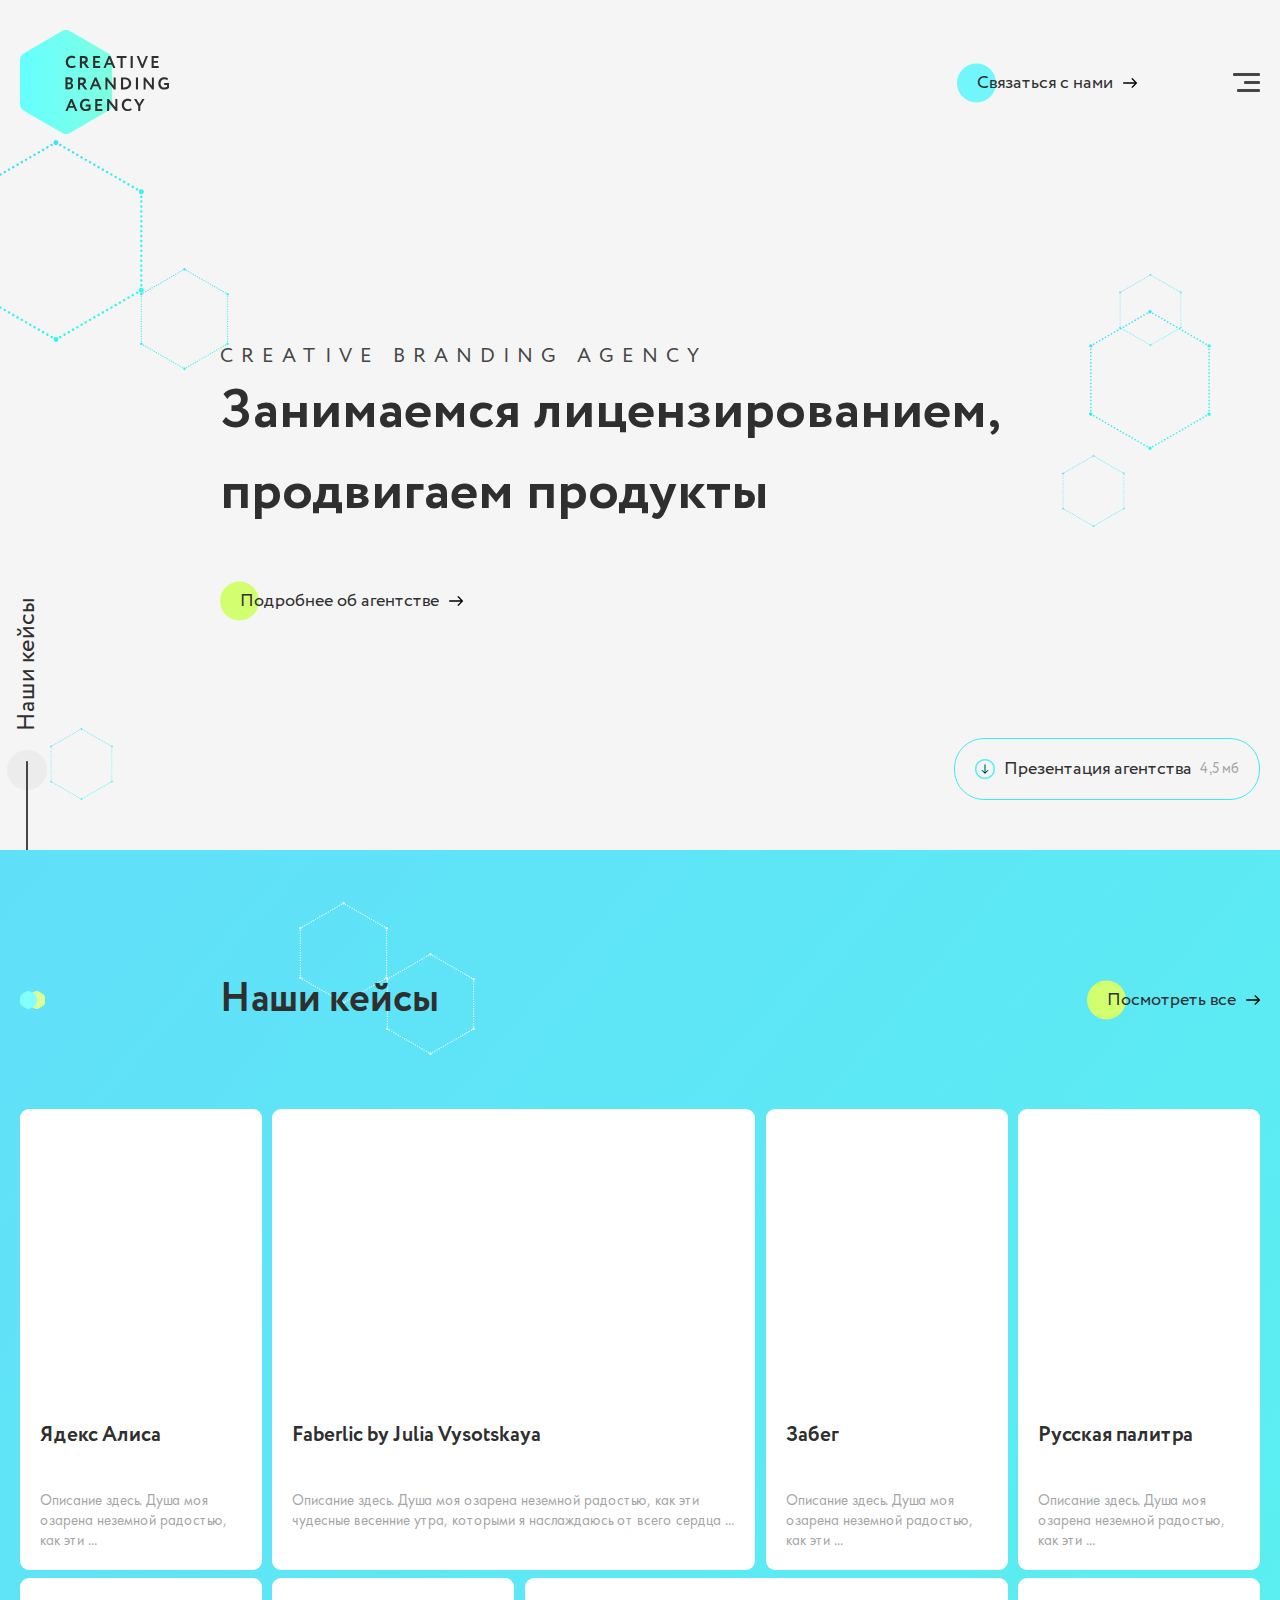
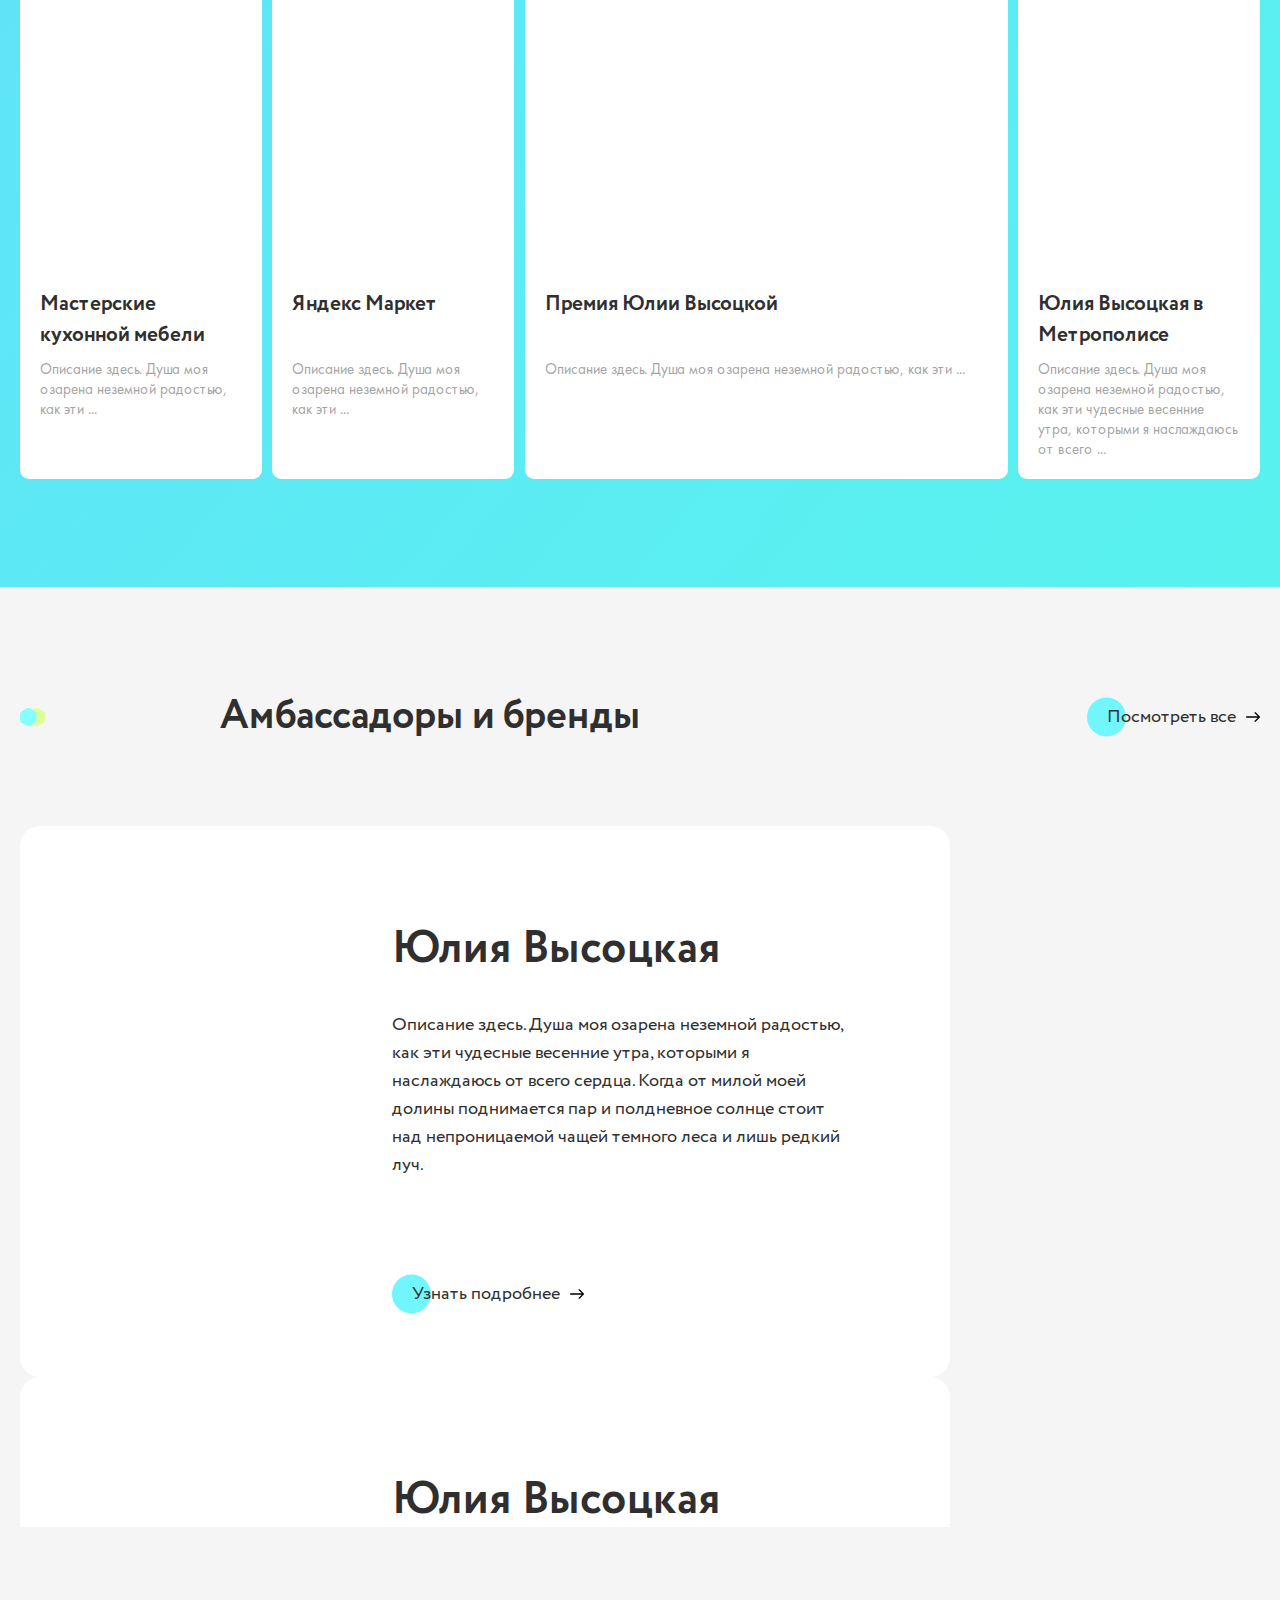
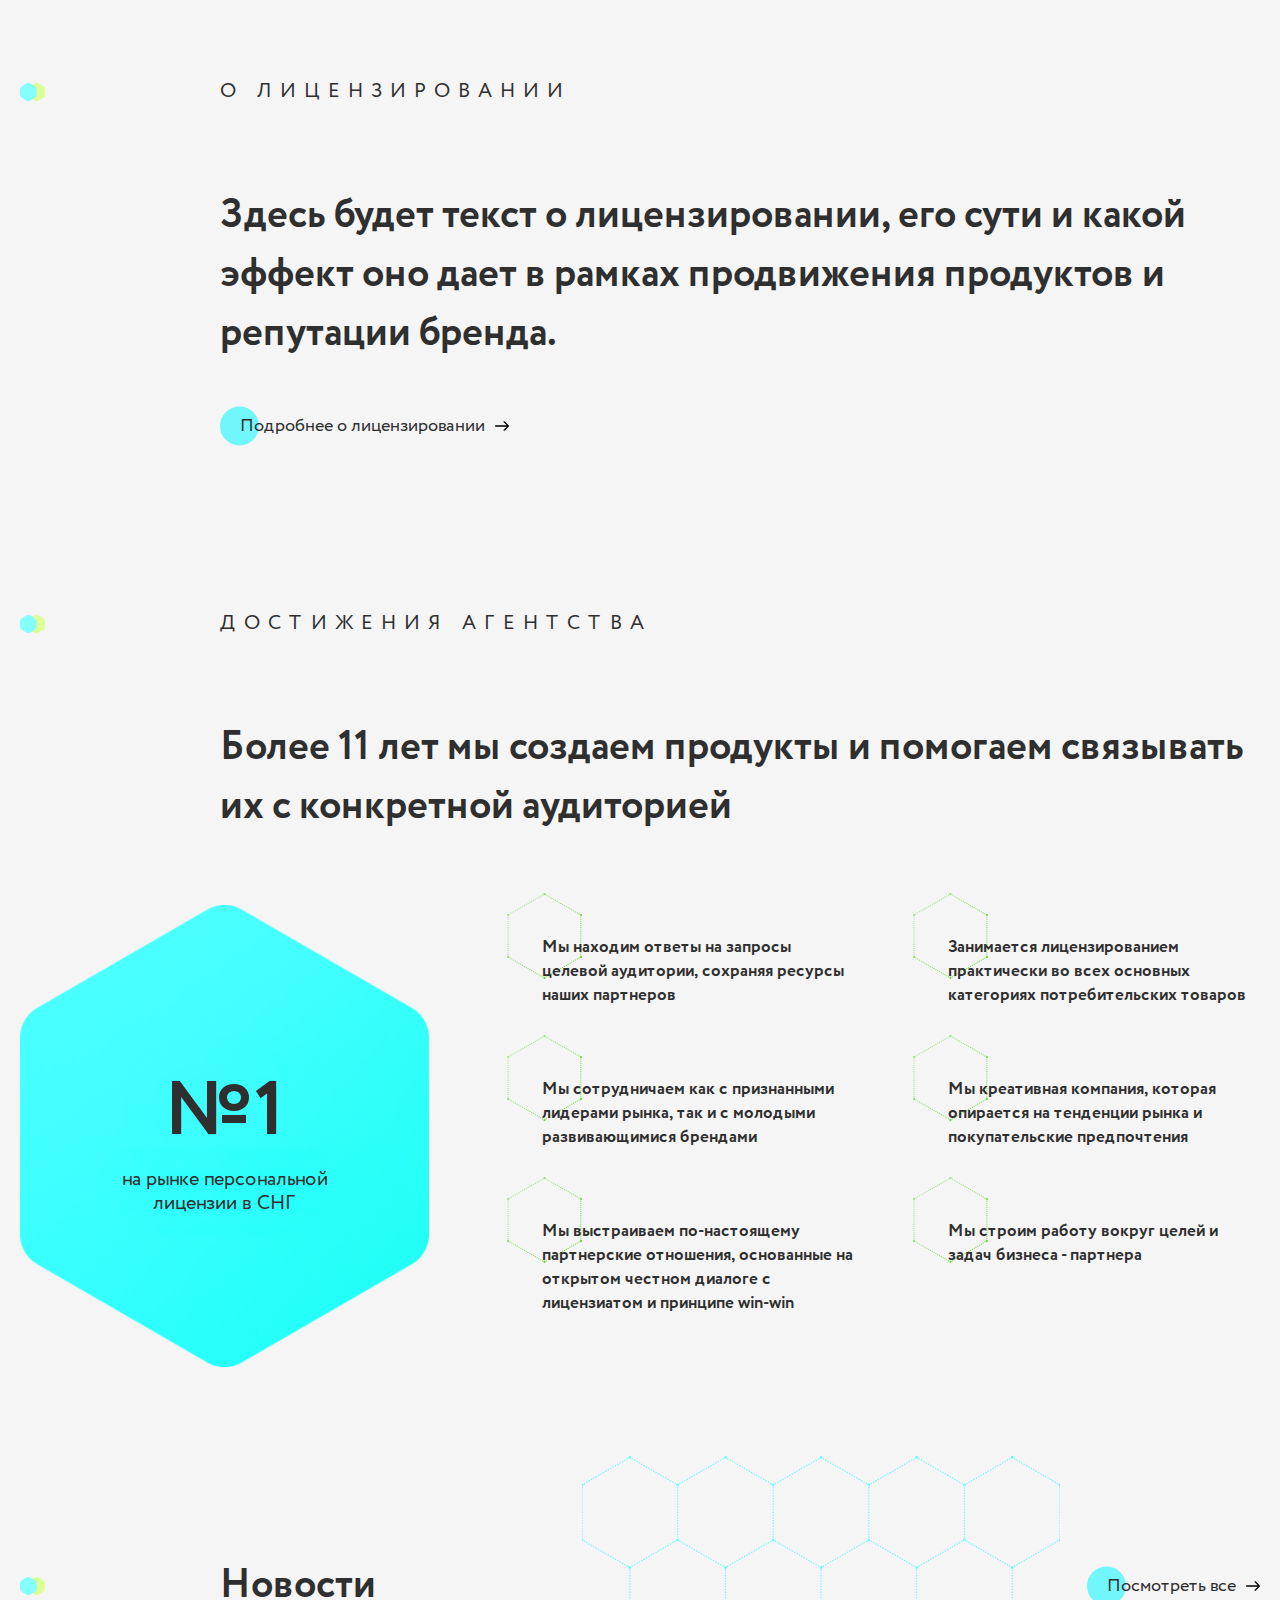
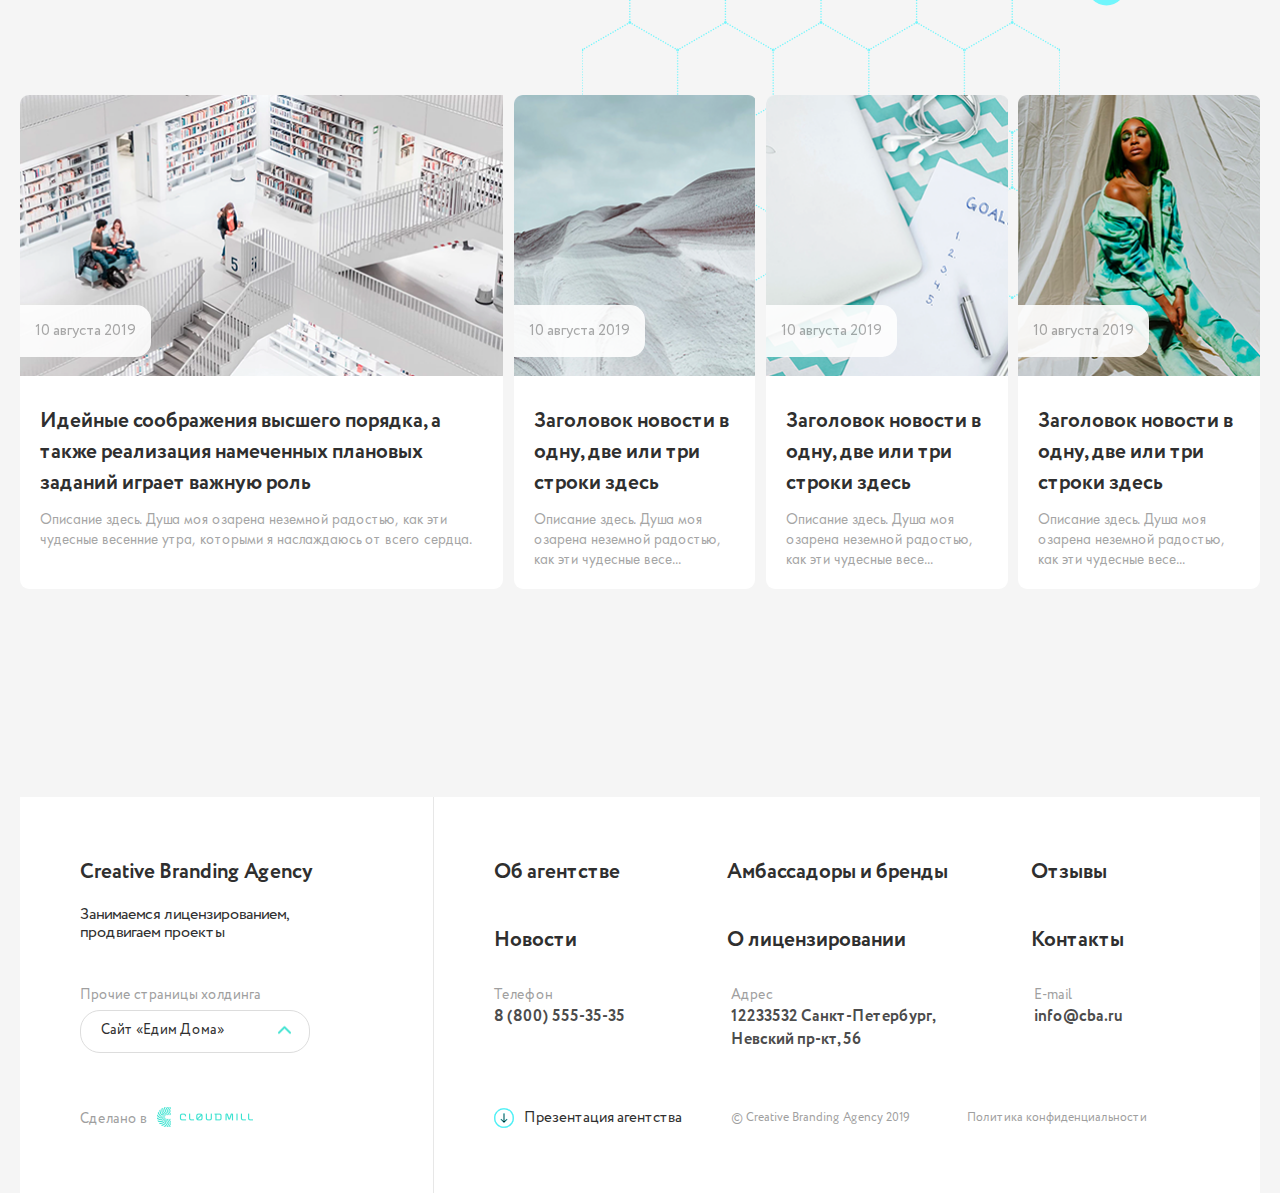
==== index.html @ 19778622 "новые страницы" ====
<!DOCTYPE html>
<html lang="ru">
  <head>
    <meta charset="UTF-8" />
    <meta name="viewport" content="width=device-width, initial-scale=1.0" />
    <title>Главная</title>
    <link rel="stylesheet" href="slick/slick.css" />
    <link rel="stylesheet" href="css/style.css" />
  </head>
  <body>
    <div class="wrapper">
      <header>
        <div class="content">
          <a href="" class="logo"></a>
          <div class="right">
            <a href="">Связаться с нами</a>
            <div class="burger_menu"><span></span></div>
          </div>
        </div>
      </header>
      <section class="main first_section">
        <div class="figures">
          <div class="figure"></div>
          <div class="figure"></div>
          <div class="figure"></div>
          <div class="figure"></div>
          <div class="figure"></div>
          <div class="figure"></div>
        </div>
        <div id="container"></div>
        <div class="content">
          <p class="title">
            <span>Creative Branding Agency</span>Занимаемся лицензированием,
            продвигаем продукты
          </p>
          <a href="" class="more">Подробнее об агентстве</a>
          <a href="" class="presentation"
            >Презентация агентства <span>4,5 мб</span></a
          >
          <a href="" class="down"><span>Наши кейсы</span></a>
        </div>
      </section>
      <section class="cases">
        <div class="content">
          <div class="figures">
            <div class="figure"></div>
            <div class="figure"></div>
          </div>
          <div class="title">
            <p>Наши кейсы</p>
            <a href="" class="all">Посмотреть все</a>
          </div>
          <div class="block">
            <a class="item" href="">
              <div class="str"></div>
              <div class="img">
                <img src="images/case1.png" alt="" />
              </div>
              <div class="text">
                <p class="one">Ядекс Алиса</p>
                <p class="two">
                  Описание здесь. Душа моя озарена неземной радостью, как эти
                  чудесные весенние утра, которыми я наслаждаюсь от всего
                  сердца.
                </p>
              </div>
            </a>
            <a class="item" href="">
              <div class="str"></div>
              <div class="img">
                <img src="images/case2.png" alt="" />
              </div>
              <div class="text">
                <p class="one">Faberlic by Julia Vysotskaya</p>
                <p class="two">
                  Описание здесь. Душа моя озарена неземной радостью, как эти
                  чудесные весенние утра, которыми я наслаждаюсь от всего сердца
                  как эти чудесные весенние утра.
                </p>
              </div>
            </a>
            <a class="item" href="">
              <div class="str"></div>
              <div class="img">
                <img src="images/case3.png" alt="" />
              </div>
              <div class="text">
                <p class="one">Забег</p>
                <p class="two">
                  Описание здесь. Душа моя озарена неземной радостью, как эти
                  чудесные весенние утра, которыми я наслаждаюсь от всего
                  сердца.
                </p>
              </div>
            </a>
            <a class="item" href="">
              <div class="str"></div>
              <div class="img">
                <img src="images/case4.png" alt="" />
              </div>
              <div class="text">
                <p class="one">Русская палитра</p>
                <p class="two">
                  Описание здесь. Душа моя озарена неземной радостью, как эти
                  чудесные весенние утра, которыми я наслаждаюсь от всего
                  сердца.
                </p>
              </div>
            </a>
            <a class="item" href="">
              <div class="str"></div>
              <div class="img">
                <img src="images/case5.png" alt="" />
              </div>
              <div class="text">
                <p class="one">Мастерские кухонной мебели</p>
                <p class="two">
                  Описание здесь. Душа моя озарена неземной радостью, как эти
                  чудесные весенние утра, которыми я наслаждаюсь от всего
                  сердца.
                </p>
              </div>
            </a>
            <a class="item" href="">
              <div class="str"></div>
              <div class="img">
                <img src="images/case6.png" alt="" />
              </div>
              <div class="text">
                <p class="one">Яндекс Маркет</p>
                <p class="two">
                  Описание здесь. Душа моя озарена неземной радостью, как эти
                  чудесные весенние утра, которыми я наслаждаюсь от всего
                  сердца.
                </p>
              </div>
            </a>
            <a class="item" href="">
              <div class="str"></div>
              <div class="img">
                <img src="images/case7.png" alt="" />
              </div>
              <div class="text">
                <p class="one">Премия Юлии Высоцкой</p>
                <p class="two">
                  Описание здесь. Душа моя озарена неземной радостью, как эти
                  чудесные весенние утра, которыми я наслаждаюсь от всего
                  сердца.
                </p>
              </div>
            </a>
            <a class="item" href="">
              <div class="str"></div>
              <div class="img">
                <img src="images/case8.png" alt="" />
              </div>
              <div class="text">
                <p class="one">Юлия Высоцкая в Метрополисе</p>
                <p class="two">
                  Описание здесь. Душа моя озарена неземной радостью, как эти
                  чудесные весенние утра, которыми я наслаждаюсь от всего
                  сердца.
                </p>
              </div>
            </a>
          </div>
        </div>
      </section>
      <section class="brends">
        <div class="figures">
          <div class="figure"></div>
          <div class="figure"></div>
        </div>
        <div class="content">
          <div class="title">
            <p>Амбассадоры и бренды</p>
            <a href="">Посмотреть все</a>
          </div>
          <div class="slider_wrapper">
            <div class="slider">
              <div class="item current">
                <div class="img">
                  <img src="images/slide_1.jpg" alt="" />
                </div>
                <div class="text">
                  <p class="one">Юлия Высоцкая</p>
                  <p class="two">
                    Описание здесь. Душа моя озарена неземной радостью, как эти
                    чудесные весенние утра, которыми я наслаждаюсь от всего
                    сердца. Когда от милой моей долины поднимается пар и
                    полдневное солнце стоит над непроницаемой чащей темного леса
                    и лишь редкий луч.
                  </p>
                  <a href="">Узнать подробнее</a>
                </div>
              </div>
              <div class="item">
                <div class="img">
                  <img src="images/slide_1.jpg" alt="" />
                </div>
                <div class="text">
                  <p class="one">Юлия Высоцкая</p>
                  <p class="two">
                    Описание здесь. Душа моя озарена неземной радостью, как эти
                    чудесные весенние утра, которыми я наслаждаюсь от всего
                    сердца. Когда от милой моей долины поднимается пар и
                    полдневное солнце стоит над непроницаемой чащей темного леса
                    и лишь редкий луч.
                  </p>
                  <a href="">Узнать подробнее</a>
                </div>
              </div>
              <div class="item">
                <div class="img">
                  <img src="images/slide_1.jpg" alt="" />
                </div>
                <div class="text">
                  <p class="one">Юлия Высоцкая</p>
                  <p class="two">
                    Описание здесь. Душа моя озарена неземной радостью, как эти
                    чудесные весенние утра, которыми я наслаждаюсь от всего
                    сердца. Когда от милой моей долины поднимается пар и
                    полдневное солнце стоит над непроницаемой чащей темного леса
                    и лишь редкий луч.
                  </p>
                  <a href="">Узнать подробнее</a>
                </div>
              </div>
              <div class="item">
                <div class="img">
                  <img src="images/slide_1.jpg" alt="" />
                </div>
                <div class="text">
                  <p class="one">Юлия Высоцкая</p>
                  <p class="two">
                    Описание здесь. Душа моя озарена неземной радостью, как эти
                    чудесные весенние утра, которыми я наслаждаюсь от всего
                    сердца. Когда от милой моей долины поднимается пар и
                    полдневное солнце стоит над непроницаемой чащей темного леса
                    и лишь редкий луч.
                  </p>
                  <a href="">Узнать подробнее</a>
                </div>
              </div>
              <div class="item">
                <div class="img">
                  <img src="images/slide_1.jpg" alt="" />
                </div>
                <div class="text">
                  <p class="one">Юлия Высоцкая</p>
                  <p class="two">
                    Описание здесь. Душа моя озарена неземной радостью, как эти
                    чудесные весенние утра, которыми я наслаждаюсь от всего
                    сердца. Когда от милой моей долины поднимается пар и
                    полдневное солнце стоит над непроницаемой чащей темного леса
                    и лишь редкий луч.
                  </p>
                  <a href="">Узнать подробнее</a>
                </div>
              </div>
            </div>
          </div>
        </div>
      </section>
      <section class="sub_section">
        <div class="figures one">
          <div class="figure"></div>
          <div class="figure"></div>
          <div class="figure"></div>
        </div>
        <div class="content">
          <div class="title">
            <p>о лицензировании</p>
          </div>
          <div class="text">
            <p>
              Здесь будет текст о лицензировании, его сути и какой эффект оно
              дает в рамках продвижения продуктов и репутации бренда.
            </p>
          </div>
          <a href="">Подробнее о лицензировании</a>
        </div>
      </section>
      <section class="sub_section">
        <div class="figures two">
          <div class="figure"></div>
          <div class="figure"></div>
          <div class="figure"></div>
        </div>
        <div class="content">
          <div class="title">
            <p>достижения агентства</p>
          </div>
          <div class="text">
            <p>
              Более 11 лет мы создаем продукты и помогаем связывать их с
              конкретной аудиторией
            </p>
          </div>
          <div class="achievement">
            <div class="block">
              <p class="one">№1</p>
              <p class="two">на рынке персональной лицензии в СНГ</p>
            </div>
            <div class="items">
              <div class="item">
                Мы находим ответы на запросы целевой аудитории, сохраняя ресурсы
                наших партнеров
              </div>
              <div class="item">
                Занимается лицензированием практически во всех основных
                категориях потребительских товаров
              </div>
              <div class="item">
                Мы сотрудничаем как с признанными лидерами рынка, так и с
                молодыми развивающимися брендами
              </div>
              <div class="item">
                Мы креативная компания, которая опирается на тенденции рынка и
                покупательские предпочтения
              </div>
              <div class="item">
                Мы выстраиваем по-настоящему партнерские отношения, основанные
                на открытом честном диалоге с лицензиатом и принципе win-win
              </div>
              <div class="item">
                Мы строим работу вокруг целей и задач бизнеса - партнера
              </div>
            </div>
          </div>
        </div>
      </section>
      <section class="list_news_sub">
        <div class="content">
          <div class="title">
            <p>Новости</p>
            <a href="">Посмотреть все</a>
          </div>
          <div class="list">
            <a class="item" href="">
              <div class="str"></div>
              <div class="data">
                <p>10 августа 2019</p>
              </div>
              <div class="img">
                <img src="images/news1.png" alt="" />
              </div>
              <div class="text">
                <p class="one">
                  Идейные соображения высшего порядка, а также реализация
                  намеченных плановых заданий играет важную роль
                </p>
                <p class="two">
                  Описание здесь. Душа моя озарена неземной радостью, как эти
                  чудесные весенние утра, которыми я наслаждаюсь от всего
                  сердца.
                </p>
              </div>
            </a>
            <a class="item" href="">
              <div class="str"></div>
              <div class="data">
                <p>10 августа 2019</p>
              </div>
              <div class="img">
                <img src="images/news2.png" alt="" />
              </div>
              <div class="text">
                <p class="one">
                  Заголовок новости в одну, две или три строки здесь
                </p>
                <p class="two">
                  Описание здесь. Душа моя озарена неземной радостью, как эти
                  чудесные весенние утра, которыми я наслаждаюсь от всего
                  сердца.
                </p>
              </div>
            </a>
            <a class="item" href="">
              <div class="str"></div>
              <div class="data">
                <p>10 августа 2019</p>
              </div>
              <div class="img">
                <img src="images/news3.png" alt="" />
              </div>
              <div class="text">
                <p class="one">
                  Заголовок новости в одну, две или три строки здесь
                </p>
                <p class="two">
                  Описание здесь. Душа моя озарена неземной радостью, как эти
                  чудесные весенние утра, которыми я наслаждаюсь от всего
                  сердца.
                </p>
              </div>
            </a>
            <a class="item" href="">
              <div class="str"></div>
              <div class="data">
                <p>10 августа 2019</p>
              </div>
              <div class="img">
                <img src="images/news4.png" alt="" />
              </div>
              <div class="text">
                <p class="one">
                  Заголовок новости в одну, две или три строки здесь
                </p>
                <p class="two">
                  Описание здесь. Душа моя озарена неземной радостью, как эти
                  чудесные весенние утра, которыми я наслаждаюсь от всего
                  сердца.
                </p>
              </div>
            </a>
          </div>
        </div>
      </section>
      <footer>
        <div class="content">
          <div class="left">
            <div class="first">
              <p class="one">Сreative Branding Agency</p>
              <p class="two">Занимаемся лицензированием, продвигаем проекты</p>
            </div>
            <div class="second">
              <p class="three">Прочие страницы холдинга</p>
              <div class="dropdown-wrapper  up">
                <div class="block">
                  <div class="selected">Сайт «Едим Дома»</div>
                </div>
                <div class="list hide">
                  <li class="hide"><a href="">Сайт «Едим Дома»</a></li>
                  <li><a href="">Сайт «Едим Дома»</a></li>
                  <li><a href="">Сайт «Едим Дома»</a></li>
                  <li><a href="">Сайт «Едим Дома»</a></li>
                </div>
              </div>
            </div>
            <p class="three">
              Сделано в
              <a href="http://cloudmill.ru"
                ><img src="images/cloudmill.png" alt=""
              /></a>
            </p>
          </div>
          <div class="block">
            <div class="first">
              <p class="one"><a href="about.html">Об агентстве</a></p>
              <p class="one"><a href="brends.html">Амбассадоры и бренды</a></p>
              <p class="one"><a href="reviews.html">Отзывы</a></p>
              <p class="one"><a href="news.html">Новости</a></p>
              <p class="one"><a href="license.html">О лицензировании</a></p>
              <p class="one"><a href="cantacts.html">Контакты</a></p>
            </div>
            <div class="second">
              <div class="col">
                <p class="three">Телефон</p>
                <p class="four">
                  <a href="callto:88005553535">8 (800) 555-35-35</a>
                </p>
              </div>
              <div class="col">
                <p class="three">Адрес</p>
                <p class="four">12233532 Санкт-Петербург, Невский пр-кт, 56</p>
              </div>
              <div class="col">
                <p class="three">E-mail</p>
                <p class="four"><a href="mailto:info@cba.ru">info@cba.ru</a></p>
              </div>
            </div>
            <div class="row">
              <p class="six"><a href="">Презентация агентства</a></p>
              <p class="five">© Creative Branding Agency 2019</p>
              <p class="five"><a href="">Политика конфиденциальности</a></p>
            </div>
          </div>
        </div>
      </footer>
    </div>
  </body>
  <script src="js/jquery-3.3.1.js"></script>
  <script src="js/jquery.maskedinput.js"></script>
  <script src="slick/slick.js"></script>
  <script src="js/three.js"></script>
  <script src="js/hex.js"></script>
  <script src="js/main.js"></script>
</html>
---- css/style.css ----
@font-face {
  font-family: Circe;
  src: url("../fonts/Circe-Regular.ttf");
  font-weight: normal;
  font-style: normal;
}
@font-face {
  font-family: Circe;
  src: url("../fonts/Circe-Bold.ttf");
  font-weight: bold;
  font-style: normal;
}
@font-face {
  font-family: "Futura PT - Book";
  src: url("../fonts/Futura PT.ttf");
  font-weight: normal;
  font-style: normal;
}
* {
  outline: none;
}
body {
  margin: 0;
  padding: 0;
  border: 0;
  background-color: #f8f8f8;
}
.wrapper {
  overflow: hidden;
  width: 100vw;
  background-color: #f5f5f5;
  position: relative;
}
.wrapper .content {
  width: 1240px;
  margin: auto;
}
.wrapper header {
  position: absolute;
  z-index: 10;
  top: 30px;
  height: 100px;
  width: 100%;
}
.wrapper header .content {
  display: flex;
  justify-content: space-between;
  align-items: center;
}
.wrapper header .content .logo {
  width: 149px;
  height: 105px;
  background-image: url(../images/logo.svg);
  background-repeat: no-repeat;
  background-size: contain;
  cursor: pointer;
}
.wrapper header .content .right {
  display: flex;
  align-items: center;
}
.wrapper header .content .right a {
  color: #2f2f2f;
  font-family: Circe;
  font-size: 18px;
  font-weight: 400;
  position: relative;
  z-index: 2;
  /* display: flex;
  align-items: center; */
  padding-left: 20px;
}
.wrapper header .content .right a.green::before {
  background-color: #d2ff70;
}
.wrapper header .content .right a.invert {
  display: flex;
  flex-direction: row-reverse;
  padding-left: 0;
  padding-right: 20px;
}
.wrapper header .content .right a.invert:after {
  margin-right: 10px;
  margin-left: 0;
  transform: rotate(180deg);
}
.wrapper header .content .right a.invert:before {
  left: auto;
  right: 0;
}
.wrapper header .content .right a.gray:before {
  background-color: #f5f5f5;
}
.wrapper header .content .right a:before {
  content: "";
  transition: all 0.3s cubic-bezier(0.215, 0.61, 0.355, 1);
  display: block;
  width: 39px;
  height: 39px;
  background-color: #71f6fc;
  border-radius: 20px;
  position: absolute;
  left: 0;
  top: 50%;
  transform: translate(0, -50%);
  z-index: -1;
}
.wrapper header .content .right a:after {
  content: "";
  background-image: url(../images/str_right.svg);
  background-size: contain;
  background-repeat: no-repeat;
  margin-left: 10px;
  display: inline-block;
  width: 14px;
  height: 10px;
}
.wrapper header .content .right a:hover:before {
  width: calc(100% + 20px);
}
.wrapper header .content .right .burger_menu {
  margin-left: 96px;
  height: 19px;
  display: flex;
  align-items: center;
  cursor: pointer;
}
.wrapper header .content .right .burger_menu:hover span {
  width: 27px;
  margin-left: 0;
}
.wrapper header .content .right .burger_menu:hover span:after {
  width: 27px;
}
.wrapper header .content .right .burger_menu span {
  display: block;
  width: 16px;
  height: 3px;
  border-radius: 1px;
  background-color: #454545;
  position: relative;
  margin-left: 11px;
  transition: all 0.3s cubic-bezier(0.215, 0.61, 0.355, 1);
}
.wrapper header .content .right .burger_menu span:before {
  content: "";
  display: block;
  width: 27px;
  height: 3px;
  margin-bottom: 5px;
  border-radius: 1px;
  transition: all 0.3s cubic-bezier(0.215, 0.61, 0.355, 1);
  background-color: #454545;
  position: absolute;
  right: 0;
  top: -8px;
}
.wrapper header .content .right .burger_menu span:after {
  content: "";
  display: block;
  width: 23px;
  margin-top: 5px;
  height: 3px;
  border-radius: 1px;
  transition: all 0.3s cubic-bezier(0.215, 0.61, 0.355, 1);
  background-color: #454545;
  position: absolute;
  right: 0;
  bottom: -8px;
}
.wrapper section.first_section {
  height: 500px;
  position: relative;
  z-index: 0;
}
.wrapper section.first_section.main {
  min-height: 100vh;
  height: 100vh;
}
.wrapper section.first_section.main .figures .figure:nth-child(6) {
  background-repeat: no-repeat;
  background-size: contain;
  background-image: url(../images/polygon.svg);
  width: 176px;
  height: 202px;
  width: 63px;
  height: 72px;
  bottom: 100px;
  left: 50px;
}
.wrapper section.first_section.main .figures .figure:nth-child(6).size_2 {
  width: 122px;
  height: 140px;
}
.wrapper section.first_section.main .figures .figure:nth-child(6).size_3 {
  width: 89px;
  height: 102px;
}
.wrapper section.first_section.main .figures .figure:nth-child(6).size_4 {
  width: 63px;
  height: 72px;
}
.wrapper section.first_section.main .figures .figure:nth-child(6).white {
  filter: brightness(100);
}
.wrapper section.first_section.main .figures .figure:nth-child(3) {
  background-repeat: no-repeat;
  background-size: contain;
  background-image: url(../images/polygon.svg);
  width: 176px;
  height: 202px;
  width: 63px;
  height: 72px;
  bottom: 50%;
  margin-bottom: 104px;
  right: 98px;
}
.wrapper section.first_section.main .figures .figure:nth-child(3).size_2 {
  width: 122px;
  height: 140px;
}
.wrapper section.first_section.main .figures .figure:nth-child(3).size_3 {
  width: 89px;
  height: 102px;
}
.wrapper section.first_section.main .figures .figure:nth-child(3).size_4 {
  width: 63px;
  height: 72px;
}
.wrapper section.first_section.main .figures .figure:nth-child(3).white {
  filter: brightness(100);
}
.wrapper section.first_section.main .figures .figure:nth-child(4) {
  background-repeat: no-repeat;
  background-size: contain;
  background-image: url(../images/polygon.svg);
  width: 176px;
  height: 202px;
  width: 122px;
  height: 140px;
  bottom: 50%;
  right: 69px;
}
.wrapper section.first_section.main .figures .figure:nth-child(4).size_2 {
  width: 122px;
  height: 140px;
}
.wrapper section.first_section.main .figures .figure:nth-child(4).size_3 {
  width: 89px;
  height: 102px;
}
.wrapper section.first_section.main .figures .figure:nth-child(4).size_4 {
  width: 63px;
  height: 72px;
}
.wrapper section.first_section.main .figures .figure:nth-child(4).white {
  filter: brightness(100);
}
.wrapper section.first_section.main .figures .figure:nth-child(5) {
  background-repeat: no-repeat;
  background-size: contain;
  background-image: url(../images/polygon.svg);
  width: 176px;
  height: 202px;
  width: 63px;
  height: 72px;
  bottom: 50%;
  margin-bottom: -77px;
  right: 155px;
}
.wrapper section.first_section.main .figures .figure:nth-child(5).size_2 {
  width: 122px;
  height: 140px;
}
.wrapper section.first_section.main .figures .figure:nth-child(5).size_3 {
  width: 89px;
  height: 102px;
}
.wrapper section.first_section.main .figures .figure:nth-child(5).size_4 {
  width: 63px;
  height: 72px;
}
.wrapper section.first_section.main .figures .figure:nth-child(5).white {
  filter: brightness(100);
}
.wrapper section.first_section.project_page {
  min-height: 100vh;
  height: 100vh;
  min-height: 700px;
  height: auto;
}
.wrapper section.first_section.project_page .figures .figure:nth-child(6) {
  background-repeat: no-repeat;
  background-size: contain;
  background-image: url(../images/polygon.svg);
  width: 176px;
  height: 202px;
  width: 63px;
  height: 72px;
  bottom: 100px;
  left: 50px;
}
.wrapper section.first_section.project_page .figures .figure:nth-child(6).size_2 {
  width: 122px;
  height: 140px;
}
.wrapper section.first_section.project_page .figures .figure:nth-child(6).size_3 {
  width: 89px;
  height: 102px;
}
.wrapper section.first_section.project_page .figures .figure:nth-child(6).size_4 {
  width: 63px;
  height: 72px;
}
.wrapper section.first_section.project_page .figures .figure:nth-child(6).white {
  filter: brightness(100);
}
.wrapper section.first_section.project_page .figures .figure:nth-child(3) {
  background-repeat: no-repeat;
  background-size: contain;
  background-image: url(../images/polygon.svg);
  width: 176px;
  height: 202px;
  width: 63px;
  height: 72px;
  bottom: 50%;
  margin-bottom: 104px;
  right: 98px;
}
.wrapper section.first_section.project_page .figures .figure:nth-child(3).size_2 {
  width: 122px;
  height: 140px;
}
.wrapper section.first_section.project_page .figures .figure:nth-child(3).size_3 {
  width: 89px;
  height: 102px;
}
.wrapper section.first_section.project_page .figures .figure:nth-child(3).size_4 {
  width: 63px;
  height: 72px;
}
.wrapper section.first_section.project_page .figures .figure:nth-child(3).white {
  filter: brightness(100);
}
.wrapper section.first_section.project_page .figures .figure:nth-child(4) {
  background-repeat: no-repeat;
  background-size: contain;
  background-image: url(../images/polygon.svg);
  width: 176px;
  height: 202px;
  width: 122px;
  height: 140px;
  bottom: 50%;
  right: 69px;
}
.wrapper section.first_section.project_page .figures .figure:nth-child(4).size_2 {
  width: 122px;
  height: 140px;
}
.wrapper section.first_section.project_page .figures .figure:nth-child(4).size_3 {
  width: 89px;
  height: 102px;
}
.wrapper section.first_section.project_page .figures .figure:nth-child(4).size_4 {
  width: 63px;
  height: 72px;
}
.wrapper section.first_section.project_page .figures .figure:nth-child(4).white {
  filter: brightness(100);
}
.wrapper section.first_section.project_page .figures .figure:nth-child(5) {
  background-repeat: no-repeat;
  background-size: contain;
  background-image: url(../images/polygon.svg);
  width: 176px;
  height: 202px;
  width: 63px;
  height: 72px;
  bottom: 50%;
  margin-bottom: -77px;
  right: 155px;
}
.wrapper section.first_section.project_page .figures .figure:nth-child(5).size_2 {
  width: 122px;
  height: 140px;
}
.wrapper section.first_section.project_page .figures .figure:nth-child(5).size_3 {
  width: 89px;
  height: 102px;
}
.wrapper section.first_section.project_page .figures .figure:nth-child(5).size_4 {
  width: 63px;
  height: 72px;
}
.wrapper section.first_section.project_page .figures .figure:nth-child(5).white {
  filter: brightness(100);
}
.wrapper section.first_section.project_page #container {
  margin-left: 25%;
}
.wrapper section.first_section.project_page .content {
  padding-top: 200px;
}
.wrapper section.first_section.project_page .content .title {
  display: flex;
  width: calc(100% - 200px);
  position: relative;
  justify-content: space-between;
}
.wrapper section.first_section.project_page .content .title span.type {
  display: flex;
  position: absolute;
  bottom: 0;
  left: 0;
  align-items: center;
  justify-content: space-between;
  height: 40px;
  padding: 0 22px;
  border-radius: 20px;
  background-color: #ffffff;
  color: #2f2f2f;
  font-family: Circe;
  font-size: 11px;
  font-weight: 400;
  text-transform: uppercase;
  /* Text style for "БРЕНД" */
  letter-spacing: 5.31px;
}
.wrapper section.first_section.project_page .content .title .img {
  display: flex;
  flex-basis: 50%;
}
.wrapper section.first_section.project_page .content .title .img img {
  max-height: 100%;
  width: auto;
  margin-left: 40px;
}
.wrapper section.first_section.project_page .content .row {
  display: flex;
  justify-content: space-between;
  margin-left: 200px;
  margin-right: 200px;
  margin-right: 0;
  width: calc(100% - 200px);
}
.wrapper section.first_section.project_page .content .row p {
  display: block;
  flex-basis: calc((100% - 80px )/2);
  max-width: 50%;
  margin-bottom: 40px;
  margin-top: 0;
}
.wrapper section.first_section.project_page .content .row p.one {
  color: #2f2f2f;
  font-family: Circe;
  font-size: 30px;
  font-weight: 700;
}
.wrapper section.first_section.project_page .content .row p.two {
  color: #2f2f2f;
  font-family: Circe;
  font-size: 20px;
  font-weight: 300;
  line-height: 30px;
}
.wrapper section.first_section.project_page .content .breadcrumbs {
  position: unset;
}
.wrapper section.first_section.not_found .content {
  background: none;
}
.wrapper section.first_section.not_found .content p.title {
  text-align: center;
  margin-left: 0;
}
.wrapper section.first_section #container {
  position: absolute;
  width: 100%;
  height: 100%;
  margin-top: 50px;
  z-index: -1;
}
.wrapper section.first_section .figure {
  position: absolute;
}
.wrapper section.first_section .figure:nth-child(1) {
  background-repeat: no-repeat;
  background-size: contain;
  background-image: url(../images/polygon.svg);
  width: 176px;
  height: 202px;
  left: -32px;
  top: 140px;
}
.wrapper section.first_section .figure:nth-child(1).size_2 {
  width: 122px;
  height: 140px;
}
.wrapper section.first_section .figure:nth-child(1).size_3 {
  width: 89px;
  height: 102px;
}
.wrapper section.first_section .figure:nth-child(1).size_4 {
  width: 63px;
  height: 72px;
}
.wrapper section.first_section .figure:nth-child(1).white {
  filter: brightness(100);
}
.wrapper section.first_section .figure:nth-child(2) {
  background-repeat: no-repeat;
  background-size: contain;
  background-image: url(../images/polygon.svg);
  width: 176px;
  height: 202px;
  width: 89px;
  height: 102px;
  top: 268px;
  left: 140px;
}
.wrapper section.first_section .figure:nth-child(2).size_2 {
  width: 122px;
  height: 140px;
}
.wrapper section.first_section .figure:nth-child(2).size_3 {
  width: 89px;
  height: 102px;
}
.wrapper section.first_section .figure:nth-child(2).size_4 {
  width: 63px;
  height: 72px;
}
.wrapper section.first_section .figure:nth-child(2).white {
  filter: brightness(100);
}
.wrapper section.first_section .figure:nth-child(3) {
  background-repeat: no-repeat;
  background-size: contain;
  background-image: url(../images/polygon.svg);
  width: 176px;
  height: 202px;
  width: 63px;
  height: 72px;
  bottom: 30%;
  margin-bottom: 104px;
  right: 98px;
}
.wrapper section.first_section .figure:nth-child(3).size_2 {
  width: 122px;
  height: 140px;
}
.wrapper section.first_section .figure:nth-child(3).size_3 {
  width: 89px;
  height: 102px;
}
.wrapper section.first_section .figure:nth-child(3).size_4 {
  width: 63px;
  height: 72px;
}
.wrapper section.first_section .figure:nth-child(3).white {
  filter: brightness(100);
}
.wrapper section.first_section .figure:nth-child(4) {
  background-repeat: no-repeat;
  background-size: contain;
  background-image: url(../images/polygon.svg);
  width: 176px;
  height: 202px;
  width: 122px;
  height: 140px;
  bottom: 30%;
  right: 69px;
}
.wrapper section.first_section .figure:nth-child(4).size_2 {
  width: 122px;
  height: 140px;
}
.wrapper section.first_section .figure:nth-child(4).size_3 {
  width: 89px;
  height: 102px;
}
.wrapper section.first_section .figure:nth-child(4).size_4 {
  width: 63px;
  height: 72px;
}
.wrapper section.first_section .figure:nth-child(4).white {
  filter: brightness(100);
}
.wrapper section.first_section .figure:nth-child(5) {
  background-repeat: no-repeat;
  background-size: contain;
  background-image: url(../images/polygon.svg);
  width: 176px;
  height: 202px;
  width: 63px;
  height: 72px;
  bottom: 30%;
  margin-bottom: -77px;
  right: 155px;
}
.wrapper section.first_section .figure:nth-child(5).size_2 {
  width: 122px;
  height: 140px;
}
.wrapper section.first_section .figure:nth-child(5).size_3 {
  width: 89px;
  height: 102px;
}
.wrapper section.first_section .figure:nth-child(5).size_4 {
  width: 63px;
  height: 72px;
}
.wrapper section.first_section .figure:nth-child(5).white {
  filter: brightness(100);
}
.wrapper section.first_section .figure:nth-child(6) {
  background-repeat: no-repeat;
  background-size: contain;
  background-image: url(../images/polygon.svg);
  width: 176px;
  height: 202px;
  width: 63px;
  height: 72px;
  bottom: -200px;
  left: 50px;
}
.wrapper section.first_section .figure:nth-child(6).size_2 {
  width: 122px;
  height: 140px;
}
.wrapper section.first_section .figure:nth-child(6).size_3 {
  width: 89px;
  height: 102px;
}
.wrapper section.first_section .figure:nth-child(6).size_4 {
  width: 63px;
  height: 72px;
}
.wrapper section.first_section .figure:nth-child(6).white {
  filter: brightness(100);
}
.wrapper section.first_section .content {
  height: 100%;
  display: flex;
  flex-direction: column;
  justify-content: center;
  align-items: flex-start;
  position: relative;
  /* background-image: url(../images/main_big_fig.svg);
        background-repeat: no-repeat;
        background-size: auto 130%;
        background-position: center 73px; */
}
.wrapper section.first_section .content p.title {
  margin-left: 200px;
  margin-right: 200px;
  color: #2f2f2f;
  margin-right: 0;
  font-family: Circe;
  font-size: 55px;
  font-weight: 700;
}
.wrapper section.first_section .content p.title span {
  color: #454545;
  font-family: Circe;
  display: block;
  font-size: 20px;
  font-weight: 400;
  text-transform: uppercase;
  letter-spacing: 8px;
}
.wrapper section.first_section .content a.more {
  color: #2f2f2f;
  font-family: Circe;
  font-size: 18px;
  font-weight: 400;
  position: relative;
  z-index: 2;
  /* display: flex;
  align-items: center; */
  padding-left: 20px;
  margin-left: 200px;
  margin-right: 200px;
}
.wrapper section.first_section .content a.more.green::before {
  background-color: #d2ff70;
}
.wrapper section.first_section .content a.more.invert {
  display: flex;
  flex-direction: row-reverse;
  padding-left: 0;
  padding-right: 20px;
}
.wrapper section.first_section .content a.more.invert:after {
  margin-right: 10px;
  margin-left: 0;
  transform: rotate(180deg);
}
.wrapper section.first_section .content a.more.invert:before {
  left: auto;
  right: 0;
}
.wrapper section.first_section .content a.more.gray:before {
  background-color: #f5f5f5;
}
.wrapper section.first_section .content a.more:before {
  content: "";
  transition: all 0.3s cubic-bezier(0.215, 0.61, 0.355, 1);
  display: block;
  width: 39px;
  height: 39px;
  background-color: #71f6fc;
  border-radius: 20px;
  position: absolute;
  left: 0;
  top: 50%;
  transform: translate(0, -50%);
  z-index: -1;
}
.wrapper section.first_section .content a.more:after {
  content: "";
  background-image: url(../images/str_right.svg);
  background-size: contain;
  background-repeat: no-repeat;
  margin-left: 10px;
  display: inline-block;
  width: 14px;
  height: 10px;
}
.wrapper section.first_section .content a.more:hover:before {
  width: calc(100% + 20px);
}
.wrapper section.first_section .content a.more::before {
  background-color: #d2ff70;
}
.wrapper section.first_section .content a.presentation {
  position: absolute;
  bottom: 100px;
  right: 0;
  display: flex;
  align-items: center;
  color: #2f2f2f;
  font-family: Circe;
  font-size: 18px;
  font-weight: 400;
  border-radius: 30px;
  height: 20px;
  padding: 20px;
  transition: all 0.3s cubic-bezier(0.215, 0.61, 0.355, 1);
  border: 1px solid #3aedf3;
  cursor: pointer;
}
.wrapper section.first_section .content a.presentation:hover {
  background-color: #71f6fc;
}
.wrapper section.first_section .content a.presentation:hover::before {
  filter: brightness(10) invert(1);
}
.wrapper section.first_section .content a.presentation::before {
  display: inline-block;
  width: 20px;
  height: 20px;
  content: "";
  background-image: url(../images/download.svg);
  background-size: contain;
  background-repeat: no-repeat;
  transition: all 0.3s cubic-bezier(0.215, 0.61, 0.355, 1);
  margin-right: 9px;
}
.wrapper section.first_section .content a.presentation span {
  margin-left: 8px;
  color: #a4a4a4;
  font-family: Circe;
  font-size: 14px;
  font-weight: 400;
}
.wrapper section.first_section .content a.down {
  position: absolute;
  left: 0;
  bottom: 20px;
  z-index: 3;
}
.wrapper section.first_section .content a.down:before {
  content: "";
  display: block;
  position: absolute;
  left: 50%;
  transform: translate(-50%, 0);
  border-radius: 50%;
  bottom: 90px;
  z-index: -1;
  width: 40px;
  height: 40px;
  background-color: #d8d8d8;
  opacity: 0.3;
}
.wrapper section.first_section .content a.down:after {
  content: url("../images/str_down.png");
  margin-top: 40px;
}
.wrapper section.first_section .content a.down span {
  display: block;
  transform: rotate(-90deg);
  height: 30px;
  margin-bottom: 20px;
  max-width: 10px;
  white-space: nowrap;
  transform-origin: center;
  color: #2f2f2f;
  font-family: Circe;
  font-size: 24px;
  font-weight: 400;
}
.wrapper section.first_section .content a.index {
  color: #2f2f2f;
  font-family: Circe;
  font-size: 18px;
  font-weight: 400;
  position: relative;
  z-index: 2;
  /* display: flex;
  align-items: center; */
  padding-left: 20px;
  margin: 0 auto;
}
.wrapper section.first_section .content a.index.green::before {
  background-color: #d2ff70;
}
.wrapper section.first_section .content a.index.invert {
  display: flex;
  flex-direction: row-reverse;
  padding-left: 0;
  padding-right: 20px;
}
.wrapper section.first_section .content a.index.invert:after {
  margin-right: 10px;
  margin-left: 0;
  transform: rotate(180deg);
}
.wrapper section.first_section .content a.index.invert:before {
  left: auto;
  right: 0;
}
.wrapper section.first_section .content a.index.gray:before {
  background-color: #f5f5f5;
}
.wrapper section.first_section .content a.index:before {
  content: "";
  transition: all 0.3s cubic-bezier(0.215, 0.61, 0.355, 1);
  display: block;
  width: 39px;
  height: 39px;
  background-color: #71f6fc;
  border-radius: 20px;
  position: absolute;
  left: 0;
  top: 50%;
  transform: translate(0, -50%);
  z-index: -1;
}
.wrapper section.first_section .content a.index:after {
  content: "";
  background-image: url(../images/str_right.svg);
  background-size: contain;
  background-repeat: no-repeat;
  margin-left: 10px;
  display: inline-block;
  width: 14px;
  height: 10px;
}
.wrapper section.first_section .content a.index:hover:before {
  width: calc(100% + 20px);
}
.wrapper section.first_section .content .breadcrumbs {
  list-style: none;
  display: flex;
  padding: 0;
  margin: 0;
  margin-left: 200px;
  margin-right: 200px;
  position: absolute;
  left: 0;
  bottom: 60px;
}
.wrapper section.first_section .content .breadcrumbs li {
  display: flex;
  align-items: center;
  color: #2f2f2f;
  font-family: Circe;
  cursor: default;
  font-size: 15px;
  font-weight: 400;
}
.wrapper section.first_section .content .breadcrumbs li:first-child::before {
  content: none;
}
.wrapper section.first_section .content .breadcrumbs li:first-child a {
  display: block;
  width: 20px;
  height: 18px;
  background-image: url(../images/home.svg);
  background-size: contain;
  background-repeat: no-repeat;
}
.wrapper section.first_section .content .breadcrumbs li:before {
  content: "";
  width: 2px;
  height: 2px;
  background-color: #000;
  border-radius: 50%;
  margin: 0 15px;
}
.wrapper section.first_section .content .breadcrumbs li a {
  color: inherit;
  transition: all 0.3s cubic-bezier(0.215, 0.61, 0.355, 1);
  cursor: pointer;
  text-decoration: none;
}
.wrapper section.first_section .content .breadcrumbs li a:hover {
  color: #35ebf1;
}
.wrapper section.cases {
  margin-top: -50px;
}
.wrapper section.cases .content {
  position: relative;
  z-index: 2;
  padding-top: 120px;
}
.wrapper section.cases .content:before {
  content: "";
  display: block;
  height: 100%;
  background-image: linear-gradient(-230deg, #61dffa 0%, #61dffa 1%, #54fbe9 100%);
  position: absolute;
  z-index: -1;
  top: 0;
  width: 200%;
  left: -100px;
  border-radius: 50px 0 0 10px;
}
.wrapper section.cases .content .figure:nth-child(1) {
  background-repeat: no-repeat;
  background-size: contain;
  background-image: url(../images/polygon.svg);
  width: 176px;
  height: 202px;
  width: 89px;
  height: 102px;
  filter: brightness(100);
  position: absolute;
  top: 52px;
  left: 279px;
}
.wrapper section.cases .content .figure:nth-child(1).size_2 {
  width: 122px;
  height: 140px;
}
.wrapper section.cases .content .figure:nth-child(1).size_3 {
  width: 89px;
  height: 102px;
}
.wrapper section.cases .content .figure:nth-child(1).size_4 {
  width: 63px;
  height: 72px;
}
.wrapper section.cases .content .figure:nth-child(1).white {
  filter: brightness(100);
}
.wrapper section.cases .content .figure:nth-child(2) {
  background-repeat: no-repeat;
  background-size: contain;
  background-image: url(../images/polygon.svg);
  width: 176px;
  height: 202px;
  width: 89px;
  height: 102px;
  filter: brightness(100);
  position: absolute;
  top: 103px;
  left: 366px;
}
.wrapper section.cases .content .figure:nth-child(2).size_2 {
  width: 122px;
  height: 140px;
}
.wrapper section.cases .content .figure:nth-child(2).size_3 {
  width: 89px;
  height: 102px;
}
.wrapper section.cases .content .figure:nth-child(2).size_4 {
  width: 63px;
  height: 72px;
}
.wrapper section.cases .content .figure:nth-child(2).white {
  filter: brightness(100);
}
.wrapper section.cases .content .title {
  display: flex;
  justify-content: space-between;
  margin-bottom: 80px;
  position: relative;
  align-items: center;
}
.wrapper section.cases .content .title.button_green a {
  color: #2f2f2f;
  font-family: Circe;
  font-size: 18px;
  font-weight: 400;
  position: relative;
  z-index: 2;
  /* display: flex;
  align-items: center; */
  padding-left: 20px;
}
.wrapper section.cases .content .title.button_green a.green::before {
  background-color: #d2ff70;
}
.wrapper section.cases .content .title.button_green a.invert {
  display: flex;
  flex-direction: row-reverse;
  padding-left: 0;
  padding-right: 20px;
}
.wrapper section.cases .content .title.button_green a.invert:after {
  margin-right: 10px;
  margin-left: 0;
  transform: rotate(180deg);
}
.wrapper section.cases .content .title.button_green a.invert:before {
  left: auto;
  right: 0;
}
.wrapper section.cases .content .title.button_green a.gray:before {
  background-color: #f5f5f5;
}
.wrapper section.cases .content .title.button_green a:before {
  content: "";
  transition: all 0.3s cubic-bezier(0.215, 0.61, 0.355, 1);
  display: block;
  width: 39px;
  height: 39px;
  background-color: #71f6fc;
  border-radius: 20px;
  position: absolute;
  left: 0;
  top: 50%;
  transform: translate(0, -50%);
  z-index: -1;
}
.wrapper section.cases .content .title.button_green a:after {
  content: "";
  background-image: url(../images/str_right.svg);
  background-size: contain;
  background-repeat: no-repeat;
  margin-left: 10px;
  display: inline-block;
  width: 14px;
  height: 10px;
}
.wrapper section.cases .content .title.button_green a:hover:before {
  width: calc(100% + 20px);
}
.wrapper section.cases .content .title.button_green a::before {
  background-color: #d2ff70;
}
.wrapper section.cases .content .title.empty:before {
  content: none;
}
.wrapper section.cases .content .title:before {
  content: "";
  position: absolute;
  top: 50%;
  left: 0;
  transform: translate(0, -50%);
  background-image: url("../images/points.svg");
  background-size: contain;
  background-repeat: no-repeat;
  display: block;
  width: 26px;
  height: 18px;
}
.wrapper section.cases .content .title .sub_title p {
  color: #2f2f2f;
  font-family: Circe;
  font-size: 20px;
  font-weight: 400;
  text-transform: uppercase;
  letter-spacing: 8px;
}
.wrapper section.cases .content .title p {
  color: #2f2f2f;
  font-family: Circe;
  font-size: 40px;
  font-weight: 700;
  margin: 0;
  margin-left: 200px;
  margin-right: 200px;
}
.wrapper section.cases .content .title a {
  color: #2f2f2f;
  font-family: Circe;
  font-size: 18px;
  font-weight: 400;
  position: relative;
  z-index: 2;
  /* display: flex;
  align-items: center; */
  padding-left: 20px;
}
.wrapper section.cases .content .title a.green::before {
  background-color: #d2ff70;
}
.wrapper section.cases .content .title a.invert {
  display: flex;
  flex-direction: row-reverse;
  padding-left: 0;
  padding-right: 20px;
}
.wrapper section.cases .content .title a.invert:after {
  margin-right: 10px;
  margin-left: 0;
  transform: rotate(180deg);
}
.wrapper section.cases .content .title a.invert:before {
  left: auto;
  right: 0;
}
.wrapper section.cases .content .title a.gray:before {
  background-color: #f5f5f5;
}
.wrapper section.cases .content .title a:before {
  content: "";
  transition: all 0.3s cubic-bezier(0.215, 0.61, 0.355, 1);
  display: block;
  width: 39px;
  height: 39px;
  background-color: #71f6fc;
  border-radius: 20px;
  position: absolute;
  left: 0;
  top: 50%;
  transform: translate(0, -50%);
  z-index: -1;
}
.wrapper section.cases .content .title a:after {
  content: "";
  background-image: url(../images/str_right.svg);
  background-size: contain;
  background-repeat: no-repeat;
  margin-left: 10px;
  display: inline-block;
  width: 14px;
  height: 10px;
}
.wrapper section.cases .content .title a:hover:before {
  width: calc(100% + 20px);
}
.wrapper section.cases .content .title a {
  color: #2f2f2f;
  font-family: Circe;
  font-size: 18px;
  font-weight: 400;
  position: relative;
  z-index: 2;
  /* display: flex;
  align-items: center; */
  padding-left: 20px;
}
.wrapper section.cases .content .title a.green::before {
  background-color: #d2ff70;
}
.wrapper section.cases .content .title a.invert {
  display: flex;
  flex-direction: row-reverse;
  padding-left: 0;
  padding-right: 20px;
}
.wrapper section.cases .content .title a.invert:after {
  margin-right: 10px;
  margin-left: 0;
  transform: rotate(180deg);
}
.wrapper section.cases .content .title a.invert:before {
  left: auto;
  right: 0;
}
.wrapper section.cases .content .title a.gray:before {
  background-color: #f5f5f5;
}
.wrapper section.cases .content .title a:before {
  content: "";
  transition: all 0.3s cubic-bezier(0.215, 0.61, 0.355, 1);
  display: block;
  width: 39px;
  height: 39px;
  background-color: #71f6fc;
  border-radius: 20px;
  position: absolute;
  left: 0;
  top: 50%;
  transform: translate(0, -50%);
  z-index: -1;
}
.wrapper section.cases .content .title a:after {
  content: "";
  background-image: url(../images/str_right.svg);
  background-size: contain;
  background-repeat: no-repeat;
  margin-left: 10px;
  display: inline-block;
  width: 14px;
  height: 10px;
}
.wrapper section.cases .content .title a:hover:before {
  width: calc(100% + 20px);
}
.wrapper section.cases .content .title a::before {
  background-color: #d2ff70;
}
.wrapper section.cases .content .block {
  display: flex;
  flex-wrap: wrap;
  padding-bottom: 100px;
  justify-content: space-between;
}
.wrapper section.cases .content .block.first_big .item:nth-child(12n - 11),
.wrapper section.cases .content .block.first_big .item:nth-child(12n - 5),
.wrapper section.cases .content .block.first_big .item:nth-child(12n - 3) {
  flex-basis: calc(((100% - 32px)/5)*2);
  max-width: calc(((100% - 32px)/5)*2);
}
.wrapper section.cases .content .block.two_big .item:nth-child(12n - 10),
.wrapper section.cases .content .block.two_big .item:nth-child(12n - 5),
.wrapper section.cases .content .block.two_big .item:nth-child(12n - 3) {
  flex-basis: calc(((100% - 32px)/5)*2);
  max-width: calc(((100% - 32px)/5)*2);
}
.wrapper section.cases .content .block.big_title .item .text p.one {
  margin-bottom: 10px;
}
.wrapper section.cases .content .block.post_new .item {
  flex-basis: calc((100% - 100px)/3);
  max-width: calc((100% - 100px)/3);
}
.wrapper section.cases .content .block .item {
  background-color: #fff;
  margin-bottom: 8px;
  border-radius: 9px;
  position: relative;
  flex-basis: calc((100% - 32px)/5);
  max-width: calc((100% - 32px)/5);
}
.wrapper section.cases .content .block .item:hover .str {
  opacity: 1;
}
.wrapper section.cases .content .block .item .str {
  width: 39px;
  height: 39px;
  border-radius: 50%;
  background-color: #71f6fc;
  position: absolute;
  right: 20px;
  top: 220px;
  opacity: 0;
  transition: all 0.3s cubic-bezier(0.215, 0.61, 0.355, 1);
}
.wrapper section.cases .content .block .item .str:before {
  content: "";
  display: block;
  width: 14px;
  height: 10px;
  background-image: url(../images/str_right.svg);
  background-size: contain;
  background-repeat: no-repeat;
  position: absolute;
  top: 50%;
  left: 50%;
  transform: translate(-50%, -50%);
}
.wrapper section.cases .content .block .item .data {
  padding: 15px;
  position: absolute;
  left: 0;
  top: 210px;
  z-index: 10;
  border-radius: 0 15px 15px 0;
  background-color: #ffffff;
  opacity: 0.9;
}
.wrapper section.cases .content .block .item .data p {
  color: #a4a4a4;
  font-family: Circe;
  font-size: 15px;
  font-weight: 400;
  margin: 0;
}
.wrapper section.cases .content .block .item .img {
  height: 281px;
  width: 100%;
  overflow: hidden;
}
.wrapper section.cases .content .block .item .img img {
  min-height: 100%;
  min-width: 100%;
  height: 100%;
}
.wrapper section.cases .content .block .item .text {
  padding: 20px;
}
.wrapper section.cases .content .block .item .text p {
  margin: 0;
}
.wrapper section.cases .content .block .item .text p.one {
  color: #2f2f2f;
  font-family: Circe;
  font-size: 21px;
  font-weight: 700;
  margin-top: 10px;
  min-height: 70px;
}
.wrapper section.cases .content .block .item .text p.two {
  color: #a4a4a4;
  font-family: "Futura PT - Book";
  font-size: 15px;
  font-weight: 400;
}
.wrapper section.cases .content .block .item:nth-child(12n - 10),
.wrapper section.cases .content .block .item:nth-child(12n - 5),
.wrapper section.cases .content .block .item:nth-child(12n - 3) {
  flex-basis: calc(((100% - 32px)/5)*2);
  max-width: calc(((100% - 32px)/5)*2);
}
.wrapper section.brends {
  margin-top: 100px;
  overflow: hidden;
  position: relative;
  margin-bottom: 150px;
}
.wrapper section.brends .figure:nth-child(1) {
  background-repeat: no-repeat;
  background-size: contain;
  background-image: url(../images/polygon.svg);
  width: 176px;
  height: 202px;
  position: absolute;
  left: 92px;
  top: 170px;
  z-index: -1;
}
.wrapper section.brends .figure:nth-child(1).size_2 {
  width: 122px;
  height: 140px;
}
.wrapper section.brends .figure:nth-child(1).size_3 {
  width: 89px;
  height: 102px;
}
.wrapper section.brends .figure:nth-child(1).size_4 {
  width: 63px;
  height: 72px;
}
.wrapper section.brends .figure:nth-child(1).white {
  filter: brightness(100);
}
.wrapper section.brends .figure:nth-child(2) {
  background-repeat: no-repeat;
  background-size: contain;
  background-image: url(../images/polygon.svg);
  width: 176px;
  height: 202px;
  width: 63px;
  height: 72px;
  position: absolute;
  left: 59px;
  top: 90px;
  z-index: -1;
}
.wrapper section.brends .figure:nth-child(2).size_2 {
  width: 122px;
  height: 140px;
}
.wrapper section.brends .figure:nth-child(2).size_3 {
  width: 89px;
  height: 102px;
}
.wrapper section.brends .figure:nth-child(2).size_4 {
  width: 63px;
  height: 72px;
}
.wrapper section.brends .figure:nth-child(2).white {
  filter: brightness(100);
}
.wrapper section.brends .content .title {
  display: flex;
  justify-content: space-between;
  margin-bottom: 80px;
  position: relative;
  align-items: center;
}
.wrapper section.brends .content .title.button_green a {
  color: #2f2f2f;
  font-family: Circe;
  font-size: 18px;
  font-weight: 400;
  position: relative;
  z-index: 2;
  /* display: flex;
  align-items: center; */
  padding-left: 20px;
}
.wrapper section.brends .content .title.button_green a.green::before {
  background-color: #d2ff70;
}
.wrapper section.brends .content .title.button_green a.invert {
  display: flex;
  flex-direction: row-reverse;
  padding-left: 0;
  padding-right: 20px;
}
.wrapper section.brends .content .title.button_green a.invert:after {
  margin-right: 10px;
  margin-left: 0;
  transform: rotate(180deg);
}
.wrapper section.brends .content .title.button_green a.invert:before {
  left: auto;
  right: 0;
}
.wrapper section.brends .content .title.button_green a.gray:before {
  background-color: #f5f5f5;
}
.wrapper section.brends .content .title.button_green a:before {
  content: "";
  transition: all 0.3s cubic-bezier(0.215, 0.61, 0.355, 1);
  display: block;
  width: 39px;
  height: 39px;
  background-color: #71f6fc;
  border-radius: 20px;
  position: absolute;
  left: 0;
  top: 50%;
  transform: translate(0, -50%);
  z-index: -1;
}
.wrapper section.brends .content .title.button_green a:after {
  content: "";
  background-image: url(../images/str_right.svg);
  background-size: contain;
  background-repeat: no-repeat;
  margin-left: 10px;
  display: inline-block;
  width: 14px;
  height: 10px;
}
.wrapper section.brends .content .title.button_green a:hover:before {
  width: calc(100% + 20px);
}
.wrapper section.brends .content .title.button_green a::before {
  background-color: #d2ff70;
}
.wrapper section.brends .content .title.empty:before {
  content: none;
}
.wrapper section.brends .content .title:before {
  content: "";
  position: absolute;
  top: 50%;
  left: 0;
  transform: translate(0, -50%);
  background-image: url("../images/points.svg");
  background-size: contain;
  background-repeat: no-repeat;
  display: block;
  width: 26px;
  height: 18px;
}
.wrapper section.brends .content .title .sub_title p {
  color: #2f2f2f;
  font-family: Circe;
  font-size: 20px;
  font-weight: 400;
  text-transform: uppercase;
  letter-spacing: 8px;
}
.wrapper section.brends .content .title p {
  color: #2f2f2f;
  font-family: Circe;
  font-size: 40px;
  font-weight: 700;
  margin: 0;
  margin-left: 200px;
  margin-right: 200px;
}
.wrapper section.brends .content .title a {
  color: #2f2f2f;
  font-family: Circe;
  font-size: 18px;
  font-weight: 400;
  position: relative;
  z-index: 2;
  /* display: flex;
  align-items: center; */
  padding-left: 20px;
}
.wrapper section.brends .content .title a.green::before {
  background-color: #d2ff70;
}
.wrapper section.brends .content .title a.invert {
  display: flex;
  flex-direction: row-reverse;
  padding-left: 0;
  padding-right: 20px;
}
.wrapper section.brends .content .title a.invert:after {
  margin-right: 10px;
  margin-left: 0;
  transform: rotate(180deg);
}
.wrapper section.brends .content .title a.invert:before {
  left: auto;
  right: 0;
}
.wrapper section.brends .content .title a.gray:before {
  background-color: #f5f5f5;
}
.wrapper section.brends .content .title a:before {
  content: "";
  transition: all 0.3s cubic-bezier(0.215, 0.61, 0.355, 1);
  display: block;
  width: 39px;
  height: 39px;
  background-color: #71f6fc;
  border-radius: 20px;
  position: absolute;
  left: 0;
  top: 50%;
  transform: translate(0, -50%);
  z-index: -1;
}
.wrapper section.brends .content .title a:after {
  content: "";
  background-image: url(../images/str_right.svg);
  background-size: contain;
  background-repeat: no-repeat;
  margin-left: 10px;
  display: inline-block;
  width: 14px;
  height: 10px;
}
.wrapper section.brends .content .title a:hover:before {
  width: calc(100% + 20px);
}
.wrapper section.brends .content .slider_wrapper {
  padding-right: 310px;
  padding-bottom: 150px;
}
.wrapper section.brends .content .slider_wrapper.but_center .slider .slick-next {
  width: 95px;
  height: 95px;
  bottom: 50%;
  margin-bottom: 10px;
}
.wrapper section.brends .content .slider_wrapper.but_center .slider .slick-prev {
  width: 64px;
  height: 64px;
  bottom: auto;
  top: 50%;
  margin-top: 10px;
}
.wrapper section.brends .content .slider_wrapper.small-slider .slider {
  height: auto;
}
.wrapper section.brends .content .slider_wrapper.small-slider .slider .item {
  height: auto;
}
.wrapper section.brends .content .slider_wrapper.slider_layers .slider .slick-slide .item {
  transform: translate(-220px, 0) scale(0.9);
}
.wrapper section.brends .content .slider_wrapper.slider_layers .slider .slick-current .item {
  transform: none;
}
.wrapper section.brends .content .slider_wrapper.slider_layers .slider .slick-current + .slick-slide {
  opacity: 1 !important;
}
.wrapper section.brends .content .slider_wrapper.slider_layers .slider .slick-current + .slick-slide .item {
  transform: translate(220px, 0) scale(0.9);
}
.wrapper section.brends .content .slider_wrapper.slider_layers .slider .slick-current + .slick-slide .item:before {
  opacity: 0.9;
  z-index: 3;
}
.wrapper section.brends .content .slider_wrapper.slider_layers .slider .slick-current + .slick-slide .item .text {
  opacity: 0;
}
.wrapper section.brends .content .slider_wrapper.slider_layers .slider .slick-current + .slick-slide .item .img {
  left: 50%;
}
.wrapper section.brends .content .slider_wrapper.slider_layers .slider .slick-current + .slick-slide .item .img img {
  margin-left: 50%;
  filter: blur(2px);
}
.wrapper section.brends .content .slider_wrapper.slider_layers .slider .slick-current + .slick-slide + .slick-slide {
  opacity: 1 !important;
  z-index: 997 !important;
}
.wrapper section.brends .content .slider_wrapper.slider_layers .slider .slick-current + .slick-slide + .slick-slide .item {
  transform: translate(360px, 0) scale(0.8);
}
.wrapper section.brends .content .slider_wrapper.slider_layers .slider .slick-current + .slick-slide + .slick-slide .item:before {
  background: rgba(255, 255, 255, 0.76);
  z-index: 3;
  opacity: 1;
}
.wrapper section.brends .content .slider_wrapper.slider_layers .slider .slick-current + .slick-slide + .slick-slide .item:after {
  content: "";
  display: block;
  height: 80%;
  position: absolute;
  width: 100px;
  border-radius: 50%;
  background-color: #000;
  opacity: 0.8;
  right: 80px;
  z-index: 1;
  filter: blur(35px);
  top: 50%;
  transform: translate(0, -50%);
}
.wrapper section.brends .content .slider_wrapper.slider_layers .slider .slick-current + .slick-slide + .slick-slide .item .text {
  opacity: 0;
}
.wrapper section.brends .content .slider_wrapper.slider_layers .slider .slick-current + .slick-slide + .slick-slide .item .img {
  left: 50%;
}
.wrapper section.brends .content .slider_wrapper.slider_layers .slider .slick-current + .slick-slide + .slick-slide .item .img img {
  margin-left: 50%;
  filter: blur(2px);
}
.wrapper section.brends .content .slider_wrapper.slider_layers .slider .slick-current + .slick-slide + .slick-slide .item .img {
  filter: blur(4px);
}
.wrapper section.brends .content .slider_wrapper.slider_layers .slider .slick-current + .slick-slide + .slick-slide + .slick-slide {
  z-index: 996 !important;
}
.wrapper section.brends .content .slider_wrapper.slider_layers .slider .slick-current + .slick-slide + .slick-slide + .slick-slide .item {
  transform: translate(400px, 0) scale(0.7);
}
.wrapper section.brends .content .slider_wrapper.slider_layers .slider .slick-current + .slick-slide + .slick-slide + .slick-slide .item:before {
  background: rgba(255, 255, 255, 0.76);
  z-index: 3;
  opacity: 1;
}
.wrapper section.brends .content .slider_wrapper.slider_layers .slider .slick-current + .slick-slide + .slick-slide + .slick-slide .item .text {
  opacity: 0;
}
.wrapper section.brends .content .slider_wrapper.slider_layers .slider .slick-current + .slick-slide + .slick-slide + .slick-slide .item .img {
  left: 50%;
  filter: blur(4px);
}
.wrapper section.brends .content .slider_wrapper.slider_layers .slider .slick-current + .slick-slide + .slick-slide + .slick-slide .item .img img {
  margin-left: 50%;
  filter: blur(2px);
}
.wrapper section.brends .content .slider_wrapper .slider {
  width: 100%;
  height: 551px;
  position: relative;
}
.wrapper section.brends .content .slider_wrapper .slider .item {
  height: 551px;
  border-radius: 20px;
  background-color: #ffffff;
  position: relative;
  overflow: hidden;
  transition: all 1s cubic-bezier(0.215, 0.61, 0.355, 1);
  transform: translate(0, 0);
}
.wrapper section.brends .content .slider_wrapper .slider .item.current:before {
  z-index: -2;
}
.wrapper section.brends .content .slider_wrapper .slider .item:before {
  content: "";
  display: block;
  width: 100%;
  transition: opacity 1s;
  height: 100%;
  opacity: 0;
  position: absolute;
  right: 0;
  top: 0;
  background: linear-gradient(-230deg, #5dc8ff 0%, #5dc8ff 1%, #1fefd9 100%);
  z-index: 3;
}
.wrapper section.brends .content .slider_wrapper .slider .item .img {
  position: absolute;
  z-index: 1;
  width: 50%;
  height: 100%;
  left: 0;
  top: 0;
}
.wrapper section.brends .content .slider_wrapper .slider .item .img img {
  max-height: 100%;
  height: 100%;
}
.wrapper section.brends .content .slider_wrapper .slider .item .text {
  padding: 90px 0;
  padding-right: 100px;
  margin-left: 40%;
  position: relative;
  height: calc(100% - 180px);
  z-index: 2;
}
.wrapper section.brends .content .slider_wrapper .slider .item .text p.one {
  color: #2f2f2f;
  font-family: Circe;
  font-size: 45px;
  font-weight: 700;
  margin-top: 0;
  margin-bottom: 29px;
}
.wrapper section.brends .content .slider_wrapper .slider .item .text p.two {
  color: #2f2f2f;
  font-family: Circe;
  font-size: 18px;
  font-weight: 400;
  line-height: 28px;
  margin: 0;
}
.wrapper section.brends .content .slider_wrapper .slider .item .text a {
  color: #2f2f2f;
  font-family: Circe;
  font-size: 18px;
  font-weight: 400;
  position: relative;
  z-index: 2;
  /* display: flex;
  align-items: center; */
  padding-left: 20px;
  position: absolute;
  bottom: 70px;
}
.wrapper section.brends .content .slider_wrapper .slider .item .text a.green::before {
  background-color: #d2ff70;
}
.wrapper section.brends .content .slider_wrapper .slider .item .text a.invert {
  display: flex;
  flex-direction: row-reverse;
  padding-left: 0;
  padding-right: 20px;
}
.wrapper section.brends .content .slider_wrapper .slider .item .text a.invert:after {
  margin-right: 10px;
  margin-left: 0;
  transform: rotate(180deg);
}
.wrapper section.brends .content .slider_wrapper .slider .item .text a.invert:before {
  left: auto;
  right: 0;
}
.wrapper section.brends .content .slider_wrapper .slider .item .text a.gray:before {
  background-color: #f5f5f5;
}
.wrapper section.brends .content .slider_wrapper .slider .item .text a:before {
  content: "";
  transition: all 0.3s cubic-bezier(0.215, 0.61, 0.355, 1);
  display: block;
  width: 39px;
  height: 39px;
  background-color: #71f6fc;
  border-radius: 20px;
  position: absolute;
  left: 0;
  top: 50%;
  transform: translate(0, -50%);
  z-index: -1;
}
.wrapper section.brends .content .slider_wrapper .slider .item .text a:after {
  content: "";
  background-image: url(../images/str_right.svg);
  background-size: contain;
  background-repeat: no-repeat;
  margin-left: 10px;
  display: inline-block;
  width: 14px;
  height: 10px;
}
.wrapper section.brends .content .slider_wrapper .slider .item .text a:hover:before {
  width: calc(100% + 20px);
}
.wrapper section.brends .content .slider_wrapper .slider .slick-list {
  overflow: visible;
}
.wrapper section.brends .content .slider_wrapper .slider .slick-next {
  width: 95px;
  height: 95px;
  bottom: 148px;
  background: linear-gradient(-230deg, #ffffff 0%, #ffffff 1%, #ffffff 100%);
  box-shadow: 0 6px 18px rgba(0, 0, 0, 0.04);
  position: absolute;
  display: flex;
  justify-content: center;
  align-items: center;
  border: 0;
  border-radius: 50%;
  transform: translate(50%, 0);
  right: 0;
  color: transparent;
  z-index: 1000;
  cursor: pointer;
  transition: all 0.3s cubic-bezier(0.215, 0.61, 0.355, 1);
}
.wrapper section.brends .content .slider_wrapper .slider .slick-next:hover:after {
  opacity: 1;
}
.wrapper section.brends .content .slider_wrapper .slider .slick-next:after {
  content: "";
  z-index: 1;
  position: absolute;
  top: 0;
  left: 0;
  transition: all 0.3s cubic-bezier(0.215, 0.61, 0.355, 1);
  opacity: 0;
  border-radius: 50%;
  width: 100%;
  height: 100%;
  display: block;
  background: linear-gradient(-230deg, #5dc8ff 0%, #5dc8ff 1%, #1fefd9 100%);
}
.wrapper section.brends .content .slider_wrapper .slider .slick-next:before {
  content: "";
  display: block;
  position: absolute;
  top: 50%;
  left: 50%;
  z-index: 3;
  transform: translate(-50%, -50%);
  width: 28px;
  background-image: url(../images/str_right.svg);
  background-repeat: no-repeat;
  background-size: contain;
  background-position: center;
  height: 20px;
}
.wrapper section.brends .content .slider_wrapper .slider .slick-next.prev::before {
  width: 20px;
  height: 14px;
  transform: rotate(180deg) translate(50%, 50%);
}
.wrapper section.brends .content .slider_wrapper .slider .slick-next.prev.big::before {
  width: 28px;
  height: 20px;
}
.wrapper section.brends .content .slider_wrapper .slider .slick-prev {
  width: 64px;
  height: 64px;
  bottom: 65px;
  background: linear-gradient(-230deg, #ffffff 0%, #ffffff 1%, #ffffff 100%);
  box-shadow: 0 6px 18px rgba(0, 0, 0, 0.04);
  position: absolute;
  display: flex;
  justify-content: center;
  align-items: center;
  border: 0;
  border-radius: 50%;
  transform: translate(50%, 0);
  right: 0;
  color: transparent;
  z-index: 1000;
  cursor: pointer;
  transition: all 0.3s cubic-bezier(0.215, 0.61, 0.355, 1);
}
.wrapper section.brends .content .slider_wrapper .slider .slick-prev:hover:after {
  opacity: 1;
}
.wrapper section.brends .content .slider_wrapper .slider .slick-prev:after {
  content: "";
  z-index: 1;
  position: absolute;
  top: 0;
  left: 0;
  transition: all 0.3s cubic-bezier(0.215, 0.61, 0.355, 1);
  opacity: 0;
  border-radius: 50%;
  width: 100%;
  height: 100%;
  display: block;
  background: linear-gradient(-230deg, #5dc8ff 0%, #5dc8ff 1%, #1fefd9 100%);
}
.wrapper section.brends .content .slider_wrapper .slider .slick-prev:before {
  content: "";
  display: block;
  position: absolute;
  top: 50%;
  left: 50%;
  z-index: 3;
  transform: translate(-50%, -50%);
  width: 28px;
  background-image: url(../images/str_right.svg);
  background-repeat: no-repeat;
  background-size: contain;
  background-position: center;
  height: 20px;
}
.wrapper section.brends .content .slider_wrapper .slider .slick-prev.prev::before {
  width: 20px;
  height: 14px;
  transform: rotate(180deg) translate(50%, 50%);
}
.wrapper section.brends .content .slider_wrapper .slider .slick-prev.prev.big::before {
  width: 28px;
  height: 20px;
}
.wrapper section.brends .content .slider_wrapper .slider .slick-prev::before {
  width: 20px;
  height: 14px;
  transform: rotate(180deg) translate(50%, 50%);
}
.wrapper section.brends .content .slider_wrapper .slider .slick-prev.big::before {
  width: 28px;
  height: 20px;
}
.wrapper section.brends .content .slider_wrapper .slider .slick-dots {
  display: flex;
  margin: 0;
  padding: 0;
  padding-top: 50px;
  list-style: none;
  width: calc(100% + 310px);
}
.wrapper section.brends .content .slider_wrapper .slider .slick-dots li {
  margin: 0;
  padding: 0;
  cursor: pointer;
  padding-top: 25px;
  display: flex;
  justify-content: center;
  flex-basis: 20%;
  position: relative;
}
.wrapper section.brends .content .slider_wrapper .slider .slick-dots li.slick-active:before {
  border-radius: 2px;
  background-color: #71f6fc;
}
.wrapper section.brends .content .slider_wrapper .slider .slick-dots li.slick-active button {
  color: #3fdee5;
  font-family: Circe;
  font-size: 15px;
  font-weight: 700;
}
.wrapper section.brends .content .slider_wrapper .slider .slick-dots li:before {
  position: absolute;
  content: "";
  height: 3px;
  width: 100%;
  background-color: #cafdff;
  top: 0;
  left: 0;
}
.wrapper section.brends .content .slider_wrapper .slider .slick-dots li button {
  margin: 0;
  padding: 0;
  border: none;
  background-color: transparent;
  color: #2f2f2f;
  cursor: pointer;
  font-family: Circe;
  font-size: 15px;
  font-weight: 400;
}
.wrapper section.brends .content .slider_wrapper .slider .slick-slide .item {
  transform: translate(-220px, 0) scale(0.9);
}
.wrapper section.brends .content .slider_wrapper .slider .slick-current .item {
  transform: none;
}
.wrapper section.brends .content .slider_wrapper .slider .slick-current + .slick-slide {
  opacity: 1 !important;
}
.wrapper section.brends .content .slider_wrapper .slider .slick-current + .slick-slide .item {
  transform: translate(220px, 0) scale(0.9);
}
.wrapper section.brends .content .slider_wrapper .slider .slick-current + .slick-slide .item:before {
  opacity: 0.9;
  z-index: 3;
}
.wrapper section.brends .content .slider_wrapper .slider .slick-current + .slick-slide .item .text {
  opacity: 0;
}
.wrapper section.brends .content .slider_wrapper .slider .slick-current + .slick-slide .item .img {
  left: 50%;
}
.wrapper section.brends .content .slider_wrapper .slider .slick-current + .slick-slide .item .img img {
  margin-left: 50%;
  filter: blur(2px);
}
.wrapper section.brends .content .slider_wrapper .slider .slick-current + .slick-slide + .slick-slide {
  opacity: 1 !important;
  z-index: 997 !important;
}
.wrapper section.brends .content .slider_wrapper .slider .slick-current + .slick-slide + .slick-slide .item {
  transform: translate(360px, 0) scale(0.8);
}
.wrapper section.brends .content .slider_wrapper .slider .slick-current + .slick-slide + .slick-slide .item:before {
  background: rgba(255, 255, 255, 0.76);
  z-index: 3;
  opacity: 1;
}
.wrapper section.brends .content .slider_wrapper .slider .slick-current + .slick-slide + .slick-slide .item:after {
  content: "";
  display: block;
  height: 80%;
  position: absolute;
  width: 100px;
  border-radius: 50%;
  background-color: #000;
  opacity: 0.8;
  right: 80px;
  z-index: 1;
  filter: blur(35px);
  top: 50%;
  transform: translate(0, -50%);
}
.wrapper section.brends .content .slider_wrapper .slider .slick-current + .slick-slide + .slick-slide .item .text {
  opacity: 0;
}
.wrapper section.brends .content .slider_wrapper .slider .slick-current + .slick-slide + .slick-slide .item .img {
  left: 50%;
}
.wrapper section.brends .content .slider_wrapper .slider .slick-current + .slick-slide + .slick-slide .item .img img {
  margin-left: 50%;
  filter: blur(2px);
}
.wrapper section.brends .content .slider_wrapper .slider .slick-current + .slick-slide + .slick-slide .item .img {
  filter: blur(4px);
}
.wrapper section.brends .content .slider_wrapper .slider .slick-current + .slick-slide + .slick-slide + .slick-slide {
  z-index: 996 !important;
}
.wrapper section.brends .content .slider_wrapper .slider .slick-current + .slick-slide + .slick-slide + .slick-slide .item {
  transform: translate(400px, 0) scale(0.7);
}
.wrapper section.brends .content .slider_wrapper .slider .slick-current + .slick-slide + .slick-slide + .slick-slide .item:before {
  background: rgba(255, 255, 255, 0.76);
  z-index: 3;
  opacity: 1;
}
.wrapper section.brends .content .slider_wrapper .slider .slick-current + .slick-slide + .slick-slide + .slick-slide .item .text {
  opacity: 0;
}
.wrapper section.brends .content .slider_wrapper .slider .slick-current + .slick-slide + .slick-slide + .slick-slide .item .img {
  left: 50%;
  filter: blur(4px);
}
.wrapper section.brends .content .slider_wrapper .slider .slick-current + .slick-slide + .slick-slide + .slick-slide .item .img img {
  margin-left: 50%;
  filter: blur(2px);
}
.wrapper section.sub_section {
  margin-bottom: 170px;
  position: relative;
}
.wrapper section.sub_section .figures.one .figure {
  background-repeat: no-repeat;
  background-size: contain;
  background-image: url(../images/polygon.svg);
  width: 176px;
  height: 202px;
  position: absolute;
  z-index: -1;
}
.wrapper section.sub_section .figures.one .figure.size_2 {
  width: 122px;
  height: 140px;
}
.wrapper section.sub_section .figures.one .figure.size_3 {
  width: 89px;
  height: 102px;
}
.wrapper section.sub_section .figures.one .figure.size_4 {
  width: 63px;
  height: 72px;
}
.wrapper section.sub_section .figures.one .figure.white {
  filter: brightness(100);
}
.wrapper section.sub_section .figures.one .figure:nth-child(1) {
  right: -88px;
  top: -100px;
}
.wrapper section.sub_section .figures.one .figure:nth-child(2) {
  width: 122px;
  height: 140px;
  left: 50%;
  margin-left: 250px;
  top: 230px;
}
.wrapper section.sub_section .figures.one .figure:nth-child(3) {
  width: 89px;
  height: 102px;
  left: 50%;
  margin-left: 380px;
  top: 310px;
}
.wrapper section.sub_section .figures.two .figure {
  background-repeat: no-repeat;
  background-size: contain;
  background-image: url(../images/polygon.svg);
  width: 176px;
  height: 202px;
  position: absolute;
  z-index: -1;
}
.wrapper section.sub_section .figures.two .figure.size_2 {
  width: 122px;
  height: 140px;
}
.wrapper section.sub_section .figures.two .figure.size_3 {
  width: 89px;
  height: 102px;
}
.wrapper section.sub_section .figures.two .figure.size_4 {
  width: 63px;
  height: 72px;
}
.wrapper section.sub_section .figures.two .figure.white {
  filter: brightness(100);
}
.wrapper section.sub_section .figures.two .figure:nth-child(1) {
  width: 122px;
  height: 140px;
  left: -60px;
  top: 50px;
}
.wrapper section.sub_section .figures.two .figure:nth-child(2) {
  width: 89px;
  height: 102px;
  bottom: -50px;
  left: 170px;
}
.wrapper section.sub_section .figures.two .figure:nth-child(3) {
  width: 63px;
  height: 72px;
  bottom: 0px;
  left: 230px;
}
.wrapper section.sub_section .content .title {
  display: flex;
  justify-content: space-between;
  margin-bottom: 80px;
  position: relative;
  align-items: center;
}
.wrapper section.sub_section .content .title.button_green a {
  color: #2f2f2f;
  font-family: Circe;
  font-size: 18px;
  font-weight: 400;
  position: relative;
  z-index: 2;
  /* display: flex;
  align-items: center; */
  padding-left: 20px;
}
.wrapper section.sub_section .content .title.button_green a.green::before {
  background-color: #d2ff70;
}
.wrapper section.sub_section .content .title.button_green a.invert {
  display: flex;
  flex-direction: row-reverse;
  padding-left: 0;
  padding-right: 20px;
}
.wrapper section.sub_section .content .title.button_green a.invert:after {
  margin-right: 10px;
  margin-left: 0;
  transform: rotate(180deg);
}
.wrapper section.sub_section .content .title.button_green a.invert:before {
  left: auto;
  right: 0;
}
.wrapper section.sub_section .content .title.button_green a.gray:before {
  background-color: #f5f5f5;
}
.wrapper section.sub_section .content .title.button_green a:before {
  content: "";
  transition: all 0.3s cubic-bezier(0.215, 0.61, 0.355, 1);
  display: block;
  width: 39px;
  height: 39px;
  background-color: #71f6fc;
  border-radius: 20px;
  position: absolute;
  left: 0;
  top: 50%;
  transform: translate(0, -50%);
  z-index: -1;
}
.wrapper section.sub_section .content .title.button_green a:after {
  content: "";
  background-image: url(../images/str_right.svg);
  background-size: contain;
  background-repeat: no-repeat;
  margin-left: 10px;
  display: inline-block;
  width: 14px;
  height: 10px;
}
.wrapper section.sub_section .content .title.button_green a:hover:before {
  width: calc(100% + 20px);
}
.wrapper section.sub_section .content .title.button_green a::before {
  background-color: #d2ff70;
}
.wrapper section.sub_section .content .title.empty:before {
  content: none;
}
.wrapper section.sub_section .content .title:before {
  content: "";
  position: absolute;
  top: 50%;
  left: 0;
  transform: translate(0, -50%);
  background-image: url("../images/points.svg");
  background-size: contain;
  background-repeat: no-repeat;
  display: block;
  width: 26px;
  height: 18px;
}
.wrapper section.sub_section .content .title .sub_title p {
  color: #2f2f2f;
  font-family: Circe;
  font-size: 20px;
  font-weight: 400;
  text-transform: uppercase;
  letter-spacing: 8px;
}
.wrapper section.sub_section .content .title p {
  color: #2f2f2f;
  font-family: Circe;
  font-size: 40px;
  font-weight: 700;
  margin: 0;
  margin-left: 200px;
  margin-right: 200px;
}
.wrapper section.sub_section .content .title a {
  color: #2f2f2f;
  font-family: Circe;
  font-size: 18px;
  font-weight: 400;
  position: relative;
  z-index: 2;
  /* display: flex;
  align-items: center; */
  padding-left: 20px;
}
.wrapper section.sub_section .content .title a.green::before {
  background-color: #d2ff70;
}
.wrapper section.sub_section .content .title a.invert {
  display: flex;
  flex-direction: row-reverse;
  padding-left: 0;
  padding-right: 20px;
}
.wrapper section.sub_section .content .title a.invert:after {
  margin-right: 10px;
  margin-left: 0;
  transform: rotate(180deg);
}
.wrapper section.sub_section .content .title a.invert:before {
  left: auto;
  right: 0;
}
.wrapper section.sub_section .content .title a.gray:before {
  background-color: #f5f5f5;
}
.wrapper section.sub_section .content .title a:before {
  content: "";
  transition: all 0.3s cubic-bezier(0.215, 0.61, 0.355, 1);
  display: block;
  width: 39px;
  height: 39px;
  background-color: #71f6fc;
  border-radius: 20px;
  position: absolute;
  left: 0;
  top: 50%;
  transform: translate(0, -50%);
  z-index: -1;
}
.wrapper section.sub_section .content .title a:after {
  content: "";
  background-image: url(../images/str_right.svg);
  background-size: contain;
  background-repeat: no-repeat;
  margin-left: 10px;
  display: inline-block;
  width: 14px;
  height: 10px;
}
.wrapper section.sub_section .content .title a:hover:before {
  width: calc(100% + 20px);
}
.wrapper section.sub_section .content .title p {
  color: #2f2f2f;
  font-family: Circe;
  font-size: 20px;
  font-weight: 400;
  text-transform: uppercase;
  letter-spacing: 8px;
}
.wrapper section.sub_section .content .text {
  margin-left: 200px;
}
.wrapper section.sub_section .content .text p {
  color: #2f2f2f;
  font-family: Circe;
  font-size: 40px;
  font-weight: 700;
  margin-bottom: 50px;
}
.wrapper section.sub_section .content a {
  color: #2f2f2f;
  font-family: Circe;
  font-size: 18px;
  font-weight: 400;
  position: relative;
  z-index: 2;
  /* display: flex;
  align-items: center; */
  padding-left: 20px;
  margin-left: 200px;
}
.wrapper section.sub_section .content a.green::before {
  background-color: #d2ff70;
}
.wrapper section.sub_section .content a.invert {
  display: flex;
  flex-direction: row-reverse;
  padding-left: 0;
  padding-right: 20px;
}
.wrapper section.sub_section .content a.invert:after {
  margin-right: 10px;
  margin-left: 0;
  transform: rotate(180deg);
}
.wrapper section.sub_section .content a.invert:before {
  left: auto;
  right: 0;
}
.wrapper section.sub_section .content a.gray:before {
  background-color: #f5f5f5;
}
.wrapper section.sub_section .content a:before {
  content: "";
  transition: all 0.3s cubic-bezier(0.215, 0.61, 0.355, 1);
  display: block;
  width: 39px;
  height: 39px;
  background-color: #71f6fc;
  border-radius: 20px;
  position: absolute;
  left: 0;
  top: 50%;
  transform: translate(0, -50%);
  z-index: -1;
}
.wrapper section.sub_section .content a:after {
  content: "";
  background-image: url(../images/str_right.svg);
  background-size: contain;
  background-repeat: no-repeat;
  margin-left: 10px;
  display: inline-block;
  width: 14px;
  height: 10px;
}
.wrapper section.sub_section .content a:hover:before {
  width: calc(100% + 20px);
}
.wrapper section.sub_section .content .achievement {
  display: flex;
  justify-content: space-between;
}
.wrapper section.sub_section .content .achievement .block {
  width: 33%;
  margin-right: 100px;
  background-image: url(../images/bg_text.png);
  background-size: contain;
  background-position: center;
  background-repeat: no-repeat;
  display: flex;
  align-items: center;
  justify-content: center;
  flex-direction: column;
}
.wrapper section.sub_section .content .achievement .block p {
  text-align: center;
}
.wrapper section.sub_section .content .achievement .block p.one {
  text-shadow: 0 0 42px #46f5ff;
  color: #2f2f2f;
  font-family: Circe;
  font-size: 75px;
  font-weight: 700;
  margin: 0;
}
.wrapper section.sub_section .content .achievement .block p.two {
  text-shadow: 0 0 30px #46f5ff;
  color: #2f2f2f;
  max-width: 215px;
  font-family: Circe;
  margin: 0;
  font-size: 20px;
  font-weight: 400;
  line-height: 24px;
}
.wrapper section.sub_section .content .achievement .items {
  display: flex;
  flex-wrap: wrap;
  justify-content: space-between;
  width: calc(66% - 100px);
  margin-top: 50px;
}
.wrapper section.sub_section .content .achievement .items .item {
  width: calc((100% - 94px)/2);
  margin-bottom: 70px;
  color: #2f2f2f;
  position: relative;
  font-family: Circe;
  font-size: 17px;
  font-weight: 700;
  z-index: 2;
  line-height: 24px;
}
.wrapper section.sub_section .content .achievement .items .item:before {
  content: "";
  position: absolute;
  z-index: -1;
  width: 75px;
  height: 86px;
  display: block;
  background-image: url(../images/figure_green_list_style.png);
  background-size: contain;
  background-repeat: no-repeat;
  left: -35px;
  top: -43px;
}
.wrapper section.list_news_sub {
  margin-bottom: 100px;
}
.wrapper section.list_news_sub .content {
  position: relative;
  z-index: 2;
}
.wrapper section.list_news_sub .content:before {
  content: "";
  width: 478px;
  height: 443px;
  background-image: url(../images/rech.png);
  background-size: contain;
  background-repeat: no-repeat;
  top: -100px;
  right: 200px;
  display: block;
  position: absolute;
  z-index: -1;
}
.wrapper section.list_news_sub .content .title {
  display: flex;
  justify-content: space-between;
  margin-bottom: 80px;
  position: relative;
  align-items: center;
}
.wrapper section.list_news_sub .content .title.button_green a {
  color: #2f2f2f;
  font-family: Circe;
  font-size: 18px;
  font-weight: 400;
  position: relative;
  z-index: 2;
  /* display: flex;
  align-items: center; */
  padding-left: 20px;
}
.wrapper section.list_news_sub .content .title.button_green a.green::before {
  background-color: #d2ff70;
}
.wrapper section.list_news_sub .content .title.button_green a.invert {
  display: flex;
  flex-direction: row-reverse;
  padding-left: 0;
  padding-right: 20px;
}
.wrapper section.list_news_sub .content .title.button_green a.invert:after {
  margin-right: 10px;
  margin-left: 0;
  transform: rotate(180deg);
}
.wrapper section.list_news_sub .content .title.button_green a.invert:before {
  left: auto;
  right: 0;
}
.wrapper section.list_news_sub .content .title.button_green a.gray:before {
  background-color: #f5f5f5;
}
.wrapper section.list_news_sub .content .title.button_green a:before {
  content: "";
  transition: all 0.3s cubic-bezier(0.215, 0.61, 0.355, 1);
  display: block;
  width: 39px;
  height: 39px;
  background-color: #71f6fc;
  border-radius: 20px;
  position: absolute;
  left: 0;
  top: 50%;
  transform: translate(0, -50%);
  z-index: -1;
}
.wrapper section.list_news_sub .content .title.button_green a:after {
  content: "";
  background-image: url(../images/str_right.svg);
  background-size: contain;
  background-repeat: no-repeat;
  margin-left: 10px;
  display: inline-block;
  width: 14px;
  height: 10px;
}
.wrapper section.list_news_sub .content .title.button_green a:hover:before {
  width: calc(100% + 20px);
}
.wrapper section.list_news_sub .content .title.button_green a::before {
  background-color: #d2ff70;
}
.wrapper section.list_news_sub .content .title.empty:before {
  content: none;
}
.wrapper section.list_news_sub .content .title:before {
  content: "";
  position: absolute;
  top: 50%;
  left: 0;
  transform: translate(0, -50%);
  background-image: url("../images/points.svg");
  background-size: contain;
  background-repeat: no-repeat;
  display: block;
  width: 26px;
  height: 18px;
}
.wrapper section.list_news_sub .content .title .sub_title p {
  color: #2f2f2f;
  font-family: Circe;
  font-size: 20px;
  font-weight: 400;
  text-transform: uppercase;
  letter-spacing: 8px;
}
.wrapper section.list_news_sub .content .title p {
  color: #2f2f2f;
  font-family: Circe;
  font-size: 40px;
  font-weight: 700;
  margin: 0;
  margin-left: 200px;
  margin-right: 200px;
}
.wrapper section.list_news_sub .content .title a {
  color: #2f2f2f;
  font-family: Circe;
  font-size: 18px;
  font-weight: 400;
  position: relative;
  z-index: 2;
  /* display: flex;
  align-items: center; */
  padding-left: 20px;
}
.wrapper section.list_news_sub .content .title a.green::before {
  background-color: #d2ff70;
}
.wrapper section.list_news_sub .content .title a.invert {
  display: flex;
  flex-direction: row-reverse;
  padding-left: 0;
  padding-right: 20px;
}
.wrapper section.list_news_sub .content .title a.invert:after {
  margin-right: 10px;
  margin-left: 0;
  transform: rotate(180deg);
}
.wrapper section.list_news_sub .content .title a.invert:before {
  left: auto;
  right: 0;
}
.wrapper section.list_news_sub .content .title a.gray:before {
  background-color: #f5f5f5;
}
.wrapper section.list_news_sub .content .title a:before {
  content: "";
  transition: all 0.3s cubic-bezier(0.215, 0.61, 0.355, 1);
  display: block;
  width: 39px;
  height: 39px;
  background-color: #71f6fc;
  border-radius: 20px;
  position: absolute;
  left: 0;
  top: 50%;
  transform: translate(0, -50%);
  z-index: -1;
}
.wrapper section.list_news_sub .content .title a:after {
  content: "";
  background-image: url(../images/str_right.svg);
  background-size: contain;
  background-repeat: no-repeat;
  margin-left: 10px;
  display: inline-block;
  width: 14px;
  height: 10px;
}
.wrapper section.list_news_sub .content .title a:hover:before {
  width: calc(100% + 20px);
}
.wrapper section.list_news_sub .content .list {
  display: flex;
  flex-wrap: wrap;
  padding-bottom: 100px;
  justify-content: space-between;
}
.wrapper section.list_news_sub .content .list.first_big .item:nth-child(12n - 11),
.wrapper section.list_news_sub .content .list.first_big .item:nth-child(12n - 5),
.wrapper section.list_news_sub .content .list.first_big .item:nth-child(12n - 3) {
  flex-basis: calc(((100% - 32px)/5)*2);
  max-width: calc(((100% - 32px)/5)*2);
}
.wrapper section.list_news_sub .content .list.two_big .item:nth-child(12n - 10),
.wrapper section.list_news_sub .content .list.two_big .item:nth-child(12n - 5),
.wrapper section.list_news_sub .content .list.two_big .item:nth-child(12n - 3) {
  flex-basis: calc(((100% - 32px)/5)*2);
  max-width: calc(((100% - 32px)/5)*2);
}
.wrapper section.list_news_sub .content .list.big_title .item .text p.one {
  margin-bottom: 10px;
}
.wrapper section.list_news_sub .content .list.post_new .item {
  flex-basis: calc((100% - 100px)/3);
  max-width: calc((100% - 100px)/3);
}
.wrapper section.list_news_sub .content .list .item {
  background-color: #fff;
  margin-bottom: 8px;
  border-radius: 9px;
  position: relative;
  flex-basis: calc((100% - 32px)/5);
  max-width: calc((100% - 32px)/5);
}
.wrapper section.list_news_sub .content .list .item:hover .str {
  opacity: 1;
}
.wrapper section.list_news_sub .content .list .item .str {
  width: 39px;
  height: 39px;
  border-radius: 50%;
  background-color: #71f6fc;
  position: absolute;
  right: 20px;
  top: 220px;
  opacity: 0;
  transition: all 0.3s cubic-bezier(0.215, 0.61, 0.355, 1);
}
.wrapper section.list_news_sub .content .list .item .str:before {
  content: "";
  display: block;
  width: 14px;
  height: 10px;
  background-image: url(../images/str_right.svg);
  background-size: contain;
  background-repeat: no-repeat;
  position: absolute;
  top: 50%;
  left: 50%;
  transform: translate(-50%, -50%);
}
.wrapper section.list_news_sub .content .list .item .data {
  padding: 15px;
  position: absolute;
  left: 0;
  top: 210px;
  z-index: 10;
  border-radius: 0 15px 15px 0;
  background-color: #ffffff;
  opacity: 0.9;
}
.wrapper section.list_news_sub .content .list .item .data p {
  color: #a4a4a4;
  font-family: Circe;
  font-size: 15px;
  font-weight: 400;
  margin: 0;
}
.wrapper section.list_news_sub .content .list .item .img {
  height: 281px;
  width: 100%;
  overflow: hidden;
}
.wrapper section.list_news_sub .content .list .item .img img {
  min-height: 100%;
  min-width: 100%;
  height: 100%;
}
.wrapper section.list_news_sub .content .list .item .text {
  padding: 20px;
}
.wrapper section.list_news_sub .content .list .item .text p {
  margin: 0;
}
.wrapper section.list_news_sub .content .list .item .text p.one {
  color: #2f2f2f;
  font-family: Circe;
  font-size: 21px;
  font-weight: 700;
  margin-top: 10px;
  min-height: 70px;
}
.wrapper section.list_news_sub .content .list .item .text p.two {
  color: #a4a4a4;
  font-family: "Futura PT - Book";
  font-size: 15px;
  font-weight: 400;
}
.wrapper section.list_news_sub .content .list .item:nth-child(12n - 11),
.wrapper section.list_news_sub .content .list .item:nth-child(12n - 5),
.wrapper section.list_news_sub .content .list .item:nth-child(12n - 3) {
  flex-basis: calc(((100% - 32px)/5)*2);
  max-width: calc(((100% - 32px)/5)*2);
}
.wrapper section.list_news_sub .content .list .item .text p.one {
  margin-bottom: 10px;
}
.wrapper section.list_news .content {
  position: relative;
  z-index: 2;
  padding-top: 100px;
}
.wrapper section.list_news .content:before {
  content: "";
  display: block;
  height: 100%;
  background-image: linear-gradient(-230deg, #61dffa 0%, #61dffa 1%, #54fbe9 100%);
  position: absolute;
  z-index: -1;
  top: 0;
  width: 200%;
  left: -100px;
  border-radius: 50px 0 0 10px;
}
.wrapper section.list_news .content .list {
  display: flex;
  flex-wrap: wrap;
  padding-bottom: 100px;
  justify-content: space-between;
}
.wrapper section.list_news .content .list.first_big .item:nth-child(12n - 11),
.wrapper section.list_news .content .list.first_big .item:nth-child(12n - 5),
.wrapper section.list_news .content .list.first_big .item:nth-child(12n - 3) {
  flex-basis: calc(((100% - 32px)/5)*2);
  max-width: calc(((100% - 32px)/5)*2);
}
.wrapper section.list_news .content .list.two_big .item:nth-child(12n - 10),
.wrapper section.list_news .content .list.two_big .item:nth-child(12n - 5),
.wrapper section.list_news .content .list.two_big .item:nth-child(12n - 3) {
  flex-basis: calc(((100% - 32px)/5)*2);
  max-width: calc(((100% - 32px)/5)*2);
}
.wrapper section.list_news .content .list.big_title .item .text p.one {
  margin-bottom: 10px;
}
.wrapper section.list_news .content .list.post_new .item {
  flex-basis: calc((100% - 100px)/3);
  max-width: calc((100% - 100px)/3);
}
.wrapper section.list_news .content .list .item {
  background-color: #fff;
  margin-bottom: 8px;
  border-radius: 9px;
  position: relative;
  flex-basis: calc((100% - 32px)/5);
  max-width: calc((100% - 32px)/5);
}
.wrapper section.list_news .content .list .item:hover .str {
  opacity: 1;
}
.wrapper section.list_news .content .list .item .str {
  width: 39px;
  height: 39px;
  border-radius: 50%;
  background-color: #71f6fc;
  position: absolute;
  right: 20px;
  top: 220px;
  opacity: 0;
  transition: all 0.3s cubic-bezier(0.215, 0.61, 0.355, 1);
}
.wrapper section.list_news .content .list .item .str:before {
  content: "";
  display: block;
  width: 14px;
  height: 10px;
  background-image: url(../images/str_right.svg);
  background-size: contain;
  background-repeat: no-repeat;
  position: absolute;
  top: 50%;
  left: 50%;
  transform: translate(-50%, -50%);
}
.wrapper section.list_news .content .list .item .data {
  padding: 15px;
  position: absolute;
  left: 0;
  top: 210px;
  z-index: 10;
  border-radius: 0 15px 15px 0;
  background-color: #ffffff;
  opacity: 0.9;
}
.wrapper section.list_news .content .list .item .data p {
  color: #a4a4a4;
  font-family: Circe;
  font-size: 15px;
  font-weight: 400;
  margin: 0;
}
.wrapper section.list_news .content .list .item .img {
  height: 281px;
  width: 100%;
  overflow: hidden;
}
.wrapper section.list_news .content .list .item .img img {
  min-height: 100%;
  min-width: 100%;
  height: 100%;
}
.wrapper section.list_news .content .list .item .text {
  padding: 20px;
}
.wrapper section.list_news .content .list .item .text p {
  margin: 0;
}
.wrapper section.list_news .content .list .item .text p.one {
  color: #2f2f2f;
  font-family: Circe;
  font-size: 21px;
  font-weight: 700;
  margin-top: 10px;
  min-height: 70px;
}
.wrapper section.list_news .content .list .item .text p.two {
  color: #a4a4a4;
  font-family: "Futura PT - Book";
  font-size: 15px;
  font-weight: 400;
}
.wrapper section.list_news .content .list .item:nth-child(12n - 11),
.wrapper section.list_news .content .list .item:nth-child(12n - 5),
.wrapper section.list_news .content .list .item:nth-child(12n - 3) {
  flex-basis: calc(((100% - 32px)/5)*2);
  max-width: calc(((100% - 32px)/5)*2);
}
.wrapper section.list_news .content .list .item .text p.one {
  margin-bottom: 10px;
}
.wrapper section.list_news .content .list .more {
  width: 100%;
  border-radius: 35px;
  background-color: rgba(255, 255, 255, 0.4);
  display: flex;
  align-items: center;
  margin-top: 50px;
  justify-content: center;
  height: 70px;
}
.wrapper section.list_news .content .list .more span {
  color: #2f2f2f;
  font-family: Circe;
  font-size: 18px;
  font-weight: 400;
  position: relative;
}
.wrapper section.list_news .content .list .more span:after {
  content: "+";
  top: 3px;
  position: relative;
  font-size: 24px;
  margin-left: 19px;
}
.wrapper section.about_sub {
  margin: 150px 0;
}
.wrapper section.about_sub .content .title {
  width: 100%;
  display: block;
  position: relative;
}
.wrapper section.about_sub .content .title:hover span:before {
  width: calc(100% + 129px);
}
.wrapper section.about_sub .content .title:after {
  position: absolute;
  top: 50%;
  transform: translate(0, -50%);
  right: 200px;
  content: "";
  width: 195px;
  height: 15px;
  background-image: url(../images/str_long_blue.png);
  background-size: contain;
  background-repeat: no-repeat;
}
.wrapper section.about_sub .content .title span {
  margin-left: 200px;
  margin-right: 200px;
  z-index: 2;
  color: #46e7ee;
  font-family: Circe;
  font-size: 55px;
  font-weight: 700;
  position: relative;
}
.wrapper section.about_sub .content .title span.sub {
  color: #a4a4a4;
  font-family: Circe;
  font-size: 18px;
  font-weight: 400;
  line-height: 24px;
  position: absolute;
  top: -8px;
  z-index: 3;
  left: 2px;
}
.wrapper section.about_sub .content .title span.sub::before {
  content: none;
}
.wrapper section.about_sub .content .title span:before {
  content: "";
  transition: all 0.3s cubic-bezier(0.215, 0.61, 0.355, 1);
  display: block;
  width: 129px;
  height: 129px;
  background-color: #ffffff;
  border-radius: 65px;
  left: 0;
  position: absolute;
  top: 50%;
  transform: translate(-69px, -69px);
  z-index: -1;
}
.wrapper section.about_sub .content p {
  margin: 0;
  margin-left: 200px;
  margin-right: 200px;
  position: relative;
  z-index: 2;
  max-width: 620px;
  color: #a4a4a4;
  font-family: Circe;
  font-size: 18px;
  font-weight: 400;
  line-height: 24px;
}
.wrapper section.news_detail .content {
  position: relative;
}
.wrapper section.news_detail .content:before {
  content: "";
  display: block;
  width: 478px;
  height: 443px;
  background-image: url(../images/rech.png);
  background-size: contain;
  background-repeat: no-repeat;
  position: absolute;
  top: 58px;
  right: 0;
  z-index: 1;
}
.wrapper section.news_detail .content .new {
  z-index: 2;
  margin-left: 200px;
  margin-right: 200px;
  padding: 60px;
  border-radius: 15px;
  position: relative;
  z-index: 3;
  background-color: #ffffff;
}
.wrapper section.news_detail .content .new .row {
  display: flex;
  justify-content: space-between;
  align-items: center;
}
.wrapper section.news_detail .content .new .row a {
  color: #2f2f2f;
  font-family: Circe;
  font-size: 18px;
  font-weight: 400;
  position: relative;
  z-index: 2;
  /* display: flex;
  align-items: center; */
  padding-left: 20px;
  display: flex;
  flex-direction: row-reverse;
  padding-left: 0;
  padding-right: 20px;
}
.wrapper section.news_detail .content .new .row a.green::before {
  background-color: #d2ff70;
}
.wrapper section.news_detail .content .new .row a.invert {
  display: flex;
  flex-direction: row-reverse;
  padding-left: 0;
  padding-right: 20px;
}
.wrapper section.news_detail .content .new .row a.invert:after {
  margin-right: 10px;
  margin-left: 0;
  transform: rotate(180deg);
}
.wrapper section.news_detail .content .new .row a.invert:before {
  left: auto;
  right: 0;
}
.wrapper section.news_detail .content .new .row a.gray:before {
  background-color: #f5f5f5;
}
.wrapper section.news_detail .content .new .row a:before {
  content: "";
  transition: all 0.3s cubic-bezier(0.215, 0.61, 0.355, 1);
  display: block;
  width: 39px;
  height: 39px;
  background-color: #71f6fc;
  border-radius: 20px;
  position: absolute;
  left: 0;
  top: 50%;
  transform: translate(0, -50%);
  z-index: -1;
}
.wrapper section.news_detail .content .new .row a:after {
  content: "";
  background-image: url(../images/str_right.svg);
  background-size: contain;
  background-repeat: no-repeat;
  margin-left: 10px;
  display: inline-block;
  width: 14px;
  height: 10px;
}
.wrapper section.news_detail .content .new .row a:hover:before {
  width: calc(100% + 20px);
}
.wrapper section.news_detail .content .new .row a:after {
  margin-right: 10px;
  margin-left: 0;
  transform: rotate(180deg);
}
.wrapper section.news_detail .content .new .row a:before {
  left: auto;
  right: 0;
}
.wrapper section.news_detail .content .new .row a:before {
  background-color: #f5f5f5;
}
.wrapper section.news_detail .content .new .row p.date {
  color: #a4a4a4;
  font-family: Circe;
  font-size: 15px;
  font-weight: 400;
}
.wrapper section.news_detail .content .new .text {
  margin-top: 30px;
}
.wrapper section.news_detail .content .new .text p {
  color: #2f2f2f;
  font-family: Circe;
  font-size: 17px;
  font-weight: 400;
  margin-right: 60px;
  line-height: 28px;
}
.wrapper section.news_detail .content .social {
  position: absolute;
  z-index: 5;
  top: 0;
  right: 50px;
  list-style: none;
  margin: 0;
  padding: 0;
}
.wrapper section.news_detail .content .social li {
  margin-bottom: 5px;
}
.wrapper section.news_detail .content .social li:nth-child(1) a:before {
  background-image: url(../images/fb.svg);
}
.wrapper section.news_detail .content .social li:nth-child(2) a:before {
  background-image: url(../images/vk.svg);
}
.wrapper section.news_detail .content .social li:nth-child(3) a:before {
  background-image: url(../images/twitter.png);
}
.wrapper section.news_detail .content .social li:nth-child(4) a:before {
  background-image: url(../images/in.svg);
}
.wrapper section.news_detail .content .social li a {
  position: relative;
  cursor: pointer;
  display: block;
  width: 52px;
  height: 52px;
  border-radius: 50%;
  box-shadow: 0 8px 32px rgba(0, 0, 1, 0.1);
  background-color: #ffffff;
  transition: all 0.3s cubic-bezier(0.215, 0.61, 0.355, 1);
}
.wrapper section.news_detail .content .social li a:hover {
  background-color: #71f6fc;
}
.wrapper section.news_detail .content .social li a:hover::before {
  filter: brightness(0) invert(10);
}
.wrapper section.news_detail .content .social li a:before {
  content: "";
  width: 21px;
  position: absolute;
  top: 50%;
  left: 50%;
  height: 21px;
  transform: translate(-50%, -50%);
  background-size: contain;
  background-position: center;
  background-repeat: no-repeat;
}
.wrapper section.read_yet {
  overflow: hidden;
  margin-top: 70px;
}
.wrapper section.read_yet .content .title {
  margin-left: 200px;
  margin-right: 200px;
  display: flex;
  align-items: center;
  justify-content: flex-start;
}
.wrapper section.read_yet .content .title p {
  color: #2f2f2f;
  font-family: Circe;
  font-size: 30px;
  font-weight: 700;
  position: relative;
}
.wrapper section.read_yet .content .title p:after {
  content: "";
  display: block;
  position: absolute;
  left: 100%;
  margin-left: 90px;
  top: 50%;
  width: 1344px;
  height: 1px;
  background-color: #71f6fc;
}
.wrapper section.read_yet .content .list {
  display: flex;
  flex-wrap: wrap;
  padding-bottom: 100px;
  justify-content: space-between;
  margin-left: 200px;
  margin-right: 200px;
}
.wrapper section.read_yet .content .list.first_big .item:nth-child(12n - 11),
.wrapper section.read_yet .content .list.first_big .item:nth-child(12n - 5),
.wrapper section.read_yet .content .list.first_big .item:nth-child(12n - 3) {
  flex-basis: calc(((100% - 32px)/5)*2);
  max-width: calc(((100% - 32px)/5)*2);
}
.wrapper section.read_yet .content .list.two_big .item:nth-child(12n - 10),
.wrapper section.read_yet .content .list.two_big .item:nth-child(12n - 5),
.wrapper section.read_yet .content .list.two_big .item:nth-child(12n - 3) {
  flex-basis: calc(((100% - 32px)/5)*2);
  max-width: calc(((100% - 32px)/5)*2);
}
.wrapper section.read_yet .content .list.big_title .item .text p.one {
  margin-bottom: 10px;
}
.wrapper section.read_yet .content .list.post_new .item {
  flex-basis: calc((100% - 100px)/3);
  max-width: calc((100% - 100px)/3);
}
.wrapper section.read_yet .content .list .item {
  background-color: #fff;
  margin-bottom: 8px;
  border-radius: 9px;
  position: relative;
  flex-basis: calc((100% - 32px)/5);
  max-width: calc((100% - 32px)/5);
}
.wrapper section.read_yet .content .list .item:hover .str {
  opacity: 1;
}
.wrapper section.read_yet .content .list .item .str {
  width: 39px;
  height: 39px;
  border-radius: 50%;
  background-color: #71f6fc;
  position: absolute;
  right: 20px;
  top: 220px;
  opacity: 0;
  transition: all 0.3s cubic-bezier(0.215, 0.61, 0.355, 1);
}
.wrapper section.read_yet .content .list .item .str:before {
  content: "";
  display: block;
  width: 14px;
  height: 10px;
  background-image: url(../images/str_right.svg);
  background-size: contain;
  background-repeat: no-repeat;
  position: absolute;
  top: 50%;
  left: 50%;
  transform: translate(-50%, -50%);
}
.wrapper section.read_yet .content .list .item .data {
  padding: 15px;
  position: absolute;
  left: 0;
  top: 210px;
  z-index: 10;
  border-radius: 0 15px 15px 0;
  background-color: #ffffff;
  opacity: 0.9;
}
.wrapper section.read_yet .content .list .item .data p {
  color: #a4a4a4;
  font-family: Circe;
  font-size: 15px;
  font-weight: 400;
  margin: 0;
}
.wrapper section.read_yet .content .list .item .img {
  height: 281px;
  width: 100%;
  overflow: hidden;
}
.wrapper section.read_yet .content .list .item .img img {
  min-height: 100%;
  min-width: 100%;
  height: 100%;
}
.wrapper section.read_yet .content .list .item .text {
  padding: 20px;
}
.wrapper section.read_yet .content .list .item .text p {
  margin: 0;
}
.wrapper section.read_yet .content .list .item .text p.one {
  color: #2f2f2f;
  font-family: Circe;
  font-size: 21px;
  font-weight: 700;
  margin-top: 10px;
  min-height: 70px;
}
.wrapper section.read_yet .content .list .item .text p.two {
  color: #a4a4a4;
  font-family: "Futura PT - Book";
  font-size: 15px;
  font-weight: 400;
}
.wrapper section.read_yet .content .list .item .text p.one {
  margin-bottom: 10px;
}
.wrapper section.read_yet .content .list .item {
  flex-basis: calc((100% - 100px)/3);
  max-width: calc((100% - 100px)/3);
}
.wrapper section.p404:before {
  content: "";
  display: block;
  width: 100%;
  height: 839px;
  background-image: url(../images/404_bg.png);
  background-size: 100% auto;
  background-repeat: no-repeat;
  position: absolute;
  bottom: 0;
  z-index: 1;
  opacity: 0.7;
  left: 0;
}
.wrapper section.p404 .content {
  position: relative;
  z-index: 0;
  background-image: url(../images/404.png);
  background-size: contain;
  background-repeat: no-repeat;
  background-position: center top;
  height: 700px;
  background-blend-mode: color;
}
.wrapper section.reviews .content {
  display: flex;
  justify-content: space-between;
}
.wrapper section.reviews .content .col {
  width: calc((100% - 42px)/2);
}
.wrapper section.reviews .content .col:last-child {
  position: relative;
  margin-top: -100px;
}
.wrapper section.reviews .content .col .item {
  box-shadow: 0 28px 60px rgba(0, 0, 1, 0.03);
  border-radius: 20px;
  background-color: #ffffff;
  position: relative;
  padding: 60px;
  margin-bottom: 40px;
}
.wrapper section.reviews .content .col .item::before {
  content: "";
  width: 79px;
  height: 50px;
  position: absolute;
  bottom: -10px;
  background-image: url(../images/reviews.svg);
  background-size: contain;
  background-repeat: no-repeat;
  right: 50px;
}
.wrapper section.reviews .content .col .item p.one {
  color: #2f2f2f;
  font-family: Circe;
  font-size: 18px;
  font-weight: 400;
  line-height: 30px;
  margin: 0;
  margin-bottom: 40px;
}
.wrapper section.reviews .content .col .item p.creater {
  margin: 0;
  height: 45px;
  color: #2f2f2f;
  font-family: Circe;
  font-size: 15px;
  font-weight: 400;
  font-style: italic;
  line-height: 30px;
}
.wrapper section.reviews .content .col .item p.creater span {
  display: block;
  color: #3cc8fc;
}
.wrapper section.contacts {
  position: relative;
}
.wrapper section.contacts .figures .figure {
  background-repeat: no-repeat;
  background-size: contain;
  background-image: url(../images/polygon.svg);
  width: 176px;
  height: 202px;
  position: absolute;
  left: 80px;
  bottom: -140px;
}
.wrapper section.contacts .figures .figure.size_2 {
  width: 122px;
  height: 140px;
}
.wrapper section.contacts .figures .figure.size_3 {
  width: 89px;
  height: 102px;
}
.wrapper section.contacts .figures .figure.size_4 {
  width: 63px;
  height: 72px;
}
.wrapper section.contacts .figures .figure.white {
  filter: brightness(100);
}
.wrapper section.contacts .content div.title {
  display: flex;
  justify-content: space-between;
  margin-bottom: 80px;
  position: relative;
  align-items: center;
  margin-top: 100px;
}
.wrapper section.contacts .content div.title.button_green a {
  color: #2f2f2f;
  font-family: Circe;
  font-size: 18px;
  font-weight: 400;
  position: relative;
  z-index: 2;
  /* display: flex;
  align-items: center; */
  padding-left: 20px;
}
.wrapper section.contacts .content div.title.button_green a.green::before {
  background-color: #d2ff70;
}
.wrapper section.contacts .content div.title.button_green a.invert {
  display: flex;
  flex-direction: row-reverse;
  padding-left: 0;
  padding-right: 20px;
}
.wrapper section.contacts .content div.title.button_green a.invert:after {
  margin-right: 10px;
  margin-left: 0;
  transform: rotate(180deg);
}
.wrapper section.contacts .content div.title.button_green a.invert:before {
  left: auto;
  right: 0;
}
.wrapper section.contacts .content div.title.button_green a.gray:before {
  background-color: #f5f5f5;
}
.wrapper section.contacts .content div.title.button_green a:before {
  content: "";
  transition: all 0.3s cubic-bezier(0.215, 0.61, 0.355, 1);
  display: block;
  width: 39px;
  height: 39px;
  background-color: #71f6fc;
  border-radius: 20px;
  position: absolute;
  left: 0;
  top: 50%;
  transform: translate(0, -50%);
  z-index: -1;
}
.wrapper section.contacts .content div.title.button_green a:after {
  content: "";
  background-image: url(../images/str_right.svg);
  background-size: contain;
  background-repeat: no-repeat;
  margin-left: 10px;
  display: inline-block;
  width: 14px;
  height: 10px;
}
.wrapper section.contacts .content div.title.button_green a:hover:before {
  width: calc(100% + 20px);
}
.wrapper section.contacts .content div.title.button_green a::before {
  background-color: #d2ff70;
}
.wrapper section.contacts .content div.title.empty:before {
  content: none;
}
.wrapper section.contacts .content div.title:before {
  content: "";
  position: absolute;
  top: 50%;
  left: 0;
  transform: translate(0, -50%);
  background-image: url("../images/points.svg");
  background-size: contain;
  background-repeat: no-repeat;
  display: block;
  width: 26px;
  height: 18px;
}
.wrapper section.contacts .content div.title .sub_title p {
  color: #2f2f2f;
  font-family: Circe;
  font-size: 20px;
  font-weight: 400;
  text-transform: uppercase;
  letter-spacing: 8px;
}
.wrapper section.contacts .content div.title p {
  color: #2f2f2f;
  font-family: Circe;
  font-size: 40px;
  font-weight: 700;
  margin: 0;
  margin-left: 200px;
  margin-right: 200px;
}
.wrapper section.contacts .content div.title a {
  color: #2f2f2f;
  font-family: Circe;
  font-size: 18px;
  font-weight: 400;
  position: relative;
  z-index: 2;
  /* display: flex;
  align-items: center; */
  padding-left: 20px;
}
.wrapper section.contacts .content div.title a.green::before {
  background-color: #d2ff70;
}
.wrapper section.contacts .content div.title a.invert {
  display: flex;
  flex-direction: row-reverse;
  padding-left: 0;
  padding-right: 20px;
}
.wrapper section.contacts .content div.title a.invert:after {
  margin-right: 10px;
  margin-left: 0;
  transform: rotate(180deg);
}
.wrapper section.contacts .content div.title a.invert:before {
  left: auto;
  right: 0;
}
.wrapper section.contacts .content div.title a.gray:before {
  background-color: #f5f5f5;
}
.wrapper section.contacts .content div.title a:before {
  content: "";
  transition: all 0.3s cubic-bezier(0.215, 0.61, 0.355, 1);
  display: block;
  width: 39px;
  height: 39px;
  background-color: #71f6fc;
  border-radius: 20px;
  position: absolute;
  left: 0;
  top: 50%;
  transform: translate(0, -50%);
  z-index: -1;
}
.wrapper section.contacts .content div.title a:after {
  content: "";
  background-image: url(../images/str_right.svg);
  background-size: contain;
  background-repeat: no-repeat;
  margin-left: 10px;
  display: inline-block;
  width: 14px;
  height: 10px;
}
.wrapper section.contacts .content div.title a:hover:before {
  width: calc(100% + 20px);
}
.wrapper section.contacts .content .block {
  box-shadow: 0 28px 60px rgba(0, 0, 1, 0.08);
  border-radius: 20px;
  padding: 60px;
  background-color: #ffffff;
  margin-left: 200px;
  margin-right: 200px;
  margin-right: 0;
  margin-bottom: 100px;
}
.wrapper section.contacts .content .block .row {
  display: flex;
  justify-content: space-between;
  margin-bottom: 30px;
}
.wrapper section.contacts .content .block .row .col {
  margin-right: 70px;
}
.wrapper section.contacts .content .block .row .col:last-child {
  margin-right: 0;
  display: flex;
  justify-content: space-between;
}
.wrapper section.contacts .content .block .row .col p {
  max-width: 262px;
  margin: 0;
}
.wrapper section.contacts .content .block .row .col p.one {
  color: #9f9f9f;
  font-family: Circe;
  font-size: 14px;
  font-weight: 400;
  line-height: 17.51px;
  margin-bottom: 10px;
}
.wrapper section.contacts .content .block .row .col p.two {
  color: #4c4c4c;
  font-family: Circe;
  font-size: 21px;
  font-weight: 700;
}
.wrapper section.contacts .content .block .row .col p a {
  text-decoration: none;
  cursor: pointer;
  color: inherit;
  transition: all 0.3s cubic-bezier(0.215, 0.61, 0.355, 1);
}
.wrapper section.contacts .content .block .row .col p a:hover {
  color: #4aebf2;
}
.wrapper section.contacts .content .block .row .col .social {
  list-style: none;
  margin: 0;
  padding: 0;
  display: flex;
}
.wrapper section.contacts .content .block .row .col .social li {
  margin-left: 7px;
}
.wrapper section.contacts .content .block .row .col .social li:nth-child(1) a:before {
  background-image: url(../images/fb.svg);
}
.wrapper section.contacts .content .block .row .col .social li:nth-child(2) a:before {
  background-image: url(../images/inst.svg);
}
.wrapper section.contacts .content .block .row .col .social li:nth-child(3) a:before {
  background-image: url(../images/vk.svg);
}
.wrapper section.contacts .content .block .row .col .social li a {
  display: flex;
  width: 44px;
  min-width: 44px;
  height: 44px;
  border-radius: 50%;
  border: 1px solid #5bf1f6;
  position: relative;
  transition: all 0.3s cubic-bezier(0.215, 0.61, 0.355, 1);
}
.wrapper section.contacts .content .block .row .col .social li a:hover {
  background-color: #71f6fc;
}
.wrapper section.contacts .content .block .row .col .social li a:hover::before {
  filter: brightness(0) invert(10);
}
.wrapper section.contacts .content .block .row .col .social li a::before {
  content: "";
  display: block;
  height: 21px;
  width: 21px;
  position: absolute;
  top: 50%;
  left: 50%;
  transform: translate(-50%, -50%);
  background-size: contain;
  background-repeat: no-repeat;
  background-position: center;
}
.wrapper section.contacts .content .block a.presentation {
  color: #2f2f2f;
  font-family: Circe;
  font-size: 15px;
  font-weight: 400;
  display: flex;
  align-items: center;
  transition: all 0.3s cubic-bezier(0.215, 0.61, 0.355, 1);
}
.wrapper section.contacts .content .block a.presentation:hover {
  color: #4aebf2;
}
.wrapper section.contacts .content .block a.presentation:before {
  content: "";
  display: block;
  width: 20px;
  height: 20px;
  background-image: url(../images/download.svg);
  background-size: contain;
  background-repeat: no-repeat;
  margin-right: 10px;
}
.wrapper section.contacts .content .block a.presentation span {
  color: #a4a4a4;
  font-family: Circe;
  font-size: 14px;
  font-weight: 400;
  margin-left: 10px;
}
.wrapper section.contacts .content .form {
  margin-left: 200px;
  margin-right: 200px;
}
.wrapper section.contacts .content .form p {
  margin: 0;
}
.wrapper section.contacts .content .form p.title {
  color: #2f2f2f;
  font-family: Circe;
  font-size: 55px;
  margin-bottom: 10px;
  font-weight: 700;
}
.wrapper section.contacts .content .form p.two {
  color: #a4a4a4;
  font-family: Circe;
  font-size: 18px;
  font-weight: 400;
  line-height: 24px;
}
.wrapper section.contacts .content .form form .row {
  display: flex;
  margin-top: 44px;
  justify-content: space-between;
}
.wrapper section.contacts .content .form form .row .col {
  width: calc(40% - 10px);
}
.wrapper section.contacts .content .form form .row .col .col_in {
  height: calc(100% - 82px);
}
.wrapper section.contacts .content .form form .row .col:last-child {
  width: calc(60% - 10px);
}
.wrapper section.contacts .content .form form .row .col:last-child .input-wrapper {
  height: calc(100% - 20px);
}
.wrapper section.contacts .content .form form .row .col a.presentation {
  display: flex;
  align-items: center;
  color: #2f2f2f;
  font-family: Circe;
  font-size: 18px;
  font-weight: 400;
  border-radius: 30px;
  height: 20px;
  padding: 20px;
  transition: all 0.3s cubic-bezier(0.215, 0.61, 0.355, 1);
  border: 1px solid #3aedf3;
  cursor: pointer;
}
.wrapper section.contacts .content .form form .row .col a.presentation.reverse {
  justify-content: space-between;
}
.wrapper section.contacts .content .form form .row .col a.presentation.reverse::after {
  display: inline-block;
  width: 20px;
  height: 20px;
  content: "";
  background-image: url(../images/download.svg);
  background-size: contain;
  background-repeat: no-repeat;
  transition: all 0.3s cubic-bezier(0.215, 0.61, 0.355, 1);
  margin-left: 9px;
}
.wrapper section.contacts .content .form form .row .col a.presentation.reverse:before {
  content: none;
}
.wrapper section.contacts .content .form form .row .col a.presentation.reverse span {
  align-items: center;
  color: #2f2f2f;
  font-family: Circe;
  font-size: 18px;
  font-weight: 400;
}
.wrapper section.contacts .content .form form .row .col a.presentation.reverse span b {
  margin-left: 8px;
  color: #a4a4a4;
  font-family: Circe;
  font-size: 14px;
  font-weight: 400 !important;
}
.wrapper section.contacts .content .form form .row .col a.presentation:hover {
  background-color: #71f6fc;
}
.wrapper section.contacts .content .form form .row .col a.presentation:hover::before {
  filter: brightness(10) invert(1);
}
.wrapper section.contacts .content .form form .row .col a.presentation:hover::after {
  filter: brightness(10) invert(1);
}
.wrapper section.contacts .content .form form .row .col a.presentation::before {
  display: inline-block;
  width: 20px;
  height: 20px;
  content: "";
  background-image: url(../images/download.svg);
  background-size: contain;
  background-repeat: no-repeat;
  transition: all 0.3s cubic-bezier(0.215, 0.61, 0.355, 1);
  margin-right: 9px;
}
.wrapper section.contacts .content .form form .row .col a.presentation span {
  margin-left: 8px;
  color: #a4a4a4;
  font-family: Circe;
  font-size: 14px;
  font-weight: 400;
}
.wrapper section.contacts .content .form form .row .col .input-wrapper {
  border: 2px solid transparent;
  margin-bottom: 20px;
  height: 60px;
  border-radius: 13px;
  overflow: hidden;
}
.wrapper section.contacts .content .form form .row .col .input-wrapper.error {
  border: 2px solid red;
}
.wrapper section.contacts .content .form form .row .col .input-wrapper.file {
  border: 2px dashed #6afffa;
  display: flex;
  align-items: center;
  justify-content: center;
  cursor: pointer;
  position: relative;
  transition: all 0.3s cubic-bezier(0.215, 0.61, 0.355, 1);
}
.wrapper section.contacts .content .form form .row .col .input-wrapper.file.load {
  border: 2px solid #d2ff70;
  overflow: visible;
}
.wrapper section.contacts .content .form form .row .col .input-wrapper.file.load label::after {
  transform: rotate(-90deg) translate(30%, -10%);
  position: absolute;
  top: 0;
  right: 30px;
}
.wrapper section.contacts .content .form form .row .col .input-wrapper.file input {
  display: none;
}
.wrapper section.contacts .content .form form .row .col .input-wrapper.file label {
  display: flex;
  justify-content: space-between;
  align-items: center;
  cursor: pointer;
  padding: 0 30px;
  width: 100%;
  height: 100%;
  color: #8a8a8a;
  font-family: Circe;
  font-size: 15px;
  font-weight: 400;
}
.wrapper section.contacts .content .form form .row .col .input-wrapper.file label:after {
  content: "";
  display: block;
  transition: all 0.3s cubic-bezier(0.215, 0.61, 0.355, 1);
  width: 33px;
  height: 16px;
  background-image: url(../images/paperclip.svg);
  background-size: contain;
  background-repeat: no-repeat;
}
.wrapper section.contacts .content .form form .row .col .input-wrapper.file label span.size {
  margin-left: 10px;
}
.wrapper section.contacts .content .form form .row .col .input-wrapper .inputs {
  border: none;
  background-color: #ffffff;
  font-family: Circe;
  font-size: 15px;
  height: 100%;
  width: calc(100% - 60px);
  font-weight: 400;
  padding: 0 30px;
  color: #2f2f2f;
}
.wrapper section.contacts .content .form form .row .col .input-wrapper .inputs::placeholder {
  color: #8a8a8a;
}
.wrapper section.contacts .content .form form .row .col .input-wrapper input {
  border: none;
  background-color: #ffffff;
  font-family: Circe;
  font-size: 15px;
  height: 100%;
  width: calc(100% - 60px);
  font-weight: 400;
  padding: 0 30px;
  color: #2f2f2f;
}
.wrapper section.contacts .content .form form .row .col .input-wrapper input::placeholder {
  color: #8a8a8a;
}
.wrapper section.contacts .content .form form .row .col .input-wrapper textarea {
  border: none;
  background-color: #ffffff;
  font-family: Circe;
  font-size: 15px;
  height: 100%;
  width: calc(100% - 60px);
  font-weight: 400;
  padding: 0 30px;
  color: #2f2f2f;
  resize: none;
  padding: 23px 30px;
}
.wrapper section.contacts .content .form form .row .col .input-wrapper textarea::placeholder {
  color: #8a8a8a;
}
.wrapper section.contacts .content .form form .row .pp.error label {
  color: red;
}
.wrapper section.contacts .content .form form .row .pp input {
  display: none;
}
.wrapper section.contacts .content .form form .row .pp input:checked + label:after {
  opacity: 1;
}
.wrapper section.contacts .content .form form .row .pp label {
  color: #2f2f2f;
  font-family: Circe;
  font-size: 13px;
  font-weight: 400;
  display: flex;
  cursor: pointer;
  align-items: center;
  position: relative;
}
.wrapper section.contacts .content .form form .row .pp label:before {
  content: "";
  display: block;
  background-image: url("../images/fig_pp.png");
  background-size: contain;
  background-repeat: no-repeat;
  width: 47px;
  height: 47px;
  position: relative;
  top: 7px;
  left: -9px;
}
.wrapper section.contacts .content .form form .row .pp label:after {
  content: "";
  display: block;
  position: absolute;
  left: 8px;
  width: 11px;
  height: 8px;
  opacity: 0;
  transition: all 0.3s cubic-bezier(0.215, 0.61, 0.355, 1);
  background-image: url(../images/check.svg);
  background-size: contain;
  background-repeat: no-repeat;
  top: 50%;
  transform: translate(0, -50%);
}
.wrapper section.contacts .content .form form .row .pp label a {
  text-decoration: none;
  color: inherit;
}
.wrapper section.contacts .content .form form .row .but {
  cursor: pointer;
  border: 0;
  margin-right: 20px;
  background-color: transparent;
  padding: 0;
  color: #2f2f2f;
  font-family: Circe;
  font-size: 18px;
  font-weight: 400;
  position: relative;
  z-index: 2;
  /* display: flex;
  align-items: center; */
  padding-left: 20px;
}
.wrapper section.contacts .content .form form .row .but.green::before {
  background-color: #d2ff70;
}
.wrapper section.contacts .content .form form .row .but.invert {
  display: flex;
  flex-direction: row-reverse;
  padding-left: 0;
  padding-right: 20px;
}
.wrapper section.contacts .content .form form .row .but.invert:after {
  margin-right: 10px;
  margin-left: 0;
  transform: rotate(180deg);
}
.wrapper section.contacts .content .form form .row .but.invert:before {
  left: auto;
  right: 0;
}
.wrapper section.contacts .content .form form .row .but.gray:before {
  background-color: #f5f5f5;
}
.wrapper section.contacts .content .form form .row .but:before {
  content: "";
  transition: all 0.3s cubic-bezier(0.215, 0.61, 0.355, 1);
  display: block;
  width: 39px;
  height: 39px;
  background-color: #71f6fc;
  border-radius: 20px;
  position: absolute;
  left: 0;
  top: 50%;
  transform: translate(0, -50%);
  z-index: -1;
}
.wrapper section.contacts .content .form form .row .but:after {
  content: "";
  background-image: url(../images/str_right.svg);
  background-size: contain;
  background-repeat: no-repeat;
  margin-left: 10px;
  display: inline-block;
  width: 14px;
  height: 10px;
}
.wrapper section.contacts .content .form form .row .but:hover:before {
  width: calc(100% + 20px);
}
.wrapper section.integration .content {
  position: relative;
  z-index: 2;
  padding: 100px 0;
}
.wrapper section.integration .content:before {
  content: "";
  display: block;
  height: 100%;
  background-image: linear-gradient(-230deg, #61dffa 0%, #61dffa 1%, #54fbe9 100%);
  position: absolute;
  z-index: -1;
  top: 0;
  width: 200%;
  left: -100px;
  border-radius: 50px 0 0 10px;
}
.wrapper section.integration .content:after {
  content: '';
  display: block;
  width: 478px;
  height: 443px;
  background-image: url(../images/rech.png);
  background-size: contain;
  background-repeat: no-repeat;
  z-index: -1;
  position: absolute;
  filter: brightness(10);
  left: -100px;
  top: 100px;
}
.wrapper section.integration .content .title {
  display: flex;
  justify-content: space-between;
  margin-bottom: 80px;
  position: relative;
  align-items: center;
}
.wrapper section.integration .content .title.button_green a {
  color: #2f2f2f;
  font-family: Circe;
  font-size: 18px;
  font-weight: 400;
  position: relative;
  z-index: 2;
  /* display: flex;
  align-items: center; */
  padding-left: 20px;
}
.wrapper section.integration .content .title.button_green a.green::before {
  background-color: #d2ff70;
}
.wrapper section.integration .content .title.button_green a.invert {
  display: flex;
  flex-direction: row-reverse;
  padding-left: 0;
  padding-right: 20px;
}
.wrapper section.integration .content .title.button_green a.invert:after {
  margin-right: 10px;
  margin-left: 0;
  transform: rotate(180deg);
}
.wrapper section.integration .content .title.button_green a.invert:before {
  left: auto;
  right: 0;
}
.wrapper section.integration .content .title.button_green a.gray:before {
  background-color: #f5f5f5;
}
.wrapper section.integration .content .title.button_green a:before {
  content: "";
  transition: all 0.3s cubic-bezier(0.215, 0.61, 0.355, 1);
  display: block;
  width: 39px;
  height: 39px;
  background-color: #71f6fc;
  border-radius: 20px;
  position: absolute;
  left: 0;
  top: 50%;
  transform: translate(0, -50%);
  z-index: -1;
}
.wrapper section.integration .content .title.button_green a:after {
  content: "";
  background-image: url(../images/str_right.svg);
  background-size: contain;
  background-repeat: no-repeat;
  margin-left: 10px;
  display: inline-block;
  width: 14px;
  height: 10px;
}
.wrapper section.integration .content .title.button_green a:hover:before {
  width: calc(100% + 20px);
}
.wrapper section.integration .content .title.button_green a::before {
  background-color: #d2ff70;
}
.wrapper section.integration .content .title.empty:before {
  content: none;
}
.wrapper section.integration .content .title:before {
  content: "";
  position: absolute;
  top: 50%;
  left: 0;
  transform: translate(0, -50%);
  background-image: url("../images/points.svg");
  background-size: contain;
  background-repeat: no-repeat;
  display: block;
  width: 26px;
  height: 18px;
}
.wrapper section.integration .content .title .sub_title p {
  color: #2f2f2f;
  font-family: Circe;
  font-size: 20px;
  font-weight: 400;
  text-transform: uppercase;
  letter-spacing: 8px;
}
.wrapper section.integration .content .title p {
  color: #2f2f2f;
  font-family: Circe;
  font-size: 40px;
  font-weight: 700;
  margin: 0;
  margin-left: 200px;
  margin-right: 200px;
}
.wrapper section.integration .content .title a {
  color: #2f2f2f;
  font-family: Circe;
  font-size: 18px;
  font-weight: 400;
  position: relative;
  z-index: 2;
  /* display: flex;
  align-items: center; */
  padding-left: 20px;
}
.wrapper section.integration .content .title a.green::before {
  background-color: #d2ff70;
}
.wrapper section.integration .content .title a.invert {
  display: flex;
  flex-direction: row-reverse;
  padding-left: 0;
  padding-right: 20px;
}
.wrapper section.integration .content .title a.invert:after {
  margin-right: 10px;
  margin-left: 0;
  transform: rotate(180deg);
}
.wrapper section.integration .content .title a.invert:before {
  left: auto;
  right: 0;
}
.wrapper section.integration .content .title a.gray:before {
  background-color: #f5f5f5;
}
.wrapper section.integration .content .title a:before {
  content: "";
  transition: all 0.3s cubic-bezier(0.215, 0.61, 0.355, 1);
  display: block;
  width: 39px;
  height: 39px;
  background-color: #71f6fc;
  border-radius: 20px;
  position: absolute;
  left: 0;
  top: 50%;
  transform: translate(0, -50%);
  z-index: -1;
}
.wrapper section.integration .content .title a:after {
  content: "";
  background-image: url(../images/str_right.svg);
  background-size: contain;
  background-repeat: no-repeat;
  margin-left: 10px;
  display: inline-block;
  width: 14px;
  height: 10px;
}
.wrapper section.integration .content .title a:hover:before {
  width: calc(100% + 20px);
}
.wrapper section.integration .content .title:before {
  content: none;
}
.wrapper section.integration .content .block {
  margin-left: 200px;
  margin-right: 200px;
  margin-right: 0;
  margin-top: 70px;
  display: flex;
  justify-content: space-between;
  border-radius: 10px;
  overflow: hidden;
}
.wrapper section.integration .content .block .text {
  flex-basis: 60%;
  padding: 70px;
  position: relative;
  background-color: #fff;
}
.wrapper section.integration .content .block .text:before {
  content: "";
  display: block;
  position: absolute;
  width: 217px;
  height: 219px;
  background-color: #f5f5f5;
  border-radius: 50%;
  left: 0;
  top: 0;
  transform: translate(-40%, -40%);
}
.wrapper section.integration .content .block .text p {
  position: relative;
  z-index: 2;
  margin: 0;
}
.wrapper section.integration .content .block .text p.one {
  color: #2f2f2f;
  font-family: Circe;
  font-size: 26px;
  font-weight: 700;
}
.wrapper section.integration .content .block .text p.two {
  color: #2f2f2f;
  font-family: Circe;
  font-size: 20px;
  font-weight: 300;
  line-height: 30px;
}
.wrapper section.integration .content .block .img {
  flex-basis: 40%;
  background-color: #ffe8be;
  display: flex;
  align-items: center;
  justify-content: center;
}
.wrapper section.integration .content .block .img img {
  margin: 40px;
  max-width: 100%;
  max-height: 100%;
}
.wrapper section.integration .content .row {
  display: flex;
  justify-content: space-between;
}
.wrapper section.integration .content .row .item {
  flex-basis: calc((100% - 40px)/3 - 80px);
  border-radius: 10px;
  background-color: #ffffff;
  overflow: hidden;
  padding: 40px;
  min-height: 360px;
  position: relative;
}
.wrapper section.integration .content .row .item:nth-child(2) img {
  filter: brightness(1.2);
}
.wrapper section.integration .content .row .item:nth-child(2):before {
  background-color: #2fa03f;
}
.wrapper section.integration .content .row .item:nth-child(3):before {
  background-color: #6f6f6f;
}
.wrapper section.integration .content .row .item:before {
  content: '';
  display: block;
  z-index: 0;
  width: 700px;
  height: 700px;
  border-radius: 50%;
  position: absolute;
  right: 0;
  bottom: 0;
  transform: translate(50%, 50%);
  background-color: #ffe8be;
}
.wrapper section.integration .content .row .item:after {
  width: 360px;
  height: 360px;
  background-color: #f5f5f5;
  content: '';
  border-radius: 50%;
  display: block;
  z-index: 1;
  position: absolute;
  top: 0;
  left: 0;
  transform: translate(-50%, -50%);
}
.wrapper section.integration .content .row .item .title {
  position: relative;
  z-index: 2;
  color: #2f2f2f;
  font-family: Circe;
  min-height: 70px;
  font-size: 26px;
  font-weight: 700;
  margin-bottom: 10px;
}
.wrapper section.integration .content .row .item a {
  color: #2f2f2f;
  font-family: Circe;
  font-size: 18px;
  font-weight: 400;
  position: relative;
  z-index: 2;
  /* display: flex;
  align-items: center; */
  padding-left: 20px;
}
.wrapper section.integration .content .row .item a.green::before {
  background-color: #d2ff70;
}
.wrapper section.integration .content .row .item a.invert {
  display: flex;
  flex-direction: row-reverse;
  padding-left: 0;
  padding-right: 20px;
}
.wrapper section.integration .content .row .item a.invert:after {
  margin-right: 10px;
  margin-left: 0;
  transform: rotate(180deg);
}
.wrapper section.integration .content .row .item a.invert:before {
  left: auto;
  right: 0;
}
.wrapper section.integration .content .row .item a.gray:before {
  background-color: #f5f5f5;
}
.wrapper section.integration .content .row .item a:before {
  content: "";
  transition: all 0.3s cubic-bezier(0.215, 0.61, 0.355, 1);
  display: block;
  width: 39px;
  height: 39px;
  background-color: #71f6fc;
  border-radius: 20px;
  position: absolute;
  left: 0;
  top: 50%;
  transform: translate(0, -50%);
  z-index: -1;
}
.wrapper section.integration .content .row .item a:after {
  content: "";
  background-image: url(../images/str_right.svg);
  background-size: contain;
  background-repeat: no-repeat;
  margin-left: 10px;
  display: inline-block;
  width: 14px;
  height: 10px;
}
.wrapper section.integration .content .row .item a:hover:before {
  width: calc(100% + 20px);
}
.wrapper section.integration .content .row .item img {
  position: absolute;
  bottom: 40px;
  right: 40px;
}
.wrapper section.project-slider {
  position: relative;
}
.wrapper section.project-slider .figures .figure {
  position: absolute;
  background-repeat: no-repeat;
  background-size: contain;
  background-image: url(../images/polygon.svg);
  width: 176px;
  height: 202px;
}
.wrapper section.project-slider .figures .figure.size_2 {
  width: 122px;
  height: 140px;
}
.wrapper section.project-slider .figures .figure.size_3 {
  width: 89px;
  height: 102px;
}
.wrapper section.project-slider .figures .figure.size_4 {
  width: 63px;
  height: 72px;
}
.wrapper section.project-slider .figures .figure.white {
  filter: brightness(100);
}
.wrapper section.project-slider .figures .figure:nth-child(1) {
  bottom: 50%;
  margin-bottom: -50px;
  left: 90px;
}
.wrapper section.project-slider .figures .figure:nth-child(2) {
  left: 50px;
  top: 100px;
  width: 63px;
  height: 72px;
}
.wrapper section.project-slider .content .title {
  display: flex;
  justify-content: space-between;
  margin-bottom: 80px;
  position: relative;
  align-items: center;
  margin-top: 80px;
}
.wrapper section.project-slider .content .title.button_green a {
  color: #2f2f2f;
  font-family: Circe;
  font-size: 18px;
  font-weight: 400;
  position: relative;
  z-index: 2;
  /* display: flex;
  align-items: center; */
  padding-left: 20px;
}
.wrapper section.project-slider .content .title.button_green a.green::before {
  background-color: #d2ff70;
}
.wrapper section.project-slider .content .title.button_green a.invert {
  display: flex;
  flex-direction: row-reverse;
  padding-left: 0;
  padding-right: 20px;
}
.wrapper section.project-slider .content .title.button_green a.invert:after {
  margin-right: 10px;
  margin-left: 0;
  transform: rotate(180deg);
}
.wrapper section.project-slider .content .title.button_green a.invert:before {
  left: auto;
  right: 0;
}
.wrapper section.project-slider .content .title.button_green a.gray:before {
  background-color: #f5f5f5;
}
.wrapper section.project-slider .content .title.button_green a:before {
  content: "";
  transition: all 0.3s cubic-bezier(0.215, 0.61, 0.355, 1);
  display: block;
  width: 39px;
  height: 39px;
  background-color: #71f6fc;
  border-radius: 20px;
  position: absolute;
  left: 0;
  top: 50%;
  transform: translate(0, -50%);
  z-index: -1;
}
.wrapper section.project-slider .content .title.button_green a:after {
  content: "";
  background-image: url(../images/str_right.svg);
  background-size: contain;
  background-repeat: no-repeat;
  margin-left: 10px;
  display: inline-block;
  width: 14px;
  height: 10px;
}
.wrapper section.project-slider .content .title.button_green a:hover:before {
  width: calc(100% + 20px);
}
.wrapper section.project-slider .content .title.button_green a::before {
  background-color: #d2ff70;
}
.wrapper section.project-slider .content .title.empty:before {
  content: none;
}
.wrapper section.project-slider .content .title:before {
  content: "";
  position: absolute;
  top: 50%;
  left: 0;
  transform: translate(0, -50%);
  background-image: url("../images/points.svg");
  background-size: contain;
  background-repeat: no-repeat;
  display: block;
  width: 26px;
  height: 18px;
}
.wrapper section.project-slider .content .title .sub_title p {
  color: #2f2f2f;
  font-family: Circe;
  font-size: 20px;
  font-weight: 400;
  text-transform: uppercase;
  letter-spacing: 8px;
}
.wrapper section.project-slider .content .title p {
  color: #2f2f2f;
  font-family: Circe;
  font-size: 40px;
  font-weight: 700;
  margin: 0;
  margin-left: 200px;
  margin-right: 200px;
}
.wrapper section.project-slider .content .title a {
  color: #2f2f2f;
  font-family: Circe;
  font-size: 18px;
  font-weight: 400;
  position: relative;
  z-index: 2;
  /* display: flex;
  align-items: center; */
  padding-left: 20px;
}
.wrapper section.project-slider .content .title a.green::before {
  background-color: #d2ff70;
}
.wrapper section.project-slider .content .title a.invert {
  display: flex;
  flex-direction: row-reverse;
  padding-left: 0;
  padding-right: 20px;
}
.wrapper section.project-slider .content .title a.invert:after {
  margin-right: 10px;
  margin-left: 0;
  transform: rotate(180deg);
}
.wrapper section.project-slider .content .title a.invert:before {
  left: auto;
  right: 0;
}
.wrapper section.project-slider .content .title a.gray:before {
  background-color: #f5f5f5;
}
.wrapper section.project-slider .content .title a:before {
  content: "";
  transition: all 0.3s cubic-bezier(0.215, 0.61, 0.355, 1);
  display: block;
  width: 39px;
  height: 39px;
  background-color: #71f6fc;
  border-radius: 20px;
  position: absolute;
  left: 0;
  top: 50%;
  transform: translate(0, -50%);
  z-index: -1;
}
.wrapper section.project-slider .content .title a:after {
  content: "";
  background-image: url(../images/str_right.svg);
  background-size: contain;
  background-repeat: no-repeat;
  margin-left: 10px;
  display: inline-block;
  width: 14px;
  height: 10px;
}
.wrapper section.project-slider .content .title a:hover:before {
  width: calc(100% + 20px);
}
.wrapper section.project-slider .content .title:before {
  content: none;
}
.wrapper section.project-slider .content .slider-wrapper {
  padding-right: 310px;
  padding-bottom: 150px;
}
.wrapper section.project-slider .content .slider-wrapper.but_center .slider .slick-next {
  width: 95px;
  height: 95px;
  bottom: 50%;
  margin-bottom: 10px;
}
.wrapper section.project-slider .content .slider-wrapper.but_center .slider .slick-prev {
  width: 64px;
  height: 64px;
  bottom: auto;
  top: 50%;
  margin-top: 10px;
}
.wrapper section.project-slider .content .slider-wrapper.small-slider .slider {
  height: auto;
}
.wrapper section.project-slider .content .slider-wrapper.small-slider .slider .item {
  height: auto;
}
.wrapper section.project-slider .content .slider-wrapper.slider_layers .slider .slick-slide .item {
  transform: translate(-220px, 0) scale(0.9);
}
.wrapper section.project-slider .content .slider-wrapper.slider_layers .slider .slick-current .item {
  transform: none;
}
.wrapper section.project-slider .content .slider-wrapper.slider_layers .slider .slick-current + .slick-slide {
  opacity: 1 !important;
}
.wrapper section.project-slider .content .slider-wrapper.slider_layers .slider .slick-current + .slick-slide .item {
  transform: translate(220px, 0) scale(0.9);
}
.wrapper section.project-slider .content .slider-wrapper.slider_layers .slider .slick-current + .slick-slide .item:before {
  opacity: 0.9;
  z-index: 3;
}
.wrapper section.project-slider .content .slider-wrapper.slider_layers .slider .slick-current + .slick-slide .item .text {
  opacity: 0;
}
.wrapper section.project-slider .content .slider-wrapper.slider_layers .slider .slick-current + .slick-slide .item .img {
  left: 50%;
}
.wrapper section.project-slider .content .slider-wrapper.slider_layers .slider .slick-current + .slick-slide .item .img img {
  margin-left: 50%;
  filter: blur(2px);
}
.wrapper section.project-slider .content .slider-wrapper.slider_layers .slider .slick-current + .slick-slide + .slick-slide {
  opacity: 1 !important;
  z-index: 997 !important;
}
.wrapper section.project-slider .content .slider-wrapper.slider_layers .slider .slick-current + .slick-slide + .slick-slide .item {
  transform: translate(360px, 0) scale(0.8);
}
.wrapper section.project-slider .content .slider-wrapper.slider_layers .slider .slick-current + .slick-slide + .slick-slide .item:before {
  background: rgba(255, 255, 255, 0.76);
  z-index: 3;
  opacity: 1;
}
.wrapper section.project-slider .content .slider-wrapper.slider_layers .slider .slick-current + .slick-slide + .slick-slide .item:after {
  content: "";
  display: block;
  height: 80%;
  position: absolute;
  width: 100px;
  border-radius: 50%;
  background-color: #000;
  opacity: 0.8;
  right: 80px;
  z-index: 1;
  filter: blur(35px);
  top: 50%;
  transform: translate(0, -50%);
}
.wrapper section.project-slider .content .slider-wrapper.slider_layers .slider .slick-current + .slick-slide + .slick-slide .item .text {
  opacity: 0;
}
.wrapper section.project-slider .content .slider-wrapper.slider_layers .slider .slick-current + .slick-slide + .slick-slide .item .img {
  left: 50%;
}
.wrapper section.project-slider .content .slider-wrapper.slider_layers .slider .slick-current + .slick-slide + .slick-slide .item .img img {
  margin-left: 50%;
  filter: blur(2px);
}
.wrapper section.project-slider .content .slider-wrapper.slider_layers .slider .slick-current + .slick-slide + .slick-slide .item .img {
  filter: blur(4px);
}
.wrapper section.project-slider .content .slider-wrapper.slider_layers .slider .slick-current + .slick-slide + .slick-slide + .slick-slide {
  z-index: 996 !important;
}
.wrapper section.project-slider .content .slider-wrapper.slider_layers .slider .slick-current + .slick-slide + .slick-slide + .slick-slide .item {
  transform: translate(400px, 0) scale(0.7);
}
.wrapper section.project-slider .content .slider-wrapper.slider_layers .slider .slick-current + .slick-slide + .slick-slide + .slick-slide .item:before {
  background: rgba(255, 255, 255, 0.76);
  z-index: 3;
  opacity: 1;
}
.wrapper section.project-slider .content .slider-wrapper.slider_layers .slider .slick-current + .slick-slide + .slick-slide + .slick-slide .item .text {
  opacity: 0;
}
.wrapper section.project-slider .content .slider-wrapper.slider_layers .slider .slick-current + .slick-slide + .slick-slide + .slick-slide .item .img {
  left: 50%;
  filter: blur(4px);
}
.wrapper section.project-slider .content .slider-wrapper.slider_layers .slider .slick-current + .slick-slide + .slick-slide + .slick-slide .item .img img {
  margin-left: 50%;
  filter: blur(2px);
}
.wrapper section.project-slider .content .slider-wrapper .slider {
  width: 100%;
  height: 551px;
  position: relative;
}
.wrapper section.project-slider .content .slider-wrapper .slider .item {
  height: 551px;
  border-radius: 20px;
  background-color: #ffffff;
  position: relative;
  overflow: hidden;
  transition: all 1s cubic-bezier(0.215, 0.61, 0.355, 1);
  transform: translate(0, 0);
}
.wrapper section.project-slider .content .slider-wrapper .slider .item.current:before {
  z-index: -2;
}
.wrapper section.project-slider .content .slider-wrapper .slider .item:before {
  content: "";
  display: block;
  width: 100%;
  transition: opacity 1s;
  height: 100%;
  opacity: 0;
  position: absolute;
  right: 0;
  top: 0;
  background: linear-gradient(-230deg, #5dc8ff 0%, #5dc8ff 1%, #1fefd9 100%);
  z-index: 3;
}
.wrapper section.project-slider .content .slider-wrapper .slider .item .img {
  position: absolute;
  z-index: 1;
  width: 50%;
  height: 100%;
  left: 0;
  top: 0;
}
.wrapper section.project-slider .content .slider-wrapper .slider .item .img img {
  max-height: 100%;
  height: 100%;
}
.wrapper section.project-slider .content .slider-wrapper .slider .item .text {
  padding: 90px 0;
  padding-right: 100px;
  margin-left: 40%;
  position: relative;
  height: calc(100% - 180px);
  z-index: 2;
}
.wrapper section.project-slider .content .slider-wrapper .slider .item .text p.one {
  color: #2f2f2f;
  font-family: Circe;
  font-size: 45px;
  font-weight: 700;
  margin-top: 0;
  margin-bottom: 29px;
}
.wrapper section.project-slider .content .slider-wrapper .slider .item .text p.two {
  color: #2f2f2f;
  font-family: Circe;
  font-size: 18px;
  font-weight: 400;
  line-height: 28px;
  margin: 0;
}
.wrapper section.project-slider .content .slider-wrapper .slider .item .text a {
  color: #2f2f2f;
  font-family: Circe;
  font-size: 18px;
  font-weight: 400;
  position: relative;
  z-index: 2;
  /* display: flex;
  align-items: center; */
  padding-left: 20px;
  position: absolute;
  bottom: 70px;
}
.wrapper section.project-slider .content .slider-wrapper .slider .item .text a.green::before {
  background-color: #d2ff70;
}
.wrapper section.project-slider .content .slider-wrapper .slider .item .text a.invert {
  display: flex;
  flex-direction: row-reverse;
  padding-left: 0;
  padding-right: 20px;
}
.wrapper section.project-slider .content .slider-wrapper .slider .item .text a.invert:after {
  margin-right: 10px;
  margin-left: 0;
  transform: rotate(180deg);
}
.wrapper section.project-slider .content .slider-wrapper .slider .item .text a.invert:before {
  left: auto;
  right: 0;
}
.wrapper section.project-slider .content .slider-wrapper .slider .item .text a.gray:before {
  background-color: #f5f5f5;
}
.wrapper section.project-slider .content .slider-wrapper .slider .item .text a:before {
  content: "";
  transition: all 0.3s cubic-bezier(0.215, 0.61, 0.355, 1);
  display: block;
  width: 39px;
  height: 39px;
  background-color: #71f6fc;
  border-radius: 20px;
  position: absolute;
  left: 0;
  top: 50%;
  transform: translate(0, -50%);
  z-index: -1;
}
.wrapper section.project-slider .content .slider-wrapper .slider .item .text a:after {
  content: "";
  background-image: url(../images/str_right.svg);
  background-size: contain;
  background-repeat: no-repeat;
  margin-left: 10px;
  display: inline-block;
  width: 14px;
  height: 10px;
}
.wrapper section.project-slider .content .slider-wrapper .slider .item .text a:hover:before {
  width: calc(100% + 20px);
}
.wrapper section.project-slider .content .slider-wrapper .slider .slick-list {
  overflow: visible;
}
.wrapper section.project-slider .content .slider-wrapper .slider .slick-next {
  width: 95px;
  height: 95px;
  bottom: 148px;
  background: linear-gradient(-230deg, #ffffff 0%, #ffffff 1%, #ffffff 100%);
  box-shadow: 0 6px 18px rgba(0, 0, 0, 0.04);
  position: absolute;
  display: flex;
  justify-content: center;
  align-items: center;
  border: 0;
  border-radius: 50%;
  transform: translate(50%, 0);
  right: 0;
  color: transparent;
  z-index: 1000;
  cursor: pointer;
  transition: all 0.3s cubic-bezier(0.215, 0.61, 0.355, 1);
}
.wrapper section.project-slider .content .slider-wrapper .slider .slick-next:hover:after {
  opacity: 1;
}
.wrapper section.project-slider .content .slider-wrapper .slider .slick-next:after {
  content: "";
  z-index: 1;
  position: absolute;
  top: 0;
  left: 0;
  transition: all 0.3s cubic-bezier(0.215, 0.61, 0.355, 1);
  opacity: 0;
  border-radius: 50%;
  width: 100%;
  height: 100%;
  display: block;
  background: linear-gradient(-230deg, #5dc8ff 0%, #5dc8ff 1%, #1fefd9 100%);
}
.wrapper section.project-slider .content .slider-wrapper .slider .slick-next:before {
  content: "";
  display: block;
  position: absolute;
  top: 50%;
  left: 50%;
  z-index: 3;
  transform: translate(-50%, -50%);
  width: 28px;
  background-image: url(../images/str_right.svg);
  background-repeat: no-repeat;
  background-size: contain;
  background-position: center;
  height: 20px;
}
.wrapper section.project-slider .content .slider-wrapper .slider .slick-next.prev::before {
  width: 20px;
  height: 14px;
  transform: rotate(180deg) translate(50%, 50%);
}
.wrapper section.project-slider .content .slider-wrapper .slider .slick-next.prev.big::before {
  width: 28px;
  height: 20px;
}
.wrapper section.project-slider .content .slider-wrapper .slider .slick-prev {
  width: 64px;
  height: 64px;
  bottom: 65px;
  background: linear-gradient(-230deg, #ffffff 0%, #ffffff 1%, #ffffff 100%);
  box-shadow: 0 6px 18px rgba(0, 0, 0, 0.04);
  position: absolute;
  display: flex;
  justify-content: center;
  align-items: center;
  border: 0;
  border-radius: 50%;
  transform: translate(50%, 0);
  right: 0;
  color: transparent;
  z-index: 1000;
  cursor: pointer;
  transition: all 0.3s cubic-bezier(0.215, 0.61, 0.355, 1);
}
.wrapper section.project-slider .content .slider-wrapper .slider .slick-prev:hover:after {
  opacity: 1;
}
.wrapper section.project-slider .content .slider-wrapper .slider .slick-prev:after {
  content: "";
  z-index: 1;
  position: absolute;
  top: 0;
  left: 0;
  transition: all 0.3s cubic-bezier(0.215, 0.61, 0.355, 1);
  opacity: 0;
  border-radius: 50%;
  width: 100%;
  height: 100%;
  display: block;
  background: linear-gradient(-230deg, #5dc8ff 0%, #5dc8ff 1%, #1fefd9 100%);
}
.wrapper section.project-slider .content .slider-wrapper .slider .slick-prev:before {
  content: "";
  display: block;
  position: absolute;
  top: 50%;
  left: 50%;
  z-index: 3;
  transform: translate(-50%, -50%);
  width: 28px;
  background-image: url(../images/str_right.svg);
  background-repeat: no-repeat;
  background-size: contain;
  background-position: center;
  height: 20px;
}
.wrapper section.project-slider .content .slider-wrapper .slider .slick-prev.prev::before {
  width: 20px;
  height: 14px;
  transform: rotate(180deg) translate(50%, 50%);
}
.wrapper section.project-slider .content .slider-wrapper .slider .slick-prev.prev.big::before {
  width: 28px;
  height: 20px;
}
.wrapper section.project-slider .content .slider-wrapper .slider .slick-prev::before {
  width: 20px;
  height: 14px;
  transform: rotate(180deg) translate(50%, 50%);
}
.wrapper section.project-slider .content .slider-wrapper .slider .slick-prev.big::before {
  width: 28px;
  height: 20px;
}
.wrapper section.project-slider .content .slider-wrapper .slider .slick-dots {
  display: flex;
  margin: 0;
  padding: 0;
  padding-top: 50px;
  list-style: none;
  width: calc(100% + 310px);
}
.wrapper section.project-slider .content .slider-wrapper .slider .slick-dots li {
  margin: 0;
  padding: 0;
  cursor: pointer;
  padding-top: 25px;
  display: flex;
  justify-content: center;
  flex-basis: 20%;
  position: relative;
}
.wrapper section.project-slider .content .slider-wrapper .slider .slick-dots li.slick-active:before {
  border-radius: 2px;
  background-color: #71f6fc;
}
.wrapper section.project-slider .content .slider-wrapper .slider .slick-dots li.slick-active button {
  color: #3fdee5;
  font-family: Circe;
  font-size: 15px;
  font-weight: 700;
}
.wrapper section.project-slider .content .slider-wrapper .slider .slick-dots li:before {
  position: absolute;
  content: "";
  height: 3px;
  width: 100%;
  background-color: #cafdff;
  top: 0;
  left: 0;
}
.wrapper section.project-slider .content .slider-wrapper .slider .slick-dots li button {
  margin: 0;
  padding: 0;
  border: none;
  background-color: transparent;
  color: #2f2f2f;
  cursor: pointer;
  font-family: Circe;
  font-size: 15px;
  font-weight: 400;
}
.wrapper section.project-slider .content .slider-wrapper .slider .slick-slide .item {
  transform: translate(-220px, 0) scale(0.9);
}
.wrapper section.project-slider .content .slider-wrapper .slider .slick-current .item {
  transform: none;
}
.wrapper section.project-slider .content .slider-wrapper .slider .slick-current + .slick-slide {
  opacity: 1 !important;
}
.wrapper section.project-slider .content .slider-wrapper .slider .slick-current + .slick-slide .item {
  transform: translate(220px, 0) scale(0.9);
}
.wrapper section.project-slider .content .slider-wrapper .slider .slick-current + .slick-slide .item:before {
  opacity: 0.9;
  z-index: 3;
}
.wrapper section.project-slider .content .slider-wrapper .slider .slick-current + .slick-slide .item .text {
  opacity: 0;
}
.wrapper section.project-slider .content .slider-wrapper .slider .slick-current + .slick-slide .item .img {
  left: 50%;
}
.wrapper section.project-slider .content .slider-wrapper .slider .slick-current + .slick-slide .item .img img {
  margin-left: 50%;
  filter: blur(2px);
}
.wrapper section.project-slider .content .slider-wrapper .slider .slick-current + .slick-slide + .slick-slide {
  opacity: 1 !important;
  z-index: 997 !important;
}
.wrapper section.project-slider .content .slider-wrapper .slider .slick-current + .slick-slide + .slick-slide .item {
  transform: translate(360px, 0) scale(0.8);
}
.wrapper section.project-slider .content .slider-wrapper .slider .slick-current + .slick-slide + .slick-slide .item:before {
  background: rgba(255, 255, 255, 0.76);
  z-index: 3;
  opacity: 1;
}
.wrapper section.project-slider .content .slider-wrapper .slider .slick-current + .slick-slide + .slick-slide .item:after {
  content: "";
  display: block;
  height: 80%;
  position: absolute;
  width: 100px;
  border-radius: 50%;
  background-color: #000;
  opacity: 0.8;
  right: 80px;
  z-index: 1;
  filter: blur(35px);
  top: 50%;
  transform: translate(0, -50%);
}
.wrapper section.project-slider .content .slider-wrapper .slider .slick-current + .slick-slide + .slick-slide .item .text {
  opacity: 0;
}
.wrapper section.project-slider .content .slider-wrapper .slider .slick-current + .slick-slide + .slick-slide .item .img {
  left: 50%;
}
.wrapper section.project-slider .content .slider-wrapper .slider .slick-current + .slick-slide + .slick-slide .item .img img {
  margin-left: 50%;
  filter: blur(2px);
}
.wrapper section.project-slider .content .slider-wrapper .slider .slick-current + .slick-slide + .slick-slide .item .img {
  filter: blur(4px);
}
.wrapper section.project-slider .content .slider-wrapper .slider .slick-current + .slick-slide + .slick-slide + .slick-slide {
  z-index: 996 !important;
}
.wrapper section.project-slider .content .slider-wrapper .slider .slick-current + .slick-slide + .slick-slide + .slick-slide .item {
  transform: translate(400px, 0) scale(0.7);
}
.wrapper section.project-slider .content .slider-wrapper .slider .slick-current + .slick-slide + .slick-slide + .slick-slide .item:before {
  background: rgba(255, 255, 255, 0.76);
  z-index: 3;
  opacity: 1;
}
.wrapper section.project-slider .content .slider-wrapper .slider .slick-current + .slick-slide + .slick-slide + .slick-slide .item .text {
  opacity: 0;
}
.wrapper section.project-slider .content .slider-wrapper .slider .slick-current + .slick-slide + .slick-slide + .slick-slide .item .img {
  left: 50%;
  filter: blur(4px);
}
.wrapper section.project-slider .content .slider-wrapper .slider .slick-current + .slick-slide + .slick-slide + .slick-slide .item .img img {
  margin-left: 50%;
  filter: blur(2px);
}
.wrapper section.project-slider .content .slider-wrapper .slider .slick-next {
  width: 95px;
  height: 95px;
  bottom: 50%;
  margin-bottom: 10px;
}
.wrapper section.project-slider .content .slider-wrapper .slider .slick-prev {
  width: 64px;
  height: 64px;
  bottom: auto;
  top: 50%;
  margin-top: 10px;
}
.wrapper section.project-slider .content .slider-wrapper .slider {
  height: auto;
}
.wrapper section.project-slider .content .slider-wrapper .slider .item {
  height: auto;
}
.wrapper section.project-slider .content .slider-wrapper .slider .item img {
  min-width: 100%;
}
.wrapper section.project-result {
  margin-top: 80px;
}
.wrapper section.project-result .content .title {
  display: flex;
  justify-content: space-between;
  margin-bottom: 80px;
  position: relative;
  align-items: center;
}
.wrapper section.project-result .content .title.button_green a {
  color: #2f2f2f;
  font-family: Circe;
  font-size: 18px;
  font-weight: 400;
  position: relative;
  z-index: 2;
  /* display: flex;
  align-items: center; */
  padding-left: 20px;
}
.wrapper section.project-result .content .title.button_green a.green::before {
  background-color: #d2ff70;
}
.wrapper section.project-result .content .title.button_green a.invert {
  display: flex;
  flex-direction: row-reverse;
  padding-left: 0;
  padding-right: 20px;
}
.wrapper section.project-result .content .title.button_green a.invert:after {
  margin-right: 10px;
  margin-left: 0;
  transform: rotate(180deg);
}
.wrapper section.project-result .content .title.button_green a.invert:before {
  left: auto;
  right: 0;
}
.wrapper section.project-result .content .title.button_green a.gray:before {
  background-color: #f5f5f5;
}
.wrapper section.project-result .content .title.button_green a:before {
  content: "";
  transition: all 0.3s cubic-bezier(0.215, 0.61, 0.355, 1);
  display: block;
  width: 39px;
  height: 39px;
  background-color: #71f6fc;
  border-radius: 20px;
  position: absolute;
  left: 0;
  top: 50%;
  transform: translate(0, -50%);
  z-index: -1;
}
.wrapper section.project-result .content .title.button_green a:after {
  content: "";
  background-image: url(../images/str_right.svg);
  background-size: contain;
  background-repeat: no-repeat;
  margin-left: 10px;
  display: inline-block;
  width: 14px;
  height: 10px;
}
.wrapper section.project-result .content .title.button_green a:hover:before {
  width: calc(100% + 20px);
}
.wrapper section.project-result .content .title.button_green a::before {
  background-color: #d2ff70;
}
.wrapper section.project-result .content .title.empty:before {
  content: none;
}
.wrapper section.project-result .content .title:before {
  content: "";
  position: absolute;
  top: 50%;
  left: 0;
  transform: translate(0, -50%);
  background-image: url("../images/points.svg");
  background-size: contain;
  background-repeat: no-repeat;
  display: block;
  width: 26px;
  height: 18px;
}
.wrapper section.project-result .content .title .sub_title p {
  color: #2f2f2f;
  font-family: Circe;
  font-size: 20px;
  font-weight: 400;
  text-transform: uppercase;
  letter-spacing: 8px;
}
.wrapper section.project-result .content .title p {
  color: #2f2f2f;
  font-family: Circe;
  font-size: 40px;
  font-weight: 700;
  margin: 0;
  margin-left: 200px;
  margin-right: 200px;
}
.wrapper section.project-result .content .title a {
  color: #2f2f2f;
  font-family: Circe;
  font-size: 18px;
  font-weight: 400;
  position: relative;
  z-index: 2;
  /* display: flex;
  align-items: center; */
  padding-left: 20px;
}
.wrapper section.project-result .content .title a.green::before {
  background-color: #d2ff70;
}
.wrapper section.project-result .content .title a.invert {
  display: flex;
  flex-direction: row-reverse;
  padding-left: 0;
  padding-right: 20px;
}
.wrapper section.project-result .content .title a.invert:after {
  margin-right: 10px;
  margin-left: 0;
  transform: rotate(180deg);
}
.wrapper section.project-result .content .title a.invert:before {
  left: auto;
  right: 0;
}
.wrapper section.project-result .content .title a.gray:before {
  background-color: #f5f5f5;
}
.wrapper section.project-result .content .title a:before {
  content: "";
  transition: all 0.3s cubic-bezier(0.215, 0.61, 0.355, 1);
  display: block;
  width: 39px;
  height: 39px;
  background-color: #71f6fc;
  border-radius: 20px;
  position: absolute;
  left: 0;
  top: 50%;
  transform: translate(0, -50%);
  z-index: -1;
}
.wrapper section.project-result .content .title a:after {
  content: "";
  background-image: url(../images/str_right.svg);
  background-size: contain;
  background-repeat: no-repeat;
  margin-left: 10px;
  display: inline-block;
  width: 14px;
  height: 10px;
}
.wrapper section.project-result .content .title a:hover:before {
  width: calc(100% + 20px);
}
.wrapper section.project-result .content .title:before {
  content: none;
}
.wrapper section.project-result .content .row {
  display: flex;
  justify-content: space-between;
  margin-bottom: 100px;
  margin-left: 200px;
  margin-right: 200px;
  margin-right: 100px;
}
.wrapper section.project-result .content .row p {
  flex-basis: 50%;
  margin: 0;
}
.wrapper section.project-result .content .row p.one {
  color: #45e3f1;
  font-family: Circe;
  font-size: 110px;
  font-weight: 700;
  line-height: 67.28px;
  position: relative;
}
.wrapper section.project-result .content .row p.one span {
  color: #b4f500;
}
.wrapper section.project-result .content .row p.one span.bot {
  position: absolute;
  left: 5px;
  bottom: 0;
  color: #2f2f2f;
  margin-bottom: -5px;
  font-family: Circe;
  font-size: 20px;
  font-weight: 400;
}
.wrapper section.project-result .content .row p.two {
  color: #2f2f2f;
  font-family: Circe;
  font-size: 20px;
  font-weight: 300;
  line-height: 30px;
}
.wrapper section.project-result .content .graph {
  margin-left: 200px;
  margin-right: 200px;
  margin-right: 100px;
  border-radius: 20px;
  background-color: #ffffff;
  padding: 30px 0;
  position: relative;
}
.wrapper section.project-result .content .graph .head {
  color: #2f2f2f;
  font-family: Circe;
  margin-left: 100px;
  font-size: 30px;
  font-weight: 700;
}
.wrapper section.project-result .content .graph ul {
  padding: 0;
  margin: 0;
  position: relative;
  list-style: none;
  z-index: 2;
}
.wrapper section.project-result .content .graph ul.rows {
  width: 50px;
  margin-left: 23px;
  margin-bottom: 20px;
}
.wrapper section.project-result .content .graph ul.rows li {
  color: #b0b0b0;
  font-family: Circe;
  font-size: 16px;
  font-weight: 400;
  margin-top: 50px;
  text-align: right;
}
.wrapper section.project-result .content .graph ul.cols {
  padding-top: 25px;
  border-top: 1px solid rgba(69, 227, 241, 0.2);
  display: flex;
}
.wrapper section.project-result .content .graph ul.cols li {
  flex-basis: 20%;
  display: flex;
  flex-direction: column;
  align-items: center;
  justify-content: center;
}
.wrapper section.project-result .content .graph ul.cols li .year {
  color: #2f2f2f;
  margin-bottom: 8px;
  font-family: Circe;
  font-size: 20px;
  font-weight: 700;
}
.wrapper section.project-result .content .graph ul.cols li .qv {
  color: #b0b0b0;
  font-family: Circe;
  font-size: 16px;
  font-weight: 400;
}
.wrapper section.project-result .content .graph canvas {
  position: absolute;
  left: 0;
  color: #45e3f1;
  bottom: 115px;
}
.wrapper section.project-result .content .graph .data-ar {
  display: none;
}
.wrapper section.project-recomendation {
  margin-top: 100px;
}
.wrapper section.project-recomendation .content .title {
  display: flex;
  justify-content: space-between;
  margin-bottom: 80px;
  position: relative;
  align-items: center;
}
.wrapper section.project-recomendation .content .title.button_green a {
  color: #2f2f2f;
  font-family: Circe;
  font-size: 18px;
  font-weight: 400;
  position: relative;
  z-index: 2;
  /* display: flex;
  align-items: center; */
  padding-left: 20px;
}
.wrapper section.project-recomendation .content .title.button_green a.green::before {
  background-color: #d2ff70;
}
.wrapper section.project-recomendation .content .title.button_green a.invert {
  display: flex;
  flex-direction: row-reverse;
  padding-left: 0;
  padding-right: 20px;
}
.wrapper section.project-recomendation .content .title.button_green a.invert:after {
  margin-right: 10px;
  margin-left: 0;
  transform: rotate(180deg);
}
.wrapper section.project-recomendation .content .title.button_green a.invert:before {
  left: auto;
  right: 0;
}
.wrapper section.project-recomendation .content .title.button_green a.gray:before {
  background-color: #f5f5f5;
}
.wrapper section.project-recomendation .content .title.button_green a:before {
  content: "";
  transition: all 0.3s cubic-bezier(0.215, 0.61, 0.355, 1);
  display: block;
  width: 39px;
  height: 39px;
  background-color: #71f6fc;
  border-radius: 20px;
  position: absolute;
  left: 0;
  top: 50%;
  transform: translate(0, -50%);
  z-index: -1;
}
.wrapper section.project-recomendation .content .title.button_green a:after {
  content: "";
  background-image: url(../images/str_right.svg);
  background-size: contain;
  background-repeat: no-repeat;
  margin-left: 10px;
  display: inline-block;
  width: 14px;
  height: 10px;
}
.wrapper section.project-recomendation .content .title.button_green a:hover:before {
  width: calc(100% + 20px);
}
.wrapper section.project-recomendation .content .title.button_green a::before {
  background-color: #d2ff70;
}
.wrapper section.project-recomendation .content .title.empty:before {
  content: none;
}
.wrapper section.project-recomendation .content .title:before {
  content: "";
  position: absolute;
  top: 50%;
  left: 0;
  transform: translate(0, -50%);
  background-image: url("../images/points.svg");
  background-size: contain;
  background-repeat: no-repeat;
  display: block;
  width: 26px;
  height: 18px;
}
.wrapper section.project-recomendation .content .title .sub_title p {
  color: #2f2f2f;
  font-family: Circe;
  font-size: 20px;
  font-weight: 400;
  text-transform: uppercase;
  letter-spacing: 8px;
}
.wrapper section.project-recomendation .content .title p {
  color: #2f2f2f;
  font-family: Circe;
  font-size: 40px;
  font-weight: 700;
  margin: 0;
  margin-left: 200px;
  margin-right: 200px;
}
.wrapper section.project-recomendation .content .title a {
  color: #2f2f2f;
  font-family: Circe;
  font-size: 18px;
  font-weight: 400;
  position: relative;
  z-index: 2;
  /* display: flex;
  align-items: center; */
  padding-left: 20px;
}
.wrapper section.project-recomendation .content .title a.green::before {
  background-color: #d2ff70;
}
.wrapper section.project-recomendation .content .title a.invert {
  display: flex;
  flex-direction: row-reverse;
  padding-left: 0;
  padding-right: 20px;
}
.wrapper section.project-recomendation .content .title a.invert:after {
  margin-right: 10px;
  margin-left: 0;
  transform: rotate(180deg);
}
.wrapper section.project-recomendation .content .title a.invert:before {
  left: auto;
  right: 0;
}
.wrapper section.project-recomendation .content .title a.gray:before {
  background-color: #f5f5f5;
}
.wrapper section.project-recomendation .content .title a:before {
  content: "";
  transition: all 0.3s cubic-bezier(0.215, 0.61, 0.355, 1);
  display: block;
  width: 39px;
  height: 39px;
  background-color: #71f6fc;
  border-radius: 20px;
  position: absolute;
  left: 0;
  top: 50%;
  transform: translate(0, -50%);
  z-index: -1;
}
.wrapper section.project-recomendation .content .title a:after {
  content: "";
  background-image: url(../images/str_right.svg);
  background-size: contain;
  background-repeat: no-repeat;
  margin-left: 10px;
  display: inline-block;
  width: 14px;
  height: 10px;
}
.wrapper section.project-recomendation .content .title a:hover:before {
  width: calc(100% + 20px);
}
.wrapper section.project-recomendation .content .title:before {
  content: none;
}
.wrapper section.project-recomendation .content .block {
  position: relative;
}
.wrapper section.project-recomendation .content .block .row {
  margin-left: 200px;
  margin-right: 200px;
  margin-right: 100px;
  display: flex;
  justify-content: space-between;
}
.wrapper section.project-recomendation .content .block .row .slider-wrapper {
  overflow: hidden;
  height: 340px;
  display: flex;
  align-items: center;
}
.wrapper section.project-recomendation .content .block .row .slider-wrapper.no_but .slider .slick-next {
  display: none !important;
}
.wrapper section.project-recomendation .content .block .row .slider-wrapper.no_but .slider .slick-prev {
  display: none !important;
}
.wrapper section.project-recomendation .content .block .row .slider-wrapper .slider {
  width: 100%;
  position: unset;
}
.wrapper section.project-recomendation .content .block .row .slider-wrapper .slider .slick-list {
  overflow: visible;
}
.wrapper section.project-recomendation .content .block .row .slider-wrapper .slider .slick-next {
  width: 95px;
  height: 95px;
  bottom: 50%;
  right: auto;
  left: 0;
  margin-bottom: 15px;
  background: linear-gradient(-230deg, #ffffff 0%, #ffffff 1%, #ffffff 100%);
  box-shadow: 0 6px 18px rgba(0, 0, 0, 0.04);
  position: absolute;
  display: flex;
  justify-content: center;
  align-items: center;
  border: 0;
  border-radius: 50%;
  transform: translate(50%, 0);
  right: 0;
  color: transparent;
  z-index: 1000;
  cursor: pointer;
  transition: all 0.3s cubic-bezier(0.215, 0.61, 0.355, 1);
  transform: translate(0);
}
.wrapper section.project-recomendation .content .block .row .slider-wrapper .slider .slick-next:hover:after {
  opacity: 1;
}
.wrapper section.project-recomendation .content .block .row .slider-wrapper .slider .slick-next:after {
  content: "";
  z-index: 1;
  position: absolute;
  top: 0;
  left: 0;
  transition: all 0.3s cubic-bezier(0.215, 0.61, 0.355, 1);
  opacity: 0;
  border-radius: 50%;
  width: 100%;
  height: 100%;
  display: block;
  background: linear-gradient(-230deg, #5dc8ff 0%, #5dc8ff 1%, #1fefd9 100%);
}
.wrapper section.project-recomendation .content .block .row .slider-wrapper .slider .slick-next:before {
  content: "";
  display: block;
  position: absolute;
  top: 50%;
  left: 50%;
  z-index: 3;
  transform: translate(-50%, -50%);
  width: 28px;
  background-image: url(../images/str_right.svg);
  background-repeat: no-repeat;
  background-size: contain;
  background-position: center;
  height: 20px;
}
.wrapper section.project-recomendation .content .block .row .slider-wrapper .slider .slick-next.prev::before {
  width: 20px;
  height: 14px;
  transform: rotate(180deg) translate(50%, 50%);
}
.wrapper section.project-recomendation .content .block .row .slider-wrapper .slider .slick-next.prev.big::before {
  width: 28px;
  height: 20px;
}
.wrapper section.project-recomendation .content .block .row .slider-wrapper .slider .slick-prev {
  width: 95px;
  height: 95px;
  top: 50%;
  right: auto;
  left: 0;
  margin-top: 15px;
  background: linear-gradient(-230deg, #ffffff 0%, #ffffff 1%, #ffffff 100%);
  box-shadow: 0 6px 18px rgba(0, 0, 0, 0.04);
  position: absolute;
  display: flex;
  justify-content: center;
  align-items: center;
  border: 0;
  border-radius: 50%;
  transform: translate(50%, 0);
  right: 0;
  color: transparent;
  z-index: 1000;
  cursor: pointer;
  transition: all 0.3s cubic-bezier(0.215, 0.61, 0.355, 1);
  transform: translate(0);
}
.wrapper section.project-recomendation .content .block .row .slider-wrapper .slider .slick-prev:hover:after {
  opacity: 1;
}
.wrapper section.project-recomendation .content .block .row .slider-wrapper .slider .slick-prev:after {
  content: "";
  z-index: 1;
  position: absolute;
  top: 0;
  left: 0;
  transition: all 0.3s cubic-bezier(0.215, 0.61, 0.355, 1);
  opacity: 0;
  border-radius: 50%;
  width: 100%;
  height: 100%;
  display: block;
  background: linear-gradient(-230deg, #5dc8ff 0%, #5dc8ff 1%, #1fefd9 100%);
}
.wrapper section.project-recomendation .content .block .row .slider-wrapper .slider .slick-prev:before {
  content: "";
  display: block;
  position: absolute;
  top: 50%;
  left: 50%;
  z-index: 3;
  transform: translate(-50%, -50%);
  width: 28px;
  background-image: url(../images/str_right.svg);
  background-repeat: no-repeat;
  background-size: contain;
  background-position: center;
  height: 20px;
}
.wrapper section.project-recomendation .content .block .row .slider-wrapper .slider .slick-prev.prev::before {
  width: 20px;
  height: 14px;
  transform: rotate(180deg) translate(50%, 50%);
}
.wrapper section.project-recomendation .content .block .row .slider-wrapper .slider .slick-prev.prev.big::before {
  width: 28px;
  height: 20px;
}
.wrapper section.project-recomendation .content .block .row .slider-wrapper .slider .slick-prev::before {
  width: 20px;
  height: 14px;
  transform: rotate(180deg) translate(50%, 50%);
}
.wrapper section.project-recomendation .content .block .row .slider-wrapper .slider .slick-prev.big::before {
  width: 28px;
  height: 20px;
}
.wrapper section.project-recomendation .content .block .row .slider-wrapper .slider .slick-prev::before {
  width: 28px;
  height: 20px;
}
.wrapper section.project-recomendation .content .block .row .slider-wrapper:nth-child(1) {
  flex-basis: calc(60% - 40px);
}
.wrapper section.project-recomendation .content .block .row .slider-wrapper:nth-child(1) .slider {
  height: 120px;
}
.wrapper section.project-recomendation .content .block .row .slider-wrapper:nth-child(1) .slider .item {
  position: relative;
  transition: all 1s cubic-bezier(0.215, 0.61, 0.355, 1);
  transform: translate(0, 0);
}
.wrapper section.project-recomendation .content .block .row .slider-wrapper:nth-child(1) .slider .item.current:before {
  z-index: -2;
}
.wrapper section.project-recomendation .content .block .row .slider-wrapper:nth-child(1) .slider .item.pre .text {
  z-index: 1;
  transform-origin: left bottom;
  transform: scale(0.5);
}
.wrapper section.project-recomendation .content .block .row .slider-wrapper:nth-child(1) .slider .item.pre .text p {
  color: #31e3e3;
}
.wrapper section.project-recomendation .content .block .row .slider-wrapper:nth-child(1) .slider .item.pre-pre .text {
  z-index: 0;
  transform-origin: left bottom;
  top: 50px;
  transform: scale(0.3);
  opacity: 0.5;
}
.wrapper section.project-recomendation .content .block .row .slider-wrapper:nth-child(1) .slider .item.pre-pre .text p {
  color: #31e3e3;
}
.wrapper section.project-recomendation .content .block .row .slider-wrapper:nth-child(1) .slider .item.next .text {
  z-index: 1;
  transform: scale(0.5);
}
.wrapper section.project-recomendation .content .block .row .slider-wrapper:nth-child(1) .slider .item.next .text p {
  color: #31e3e3;
}
.wrapper section.project-recomendation .content .block .row .slider-wrapper:nth-child(1) .slider .item.next-next .text {
  z-index: 0;
  transform: scale(0.3);
  opacity: 0.5;
  top: -50px;
}
.wrapper section.project-recomendation .content .block .row .slider-wrapper:nth-child(1) .slider .item.next-next .text p {
  color: #31e3e3;
}
.wrapper section.project-recomendation .content .block .row .slider-wrapper:nth-child(1) .slider .item .text {
  height: 120px;
  transform-origin: left top;
  transition: all 1s;
  display: flex;
  align-items: center;
  position: relative;
  z-index: 3;
}
.wrapper section.project-recomendation .content .block .row .slider-wrapper:nth-child(1) .slider .item .text p {
  color: #2f2f2f;
  font-family: Circe;
  font-size: 40px;
  font-weight: 700;
  transition: all 1s;
  margin: 0;
}
.wrapper section.project-recomendation .content .block .row .slider-wrapper:nth-child(2) {
  flex-basis: calc(40% - 40px);
  height: 334px;
  border-radius: 20px;
  background-color: #ffffff;
  position: relative;
  overflow: hidden;
  padding: 30px;
}
.wrapper section.project-recomendation .content .block .row .slider-wrapper:nth-child(2) .slider .slick-next {
  display: none !important;
}
.wrapper section.project-recomendation .content .block .row .slider-wrapper:nth-child(2) .slider .slick-prev {
  display: none !important;
}
.wrapper section.project-recomendation .content .block .row .slider-wrapper:nth-child(2):before {
  width: 400px;
  height: 400px;
  display: block;
  border-radius: 50%;
  content: '';
  position: absolute;
  right: 0;
  bottom: 0;
  transform: translate(45%, 45%);
  background-color: #8ef8f9;
}
.wrapper section.project-recomendation .content .block .row .slider-wrapper:nth-child(2) .slider {
  height: auto;
}
.wrapper section.project-recomendation .content .block .row .slider-wrapper:nth-child(2) .slider .slick-list {
  overflow: hidden;
}
.wrapper section.project-recomendation .content .block .row .slider-wrapper:nth-child(2) .slider .item .text p {
  margin: 0;
  color: #2f2f2f;
  font-family: Circe;
  font-size: 20px;
  font-weight: 400;
  line-height: 30px;
}
.wrapper section.ambassador-audience {
  margin-top: 80px;
}
.wrapper section.ambassador-audience .content .title {
  display: flex;
  justify-content: space-between;
  margin-bottom: 80px;
  position: relative;
  align-items: center;
}
.wrapper section.ambassador-audience .content .title.button_green a {
  color: #2f2f2f;
  font-family: Circe;
  font-size: 18px;
  font-weight: 400;
  position: relative;
  z-index: 2;
  /* display: flex;
  align-items: center; */
  padding-left: 20px;
}
.wrapper section.ambassador-audience .content .title.button_green a.green::before {
  background-color: #d2ff70;
}
.wrapper section.ambassador-audience .content .title.button_green a.invert {
  display: flex;
  flex-direction: row-reverse;
  padding-left: 0;
  padding-right: 20px;
}
.wrapper section.ambassador-audience .content .title.button_green a.invert:after {
  margin-right: 10px;
  margin-left: 0;
  transform: rotate(180deg);
}
.wrapper section.ambassador-audience .content .title.button_green a.invert:before {
  left: auto;
  right: 0;
}
.wrapper section.ambassador-audience .content .title.button_green a.gray:before {
  background-color: #f5f5f5;
}
.wrapper section.ambassador-audience .content .title.button_green a:before {
  content: "";
  transition: all 0.3s cubic-bezier(0.215, 0.61, 0.355, 1);
  display: block;
  width: 39px;
  height: 39px;
  background-color: #71f6fc;
  border-radius: 20px;
  position: absolute;
  left: 0;
  top: 50%;
  transform: translate(0, -50%);
  z-index: -1;
}
.wrapper section.ambassador-audience .content .title.button_green a:after {
  content: "";
  background-image: url(../images/str_right.svg);
  background-size: contain;
  background-repeat: no-repeat;
  margin-left: 10px;
  display: inline-block;
  width: 14px;
  height: 10px;
}
.wrapper section.ambassador-audience .content .title.button_green a:hover:before {
  width: calc(100% + 20px);
}
.wrapper section.ambassador-audience .content .title.button_green a::before {
  background-color: #d2ff70;
}
.wrapper section.ambassador-audience .content .title.empty:before {
  content: none;
}
.wrapper section.ambassador-audience .content .title:before {
  content: "";
  position: absolute;
  top: 50%;
  left: 0;
  transform: translate(0, -50%);
  background-image: url("../images/points.svg");
  background-size: contain;
  background-repeat: no-repeat;
  display: block;
  width: 26px;
  height: 18px;
}
.wrapper section.ambassador-audience .content .title .sub_title p {
  color: #2f2f2f;
  font-family: Circe;
  font-size: 20px;
  font-weight: 400;
  text-transform: uppercase;
  letter-spacing: 8px;
}
.wrapper section.ambassador-audience .content .title p {
  color: #2f2f2f;
  font-family: Circe;
  font-size: 40px;
  font-weight: 700;
  margin: 0;
  margin-left: 200px;
  margin-right: 200px;
}
.wrapper section.ambassador-audience .content .title a {
  color: #2f2f2f;
  font-family: Circe;
  font-size: 18px;
  font-weight: 400;
  position: relative;
  z-index: 2;
  /* display: flex;
  align-items: center; */
  padding-left: 20px;
}
.wrapper section.ambassador-audience .content .title a.green::before {
  background-color: #d2ff70;
}
.wrapper section.ambassador-audience .content .title a.invert {
  display: flex;
  flex-direction: row-reverse;
  padding-left: 0;
  padding-right: 20px;
}
.wrapper section.ambassador-audience .content .title a.invert:after {
  margin-right: 10px;
  margin-left: 0;
  transform: rotate(180deg);
}
.wrapper section.ambassador-audience .content .title a.invert:before {
  left: auto;
  right: 0;
}
.wrapper section.ambassador-audience .content .title a.gray:before {
  background-color: #f5f5f5;
}
.wrapper section.ambassador-audience .content .title a:before {
  content: "";
  transition: all 0.3s cubic-bezier(0.215, 0.61, 0.355, 1);
  display: block;
  width: 39px;
  height: 39px;
  background-color: #71f6fc;
  border-radius: 20px;
  position: absolute;
  left: 0;
  top: 50%;
  transform: translate(0, -50%);
  z-index: -1;
}
.wrapper section.ambassador-audience .content .title a:after {
  content: "";
  background-image: url(../images/str_right.svg);
  background-size: contain;
  background-repeat: no-repeat;
  margin-left: 10px;
  display: inline-block;
  width: 14px;
  height: 10px;
}
.wrapper section.ambassador-audience .content .title a:hover:before {
  width: calc(100% + 20px);
}
.wrapper section.ambassador-audience .content .title:before {
  content: none;
}
.wrapper section.ambassador-audience .content .row {
  margin-left: 200px;
  margin-right: 200px;
  margin-right: 0;
  display: flex;
  justify-content: space-between;
}
.wrapper section.ambassador-audience .content .row .item {
  flex-basis: calc((100% - 200px)/3);
  position: relative;
  z-index: 2;
}
.wrapper section.ambassador-audience .content .row .item::before {
  content: '';
  display: block;
  background-repeat: no-repeat;
  background-size: contain;
  background-image: url(../images/polygon.svg);
  width: 176px;
  height: 202px;
  width: 122px;
  height: 140px;
  filter: brightness(10);
  position: absolute;
  top: 0;
  z-index: -1;
  left: -60px;
}
.wrapper section.ambassador-audience .content .row .item::before.size_2 {
  width: 122px;
  height: 140px;
}
.wrapper section.ambassador-audience .content .row .item::before.size_3 {
  width: 89px;
  height: 102px;
}
.wrapper section.ambassador-audience .content .row .item::before.size_4 {
  width: 63px;
  height: 72px;
}
.wrapper section.ambassador-audience .content .row .item::before.white {
  filter: brightness(100);
}
.wrapper section.ambassador-audience .content .row .item .size {
  color: #2f2f2f;
  font-family: Circe;
  font-size: 110px;
  font-weight: 700;
  line-height: 67.28px;
  margin-bottom: 30px;
}
.wrapper section.ambassador-audience .content .row .item .type {
  color: #2f2f2f;
  font-family: Circe;
  font-size: 26px;
  font-weight: 400;
}
.wrapper section.ambassador-audience .content .row .item ul {
  list-style: none;
  margin: 0;
  margin-top: 20px;
  padding: 0;
}
.wrapper section.ambassador-audience .content .row .item ul li {
  position: relative;
  color: #2f2f2f;
  font-family: Circe;
  font-size: 18px;
  font-weight: 400;
  display: flex;
  align-items: center;
}
.wrapper section.ambassador-audience .content .row .item ul li:before {
  content: '';
  display: block;
  width: 10px;
  height: 10px;
  background-color: #4cfaf9;
  border-radius: 50%;
  margin-right: 9px;
}
.wrapper section.ambassador-audience .content .mounth {
  margin-left: 200px;
  margin-right: 200px;
  margin-right: 0;
  margin-top: 80px;
  border-radius: 30px;
  padding: 60px;
  display: flex;
  background-color: #ffffff;
  position: relative;
}
.wrapper section.ambassador-audience .content .mounth::before {
  content: '';
  position: absolute;
  top: 80px;
  left: -13px;
  background-image: url("../images/points.svg");
  background-size: contain;
  background-repeat: no-repeat;
  display: block;
  width: 26px;
  height: 18px;
}
.wrapper section.ambassador-audience .content .mounth .head {
  flex-basis: 60%;
  color: #2f2f2f;
  font-family: Circe;
  font-size: 38px;
  font-weight: 700;
}
.wrapper section.ambassador-audience .content .mounth .right {
  flex-basis: 40%;
  color: #45e3f1;
  font-family: Circe;
  font-size: 90px;
  display: flex;
  align-items: flex-start;
  font-weight: 700;
  line-height: 97px;
}
.wrapper section.ambassador-audience .content .mounth .right span {
  color: #2f2f2f;
  position: relative;
  font-family: Circe;
  font-size: 18px;
  display: block;
  font-weight: 400;
  margin-left: 15px;
  line-height: normal;
  max-width: 210px;
}
.wrapper section.ambassador-audience .content .mounth .right span:after {
  content: '';
  position: absolute;
  bottom: -15px;
  left: 0;
  width: 29px;
  height: 2px;
  background-color: #45e3f1;
  display: block;
}
.wrapper section.ambassador-audience .content .social {
  display: flex;
  margin-left: 200px;
  margin-right: 200px;
  margin-right: 0;
  flex-wrap: wrap;
  margin-top: 60px;
}
.wrapper section.ambassador-audience .content .social .item {
  flex-basis: calc((100% - 100px)/3);
  display: flex;
  flex-direction: column;
  align-items: flex-start;
  margin-right: 50px;
  margin-bottom: 60px;
}
.wrapper section.ambassador-audience .content .social .item:nth-child(3n) {
  margin-right: 0;
}
.wrapper section.ambassador-audience .content .social .item .head {
  color: #2f2f2f;
  font-family: Circe;
  font-size: 11px;
  padding: 0 23px;
  font-weight: 400;
  text-transform: uppercase;
  letter-spacing: 5.31px;
  height: 40px;
  border-radius: 20px;
  background-color: #ffffff;
  margin-bottom: 40px;
  display: flex;
  align-items: center;
  justify-content: center;
  width: auto;
}
.wrapper section.ambassador-audience .content .social .item .inf {
  color: #45e3f1;
  font-family: Circe;
  font-size: 90px;
  display: flex;
  align-items: flex-start;
  font-weight: 700;
  line-height: 97px;
}
.wrapper section.ambassador-audience .content .social .item .inf span {
  color: #2f2f2f;
  position: relative;
  font-family: Circe;
  font-size: 18px;
  display: block;
  font-weight: 400;
  margin-left: 15px;
  line-height: normal;
  max-width: 210px;
}
.wrapper section.ambassador-audience .content .social .item .inf span:after {
  content: '';
  position: absolute;
  bottom: -15px;
  left: 0;
  width: 29px;
  height: 2px;
  background-color: #45e3f1;
  display: block;
}
.wrapper section.ambassador-audience .content .bit_text_and_sub {
  color: #45e3f1;
  font-family: Circe;
  font-size: 90px;
  display: flex;
  align-items: flex-start;
  font-weight: 700;
  line-height: 97px;
}
.wrapper section.ambassador-audience .content .bit_text_and_sub span {
  color: #2f2f2f;
  position: relative;
  font-family: Circe;
  font-size: 18px;
  display: block;
  font-weight: 400;
  margin-left: 15px;
  line-height: normal;
  max-width: 210px;
}
.wrapper section.ambassador-audience .content .bit_text_and_sub span:after {
  content: '';
  position: absolute;
  bottom: -15px;
  left: 0;
  width: 29px;
  height: 2px;
  background-color: #45e3f1;
  display: block;
}
.wrapper section.ambassador-achievement .content .title {
  display: flex;
  justify-content: space-between;
  margin-bottom: 80px;
  position: relative;
  align-items: center;
}
.wrapper section.ambassador-achievement .content .title.button_green a {
  color: #2f2f2f;
  font-family: Circe;
  font-size: 18px;
  font-weight: 400;
  position: relative;
  z-index: 2;
  /* display: flex;
  align-items: center; */
  padding-left: 20px;
}
.wrapper section.ambassador-achievement .content .title.button_green a.green::before {
  background-color: #d2ff70;
}
.wrapper section.ambassador-achievement .content .title.button_green a.invert {
  display: flex;
  flex-direction: row-reverse;
  padding-left: 0;
  padding-right: 20px;
}
.wrapper section.ambassador-achievement .content .title.button_green a.invert:after {
  margin-right: 10px;
  margin-left: 0;
  transform: rotate(180deg);
}
.wrapper section.ambassador-achievement .content .title.button_green a.invert:before {
  left: auto;
  right: 0;
}
.wrapper section.ambassador-achievement .content .title.button_green a.gray:before {
  background-color: #f5f5f5;
}
.wrapper section.ambassador-achievement .content .title.button_green a:before {
  content: "";
  transition: all 0.3s cubic-bezier(0.215, 0.61, 0.355, 1);
  display: block;
  width: 39px;
  height: 39px;
  background-color: #71f6fc;
  border-radius: 20px;
  position: absolute;
  left: 0;
  top: 50%;
  transform: translate(0, -50%);
  z-index: -1;
}
.wrapper section.ambassador-achievement .content .title.button_green a:after {
  content: "";
  background-image: url(../images/str_right.svg);
  background-size: contain;
  background-repeat: no-repeat;
  margin-left: 10px;
  display: inline-block;
  width: 14px;
  height: 10px;
}
.wrapper section.ambassador-achievement .content .title.button_green a:hover:before {
  width: calc(100% + 20px);
}
.wrapper section.ambassador-achievement .content .title.button_green a::before {
  background-color: #d2ff70;
}
.wrapper section.ambassador-achievement .content .title.empty:before {
  content: none;
}
.wrapper section.ambassador-achievement .content .title:before {
  content: "";
  position: absolute;
  top: 50%;
  left: 0;
  transform: translate(0, -50%);
  background-image: url("../images/points.svg");
  background-size: contain;
  background-repeat: no-repeat;
  display: block;
  width: 26px;
  height: 18px;
}
.wrapper section.ambassador-achievement .content .title .sub_title p {
  color: #2f2f2f;
  font-family: Circe;
  font-size: 20px;
  font-weight: 400;
  text-transform: uppercase;
  letter-spacing: 8px;
}
.wrapper section.ambassador-achievement .content .title p {
  color: #2f2f2f;
  font-family: Circe;
  font-size: 40px;
  font-weight: 700;
  margin: 0;
  margin-left: 200px;
  margin-right: 200px;
}
.wrapper section.ambassador-achievement .content .title a {
  color: #2f2f2f;
  font-family: Circe;
  font-size: 18px;
  font-weight: 400;
  position: relative;
  z-index: 2;
  /* display: flex;
  align-items: center; */
  padding-left: 20px;
}
.wrapper section.ambassador-achievement .content .title a.green::before {
  background-color: #d2ff70;
}
.wrapper section.ambassador-achievement .content .title a.invert {
  display: flex;
  flex-direction: row-reverse;
  padding-left: 0;
  padding-right: 20px;
}
.wrapper section.ambassador-achievement .content .title a.invert:after {
  margin-right: 10px;
  margin-left: 0;
  transform: rotate(180deg);
}
.wrapper section.ambassador-achievement .content .title a.invert:before {
  left: auto;
  right: 0;
}
.wrapper section.ambassador-achievement .content .title a.gray:before {
  background-color: #f5f5f5;
}
.wrapper section.ambassador-achievement .content .title a:before {
  content: "";
  transition: all 0.3s cubic-bezier(0.215, 0.61, 0.355, 1);
  display: block;
  width: 39px;
  height: 39px;
  background-color: #71f6fc;
  border-radius: 20px;
  position: absolute;
  left: 0;
  top: 50%;
  transform: translate(0, -50%);
  z-index: -1;
}
.wrapper section.ambassador-achievement .content .title a:after {
  content: "";
  background-image: url(../images/str_right.svg);
  background-size: contain;
  background-repeat: no-repeat;
  margin-left: 10px;
  display: inline-block;
  width: 14px;
  height: 10px;
}
.wrapper section.ambassador-achievement .content .title a:hover:before {
  width: calc(100% + 20px);
}
.wrapper section.ambassador-achievement .content .title:before {
  content: none;
}
.wrapper section.ambassador-achievement .content .slider-wrapper {
  padding-right: 310px;
  padding-bottom: 150px;
  padding-bottom: 0;
}
.wrapper section.ambassador-achievement .content .slider-wrapper.but_center .slider .slick-next {
  width: 95px;
  height: 95px;
  bottom: 50%;
  margin-bottom: 10px;
}
.wrapper section.ambassador-achievement .content .slider-wrapper.but_center .slider .slick-prev {
  width: 64px;
  height: 64px;
  bottom: auto;
  top: 50%;
  margin-top: 10px;
}
.wrapper section.ambassador-achievement .content .slider-wrapper.small-slider .slider {
  height: auto;
}
.wrapper section.ambassador-achievement .content .slider-wrapper.small-slider .slider .item {
  height: auto;
}
.wrapper section.ambassador-achievement .content .slider-wrapper.slider_layers .slider .slick-slide .item {
  transform: translate(-220px, 0) scale(0.9);
}
.wrapper section.ambassador-achievement .content .slider-wrapper.slider_layers .slider .slick-current .item {
  transform: none;
}
.wrapper section.ambassador-achievement .content .slider-wrapper.slider_layers .slider .slick-current + .slick-slide {
  opacity: 1 !important;
}
.wrapper section.ambassador-achievement .content .slider-wrapper.slider_layers .slider .slick-current + .slick-slide .item {
  transform: translate(220px, 0) scale(0.9);
}
.wrapper section.ambassador-achievement .content .slider-wrapper.slider_layers .slider .slick-current + .slick-slide .item:before {
  opacity: 0.9;
  z-index: 3;
}
.wrapper section.ambassador-achievement .content .slider-wrapper.slider_layers .slider .slick-current + .slick-slide .item .text {
  opacity: 0;
}
.wrapper section.ambassador-achievement .content .slider-wrapper.slider_layers .slider .slick-current + .slick-slide .item .img {
  left: 50%;
}
.wrapper section.ambassador-achievement .content .slider-wrapper.slider_layers .slider .slick-current + .slick-slide .item .img img {
  margin-left: 50%;
  filter: blur(2px);
}
.wrapper section.ambassador-achievement .content .slider-wrapper.slider_layers .slider .slick-current + .slick-slide + .slick-slide {
  opacity: 1 !important;
  z-index: 997 !important;
}
.wrapper section.ambassador-achievement .content .slider-wrapper.slider_layers .slider .slick-current + .slick-slide + .slick-slide .item {
  transform: translate(360px, 0) scale(0.8);
}
.wrapper section.ambassador-achievement .content .slider-wrapper.slider_layers .slider .slick-current + .slick-slide + .slick-slide .item:before {
  background: rgba(255, 255, 255, 0.76);
  z-index: 3;
  opacity: 1;
}
.wrapper section.ambassador-achievement .content .slider-wrapper.slider_layers .slider .slick-current + .slick-slide + .slick-slide .item:after {
  content: "";
  display: block;
  height: 80%;
  position: absolute;
  width: 100px;
  border-radius: 50%;
  background-color: #000;
  opacity: 0.8;
  right: 80px;
  z-index: 1;
  filter: blur(35px);
  top: 50%;
  transform: translate(0, -50%);
}
.wrapper section.ambassador-achievement .content .slider-wrapper.slider_layers .slider .slick-current + .slick-slide + .slick-slide .item .text {
  opacity: 0;
}
.wrapper section.ambassador-achievement .content .slider-wrapper.slider_layers .slider .slick-current + .slick-slide + .slick-slide .item .img {
  left: 50%;
}
.wrapper section.ambassador-achievement .content .slider-wrapper.slider_layers .slider .slick-current + .slick-slide + .slick-slide .item .img img {
  margin-left: 50%;
  filter: blur(2px);
}
.wrapper section.ambassador-achievement .content .slider-wrapper.slider_layers .slider .slick-current + .slick-slide + .slick-slide .item .img {
  filter: blur(4px);
}
.wrapper section.ambassador-achievement .content .slider-wrapper.slider_layers .slider .slick-current + .slick-slide + .slick-slide + .slick-slide {
  z-index: 996 !important;
}
.wrapper section.ambassador-achievement .content .slider-wrapper.slider_layers .slider .slick-current + .slick-slide + .slick-slide + .slick-slide .item {
  transform: translate(400px, 0) scale(0.7);
}
.wrapper section.ambassador-achievement .content .slider-wrapper.slider_layers .slider .slick-current + .slick-slide + .slick-slide + .slick-slide .item:before {
  background: rgba(255, 255, 255, 0.76);
  z-index: 3;
  opacity: 1;
}
.wrapper section.ambassador-achievement .content .slider-wrapper.slider_layers .slider .slick-current + .slick-slide + .slick-slide + .slick-slide .item .text {
  opacity: 0;
}
.wrapper section.ambassador-achievement .content .slider-wrapper.slider_layers .slider .slick-current + .slick-slide + .slick-slide + .slick-slide .item .img {
  left: 50%;
  filter: blur(4px);
}
.wrapper section.ambassador-achievement .content .slider-wrapper.slider_layers .slider .slick-current + .slick-slide + .slick-slide + .slick-slide .item .img img {
  margin-left: 50%;
  filter: blur(2px);
}
.wrapper section.ambassador-achievement .content .slider-wrapper .slider {
  width: 100%;
  height: 551px;
  position: relative;
}
.wrapper section.ambassador-achievement .content .slider-wrapper .slider .item {
  height: 551px;
  border-radius: 20px;
  background-color: #ffffff;
  position: relative;
  overflow: hidden;
  transition: all 1s cubic-bezier(0.215, 0.61, 0.355, 1);
  transform: translate(0, 0);
}
.wrapper section.ambassador-achievement .content .slider-wrapper .slider .item.current:before {
  z-index: -2;
}
.wrapper section.ambassador-achievement .content .slider-wrapper .slider .item:before {
  content: "";
  display: block;
  width: 100%;
  transition: opacity 1s;
  height: 100%;
  opacity: 0;
  position: absolute;
  right: 0;
  top: 0;
  background: linear-gradient(-230deg, #5dc8ff 0%, #5dc8ff 1%, #1fefd9 100%);
  z-index: 3;
}
.wrapper section.ambassador-achievement .content .slider-wrapper .slider .item .img {
  position: absolute;
  z-index: 1;
  width: 50%;
  height: 100%;
  left: 0;
  top: 0;
}
.wrapper section.ambassador-achievement .content .slider-wrapper .slider .item .img img {
  max-height: 100%;
  height: 100%;
}
.wrapper section.ambassador-achievement .content .slider-wrapper .slider .item .text {
  padding: 90px 0;
  padding-right: 100px;
  margin-left: 40%;
  position: relative;
  height: calc(100% - 180px);
  z-index: 2;
}
.wrapper section.ambassador-achievement .content .slider-wrapper .slider .item .text p.one {
  color: #2f2f2f;
  font-family: Circe;
  font-size: 45px;
  font-weight: 700;
  margin-top: 0;
  margin-bottom: 29px;
}
.wrapper section.ambassador-achievement .content .slider-wrapper .slider .item .text p.two {
  color: #2f2f2f;
  font-family: Circe;
  font-size: 18px;
  font-weight: 400;
  line-height: 28px;
  margin: 0;
}
.wrapper section.ambassador-achievement .content .slider-wrapper .slider .item .text a {
  color: #2f2f2f;
  font-family: Circe;
  font-size: 18px;
  font-weight: 400;
  position: relative;
  z-index: 2;
  /* display: flex;
  align-items: center; */
  padding-left: 20px;
  position: absolute;
  bottom: 70px;
}
.wrapper section.ambassador-achievement .content .slider-wrapper .slider .item .text a.green::before {
  background-color: #d2ff70;
}
.wrapper section.ambassador-achievement .content .slider-wrapper .slider .item .text a.invert {
  display: flex;
  flex-direction: row-reverse;
  padding-left: 0;
  padding-right: 20px;
}
.wrapper section.ambassador-achievement .content .slider-wrapper .slider .item .text a.invert:after {
  margin-right: 10px;
  margin-left: 0;
  transform: rotate(180deg);
}
.wrapper section.ambassador-achievement .content .slider-wrapper .slider .item .text a.invert:before {
  left: auto;
  right: 0;
}
.wrapper section.ambassador-achievement .content .slider-wrapper .slider .item .text a.gray:before {
  background-color: #f5f5f5;
}
.wrapper section.ambassador-achievement .content .slider-wrapper .slider .item .text a:before {
  content: "";
  transition: all 0.3s cubic-bezier(0.215, 0.61, 0.355, 1);
  display: block;
  width: 39px;
  height: 39px;
  background-color: #71f6fc;
  border-radius: 20px;
  position: absolute;
  left: 0;
  top: 50%;
  transform: translate(0, -50%);
  z-index: -1;
}
.wrapper section.ambassador-achievement .content .slider-wrapper .slider .item .text a:after {
  content: "";
  background-image: url(../images/str_right.svg);
  background-size: contain;
  background-repeat: no-repeat;
  margin-left: 10px;
  display: inline-block;
  width: 14px;
  height: 10px;
}
.wrapper section.ambassador-achievement .content .slider-wrapper .slider .item .text a:hover:before {
  width: calc(100% + 20px);
}
.wrapper section.ambassador-achievement .content .slider-wrapper .slider .slick-list {
  overflow: visible;
}
.wrapper section.ambassador-achievement .content .slider-wrapper .slider .slick-next {
  width: 95px;
  height: 95px;
  bottom: 148px;
  background: linear-gradient(-230deg, #ffffff 0%, #ffffff 1%, #ffffff 100%);
  box-shadow: 0 6px 18px rgba(0, 0, 0, 0.04);
  position: absolute;
  display: flex;
  justify-content: center;
  align-items: center;
  border: 0;
  border-radius: 50%;
  transform: translate(50%, 0);
  right: 0;
  color: transparent;
  z-index: 1000;
  cursor: pointer;
  transition: all 0.3s cubic-bezier(0.215, 0.61, 0.355, 1);
}
.wrapper section.ambassador-achievement .content .slider-wrapper .slider .slick-next:hover:after {
  opacity: 1;
}
.wrapper section.ambassador-achievement .content .slider-wrapper .slider .slick-next:after {
  content: "";
  z-index: 1;
  position: absolute;
  top: 0;
  left: 0;
  transition: all 0.3s cubic-bezier(0.215, 0.61, 0.355, 1);
  opacity: 0;
  border-radius: 50%;
  width: 100%;
  height: 100%;
  display: block;
  background: linear-gradient(-230deg, #5dc8ff 0%, #5dc8ff 1%, #1fefd9 100%);
}
.wrapper section.ambassador-achievement .content .slider-wrapper .slider .slick-next:before {
  content: "";
  display: block;
  position: absolute;
  top: 50%;
  left: 50%;
  z-index: 3;
  transform: translate(-50%, -50%);
  width: 28px;
  background-image: url(../images/str_right.svg);
  background-repeat: no-repeat;
  background-size: contain;
  background-position: center;
  height: 20px;
}
.wrapper section.ambassador-achievement .content .slider-wrapper .slider .slick-next.prev::before {
  width: 20px;
  height: 14px;
  transform: rotate(180deg) translate(50%, 50%);
}
.wrapper section.ambassador-achievement .content .slider-wrapper .slider .slick-next.prev.big::before {
  width: 28px;
  height: 20px;
}
.wrapper section.ambassador-achievement .content .slider-wrapper .slider .slick-prev {
  width: 64px;
  height: 64px;
  bottom: 65px;
  background: linear-gradient(-230deg, #ffffff 0%, #ffffff 1%, #ffffff 100%);
  box-shadow: 0 6px 18px rgba(0, 0, 0, 0.04);
  position: absolute;
  display: flex;
  justify-content: center;
  align-items: center;
  border: 0;
  border-radius: 50%;
  transform: translate(50%, 0);
  right: 0;
  color: transparent;
  z-index: 1000;
  cursor: pointer;
  transition: all 0.3s cubic-bezier(0.215, 0.61, 0.355, 1);
}
.wrapper section.ambassador-achievement .content .slider-wrapper .slider .slick-prev:hover:after {
  opacity: 1;
}
.wrapper section.ambassador-achievement .content .slider-wrapper .slider .slick-prev:after {
  content: "";
  z-index: 1;
  position: absolute;
  top: 0;
  left: 0;
  transition: all 0.3s cubic-bezier(0.215, 0.61, 0.355, 1);
  opacity: 0;
  border-radius: 50%;
  width: 100%;
  height: 100%;
  display: block;
  background: linear-gradient(-230deg, #5dc8ff 0%, #5dc8ff 1%, #1fefd9 100%);
}
.wrapper section.ambassador-achievement .content .slider-wrapper .slider .slick-prev:before {
  content: "";
  display: block;
  position: absolute;
  top: 50%;
  left: 50%;
  z-index: 3;
  transform: translate(-50%, -50%);
  width: 28px;
  background-image: url(../images/str_right.svg);
  background-repeat: no-repeat;
  background-size: contain;
  background-position: center;
  height: 20px;
}
.wrapper section.ambassador-achievement .content .slider-wrapper .slider .slick-prev.prev::before {
  width: 20px;
  height: 14px;
  transform: rotate(180deg) translate(50%, 50%);
}
.wrapper section.ambassador-achievement .content .slider-wrapper .slider .slick-prev.prev.big::before {
  width: 28px;
  height: 20px;
}
.wrapper section.ambassador-achievement .content .slider-wrapper .slider .slick-prev::before {
  width: 20px;
  height: 14px;
  transform: rotate(180deg) translate(50%, 50%);
}
.wrapper section.ambassador-achievement .content .slider-wrapper .slider .slick-prev.big::before {
  width: 28px;
  height: 20px;
}
.wrapper section.ambassador-achievement .content .slider-wrapper .slider .slick-dots {
  display: flex;
  margin: 0;
  padding: 0;
  padding-top: 50px;
  list-style: none;
  width: calc(100% + 310px);
}
.wrapper section.ambassador-achievement .content .slider-wrapper .slider .slick-dots li {
  margin: 0;
  padding: 0;
  cursor: pointer;
  padding-top: 25px;
  display: flex;
  justify-content: center;
  flex-basis: 20%;
  position: relative;
}
.wrapper section.ambassador-achievement .content .slider-wrapper .slider .slick-dots li.slick-active:before {
  border-radius: 2px;
  background-color: #71f6fc;
}
.wrapper section.ambassador-achievement .content .slider-wrapper .slider .slick-dots li.slick-active button {
  color: #3fdee5;
  font-family: Circe;
  font-size: 15px;
  font-weight: 700;
}
.wrapper section.ambassador-achievement .content .slider-wrapper .slider .slick-dots li:before {
  position: absolute;
  content: "";
  height: 3px;
  width: 100%;
  background-color: #cafdff;
  top: 0;
  left: 0;
}
.wrapper section.ambassador-achievement .content .slider-wrapper .slider .slick-dots li button {
  margin: 0;
  padding: 0;
  border: none;
  background-color: transparent;
  color: #2f2f2f;
  cursor: pointer;
  font-family: Circe;
  font-size: 15px;
  font-weight: 400;
}
.wrapper section.ambassador-achievement .content .slider-wrapper .slider .slick-slide .item {
  transform: translate(-220px, 0) scale(0.9);
}
.wrapper section.ambassador-achievement .content .slider-wrapper .slider .slick-current .item {
  transform: none;
}
.wrapper section.ambassador-achievement .content .slider-wrapper .slider .slick-current + .slick-slide {
  opacity: 1 !important;
}
.wrapper section.ambassador-achievement .content .slider-wrapper .slider .slick-current + .slick-slide .item {
  transform: translate(220px, 0) scale(0.9);
}
.wrapper section.ambassador-achievement .content .slider-wrapper .slider .slick-current + .slick-slide .item:before {
  opacity: 0.9;
  z-index: 3;
}
.wrapper section.ambassador-achievement .content .slider-wrapper .slider .slick-current + .slick-slide .item .text {
  opacity: 0;
}
.wrapper section.ambassador-achievement .content .slider-wrapper .slider .slick-current + .slick-slide .item .img {
  left: 50%;
}
.wrapper section.ambassador-achievement .content .slider-wrapper .slider .slick-current + .slick-slide .item .img img {
  margin-left: 50%;
  filter: blur(2px);
}
.wrapper section.ambassador-achievement .content .slider-wrapper .slider .slick-current + .slick-slide + .slick-slide {
  opacity: 1 !important;
  z-index: 997 !important;
}
.wrapper section.ambassador-achievement .content .slider-wrapper .slider .slick-current + .slick-slide + .slick-slide .item {
  transform: translate(360px, 0) scale(0.8);
}
.wrapper section.ambassador-achievement .content .slider-wrapper .slider .slick-current + .slick-slide + .slick-slide .item:before {
  background: rgba(255, 255, 255, 0.76);
  z-index: 3;
  opacity: 1;
}
.wrapper section.ambassador-achievement .content .slider-wrapper .slider .slick-current + .slick-slide + .slick-slide .item:after {
  content: "";
  display: block;
  height: 80%;
  position: absolute;
  width: 100px;
  border-radius: 50%;
  background-color: #000;
  opacity: 0.8;
  right: 80px;
  z-index: 1;
  filter: blur(35px);
  top: 50%;
  transform: translate(0, -50%);
}
.wrapper section.ambassador-achievement .content .slider-wrapper .slider .slick-current + .slick-slide + .slick-slide .item .text {
  opacity: 0;
}
.wrapper section.ambassador-achievement .content .slider-wrapper .slider .slick-current + .slick-slide + .slick-slide .item .img {
  left: 50%;
}
.wrapper section.ambassador-achievement .content .slider-wrapper .slider .slick-current + .slick-slide + .slick-slide .item .img img {
  margin-left: 50%;
  filter: blur(2px);
}
.wrapper section.ambassador-achievement .content .slider-wrapper .slider .slick-current + .slick-slide + .slick-slide .item .img {
  filter: blur(4px);
}
.wrapper section.ambassador-achievement .content .slider-wrapper .slider .slick-current + .slick-slide + .slick-slide + .slick-slide {
  z-index: 996 !important;
}
.wrapper section.ambassador-achievement .content .slider-wrapper .slider .slick-current + .slick-slide + .slick-slide + .slick-slide .item {
  transform: translate(400px, 0) scale(0.7);
}
.wrapper section.ambassador-achievement .content .slider-wrapper .slider .slick-current + .slick-slide + .slick-slide + .slick-slide .item:before {
  background: rgba(255, 255, 255, 0.76);
  z-index: 3;
  opacity: 1;
}
.wrapper section.ambassador-achievement .content .slider-wrapper .slider .slick-current + .slick-slide + .slick-slide + .slick-slide .item .text {
  opacity: 0;
}
.wrapper section.ambassador-achievement .content .slider-wrapper .slider .slick-current + .slick-slide + .slick-slide + .slick-slide .item .img {
  left: 50%;
  filter: blur(4px);
}
.wrapper section.ambassador-achievement .content .slider-wrapper .slider .slick-current + .slick-slide + .slick-slide + .slick-slide .item .img img {
  margin-left: 50%;
  filter: blur(2px);
}
.wrapper section.ambassador-achievement .content .slider-wrapper .slider .slick-next {
  width: 95px;
  height: 95px;
  bottom: 50%;
  margin-bottom: 10px;
}
.wrapper section.ambassador-achievement .content .slider-wrapper .slider .slick-prev {
  width: 64px;
  height: 64px;
  bottom: auto;
  top: 50%;
  margin-top: 10px;
}
.wrapper section.ambassador-achievement .content .slider-wrapper .slider {
  height: auto;
}
.wrapper section.ambassador-achievement .content .slider-wrapper .slider .item {
  height: auto;
}
.wrapper section.ambassador-list .content {
  position: relative;
  z-index: 2;
  padding: 100px 0;
}
.wrapper section.ambassador-list .content:before {
  content: "";
  display: block;
  height: 100%;
  background-image: linear-gradient(-230deg, #61dffa 0%, #61dffa 1%, #54fbe9 100%);
  position: absolute;
  z-index: -1;
  top: 0;
  width: 200%;
  left: -100px;
  border-radius: 50px 0 0 10px;
}
.wrapper section.ambassador-list .content .item {
  display: flex;
  justify-content: space-between;
  margin-bottom: 40px;
  align-items: center;
}
.wrapper section.ambassador-list .content .item:nth-child(2n) {
  flex-direction: row-reverse;
}
.wrapper section.ambassador-list .content .item:nth-child(2n) .block:before {
  left: auto;
  right: -60px;
}
.wrapper section.ambassador-list .content .item .num {
  display: flex;
  flex-direction: column;
  align-items: center;
  justify-content: center;
}
.wrapper section.ambassador-list .content .item .num span.one {
  color: #d2ff70;
  font-family: Circe;
  font-size: 36px;
  font-weight: 700;
  letter-spacing: 6.21px;
}
.wrapper section.ambassador-list .content .item .num span.two {
  color: #2f2f2f;
  font-family: Circe;
  font-size: 18px;
  font-weight: 700;
  letter-spacing: 3.1px;
}
.wrapper section.ambassador-list .content .item .num span.dot {
  display: flex;
  border-radius: 50%;
  margin: 10px;
  width: 6px;
  height: 7px;
  margin-top: 0;
  background-color: #ddff93;
}
.wrapper section.ambassador-list .content .item .block {
  position: relative;
  justify-content: flex-end;
  flex-basis: calc(100% - 340px);
  display: flex;
  padding: 70px;
  border-radius: 20px;
  background-color: #ffffff;
}
.wrapper section.ambassador-list .content .item .block:before {
  content: '';
  display: block;
  background-repeat: no-repeat;
  background-size: contain;
  background-image: url(../images/polygon.svg);
  width: 176px;
  height: 202px;
  width: 122px;
  height: 140px;
  filter: contrast(1);
  top: 50%;
  left: -60px;
  transform: translate(0, -50%);
  position: absolute;
  background-image: url(../images/fig.png);
  z-index: -1;
}
.wrapper section.ambassador-list .content .item .block:before.size_2 {
  width: 122px;
  height: 140px;
}
.wrapper section.ambassador-list .content .item .block:before.size_3 {
  width: 89px;
  height: 102px;
}
.wrapper section.ambassador-list .content .item .block:before.size_4 {
  width: 63px;
  height: 72px;
}
.wrapper section.ambassador-list .content .item .block:before.white {
  filter: brightness(100);
}
.wrapper section.ambassador-list .content .item .block .img {
  position: absolute;
  border-radius: 20px;
  overflow: hidden;
  left: 0;
  top: 0;
  height: 100%;
  width: 50%;
}
.wrapper section.ambassador-list .content .item .block .img.center img {
  bottom: 50%;
  transform: translate(0, 50%);
}
.wrapper section.ambassador-list .content .item .block .img img {
  max-width: 100%;
  max-height: 100%;
  position: absolute;
  bottom: 0;
  left: 30px;
}
.wrapper section.ambassador-list .content .item .block .text {
  flex-basis: 60%;
  position: relative;
  z-index: 2;
}
.wrapper section.ambassador-list .content .item .block .text p {
  margin: 0;
  margin-bottom: 30px;
}
.wrapper section.ambassador-list .content .item .block .text p.one {
  color: #2f2f2f;
  font-family: Circe;
  font-size: 45px;
  font-weight: 700;
  margin-bottom: 30px;
}
.wrapper section.ambassador-list .content .item .block .text p.two {
  color: #2f2f2f;
  font-family: Circe;
  font-size: 18px;
  font-weight: 400;
  line-height: 28px;
}
.wrapper section.ambassador-list .content .item .block .text a {
  color: #2f2f2f;
  font-family: Circe;
  font-size: 18px;
  font-weight: 400;
  position: relative;
  z-index: 2;
  /* display: flex;
  align-items: center; */
  padding-left: 20px;
}
.wrapper section.ambassador-list .content .item .block .text a.green::before {
  background-color: #d2ff70;
}
.wrapper section.ambassador-list .content .item .block .text a.invert {
  display: flex;
  flex-direction: row-reverse;
  padding-left: 0;
  padding-right: 20px;
}
.wrapper section.ambassador-list .content .item .block .text a.invert:after {
  margin-right: 10px;
  margin-left: 0;
  transform: rotate(180deg);
}
.wrapper section.ambassador-list .content .item .block .text a.invert:before {
  left: auto;
  right: 0;
}
.wrapper section.ambassador-list .content .item .block .text a.gray:before {
  background-color: #f5f5f5;
}
.wrapper section.ambassador-list .content .item .block .text a:before {
  content: "";
  transition: all 0.3s cubic-bezier(0.215, 0.61, 0.355, 1);
  display: block;
  width: 39px;
  height: 39px;
  background-color: #71f6fc;
  border-radius: 20px;
  position: absolute;
  left: 0;
  top: 50%;
  transform: translate(0, -50%);
  z-index: -1;
}
.wrapper section.ambassador-list .content .item .block .text a:after {
  content: "";
  background-image: url(../images/str_right.svg);
  background-size: contain;
  background-repeat: no-repeat;
  margin-left: 10px;
  display: inline-block;
  width: 14px;
  height: 10px;
}
.wrapper section.ambassador-list .content .item .block .text a:hover:before {
  width: calc(100% + 20px);
}
.wrapper section.ambassador-list .content .item .block .text a::before {
  background-color: #d2ff70;
}
.wrapper section .big_first_section {
  min-height: 100vh;
  height: 100vh;
}
.wrapper section .big_first_section .figures .figure:nth-child(6) {
  background-repeat: no-repeat;
  background-size: contain;
  background-image: url(../images/polygon.svg);
  width: 176px;
  height: 202px;
  width: 63px;
  height: 72px;
  bottom: 100px;
  left: 50px;
}
.wrapper section .big_first_section .figures .figure:nth-child(6).size_2 {
  width: 122px;
  height: 140px;
}
.wrapper section .big_first_section .figures .figure:nth-child(6).size_3 {
  width: 89px;
  height: 102px;
}
.wrapper section .big_first_section .figures .figure:nth-child(6).size_4 {
  width: 63px;
  height: 72px;
}
.wrapper section .big_first_section .figures .figure:nth-child(6).white {
  filter: brightness(100);
}
.wrapper section .big_first_section .figures .figure:nth-child(3) {
  background-repeat: no-repeat;
  background-size: contain;
  background-image: url(../images/polygon.svg);
  width: 176px;
  height: 202px;
  width: 63px;
  height: 72px;
  bottom: 50%;
  margin-bottom: 104px;
  right: 98px;
}
.wrapper section .big_first_section .figures .figure:nth-child(3).size_2 {
  width: 122px;
  height: 140px;
}
.wrapper section .big_first_section .figures .figure:nth-child(3).size_3 {
  width: 89px;
  height: 102px;
}
.wrapper section .big_first_section .figures .figure:nth-child(3).size_4 {
  width: 63px;
  height: 72px;
}
.wrapper section .big_first_section .figures .figure:nth-child(3).white {
  filter: brightness(100);
}
.wrapper section .big_first_section .figures .figure:nth-child(4) {
  background-repeat: no-repeat;
  background-size: contain;
  background-image: url(../images/polygon.svg);
  width: 176px;
  height: 202px;
  width: 122px;
  height: 140px;
  bottom: 50%;
  right: 69px;
}
.wrapper section .big_first_section .figures .figure:nth-child(4).size_2 {
  width: 122px;
  height: 140px;
}
.wrapper section .big_first_section .figures .figure:nth-child(4).size_3 {
  width: 89px;
  height: 102px;
}
.wrapper section .big_first_section .figures .figure:nth-child(4).size_4 {
  width: 63px;
  height: 72px;
}
.wrapper section .big_first_section .figures .figure:nth-child(4).white {
  filter: brightness(100);
}
.wrapper section .big_first_section .figures .figure:nth-child(5) {
  background-repeat: no-repeat;
  background-size: contain;
  background-image: url(../images/polygon.svg);
  width: 176px;
  height: 202px;
  width: 63px;
  height: 72px;
  bottom: 50%;
  margin-bottom: -77px;
  right: 155px;
}
.wrapper section .big_first_section .figures .figure:nth-child(5).size_2 {
  width: 122px;
  height: 140px;
}
.wrapper section .big_first_section .figures .figure:nth-child(5).size_3 {
  width: 89px;
  height: 102px;
}
.wrapper section .big_first_section .figures .figure:nth-child(5).size_4 {
  width: 63px;
  height: 72px;
}
.wrapper section .big_first_section .figures .figure:nth-child(5).white {
  filter: brightness(100);
}
.wrapper section .item_list {
  display: flex;
  flex-wrap: wrap;
  padding-bottom: 100px;
  justify-content: space-between;
}
.wrapper section .item_list.first_big .item:nth-child(12n - 11),
.wrapper section .item_list.first_big .item:nth-child(12n - 5),
.wrapper section .item_list.first_big .item:nth-child(12n - 3) {
  flex-basis: calc(((100% - 32px)/5)*2);
  max-width: calc(((100% - 32px)/5)*2);
}
.wrapper section .item_list.two_big .item:nth-child(12n - 10),
.wrapper section .item_list.two_big .item:nth-child(12n - 5),
.wrapper section .item_list.two_big .item:nth-child(12n - 3) {
  flex-basis: calc(((100% - 32px)/5)*2);
  max-width: calc(((100% - 32px)/5)*2);
}
.wrapper section .item_list.big_title .item .text p.one {
  margin-bottom: 10px;
}
.wrapper section .item_list.post_new .item {
  flex-basis: calc((100% - 100px)/3);
  max-width: calc((100% - 100px)/3);
}
.wrapper section .item_list .item {
  background-color: #fff;
  margin-bottom: 8px;
  border-radius: 9px;
  position: relative;
  flex-basis: calc((100% - 32px)/5);
  max-width: calc((100% - 32px)/5);
}
.wrapper section .item_list .item:hover .str {
  opacity: 1;
}
.wrapper section .item_list .item .str {
  width: 39px;
  height: 39px;
  border-radius: 50%;
  background-color: #71f6fc;
  position: absolute;
  right: 20px;
  top: 220px;
  opacity: 0;
  transition: all 0.3s cubic-bezier(0.215, 0.61, 0.355, 1);
}
.wrapper section .item_list .item .str:before {
  content: "";
  display: block;
  width: 14px;
  height: 10px;
  background-image: url(../images/str_right.svg);
  background-size: contain;
  background-repeat: no-repeat;
  position: absolute;
  top: 50%;
  left: 50%;
  transform: translate(-50%, -50%);
}
.wrapper section .item_list .item .data {
  padding: 15px;
  position: absolute;
  left: 0;
  top: 210px;
  z-index: 10;
  border-radius: 0 15px 15px 0;
  background-color: #ffffff;
  opacity: 0.9;
}
.wrapper section .item_list .item .data p {
  color: #a4a4a4;
  font-family: Circe;
  font-size: 15px;
  font-weight: 400;
  margin: 0;
}
.wrapper section .item_list .item .img {
  height: 281px;
  width: 100%;
  overflow: hidden;
}
.wrapper section .item_list .item .img img {
  min-height: 100%;
  min-width: 100%;
  height: 100%;
}
.wrapper section .item_list .item .text {
  padding: 20px;
}
.wrapper section .item_list .item .text p {
  margin: 0;
}
.wrapper section .item_list .item .text p.one {
  color: #2f2f2f;
  font-family: Circe;
  font-size: 21px;
  font-weight: 700;
  margin-top: 10px;
  min-height: 70px;
}
.wrapper section .item_list .item .text p.two {
  color: #a4a4a4;
  font-family: "Futura PT - Book";
  font-size: 15px;
  font-weight: 400;
}
.wrapper section .title_section {
  display: flex;
  justify-content: space-between;
  margin-bottom: 80px;
  position: relative;
  align-items: center;
}
.wrapper section .title_section.button_green a {
  color: #2f2f2f;
  font-family: Circe;
  font-size: 18px;
  font-weight: 400;
  position: relative;
  z-index: 2;
  /* display: flex;
  align-items: center; */
  padding-left: 20px;
}
.wrapper section .title_section.button_green a.green::before {
  background-color: #d2ff70;
}
.wrapper section .title_section.button_green a.invert {
  display: flex;
  flex-direction: row-reverse;
  padding-left: 0;
  padding-right: 20px;
}
.wrapper section .title_section.button_green a.invert:after {
  margin-right: 10px;
  margin-left: 0;
  transform: rotate(180deg);
}
.wrapper section .title_section.button_green a.invert:before {
  left: auto;
  right: 0;
}
.wrapper section .title_section.button_green a.gray:before {
  background-color: #f5f5f5;
}
.wrapper section .title_section.button_green a:before {
  content: "";
  transition: all 0.3s cubic-bezier(0.215, 0.61, 0.355, 1);
  display: block;
  width: 39px;
  height: 39px;
  background-color: #71f6fc;
  border-radius: 20px;
  position: absolute;
  left: 0;
  top: 50%;
  transform: translate(0, -50%);
  z-index: -1;
}
.wrapper section .title_section.button_green a:after {
  content: "";
  background-image: url(../images/str_right.svg);
  background-size: contain;
  background-repeat: no-repeat;
  margin-left: 10px;
  display: inline-block;
  width: 14px;
  height: 10px;
}
.wrapper section .title_section.button_green a:hover:before {
  width: calc(100% + 20px);
}
.wrapper section .title_section.button_green a::before {
  background-color: #d2ff70;
}
.wrapper section .title_section.empty:before {
  content: none;
}
.wrapper section .title_section:before {
  content: "";
  position: absolute;
  top: 50%;
  left: 0;
  transform: translate(0, -50%);
  background-image: url("../images/points.svg");
  background-size: contain;
  background-repeat: no-repeat;
  display: block;
  width: 26px;
  height: 18px;
}
.wrapper section .title_section .sub_title p {
  color: #2f2f2f;
  font-family: Circe;
  font-size: 20px;
  font-weight: 400;
  text-transform: uppercase;
  letter-spacing: 8px;
}
.wrapper section .title_section p {
  color: #2f2f2f;
  font-family: Circe;
  font-size: 40px;
  font-weight: 700;
  margin: 0;
  margin-left: 200px;
  margin-right: 200px;
}
.wrapper section .title_section a {
  color: #2f2f2f;
  font-family: Circe;
  font-size: 18px;
  font-weight: 400;
  position: relative;
  z-index: 2;
  /* display: flex;
  align-items: center; */
  padding-left: 20px;
}
.wrapper section .title_section a.green::before {
  background-color: #d2ff70;
}
.wrapper section .title_section a.invert {
  display: flex;
  flex-direction: row-reverse;
  padding-left: 0;
  padding-right: 20px;
}
.wrapper section .title_section a.invert:after {
  margin-right: 10px;
  margin-left: 0;
  transform: rotate(180deg);
}
.wrapper section .title_section a.invert:before {
  left: auto;
  right: 0;
}
.wrapper section .title_section a.gray:before {
  background-color: #f5f5f5;
}
.wrapper section .title_section a:before {
  content: "";
  transition: all 0.3s cubic-bezier(0.215, 0.61, 0.355, 1);
  display: block;
  width: 39px;
  height: 39px;
  background-color: #71f6fc;
  border-radius: 20px;
  position: absolute;
  left: 0;
  top: 50%;
  transform: translate(0, -50%);
  z-index: -1;
}
.wrapper section .title_section a:after {
  content: "";
  background-image: url(../images/str_right.svg);
  background-size: contain;
  background-repeat: no-repeat;
  margin-left: 10px;
  display: inline-block;
  width: 14px;
  height: 10px;
}
.wrapper section .title_section a:hover:before {
  width: calc(100% + 20px);
}
.wrapper section .narrow {
  margin-left: 200px;
  margin-right: 200px;
}
.wrapper section .slider-wrapper-pr {
  padding-right: 310px;
  padding-bottom: 150px;
}
.wrapper section .slider-wrapper-pr.but_center .slider .slick-next {
  width: 95px;
  height: 95px;
  bottom: 50%;
  margin-bottom: 10px;
}
.wrapper section .slider-wrapper-pr.but_center .slider .slick-prev {
  width: 64px;
  height: 64px;
  bottom: auto;
  top: 50%;
  margin-top: 10px;
}
.wrapper section .slider-wrapper-pr.small-slider .slider {
  height: auto;
}
.wrapper section .slider-wrapper-pr.small-slider .slider .item {
  height: auto;
}
.wrapper section .slider-wrapper-pr.slider_layers .slider .slick-slide .item {
  transform: translate(-220px, 0) scale(0.9);
}
.wrapper section .slider-wrapper-pr.slider_layers .slider .slick-current .item {
  transform: none;
}
.wrapper section .slider-wrapper-pr.slider_layers .slider .slick-current + .slick-slide {
  opacity: 1 !important;
}
.wrapper section .slider-wrapper-pr.slider_layers .slider .slick-current + .slick-slide .item {
  transform: translate(220px, 0) scale(0.9);
}
.wrapper section .slider-wrapper-pr.slider_layers .slider .slick-current + .slick-slide .item:before {
  opacity: 0.9;
  z-index: 3;
}
.wrapper section .slider-wrapper-pr.slider_layers .slider .slick-current + .slick-slide .item .text {
  opacity: 0;
}
.wrapper section .slider-wrapper-pr.slider_layers .slider .slick-current + .slick-slide .item .img {
  left: 50%;
}
.wrapper section .slider-wrapper-pr.slider_layers .slider .slick-current + .slick-slide .item .img img {
  margin-left: 50%;
  filter: blur(2px);
}
.wrapper section .slider-wrapper-pr.slider_layers .slider .slick-current + .slick-slide + .slick-slide {
  opacity: 1 !important;
  z-index: 997 !important;
}
.wrapper section .slider-wrapper-pr.slider_layers .slider .slick-current + .slick-slide + .slick-slide .item {
  transform: translate(360px, 0) scale(0.8);
}
.wrapper section .slider-wrapper-pr.slider_layers .slider .slick-current + .slick-slide + .slick-slide .item:before {
  background: rgba(255, 255, 255, 0.76);
  z-index: 3;
  opacity: 1;
}
.wrapper section .slider-wrapper-pr.slider_layers .slider .slick-current + .slick-slide + .slick-slide .item:after {
  content: "";
  display: block;
  height: 80%;
  position: absolute;
  width: 100px;
  border-radius: 50%;
  background-color: #000;
  opacity: 0.8;
  right: 80px;
  z-index: 1;
  filter: blur(35px);
  top: 50%;
  transform: translate(0, -50%);
}
.wrapper section .slider-wrapper-pr.slider_layers .slider .slick-current + .slick-slide + .slick-slide .item .text {
  opacity: 0;
}
.wrapper section .slider-wrapper-pr.slider_layers .slider .slick-current + .slick-slide + .slick-slide .item .img {
  left: 50%;
}
.wrapper section .slider-wrapper-pr.slider_layers .slider .slick-current + .slick-slide + .slick-slide .item .img img {
  margin-left: 50%;
  filter: blur(2px);
}
.wrapper section .slider-wrapper-pr.slider_layers .slider .slick-current + .slick-slide + .slick-slide .item .img {
  filter: blur(4px);
}
.wrapper section .slider-wrapper-pr.slider_layers .slider .slick-current + .slick-slide + .slick-slide + .slick-slide {
  z-index: 996 !important;
}
.wrapper section .slider-wrapper-pr.slider_layers .slider .slick-current + .slick-slide + .slick-slide + .slick-slide .item {
  transform: translate(400px, 0) scale(0.7);
}
.wrapper section .slider-wrapper-pr.slider_layers .slider .slick-current + .slick-slide + .slick-slide + .slick-slide .item:before {
  background: rgba(255, 255, 255, 0.76);
  z-index: 3;
  opacity: 1;
}
.wrapper section .slider-wrapper-pr.slider_layers .slider .slick-current + .slick-slide + .slick-slide + .slick-slide .item .text {
  opacity: 0;
}
.wrapper section .slider-wrapper-pr.slider_layers .slider .slick-current + .slick-slide + .slick-slide + .slick-slide .item .img {
  left: 50%;
  filter: blur(4px);
}
.wrapper section .slider-wrapper-pr.slider_layers .slider .slick-current + .slick-slide + .slick-slide + .slick-slide .item .img img {
  margin-left: 50%;
  filter: blur(2px);
}
.wrapper section .slider-wrapper-pr .slider {
  width: 100%;
  height: 551px;
  position: relative;
}
.wrapper section .slider-wrapper-pr .slider .item {
  height: 551px;
  border-radius: 20px;
  background-color: #ffffff;
  position: relative;
  overflow: hidden;
  transition: all 1s cubic-bezier(0.215, 0.61, 0.355, 1);
  transform: translate(0, 0);
}
.wrapper section .slider-wrapper-pr .slider .item.current:before {
  z-index: -2;
}
.wrapper section .slider-wrapper-pr .slider .item:before {
  content: "";
  display: block;
  width: 100%;
  transition: opacity 1s;
  height: 100%;
  opacity: 0;
  position: absolute;
  right: 0;
  top: 0;
  background: linear-gradient(-230deg, #5dc8ff 0%, #5dc8ff 1%, #1fefd9 100%);
  z-index: 3;
}
.wrapper section .slider-wrapper-pr .slider .item .img {
  position: absolute;
  z-index: 1;
  width: 50%;
  height: 100%;
  left: 0;
  top: 0;
}
.wrapper section .slider-wrapper-pr .slider .item .img img {
  max-height: 100%;
  height: 100%;
}
.wrapper section .slider-wrapper-pr .slider .item .text {
  padding: 90px 0;
  padding-right: 100px;
  margin-left: 40%;
  position: relative;
  height: calc(100% - 180px);
  z-index: 2;
}
.wrapper section .slider-wrapper-pr .slider .item .text p.one {
  color: #2f2f2f;
  font-family: Circe;
  font-size: 45px;
  font-weight: 700;
  margin-top: 0;
  margin-bottom: 29px;
}
.wrapper section .slider-wrapper-pr .slider .item .text p.two {
  color: #2f2f2f;
  font-family: Circe;
  font-size: 18px;
  font-weight: 400;
  line-height: 28px;
  margin: 0;
}
.wrapper section .slider-wrapper-pr .slider .item .text a {
  color: #2f2f2f;
  font-family: Circe;
  font-size: 18px;
  font-weight: 400;
  position: relative;
  z-index: 2;
  /* display: flex;
  align-items: center; */
  padding-left: 20px;
  position: absolute;
  bottom: 70px;
}
.wrapper section .slider-wrapper-pr .slider .item .text a.green::before {
  background-color: #d2ff70;
}
.wrapper section .slider-wrapper-pr .slider .item .text a.invert {
  display: flex;
  flex-direction: row-reverse;
  padding-left: 0;
  padding-right: 20px;
}
.wrapper section .slider-wrapper-pr .slider .item .text a.invert:after {
  margin-right: 10px;
  margin-left: 0;
  transform: rotate(180deg);
}
.wrapper section .slider-wrapper-pr .slider .item .text a.invert:before {
  left: auto;
  right: 0;
}
.wrapper section .slider-wrapper-pr .slider .item .text a.gray:before {
  background-color: #f5f5f5;
}
.wrapper section .slider-wrapper-pr .slider .item .text a:before {
  content: "";
  transition: all 0.3s cubic-bezier(0.215, 0.61, 0.355, 1);
  display: block;
  width: 39px;
  height: 39px;
  background-color: #71f6fc;
  border-radius: 20px;
  position: absolute;
  left: 0;
  top: 50%;
  transform: translate(0, -50%);
  z-index: -1;
}
.wrapper section .slider-wrapper-pr .slider .item .text a:after {
  content: "";
  background-image: url(../images/str_right.svg);
  background-size: contain;
  background-repeat: no-repeat;
  margin-left: 10px;
  display: inline-block;
  width: 14px;
  height: 10px;
}
.wrapper section .slider-wrapper-pr .slider .item .text a:hover:before {
  width: calc(100% + 20px);
}
.wrapper section .slider-wrapper-pr .slider .slick-list {
  overflow: visible;
}
.wrapper section .slider-wrapper-pr .slider .slick-next {
  width: 95px;
  height: 95px;
  bottom: 148px;
  background: linear-gradient(-230deg, #ffffff 0%, #ffffff 1%, #ffffff 100%);
  box-shadow: 0 6px 18px rgba(0, 0, 0, 0.04);
  position: absolute;
  display: flex;
  justify-content: center;
  align-items: center;
  border: 0;
  border-radius: 50%;
  transform: translate(50%, 0);
  right: 0;
  color: transparent;
  z-index: 1000;
  cursor: pointer;
  transition: all 0.3s cubic-bezier(0.215, 0.61, 0.355, 1);
}
.wrapper section .slider-wrapper-pr .slider .slick-next:hover:after {
  opacity: 1;
}
.wrapper section .slider-wrapper-pr .slider .slick-next:after {
  content: "";
  z-index: 1;
  position: absolute;
  top: 0;
  left: 0;
  transition: all 0.3s cubic-bezier(0.215, 0.61, 0.355, 1);
  opacity: 0;
  border-radius: 50%;
  width: 100%;
  height: 100%;
  display: block;
  background: linear-gradient(-230deg, #5dc8ff 0%, #5dc8ff 1%, #1fefd9 100%);
}
.wrapper section .slider-wrapper-pr .slider .slick-next:before {
  content: "";
  display: block;
  position: absolute;
  top: 50%;
  left: 50%;
  z-index: 3;
  transform: translate(-50%, -50%);
  width: 28px;
  background-image: url(../images/str_right.svg);
  background-repeat: no-repeat;
  background-size: contain;
  background-position: center;
  height: 20px;
}
.wrapper section .slider-wrapper-pr .slider .slick-next.prev::before {
  width: 20px;
  height: 14px;
  transform: rotate(180deg) translate(50%, 50%);
}
.wrapper section .slider-wrapper-pr .slider .slick-next.prev.big::before {
  width: 28px;
  height: 20px;
}
.wrapper section .slider-wrapper-pr .slider .slick-prev {
  width: 64px;
  height: 64px;
  bottom: 65px;
  background: linear-gradient(-230deg, #ffffff 0%, #ffffff 1%, #ffffff 100%);
  box-shadow: 0 6px 18px rgba(0, 0, 0, 0.04);
  position: absolute;
  display: flex;
  justify-content: center;
  align-items: center;
  border: 0;
  border-radius: 50%;
  transform: translate(50%, 0);
  right: 0;
  color: transparent;
  z-index: 1000;
  cursor: pointer;
  transition: all 0.3s cubic-bezier(0.215, 0.61, 0.355, 1);
}
.wrapper section .slider-wrapper-pr .slider .slick-prev:hover:after {
  opacity: 1;
}
.wrapper section .slider-wrapper-pr .slider .slick-prev:after {
  content: "";
  z-index: 1;
  position: absolute;
  top: 0;
  left: 0;
  transition: all 0.3s cubic-bezier(0.215, 0.61, 0.355, 1);
  opacity: 0;
  border-radius: 50%;
  width: 100%;
  height: 100%;
  display: block;
  background: linear-gradient(-230deg, #5dc8ff 0%, #5dc8ff 1%, #1fefd9 100%);
}
.wrapper section .slider-wrapper-pr .slider .slick-prev:before {
  content: "";
  display: block;
  position: absolute;
  top: 50%;
  left: 50%;
  z-index: 3;
  transform: translate(-50%, -50%);
  width: 28px;
  background-image: url(../images/str_right.svg);
  background-repeat: no-repeat;
  background-size: contain;
  background-position: center;
  height: 20px;
}
.wrapper section .slider-wrapper-pr .slider .slick-prev.prev::before {
  width: 20px;
  height: 14px;
  transform: rotate(180deg) translate(50%, 50%);
}
.wrapper section .slider-wrapper-pr .slider .slick-prev.prev.big::before {
  width: 28px;
  height: 20px;
}
.wrapper section .slider-wrapper-pr .slider .slick-prev::before {
  width: 20px;
  height: 14px;
  transform: rotate(180deg) translate(50%, 50%);
}
.wrapper section .slider-wrapper-pr .slider .slick-prev.big::before {
  width: 28px;
  height: 20px;
}
.wrapper section .slider-wrapper-pr .slider .slick-dots {
  display: flex;
  margin: 0;
  padding: 0;
  padding-top: 50px;
  list-style: none;
  width: calc(100% + 310px);
}
.wrapper section .slider-wrapper-pr .slider .slick-dots li {
  margin: 0;
  padding: 0;
  cursor: pointer;
  padding-top: 25px;
  display: flex;
  justify-content: center;
  flex-basis: 20%;
  position: relative;
}
.wrapper section .slider-wrapper-pr .slider .slick-dots li.slick-active:before {
  border-radius: 2px;
  background-color: #71f6fc;
}
.wrapper section .slider-wrapper-pr .slider .slick-dots li.slick-active button {
  color: #3fdee5;
  font-family: Circe;
  font-size: 15px;
  font-weight: 700;
}
.wrapper section .slider-wrapper-pr .slider .slick-dots li:before {
  position: absolute;
  content: "";
  height: 3px;
  width: 100%;
  background-color: #cafdff;
  top: 0;
  left: 0;
}
.wrapper section .slider-wrapper-pr .slider .slick-dots li button {
  margin: 0;
  padding: 0;
  border: none;
  background-color: transparent;
  color: #2f2f2f;
  cursor: pointer;
  font-family: Circe;
  font-size: 15px;
  font-weight: 400;
}
.wrapper section .slider-wrapper-mini {
  overflow: hidden;
}
.wrapper section .slider-wrapper-mini.no_but .slider .slick-next {
  display: none !important;
}
.wrapper section .slider-wrapper-mini.no_but .slider .slick-prev {
  display: none !important;
}
.wrapper section .slider-wrapper-mini .slider {
  width: 100%;
  position: unset;
}
.wrapper section .slider-wrapper-mini .slider .slick-list {
  overflow: visible;
}
.wrapper section .slider-wrapper-mini .slider .slick-next {
  width: 95px;
  height: 95px;
  bottom: 50%;
  right: auto;
  left: 0;
  margin-bottom: 15px;
  background: linear-gradient(-230deg, #ffffff 0%, #ffffff 1%, #ffffff 100%);
  box-shadow: 0 6px 18px rgba(0, 0, 0, 0.04);
  position: absolute;
  display: flex;
  justify-content: center;
  align-items: center;
  border: 0;
  border-radius: 50%;
  transform: translate(50%, 0);
  right: 0;
  color: transparent;
  z-index: 1000;
  cursor: pointer;
  transition: all 0.3s cubic-bezier(0.215, 0.61, 0.355, 1);
  transform: translate(0);
}
.wrapper section .slider-wrapper-mini .slider .slick-next:hover:after {
  opacity: 1;
}
.wrapper section .slider-wrapper-mini .slider .slick-next:after {
  content: "";
  z-index: 1;
  position: absolute;
  top: 0;
  left: 0;
  transition: all 0.3s cubic-bezier(0.215, 0.61, 0.355, 1);
  opacity: 0;
  border-radius: 50%;
  width: 100%;
  height: 100%;
  display: block;
  background: linear-gradient(-230deg, #5dc8ff 0%, #5dc8ff 1%, #1fefd9 100%);
}
.wrapper section .slider-wrapper-mini .slider .slick-next:before {
  content: "";
  display: block;
  position: absolute;
  top: 50%;
  left: 50%;
  z-index: 3;
  transform: translate(-50%, -50%);
  width: 28px;
  background-image: url(../images/str_right.svg);
  background-repeat: no-repeat;
  background-size: contain;
  background-position: center;
  height: 20px;
}
.wrapper section .slider-wrapper-mini .slider .slick-next.prev::before {
  width: 20px;
  height: 14px;
  transform: rotate(180deg) translate(50%, 50%);
}
.wrapper section .slider-wrapper-mini .slider .slick-next.prev.big::before {
  width: 28px;
  height: 20px;
}
.wrapper section .slider-wrapper-mini .slider .slick-prev {
  width: 95px;
  height: 95px;
  top: 50%;
  right: auto;
  left: 0;
  margin-top: 15px;
  background: linear-gradient(-230deg, #ffffff 0%, #ffffff 1%, #ffffff 100%);
  box-shadow: 0 6px 18px rgba(0, 0, 0, 0.04);
  position: absolute;
  display: flex;
  justify-content: center;
  align-items: center;
  border: 0;
  border-radius: 50%;
  transform: translate(50%, 0);
  right: 0;
  color: transparent;
  z-index: 1000;
  cursor: pointer;
  transition: all 0.3s cubic-bezier(0.215, 0.61, 0.355, 1);
  transform: translate(0);
}
.wrapper section .slider-wrapper-mini .slider .slick-prev:hover:after {
  opacity: 1;
}
.wrapper section .slider-wrapper-mini .slider .slick-prev:after {
  content: "";
  z-index: 1;
  position: absolute;
  top: 0;
  left: 0;
  transition: all 0.3s cubic-bezier(0.215, 0.61, 0.355, 1);
  opacity: 0;
  border-radius: 50%;
  width: 100%;
  height: 100%;
  display: block;
  background: linear-gradient(-230deg, #5dc8ff 0%, #5dc8ff 1%, #1fefd9 100%);
}
.wrapper section .slider-wrapper-mini .slider .slick-prev:before {
  content: "";
  display: block;
  position: absolute;
  top: 50%;
  left: 50%;
  z-index: 3;
  transform: translate(-50%, -50%);
  width: 28px;
  background-image: url(../images/str_right.svg);
  background-repeat: no-repeat;
  background-size: contain;
  background-position: center;
  height: 20px;
}
.wrapper section .slider-wrapper-mini .slider .slick-prev.prev::before {
  width: 20px;
  height: 14px;
  transform: rotate(180deg) translate(50%, 50%);
}
.wrapper section .slider-wrapper-mini .slider .slick-prev.prev.big::before {
  width: 28px;
  height: 20px;
}
.wrapper section .slider-wrapper-mini .slider .slick-prev::before {
  width: 20px;
  height: 14px;
  transform: rotate(180deg) translate(50%, 50%);
}
.wrapper section .slider-wrapper-mini .slider .slick-prev.big::before {
  width: 28px;
  height: 20px;
}
.wrapper section .slider-wrapper-mini .slider .slick-prev::before {
  width: 28px;
  height: 20px;
}
.wrapper section .button_for_slider {
  background: linear-gradient(-230deg, #ffffff 0%, #ffffff 1%, #ffffff 100%);
  box-shadow: 0 6px 18px rgba(0, 0, 0, 0.04);
  position: absolute;
  display: flex;
  justify-content: center;
  align-items: center;
  border: 0;
  border-radius: 50%;
  transform: translate(50%, 0);
  right: 0;
  color: transparent;
  z-index: 1000;
  cursor: pointer;
  transition: all 0.3s cubic-bezier(0.215, 0.61, 0.355, 1);
}
.wrapper section .button_for_slider:hover:after {
  opacity: 1;
}
.wrapper section .button_for_slider:after {
  content: "";
  z-index: 1;
  position: absolute;
  top: 0;
  left: 0;
  transition: all 0.3s cubic-bezier(0.215, 0.61, 0.355, 1);
  opacity: 0;
  border-radius: 50%;
  width: 100%;
  height: 100%;
  display: block;
  background: linear-gradient(-230deg, #5dc8ff 0%, #5dc8ff 1%, #1fefd9 100%);
}
.wrapper section .button_for_slider:before {
  content: "";
  display: block;
  position: absolute;
  top: 50%;
  left: 50%;
  z-index: 3;
  transform: translate(-50%, -50%);
  width: 28px;
  background-image: url(../images/str_right.svg);
  background-repeat: no-repeat;
  background-size: contain;
  background-position: center;
  height: 20px;
}
.wrapper section .button_for_slider.prev::before {
  width: 20px;
  height: 14px;
  transform: rotate(180deg) translate(50%, 50%);
}
.wrapper section .button_for_slider.prev.big::before {
  width: 28px;
  height: 20px;
}
.wrapper section .layers_of_slides .item {
  transform: none;
}
.wrapper section .layers_of_slides + .slick-slide {
  opacity: 1 !important;
}
.wrapper section .layers_of_slides + .slick-slide .item {
  transform: translate(220px, 0) scale(0.9);
}
.wrapper section .layers_of_slides + .slick-slide .item:before {
  opacity: 0.9;
  z-index: 3;
}
.wrapper section .layers_of_slides + .slick-slide .item .text {
  opacity: 0;
}
.wrapper section .layers_of_slides + .slick-slide .item .img {
  left: 50%;
}
.wrapper section .layers_of_slides + .slick-slide .item .img img {
  margin-left: 50%;
  filter: blur(2px);
}
.wrapper section .layers_of_slides + .slick-slide + .slick-slide {
  opacity: 1 !important;
  z-index: 997 !important;
}
.wrapper section .layers_of_slides + .slick-slide + .slick-slide .item {
  transform: translate(360px, 0) scale(0.8);
}
.wrapper section .layers_of_slides + .slick-slide + .slick-slide .item:before {
  background: rgba(255, 255, 255, 0.76);
  z-index: 3;
  opacity: 1;
}
.wrapper section .layers_of_slides + .slick-slide + .slick-slide .item:after {
  content: "";
  display: block;
  height: 80%;
  position: absolute;
  width: 100px;
  border-radius: 50%;
  background-color: #000;
  opacity: 0.8;
  right: 80px;
  z-index: 1;
  filter: blur(35px);
  top: 50%;
  transform: translate(0, -50%);
}
.wrapper section .layers_of_slides + .slick-slide + .slick-slide .item .text {
  opacity: 0;
}
.wrapper section .layers_of_slides + .slick-slide + .slick-slide .item .img {
  left: 50%;
}
.wrapper section .layers_of_slides + .slick-slide + .slick-slide .item .img img {
  margin-left: 50%;
  filter: blur(2px);
}
.wrapper section .layers_of_slides + .slick-slide + .slick-slide .item .img {
  filter: blur(4px);
}
.wrapper section .layers_of_slides + .slick-slide + .slick-slide + .slick-slide {
  z-index: 996 !important;
}
.wrapper section .layers_of_slides + .slick-slide + .slick-slide + .slick-slide .item {
  transform: translate(400px, 0) scale(0.7);
}
.wrapper section .layers_of_slides + .slick-slide + .slick-slide + .slick-slide .item:before {
  background: rgba(255, 255, 255, 0.76);
  z-index: 3;
  opacity: 1;
}
.wrapper section .layers_of_slides + .slick-slide + .slick-slide + .slick-slide .item .text {
  opacity: 0;
}
.wrapper section .layers_of_slides + .slick-slide + .slick-slide + .slick-slide .item .img {
  left: 50%;
  filter: blur(4px);
}
.wrapper section .layers_of_slides + .slick-slide + .slick-slide + .slick-slide .item .img img {
  margin-left: 50%;
  filter: blur(2px);
}
.wrapper footer {
  position: relative;
  z-index: 2;
}
.wrapper footer .content {
  background-color: #fff;
  display: flex;
  justify-content: space-between;
}
.wrapper footer .content .left {
  flex-basis: 33%;
  padding: 60px;
  padding-right: 0;
  border-right: 1px solid #e7e7e7;
}
.wrapper footer .content .left p.one {
  margin-bottom: 18px;
}
.wrapper footer .content .left p.three {
  display: flex;
  align-items: center;
}
.wrapper footer .content .left p.three img {
  margin-left: 10px;
}
.wrapper footer .content .left .dropdown-wrapper {
  height: 41px;
  margin-right: 10px;
  max-width: 230px;
  margin-top: 5px;
  position: relative;
}
.wrapper footer .content .left .dropdown-wrapper.up .list {
  top: auto;
  bottom: -2px;
}
.wrapper footer .content .left .dropdown-wrapper.active .list {
  opacity: 1;
  display: block;
}
.wrapper footer .content .left .dropdown-wrapper.active .block::after {
  transform: translate(0, -50%) rotate(180deg);
}
.wrapper footer .content .left .dropdown-wrapper .block {
  border-radius: 20px;
  border: 1px solid #dddddd;
  background-color: #ffffff;
  height: 41px;
  padding: 0 20px;
  padding-right: 35px;
  display: flex;
  align-items: center;
  cursor: pointer;
}
.wrapper footer .content .left .dropdown-wrapper .block:after {
  content: "";
  display: block;
  background-image: url(../images/str_up.png);
  background-size: contain;
  height: 9px;
  width: 13px;
  transition: all 0.3s cubic-bezier(0.215, 0.61, 0.355, 1);
  background-repeat: no-repeat;
  position: absolute;
  right: 19px;
  top: 50%;
  z-index: 3;
  transform: translate(0, -50%);
}
.wrapper footer .content .left .dropdown-wrapper .block .selected {
  color: #2f2f2f;
  font-family: Circe;
  font-size: 14px;
  font-weight: 400;
  line-height: 17.51px;
}
.wrapper footer .content .left .dropdown-wrapper .list {
  display: block;
  list-style: none;
  transition: all 0.3s cubic-bezier(0.215, 0.61, 0.355, 1);
  top: -2px;
  left: 0;
  position: absolute;
  z-index: 2;
  width: 100%;
  border-radius: 20px;
  border: 1px solid #71f6fc;
  overflow: hidden;
  background-color: #fff;
  padding: 6px 0;
}
.wrapper footer .content .left .dropdown-wrapper .list:before {
  content: "";
  display: block;
  background-color: #71f5fc;
  width: 100%;
  height: 100%;
  z-index: -1;
  position: absolute;
  top: 0;
  opacity: 0.1;
  left: 0;
}
.wrapper footer .content .left .dropdown-wrapper .list li {
  color: #2f2f2f;
  font-family: Circe;
  font-size: 14px;
  font-weight: 400;
  line-height: 17.51px;
  padding: 6px;
  padding-left: 20px;
  cursor: pointer;
}
.wrapper footer .content .left .dropdown-wrapper .list li.hide {
  display: none;
}
.wrapper footer .content .left .dropdown-wrapper .list li a {
  color: inherit;
  text-decoration: none;
  display: block;
  height: 20px;
}
.wrapper footer .content .left .dropdown-wrapper .list.hide {
  opacity: 0;
  display: none;
  height: 41px;
}
.wrapper footer .content .block {
  flex-basis: 66%;
  padding: 60px;
}
.wrapper footer .content .block .first {
  display: flex;
  flex-wrap: wrap;
}
.wrapper footer .content .block .first p {
  flex-basis: 33%;
}
.wrapper footer .content .block .first p.one {
  margin-bottom: 37px;
}
.wrapper footer .content .block .first p:nth-child(3n) {
  flex-basis: 23%;
  margin-left: 10%;
}
.wrapper footer .content .block .second {
  display: flex;
  justify-content: space-between;
}
.wrapper footer .content .block .second .col {
  flex-basis: 33%;
}
.wrapper footer .content .block .second .col:last-child {
  flex-basis: 23%;
  margin-left: calc(10% - 4px);
  margin-right: 4px;
}
.wrapper footer .content .block .row {
  display: flex;
  justify-content: space-between;
  align-items: center;
}
.wrapper footer .content .block .row p {
  flex-basis: 33%;
}
.wrapper footer .content .block .row p.six a {
  display: flex;
  align-items: center;
}
.wrapper footer .content .block .row p.six a:before {
  margin-right: 10px;
  display: inline-block;
  width: 20px;
  height: 20px;
  content: "";
  background-image: url(../images/download.svg);
  background-size: contain;
  background-repeat: no-repeat;
}
.wrapper footer .content .first {
  height: 130px;
}
.wrapper footer .content .second {
  height: 120px;
}
.wrapper footer .content p {
  margin: 0;
}
.wrapper footer .content p.one {
  color: #2f2f2f;
  font-family: Circe;
  font-size: 21px;
  font-weight: 700;
}
.wrapper footer .content p.two {
  color: #2f2f2f;
  font-family: Circe;
  font-size: 16px;
  font-weight: 400;
  line-height: 17.51px;
  max-width: 230px;
}
.wrapper footer .content p.three {
  color: #9f9f9f;
  font-family: Circe;
  font-size: 14px;
  font-weight: 400;
  line-height: 17.51px;
}
.wrapper footer .content p.four {
  color: #4c4c4c;
  font-family: Circe;
  font-size: 16px;
  font-weight: 700;
}
.wrapper footer .content p.five {
  color: #9f9f9f;
  font-family: Circe;
  font-size: 12px;
  font-weight: 400;
  line-height: 17.51px;
}
.wrapper footer .content p.six {
  color: #2f2f2f;
  font-family: Circe;
  font-size: 15px;
  font-weight: 400;
}
.wrapper footer .content p a {
  text-decoration: none;
  color: inherit;
  transition: all 0.3s cubic-bezier(0.215, 0.61, 0.355, 1);
}
.wrapper footer .content p a:hover {
  color: #4aebf2;
}
.button {
  color: #2f2f2f;
  font-family: Circe;
  font-size: 18px;
  font-weight: 400;
  position: relative;
  z-index: 2;
  /* display: flex;
  align-items: center; */
  padding-left: 20px;
}
.button.green::before {
  background-color: #d2ff70;
}
.button.invert {
  display: flex;
  flex-direction: row-reverse;
  padding-left: 0;
  padding-right: 20px;
}
.button.invert:after {
  margin-right: 10px;
  margin-left: 0;
  transform: rotate(180deg);
}
.button.invert:before {
  left: auto;
  right: 0;
}
.button.gray:before {
  background-color: #f5f5f5;
}
.button:before {
  content: "";
  transition: all 0.3s cubic-bezier(0.215, 0.61, 0.355, 1);
  display: block;
  width: 39px;
  height: 39px;
  background-color: #71f6fc;
  border-radius: 20px;
  position: absolute;
  left: 0;
  top: 50%;
  transform: translate(0, -50%);
  z-index: -1;
}
.button:after {
  content: "";
  background-image: url(../images/str_right.svg);
  background-size: contain;
  background-repeat: no-repeat;
  margin-left: 10px;
  display: inline-block;
  width: 14px;
  height: 10px;
}
.button:hover:before {
  width: calc(100% + 20px);
}
.polygon {
  background-repeat: no-repeat;
  background-size: contain;
  background-image: url(../images/polygon.svg);
  width: 176px;
  height: 202px;
}
.polygon.size_2 {
  width: 122px;
  height: 140px;
}
.polygon.size_3 {
  width: 89px;
  height: 102px;
}
.polygon.size_4 {
  width: 63px;
  height: 72px;
}
.polygon.white {
  filter: brightness(100);
}
a {
  text-decoration: none;
}
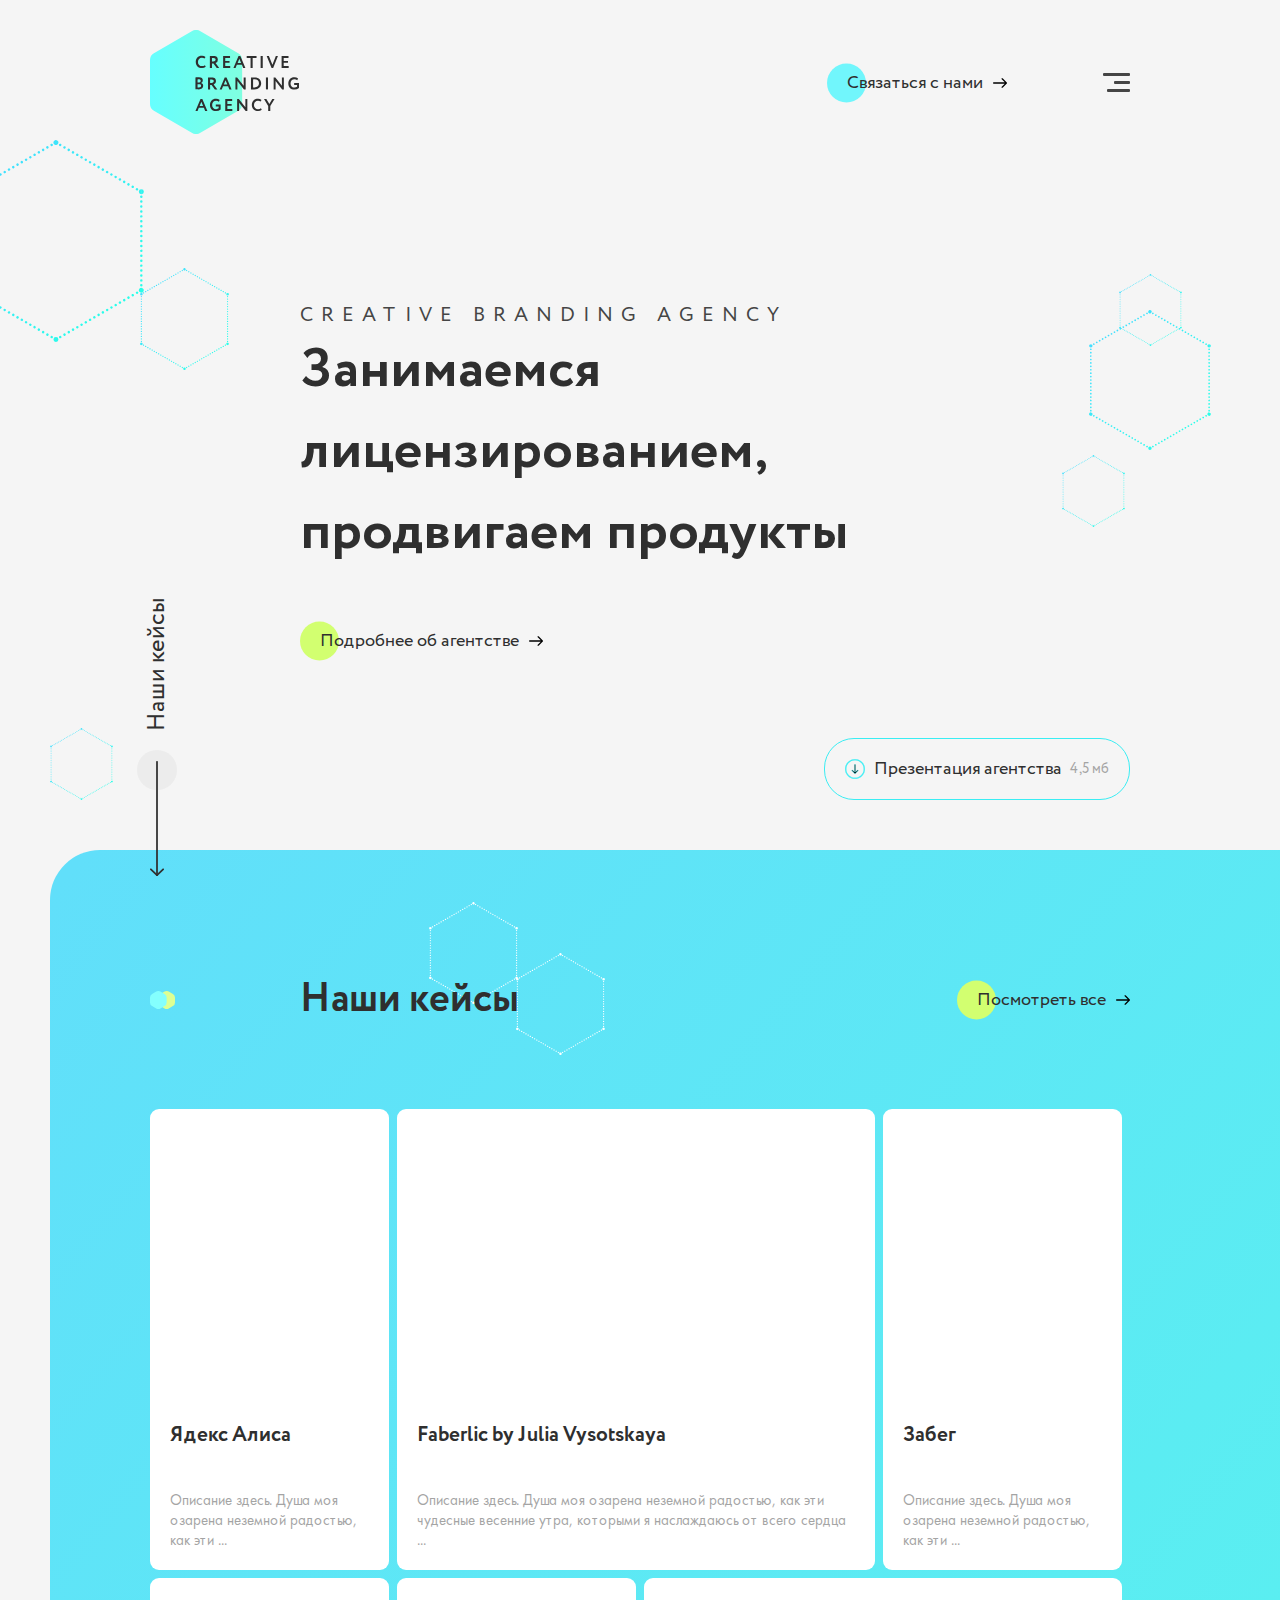
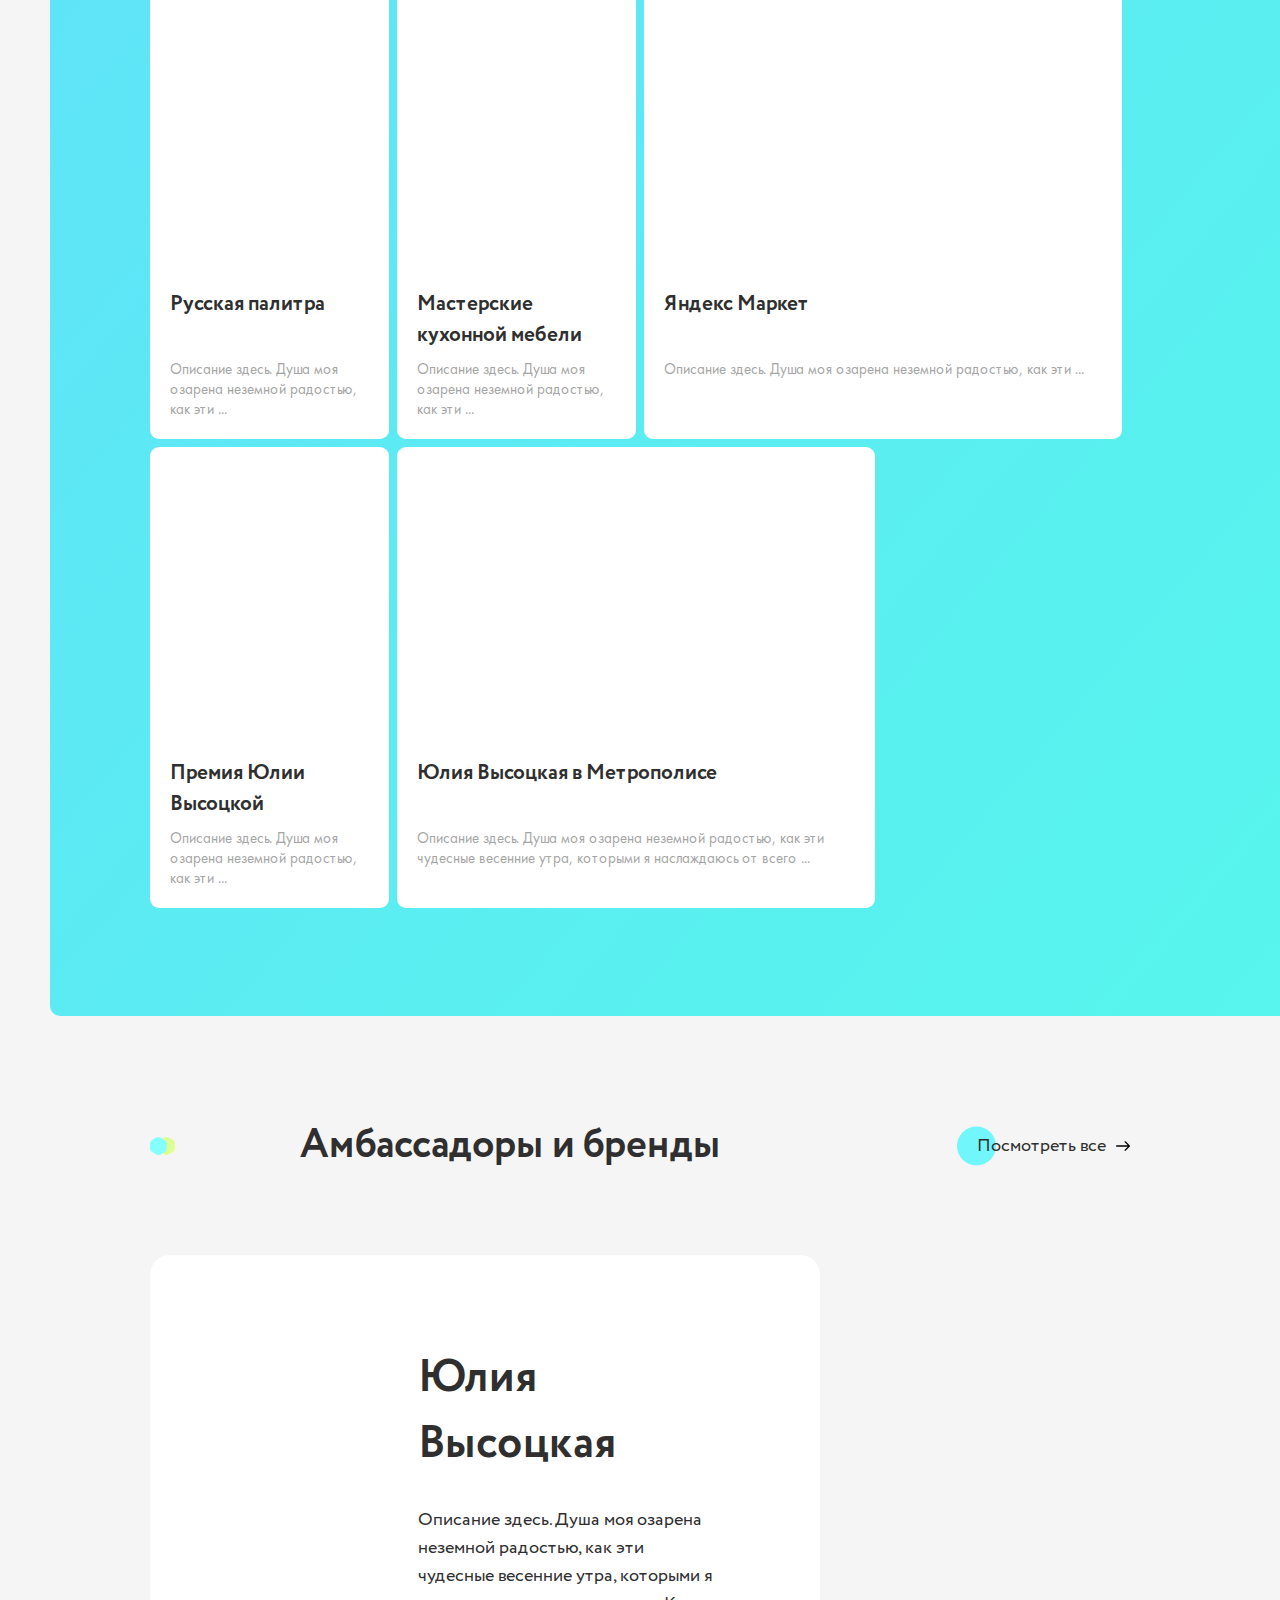
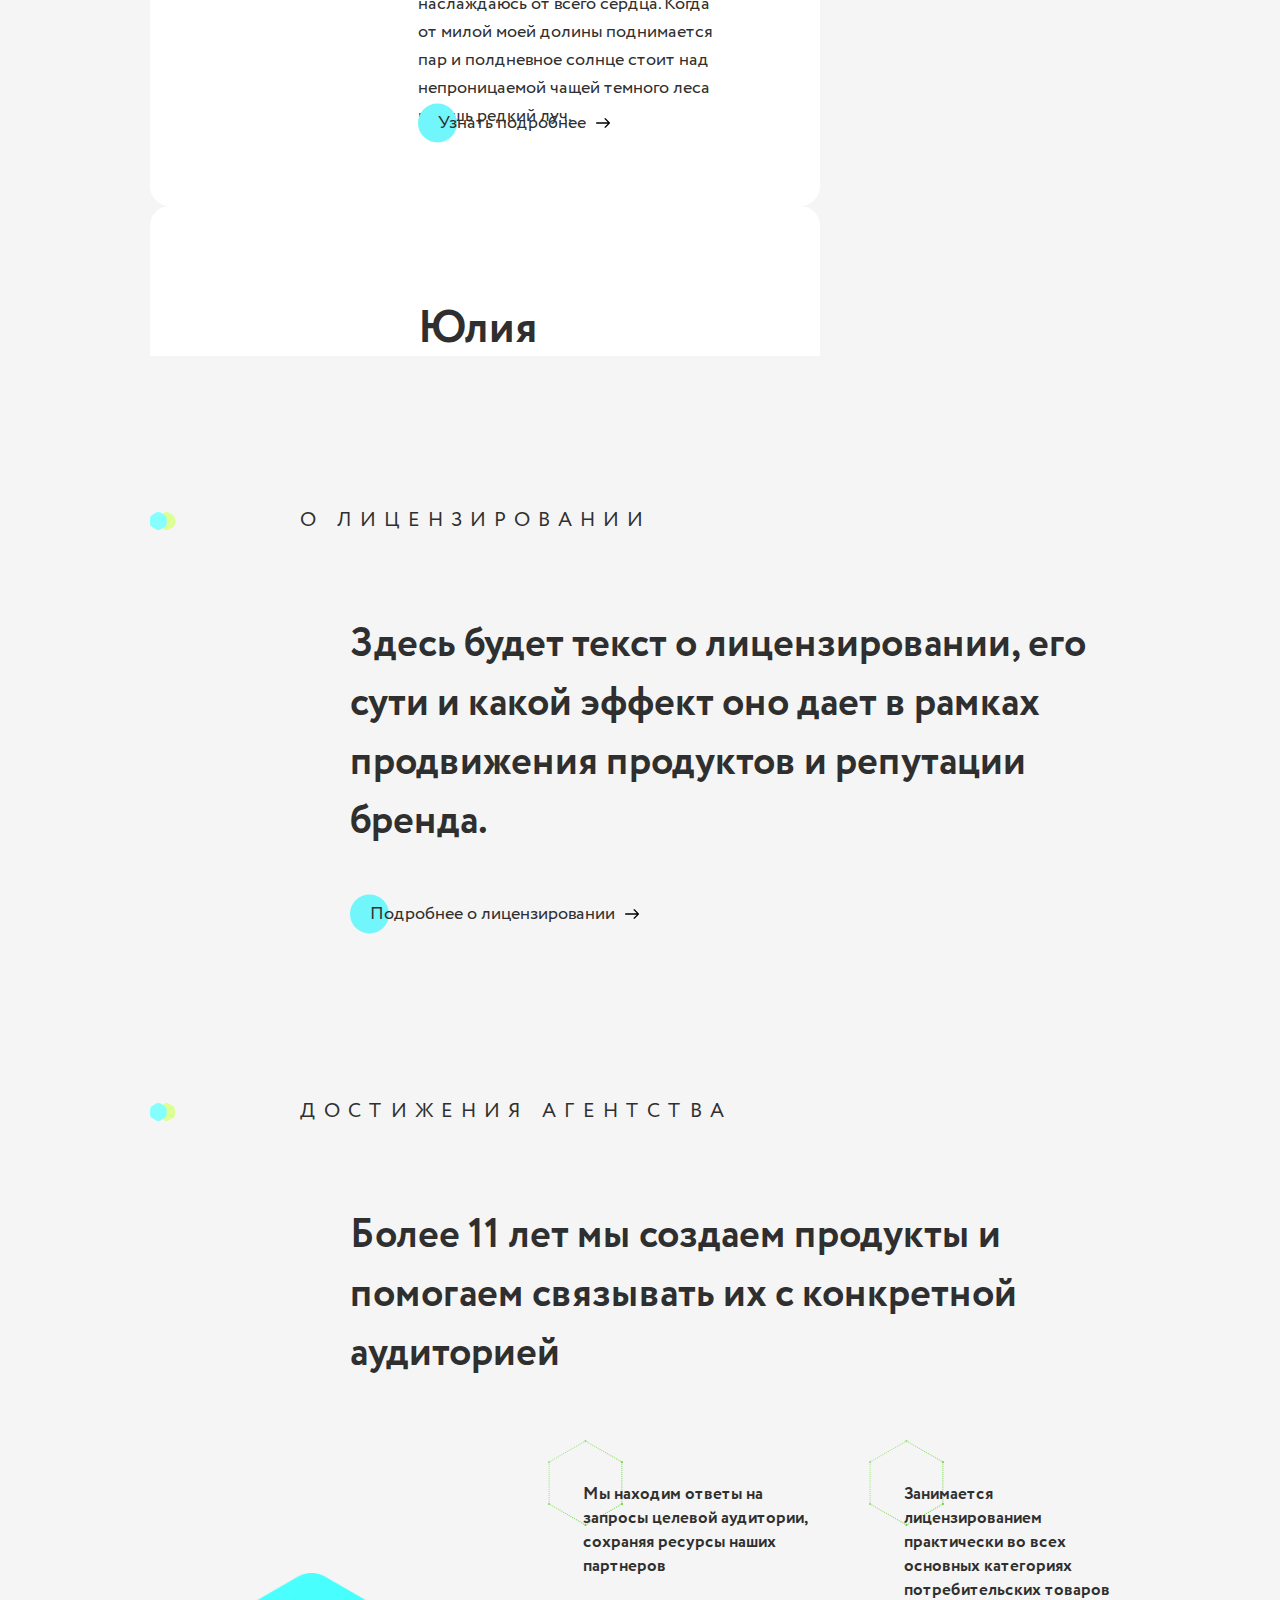
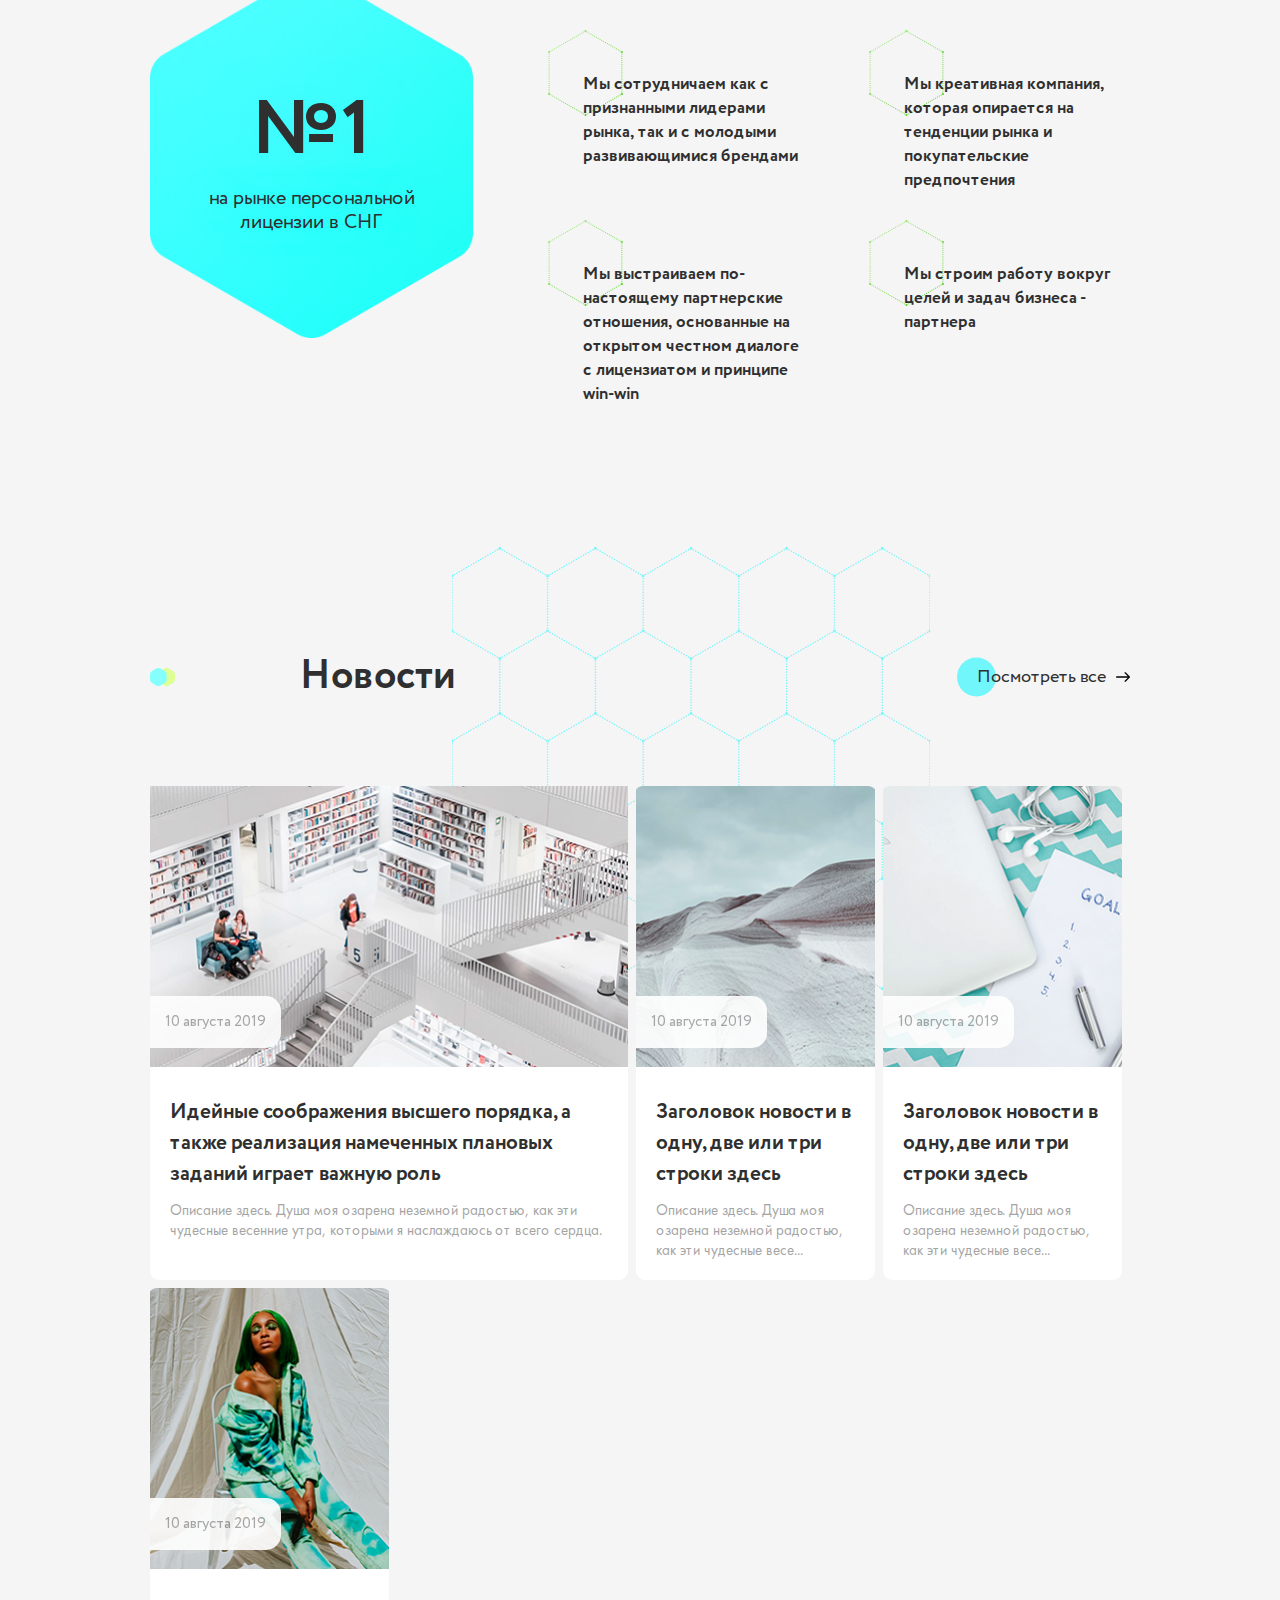
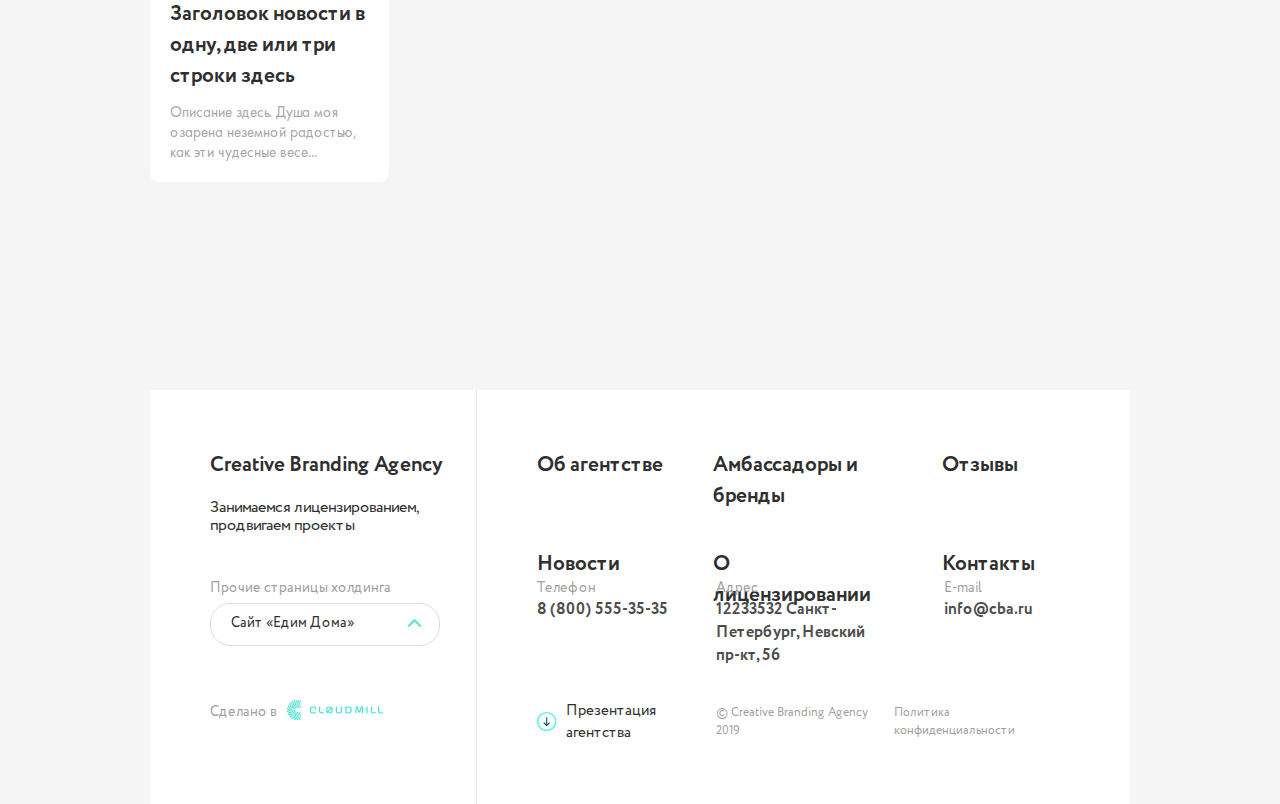
==== commit 6b69092a: "кусок адаптива" ====
--- a/index.html
+++ b/index.html
@@ -37,8 +37,8 @@
           <a href="" class="presentation"
             >Презентация агентства <span>4,5 мб</span></a
           >
-          <a href="" class="down"><span>Наши кейсы</span></a>
-        </div>
+        </div>
+        <a href="" class="down"><span>Наши кейсы</span></a>
       </section>
       <section class="cases">
         <div class="content">
@@ -452,7 +452,7 @@
               <p class="one"><a href="reviews.html">Отзывы</a></p>
               <p class="one"><a href="news.html">Новости</a></p>
               <p class="one"><a href="license.html">О лицензировании</a></p>
-              <p class="one"><a href="cantacts.html">Контакты</a></p>
+              <p class="one"><a href="contacts.html">Контакты</a></p>
             </div>
             <div class="second">
               <div class="col">
--- a/css/style.css
+++ b/css/style.css
@@ -8,6 +8,12 @@
   font-family: Circe;
   src: url("../fonts/Circe-Bold.ttf");
   font-weight: bold;
+  font-style: normal;
+}
+@font-face {
+  font-family: Circe;
+  src: url("../fonts/Circe-Light.otf");
+  font-weight: 300;
   font-style: normal;
 }
 @font-face {
@@ -28,12 +34,24 @@
 .wrapper {
   overflow: hidden;
   width: 100vw;
+  max-width: 100vw;
+  max-width: 100%;
   background-color: #f5f5f5;
   position: relative;
 }
 .wrapper .content {
   width: 1240px;
   margin: auto;
+}
+@media (max-width: 1300px) {
+  .wrapper .content {
+    width: 980px;
+  }
+}
+@media (max-width: 1024px) {
+  .wrapper .content {
+    width: calc(100% - 60px);
+  }
 }
 .wrapper header {
   position: absolute;
@@ -55,6 +73,12 @@
   background-size: contain;
   cursor: pointer;
 }
+@media (max-width: 768px) {
+  .wrapper header .content .logo {
+    width: 71px;
+    height: 50px;
+  }
+}
 .wrapper header .content .right {
   display: flex;
   align-items: center;
@@ -66,9 +90,8 @@
   font-weight: 400;
   position: relative;
   z-index: 2;
-  /* display: flex;
-  align-items: center; */
   padding-left: 20px;
+  white-space: nowrap;
 }
 .wrapper header .content .right a.green::before {
   background-color: #d2ff70;
@@ -91,6 +114,11 @@
 .wrapper header .content .right a.gray:before {
   background-color: #f5f5f5;
 }
+@media (max-width: 550px) {
+  .wrapper header .content .right a {
+    font-size: 14px;
+  }
+}
 .wrapper header .content .right a:before {
   content: "";
   transition: all 0.3s cubic-bezier(0.215, 0.61, 0.355, 1);
@@ -117,6 +145,11 @@
 }
 .wrapper header .content .right a:hover:before {
   width: calc(100% + 20px);
+}
+@media (max-width: 768px) {
+  .wrapper header .content .right a {
+    display: none;
+  }
 }
 .wrapper header .content .right .burger_menu {
   margin-left: 96px;
@@ -168,14 +201,27 @@
   right: 0;
   bottom: -8px;
 }
+.wrapper section {
+  max-width: 100%;
+}
 .wrapper section.first_section {
-  height: 500px;
-  position: relative;
-  z-index: 0;
+  height: 560px;
+  position: relative;
 }
 .wrapper section.first_section.main {
   min-height: 100vh;
   height: 100vh;
+}
+@media (max-width: 1024px) {
+  .wrapper section.first_section.main {
+    min-height: auto;
+    height: 700px;
+  }
+}
+@media (max-width: 550px) {
+  .wrapper section.first_section.main {
+    height: 500px;
+  }
 }
 .wrapper section.first_section.main .figures .figure:nth-child(6) {
   background-repeat: no-repeat;
@@ -201,7 +247,7 @@
   height: 72px;
 }
 .wrapper section.first_section.main .figures .figure:nth-child(6).white {
-  filter: brightness(100);
+  filter: grayscale(1) contrast(2);
 }
 .wrapper section.first_section.main .figures .figure:nth-child(3) {
   background-repeat: no-repeat;
@@ -228,7 +274,7 @@
   height: 72px;
 }
 .wrapper section.first_section.main .figures .figure:nth-child(3).white {
-  filter: brightness(100);
+  filter: grayscale(1) contrast(2);
 }
 .wrapper section.first_section.main .figures .figure:nth-child(4) {
   background-repeat: no-repeat;
@@ -254,7 +300,7 @@
   height: 72px;
 }
 .wrapper section.first_section.main .figures .figure:nth-child(4).white {
-  filter: brightness(100);
+  filter: grayscale(1) contrast(2);
 }
 .wrapper section.first_section.main .figures .figure:nth-child(5) {
   background-repeat: no-repeat;
@@ -281,13 +327,24 @@
   height: 72px;
 }
 .wrapper section.first_section.main .figures .figure:nth-child(5).white {
-  filter: brightness(100);
+  filter: grayscale(1) contrast(2);
 }
 .wrapper section.first_section.project_page {
   min-height: 100vh;
   height: 100vh;
   min-height: 700px;
   height: auto;
+}
+@media (max-width: 1024px) {
+  .wrapper section.first_section.project_page {
+    min-height: auto;
+    height: 700px;
+  }
+}
+@media (max-width: 550px) {
+  .wrapper section.first_section.project_page {
+    height: 500px;
+  }
 }
 .wrapper section.first_section.project_page .figures .figure:nth-child(6) {
   background-repeat: no-repeat;
@@ -313,7 +370,7 @@
   height: 72px;
 }
 .wrapper section.first_section.project_page .figures .figure:nth-child(6).white {
-  filter: brightness(100);
+  filter: grayscale(1) contrast(2);
 }
 .wrapper section.first_section.project_page .figures .figure:nth-child(3) {
   background-repeat: no-repeat;
@@ -340,7 +397,7 @@
   height: 72px;
 }
 .wrapper section.first_section.project_page .figures .figure:nth-child(3).white {
-  filter: brightness(100);
+  filter: grayscale(1) contrast(2);
 }
 .wrapper section.first_section.project_page .figures .figure:nth-child(4) {
   background-repeat: no-repeat;
@@ -366,7 +423,7 @@
   height: 72px;
 }
 .wrapper section.first_section.project_page .figures .figure:nth-child(4).white {
-  filter: brightness(100);
+  filter: grayscale(1) contrast(2);
 }
 .wrapper section.first_section.project_page .figures .figure:nth-child(5) {
   background-repeat: no-repeat;
@@ -393,7 +450,7 @@
   height: 72px;
 }
 .wrapper section.first_section.project_page .figures .figure:nth-child(5).white {
-  filter: brightness(100);
+  filter: grayscale(1) contrast(2);
 }
 .wrapper section.first_section.project_page #container {
   margin-left: 25%;
@@ -443,6 +500,24 @@
   margin-right: 0;
   width: calc(100% - 200px);
 }
+@media (max-width: 1300px) {
+  .wrapper section.first_section.project_page .content .row {
+    margin-left: 150px;
+    margin-right: 150px;
+  }
+}
+@media (max-width: 768px) {
+  .wrapper section.first_section.project_page .content .row {
+    margin-left: 50px;
+    margin-right: 50px;
+  }
+}
+@media (max-width: 550px) {
+  .wrapper section.first_section.project_page .content .row {
+    margin-left: 0;
+    margin-right: 0;
+  }
+}
 .wrapper section.first_section.project_page .content .row p {
   display: block;
   flex-basis: calc((100% - 80px )/2);
@@ -478,10 +553,15 @@
   width: 100%;
   height: 100%;
   margin-top: 50px;
-  z-index: -1;
+}
+@media (max-width: 550px) {
+  .wrapper section.first_section #container {
+    margin-top: 0;
+  }
 }
 .wrapper section.first_section .figure {
   position: absolute;
+  z-index: 3;
 }
 .wrapper section.first_section .figure:nth-child(1) {
   background-repeat: no-repeat;
@@ -505,7 +585,7 @@
   height: 72px;
 }
 .wrapper section.first_section .figure:nth-child(1).white {
-  filter: brightness(100);
+  filter: grayscale(1) contrast(2);
 }
 .wrapper section.first_section .figure:nth-child(2) {
   background-repeat: no-repeat;
@@ -531,7 +611,7 @@
   height: 72px;
 }
 .wrapper section.first_section .figure:nth-child(2).white {
-  filter: brightness(100);
+  filter: grayscale(1) contrast(2);
 }
 .wrapper section.first_section .figure:nth-child(3) {
   background-repeat: no-repeat;
@@ -558,7 +638,7 @@
   height: 72px;
 }
 .wrapper section.first_section .figure:nth-child(3).white {
-  filter: brightness(100);
+  filter: grayscale(1) contrast(2);
 }
 .wrapper section.first_section .figure:nth-child(4) {
   background-repeat: no-repeat;
@@ -584,7 +664,7 @@
   height: 72px;
 }
 .wrapper section.first_section .figure:nth-child(4).white {
-  filter: brightness(100);
+  filter: grayscale(1) contrast(2);
 }
 .wrapper section.first_section .figure:nth-child(5) {
   background-repeat: no-repeat;
@@ -611,7 +691,7 @@
   height: 72px;
 }
 .wrapper section.first_section .figure:nth-child(5).white {
-  filter: brightness(100);
+  filter: grayscale(1) contrast(2);
 }
 .wrapper section.first_section .figure:nth-child(6) {
   background-repeat: no-repeat;
@@ -637,7 +717,7 @@
   height: 72px;
 }
 .wrapper section.first_section .figure:nth-child(6).white {
-  filter: brightness(100);
+  filter: grayscale(1) contrast(2);
 }
 .wrapper section.first_section .content {
   height: 100%;
@@ -660,6 +740,24 @@
   font-size: 55px;
   font-weight: 700;
 }
+@media (max-width: 1300px) {
+  .wrapper section.first_section .content p.title {
+    margin-left: 150px;
+    margin-right: 150px;
+  }
+}
+@media (max-width: 768px) {
+  .wrapper section.first_section .content p.title {
+    margin-left: 50px;
+    margin-right: 50px;
+  }
+}
+@media (max-width: 550px) {
+  .wrapper section.first_section .content p.title {
+    margin-left: 0;
+    margin-right: 0;
+  }
+}
 .wrapper section.first_section .content p.title span {
   color: #454545;
   font-family: Circe;
@@ -669,6 +767,23 @@
   text-transform: uppercase;
   letter-spacing: 8px;
 }
+@media (max-width: 1024px) {
+  .wrapper section.first_section .content p.title {
+    font-size: 36px;
+  }
+  .wrapper section.first_section .content p.title span {
+    font-size: 14px;
+  }
+}
+@media (max-width: 550px) {
+  .wrapper section.first_section .content p.title {
+    font-size: 24px;
+    margin-top: 100px;
+  }
+  .wrapper section.first_section .content p.title span {
+    font-size: 12px;
+  }
+}
 .wrapper section.first_section .content a.more {
   color: #2f2f2f;
   font-family: Circe;
@@ -676,9 +791,8 @@
   font-weight: 400;
   position: relative;
   z-index: 2;
-  /* display: flex;
-  align-items: center; */
   padding-left: 20px;
+  white-space: nowrap;
   margin-left: 200px;
   margin-right: 200px;
 }
@@ -703,6 +817,11 @@
 .wrapper section.first_section .content a.more.gray:before {
   background-color: #f5f5f5;
 }
+@media (max-width: 550px) {
+  .wrapper section.first_section .content a.more {
+    font-size: 14px;
+  }
+}
 .wrapper section.first_section .content a.more:before {
   content: "";
   transition: all 0.3s cubic-bezier(0.215, 0.61, 0.355, 1);
@@ -732,6 +851,24 @@
 }
 .wrapper section.first_section .content a.more::before {
   background-color: #d2ff70;
+}
+@media (max-width: 1300px) {
+  .wrapper section.first_section .content a.more {
+    margin-left: 150px;
+    margin-right: 150px;
+  }
+}
+@media (max-width: 768px) {
+  .wrapper section.first_section .content a.more {
+    margin-left: 50px;
+    margin-right: 50px;
+  }
+}
+@media (max-width: 550px) {
+  .wrapper section.first_section .content a.more {
+    margin-left: 0;
+    margin-right: 0;
+  }
 }
 .wrapper section.first_section .content a.presentation {
   position: absolute;
@@ -767,6 +904,39 @@
   transition: all 0.3s cubic-bezier(0.215, 0.61, 0.355, 1);
   margin-right: 9px;
 }
+@media (max-width: 1024px) {
+  .wrapper section.first_section .content a.presentation {
+    position: unset;
+    margin-left: 200px;
+    margin-right: 200px;
+    margin-top: 30px;
+    margin-right: 0;
+  }
+}
+@media (max-width: 1024px) and (max-width: 1300px) {
+  .wrapper section.first_section .content a.presentation {
+    margin-left: 150px;
+    margin-right: 150px;
+  }
+}
+@media (max-width: 1024px) and (max-width: 768px) {
+  .wrapper section.first_section .content a.presentation {
+    margin-left: 50px;
+    margin-right: 50px;
+  }
+}
+@media (max-width: 1024px) and (max-width: 550px) {
+  .wrapper section.first_section .content a.presentation {
+    margin-left: 0;
+    margin-right: 0;
+  }
+}
+@media (max-width: 550px) {
+  .wrapper section.first_section .content a.presentation {
+    font-size: 14px;
+    padding: 16px;
+  }
+}
 .wrapper section.first_section .content a.presentation span {
   margin-left: 8px;
   color: #a4a4a4;
@@ -774,13 +944,154 @@
   font-size: 14px;
   font-weight: 400;
 }
-.wrapper section.first_section .content a.down {
+.wrapper section.first_section .content a.index {
+  color: #2f2f2f;
+  font-family: Circe;
+  font-size: 18px;
+  font-weight: 400;
+  position: relative;
+  z-index: 2;
+  padding-left: 20px;
+  white-space: nowrap;
+  margin: 0 auto;
+}
+.wrapper section.first_section .content a.index.green::before {
+  background-color: #d2ff70;
+}
+.wrapper section.first_section .content a.index.invert {
+  display: flex;
+  flex-direction: row-reverse;
+  padding-left: 0;
+  padding-right: 20px;
+}
+.wrapper section.first_section .content a.index.invert:after {
+  margin-right: 10px;
+  margin-left: 0;
+  transform: rotate(180deg);
+}
+.wrapper section.first_section .content a.index.invert:before {
+  left: auto;
+  right: 0;
+}
+.wrapper section.first_section .content a.index.gray:before {
+  background-color: #f5f5f5;
+}
+@media (max-width: 550px) {
+  .wrapper section.first_section .content a.index {
+    font-size: 14px;
+  }
+}
+.wrapper section.first_section .content a.index:before {
+  content: "";
+  transition: all 0.3s cubic-bezier(0.215, 0.61, 0.355, 1);
+  display: block;
+  width: 39px;
+  height: 39px;
+  background-color: #71f6fc;
+  border-radius: 20px;
   position: absolute;
   left: 0;
+  top: 50%;
+  transform: translate(0, -50%);
+  z-index: -1;
+}
+.wrapper section.first_section .content a.index:after {
+  content: "";
+  background-image: url(../images/str_right.svg);
+  background-size: contain;
+  background-repeat: no-repeat;
+  margin-left: 10px;
+  display: inline-block;
+  width: 14px;
+  height: 10px;
+}
+.wrapper section.first_section .content a.index:hover:before {
+  width: calc(100% + 20px);
+}
+.wrapper section.first_section .content .breadcrumbs {
+  list-style: none;
+  display: flex;
+  padding: 0;
+  margin: 0;
+  margin-left: 200px;
+  margin-right: 200px;
+  position: absolute;
+  left: 0;
+  bottom: 60px;
+}
+@media (max-width: 1300px) {
+  .wrapper section.first_section .content .breadcrumbs {
+    margin-left: 150px;
+    margin-right: 150px;
+  }
+}
+@media (max-width: 768px) {
+  .wrapper section.first_section .content .breadcrumbs {
+    margin-left: 50px;
+    margin-right: 50px;
+  }
+}
+@media (max-width: 550px) {
+  .wrapper section.first_section .content .breadcrumbs {
+    margin-left: 0;
+    margin-right: 0;
+  }
+}
+.wrapper section.first_section .content .breadcrumbs li {
+  display: flex;
+  align-items: center;
+  color: #2f2f2f;
+  font-family: Circe;
+  cursor: default;
+  font-size: 15px;
+  font-weight: 400;
+}
+.wrapper section.first_section .content .breadcrumbs li:first-child::before {
+  content: none;
+}
+.wrapper section.first_section .content .breadcrumbs li:first-child a {
+  display: block;
+  width: 20px;
+  height: 18px;
+  background-image: url(../images/home.svg);
+  background-size: contain;
+  background-repeat: no-repeat;
+}
+.wrapper section.first_section .content .breadcrumbs li:before {
+  content: "";
+  width: 2px;
+  height: 2px;
+  background-color: #000;
+  border-radius: 50%;
+  margin: 0 15px;
+}
+.wrapper section.first_section .content .breadcrumbs li a {
+  color: inherit;
+  transition: all 0.3s cubic-bezier(0.215, 0.61, 0.355, 1);
+  cursor: pointer;
+  text-decoration: none;
+}
+.wrapper section.first_section .content .breadcrumbs li a:hover {
+  color: #35ebf1;
+}
+.wrapper section.first_section a.down {
+  position: absolute;
+  left: 50%;
+  transform: translate(-620px, 0);
   bottom: 20px;
   z-index: 3;
 }
-.wrapper section.first_section .content a.down:before {
+@media (max-width: 1300px) {
+  .wrapper section.first_section a.down {
+    transform: translate(-490px, 0);
+  }
+}
+@media (max-width: 1024px) {
+  .wrapper section.first_section a.down {
+    display: none;
+  }
+}
+.wrapper section.first_section a.down:before {
   content: "";
   display: block;
   position: absolute;
@@ -794,11 +1105,11 @@
   background-color: #d8d8d8;
   opacity: 0.3;
 }
-.wrapper section.first_section .content a.down:after {
+.wrapper section.first_section a.down:after {
   content: url("../images/str_down.png");
   margin-top: 40px;
 }
-.wrapper section.first_section .content a.down span {
+.wrapper section.first_section a.down span {
   display: block;
   transform: rotate(-90deg);
   height: 30px;
@@ -811,114 +1122,6 @@
   font-size: 24px;
   font-weight: 400;
 }
-.wrapper section.first_section .content a.index {
-  color: #2f2f2f;
-  font-family: Circe;
-  font-size: 18px;
-  font-weight: 400;
-  position: relative;
-  z-index: 2;
-  /* display: flex;
-  align-items: center; */
-  padding-left: 20px;
-  margin: 0 auto;
-}
-.wrapper section.first_section .content a.index.green::before {
-  background-color: #d2ff70;
-}
-.wrapper section.first_section .content a.index.invert {
-  display: flex;
-  flex-direction: row-reverse;
-  padding-left: 0;
-  padding-right: 20px;
-}
-.wrapper section.first_section .content a.index.invert:after {
-  margin-right: 10px;
-  margin-left: 0;
-  transform: rotate(180deg);
-}
-.wrapper section.first_section .content a.index.invert:before {
-  left: auto;
-  right: 0;
-}
-.wrapper section.first_section .content a.index.gray:before {
-  background-color: #f5f5f5;
-}
-.wrapper section.first_section .content a.index:before {
-  content: "";
-  transition: all 0.3s cubic-bezier(0.215, 0.61, 0.355, 1);
-  display: block;
-  width: 39px;
-  height: 39px;
-  background-color: #71f6fc;
-  border-radius: 20px;
-  position: absolute;
-  left: 0;
-  top: 50%;
-  transform: translate(0, -50%);
-  z-index: -1;
-}
-.wrapper section.first_section .content a.index:after {
-  content: "";
-  background-image: url(../images/str_right.svg);
-  background-size: contain;
-  background-repeat: no-repeat;
-  margin-left: 10px;
-  display: inline-block;
-  width: 14px;
-  height: 10px;
-}
-.wrapper section.first_section .content a.index:hover:before {
-  width: calc(100% + 20px);
-}
-.wrapper section.first_section .content .breadcrumbs {
-  list-style: none;
-  display: flex;
-  padding: 0;
-  margin: 0;
-  margin-left: 200px;
-  margin-right: 200px;
-  position: absolute;
-  left: 0;
-  bottom: 60px;
-}
-.wrapper section.first_section .content .breadcrumbs li {
-  display: flex;
-  align-items: center;
-  color: #2f2f2f;
-  font-family: Circe;
-  cursor: default;
-  font-size: 15px;
-  font-weight: 400;
-}
-.wrapper section.first_section .content .breadcrumbs li:first-child::before {
-  content: none;
-}
-.wrapper section.first_section .content .breadcrumbs li:first-child a {
-  display: block;
-  width: 20px;
-  height: 18px;
-  background-image: url(../images/home.svg);
-  background-size: contain;
-  background-repeat: no-repeat;
-}
-.wrapper section.first_section .content .breadcrumbs li:before {
-  content: "";
-  width: 2px;
-  height: 2px;
-  background-color: #000;
-  border-radius: 50%;
-  margin: 0 15px;
-}
-.wrapper section.first_section .content .breadcrumbs li a {
-  color: inherit;
-  transition: all 0.3s cubic-bezier(0.215, 0.61, 0.355, 1);
-  cursor: pointer;
-  text-decoration: none;
-}
-.wrapper section.first_section .content .breadcrumbs li a:hover {
-  color: #35ebf1;
-}
 .wrapper section.cases {
   margin-top: -50px;
 }
@@ -926,6 +1129,16 @@
   position: relative;
   z-index: 2;
   padding-top: 120px;
+}
+@media (max-width: 1024px) {
+  .wrapper section.cases .content {
+    padding-top: 80px;
+  }
+}
+@media (max-width: 550px) {
+  .wrapper section.cases .content {
+    padding-top: 50px;
+  }
 }
 .wrapper section.cases .content:before {
   content: "";
@@ -947,7 +1160,7 @@
   height: 202px;
   width: 89px;
   height: 102px;
-  filter: brightness(100);
+  filter: grayscale(1) contrast(2);
   position: absolute;
   top: 52px;
   left: 279px;
@@ -965,7 +1178,7 @@
   height: 72px;
 }
 .wrapper section.cases .content .figure:nth-child(1).white {
-  filter: brightness(100);
+  filter: grayscale(1) contrast(2);
 }
 .wrapper section.cases .content .figure:nth-child(2) {
   background-repeat: no-repeat;
@@ -975,7 +1188,7 @@
   height: 202px;
   width: 89px;
   height: 102px;
-  filter: brightness(100);
+  filter: grayscale(1) contrast(2);
   position: absolute;
   top: 103px;
   left: 366px;
@@ -993,7 +1206,7 @@
   height: 72px;
 }
 .wrapper section.cases .content .figure:nth-child(2).white {
-  filter: brightness(100);
+  filter: grayscale(1) contrast(2);
 }
 .wrapper section.cases .content .title {
   display: flex;
@@ -1009,9 +1222,8 @@
   font-weight: 400;
   position: relative;
   z-index: 2;
-  /* display: flex;
-  align-items: center; */
   padding-left: 20px;
+  white-space: nowrap;
 }
 .wrapper section.cases .content .title.button_green a.green::before {
   background-color: #d2ff70;
@@ -1034,6 +1246,11 @@
 .wrapper section.cases .content .title.button_green a.gray:before {
   background-color: #f5f5f5;
 }
+@media (max-width: 550px) {
+  .wrapper section.cases .content .title.button_green a {
+    font-size: 14px;
+  }
+}
 .wrapper section.cases .content .title.button_green a:before {
   content: "";
   transition: all 0.3s cubic-bezier(0.215, 0.61, 0.355, 1);
@@ -1079,6 +1296,11 @@
   display: block;
   width: 26px;
   height: 18px;
+}
+@media (max-width: 550px) {
+  .wrapper section.cases .content .title:before {
+    content: none;
+  }
 }
 .wrapper section.cases .content .title .sub_title p {
   color: #2f2f2f;
@@ -1097,6 +1319,34 @@
   margin-left: 200px;
   margin-right: 200px;
 }
+@media (max-width: 1300px) {
+  .wrapper section.cases .content .title p {
+    margin-left: 150px;
+    margin-right: 150px;
+  }
+}
+@media (max-width: 768px) {
+  .wrapper section.cases .content .title p {
+    margin-left: 50px;
+    margin-right: 50px;
+  }
+}
+@media (max-width: 550px) {
+  .wrapper section.cases .content .title p {
+    margin-left: 0;
+    margin-right: 0;
+  }
+}
+@media (max-width: 1024px) {
+  .wrapper section.cases .content .title p {
+    font-size: 30px;
+  }
+}
+@media (max-width: 550px) {
+  .wrapper section.cases .content .title p {
+    font-size: 20px;
+  }
+}
 .wrapper section.cases .content .title a {
   color: #2f2f2f;
   font-family: Circe;
@@ -1104,9 +1354,8 @@
   font-weight: 400;
   position: relative;
   z-index: 2;
-  /* display: flex;
-  align-items: center; */
   padding-left: 20px;
+  white-space: nowrap;
 }
 .wrapper section.cases .content .title a.green::before {
   background-color: #d2ff70;
@@ -1129,6 +1378,11 @@
 .wrapper section.cases .content .title a.gray:before {
   background-color: #f5f5f5;
 }
+@media (max-width: 550px) {
+  .wrapper section.cases .content .title a {
+    font-size: 14px;
+  }
+}
 .wrapper section.cases .content .title a:before {
   content: "";
   transition: all 0.3s cubic-bezier(0.215, 0.61, 0.355, 1);
@@ -1163,9 +1417,8 @@
   font-weight: 400;
   position: relative;
   z-index: 2;
-  /* display: flex;
-  align-items: center; */
   padding-left: 20px;
+  white-space: nowrap;
 }
 .wrapper section.cases .content .title a.green::before {
   background-color: #d2ff70;
@@ -1188,6 +1441,11 @@
 .wrapper section.cases .content .title a.gray:before {
   background-color: #f5f5f5;
 }
+@media (max-width: 550px) {
+  .wrapper section.cases .content .title a {
+    font-size: 14px;
+  }
+}
 .wrapper section.cases .content .title a:before {
   content: "";
   transition: all 0.3s cubic-bezier(0.215, 0.61, 0.355, 1);
@@ -1222,19 +1480,52 @@
   display: flex;
   flex-wrap: wrap;
   padding-bottom: 100px;
-  justify-content: space-between;
-}
-.wrapper section.cases .content .block.first_big .item:nth-child(12n - 11),
-.wrapper section.cases .content .block.first_big .item:nth-child(12n - 5),
-.wrapper section.cases .content .block.first_big .item:nth-child(12n - 3) {
-  flex-basis: calc(((100% - 32px)/5)*2);
-  max-width: calc(((100% - 32px)/5)*2);
-}
-.wrapper section.cases .content .block.two_big .item:nth-child(12n - 10),
-.wrapper section.cases .content .block.two_big .item:nth-child(12n - 5),
-.wrapper section.cases .content .block.two_big .item:nth-child(12n - 3) {
-  flex-basis: calc(((100% - 32px)/5)*2);
-  max-width: calc(((100% - 32px)/5)*2);
+}
+@media (min-width: 1301px) {
+  .wrapper section.cases .content .block.first_big .item:nth-child(12n - 11),
+  .wrapper section.cases .content .block.first_big .item:nth-child(12n - 5),
+  .wrapper section.cases .content .block.first_big .item:nth-child(12n - 3) {
+    flex-basis: calc(((100% - 32px)/5)*2);
+    max-width: calc(((100% - 32px)/5)*2);
+  }
+}
+@media (max-width: 1300px) and (min-width: 1025px) {
+  .wrapper section.cases .content .block.first_big .item:nth-child(9n - 8),
+  .wrapper section.cases .content .block.first_big .item:nth-child(9n - 3),
+  .wrapper section.cases .content .block.first_big .item:nth-child(9n - 2) {
+    flex-basis: calc(((100% - 24px)/4)*2);
+    max-width: calc(((100% - 24px)/4)*2);
+  }
+}
+@media (max-width: 1024px) and (min-width: 769px) {
+  .wrapper section.cases .content .block.first_big .item:nth-child(10n - 9),
+  .wrapper section.cases .content .block.first_big .item:nth-child(10n - 3) {
+    flex-basis: calc(((100% - 16px)/3)*2);
+    max-width: calc(((100% - 16px)/3)*2);
+  }
+}
+@media (min-width: 1301px) {
+  .wrapper section.cases .content .block.two_big .item:nth-child(12n - 10),
+  .wrapper section.cases .content .block.two_big .item:nth-child(12n - 5),
+  .wrapper section.cases .content .block.two_big .item:nth-child(12n - 2) {
+    flex-basis: calc(((100% - 32px)/5)*2);
+    max-width: calc(((100% - 32px)/5)*2);
+  }
+}
+@media (max-width: 1300px) and (min-width: 1025px) {
+  .wrapper section.cases .content .block.two_big .item:nth-child(9n - 7),
+  .wrapper section.cases .content .block.two_big .item:nth-child(9n - 3),
+  .wrapper section.cases .content .block.two_big .item:nth-child(9n - 1) {
+    flex-basis: calc(((100% - 24px)/4)*2);
+    max-width: calc(((100% - 24px)/4)*2);
+  }
+}
+@media (max-width: 1024px) and (min-width: 769px) {
+  .wrapper section.cases .content .block.two_big .item:nth-child(10n - 8),
+  .wrapper section.cases .content .block.two_big .item:nth-child(10n - 4) {
+    flex-basis: calc(((100% - 16px)/3)*2);
+    max-width: calc(((100% - 16px)/3)*2);
+  }
 }
 .wrapper section.cases .content .block.big_title .item .text p.one {
   margin-bottom: 10px;
@@ -1242,6 +1533,10 @@
 .wrapper section.cases .content .block.post_new .item {
   flex-basis: calc((100% - 100px)/3);
   max-width: calc((100% - 100px)/3);
+  margin-right: 33px;
+}
+.wrapper section.cases .content .block.post_new .item:last-child {
+  margin-right: 0;
 }
 .wrapper section.cases .content .block .item {
   background-color: #fff;
@@ -1250,6 +1545,36 @@
   position: relative;
   flex-basis: calc((100% - 32px)/5);
   max-width: calc((100% - 32px)/5);
+  margin-right: 8px;
+}
+.wrapper section.cases .content .block .item:nth-child(4n) {
+  margin-right: 0;
+}
+@media (max-width: 1300px) and (min-width: 1025px) {
+  .wrapper section.cases .content .block .item {
+    flex-basis: calc((100% - 24px)/4);
+    max-width: calc((100% - 24px)/4);
+  }
+  .wrapper section.cases .content .block .item:nth-child(4n) {
+    margin-right: 8px;
+  }
+  .wrapper section.cases .content .block .item:nth-child(3n) {
+    margin-right: 0;
+  }
+}
+@media (max-width: 1024px) and (min-width: 769px) {
+  .wrapper section.cases .content .block .item {
+    flex-basis: calc((100% - 16px)/3);
+    max-width: calc((100% - 16px)/3);
+  }
+  .wrapper section.cases .content .block .item:nth-child(4n) {
+    margin-right: 8px;
+  }
+  .wrapper section.cases .content .block .item:nth-child(7n - 5),
+  .wrapper section.cases .content .block .item:nth-child(7n - 2),
+  .wrapper section.cases .content .block .item:nth-child(7n) {
+    margin-right: 0;
+  }
 }
 .wrapper section.cases .content .block .item:hover .str {
   opacity: 1;
@@ -1299,12 +1624,23 @@
   height: 281px;
   width: 100%;
   overflow: hidden;
+  display: flex;
+  align-items: center;
+  justify-content: center;
 }
 .wrapper section.cases .content .block .item .img img {
   min-height: 100%;
   min-width: 100%;
   height: 100%;
 }
+@media (max-width: 1300px) {
+  .wrapper section.cases .content .block .item .img img {
+    min-height: 100%;
+    min-width: auto;
+    max-width: none;
+    height: 100%;
+  }
+}
 .wrapper section.cases .content .block .item .text {
   padding: 20px;
 }
@@ -1325,11 +1661,28 @@
   font-size: 15px;
   font-weight: 400;
 }
-.wrapper section.cases .content .block .item:nth-child(12n - 10),
-.wrapper section.cases .content .block .item:nth-child(12n - 5),
-.wrapper section.cases .content .block .item:nth-child(12n - 3) {
-  flex-basis: calc(((100% - 32px)/5)*2);
-  max-width: calc(((100% - 32px)/5)*2);
+@media (min-width: 1301px) {
+  .wrapper section.cases .content .block .item:nth-child(12n - 10),
+  .wrapper section.cases .content .block .item:nth-child(12n - 5),
+  .wrapper section.cases .content .block .item:nth-child(12n - 2) {
+    flex-basis: calc(((100% - 32px)/5)*2);
+    max-width: calc(((100% - 32px)/5)*2);
+  }
+}
+@media (max-width: 1300px) and (min-width: 1025px) {
+  .wrapper section.cases .content .block .item:nth-child(9n - 7),
+  .wrapper section.cases .content .block .item:nth-child(9n - 3),
+  .wrapper section.cases .content .block .item:nth-child(9n - 1) {
+    flex-basis: calc(((100% - 24px)/4)*2);
+    max-width: calc(((100% - 24px)/4)*2);
+  }
+}
+@media (max-width: 1024px) and (min-width: 769px) {
+  .wrapper section.cases .content .block .item:nth-child(10n - 8),
+  .wrapper section.cases .content .block .item:nth-child(10n - 4) {
+    flex-basis: calc(((100% - 16px)/3)*2);
+    max-width: calc(((100% - 16px)/3)*2);
+  }
 }
 .wrapper section.brends {
   margin-top: 100px;
@@ -1361,7 +1714,7 @@
   height: 72px;
 }
 .wrapper section.brends .figure:nth-child(1).white {
-  filter: brightness(100);
+  filter: grayscale(1) contrast(2);
 }
 .wrapper section.brends .figure:nth-child(2) {
   background-repeat: no-repeat;
@@ -1389,7 +1742,7 @@
   height: 72px;
 }
 .wrapper section.brends .figure:nth-child(2).white {
-  filter: brightness(100);
+  filter: grayscale(1) contrast(2);
 }
 .wrapper section.brends .content .title {
   display: flex;
@@ -1405,9 +1758,8 @@
   font-weight: 400;
   position: relative;
   z-index: 2;
-  /* display: flex;
-  align-items: center; */
   padding-left: 20px;
+  white-space: nowrap;
 }
 .wrapper section.brends .content .title.button_green a.green::before {
   background-color: #d2ff70;
@@ -1430,6 +1782,11 @@
 .wrapper section.brends .content .title.button_green a.gray:before {
   background-color: #f5f5f5;
 }
+@media (max-width: 550px) {
+  .wrapper section.brends .content .title.button_green a {
+    font-size: 14px;
+  }
+}
 .wrapper section.brends .content .title.button_green a:before {
   content: "";
   transition: all 0.3s cubic-bezier(0.215, 0.61, 0.355, 1);
@@ -1475,6 +1832,11 @@
   display: block;
   width: 26px;
   height: 18px;
+}
+@media (max-width: 550px) {
+  .wrapper section.brends .content .title:before {
+    content: none;
+  }
 }
 .wrapper section.brends .content .title .sub_title p {
   color: #2f2f2f;
@@ -1493,6 +1855,34 @@
   margin-left: 200px;
   margin-right: 200px;
 }
+@media (max-width: 1300px) {
+  .wrapper section.brends .content .title p {
+    margin-left: 150px;
+    margin-right: 150px;
+  }
+}
+@media (max-width: 768px) {
+  .wrapper section.brends .content .title p {
+    margin-left: 50px;
+    margin-right: 50px;
+  }
+}
+@media (max-width: 550px) {
+  .wrapper section.brends .content .title p {
+    margin-left: 0;
+    margin-right: 0;
+  }
+}
+@media (max-width: 1024px) {
+  .wrapper section.brends .content .title p {
+    font-size: 30px;
+  }
+}
+@media (max-width: 550px) {
+  .wrapper section.brends .content .title p {
+    font-size: 20px;
+  }
+}
 .wrapper section.brends .content .title a {
   color: #2f2f2f;
   font-family: Circe;
@@ -1500,9 +1890,8 @@
   font-weight: 400;
   position: relative;
   z-index: 2;
-  /* display: flex;
-  align-items: center; */
   padding-left: 20px;
+  white-space: nowrap;
 }
 .wrapper section.brends .content .title a.green::before {
   background-color: #d2ff70;
@@ -1524,6 +1913,11 @@
 }
 .wrapper section.brends .content .title a.gray:before {
   background-color: #f5f5f5;
+}
+@media (max-width: 550px) {
+  .wrapper section.brends .content .title a {
+    font-size: 14px;
+  }
 }
 .wrapper section.brends .content .title a:before {
   content: "";
@@ -1736,9 +2130,8 @@
   font-weight: 400;
   position: relative;
   z-index: 2;
-  /* display: flex;
-  align-items: center; */
   padding-left: 20px;
+  white-space: nowrap;
   position: absolute;
   bottom: 70px;
 }
@@ -1762,6 +2155,11 @@
 }
 .wrapper section.brends .content .slider_wrapper .slider .item .text a.gray:before {
   background-color: #f5f5f5;
+}
+@media (max-width: 550px) {
+  .wrapper section.brends .content .slider_wrapper .slider .item .text a {
+    font-size: 14px;
+  }
 }
 .wrapper section.brends .content .slider_wrapper .slider .item .text a:before {
   content: "";
@@ -2084,7 +2482,7 @@
   height: 72px;
 }
 .wrapper section.sub_section .figures.one .figure.white {
-  filter: brightness(100);
+  filter: grayscale(1) contrast(2);
 }
 .wrapper section.sub_section .figures.one .figure:nth-child(1) {
   right: -88px;
@@ -2126,7 +2524,7 @@
   height: 72px;
 }
 .wrapper section.sub_section .figures.two .figure.white {
-  filter: brightness(100);
+  filter: grayscale(1) contrast(2);
 }
 .wrapper section.sub_section .figures.two .figure:nth-child(1) {
   width: 122px;
@@ -2160,9 +2558,8 @@
   font-weight: 400;
   position: relative;
   z-index: 2;
-  /* display: flex;
-  align-items: center; */
   padding-left: 20px;
+  white-space: nowrap;
 }
 .wrapper section.sub_section .content .title.button_green a.green::before {
   background-color: #d2ff70;
@@ -2185,6 +2582,11 @@
 .wrapper section.sub_section .content .title.button_green a.gray:before {
   background-color: #f5f5f5;
 }
+@media (max-width: 550px) {
+  .wrapper section.sub_section .content .title.button_green a {
+    font-size: 14px;
+  }
+}
 .wrapper section.sub_section .content .title.button_green a:before {
   content: "";
   transition: all 0.3s cubic-bezier(0.215, 0.61, 0.355, 1);
@@ -2230,6 +2632,11 @@
   display: block;
   width: 26px;
   height: 18px;
+}
+@media (max-width: 550px) {
+  .wrapper section.sub_section .content .title:before {
+    content: none;
+  }
 }
 .wrapper section.sub_section .content .title .sub_title p {
   color: #2f2f2f;
@@ -2248,6 +2655,34 @@
   margin-left: 200px;
   margin-right: 200px;
 }
+@media (max-width: 1300px) {
+  .wrapper section.sub_section .content .title p {
+    margin-left: 150px;
+    margin-right: 150px;
+  }
+}
+@media (max-width: 768px) {
+  .wrapper section.sub_section .content .title p {
+    margin-left: 50px;
+    margin-right: 50px;
+  }
+}
+@media (max-width: 550px) {
+  .wrapper section.sub_section .content .title p {
+    margin-left: 0;
+    margin-right: 0;
+  }
+}
+@media (max-width: 1024px) {
+  .wrapper section.sub_section .content .title p {
+    font-size: 30px;
+  }
+}
+@media (max-width: 550px) {
+  .wrapper section.sub_section .content .title p {
+    font-size: 20px;
+  }
+}
 .wrapper section.sub_section .content .title a {
   color: #2f2f2f;
   font-family: Circe;
@@ -2255,9 +2690,8 @@
   font-weight: 400;
   position: relative;
   z-index: 2;
-  /* display: flex;
-  align-items: center; */
   padding-left: 20px;
+  white-space: nowrap;
 }
 .wrapper section.sub_section .content .title a.green::before {
   background-color: #d2ff70;
@@ -2280,6 +2714,11 @@
 .wrapper section.sub_section .content .title a.gray:before {
   background-color: #f5f5f5;
 }
+@media (max-width: 550px) {
+  .wrapper section.sub_section .content .title a {
+    font-size: 14px;
+  }
+}
 .wrapper section.sub_section .content .title a:before {
   content: "";
   transition: all 0.3s cubic-bezier(0.215, 0.61, 0.355, 1);
@@ -2332,9 +2771,8 @@
   font-weight: 400;
   position: relative;
   z-index: 2;
-  /* display: flex;
-  align-items: center; */
   padding-left: 20px;
+  white-space: nowrap;
   margin-left: 200px;
 }
 .wrapper section.sub_section .content a.green::before {
@@ -2358,6 +2796,11 @@
 .wrapper section.sub_section .content a.gray:before {
   background-color: #f5f5f5;
 }
+@media (max-width: 550px) {
+  .wrapper section.sub_section .content a {
+    font-size: 14px;
+  }
+}
 .wrapper section.sub_section .content a:before {
   content: "";
   transition: all 0.3s cubic-bezier(0.215, 0.61, 0.355, 1);
@@ -2487,9 +2930,8 @@
   font-weight: 400;
   position: relative;
   z-index: 2;
-  /* display: flex;
-  align-items: center; */
   padding-left: 20px;
+  white-space: nowrap;
 }
 .wrapper section.list_news_sub .content .title.button_green a.green::before {
   background-color: #d2ff70;
@@ -2512,6 +2954,11 @@
 .wrapper section.list_news_sub .content .title.button_green a.gray:before {
   background-color: #f5f5f5;
 }
+@media (max-width: 550px) {
+  .wrapper section.list_news_sub .content .title.button_green a {
+    font-size: 14px;
+  }
+}
 .wrapper section.list_news_sub .content .title.button_green a:before {
   content: "";
   transition: all 0.3s cubic-bezier(0.215, 0.61, 0.355, 1);
@@ -2557,6 +3004,11 @@
   display: block;
   width: 26px;
   height: 18px;
+}
+@media (max-width: 550px) {
+  .wrapper section.list_news_sub .content .title:before {
+    content: none;
+  }
 }
 .wrapper section.list_news_sub .content .title .sub_title p {
   color: #2f2f2f;
@@ -2575,6 +3027,34 @@
   margin-left: 200px;
   margin-right: 200px;
 }
+@media (max-width: 1300px) {
+  .wrapper section.list_news_sub .content .title p {
+    margin-left: 150px;
+    margin-right: 150px;
+  }
+}
+@media (max-width: 768px) {
+  .wrapper section.list_news_sub .content .title p {
+    margin-left: 50px;
+    margin-right: 50px;
+  }
+}
+@media (max-width: 550px) {
+  .wrapper section.list_news_sub .content .title p {
+    margin-left: 0;
+    margin-right: 0;
+  }
+}
+@media (max-width: 1024px) {
+  .wrapper section.list_news_sub .content .title p {
+    font-size: 30px;
+  }
+}
+@media (max-width: 550px) {
+  .wrapper section.list_news_sub .content .title p {
+    font-size: 20px;
+  }
+}
 .wrapper section.list_news_sub .content .title a {
   color: #2f2f2f;
   font-family: Circe;
@@ -2582,9 +3062,8 @@
   font-weight: 400;
   position: relative;
   z-index: 2;
-  /* display: flex;
-  align-items: center; */
   padding-left: 20px;
+  white-space: nowrap;
 }
 .wrapper section.list_news_sub .content .title a.green::before {
   background-color: #d2ff70;
@@ -2607,6 +3086,11 @@
 .wrapper section.list_news_sub .content .title a.gray:before {
   background-color: #f5f5f5;
 }
+@media (max-width: 550px) {
+  .wrapper section.list_news_sub .content .title a {
+    font-size: 14px;
+  }
+}
 .wrapper section.list_news_sub .content .title a:before {
   content: "";
   transition: all 0.3s cubic-bezier(0.215, 0.61, 0.355, 1);
@@ -2638,19 +3122,52 @@
   display: flex;
   flex-wrap: wrap;
   padding-bottom: 100px;
-  justify-content: space-between;
-}
-.wrapper section.list_news_sub .content .list.first_big .item:nth-child(12n - 11),
-.wrapper section.list_news_sub .content .list.first_big .item:nth-child(12n - 5),
-.wrapper section.list_news_sub .content .list.first_big .item:nth-child(12n - 3) {
-  flex-basis: calc(((100% - 32px)/5)*2);
-  max-width: calc(((100% - 32px)/5)*2);
-}
-.wrapper section.list_news_sub .content .list.two_big .item:nth-child(12n - 10),
-.wrapper section.list_news_sub .content .list.two_big .item:nth-child(12n - 5),
-.wrapper section.list_news_sub .content .list.two_big .item:nth-child(12n - 3) {
-  flex-basis: calc(((100% - 32px)/5)*2);
-  max-width: calc(((100% - 32px)/5)*2);
+}
+@media (min-width: 1301px) {
+  .wrapper section.list_news_sub .content .list.first_big .item:nth-child(12n - 11),
+  .wrapper section.list_news_sub .content .list.first_big .item:nth-child(12n - 5),
+  .wrapper section.list_news_sub .content .list.first_big .item:nth-child(12n - 3) {
+    flex-basis: calc(((100% - 32px)/5)*2);
+    max-width: calc(((100% - 32px)/5)*2);
+  }
+}
+@media (max-width: 1300px) and (min-width: 1025px) {
+  .wrapper section.list_news_sub .content .list.first_big .item:nth-child(9n - 8),
+  .wrapper section.list_news_sub .content .list.first_big .item:nth-child(9n - 3),
+  .wrapper section.list_news_sub .content .list.first_big .item:nth-child(9n - 2) {
+    flex-basis: calc(((100% - 24px)/4)*2);
+    max-width: calc(((100% - 24px)/4)*2);
+  }
+}
+@media (max-width: 1024px) and (min-width: 769px) {
+  .wrapper section.list_news_sub .content .list.first_big .item:nth-child(10n - 9),
+  .wrapper section.list_news_sub .content .list.first_big .item:nth-child(10n - 3) {
+    flex-basis: calc(((100% - 16px)/3)*2);
+    max-width: calc(((100% - 16px)/3)*2);
+  }
+}
+@media (min-width: 1301px) {
+  .wrapper section.list_news_sub .content .list.two_big .item:nth-child(12n - 10),
+  .wrapper section.list_news_sub .content .list.two_big .item:nth-child(12n - 5),
+  .wrapper section.list_news_sub .content .list.two_big .item:nth-child(12n - 2) {
+    flex-basis: calc(((100% - 32px)/5)*2);
+    max-width: calc(((100% - 32px)/5)*2);
+  }
+}
+@media (max-width: 1300px) and (min-width: 1025px) {
+  .wrapper section.list_news_sub .content .list.two_big .item:nth-child(9n - 7),
+  .wrapper section.list_news_sub .content .list.two_big .item:nth-child(9n - 3),
+  .wrapper section.list_news_sub .content .list.two_big .item:nth-child(9n - 1) {
+    flex-basis: calc(((100% - 24px)/4)*2);
+    max-width: calc(((100% - 24px)/4)*2);
+  }
+}
+@media (max-width: 1024px) and (min-width: 769px) {
+  .wrapper section.list_news_sub .content .list.two_big .item:nth-child(10n - 8),
+  .wrapper section.list_news_sub .content .list.two_big .item:nth-child(10n - 4) {
+    flex-basis: calc(((100% - 16px)/3)*2);
+    max-width: calc(((100% - 16px)/3)*2);
+  }
 }
 .wrapper section.list_news_sub .content .list.big_title .item .text p.one {
   margin-bottom: 10px;
@@ -2658,6 +3175,10 @@
 .wrapper section.list_news_sub .content .list.post_new .item {
   flex-basis: calc((100% - 100px)/3);
   max-width: calc((100% - 100px)/3);
+  margin-right: 33px;
+}
+.wrapper section.list_news_sub .content .list.post_new .item:last-child {
+  margin-right: 0;
 }
 .wrapper section.list_news_sub .content .list .item {
   background-color: #fff;
@@ -2666,6 +3187,36 @@
   position: relative;
   flex-basis: calc((100% - 32px)/5);
   max-width: calc((100% - 32px)/5);
+  margin-right: 8px;
+}
+.wrapper section.list_news_sub .content .list .item:nth-child(4n) {
+  margin-right: 0;
+}
+@media (max-width: 1300px) and (min-width: 1025px) {
+  .wrapper section.list_news_sub .content .list .item {
+    flex-basis: calc((100% - 24px)/4);
+    max-width: calc((100% - 24px)/4);
+  }
+  .wrapper section.list_news_sub .content .list .item:nth-child(4n) {
+    margin-right: 8px;
+  }
+  .wrapper section.list_news_sub .content .list .item:nth-child(3n) {
+    margin-right: 0;
+  }
+}
+@media (max-width: 1024px) and (min-width: 769px) {
+  .wrapper section.list_news_sub .content .list .item {
+    flex-basis: calc((100% - 16px)/3);
+    max-width: calc((100% - 16px)/3);
+  }
+  .wrapper section.list_news_sub .content .list .item:nth-child(4n) {
+    margin-right: 8px;
+  }
+  .wrapper section.list_news_sub .content .list .item:nth-child(7n - 5),
+  .wrapper section.list_news_sub .content .list .item:nth-child(7n - 2),
+  .wrapper section.list_news_sub .content .list .item:nth-child(7n) {
+    margin-right: 0;
+  }
 }
 .wrapper section.list_news_sub .content .list .item:hover .str {
   opacity: 1;
@@ -2715,12 +3266,23 @@
   height: 281px;
   width: 100%;
   overflow: hidden;
+  display: flex;
+  align-items: center;
+  justify-content: center;
 }
 .wrapper section.list_news_sub .content .list .item .img img {
   min-height: 100%;
   min-width: 100%;
   height: 100%;
 }
+@media (max-width: 1300px) {
+  .wrapper section.list_news_sub .content .list .item .img img {
+    min-height: 100%;
+    min-width: auto;
+    max-width: none;
+    height: 100%;
+  }
+}
 .wrapper section.list_news_sub .content .list .item .text {
   padding: 20px;
 }
@@ -2741,11 +3303,28 @@
   font-size: 15px;
   font-weight: 400;
 }
-.wrapper section.list_news_sub .content .list .item:nth-child(12n - 11),
-.wrapper section.list_news_sub .content .list .item:nth-child(12n - 5),
-.wrapper section.list_news_sub .content .list .item:nth-child(12n - 3) {
-  flex-basis: calc(((100% - 32px)/5)*2);
-  max-width: calc(((100% - 32px)/5)*2);
+@media (min-width: 1301px) {
+  .wrapper section.list_news_sub .content .list .item:nth-child(12n - 11),
+  .wrapper section.list_news_sub .content .list .item:nth-child(12n - 5),
+  .wrapper section.list_news_sub .content .list .item:nth-child(12n - 3) {
+    flex-basis: calc(((100% - 32px)/5)*2);
+    max-width: calc(((100% - 32px)/5)*2);
+  }
+}
+@media (max-width: 1300px) and (min-width: 1025px) {
+  .wrapper section.list_news_sub .content .list .item:nth-child(9n - 8),
+  .wrapper section.list_news_sub .content .list .item:nth-child(9n - 3),
+  .wrapper section.list_news_sub .content .list .item:nth-child(9n - 2) {
+    flex-basis: calc(((100% - 24px)/4)*2);
+    max-width: calc(((100% - 24px)/4)*2);
+  }
+}
+@media (max-width: 1024px) and (min-width: 769px) {
+  .wrapper section.list_news_sub .content .list .item:nth-child(10n - 9),
+  .wrapper section.list_news_sub .content .list .item:nth-child(10n - 3) {
+    flex-basis: calc(((100% - 16px)/3)*2);
+    max-width: calc(((100% - 16px)/3)*2);
+  }
 }
 .wrapper section.list_news_sub .content .list .item .text p.one {
   margin-bottom: 10px;
@@ -2771,19 +3350,52 @@
   display: flex;
   flex-wrap: wrap;
   padding-bottom: 100px;
-  justify-content: space-between;
-}
-.wrapper section.list_news .content .list.first_big .item:nth-child(12n - 11),
-.wrapper section.list_news .content .list.first_big .item:nth-child(12n - 5),
-.wrapper section.list_news .content .list.first_big .item:nth-child(12n - 3) {
-  flex-basis: calc(((100% - 32px)/5)*2);
-  max-width: calc(((100% - 32px)/5)*2);
-}
-.wrapper section.list_news .content .list.two_big .item:nth-child(12n - 10),
-.wrapper section.list_news .content .list.two_big .item:nth-child(12n - 5),
-.wrapper section.list_news .content .list.two_big .item:nth-child(12n - 3) {
-  flex-basis: calc(((100% - 32px)/5)*2);
-  max-width: calc(((100% - 32px)/5)*2);
+}
+@media (min-width: 1301px) {
+  .wrapper section.list_news .content .list.first_big .item:nth-child(12n - 11),
+  .wrapper section.list_news .content .list.first_big .item:nth-child(12n - 5),
+  .wrapper section.list_news .content .list.first_big .item:nth-child(12n - 3) {
+    flex-basis: calc(((100% - 32px)/5)*2);
+    max-width: calc(((100% - 32px)/5)*2);
+  }
+}
+@media (max-width: 1300px) and (min-width: 1025px) {
+  .wrapper section.list_news .content .list.first_big .item:nth-child(9n - 8),
+  .wrapper section.list_news .content .list.first_big .item:nth-child(9n - 3),
+  .wrapper section.list_news .content .list.first_big .item:nth-child(9n - 2) {
+    flex-basis: calc(((100% - 24px)/4)*2);
+    max-width: calc(((100% - 24px)/4)*2);
+  }
+}
+@media (max-width: 1024px) and (min-width: 769px) {
+  .wrapper section.list_news .content .list.first_big .item:nth-child(10n - 9),
+  .wrapper section.list_news .content .list.first_big .item:nth-child(10n - 3) {
+    flex-basis: calc(((100% - 16px)/3)*2);
+    max-width: calc(((100% - 16px)/3)*2);
+  }
+}
+@media (min-width: 1301px) {
+  .wrapper section.list_news .content .list.two_big .item:nth-child(12n - 10),
+  .wrapper section.list_news .content .list.two_big .item:nth-child(12n - 5),
+  .wrapper section.list_news .content .list.two_big .item:nth-child(12n - 2) {
+    flex-basis: calc(((100% - 32px)/5)*2);
+    max-width: calc(((100% - 32px)/5)*2);
+  }
+}
+@media (max-width: 1300px) and (min-width: 1025px) {
+  .wrapper section.list_news .content .list.two_big .item:nth-child(9n - 7),
+  .wrapper section.list_news .content .list.two_big .item:nth-child(9n - 3),
+  .wrapper section.list_news .content .list.two_big .item:nth-child(9n - 1) {
+    flex-basis: calc(((100% - 24px)/4)*2);
+    max-width: calc(((100% - 24px)/4)*2);
+  }
+}
+@media (max-width: 1024px) and (min-width: 769px) {
+  .wrapper section.list_news .content .list.two_big .item:nth-child(10n - 8),
+  .wrapper section.list_news .content .list.two_big .item:nth-child(10n - 4) {
+    flex-basis: calc(((100% - 16px)/3)*2);
+    max-width: calc(((100% - 16px)/3)*2);
+  }
 }
 .wrapper section.list_news .content .list.big_title .item .text p.one {
   margin-bottom: 10px;
@@ -2791,6 +3403,10 @@
 .wrapper section.list_news .content .list.post_new .item {
   flex-basis: calc((100% - 100px)/3);
   max-width: calc((100% - 100px)/3);
+  margin-right: 33px;
+}
+.wrapper section.list_news .content .list.post_new .item:last-child {
+  margin-right: 0;
 }
 .wrapper section.list_news .content .list .item {
   background-color: #fff;
@@ -2799,6 +3415,36 @@
   position: relative;
   flex-basis: calc((100% - 32px)/5);
   max-width: calc((100% - 32px)/5);
+  margin-right: 8px;
+}
+.wrapper section.list_news .content .list .item:nth-child(4n) {
+  margin-right: 0;
+}
+@media (max-width: 1300px) and (min-width: 1025px) {
+  .wrapper section.list_news .content .list .item {
+    flex-basis: calc((100% - 24px)/4);
+    max-width: calc((100% - 24px)/4);
+  }
+  .wrapper section.list_news .content .list .item:nth-child(4n) {
+    margin-right: 8px;
+  }
+  .wrapper section.list_news .content .list .item:nth-child(3n) {
+    margin-right: 0;
+  }
+}
+@media (max-width: 1024px) and (min-width: 769px) {
+  .wrapper section.list_news .content .list .item {
+    flex-basis: calc((100% - 16px)/3);
+    max-width: calc((100% - 16px)/3);
+  }
+  .wrapper section.list_news .content .list .item:nth-child(4n) {
+    margin-right: 8px;
+  }
+  .wrapper section.list_news .content .list .item:nth-child(7n - 5),
+  .wrapper section.list_news .content .list .item:nth-child(7n - 2),
+  .wrapper section.list_news .content .list .item:nth-child(7n) {
+    margin-right: 0;
+  }
 }
 .wrapper section.list_news .content .list .item:hover .str {
   opacity: 1;
@@ -2848,12 +3494,23 @@
   height: 281px;
   width: 100%;
   overflow: hidden;
+  display: flex;
+  align-items: center;
+  justify-content: center;
 }
 .wrapper section.list_news .content .list .item .img img {
   min-height: 100%;
   min-width: 100%;
   height: 100%;
 }
+@media (max-width: 1300px) {
+  .wrapper section.list_news .content .list .item .img img {
+    min-height: 100%;
+    min-width: auto;
+    max-width: none;
+    height: 100%;
+  }
+}
 .wrapper section.list_news .content .list .item .text {
   padding: 20px;
 }
@@ -2874,11 +3531,28 @@
   font-size: 15px;
   font-weight: 400;
 }
-.wrapper section.list_news .content .list .item:nth-child(12n - 11),
-.wrapper section.list_news .content .list .item:nth-child(12n - 5),
-.wrapper section.list_news .content .list .item:nth-child(12n - 3) {
-  flex-basis: calc(((100% - 32px)/5)*2);
-  max-width: calc(((100% - 32px)/5)*2);
+@media (min-width: 1301px) {
+  .wrapper section.list_news .content .list .item:nth-child(12n - 11),
+  .wrapper section.list_news .content .list .item:nth-child(12n - 5),
+  .wrapper section.list_news .content .list .item:nth-child(12n - 3) {
+    flex-basis: calc(((100% - 32px)/5)*2);
+    max-width: calc(((100% - 32px)/5)*2);
+  }
+}
+@media (max-width: 1300px) and (min-width: 1025px) {
+  .wrapper section.list_news .content .list .item:nth-child(9n - 8),
+  .wrapper section.list_news .content .list .item:nth-child(9n - 3),
+  .wrapper section.list_news .content .list .item:nth-child(9n - 2) {
+    flex-basis: calc(((100% - 24px)/4)*2);
+    max-width: calc(((100% - 24px)/4)*2);
+  }
+}
+@media (max-width: 1024px) and (min-width: 769px) {
+  .wrapper section.list_news .content .list .item:nth-child(10n - 9),
+  .wrapper section.list_news .content .list .item:nth-child(10n - 3) {
+    flex-basis: calc(((100% - 16px)/3)*2);
+    max-width: calc(((100% - 16px)/3)*2);
+  }
 }
 .wrapper section.list_news .content .list .item .text p.one {
   margin-bottom: 10px;
@@ -2940,6 +3614,24 @@
   font-weight: 700;
   position: relative;
 }
+@media (max-width: 1300px) {
+  .wrapper section.about_sub .content .title span {
+    margin-left: 150px;
+    margin-right: 150px;
+  }
+}
+@media (max-width: 768px) {
+  .wrapper section.about_sub .content .title span {
+    margin-left: 50px;
+    margin-right: 50px;
+  }
+}
+@media (max-width: 550px) {
+  .wrapper section.about_sub .content .title span {
+    margin-left: 0;
+    margin-right: 0;
+  }
+}
 .wrapper section.about_sub .content .title span.sub {
   color: #a4a4a4;
   font-family: Circe;
@@ -2980,6 +3672,24 @@
   font-size: 18px;
   font-weight: 400;
   line-height: 24px;
+}
+@media (max-width: 1300px) {
+  .wrapper section.about_sub .content p {
+    margin-left: 150px;
+    margin-right: 150px;
+  }
+}
+@media (max-width: 768px) {
+  .wrapper section.about_sub .content p {
+    margin-left: 50px;
+    margin-right: 50px;
+  }
+}
+@media (max-width: 550px) {
+  .wrapper section.about_sub .content p {
+    margin-left: 0;
+    margin-right: 0;
+  }
 }
 .wrapper section.news_detail .content {
   position: relative;
@@ -3007,6 +3717,24 @@
   z-index: 3;
   background-color: #ffffff;
 }
+@media (max-width: 1300px) {
+  .wrapper section.news_detail .content .new {
+    margin-left: 150px;
+    margin-right: 150px;
+  }
+}
+@media (max-width: 768px) {
+  .wrapper section.news_detail .content .new {
+    margin-left: 50px;
+    margin-right: 50px;
+  }
+}
+@media (max-width: 550px) {
+  .wrapper section.news_detail .content .new {
+    margin-left: 0;
+    margin-right: 0;
+  }
+}
 .wrapper section.news_detail .content .new .row {
   display: flex;
   justify-content: space-between;
@@ -3019,9 +3747,8 @@
   font-weight: 400;
   position: relative;
   z-index: 2;
-  /* display: flex;
-  align-items: center; */
   padding-left: 20px;
+  white-space: nowrap;
   display: flex;
   flex-direction: row-reverse;
   padding-left: 0;
@@ -3047,6 +3774,11 @@
 }
 .wrapper section.news_detail .content .new .row a.gray:before {
   background-color: #f5f5f5;
+}
+@media (max-width: 550px) {
+  .wrapper section.news_detail .content .new .row a {
+    font-size: 14px;
+  }
 }
 .wrapper section.news_detail .content .new .row a:before {
   content: "";
@@ -3168,6 +3900,24 @@
   align-items: center;
   justify-content: flex-start;
 }
+@media (max-width: 1300px) {
+  .wrapper section.read_yet .content .title {
+    margin-left: 150px;
+    margin-right: 150px;
+  }
+}
+@media (max-width: 768px) {
+  .wrapper section.read_yet .content .title {
+    margin-left: 50px;
+    margin-right: 50px;
+  }
+}
+@media (max-width: 550px) {
+  .wrapper section.read_yet .content .title {
+    margin-left: 0;
+    margin-right: 0;
+  }
+}
 .wrapper section.read_yet .content .title p {
   color: #2f2f2f;
   font-family: Circe;
@@ -3190,21 +3940,54 @@
   display: flex;
   flex-wrap: wrap;
   padding-bottom: 100px;
-  justify-content: space-between;
   margin-left: 200px;
   margin-right: 200px;
 }
-.wrapper section.read_yet .content .list.first_big .item:nth-child(12n - 11),
-.wrapper section.read_yet .content .list.first_big .item:nth-child(12n - 5),
-.wrapper section.read_yet .content .list.first_big .item:nth-child(12n - 3) {
-  flex-basis: calc(((100% - 32px)/5)*2);
-  max-width: calc(((100% - 32px)/5)*2);
-}
-.wrapper section.read_yet .content .list.two_big .item:nth-child(12n - 10),
-.wrapper section.read_yet .content .list.two_big .item:nth-child(12n - 5),
-.wrapper section.read_yet .content .list.two_big .item:nth-child(12n - 3) {
-  flex-basis: calc(((100% - 32px)/5)*2);
-  max-width: calc(((100% - 32px)/5)*2);
+@media (min-width: 1301px) {
+  .wrapper section.read_yet .content .list.first_big .item:nth-child(12n - 11),
+  .wrapper section.read_yet .content .list.first_big .item:nth-child(12n - 5),
+  .wrapper section.read_yet .content .list.first_big .item:nth-child(12n - 3) {
+    flex-basis: calc(((100% - 32px)/5)*2);
+    max-width: calc(((100% - 32px)/5)*2);
+  }
+}
+@media (max-width: 1300px) and (min-width: 1025px) {
+  .wrapper section.read_yet .content .list.first_big .item:nth-child(9n - 8),
+  .wrapper section.read_yet .content .list.first_big .item:nth-child(9n - 3),
+  .wrapper section.read_yet .content .list.first_big .item:nth-child(9n - 2) {
+    flex-basis: calc(((100% - 24px)/4)*2);
+    max-width: calc(((100% - 24px)/4)*2);
+  }
+}
+@media (max-width: 1024px) and (min-width: 769px) {
+  .wrapper section.read_yet .content .list.first_big .item:nth-child(10n - 9),
+  .wrapper section.read_yet .content .list.first_big .item:nth-child(10n - 3) {
+    flex-basis: calc(((100% - 16px)/3)*2);
+    max-width: calc(((100% - 16px)/3)*2);
+  }
+}
+@media (min-width: 1301px) {
+  .wrapper section.read_yet .content .list.two_big .item:nth-child(12n - 10),
+  .wrapper section.read_yet .content .list.two_big .item:nth-child(12n - 5),
+  .wrapper section.read_yet .content .list.two_big .item:nth-child(12n - 2) {
+    flex-basis: calc(((100% - 32px)/5)*2);
+    max-width: calc(((100% - 32px)/5)*2);
+  }
+}
+@media (max-width: 1300px) and (min-width: 1025px) {
+  .wrapper section.read_yet .content .list.two_big .item:nth-child(9n - 7),
+  .wrapper section.read_yet .content .list.two_big .item:nth-child(9n - 3),
+  .wrapper section.read_yet .content .list.two_big .item:nth-child(9n - 1) {
+    flex-basis: calc(((100% - 24px)/4)*2);
+    max-width: calc(((100% - 24px)/4)*2);
+  }
+}
+@media (max-width: 1024px) and (min-width: 769px) {
+  .wrapper section.read_yet .content .list.two_big .item:nth-child(10n - 8),
+  .wrapper section.read_yet .content .list.two_big .item:nth-child(10n - 4) {
+    flex-basis: calc(((100% - 16px)/3)*2);
+    max-width: calc(((100% - 16px)/3)*2);
+  }
 }
 .wrapper section.read_yet .content .list.big_title .item .text p.one {
   margin-bottom: 10px;
@@ -3212,6 +3995,10 @@
 .wrapper section.read_yet .content .list.post_new .item {
   flex-basis: calc((100% - 100px)/3);
   max-width: calc((100% - 100px)/3);
+  margin-right: 33px;
+}
+.wrapper section.read_yet .content .list.post_new .item:last-child {
+  margin-right: 0;
 }
 .wrapper section.read_yet .content .list .item {
   background-color: #fff;
@@ -3220,6 +4007,36 @@
   position: relative;
   flex-basis: calc((100% - 32px)/5);
   max-width: calc((100% - 32px)/5);
+  margin-right: 8px;
+}
+.wrapper section.read_yet .content .list .item:nth-child(4n) {
+  margin-right: 0;
+}
+@media (max-width: 1300px) and (min-width: 1025px) {
+  .wrapper section.read_yet .content .list .item {
+    flex-basis: calc((100% - 24px)/4);
+    max-width: calc((100% - 24px)/4);
+  }
+  .wrapper section.read_yet .content .list .item:nth-child(4n) {
+    margin-right: 8px;
+  }
+  .wrapper section.read_yet .content .list .item:nth-child(3n) {
+    margin-right: 0;
+  }
+}
+@media (max-width: 1024px) and (min-width: 769px) {
+  .wrapper section.read_yet .content .list .item {
+    flex-basis: calc((100% - 16px)/3);
+    max-width: calc((100% - 16px)/3);
+  }
+  .wrapper section.read_yet .content .list .item:nth-child(4n) {
+    margin-right: 8px;
+  }
+  .wrapper section.read_yet .content .list .item:nth-child(7n - 5),
+  .wrapper section.read_yet .content .list .item:nth-child(7n - 2),
+  .wrapper section.read_yet .content .list .item:nth-child(7n) {
+    margin-right: 0;
+  }
 }
 .wrapper section.read_yet .content .list .item:hover .str {
   opacity: 1;
@@ -3269,12 +4086,23 @@
   height: 281px;
   width: 100%;
   overflow: hidden;
+  display: flex;
+  align-items: center;
+  justify-content: center;
 }
 .wrapper section.read_yet .content .list .item .img img {
   min-height: 100%;
   min-width: 100%;
   height: 100%;
 }
+@media (max-width: 1300px) {
+  .wrapper section.read_yet .content .list .item .img img {
+    min-height: 100%;
+    min-width: auto;
+    max-width: none;
+    height: 100%;
+  }
+}
 .wrapper section.read_yet .content .list .item .text {
   padding: 20px;
 }
@@ -3301,6 +4129,28 @@
 .wrapper section.read_yet .content .list .item {
   flex-basis: calc((100% - 100px)/3);
   max-width: calc((100% - 100px)/3);
+  margin-right: 33px;
+}
+.wrapper section.read_yet .content .list .item:last-child {
+  margin-right: 0;
+}
+@media (max-width: 1300px) {
+  .wrapper section.read_yet .content .list {
+    margin-left: 150px;
+    margin-right: 150px;
+  }
+}
+@media (max-width: 768px) {
+  .wrapper section.read_yet .content .list {
+    margin-left: 50px;
+    margin-right: 50px;
+  }
+}
+@media (max-width: 550px) {
+  .wrapper section.read_yet .content .list {
+    margin-left: 0;
+    margin-right: 0;
+  }
 }
 .wrapper section.p404:before {
   content: "";
@@ -3381,6 +4231,7 @@
 }
 .wrapper section.contacts {
   position: relative;
+  z-index: 10;
 }
 .wrapper section.contacts .figures .figure {
   background-repeat: no-repeat;
@@ -3405,7 +4256,7 @@
   height: 72px;
 }
 .wrapper section.contacts .figures .figure.white {
-  filter: brightness(100);
+  filter: grayscale(1) contrast(2);
 }
 .wrapper section.contacts .content div.title {
   display: flex;
@@ -3422,9 +4273,8 @@
   font-weight: 400;
   position: relative;
   z-index: 2;
-  /* display: flex;
-  align-items: center; */
   padding-left: 20px;
+  white-space: nowrap;
 }
 .wrapper section.contacts .content div.title.button_green a.green::before {
   background-color: #d2ff70;
@@ -3447,6 +4297,11 @@
 .wrapper section.contacts .content div.title.button_green a.gray:before {
   background-color: #f5f5f5;
 }
+@media (max-width: 550px) {
+  .wrapper section.contacts .content div.title.button_green a {
+    font-size: 14px;
+  }
+}
 .wrapper section.contacts .content div.title.button_green a:before {
   content: "";
   transition: all 0.3s cubic-bezier(0.215, 0.61, 0.355, 1);
@@ -3492,6 +4347,11 @@
   display: block;
   width: 26px;
   height: 18px;
+}
+@media (max-width: 550px) {
+  .wrapper section.contacts .content div.title:before {
+    content: none;
+  }
 }
 .wrapper section.contacts .content div.title .sub_title p {
   color: #2f2f2f;
@@ -3510,6 +4370,34 @@
   margin-left: 200px;
   margin-right: 200px;
 }
+@media (max-width: 1300px) {
+  .wrapper section.contacts .content div.title p {
+    margin-left: 150px;
+    margin-right: 150px;
+  }
+}
+@media (max-width: 768px) {
+  .wrapper section.contacts .content div.title p {
+    margin-left: 50px;
+    margin-right: 50px;
+  }
+}
+@media (max-width: 550px) {
+  .wrapper section.contacts .content div.title p {
+    margin-left: 0;
+    margin-right: 0;
+  }
+}
+@media (max-width: 1024px) {
+  .wrapper section.contacts .content div.title p {
+    font-size: 30px;
+  }
+}
+@media (max-width: 550px) {
+  .wrapper section.contacts .content div.title p {
+    font-size: 20px;
+  }
+}
 .wrapper section.contacts .content div.title a {
   color: #2f2f2f;
   font-family: Circe;
@@ -3517,9 +4405,8 @@
   font-weight: 400;
   position: relative;
   z-index: 2;
-  /* display: flex;
-  align-items: center; */
   padding-left: 20px;
+  white-space: nowrap;
 }
 .wrapper section.contacts .content div.title a.green::before {
   background-color: #d2ff70;
@@ -3541,6 +4428,11 @@
 }
 .wrapper section.contacts .content div.title a.gray:before {
   background-color: #f5f5f5;
+}
+@media (max-width: 550px) {
+  .wrapper section.contacts .content div.title a {
+    font-size: 14px;
+  }
 }
 .wrapper section.contacts .content div.title a:before {
   content: "";
@@ -3579,6 +4471,24 @@
   margin-right: 0;
   margin-bottom: 100px;
 }
+@media (max-width: 1300px) {
+  .wrapper section.contacts .content .block {
+    margin-left: 150px;
+    margin-right: 150px;
+  }
+}
+@media (max-width: 768px) {
+  .wrapper section.contacts .content .block {
+    margin-left: 50px;
+    margin-right: 50px;
+  }
+}
+@media (max-width: 550px) {
+  .wrapper section.contacts .content .block {
+    margin-left: 0;
+    margin-right: 0;
+  }
+}
 .wrapper section.contacts .content .block .row {
   display: flex;
   justify-content: space-between;
@@ -3698,6 +4608,24 @@
 .wrapper section.contacts .content .form {
   margin-left: 200px;
   margin-right: 200px;
+}
+@media (max-width: 1300px) {
+  .wrapper section.contacts .content .form {
+    margin-left: 150px;
+    margin-right: 150px;
+  }
+}
+@media (max-width: 768px) {
+  .wrapper section.contacts .content .form {
+    margin-left: 50px;
+    margin-right: 50px;
+  }
+}
+@media (max-width: 550px) {
+  .wrapper section.contacts .content .form {
+    margin-left: 0;
+    margin-right: 0;
+  }
 }
 .wrapper section.contacts .content .form p {
   margin: 0;
@@ -3969,9 +4897,8 @@
   font-weight: 400;
   position: relative;
   z-index: 2;
-  /* display: flex;
-  align-items: center; */
   padding-left: 20px;
+  white-space: nowrap;
 }
 .wrapper section.contacts .content .form form .row .but.green::before {
   background-color: #d2ff70;
@@ -3993,6 +4920,11 @@
 }
 .wrapper section.contacts .content .form form .row .but.gray:before {
   background-color: #f5f5f5;
+}
+@media (max-width: 550px) {
+  .wrapper section.contacts .content .form form .row .but {
+    font-size: 14px;
+  }
 }
 .wrapper section.contacts .content .form form .row .but:before {
   content: "";
@@ -4039,7 +4971,7 @@
   border-radius: 50px 0 0 10px;
 }
 .wrapper section.integration .content:after {
-  content: '';
+  content: "";
   display: block;
   width: 478px;
   height: 443px;
@@ -4066,9 +4998,8 @@
   font-weight: 400;
   position: relative;
   z-index: 2;
-  /* display: flex;
-  align-items: center; */
   padding-left: 20px;
+  white-space: nowrap;
 }
 .wrapper section.integration .content .title.button_green a.green::before {
   background-color: #d2ff70;
@@ -4091,6 +5022,11 @@
 .wrapper section.integration .content .title.button_green a.gray:before {
   background-color: #f5f5f5;
 }
+@media (max-width: 550px) {
+  .wrapper section.integration .content .title.button_green a {
+    font-size: 14px;
+  }
+}
 .wrapper section.integration .content .title.button_green a:before {
   content: "";
   transition: all 0.3s cubic-bezier(0.215, 0.61, 0.355, 1);
@@ -4136,6 +5072,11 @@
   display: block;
   width: 26px;
   height: 18px;
+}
+@media (max-width: 550px) {
+  .wrapper section.integration .content .title:before {
+    content: none;
+  }
 }
 .wrapper section.integration .content .title .sub_title p {
   color: #2f2f2f;
@@ -4154,6 +5095,34 @@
   margin-left: 200px;
   margin-right: 200px;
 }
+@media (max-width: 1300px) {
+  .wrapper section.integration .content .title p {
+    margin-left: 150px;
+    margin-right: 150px;
+  }
+}
+@media (max-width: 768px) {
+  .wrapper section.integration .content .title p {
+    margin-left: 50px;
+    margin-right: 50px;
+  }
+}
+@media (max-width: 550px) {
+  .wrapper section.integration .content .title p {
+    margin-left: 0;
+    margin-right: 0;
+  }
+}
+@media (max-width: 1024px) {
+  .wrapper section.integration .content .title p {
+    font-size: 30px;
+  }
+}
+@media (max-width: 550px) {
+  .wrapper section.integration .content .title p {
+    font-size: 20px;
+  }
+}
 .wrapper section.integration .content .title a {
   color: #2f2f2f;
   font-family: Circe;
@@ -4161,9 +5130,8 @@
   font-weight: 400;
   position: relative;
   z-index: 2;
-  /* display: flex;
-  align-items: center; */
   padding-left: 20px;
+  white-space: nowrap;
 }
 .wrapper section.integration .content .title a.green::before {
   background-color: #d2ff70;
@@ -4185,6 +5153,11 @@
 }
 .wrapper section.integration .content .title a.gray:before {
   background-color: #f5f5f5;
+}
+@media (max-width: 550px) {
+  .wrapper section.integration .content .title a {
+    font-size: 14px;
+  }
 }
 .wrapper section.integration .content .title a:before {
   content: "";
@@ -4225,6 +5198,24 @@
   justify-content: space-between;
   border-radius: 10px;
   overflow: hidden;
+}
+@media (max-width: 1300px) {
+  .wrapper section.integration .content .block {
+    margin-left: 150px;
+    margin-right: 150px;
+  }
+}
+@media (max-width: 768px) {
+  .wrapper section.integration .content .block {
+    margin-left: 50px;
+    margin-right: 50px;
+  }
+}
+@media (max-width: 550px) {
+  .wrapper section.integration .content .block {
+    margin-left: 0;
+    margin-right: 0;
+  }
 }
 .wrapper section.integration .content .block .text {
   flex-basis: 60%;
@@ -4297,7 +5288,7 @@
   background-color: #6f6f6f;
 }
 .wrapper section.integration .content .row .item:before {
-  content: '';
+  content: "";
   display: block;
   z-index: 0;
   width: 700px;
@@ -4313,7 +5304,7 @@
   width: 360px;
   height: 360px;
   background-color: #f5f5f5;
-  content: '';
+  content: "";
   border-radius: 50%;
   display: block;
   z-index: 1;
@@ -4339,9 +5330,8 @@
   font-weight: 400;
   position: relative;
   z-index: 2;
-  /* display: flex;
-  align-items: center; */
   padding-left: 20px;
+  white-space: nowrap;
 }
 .wrapper section.integration .content .row .item a.green::before {
   background-color: #d2ff70;
@@ -4364,6 +5354,11 @@
 .wrapper section.integration .content .row .item a.gray:before {
   background-color: #f5f5f5;
 }
+@media (max-width: 550px) {
+  .wrapper section.integration .content .row .item a {
+    font-size: 14px;
+  }
+}
 .wrapper section.integration .content .row .item a:before {
   content: "";
   transition: all 0.3s cubic-bezier(0.215, 0.61, 0.355, 1);
@@ -4420,7 +5415,7 @@
   height: 72px;
 }
 .wrapper section.project-slider .figures .figure.white {
-  filter: brightness(100);
+  filter: grayscale(1) contrast(2);
 }
 .wrapper section.project-slider .figures .figure:nth-child(1) {
   bottom: 50%;
@@ -4448,9 +5443,8 @@
   font-weight: 400;
   position: relative;
   z-index: 2;
-  /* display: flex;
-  align-items: center; */
   padding-left: 20px;
+  white-space: nowrap;
 }
 .wrapper section.project-slider .content .title.button_green a.green::before {
   background-color: #d2ff70;
@@ -4473,6 +5467,11 @@
 .wrapper section.project-slider .content .title.button_green a.gray:before {
   background-color: #f5f5f5;
 }
+@media (max-width: 550px) {
+  .wrapper section.project-slider .content .title.button_green a {
+    font-size: 14px;
+  }
+}
 .wrapper section.project-slider .content .title.button_green a:before {
   content: "";
   transition: all 0.3s cubic-bezier(0.215, 0.61, 0.355, 1);
@@ -4518,6 +5517,11 @@
   display: block;
   width: 26px;
   height: 18px;
+}
+@media (max-width: 550px) {
+  .wrapper section.project-slider .content .title:before {
+    content: none;
+  }
 }
 .wrapper section.project-slider .content .title .sub_title p {
   color: #2f2f2f;
@@ -4536,6 +5540,34 @@
   margin-left: 200px;
   margin-right: 200px;
 }
+@media (max-width: 1300px) {
+  .wrapper section.project-slider .content .title p {
+    margin-left: 150px;
+    margin-right: 150px;
+  }
+}
+@media (max-width: 768px) {
+  .wrapper section.project-slider .content .title p {
+    margin-left: 50px;
+    margin-right: 50px;
+  }
+}
+@media (max-width: 550px) {
+  .wrapper section.project-slider .content .title p {
+    margin-left: 0;
+    margin-right: 0;
+  }
+}
+@media (max-width: 1024px) {
+  .wrapper section.project-slider .content .title p {
+    font-size: 30px;
+  }
+}
+@media (max-width: 550px) {
+  .wrapper section.project-slider .content .title p {
+    font-size: 20px;
+  }
+}
 .wrapper section.project-slider .content .title a {
   color: #2f2f2f;
   font-family: Circe;
@@ -4543,9 +5575,8 @@
   font-weight: 400;
   position: relative;
   z-index: 2;
-  /* display: flex;
-  align-items: center; */
   padding-left: 20px;
+  white-space: nowrap;
 }
 .wrapper section.project-slider .content .title a.green::before {
   background-color: #d2ff70;
@@ -4567,6 +5598,11 @@
 }
 .wrapper section.project-slider .content .title a.gray:before {
   background-color: #f5f5f5;
+}
+@media (max-width: 550px) {
+  .wrapper section.project-slider .content .title a {
+    font-size: 14px;
+  }
 }
 .wrapper section.project-slider .content .title a:before {
   content: "";
@@ -4782,9 +5818,8 @@
   font-weight: 400;
   position: relative;
   z-index: 2;
-  /* display: flex;
-  align-items: center; */
   padding-left: 20px;
+  white-space: nowrap;
   position: absolute;
   bottom: 70px;
 }
@@ -4808,6 +5843,11 @@
 }
 .wrapper section.project-slider .content .slider-wrapper .slider .item .text a.gray:before {
   background-color: #f5f5f5;
+}
+@media (max-width: 550px) {
+  .wrapper section.project-slider .content .slider-wrapper .slider .item .text a {
+    font-size: 14px;
+  }
 }
 .wrapper section.project-slider .content .slider-wrapper .slider .item .text a:before {
   content: "";
@@ -5143,9 +6183,8 @@
   font-weight: 400;
   position: relative;
   z-index: 2;
-  /* display: flex;
-  align-items: center; */
   padding-left: 20px;
+  white-space: nowrap;
 }
 .wrapper section.project-result .content .title.button_green a.green::before {
   background-color: #d2ff70;
@@ -5168,6 +6207,11 @@
 .wrapper section.project-result .content .title.button_green a.gray:before {
   background-color: #f5f5f5;
 }
+@media (max-width: 550px) {
+  .wrapper section.project-result .content .title.button_green a {
+    font-size: 14px;
+  }
+}
 .wrapper section.project-result .content .title.button_green a:before {
   content: "";
   transition: all 0.3s cubic-bezier(0.215, 0.61, 0.355, 1);
@@ -5213,6 +6257,11 @@
   display: block;
   width: 26px;
   height: 18px;
+}
+@media (max-width: 550px) {
+  .wrapper section.project-result .content .title:before {
+    content: none;
+  }
 }
 .wrapper section.project-result .content .title .sub_title p {
   color: #2f2f2f;
@@ -5231,6 +6280,34 @@
   margin-left: 200px;
   margin-right: 200px;
 }
+@media (max-width: 1300px) {
+  .wrapper section.project-result .content .title p {
+    margin-left: 150px;
+    margin-right: 150px;
+  }
+}
+@media (max-width: 768px) {
+  .wrapper section.project-result .content .title p {
+    margin-left: 50px;
+    margin-right: 50px;
+  }
+}
+@media (max-width: 550px) {
+  .wrapper section.project-result .content .title p {
+    margin-left: 0;
+    margin-right: 0;
+  }
+}
+@media (max-width: 1024px) {
+  .wrapper section.project-result .content .title p {
+    font-size: 30px;
+  }
+}
+@media (max-width: 550px) {
+  .wrapper section.project-result .content .title p {
+    font-size: 20px;
+  }
+}
 .wrapper section.project-result .content .title a {
   color: #2f2f2f;
   font-family: Circe;
@@ -5238,9 +6315,8 @@
   font-weight: 400;
   position: relative;
   z-index: 2;
-  /* display: flex;
-  align-items: center; */
   padding-left: 20px;
+  white-space: nowrap;
 }
 .wrapper section.project-result .content .title a.green::before {
   background-color: #d2ff70;
@@ -5262,6 +6338,11 @@
 }
 .wrapper section.project-result .content .title a.gray:before {
   background-color: #f5f5f5;
+}
+@media (max-width: 550px) {
+  .wrapper section.project-result .content .title a {
+    font-size: 14px;
+  }
 }
 .wrapper section.project-result .content .title a:before {
   content: "";
@@ -5300,6 +6381,24 @@
   margin-left: 200px;
   margin-right: 200px;
   margin-right: 100px;
+}
+@media (max-width: 1300px) {
+  .wrapper section.project-result .content .row {
+    margin-left: 150px;
+    margin-right: 150px;
+  }
+}
+@media (max-width: 768px) {
+  .wrapper section.project-result .content .row {
+    margin-left: 50px;
+    margin-right: 50px;
+  }
+}
+@media (max-width: 550px) {
+  .wrapper section.project-result .content .row {
+    margin-left: 0;
+    margin-right: 0;
+  }
 }
 .wrapper section.project-result .content .row p {
   flex-basis: 50%;
@@ -5342,6 +6441,24 @@
   padding: 30px 0;
   position: relative;
 }
+@media (max-width: 1300px) {
+  .wrapper section.project-result .content .graph {
+    margin-left: 150px;
+    margin-right: 150px;
+  }
+}
+@media (max-width: 768px) {
+  .wrapper section.project-result .content .graph {
+    margin-left: 50px;
+    margin-right: 50px;
+  }
+}
+@media (max-width: 550px) {
+  .wrapper section.project-result .content .graph {
+    margin-left: 0;
+    margin-right: 0;
+  }
+}
 .wrapper section.project-result .content .graph .head {
   color: #2f2f2f;
   font-family: Circe;
@@ -5420,9 +6537,8 @@
   font-weight: 400;
   position: relative;
   z-index: 2;
-  /* display: flex;
-  align-items: center; */
   padding-left: 20px;
+  white-space: nowrap;
 }
 .wrapper section.project-recomendation .content .title.button_green a.green::before {
   background-color: #d2ff70;
@@ -5445,6 +6561,11 @@
 .wrapper section.project-recomendation .content .title.button_green a.gray:before {
   background-color: #f5f5f5;
 }
+@media (max-width: 550px) {
+  .wrapper section.project-recomendation .content .title.button_green a {
+    font-size: 14px;
+  }
+}
 .wrapper section.project-recomendation .content .title.button_green a:before {
   content: "";
   transition: all 0.3s cubic-bezier(0.215, 0.61, 0.355, 1);
@@ -5490,6 +6611,11 @@
   display: block;
   width: 26px;
   height: 18px;
+}
+@media (max-width: 550px) {
+  .wrapper section.project-recomendation .content .title:before {
+    content: none;
+  }
 }
 .wrapper section.project-recomendation .content .title .sub_title p {
   color: #2f2f2f;
@@ -5508,6 +6634,34 @@
   margin-left: 200px;
   margin-right: 200px;
 }
+@media (max-width: 1300px) {
+  .wrapper section.project-recomendation .content .title p {
+    margin-left: 150px;
+    margin-right: 150px;
+  }
+}
+@media (max-width: 768px) {
+  .wrapper section.project-recomendation .content .title p {
+    margin-left: 50px;
+    margin-right: 50px;
+  }
+}
+@media (max-width: 550px) {
+  .wrapper section.project-recomendation .content .title p {
+    margin-left: 0;
+    margin-right: 0;
+  }
+}
+@media (max-width: 1024px) {
+  .wrapper section.project-recomendation .content .title p {
+    font-size: 30px;
+  }
+}
+@media (max-width: 550px) {
+  .wrapper section.project-recomendation .content .title p {
+    font-size: 20px;
+  }
+}
 .wrapper section.project-recomendation .content .title a {
   color: #2f2f2f;
   font-family: Circe;
@@ -5515,9 +6669,8 @@
   font-weight: 400;
   position: relative;
   z-index: 2;
-  /* display: flex;
-  align-items: center; */
   padding-left: 20px;
+  white-space: nowrap;
 }
 .wrapper section.project-recomendation .content .title a.green::before {
   background-color: #d2ff70;
@@ -5540,6 +6693,11 @@
 .wrapper section.project-recomendation .content .title a.gray:before {
   background-color: #f5f5f5;
 }
+@media (max-width: 550px) {
+  .wrapper section.project-recomendation .content .title a {
+    font-size: 14px;
+  }
+}
 .wrapper section.project-recomendation .content .title a:before {
   content: "";
   transition: all 0.3s cubic-bezier(0.215, 0.61, 0.355, 1);
@@ -5579,6 +6737,24 @@
   margin-right: 100px;
   display: flex;
   justify-content: space-between;
+}
+@media (max-width: 1300px) {
+  .wrapper section.project-recomendation .content .block .row {
+    margin-left: 150px;
+    margin-right: 150px;
+  }
+}
+@media (max-width: 768px) {
+  .wrapper section.project-recomendation .content .block .row {
+    margin-left: 50px;
+    margin-right: 50px;
+  }
+}
+@media (max-width: 550px) {
+  .wrapper section.project-recomendation .content .block .row {
+    margin-left: 0;
+    margin-right: 0;
+  }
 }
 .wrapper section.project-recomendation .content .block .row .slider-wrapper {
   overflow: hidden;
@@ -5825,7 +7001,7 @@
   height: 400px;
   display: block;
   border-radius: 50%;
-  content: '';
+  content: "";
   position: absolute;
   right: 0;
   bottom: 0;
@@ -5863,9 +7039,8 @@
   font-weight: 400;
   position: relative;
   z-index: 2;
-  /* display: flex;
-  align-items: center; */
   padding-left: 20px;
+  white-space: nowrap;
 }
 .wrapper section.ambassador-audience .content .title.button_green a.green::before {
   background-color: #d2ff70;
@@ -5888,6 +7063,11 @@
 .wrapper section.ambassador-audience .content .title.button_green a.gray:before {
   background-color: #f5f5f5;
 }
+@media (max-width: 550px) {
+  .wrapper section.ambassador-audience .content .title.button_green a {
+    font-size: 14px;
+  }
+}
 .wrapper section.ambassador-audience .content .title.button_green a:before {
   content: "";
   transition: all 0.3s cubic-bezier(0.215, 0.61, 0.355, 1);
@@ -5933,6 +7113,11 @@
   display: block;
   width: 26px;
   height: 18px;
+}
+@media (max-width: 550px) {
+  .wrapper section.ambassador-audience .content .title:before {
+    content: none;
+  }
 }
 .wrapper section.ambassador-audience .content .title .sub_title p {
   color: #2f2f2f;
@@ -5951,6 +7136,34 @@
   margin-left: 200px;
   margin-right: 200px;
 }
+@media (max-width: 1300px) {
+  .wrapper section.ambassador-audience .content .title p {
+    margin-left: 150px;
+    margin-right: 150px;
+  }
+}
+@media (max-width: 768px) {
+  .wrapper section.ambassador-audience .content .title p {
+    margin-left: 50px;
+    margin-right: 50px;
+  }
+}
+@media (max-width: 550px) {
+  .wrapper section.ambassador-audience .content .title p {
+    margin-left: 0;
+    margin-right: 0;
+  }
+}
+@media (max-width: 1024px) {
+  .wrapper section.ambassador-audience .content .title p {
+    font-size: 30px;
+  }
+}
+@media (max-width: 550px) {
+  .wrapper section.ambassador-audience .content .title p {
+    font-size: 20px;
+  }
+}
 .wrapper section.ambassador-audience .content .title a {
   color: #2f2f2f;
   font-family: Circe;
@@ -5958,9 +7171,8 @@
   font-weight: 400;
   position: relative;
   z-index: 2;
-  /* display: flex;
-  align-items: center; */
   padding-left: 20px;
+  white-space: nowrap;
 }
 .wrapper section.ambassador-audience .content .title a.green::before {
   background-color: #d2ff70;
@@ -5983,6 +7195,11 @@
 .wrapper section.ambassador-audience .content .title a.gray:before {
   background-color: #f5f5f5;
 }
+@media (max-width: 550px) {
+  .wrapper section.ambassador-audience .content .title a {
+    font-size: 14px;
+  }
+}
 .wrapper section.ambassador-audience .content .title a:before {
   content: "";
   transition: all 0.3s cubic-bezier(0.215, 0.61, 0.355, 1);
@@ -6020,13 +7237,31 @@
   display: flex;
   justify-content: space-between;
 }
+@media (max-width: 1300px) {
+  .wrapper section.ambassador-audience .content .row {
+    margin-left: 150px;
+    margin-right: 150px;
+  }
+}
+@media (max-width: 768px) {
+  .wrapper section.ambassador-audience .content .row {
+    margin-left: 50px;
+    margin-right: 50px;
+  }
+}
+@media (max-width: 550px) {
+  .wrapper section.ambassador-audience .content .row {
+    margin-left: 0;
+    margin-right: 0;
+  }
+}
 .wrapper section.ambassador-audience .content .row .item {
   flex-basis: calc((100% - 200px)/3);
   position: relative;
   z-index: 2;
 }
 .wrapper section.ambassador-audience .content .row .item::before {
-  content: '';
+  content: "";
   display: block;
   background-repeat: no-repeat;
   background-size: contain;
@@ -6054,7 +7289,7 @@
   height: 72px;
 }
 .wrapper section.ambassador-audience .content .row .item::before.white {
-  filter: brightness(100);
+  filter: grayscale(1) contrast(2);
 }
 .wrapper section.ambassador-audience .content .row .item .size {
   color: #2f2f2f;
@@ -6086,7 +7321,7 @@
   align-items: center;
 }
 .wrapper section.ambassador-audience .content .row .item ul li:before {
-  content: '';
+  content: "";
   display: block;
   width: 10px;
   height: 10px;
@@ -6105,8 +7340,26 @@
   background-color: #ffffff;
   position: relative;
 }
+@media (max-width: 1300px) {
+  .wrapper section.ambassador-audience .content .mounth {
+    margin-left: 150px;
+    margin-right: 150px;
+  }
+}
+@media (max-width: 768px) {
+  .wrapper section.ambassador-audience .content .mounth {
+    margin-left: 50px;
+    margin-right: 50px;
+  }
+}
+@media (max-width: 550px) {
+  .wrapper section.ambassador-audience .content .mounth {
+    margin-left: 0;
+    margin-right: 0;
+  }
+}
 .wrapper section.ambassador-audience .content .mounth::before {
-  content: '';
+  content: "";
   position: absolute;
   top: 80px;
   left: -13px;
@@ -6146,7 +7399,7 @@
   max-width: 210px;
 }
 .wrapper section.ambassador-audience .content .mounth .right span:after {
-  content: '';
+  content: "";
   position: absolute;
   bottom: -15px;
   left: 0;
@@ -6162,6 +7415,24 @@
   margin-right: 0;
   flex-wrap: wrap;
   margin-top: 60px;
+}
+@media (max-width: 1300px) {
+  .wrapper section.ambassador-audience .content .social {
+    margin-left: 150px;
+    margin-right: 150px;
+  }
+}
+@media (max-width: 768px) {
+  .wrapper section.ambassador-audience .content .social {
+    margin-left: 50px;
+    margin-right: 50px;
+  }
+}
+@media (max-width: 550px) {
+  .wrapper section.ambassador-audience .content .social {
+    margin-left: 0;
+    margin-right: 0;
+  }
 }
 .wrapper section.ambassador-audience .content .social .item {
   flex-basis: calc((100% - 100px)/3);
@@ -6212,7 +7483,7 @@
   max-width: 210px;
 }
 .wrapper section.ambassador-audience .content .social .item .inf span:after {
-  content: '';
+  content: "";
   position: absolute;
   bottom: -15px;
   left: 0;
@@ -6242,7 +7513,7 @@
   max-width: 210px;
 }
 .wrapper section.ambassador-audience .content .bit_text_and_sub span:after {
-  content: '';
+  content: "";
   position: absolute;
   bottom: -15px;
   left: 0;
@@ -6265,9 +7536,8 @@
   font-weight: 400;
   position: relative;
   z-index: 2;
-  /* display: flex;
-  align-items: center; */
   padding-left: 20px;
+  white-space: nowrap;
 }
 .wrapper section.ambassador-achievement .content .title.button_green a.green::before {
   background-color: #d2ff70;
@@ -6290,6 +7560,11 @@
 .wrapper section.ambassador-achievement .content .title.button_green a.gray:before {
   background-color: #f5f5f5;
 }
+@media (max-width: 550px) {
+  .wrapper section.ambassador-achievement .content .title.button_green a {
+    font-size: 14px;
+  }
+}
 .wrapper section.ambassador-achievement .content .title.button_green a:before {
   content: "";
   transition: all 0.3s cubic-bezier(0.215, 0.61, 0.355, 1);
@@ -6335,6 +7610,11 @@
   display: block;
   width: 26px;
   height: 18px;
+}
+@media (max-width: 550px) {
+  .wrapper section.ambassador-achievement .content .title:before {
+    content: none;
+  }
 }
 .wrapper section.ambassador-achievement .content .title .sub_title p {
   color: #2f2f2f;
@@ -6353,6 +7633,34 @@
   margin-left: 200px;
   margin-right: 200px;
 }
+@media (max-width: 1300px) {
+  .wrapper section.ambassador-achievement .content .title p {
+    margin-left: 150px;
+    margin-right: 150px;
+  }
+}
+@media (max-width: 768px) {
+  .wrapper section.ambassador-achievement .content .title p {
+    margin-left: 50px;
+    margin-right: 50px;
+  }
+}
+@media (max-width: 550px) {
+  .wrapper section.ambassador-achievement .content .title p {
+    margin-left: 0;
+    margin-right: 0;
+  }
+}
+@media (max-width: 1024px) {
+  .wrapper section.ambassador-achievement .content .title p {
+    font-size: 30px;
+  }
+}
+@media (max-width: 550px) {
+  .wrapper section.ambassador-achievement .content .title p {
+    font-size: 20px;
+  }
+}
 .wrapper section.ambassador-achievement .content .title a {
   color: #2f2f2f;
   font-family: Circe;
@@ -6360,9 +7668,8 @@
   font-weight: 400;
   position: relative;
   z-index: 2;
-  /* display: flex;
-  align-items: center; */
   padding-left: 20px;
+  white-space: nowrap;
 }
 .wrapper section.ambassador-achievement .content .title a.green::before {
   background-color: #d2ff70;
@@ -6384,6 +7691,11 @@
 }
 .wrapper section.ambassador-achievement .content .title a.gray:before {
   background-color: #f5f5f5;
+}
+@media (max-width: 550px) {
+  .wrapper section.ambassador-achievement .content .title a {
+    font-size: 14px;
+  }
 }
 .wrapper section.ambassador-achievement .content .title a:before {
   content: "";
@@ -6600,9 +7912,8 @@
   font-weight: 400;
   position: relative;
   z-index: 2;
-  /* display: flex;
-  align-items: center; */
   padding-left: 20px;
+  white-space: nowrap;
   position: absolute;
   bottom: 70px;
 }
@@ -6626,6 +7937,11 @@
 }
 .wrapper section.ambassador-achievement .content .slider-wrapper .slider .item .text a.gray:before {
   background-color: #f5f5f5;
+}
+@media (max-width: 550px) {
+  .wrapper section.ambassador-achievement .content .slider-wrapper .slider .item .text a {
+    font-size: 14px;
+  }
 }
 .wrapper section.ambassador-achievement .content .slider-wrapper .slider .item .text a:before {
   content: "";
@@ -7010,7 +8326,7 @@
   background-color: #ffffff;
 }
 .wrapper section.ambassador-list .content .item .block:before {
-  content: '';
+  content: "";
   display: block;
   background-repeat: no-repeat;
   background-size: contain;
@@ -7040,7 +8356,7 @@
   height: 72px;
 }
 .wrapper section.ambassador-list .content .item .block:before.white {
-  filter: brightness(100);
+  filter: grayscale(1) contrast(2);
 }
 .wrapper section.ambassador-list .content .item .block .img {
   position: absolute;
@@ -7092,9 +8408,8 @@
   font-weight: 400;
   position: relative;
   z-index: 2;
-  /* display: flex;
-  align-items: center; */
   padding-left: 20px;
+  white-space: nowrap;
 }
 .wrapper section.ambassador-list .content .item .block .text a.green::before {
   background-color: #d2ff70;
@@ -7117,6 +8432,11 @@
 .wrapper section.ambassador-list .content .item .block .text a.gray:before {
   background-color: #f5f5f5;
 }
+@media (max-width: 550px) {
+  .wrapper section.ambassador-list .content .item .block .text a {
+    font-size: 14px;
+  }
+}
 .wrapper section.ambassador-list .content .item .block .text a:before {
   content: "";
   transition: all 0.3s cubic-bezier(0.215, 0.61, 0.355, 1);
@@ -7147,9 +8467,2520 @@
 .wrapper section.ambassador-list .content .item .block .text a::before {
   background-color: #d2ff70;
 }
+.wrapper section.about-first {
+  position: relative;
+  overflow: hidden;
+  margin-top: -150px;
+  z-index: 2;
+}
+.wrapper section.about-first .content {
+  padding-top: 150px;
+  padding-bottom: 100px;
+}
+.wrapper section.about-first .content .row {
+  position: relative;
+  margin-bottom: 130px;
+  margin-left: 200px;
+  margin-right: 200px;
+}
+@media (max-width: 1300px) {
+  .wrapper section.about-first .content .row {
+    margin-left: 150px;
+    margin-right: 150px;
+  }
+}
+@media (max-width: 768px) {
+  .wrapper section.about-first .content .row {
+    margin-left: 50px;
+    margin-right: 50px;
+  }
+}
+@media (max-width: 550px) {
+  .wrapper section.about-first .content .row {
+    margin-left: 0;
+    margin-right: 0;
+  }
+}
+.wrapper section.about-first .content .row .text {
+  color: #2f2f2f;
+  font-family: Circe;
+  font-size: 38px;
+  font-weight: 300;
+}
+.wrapper section.about-first .content .row .text span {
+  word-wrap: none;
+  position: relative;
+  display: block;
+  z-index: 2;
+}
+.wrapper section.about-first .content .row .text span:before {
+  content: "";
+  display: block;
+  position: absolute;
+  width: 714px;
+  height: 14px;
+  background-color: #71f6fc;
+  left: 0;
+  bottom: 7px;
+  z-index: -1;
+}
+.wrapper section.about-first .content .row .right {
+  position: absolute;
+  top: 50%;
+  transform: translate(0, -50%);
+  left: 200px;
+  z-index: -1;
+  color: #ffffff;
+  font-family: Circe;
+  font-size: 565px;
+  font-weight: 700;
+  text-transform: uppercase;
+}
+.wrapper section.about-first .content .block {
+  margin-left: 200px;
+  margin-right: 200px;
+  position: relative;
+}
+@media (max-width: 1300px) {
+  .wrapper section.about-first .content .block {
+    margin-left: 150px;
+    margin-right: 150px;
+  }
+}
+@media (max-width: 768px) {
+  .wrapper section.about-first .content .block {
+    margin-left: 50px;
+    margin-right: 50px;
+  }
+}
+@media (max-width: 550px) {
+  .wrapper section.about-first .content .block {
+    margin-left: 0;
+    margin-right: 0;
+  }
+}
+.wrapper section.about-first .content .block img {
+  position: absolute;
+  z-index: -1;
+  height: 250px;
+  left: 0;
+  top: 50%;
+  transform: translate(0, -50%);
+  width: auto;
+}
+.wrapper section.about-first .content .block .text {
+  margin-left: 200px;
+  margin-right: 200px;
+  margin-right: 0;
+  color: #2f2f2f;
+  font-family: Circe;
+  font-size: 38px;
+  font-weight: 300;
+}
+@media (max-width: 1300px) {
+  .wrapper section.about-first .content .block .text {
+    margin-left: 150px;
+    margin-right: 150px;
+  }
+}
+@media (max-width: 768px) {
+  .wrapper section.about-first .content .block .text {
+    margin-left: 50px;
+    margin-right: 50px;
+  }
+}
+@media (max-width: 550px) {
+  .wrapper section.about-first .content .block .text {
+    margin-left: 0;
+    margin-right: 0;
+  }
+}
+.wrapper section.about-podhod {
+  position: relative;
+  z-index: 2;
+}
+.wrapper section.about-podhod .polugone {
+  width: 1287px;
+  position: absolute;
+  top: -100px;
+  left: -5px;
+  z-index: -1;
+  height: 1548px;
+  background-image: url(../images/figure_white.svg);
+  background-size: contain;
+  background-repeat: no-repeat;
+}
+.wrapper section.about-podhod .content {
+  margin-top: 50px;
+}
+.wrapper section.about-podhod .content .block {
+  margin-left: 200px;
+  margin-right: 200px;
+  margin-right: 0;
+  display: flex;
+  margin-bottom: 70px;
+}
+@media (max-width: 1300px) {
+  .wrapper section.about-podhod .content .block {
+    margin-left: 150px;
+    margin-right: 150px;
+  }
+}
+@media (max-width: 768px) {
+  .wrapper section.about-podhod .content .block {
+    margin-left: 50px;
+    margin-right: 50px;
+  }
+}
+@media (max-width: 550px) {
+  .wrapper section.about-podhod .content .block {
+    margin-left: 0;
+    margin-right: 0;
+  }
+}
+.wrapper section.about-podhod .content .block .col {
+  flex-basis: calc(100% / 2 - 40px);
+}
+.wrapper section.about-podhod .content .block .col .text {
+  color: #2f2f2f;
+  font-family: Circe;
+  font-size: 20px;
+  font-weight: 400;
+  line-height: 34px;
+}
+.wrapper section.about-podhod .content .block .col .text .big {
+  color: #2f2f2f;
+  font-family: Circe;
+  font-size: 40px;
+  font-weight: 300;
+  word-wrap: none;
+  position: relative;
+  display: inline;
+  z-index: 2;
+  box-shadow: inset 0px -10px #f5f5f5, inset 0px -24px #71f6fc;
+}
+.wrapper section.about-podhod .content .title {
+  display: flex;
+  justify-content: space-between;
+  margin-bottom: 80px;
+  position: relative;
+  align-items: center;
+}
+.wrapper section.about-podhod .content .title.button_green a {
+  color: #2f2f2f;
+  font-family: Circe;
+  font-size: 18px;
+  font-weight: 400;
+  position: relative;
+  z-index: 2;
+  padding-left: 20px;
+  white-space: nowrap;
+}
+.wrapper section.about-podhod .content .title.button_green a.green::before {
+  background-color: #d2ff70;
+}
+.wrapper section.about-podhod .content .title.button_green a.invert {
+  display: flex;
+  flex-direction: row-reverse;
+  padding-left: 0;
+  padding-right: 20px;
+}
+.wrapper section.about-podhod .content .title.button_green a.invert:after {
+  margin-right: 10px;
+  margin-left: 0;
+  transform: rotate(180deg);
+}
+.wrapper section.about-podhod .content .title.button_green a.invert:before {
+  left: auto;
+  right: 0;
+}
+.wrapper section.about-podhod .content .title.button_green a.gray:before {
+  background-color: #f5f5f5;
+}
+@media (max-width: 550px) {
+  .wrapper section.about-podhod .content .title.button_green a {
+    font-size: 14px;
+  }
+}
+.wrapper section.about-podhod .content .title.button_green a:before {
+  content: "";
+  transition: all 0.3s cubic-bezier(0.215, 0.61, 0.355, 1);
+  display: block;
+  width: 39px;
+  height: 39px;
+  background-color: #71f6fc;
+  border-radius: 20px;
+  position: absolute;
+  left: 0;
+  top: 50%;
+  transform: translate(0, -50%);
+  z-index: -1;
+}
+.wrapper section.about-podhod .content .title.button_green a:after {
+  content: "";
+  background-image: url(../images/str_right.svg);
+  background-size: contain;
+  background-repeat: no-repeat;
+  margin-left: 10px;
+  display: inline-block;
+  width: 14px;
+  height: 10px;
+}
+.wrapper section.about-podhod .content .title.button_green a:hover:before {
+  width: calc(100% + 20px);
+}
+.wrapper section.about-podhod .content .title.button_green a::before {
+  background-color: #d2ff70;
+}
+.wrapper section.about-podhod .content .title.empty:before {
+  content: none;
+}
+.wrapper section.about-podhod .content .title:before {
+  content: "";
+  position: absolute;
+  top: 50%;
+  left: 0;
+  transform: translate(0, -50%);
+  background-image: url("../images/points.svg");
+  background-size: contain;
+  background-repeat: no-repeat;
+  display: block;
+  width: 26px;
+  height: 18px;
+}
+@media (max-width: 550px) {
+  .wrapper section.about-podhod .content .title:before {
+    content: none;
+  }
+}
+.wrapper section.about-podhod .content .title .sub_title p {
+  color: #2f2f2f;
+  font-family: Circe;
+  font-size: 20px;
+  font-weight: 400;
+  text-transform: uppercase;
+  letter-spacing: 8px;
+}
+.wrapper section.about-podhod .content .title p {
+  color: #2f2f2f;
+  font-family: Circe;
+  font-size: 40px;
+  font-weight: 700;
+  margin: 0;
+  margin-left: 200px;
+  margin-right: 200px;
+}
+@media (max-width: 1300px) {
+  .wrapper section.about-podhod .content .title p {
+    margin-left: 150px;
+    margin-right: 150px;
+  }
+}
+@media (max-width: 768px) {
+  .wrapper section.about-podhod .content .title p {
+    margin-left: 50px;
+    margin-right: 50px;
+  }
+}
+@media (max-width: 550px) {
+  .wrapper section.about-podhod .content .title p {
+    margin-left: 0;
+    margin-right: 0;
+  }
+}
+@media (max-width: 1024px) {
+  .wrapper section.about-podhod .content .title p {
+    font-size: 30px;
+  }
+}
+@media (max-width: 550px) {
+  .wrapper section.about-podhod .content .title p {
+    font-size: 20px;
+  }
+}
+.wrapper section.about-podhod .content .title a {
+  color: #2f2f2f;
+  font-family: Circe;
+  font-size: 18px;
+  font-weight: 400;
+  position: relative;
+  z-index: 2;
+  padding-left: 20px;
+  white-space: nowrap;
+}
+.wrapper section.about-podhod .content .title a.green::before {
+  background-color: #d2ff70;
+}
+.wrapper section.about-podhod .content .title a.invert {
+  display: flex;
+  flex-direction: row-reverse;
+  padding-left: 0;
+  padding-right: 20px;
+}
+.wrapper section.about-podhod .content .title a.invert:after {
+  margin-right: 10px;
+  margin-left: 0;
+  transform: rotate(180deg);
+}
+.wrapper section.about-podhod .content .title a.invert:before {
+  left: auto;
+  right: 0;
+}
+.wrapper section.about-podhod .content .title a.gray:before {
+  background-color: #f5f5f5;
+}
+@media (max-width: 550px) {
+  .wrapper section.about-podhod .content .title a {
+    font-size: 14px;
+  }
+}
+.wrapper section.about-podhod .content .title a:before {
+  content: "";
+  transition: all 0.3s cubic-bezier(0.215, 0.61, 0.355, 1);
+  display: block;
+  width: 39px;
+  height: 39px;
+  background-color: #71f6fc;
+  border-radius: 20px;
+  position: absolute;
+  left: 0;
+  top: 50%;
+  transform: translate(0, -50%);
+  z-index: -1;
+}
+.wrapper section.about-podhod .content .title a:after {
+  content: "";
+  background-image: url(../images/str_right.svg);
+  background-size: contain;
+  background-repeat: no-repeat;
+  margin-left: 10px;
+  display: inline-block;
+  width: 14px;
+  height: 10px;
+}
+.wrapper section.about-podhod .content .title a:hover:before {
+  width: calc(100% + 20px);
+}
+.wrapper section.about-podhod .content .slider-wrapper {
+  position: relative;
+  margin-bottom: 120px;
+}
+.wrapper section.about-podhod .content .slider-wrapper:hover .but {
+  opacity: 1;
+}
+.wrapper section.about-podhod .content .slider-wrapper .but {
+  position: absolute;
+  width: 82px;
+  height: 62px;
+  background-image: url(../images/hover_slider.png);
+  opacity: 0;
+  top: 200px;
+  right: 158px;
+  transition: all 0.3s cubic-bezier(0.215, 0.61, 0.355, 1);
+  z-index: 100;
+}
+.wrapper section.about-podhod .content .slider-wrapper .slider {
+  margin-left: 200px;
+  margin-right: 200px;
+  margin-left: 0;
+}
+@media (max-width: 1300px) {
+  .wrapper section.about-podhod .content .slider-wrapper .slider {
+    margin-left: 150px;
+    margin-right: 150px;
+  }
+}
+@media (max-width: 768px) {
+  .wrapper section.about-podhod .content .slider-wrapper .slider {
+    margin-left: 50px;
+    margin-right: 50px;
+  }
+}
+@media (max-width: 550px) {
+  .wrapper section.about-podhod .content .slider-wrapper .slider {
+    margin-left: 0;
+    margin-right: 0;
+  }
+}
+.wrapper section.about-podhod .content .slider-wrapper .slider .slick-list {
+  overflow: visible;
+}
+.wrapper section.about-podhod .content .slider-wrapper .slider .item-wrapper .item {
+  position: relative;
+  padding: 100px 50px;
+}
+.wrapper section.about-podhod .content .slider-wrapper .slider .item-wrapper .item img {
+  width: 100%;
+  height: auto;
+  position: absolute;
+  top: 0;
+  left: 50%;
+  transform: translate(-50%, 0);
+}
+.wrapper section.about-podhod .content .slider-wrapper .slider .item-wrapper .item .title {
+  position: relative;
+  color: #2f2f2f;
+  font-family: Circe;
+  font-size: 55px;
+  text-align: center;
+  display: flex;
+  z-index: 2;
+  align-items: center;
+  justify-content: center;
+  margin-bottom: 80px;
+  font-weight: 700;
+}
+.wrapper section.about-podhod .content .slider-wrapper .slider .item-wrapper .item .title:before {
+  content: "";
+  display: block;
+  position: absolute;
+  width: 133px;
+  height: 4px;
+  z-index: -1;
+  top: 50%;
+  left: 50%;
+  transform: translate(-50%, -50%);
+  background-color: #4cfaf9;
+}
+.wrapper section.about-podhod .content .slider-wrapper .slider .item-wrapper .item .text {
+  text-align: center;
+  color: #2f2f2f;
+  font-family: Circe;
+  font-size: 21px;
+  font-weight: 400;
+  z-index: 3;
+  position: relative;
+  line-height: 30px;
+}
+.wrapper section.about-podhod .content .slider-wrapper .slider .item-wrapper .item .text:before {
+  content: "";
+  display: block;
+  background-image: url(../images/gray_fig.png);
+  background-size: contain;
+  background-repeat: no-repeat;
+  position: absolute;
+  top: 0;
+  left: 50%;
+  transform: translate(-50%, 0);
+  z-index: -1;
+  width: 209px;
+  height: 236px;
+}
+.wrapper section.about-podhod .content .row {
+  margin-left: 200px;
+  margin-right: 200px;
+  margin-right: 100px;
+  display: flex;
+  justify-content: space-between;
+  margin-bottom: 80px;
+}
+@media (max-width: 1300px) {
+  .wrapper section.about-podhod .content .row {
+    margin-left: 150px;
+    margin-right: 150px;
+  }
+}
+@media (max-width: 768px) {
+  .wrapper section.about-podhod .content .row {
+    margin-left: 50px;
+    margin-right: 50px;
+  }
+}
+@media (max-width: 550px) {
+  .wrapper section.about-podhod .content .row {
+    margin-left: 0;
+    margin-right: 0;
+  }
+}
+.wrapper section.about-podhod .content .row .col {
+  flex-basis: calc(100% / 2 - 40px);
+}
+.wrapper section.about-podhod .content .row .col .text {
+  color: #33f7f7;
+  font-family: Circe;
+  font-size: 280px;
+  font-weight: 700;
+  line-height: 220px;
+}
+.wrapper section.about-podhod .content .row .col .text span {
+  margin-left: 70px;
+  position: relative;
+  margin-top: -70px;
+  display: block;
+  color: #2f2f2f;
+  font-family: Circe;
+  font-size: 20px;
+  font-weight: 400;
+  line-height: 30px;
+}
+.wrapper section.about-podhod .content .line_inf .item {
+  margin-left: 200px;
+  margin-right: 200px;
+  display: flex;
+  align-items: center;
+  justify-content: space-between;
+  margin-bottom: 40px;
+  padding: 30px;
+  background-color: #fff;
+}
+@media (max-width: 1300px) {
+  .wrapper section.about-podhod .content .line_inf .item {
+    margin-left: 150px;
+    margin-right: 150px;
+  }
+}
+@media (max-width: 768px) {
+  .wrapper section.about-podhod .content .line_inf .item {
+    margin-left: 50px;
+    margin-right: 50px;
+  }
+}
+@media (max-width: 550px) {
+  .wrapper section.about-podhod .content .line_inf .item {
+    margin-left: 0;
+    margin-right: 0;
+  }
+}
+.wrapper section.about-podhod .content .line_inf .item:nth-child(2n) {
+  margin-left: 0;
+}
+.wrapper section.about-podhod .content .line_inf .item:nth-child(2n-1) {
+  margin-right: 0;
+}
+.wrapper section.about-podhod .content .line_inf .item .one {
+  color: #33f7f7;
+  font-family: Circe;
+  font-size: 55px;
+  white-space: nowrap;
+  font-weight: 700;
+}
+.wrapper section.about-podhod .content .line_inf .item .two {
+  color: #2f2f2f;
+  font-family: Circe;
+  font-size: 20px;
+  font-weight: 400;
+  line-height: 24px;
+}
+.wrapper section.about-podhod .content .line_inf .item .line {
+  min-width: 209px;
+  height: 1px;
+  margin: 0 50px;
+  background-color: #33f7f7;
+}
+.wrapper section.about-advantage {
+  position: relative;
+  padding-top: 60px;
+  z-index: 3;
+}
+.wrapper section.about-advantage:before {
+  content: "";
+  display: block;
+  opacity: 0.8;
+  right: 0;
+  z-index: -1;
+  top: 0;
+  background-image: url(../images/figure_blue.svg);
+  width: 1421px;
+  height: 1544px;
+  position: absolute;
+  background-size: contain;
+  background-repeat: no-repeat;
+}
+.wrapper section.about-advantage .content .title {
+  display: flex;
+  justify-content: space-between;
+  margin-bottom: 80px;
+  position: relative;
+  align-items: center;
+}
+.wrapper section.about-advantage .content .title.button_green a {
+  color: #2f2f2f;
+  font-family: Circe;
+  font-size: 18px;
+  font-weight: 400;
+  position: relative;
+  z-index: 2;
+  padding-left: 20px;
+  white-space: nowrap;
+}
+.wrapper section.about-advantage .content .title.button_green a.green::before {
+  background-color: #d2ff70;
+}
+.wrapper section.about-advantage .content .title.button_green a.invert {
+  display: flex;
+  flex-direction: row-reverse;
+  padding-left: 0;
+  padding-right: 20px;
+}
+.wrapper section.about-advantage .content .title.button_green a.invert:after {
+  margin-right: 10px;
+  margin-left: 0;
+  transform: rotate(180deg);
+}
+.wrapper section.about-advantage .content .title.button_green a.invert:before {
+  left: auto;
+  right: 0;
+}
+.wrapper section.about-advantage .content .title.button_green a.gray:before {
+  background-color: #f5f5f5;
+}
+@media (max-width: 550px) {
+  .wrapper section.about-advantage .content .title.button_green a {
+    font-size: 14px;
+  }
+}
+.wrapper section.about-advantage .content .title.button_green a:before {
+  content: "";
+  transition: all 0.3s cubic-bezier(0.215, 0.61, 0.355, 1);
+  display: block;
+  width: 39px;
+  height: 39px;
+  background-color: #71f6fc;
+  border-radius: 20px;
+  position: absolute;
+  left: 0;
+  top: 50%;
+  transform: translate(0, -50%);
+  z-index: -1;
+}
+.wrapper section.about-advantage .content .title.button_green a:after {
+  content: "";
+  background-image: url(../images/str_right.svg);
+  background-size: contain;
+  background-repeat: no-repeat;
+  margin-left: 10px;
+  display: inline-block;
+  width: 14px;
+  height: 10px;
+}
+.wrapper section.about-advantage .content .title.button_green a:hover:before {
+  width: calc(100% + 20px);
+}
+.wrapper section.about-advantage .content .title.button_green a::before {
+  background-color: #d2ff70;
+}
+.wrapper section.about-advantage .content .title.empty:before {
+  content: none;
+}
+.wrapper section.about-advantage .content .title:before {
+  content: "";
+  position: absolute;
+  top: 50%;
+  left: 0;
+  transform: translate(0, -50%);
+  background-image: url("../images/points.svg");
+  background-size: contain;
+  background-repeat: no-repeat;
+  display: block;
+  width: 26px;
+  height: 18px;
+}
+@media (max-width: 550px) {
+  .wrapper section.about-advantage .content .title:before {
+    content: none;
+  }
+}
+.wrapper section.about-advantage .content .title .sub_title p {
+  color: #2f2f2f;
+  font-family: Circe;
+  font-size: 20px;
+  font-weight: 400;
+  text-transform: uppercase;
+  letter-spacing: 8px;
+}
+.wrapper section.about-advantage .content .title p {
+  color: #2f2f2f;
+  font-family: Circe;
+  font-size: 40px;
+  font-weight: 700;
+  margin: 0;
+  margin-left: 200px;
+  margin-right: 200px;
+}
+@media (max-width: 1300px) {
+  .wrapper section.about-advantage .content .title p {
+    margin-left: 150px;
+    margin-right: 150px;
+  }
+}
+@media (max-width: 768px) {
+  .wrapper section.about-advantage .content .title p {
+    margin-left: 50px;
+    margin-right: 50px;
+  }
+}
+@media (max-width: 550px) {
+  .wrapper section.about-advantage .content .title p {
+    margin-left: 0;
+    margin-right: 0;
+  }
+}
+@media (max-width: 1024px) {
+  .wrapper section.about-advantage .content .title p {
+    font-size: 30px;
+  }
+}
+@media (max-width: 550px) {
+  .wrapper section.about-advantage .content .title p {
+    font-size: 20px;
+  }
+}
+.wrapper section.about-advantage .content .title a {
+  color: #2f2f2f;
+  font-family: Circe;
+  font-size: 18px;
+  font-weight: 400;
+  position: relative;
+  z-index: 2;
+  padding-left: 20px;
+  white-space: nowrap;
+}
+.wrapper section.about-advantage .content .title a.green::before {
+  background-color: #d2ff70;
+}
+.wrapper section.about-advantage .content .title a.invert {
+  display: flex;
+  flex-direction: row-reverse;
+  padding-left: 0;
+  padding-right: 20px;
+}
+.wrapper section.about-advantage .content .title a.invert:after {
+  margin-right: 10px;
+  margin-left: 0;
+  transform: rotate(180deg);
+}
+.wrapper section.about-advantage .content .title a.invert:before {
+  left: auto;
+  right: 0;
+}
+.wrapper section.about-advantage .content .title a.gray:before {
+  background-color: #f5f5f5;
+}
+@media (max-width: 550px) {
+  .wrapper section.about-advantage .content .title a {
+    font-size: 14px;
+  }
+}
+.wrapper section.about-advantage .content .title a:before {
+  content: "";
+  transition: all 0.3s cubic-bezier(0.215, 0.61, 0.355, 1);
+  display: block;
+  width: 39px;
+  height: 39px;
+  background-color: #71f6fc;
+  border-radius: 20px;
+  position: absolute;
+  left: 0;
+  top: 50%;
+  transform: translate(0, -50%);
+  z-index: -1;
+}
+.wrapper section.about-advantage .content .title a:after {
+  content: "";
+  background-image: url(../images/str_right.svg);
+  background-size: contain;
+  background-repeat: no-repeat;
+  margin-left: 10px;
+  display: inline-block;
+  width: 14px;
+  height: 10px;
+}
+.wrapper section.about-advantage .content .title a:hover:before {
+  width: calc(100% + 20px);
+}
+.wrapper section.about-advantage .content .text {
+  margin-left: 200px;
+  margin-right: 200px;
+  margin-bottom: 50px;
+}
+@media (max-width: 1300px) {
+  .wrapper section.about-advantage .content .text {
+    margin-left: 150px;
+    margin-right: 150px;
+  }
+}
+@media (max-width: 768px) {
+  .wrapper section.about-advantage .content .text {
+    margin-left: 50px;
+    margin-right: 50px;
+  }
+}
+@media (max-width: 550px) {
+  .wrapper section.about-advantage .content .text {
+    margin-left: 0;
+    margin-right: 0;
+  }
+}
+.wrapper section.about-advantage .content .text .one {
+  color: #a4a4a4;
+  font-family: Circe;
+  font-size: 18px;
+  font-weight: 400;
+  line-height: 24px;
+  margin-bottom: 25px;
+}
+.wrapper section.about-advantage .content .text .two {
+  color: #2f2f2f;
+  font-family: Circe;
+  font-size: 18px;
+  font-weight: 400;
+  line-height: 24px;
+}
+.wrapper section.about-advantage .content .list {
+  display: flex;
+  justify-content: space-between;
+  flex-wrap: wrap;
+  margin-bottom: 20px;
+  margin-left: 200px;
+  margin-right: 200px;
+}
+@media (max-width: 1300px) {
+  .wrapper section.about-advantage .content .list {
+    margin-left: 150px;
+    margin-right: 150px;
+  }
+}
+@media (max-width: 768px) {
+  .wrapper section.about-advantage .content .list {
+    margin-left: 50px;
+    margin-right: 50px;
+  }
+}
+@media (max-width: 550px) {
+  .wrapper section.about-advantage .content .list {
+    margin-left: 0;
+    margin-right: 0;
+  }
+}
+.wrapper section.about-advantage .content .list .item {
+  margin-bottom: 50px;
+  flex-basis: calc(100% /2 - 40px);
+  display: flex;
+  flex-direction: column;
+}
+.wrapper section.about-advantage .content .list .item .img {
+  width: 68px;
+  height: 60px;
+  margin-bottom: 30px;
+}
+.wrapper section.about-advantage .content .list .item .img img {
+  max-width: 100%;
+  max-height: 100%;
+}
+.wrapper section.about-advantage .content .list .item .text {
+  margin: 0;
+  color: #2f2f2f;
+  font-family: Circe;
+  font-size: 18px;
+  font-weight: 400;
+  line-height: 24px;
+}
+.wrapper section.about-advantage .content .slider-wrapper {
+  position: relative;
+  margin-bottom: 120px;
+}
+.wrapper section.about-advantage .content .slider-wrapper:hover .but {
+  opacity: 1;
+}
+.wrapper section.about-advantage .content .slider-wrapper .but {
+  position: absolute;
+  width: 82px;
+  height: 62px;
+  background-image: url(../images/but-white.png);
+  opacity: 0;
+  top: 150px;
+  right: 50%;
+  margin-right: 75px;
+  transition: all 0.3s cubic-bezier(0.215, 0.61, 0.355, 1);
+  z-index: 100;
+}
+.wrapper section.about-advantage .content .slider-wrapper .slider {
+  margin-left: 200px;
+  margin-right: 200px;
+}
+@media (max-width: 1300px) {
+  .wrapper section.about-advantage .content .slider-wrapper .slider {
+    margin-left: 150px;
+    margin-right: 150px;
+  }
+}
+@media (max-width: 768px) {
+  .wrapper section.about-advantage .content .slider-wrapper .slider {
+    margin-left: 50px;
+    margin-right: 50px;
+  }
+}
+@media (max-width: 550px) {
+  .wrapper section.about-advantage .content .slider-wrapper .slider {
+    margin-left: 0;
+    margin-right: 0;
+  }
+}
+.wrapper section.about-advantage .content .slider-wrapper .slider .slick-list {
+  overflow: visible;
+}
+.wrapper section.about-advantage .content .slider-wrapper .slider .item-wrapper .item {
+  padding: 50px;
+  padding-top: 0;
+  position: relative;
+}
+.wrapper section.about-advantage .content .slider-wrapper .slider .item-wrapper .item:before {
+  content: "";
+  display: block;
+  width: calc(100% - 100px);
+  position: absolute;
+  bottom: 100px;
+  left: 0;
+  height: calc(100% - 100px);
+  background-image: url(../images/slider_item_adv.png);
+  background-size: contain;
+  background-position: bottom;
+  background-repeat: no-repeat;
+  z-index: -1;
+}
+.wrapper section.about-advantage .content .slider-wrapper .slider .item-wrapper .item .img {
+  margin-bottom: 30px;
+  overflow: hidden;
+}
+.wrapper section.about-advantage .content .slider-wrapper .slider .item-wrapper .item .img img {
+  min-width: 100%;
+  max-height: 100%;
+  width: 100%;
+  height: auto;
+}
+.wrapper section.about-advantage .content .slider-wrapper .slider .item-wrapper .item .name {
+  color: #2f2f2f;
+  font-family: Circe;
+  font-size: 28px;
+  font-weight: 700;
+  margin-bottom: 15px;
+  line-height: 24px;
+}
+.wrapper section.about-advantage .content .slider-wrapper .slider .item-wrapper .item .type {
+  color: #2f2f2f;
+  font-family: Circe;
+  font-size: 18px;
+  font-weight: 400;
+  line-height: 24px;
+}
+.wrapper section.about-partners {
+  position: relative;
+}
+.wrapper section.about-partners .figures .figure {
+  background-repeat: no-repeat;
+  background-size: contain;
+  background-image: url(../images/polygon.svg);
+  width: 176px;
+  height: 202px;
+  width: 122px;
+  height: 140px;
+  left: 100px;
+  bottom: 100px;
+  position: absolute;
+}
+.wrapper section.about-partners .figures .figure.size_2 {
+  width: 122px;
+  height: 140px;
+}
+.wrapper section.about-partners .figures .figure.size_3 {
+  width: 89px;
+  height: 102px;
+}
+.wrapper section.about-partners .figures .figure.size_4 {
+  width: 63px;
+  height: 72px;
+}
+.wrapper section.about-partners .figures .figure.white {
+  filter: grayscale(1) contrast(2);
+}
+.wrapper section.about-partners .content .title {
+  display: flex;
+  justify-content: space-between;
+  margin-bottom: 80px;
+  position: relative;
+  align-items: center;
+}
+.wrapper section.about-partners .content .title.button_green a {
+  color: #2f2f2f;
+  font-family: Circe;
+  font-size: 18px;
+  font-weight: 400;
+  position: relative;
+  z-index: 2;
+  padding-left: 20px;
+  white-space: nowrap;
+}
+.wrapper section.about-partners .content .title.button_green a.green::before {
+  background-color: #d2ff70;
+}
+.wrapper section.about-partners .content .title.button_green a.invert {
+  display: flex;
+  flex-direction: row-reverse;
+  padding-left: 0;
+  padding-right: 20px;
+}
+.wrapper section.about-partners .content .title.button_green a.invert:after {
+  margin-right: 10px;
+  margin-left: 0;
+  transform: rotate(180deg);
+}
+.wrapper section.about-partners .content .title.button_green a.invert:before {
+  left: auto;
+  right: 0;
+}
+.wrapper section.about-partners .content .title.button_green a.gray:before {
+  background-color: #f5f5f5;
+}
+@media (max-width: 550px) {
+  .wrapper section.about-partners .content .title.button_green a {
+    font-size: 14px;
+  }
+}
+.wrapper section.about-partners .content .title.button_green a:before {
+  content: "";
+  transition: all 0.3s cubic-bezier(0.215, 0.61, 0.355, 1);
+  display: block;
+  width: 39px;
+  height: 39px;
+  background-color: #71f6fc;
+  border-radius: 20px;
+  position: absolute;
+  left: 0;
+  top: 50%;
+  transform: translate(0, -50%);
+  z-index: -1;
+}
+.wrapper section.about-partners .content .title.button_green a:after {
+  content: "";
+  background-image: url(../images/str_right.svg);
+  background-size: contain;
+  background-repeat: no-repeat;
+  margin-left: 10px;
+  display: inline-block;
+  width: 14px;
+  height: 10px;
+}
+.wrapper section.about-partners .content .title.button_green a:hover:before {
+  width: calc(100% + 20px);
+}
+.wrapper section.about-partners .content .title.button_green a::before {
+  background-color: #d2ff70;
+}
+.wrapper section.about-partners .content .title.empty:before {
+  content: none;
+}
+.wrapper section.about-partners .content .title:before {
+  content: "";
+  position: absolute;
+  top: 50%;
+  left: 0;
+  transform: translate(0, -50%);
+  background-image: url("../images/points.svg");
+  background-size: contain;
+  background-repeat: no-repeat;
+  display: block;
+  width: 26px;
+  height: 18px;
+}
+@media (max-width: 550px) {
+  .wrapper section.about-partners .content .title:before {
+    content: none;
+  }
+}
+.wrapper section.about-partners .content .title .sub_title p {
+  color: #2f2f2f;
+  font-family: Circe;
+  font-size: 20px;
+  font-weight: 400;
+  text-transform: uppercase;
+  letter-spacing: 8px;
+}
+.wrapper section.about-partners .content .title p {
+  color: #2f2f2f;
+  font-family: Circe;
+  font-size: 40px;
+  font-weight: 700;
+  margin: 0;
+  margin-left: 200px;
+  margin-right: 200px;
+}
+@media (max-width: 1300px) {
+  .wrapper section.about-partners .content .title p {
+    margin-left: 150px;
+    margin-right: 150px;
+  }
+}
+@media (max-width: 768px) {
+  .wrapper section.about-partners .content .title p {
+    margin-left: 50px;
+    margin-right: 50px;
+  }
+}
+@media (max-width: 550px) {
+  .wrapper section.about-partners .content .title p {
+    margin-left: 0;
+    margin-right: 0;
+  }
+}
+@media (max-width: 1024px) {
+  .wrapper section.about-partners .content .title p {
+    font-size: 30px;
+  }
+}
+@media (max-width: 550px) {
+  .wrapper section.about-partners .content .title p {
+    font-size: 20px;
+  }
+}
+.wrapper section.about-partners .content .title a {
+  color: #2f2f2f;
+  font-family: Circe;
+  font-size: 18px;
+  font-weight: 400;
+  position: relative;
+  z-index: 2;
+  padding-left: 20px;
+  white-space: nowrap;
+}
+.wrapper section.about-partners .content .title a.green::before {
+  background-color: #d2ff70;
+}
+.wrapper section.about-partners .content .title a.invert {
+  display: flex;
+  flex-direction: row-reverse;
+  padding-left: 0;
+  padding-right: 20px;
+}
+.wrapper section.about-partners .content .title a.invert:after {
+  margin-right: 10px;
+  margin-left: 0;
+  transform: rotate(180deg);
+}
+.wrapper section.about-partners .content .title a.invert:before {
+  left: auto;
+  right: 0;
+}
+.wrapper section.about-partners .content .title a.gray:before {
+  background-color: #f5f5f5;
+}
+@media (max-width: 550px) {
+  .wrapper section.about-partners .content .title a {
+    font-size: 14px;
+  }
+}
+.wrapper section.about-partners .content .title a:before {
+  content: "";
+  transition: all 0.3s cubic-bezier(0.215, 0.61, 0.355, 1);
+  display: block;
+  width: 39px;
+  height: 39px;
+  background-color: #71f6fc;
+  border-radius: 20px;
+  position: absolute;
+  left: 0;
+  top: 50%;
+  transform: translate(0, -50%);
+  z-index: -1;
+}
+.wrapper section.about-partners .content .title a:after {
+  content: "";
+  background-image: url(../images/str_right.svg);
+  background-size: contain;
+  background-repeat: no-repeat;
+  margin-left: 10px;
+  display: inline-block;
+  width: 14px;
+  height: 10px;
+}
+.wrapper section.about-partners .content .title a:hover:before {
+  width: calc(100% + 20px);
+}
+.wrapper section.about-partners .content .list {
+  display: flex;
+  justify-content: space-between;
+  align-items: center;
+  flex-wrap: wrap;
+  margin-bottom: 100px;
+  margin-left: 200px;
+  margin-right: 200px;
+  margin-right: 0;
+}
+@media (max-width: 1300px) {
+  .wrapper section.about-partners .content .list {
+    margin-left: 150px;
+    margin-right: 150px;
+  }
+}
+@media (max-width: 768px) {
+  .wrapper section.about-partners .content .list {
+    margin-left: 50px;
+    margin-right: 50px;
+  }
+}
+@media (max-width: 550px) {
+  .wrapper section.about-partners .content .list {
+    margin-left: 0;
+    margin-right: 0;
+  }
+}
+.wrapper section.about-partners .content .list .item {
+  flex-basis: calc(100% / 4 - 20px);
+  margin-bottom: 80px;
+}
+.wrapper section.about-partners .content .list .item:hover img {
+  filter: none;
+}
+.wrapper section.about-partners .content .list .item img {
+  max-width: 157px;
+  height: auto;
+  filter: grayscale(1) saturate(300%);
+  transition: all 0.3s cubic-bezier(0.215, 0.61, 0.355, 1);
+}
+.wrapper section.license-first {
+  position: relative;
+  z-index: 3;
+}
+.wrapper section.license-first:before {
+  content: "";
+  display: block;
+  width: 680px;
+  height: 770px;
+  background-image: url(../images/figure_white.svg);
+  background-size: contain;
+  background-repeat: no-repeat;
+  z-index: -1;
+  position: absolute;
+  top: 0;
+  left: -100px;
+}
+.wrapper section.license-first .content .text {
+  margin-left: 200px;
+  margin-right: 200px;
+  margin-right: 0;
+  color: #2f2f2f;
+  font-family: Circe;
+  font-size: 38px;
+  font-weight: 300;
+}
+@media (max-width: 1300px) {
+  .wrapper section.license-first .content .text {
+    margin-left: 150px;
+    margin-right: 150px;
+  }
+}
+@media (max-width: 768px) {
+  .wrapper section.license-first .content .text {
+    margin-left: 50px;
+    margin-right: 50px;
+  }
+}
+@media (max-width: 550px) {
+  .wrapper section.license-first .content .text {
+    margin-left: 0;
+    margin-right: 0;
+  }
+}
+.wrapper section.license-first .content .block {
+  margin-top: 50px;
+  display: flex;
+  justify-content: space-between;
+  align-items: center;
+}
+.wrapper section.license-first .content .block img {
+  flex-basis: calc(50% - 100px);
+}
+.wrapper section.license-first .content .block .text .one {
+  color: #2f2f2f;
+  font-family: Circe;
+  font-size: 20px;
+  font-weight: 300;
+  margin-bottom: 50px;
+  line-height: 30px;
+}
+.wrapper section.license-first .content .block .text .two {
+  display: inline;
+  color: #2f2f2f;
+  font-family: Circe;
+  font-size: 38px;
+  font-weight: 300;
+  box-shadow: inset 0px -10px #f5f5f5, inset 0px -24px #71f6fc;
+}
+.wrapper section.license-advantage {
+  position: relative;
+  margin-bottom: 100px;
+  z-index: 2;
+}
+.wrapper section.license-advantage:before {
+  content: "";
+  display: block;
+  width: 1366px;
+  height: 1548px;
+  position: absolute;
+  z-index: -1;
+  top: -540px;
+  left: 500px;
+  background-image: url(../images/figure_white.svg);
+  background-size: contain;
+  background-repeat: no-repeat;
+}
+.wrapper section.license-advantage .content .title {
+  display: flex;
+  justify-content: space-between;
+  margin-bottom: 80px;
+  position: relative;
+  align-items: center;
+}
+.wrapper section.license-advantage .content .title.button_green a {
+  color: #2f2f2f;
+  font-family: Circe;
+  font-size: 18px;
+  font-weight: 400;
+  position: relative;
+  z-index: 2;
+  padding-left: 20px;
+  white-space: nowrap;
+}
+.wrapper section.license-advantage .content .title.button_green a.green::before {
+  background-color: #d2ff70;
+}
+.wrapper section.license-advantage .content .title.button_green a.invert {
+  display: flex;
+  flex-direction: row-reverse;
+  padding-left: 0;
+  padding-right: 20px;
+}
+.wrapper section.license-advantage .content .title.button_green a.invert:after {
+  margin-right: 10px;
+  margin-left: 0;
+  transform: rotate(180deg);
+}
+.wrapper section.license-advantage .content .title.button_green a.invert:before {
+  left: auto;
+  right: 0;
+}
+.wrapper section.license-advantage .content .title.button_green a.gray:before {
+  background-color: #f5f5f5;
+}
+@media (max-width: 550px) {
+  .wrapper section.license-advantage .content .title.button_green a {
+    font-size: 14px;
+  }
+}
+.wrapper section.license-advantage .content .title.button_green a:before {
+  content: "";
+  transition: all 0.3s cubic-bezier(0.215, 0.61, 0.355, 1);
+  display: block;
+  width: 39px;
+  height: 39px;
+  background-color: #71f6fc;
+  border-radius: 20px;
+  position: absolute;
+  left: 0;
+  top: 50%;
+  transform: translate(0, -50%);
+  z-index: -1;
+}
+.wrapper section.license-advantage .content .title.button_green a:after {
+  content: "";
+  background-image: url(../images/str_right.svg);
+  background-size: contain;
+  background-repeat: no-repeat;
+  margin-left: 10px;
+  display: inline-block;
+  width: 14px;
+  height: 10px;
+}
+.wrapper section.license-advantage .content .title.button_green a:hover:before {
+  width: calc(100% + 20px);
+}
+.wrapper section.license-advantage .content .title.button_green a::before {
+  background-color: #d2ff70;
+}
+.wrapper section.license-advantage .content .title.empty:before {
+  content: none;
+}
+.wrapper section.license-advantage .content .title:before {
+  content: "";
+  position: absolute;
+  top: 50%;
+  left: 0;
+  transform: translate(0, -50%);
+  background-image: url("../images/points.svg");
+  background-size: contain;
+  background-repeat: no-repeat;
+  display: block;
+  width: 26px;
+  height: 18px;
+}
+@media (max-width: 550px) {
+  .wrapper section.license-advantage .content .title:before {
+    content: none;
+  }
+}
+.wrapper section.license-advantage .content .title .sub_title p {
+  color: #2f2f2f;
+  font-family: Circe;
+  font-size: 20px;
+  font-weight: 400;
+  text-transform: uppercase;
+  letter-spacing: 8px;
+}
+.wrapper section.license-advantage .content .title p {
+  color: #2f2f2f;
+  font-family: Circe;
+  font-size: 40px;
+  font-weight: 700;
+  margin: 0;
+  margin-left: 200px;
+  margin-right: 200px;
+}
+@media (max-width: 1300px) {
+  .wrapper section.license-advantage .content .title p {
+    margin-left: 150px;
+    margin-right: 150px;
+  }
+}
+@media (max-width: 768px) {
+  .wrapper section.license-advantage .content .title p {
+    margin-left: 50px;
+    margin-right: 50px;
+  }
+}
+@media (max-width: 550px) {
+  .wrapper section.license-advantage .content .title p {
+    margin-left: 0;
+    margin-right: 0;
+  }
+}
+@media (max-width: 1024px) {
+  .wrapper section.license-advantage .content .title p {
+    font-size: 30px;
+  }
+}
+@media (max-width: 550px) {
+  .wrapper section.license-advantage .content .title p {
+    font-size: 20px;
+  }
+}
+.wrapper section.license-advantage .content .title a {
+  color: #2f2f2f;
+  font-family: Circe;
+  font-size: 18px;
+  font-weight: 400;
+  position: relative;
+  z-index: 2;
+  padding-left: 20px;
+  white-space: nowrap;
+}
+.wrapper section.license-advantage .content .title a.green::before {
+  background-color: #d2ff70;
+}
+.wrapper section.license-advantage .content .title a.invert {
+  display: flex;
+  flex-direction: row-reverse;
+  padding-left: 0;
+  padding-right: 20px;
+}
+.wrapper section.license-advantage .content .title a.invert:after {
+  margin-right: 10px;
+  margin-left: 0;
+  transform: rotate(180deg);
+}
+.wrapper section.license-advantage .content .title a.invert:before {
+  left: auto;
+  right: 0;
+}
+.wrapper section.license-advantage .content .title a.gray:before {
+  background-color: #f5f5f5;
+}
+@media (max-width: 550px) {
+  .wrapper section.license-advantage .content .title a {
+    font-size: 14px;
+  }
+}
+.wrapper section.license-advantage .content .title a:before {
+  content: "";
+  transition: all 0.3s cubic-bezier(0.215, 0.61, 0.355, 1);
+  display: block;
+  width: 39px;
+  height: 39px;
+  background-color: #71f6fc;
+  border-radius: 20px;
+  position: absolute;
+  left: 0;
+  top: 50%;
+  transform: translate(0, -50%);
+  z-index: -1;
+}
+.wrapper section.license-advantage .content .title a:after {
+  content: "";
+  background-image: url(../images/str_right.svg);
+  background-size: contain;
+  background-repeat: no-repeat;
+  margin-left: 10px;
+  display: inline-block;
+  width: 14px;
+  height: 10px;
+}
+.wrapper section.license-advantage .content .title a:hover:before {
+  width: calc(100% + 20px);
+}
+.wrapper section.license-advantage .content .block {
+  display: flex;
+  flex-wrap: wrap;
+}
+.wrapper section.license-advantage .content .block .item {
+  margin-right: 80px;
+  flex-basis: calc((100% - 160px)/3);
+  margin-bottom: 50px;
+}
+.wrapper section.license-advantage .content .block .item:nth-child(3n) {
+  margin-right: 0;
+}
+.wrapper section.license-advantage .content .block .item .img {
+  width: 90px;
+  height: 77px;
+  margin-bottom: 25px;
+}
+.wrapper section.license-advantage .content .block .item .img img {
+  max-width: 100%;
+  max-height: 100%;
+}
+.wrapper section.license-advantage .content .block .item .one {
+  color: #2f2f2f;
+  font-family: Circe;
+  font-size: 18px;
+  font-weight: 700;
+  line-height: 24px;
+}
+.wrapper section.license-advantage .content .block .item .two {
+  color: #2f2f2f;
+  margin-top: 20px;
+  font-family: Circe;
+  font-size: 18px;
+  font-weight: 300;
+  line-height: 24px;
+}
+.wrapper section.license-opportun {
+  position: relative;
+  margin-bottom: 100px;
+  z-index: 3;
+}
+.wrapper section.license-opportun .figures .figure {
+  position: absolute;
+}
+.wrapper section.license-opportun .figures .figure:nth-child(1) {
+  background-repeat: no-repeat;
+  background-size: contain;
+  background-image: url(../images/polygon.svg);
+  width: 176px;
+  height: 202px;
+  left: -32px;
+  bottom: 40px;
+}
+.wrapper section.license-opportun .figures .figure:nth-child(1).size_2 {
+  width: 122px;
+  height: 140px;
+}
+.wrapper section.license-opportun .figures .figure:nth-child(1).size_3 {
+  width: 89px;
+  height: 102px;
+}
+.wrapper section.license-opportun .figures .figure:nth-child(1).size_4 {
+  width: 63px;
+  height: 72px;
+}
+.wrapper section.license-opportun .figures .figure:nth-child(1).white {
+  filter: grayscale(1) contrast(2);
+}
+.wrapper section.license-opportun .figures .figure:nth-child(2) {
+  background-repeat: no-repeat;
+  background-size: contain;
+  background-image: url(../images/polygon.svg);
+  width: 176px;
+  height: 202px;
+  width: 89px;
+  height: 102px;
+  bottom: 168px;
+  left: 140px;
+}
+.wrapper section.license-opportun .figures .figure:nth-child(2).size_2 {
+  width: 122px;
+  height: 140px;
+}
+.wrapper section.license-opportun .figures .figure:nth-child(2).size_3 {
+  width: 89px;
+  height: 102px;
+}
+.wrapper section.license-opportun .figures .figure:nth-child(2).size_4 {
+  width: 63px;
+  height: 72px;
+}
+.wrapper section.license-opportun .figures .figure:nth-child(2).white {
+  filter: grayscale(1) contrast(2);
+}
+.wrapper section.license-opportun .title {
+  display: flex;
+  justify-content: space-between;
+  margin-bottom: 80px;
+  position: relative;
+  align-items: center;
+}
+.wrapper section.license-opportun .title.button_green a {
+  color: #2f2f2f;
+  font-family: Circe;
+  font-size: 18px;
+  font-weight: 400;
+  position: relative;
+  z-index: 2;
+  padding-left: 20px;
+  white-space: nowrap;
+}
+.wrapper section.license-opportun .title.button_green a.green::before {
+  background-color: #d2ff70;
+}
+.wrapper section.license-opportun .title.button_green a.invert {
+  display: flex;
+  flex-direction: row-reverse;
+  padding-left: 0;
+  padding-right: 20px;
+}
+.wrapper section.license-opportun .title.button_green a.invert:after {
+  margin-right: 10px;
+  margin-left: 0;
+  transform: rotate(180deg);
+}
+.wrapper section.license-opportun .title.button_green a.invert:before {
+  left: auto;
+  right: 0;
+}
+.wrapper section.license-opportun .title.button_green a.gray:before {
+  background-color: #f5f5f5;
+}
+@media (max-width: 550px) {
+  .wrapper section.license-opportun .title.button_green a {
+    font-size: 14px;
+  }
+}
+.wrapper section.license-opportun .title.button_green a:before {
+  content: "";
+  transition: all 0.3s cubic-bezier(0.215, 0.61, 0.355, 1);
+  display: block;
+  width: 39px;
+  height: 39px;
+  background-color: #71f6fc;
+  border-radius: 20px;
+  position: absolute;
+  left: 0;
+  top: 50%;
+  transform: translate(0, -50%);
+  z-index: -1;
+}
+.wrapper section.license-opportun .title.button_green a:after {
+  content: "";
+  background-image: url(../images/str_right.svg);
+  background-size: contain;
+  background-repeat: no-repeat;
+  margin-left: 10px;
+  display: inline-block;
+  width: 14px;
+  height: 10px;
+}
+.wrapper section.license-opportun .title.button_green a:hover:before {
+  width: calc(100% + 20px);
+}
+.wrapper section.license-opportun .title.button_green a::before {
+  background-color: #d2ff70;
+}
+.wrapper section.license-opportun .title.empty:before {
+  content: none;
+}
+.wrapper section.license-opportun .title:before {
+  content: "";
+  position: absolute;
+  top: 50%;
+  left: 0;
+  transform: translate(0, -50%);
+  background-image: url("../images/points.svg");
+  background-size: contain;
+  background-repeat: no-repeat;
+  display: block;
+  width: 26px;
+  height: 18px;
+}
+@media (max-width: 550px) {
+  .wrapper section.license-opportun .title:before {
+    content: none;
+  }
+}
+.wrapper section.license-opportun .title .sub_title p {
+  color: #2f2f2f;
+  font-family: Circe;
+  font-size: 20px;
+  font-weight: 400;
+  text-transform: uppercase;
+  letter-spacing: 8px;
+}
+.wrapper section.license-opportun .title p {
+  color: #2f2f2f;
+  font-family: Circe;
+  font-size: 40px;
+  font-weight: 700;
+  margin: 0;
+  margin-left: 200px;
+  margin-right: 200px;
+}
+@media (max-width: 1300px) {
+  .wrapper section.license-opportun .title p {
+    margin-left: 150px;
+    margin-right: 150px;
+  }
+}
+@media (max-width: 768px) {
+  .wrapper section.license-opportun .title p {
+    margin-left: 50px;
+    margin-right: 50px;
+  }
+}
+@media (max-width: 550px) {
+  .wrapper section.license-opportun .title p {
+    margin-left: 0;
+    margin-right: 0;
+  }
+}
+@media (max-width: 1024px) {
+  .wrapper section.license-opportun .title p {
+    font-size: 30px;
+  }
+}
+@media (max-width: 550px) {
+  .wrapper section.license-opportun .title p {
+    font-size: 20px;
+  }
+}
+.wrapper section.license-opportun .title a {
+  color: #2f2f2f;
+  font-family: Circe;
+  font-size: 18px;
+  font-weight: 400;
+  position: relative;
+  z-index: 2;
+  padding-left: 20px;
+  white-space: nowrap;
+}
+.wrapper section.license-opportun .title a.green::before {
+  background-color: #d2ff70;
+}
+.wrapper section.license-opportun .title a.invert {
+  display: flex;
+  flex-direction: row-reverse;
+  padding-left: 0;
+  padding-right: 20px;
+}
+.wrapper section.license-opportun .title a.invert:after {
+  margin-right: 10px;
+  margin-left: 0;
+  transform: rotate(180deg);
+}
+.wrapper section.license-opportun .title a.invert:before {
+  left: auto;
+  right: 0;
+}
+.wrapper section.license-opportun .title a.gray:before {
+  background-color: #f5f5f5;
+}
+@media (max-width: 550px) {
+  .wrapper section.license-opportun .title a {
+    font-size: 14px;
+  }
+}
+.wrapper section.license-opportun .title a:before {
+  content: "";
+  transition: all 0.3s cubic-bezier(0.215, 0.61, 0.355, 1);
+  display: block;
+  width: 39px;
+  height: 39px;
+  background-color: #71f6fc;
+  border-radius: 20px;
+  position: absolute;
+  left: 0;
+  top: 50%;
+  transform: translate(0, -50%);
+  z-index: -1;
+}
+.wrapper section.license-opportun .title a:after {
+  content: "";
+  background-image: url(../images/str_right.svg);
+  background-size: contain;
+  background-repeat: no-repeat;
+  margin-left: 10px;
+  display: inline-block;
+  width: 14px;
+  height: 10px;
+}
+.wrapper section.license-opportun .title a:hover:before {
+  width: calc(100% + 20px);
+}
+.wrapper section.license-opportun .title .small {
+  color: #a4a4a4;
+  font-family: Circe;
+  display: block;
+  max-width: 565px;
+  font-size: 18px;
+  font-weight: 400;
+  line-height: 30px;
+}
+.wrapper section.license-opportun .slider-wrapper {
+  position: relative;
+  margin-left: 200px;
+  margin-right: 200px;
+}
+@media (max-width: 1300px) {
+  .wrapper section.license-opportun .slider-wrapper {
+    margin-left: 150px;
+    margin-right: 150px;
+  }
+}
+@media (max-width: 768px) {
+  .wrapper section.license-opportun .slider-wrapper {
+    margin-left: 50px;
+    margin-right: 50px;
+  }
+}
+@media (max-width: 550px) {
+  .wrapper section.license-opportun .slider-wrapper {
+    margin-left: 0;
+    margin-right: 0;
+  }
+}
+.wrapper section.license-opportun .slider-wrapper:hover .but {
+  opacity: 1;
+}
+.wrapper section.license-opportun .slider-wrapper .but {
+  position: absolute;
+  width: 82px;
+  height: 62px;
+  background-image: url(../images/hover_slider.png);
+  opacity: 0;
+  top: 140px;
+  right: 260px;
+  transition: all 0.3s cubic-bezier(0.215, 0.61, 0.355, 1);
+  z-index: 100;
+}
+.wrapper section.license-opportun .slider-wrapper .slider {
+  margin: 0 100px;
+}
+.wrapper section.license-opportun .slider-wrapper .slider.one {
+  position: relative;
+  z-index: 2;
+}
+.wrapper section.license-opportun .slider-wrapper .slider.one .item p {
+  color: #2f2f2f;
+  font-family: Circe;
+  font-size: 85px;
+  font-weight: 700;
+  transition: all 0.3s cubic-bezier(0.215, 0.61, 0.355, 1);
+  margin: 0 30px;
+}
+.wrapper section.license-opportun .slider-wrapper .slider.one .slick-list {
+  overflow: visible;
+}
+.wrapper section.license-opportun .slider-wrapper .slider.one .slick-current .item p {
+  color: #1feeee;
+}
+.wrapper section.license-opportun .slider-wrapper .slider.two {
+  margin: auto;
+  max-width: 432px;
+  border-radius: 10px;
+  margin-top: -100px;
+  background-color: #ffffff;
+}
+.wrapper section.license-opportun .slider-wrapper .slider.two ul {
+  list-style: none;
+  margin: 0;
+  padding: 40px;
+  padding-top: 130px;
+}
+.wrapper section.license-opportun .slider-wrapper .slider.two ul li {
+  color: #2f2f2f;
+  font-family: Circe;
+  font-size: 16px;
+  font-weight: 300;
+  line-height: 36px;
+}
+.wrapper section.license-opportun .slider-wrapper .slider.two ul li::before {
+  content: "— ";
+  line-height: 24px;
+}
+.wrapper section.license-stage {
+  position: relative;
+  z-index: 2;
+  margin-bottom: 100px;
+}
+.wrapper section.license-stage::before {
+  content: "";
+  display: block;
+  background-image: linear-gradient(-230deg, #5dc8ff 0%, #5dc8ff 1%, #1fefd9 100%);
+  opacity: 0.9;
+  height: 800px;
+  width: 200vw;
+  transform-origin: center;
+  transform: rotate(-30deg);
+  position: absolute;
+  margin-left: -100vw;
+  z-index: -1;
+  top: 50px;
+  left: 50%;
+}
+.wrapper section.license-stage .content .title {
+  display: flex;
+  justify-content: space-between;
+  margin-bottom: 80px;
+  position: relative;
+  align-items: center;
+}
+.wrapper section.license-stage .content .title.button_green a {
+  color: #2f2f2f;
+  font-family: Circe;
+  font-size: 18px;
+  font-weight: 400;
+  position: relative;
+  z-index: 2;
+  padding-left: 20px;
+  white-space: nowrap;
+}
+.wrapper section.license-stage .content .title.button_green a.green::before {
+  background-color: #d2ff70;
+}
+.wrapper section.license-stage .content .title.button_green a.invert {
+  display: flex;
+  flex-direction: row-reverse;
+  padding-left: 0;
+  padding-right: 20px;
+}
+.wrapper section.license-stage .content .title.button_green a.invert:after {
+  margin-right: 10px;
+  margin-left: 0;
+  transform: rotate(180deg);
+}
+.wrapper section.license-stage .content .title.button_green a.invert:before {
+  left: auto;
+  right: 0;
+}
+.wrapper section.license-stage .content .title.button_green a.gray:before {
+  background-color: #f5f5f5;
+}
+@media (max-width: 550px) {
+  .wrapper section.license-stage .content .title.button_green a {
+    font-size: 14px;
+  }
+}
+.wrapper section.license-stage .content .title.button_green a:before {
+  content: "";
+  transition: all 0.3s cubic-bezier(0.215, 0.61, 0.355, 1);
+  display: block;
+  width: 39px;
+  height: 39px;
+  background-color: #71f6fc;
+  border-radius: 20px;
+  position: absolute;
+  left: 0;
+  top: 50%;
+  transform: translate(0, -50%);
+  z-index: -1;
+}
+.wrapper section.license-stage .content .title.button_green a:after {
+  content: "";
+  background-image: url(../images/str_right.svg);
+  background-size: contain;
+  background-repeat: no-repeat;
+  margin-left: 10px;
+  display: inline-block;
+  width: 14px;
+  height: 10px;
+}
+.wrapper section.license-stage .content .title.button_green a:hover:before {
+  width: calc(100% + 20px);
+}
+.wrapper section.license-stage .content .title.button_green a::before {
+  background-color: #d2ff70;
+}
+.wrapper section.license-stage .content .title.empty:before {
+  content: none;
+}
+.wrapper section.license-stage .content .title:before {
+  content: "";
+  position: absolute;
+  top: 50%;
+  left: 0;
+  transform: translate(0, -50%);
+  background-image: url("../images/points.svg");
+  background-size: contain;
+  background-repeat: no-repeat;
+  display: block;
+  width: 26px;
+  height: 18px;
+}
+@media (max-width: 550px) {
+  .wrapper section.license-stage .content .title:before {
+    content: none;
+  }
+}
+.wrapper section.license-stage .content .title .sub_title p {
+  color: #2f2f2f;
+  font-family: Circe;
+  font-size: 20px;
+  font-weight: 400;
+  text-transform: uppercase;
+  letter-spacing: 8px;
+}
+.wrapper section.license-stage .content .title p {
+  color: #2f2f2f;
+  font-family: Circe;
+  font-size: 40px;
+  font-weight: 700;
+  margin: 0;
+  margin-left: 200px;
+  margin-right: 200px;
+}
+@media (max-width: 1300px) {
+  .wrapper section.license-stage .content .title p {
+    margin-left: 150px;
+    margin-right: 150px;
+  }
+}
+@media (max-width: 768px) {
+  .wrapper section.license-stage .content .title p {
+    margin-left: 50px;
+    margin-right: 50px;
+  }
+}
+@media (max-width: 550px) {
+  .wrapper section.license-stage .content .title p {
+    margin-left: 0;
+    margin-right: 0;
+  }
+}
+@media (max-width: 1024px) {
+  .wrapper section.license-stage .content .title p {
+    font-size: 30px;
+  }
+}
+@media (max-width: 550px) {
+  .wrapper section.license-stage .content .title p {
+    font-size: 20px;
+  }
+}
+.wrapper section.license-stage .content .title a {
+  color: #2f2f2f;
+  font-family: Circe;
+  font-size: 18px;
+  font-weight: 400;
+  position: relative;
+  z-index: 2;
+  padding-left: 20px;
+  white-space: nowrap;
+}
+.wrapper section.license-stage .content .title a.green::before {
+  background-color: #d2ff70;
+}
+.wrapper section.license-stage .content .title a.invert {
+  display: flex;
+  flex-direction: row-reverse;
+  padding-left: 0;
+  padding-right: 20px;
+}
+.wrapper section.license-stage .content .title a.invert:after {
+  margin-right: 10px;
+  margin-left: 0;
+  transform: rotate(180deg);
+}
+.wrapper section.license-stage .content .title a.invert:before {
+  left: auto;
+  right: 0;
+}
+.wrapper section.license-stage .content .title a.gray:before {
+  background-color: #f5f5f5;
+}
+@media (max-width: 550px) {
+  .wrapper section.license-stage .content .title a {
+    font-size: 14px;
+  }
+}
+.wrapper section.license-stage .content .title a:before {
+  content: "";
+  transition: all 0.3s cubic-bezier(0.215, 0.61, 0.355, 1);
+  display: block;
+  width: 39px;
+  height: 39px;
+  background-color: #71f6fc;
+  border-radius: 20px;
+  position: absolute;
+  left: 0;
+  top: 50%;
+  transform: translate(0, -50%);
+  z-index: -1;
+}
+.wrapper section.license-stage .content .title a:after {
+  content: "";
+  background-image: url(../images/str_right.svg);
+  background-size: contain;
+  background-repeat: no-repeat;
+  margin-left: 10px;
+  display: inline-block;
+  width: 14px;
+  height: 10px;
+}
+.wrapper section.license-stage .content .title a:hover:before {
+  width: calc(100% + 20px);
+}
+.wrapper section.license-stage .content .block {
+  display: flex;
+  justify-content: space-between;
+  flex-wrap: wrap;
+}
+.wrapper section.license-stage .content .block .item {
+  flex-basis: calc((100% - 180px)/3);
+  margin-bottom: 70px;
+}
+.wrapper section.license-stage .content .block .item .head {
+  color: #2f2f2f;
+  font-family: Circe;
+  font-size: 55px;
+  font-weight: 700;
+  margin-bottom: 30px;
+  z-index: 2;
+  width: 75px;
+  height: 40px;
+  position: relative;
+}
+.wrapper section.license-stage .content .block .item .head::before {
+  content: "";
+  display: block;
+  background-color: #38ffbb;
+  position: absolute;
+  left: 50%;
+  top: 50%;
+  z-index: -1;
+  margin-left: -5px;
+  height: 5px;
+  width: 100%;
+  transform: rotate(-30deg) translate(-50%, -50%);
+  transform-origin: center center;
+}
+.wrapper section.license-stage .content .block .item .text {
+  color: #2f2f2f;
+  font-family: Circe;
+  font-size: 16px;
+  font-weight: 300;
+  line-height: 24px;
+}
+.wrapper section.license-quest {
+  position: relative;
+  z-index: 3;
+}
+.wrapper section.license-quest .content .title {
+  display: flex;
+  justify-content: space-between;
+  margin-bottom: 80px;
+  position: relative;
+  align-items: center;
+}
+.wrapper section.license-quest .content .title.button_green a {
+  color: #2f2f2f;
+  font-family: Circe;
+  font-size: 18px;
+  font-weight: 400;
+  position: relative;
+  z-index: 2;
+  padding-left: 20px;
+  white-space: nowrap;
+}
+.wrapper section.license-quest .content .title.button_green a.green::before {
+  background-color: #d2ff70;
+}
+.wrapper section.license-quest .content .title.button_green a.invert {
+  display: flex;
+  flex-direction: row-reverse;
+  padding-left: 0;
+  padding-right: 20px;
+}
+.wrapper section.license-quest .content .title.button_green a.invert:after {
+  margin-right: 10px;
+  margin-left: 0;
+  transform: rotate(180deg);
+}
+.wrapper section.license-quest .content .title.button_green a.invert:before {
+  left: auto;
+  right: 0;
+}
+.wrapper section.license-quest .content .title.button_green a.gray:before {
+  background-color: #f5f5f5;
+}
+@media (max-width: 550px) {
+  .wrapper section.license-quest .content .title.button_green a {
+    font-size: 14px;
+  }
+}
+.wrapper section.license-quest .content .title.button_green a:before {
+  content: "";
+  transition: all 0.3s cubic-bezier(0.215, 0.61, 0.355, 1);
+  display: block;
+  width: 39px;
+  height: 39px;
+  background-color: #71f6fc;
+  border-radius: 20px;
+  position: absolute;
+  left: 0;
+  top: 50%;
+  transform: translate(0, -50%);
+  z-index: -1;
+}
+.wrapper section.license-quest .content .title.button_green a:after {
+  content: "";
+  background-image: url(../images/str_right.svg);
+  background-size: contain;
+  background-repeat: no-repeat;
+  margin-left: 10px;
+  display: inline-block;
+  width: 14px;
+  height: 10px;
+}
+.wrapper section.license-quest .content .title.button_green a:hover:before {
+  width: calc(100% + 20px);
+}
+.wrapper section.license-quest .content .title.button_green a::before {
+  background-color: #d2ff70;
+}
+.wrapper section.license-quest .content .title.empty:before {
+  content: none;
+}
+.wrapper section.license-quest .content .title:before {
+  content: "";
+  position: absolute;
+  top: 50%;
+  left: 0;
+  transform: translate(0, -50%);
+  background-image: url("../images/points.svg");
+  background-size: contain;
+  background-repeat: no-repeat;
+  display: block;
+  width: 26px;
+  height: 18px;
+}
+@media (max-width: 550px) {
+  .wrapper section.license-quest .content .title:before {
+    content: none;
+  }
+}
+.wrapper section.license-quest .content .title .sub_title p {
+  color: #2f2f2f;
+  font-family: Circe;
+  font-size: 20px;
+  font-weight: 400;
+  text-transform: uppercase;
+  letter-spacing: 8px;
+}
+.wrapper section.license-quest .content .title p {
+  color: #2f2f2f;
+  font-family: Circe;
+  font-size: 40px;
+  font-weight: 700;
+  margin: 0;
+  margin-left: 200px;
+  margin-right: 200px;
+}
+@media (max-width: 1300px) {
+  .wrapper section.license-quest .content .title p {
+    margin-left: 150px;
+    margin-right: 150px;
+  }
+}
+@media (max-width: 768px) {
+  .wrapper section.license-quest .content .title p {
+    margin-left: 50px;
+    margin-right: 50px;
+  }
+}
+@media (max-width: 550px) {
+  .wrapper section.license-quest .content .title p {
+    margin-left: 0;
+    margin-right: 0;
+  }
+}
+@media (max-width: 1024px) {
+  .wrapper section.license-quest .content .title p {
+    font-size: 30px;
+  }
+}
+@media (max-width: 550px) {
+  .wrapper section.license-quest .content .title p {
+    font-size: 20px;
+  }
+}
+.wrapper section.license-quest .content .title a {
+  color: #2f2f2f;
+  font-family: Circe;
+  font-size: 18px;
+  font-weight: 400;
+  position: relative;
+  z-index: 2;
+  padding-left: 20px;
+  white-space: nowrap;
+}
+.wrapper section.license-quest .content .title a.green::before {
+  background-color: #d2ff70;
+}
+.wrapper section.license-quest .content .title a.invert {
+  display: flex;
+  flex-direction: row-reverse;
+  padding-left: 0;
+  padding-right: 20px;
+}
+.wrapper section.license-quest .content .title a.invert:after {
+  margin-right: 10px;
+  margin-left: 0;
+  transform: rotate(180deg);
+}
+.wrapper section.license-quest .content .title a.invert:before {
+  left: auto;
+  right: 0;
+}
+.wrapper section.license-quest .content .title a.gray:before {
+  background-color: #f5f5f5;
+}
+@media (max-width: 550px) {
+  .wrapper section.license-quest .content .title a {
+    font-size: 14px;
+  }
+}
+.wrapper section.license-quest .content .title a:before {
+  content: "";
+  transition: all 0.3s cubic-bezier(0.215, 0.61, 0.355, 1);
+  display: block;
+  width: 39px;
+  height: 39px;
+  background-color: #71f6fc;
+  border-radius: 20px;
+  position: absolute;
+  left: 0;
+  top: 50%;
+  transform: translate(0, -50%);
+  z-index: -1;
+}
+.wrapper section.license-quest .content .title a:after {
+  content: "";
+  background-image: url(../images/str_right.svg);
+  background-size: contain;
+  background-repeat: no-repeat;
+  margin-left: 10px;
+  display: inline-block;
+  width: 14px;
+  height: 10px;
+}
+.wrapper section.license-quest .content .title a:hover:before {
+  width: calc(100% + 20px);
+}
+.wrapper section.license-quest .content .block {
+  margin-left: 200px;
+  margin-right: 200px;
+}
+@media (max-width: 1300px) {
+  .wrapper section.license-quest .content .block {
+    margin-left: 150px;
+    margin-right: 150px;
+  }
+}
+@media (max-width: 768px) {
+  .wrapper section.license-quest .content .block {
+    margin-left: 50px;
+    margin-right: 50px;
+  }
+}
+@media (max-width: 550px) {
+  .wrapper section.license-quest .content .block {
+    margin-left: 0;
+    margin-right: 0;
+  }
+}
+.wrapper section.license-quest .content .block .item {
+  margin-bottom: 10px;
+  box-shadow: 0 8px 21px rgba(0, 0, 1, 0.03);
+  border-radius: 20px;
+  background-color: #ffffff;
+  overflow: hidden;
+  position: relative;
+  transition: all 0.3s cubic-bezier(0.215, 0.61, 0.355, 1);
+  z-index: 2;
+  height: 100px;
+}
+.wrapper section.license-quest .content .block .item:before {
+  content: "";
+  display: block;
+  position: absolute;
+  z-index: 2;
+  left: 100%;
+  transition: all 0.3s cubic-bezier(0.215, 0.61, 0.355, 1);
+  width: 90px;
+  height: 94px;
+  background-color: #f8f8f8;
+  border-radius: 50%;
+  bottom: 100%;
+}
+.wrapper section.license-quest .content .block .item.active:before {
+  transform: translate(-80%, 80%);
+}
+.wrapper section.license-quest .content .block .item.active .close {
+  filter: none;
+  transform: rotate(-90deg);
+}
+.wrapper section.license-quest .content .block .item .head {
+  color: #2f2f2f;
+  font-family: Circe;
+  font-size: 20px;
+  font-weight: 300;
+  line-height: 30px;
+  padding: 40px;
+  padding-bottom: 0;
+}
+.wrapper section.license-quest .content .block .item .text {
+  padding: 40px;
+  padding-top: 30px;
+  color: #2f2f2f;
+  font-family: Circe;
+  font-size: 16px;
+  font-weight: 300;
+  line-height: 24px;
+}
+.wrapper section.license-quest .content .block .item .close {
+  filter: grayscale(1) brightness(0.5);
+  transition: all 0.3s cubic-bezier(0.215, 0.61, 0.355, 1);
+  transform: rotate(45deg);
+  background-image: url(../images/cross.png);
+  background-size: contain;
+  background-repeat: no-repeat;
+  position: absolute;
+  width: 12px;
+  height: 12px;
+  top: 44px;
+  right: 40px;
+  cursor: pointer;
+  z-index: 4;
+}
 .wrapper section .big_first_section {
   min-height: 100vh;
   height: 100vh;
+}
+@media (max-width: 1024px) {
+  .wrapper section .big_first_section {
+    min-height: auto;
+    height: 700px;
+  }
+}
+@media (max-width: 550px) {
+  .wrapper section .big_first_section {
+    height: 500px;
+  }
 }
 .wrapper section .big_first_section .figures .figure:nth-child(6) {
   background-repeat: no-repeat;
@@ -7175,7 +11006,7 @@
   height: 72px;
 }
 .wrapper section .big_first_section .figures .figure:nth-child(6).white {
-  filter: brightness(100);
+  filter: grayscale(1) contrast(2);
 }
 .wrapper section .big_first_section .figures .figure:nth-child(3) {
   background-repeat: no-repeat;
@@ -7202,7 +11033,7 @@
   height: 72px;
 }
 .wrapper section .big_first_section .figures .figure:nth-child(3).white {
-  filter: brightness(100);
+  filter: grayscale(1) contrast(2);
 }
 .wrapper section .big_first_section .figures .figure:nth-child(4) {
   background-repeat: no-repeat;
@@ -7228,7 +11059,7 @@
   height: 72px;
 }
 .wrapper section .big_first_section .figures .figure:nth-child(4).white {
-  filter: brightness(100);
+  filter: grayscale(1) contrast(2);
 }
 .wrapper section .big_first_section .figures .figure:nth-child(5) {
   background-repeat: no-repeat;
@@ -7255,25 +11086,58 @@
   height: 72px;
 }
 .wrapper section .big_first_section .figures .figure:nth-child(5).white {
-  filter: brightness(100);
+  filter: grayscale(1) contrast(2);
 }
 .wrapper section .item_list {
   display: flex;
   flex-wrap: wrap;
   padding-bottom: 100px;
-  justify-content: space-between;
-}
-.wrapper section .item_list.first_big .item:nth-child(12n - 11),
-.wrapper section .item_list.first_big .item:nth-child(12n - 5),
-.wrapper section .item_list.first_big .item:nth-child(12n - 3) {
-  flex-basis: calc(((100% - 32px)/5)*2);
-  max-width: calc(((100% - 32px)/5)*2);
-}
-.wrapper section .item_list.two_big .item:nth-child(12n - 10),
-.wrapper section .item_list.two_big .item:nth-child(12n - 5),
-.wrapper section .item_list.two_big .item:nth-child(12n - 3) {
-  flex-basis: calc(((100% - 32px)/5)*2);
-  max-width: calc(((100% - 32px)/5)*2);
+}
+@media (min-width: 1301px) {
+  .wrapper section .item_list.first_big .item:nth-child(12n - 11),
+  .wrapper section .item_list.first_big .item:nth-child(12n - 5),
+  .wrapper section .item_list.first_big .item:nth-child(12n - 3) {
+    flex-basis: calc(((100% - 32px)/5)*2);
+    max-width: calc(((100% - 32px)/5)*2);
+  }
+}
+@media (max-width: 1300px) and (min-width: 1025px) {
+  .wrapper section .item_list.first_big .item:nth-child(9n - 8),
+  .wrapper section .item_list.first_big .item:nth-child(9n - 3),
+  .wrapper section .item_list.first_big .item:nth-child(9n - 2) {
+    flex-basis: calc(((100% - 24px)/4)*2);
+    max-width: calc(((100% - 24px)/4)*2);
+  }
+}
+@media (max-width: 1024px) and (min-width: 769px) {
+  .wrapper section .item_list.first_big .item:nth-child(10n - 9),
+  .wrapper section .item_list.first_big .item:nth-child(10n - 3) {
+    flex-basis: calc(((100% - 16px)/3)*2);
+    max-width: calc(((100% - 16px)/3)*2);
+  }
+}
+@media (min-width: 1301px) {
+  .wrapper section .item_list.two_big .item:nth-child(12n - 10),
+  .wrapper section .item_list.two_big .item:nth-child(12n - 5),
+  .wrapper section .item_list.two_big .item:nth-child(12n - 2) {
+    flex-basis: calc(((100% - 32px)/5)*2);
+    max-width: calc(((100% - 32px)/5)*2);
+  }
+}
+@media (max-width: 1300px) and (min-width: 1025px) {
+  .wrapper section .item_list.two_big .item:nth-child(9n - 7),
+  .wrapper section .item_list.two_big .item:nth-child(9n - 3),
+  .wrapper section .item_list.two_big .item:nth-child(9n - 1) {
+    flex-basis: calc(((100% - 24px)/4)*2);
+    max-width: calc(((100% - 24px)/4)*2);
+  }
+}
+@media (max-width: 1024px) and (min-width: 769px) {
+  .wrapper section .item_list.two_big .item:nth-child(10n - 8),
+  .wrapper section .item_list.two_big .item:nth-child(10n - 4) {
+    flex-basis: calc(((100% - 16px)/3)*2);
+    max-width: calc(((100% - 16px)/3)*2);
+  }
 }
 .wrapper section .item_list.big_title .item .text p.one {
   margin-bottom: 10px;
@@ -7281,6 +11145,10 @@
 .wrapper section .item_list.post_new .item {
   flex-basis: calc((100% - 100px)/3);
   max-width: calc((100% - 100px)/3);
+  margin-right: 33px;
+}
+.wrapper section .item_list.post_new .item:last-child {
+  margin-right: 0;
 }
 .wrapper section .item_list .item {
   background-color: #fff;
@@ -7289,6 +11157,36 @@
   position: relative;
   flex-basis: calc((100% - 32px)/5);
   max-width: calc((100% - 32px)/5);
+  margin-right: 8px;
+}
+.wrapper section .item_list .item:nth-child(4n) {
+  margin-right: 0;
+}
+@media (max-width: 1300px) and (min-width: 1025px) {
+  .wrapper section .item_list .item {
+    flex-basis: calc((100% - 24px)/4);
+    max-width: calc((100% - 24px)/4);
+  }
+  .wrapper section .item_list .item:nth-child(4n) {
+    margin-right: 8px;
+  }
+  .wrapper section .item_list .item:nth-child(3n) {
+    margin-right: 0;
+  }
+}
+@media (max-width: 1024px) and (min-width: 769px) {
+  .wrapper section .item_list .item {
+    flex-basis: calc((100% - 16px)/3);
+    max-width: calc((100% - 16px)/3);
+  }
+  .wrapper section .item_list .item:nth-child(4n) {
+    margin-right: 8px;
+  }
+  .wrapper section .item_list .item:nth-child(7n - 5),
+  .wrapper section .item_list .item:nth-child(7n - 2),
+  .wrapper section .item_list .item:nth-child(7n) {
+    margin-right: 0;
+  }
 }
 .wrapper section .item_list .item:hover .str {
   opacity: 1;
@@ -7338,12 +11236,23 @@
   height: 281px;
   width: 100%;
   overflow: hidden;
+  display: flex;
+  align-items: center;
+  justify-content: center;
 }
 .wrapper section .item_list .item .img img {
   min-height: 100%;
   min-width: 100%;
   height: 100%;
 }
+@media (max-width: 1300px) {
+  .wrapper section .item_list .item .img img {
+    min-height: 100%;
+    min-width: auto;
+    max-width: none;
+    height: 100%;
+  }
+}
 .wrapper section .item_list .item .text {
   padding: 20px;
 }
@@ -7378,9 +11287,8 @@
   font-weight: 400;
   position: relative;
   z-index: 2;
-  /* display: flex;
-  align-items: center; */
   padding-left: 20px;
+  white-space: nowrap;
 }
 .wrapper section .title_section.button_green a.green::before {
   background-color: #d2ff70;
@@ -7403,6 +11311,11 @@
 .wrapper section .title_section.button_green a.gray:before {
   background-color: #f5f5f5;
 }
+@media (max-width: 550px) {
+  .wrapper section .title_section.button_green a {
+    font-size: 14px;
+  }
+}
 .wrapper section .title_section.button_green a:before {
   content: "";
   transition: all 0.3s cubic-bezier(0.215, 0.61, 0.355, 1);
@@ -7448,6 +11361,11 @@
   display: block;
   width: 26px;
   height: 18px;
+}
+@media (max-width: 550px) {
+  .wrapper section .title_section:before {
+    content: none;
+  }
 }
 .wrapper section .title_section .sub_title p {
   color: #2f2f2f;
@@ -7466,6 +11384,34 @@
   margin-left: 200px;
   margin-right: 200px;
 }
+@media (max-width: 1300px) {
+  .wrapper section .title_section p {
+    margin-left: 150px;
+    margin-right: 150px;
+  }
+}
+@media (max-width: 768px) {
+  .wrapper section .title_section p {
+    margin-left: 50px;
+    margin-right: 50px;
+  }
+}
+@media (max-width: 550px) {
+  .wrapper section .title_section p {
+    margin-left: 0;
+    margin-right: 0;
+  }
+}
+@media (max-width: 1024px) {
+  .wrapper section .title_section p {
+    font-size: 30px;
+  }
+}
+@media (max-width: 550px) {
+  .wrapper section .title_section p {
+    font-size: 20px;
+  }
+}
 .wrapper section .title_section a {
   color: #2f2f2f;
   font-family: Circe;
@@ -7473,9 +11419,8 @@
   font-weight: 400;
   position: relative;
   z-index: 2;
-  /* display: flex;
-  align-items: center; */
   padding-left: 20px;
+  white-space: nowrap;
 }
 .wrapper section .title_section a.green::before {
   background-color: #d2ff70;
@@ -7498,6 +11443,11 @@
 .wrapper section .title_section a.gray:before {
   background-color: #f5f5f5;
 }
+@media (max-width: 550px) {
+  .wrapper section .title_section a {
+    font-size: 14px;
+  }
+}
 .wrapper section .title_section a:before {
   content: "";
   transition: all 0.3s cubic-bezier(0.215, 0.61, 0.355, 1);
@@ -7528,6 +11478,24 @@
 .wrapper section .narrow {
   margin-left: 200px;
   margin-right: 200px;
+}
+@media (max-width: 1300px) {
+  .wrapper section .narrow {
+    margin-left: 150px;
+    margin-right: 150px;
+  }
+}
+@media (max-width: 768px) {
+  .wrapper section .narrow {
+    margin-left: 50px;
+    margin-right: 50px;
+  }
+}
+@media (max-width: 550px) {
+  .wrapper section .narrow {
+    margin-left: 0;
+    margin-right: 0;
+  }
 }
 .wrapper section .slider-wrapper-pr {
   padding-right: 310px;
@@ -7713,9 +11681,8 @@
   font-weight: 400;
   position: relative;
   z-index: 2;
-  /* display: flex;
-  align-items: center; */
   padding-left: 20px;
+  white-space: nowrap;
   position: absolute;
   bottom: 70px;
 }
@@ -7739,6 +11706,11 @@
 }
 .wrapper section .slider-wrapper-pr .slider .item .text a.gray:before {
   background-color: #f5f5f5;
+}
+@media (max-width: 550px) {
+  .wrapper section .slider-wrapper-pr .slider .item .text a {
+    font-size: 14px;
+  }
 }
 .wrapper section .slider-wrapper-pr .slider .item .text a:before {
   content: "";
@@ -8246,6 +12218,11 @@
   margin-left: 50%;
   filter: blur(2px);
 }
+@media (max-width: 768px) {
+  .wrapper section .figures {
+    display: none;
+  }
+}
 .wrapper footer {
   position: relative;
   z-index: 2;
@@ -8489,9 +12466,8 @@
   font-weight: 400;
   position: relative;
   z-index: 2;
-  /* display: flex;
-  align-items: center; */
   padding-left: 20px;
+  white-space: nowrap;
 }
 .button.green::before {
   background-color: #d2ff70;
@@ -8514,6 +12490,11 @@
 .button.gray:before {
   background-color: #f5f5f5;
 }
+@media (max-width: 550px) {
+  .button {
+    font-size: 14px;
+  }
+}
 .button:before {
   content: "";
   transition: all 0.3s cubic-bezier(0.215, 0.61, 0.355, 1);
@@ -8561,7 +12542,7 @@
   height: 72px;
 }
 .polygon.white {
-  filter: brightness(100);
+  filter: grayscale(1) contrast(2);
 }
 a {
   text-decoration: none;
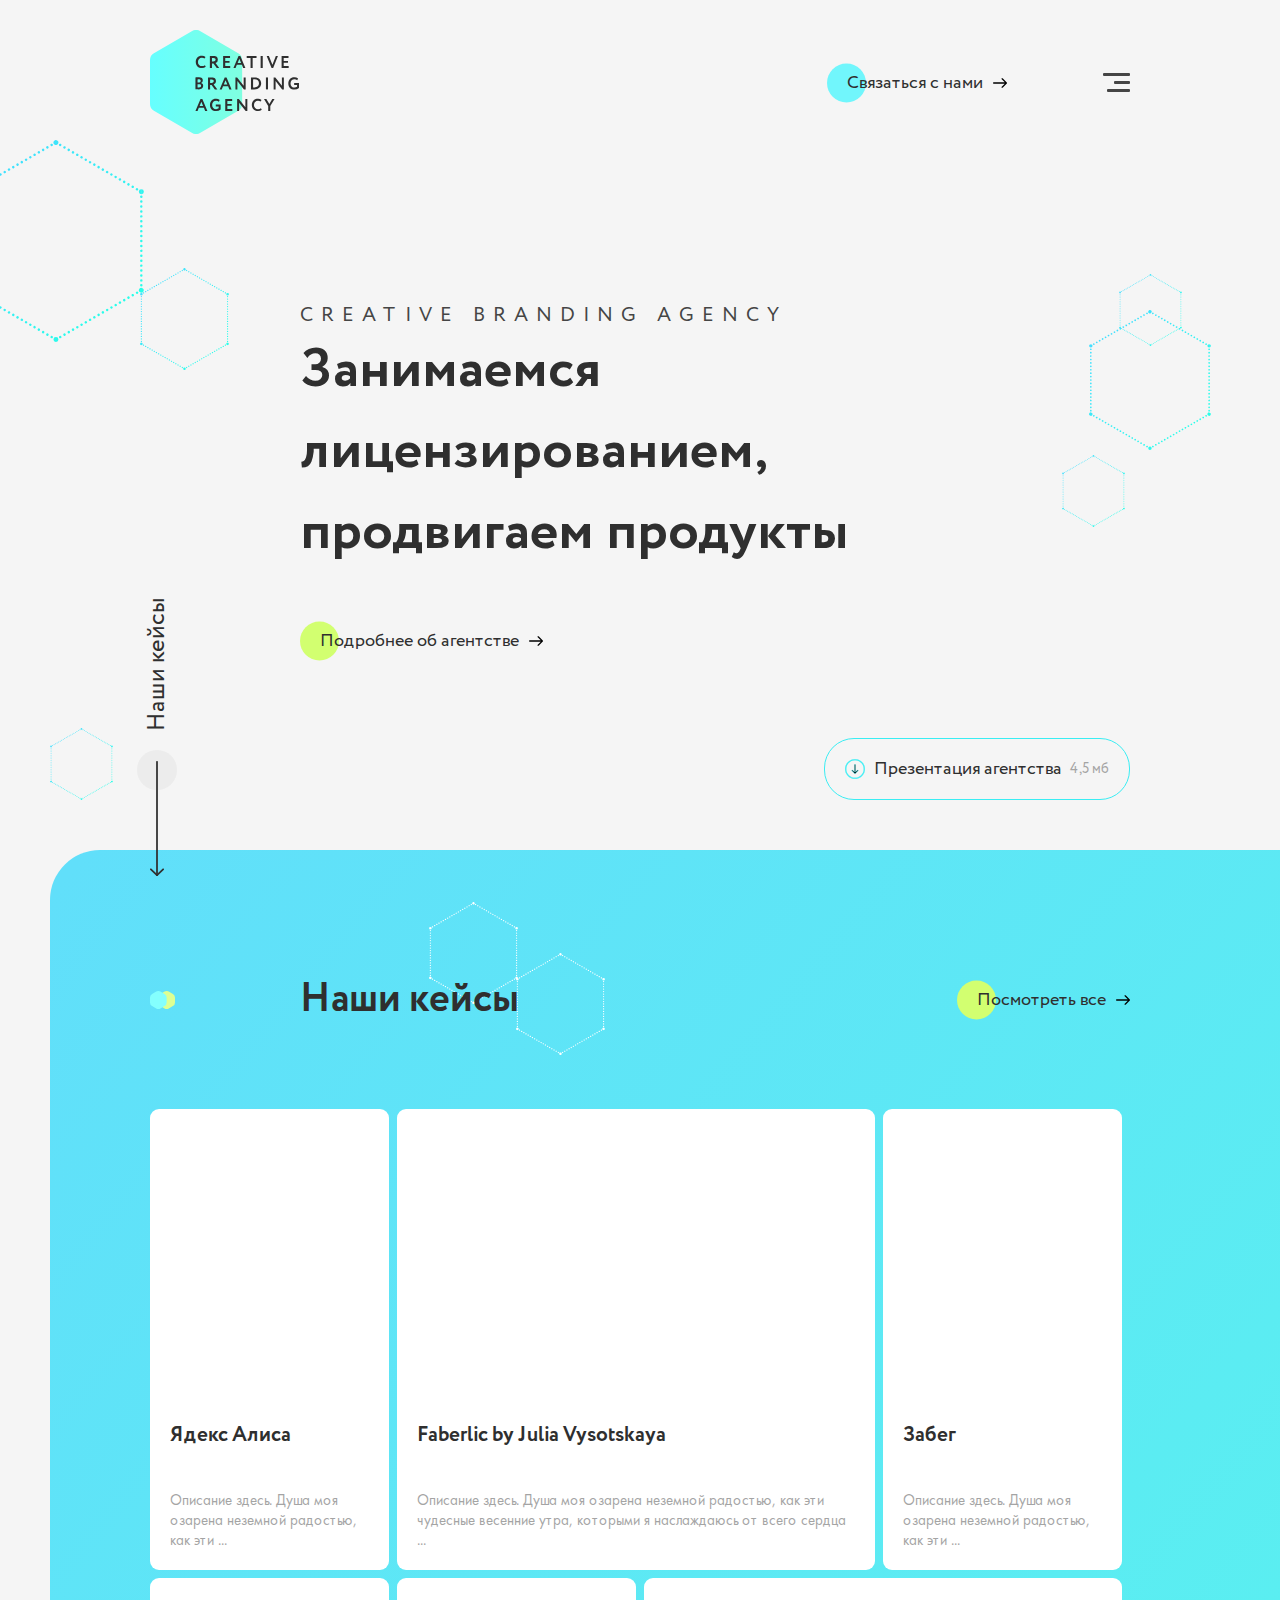
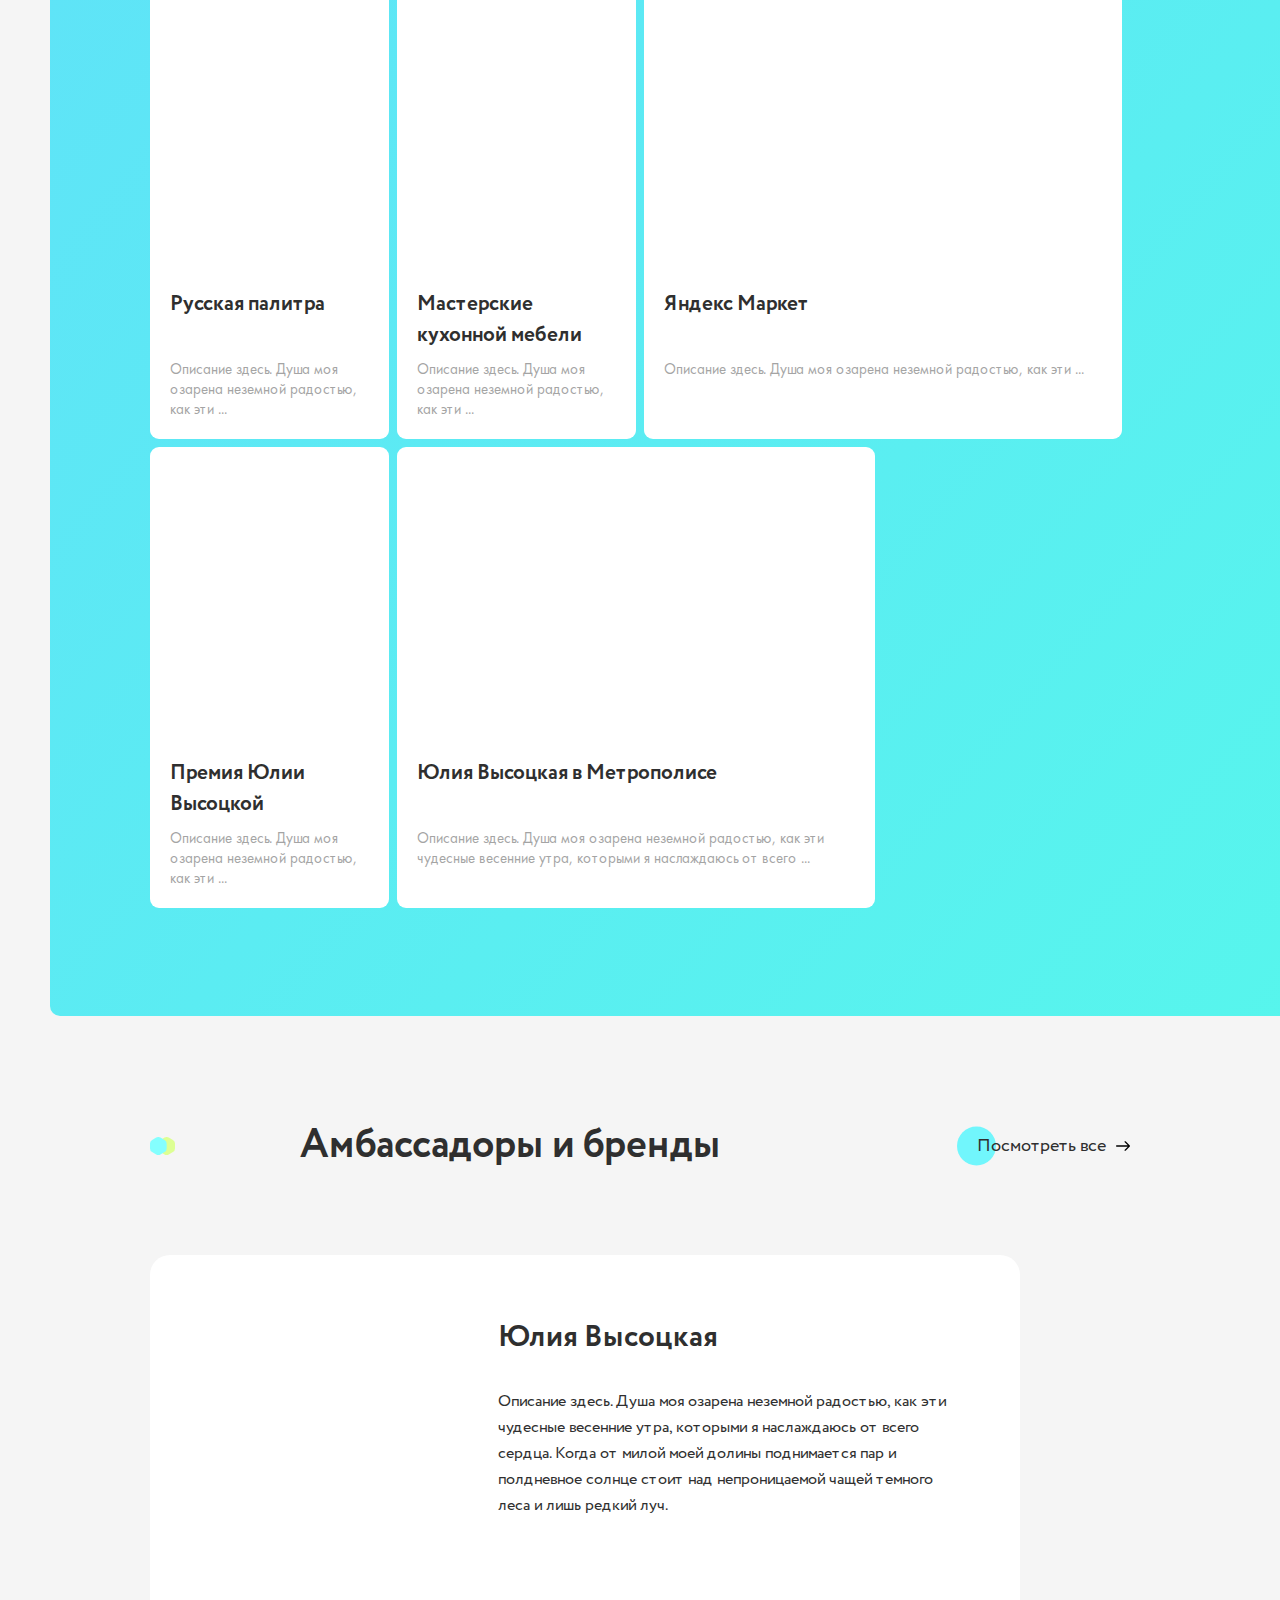
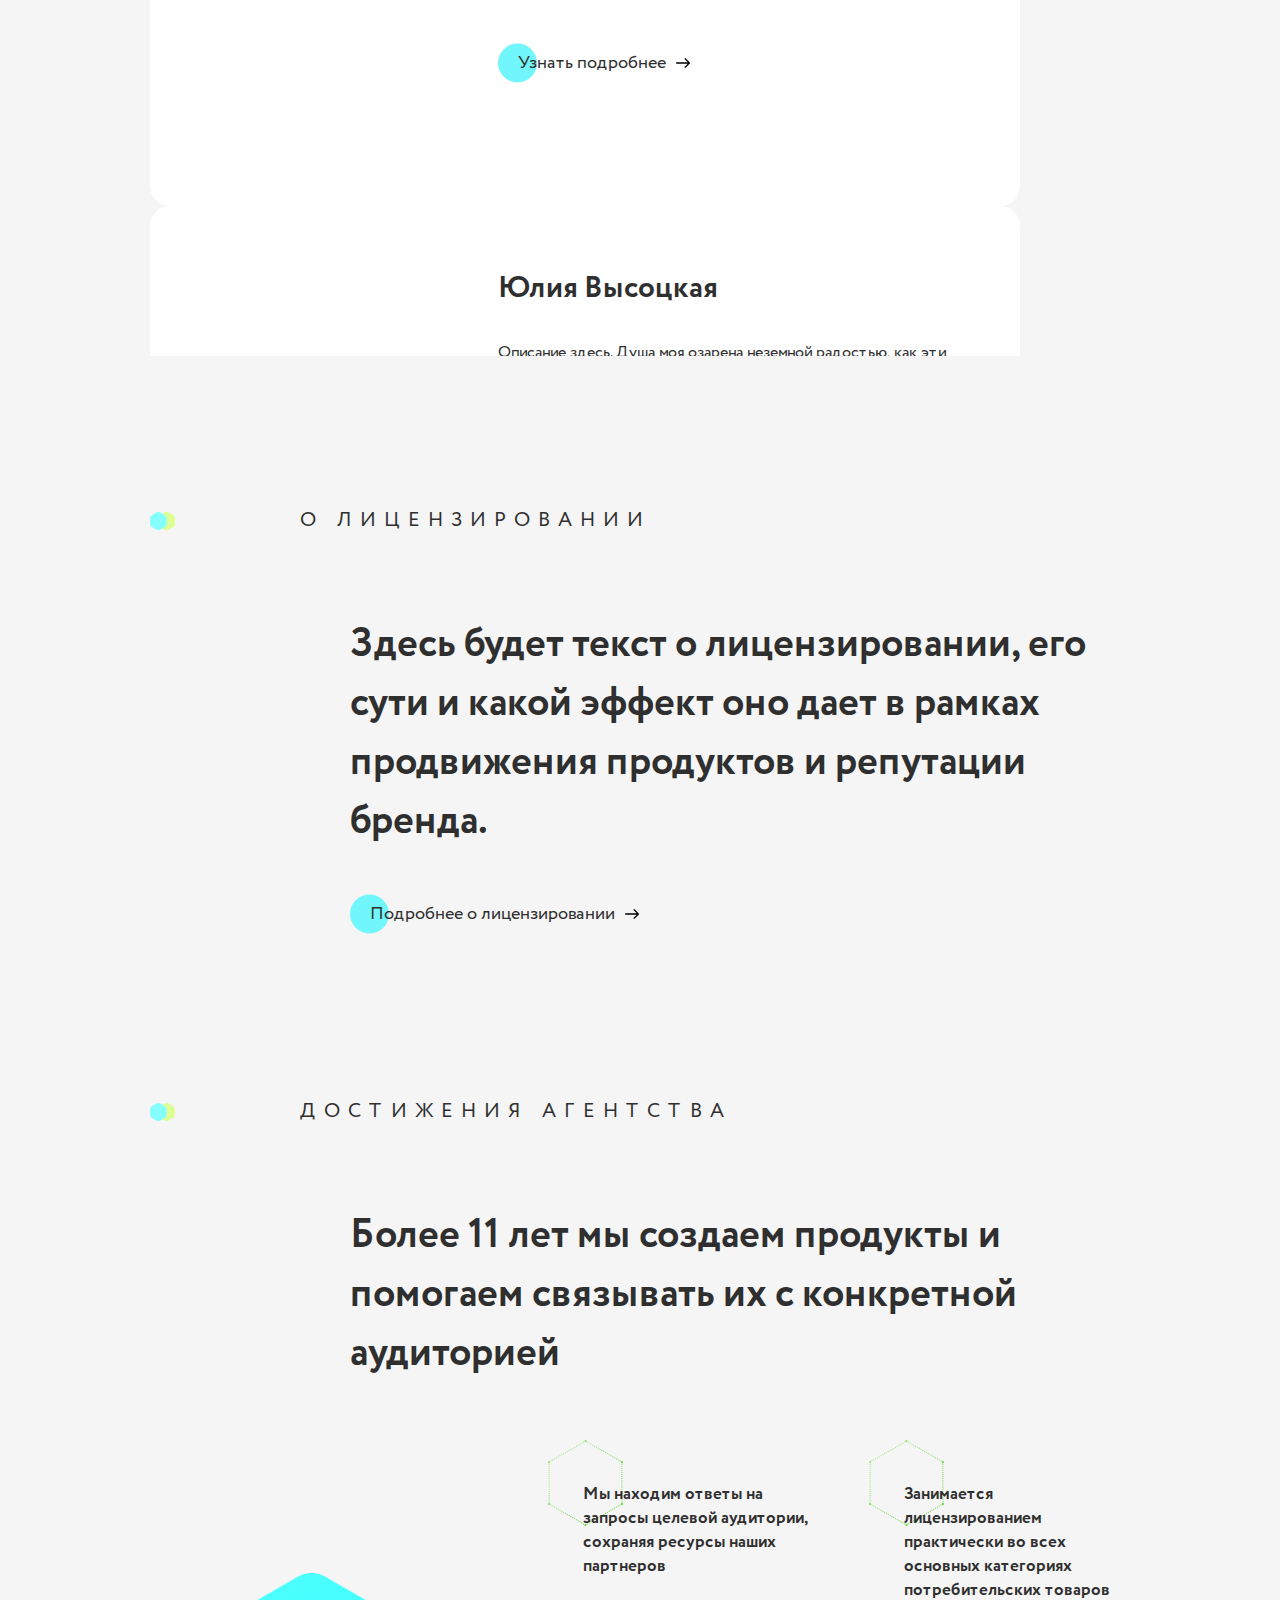
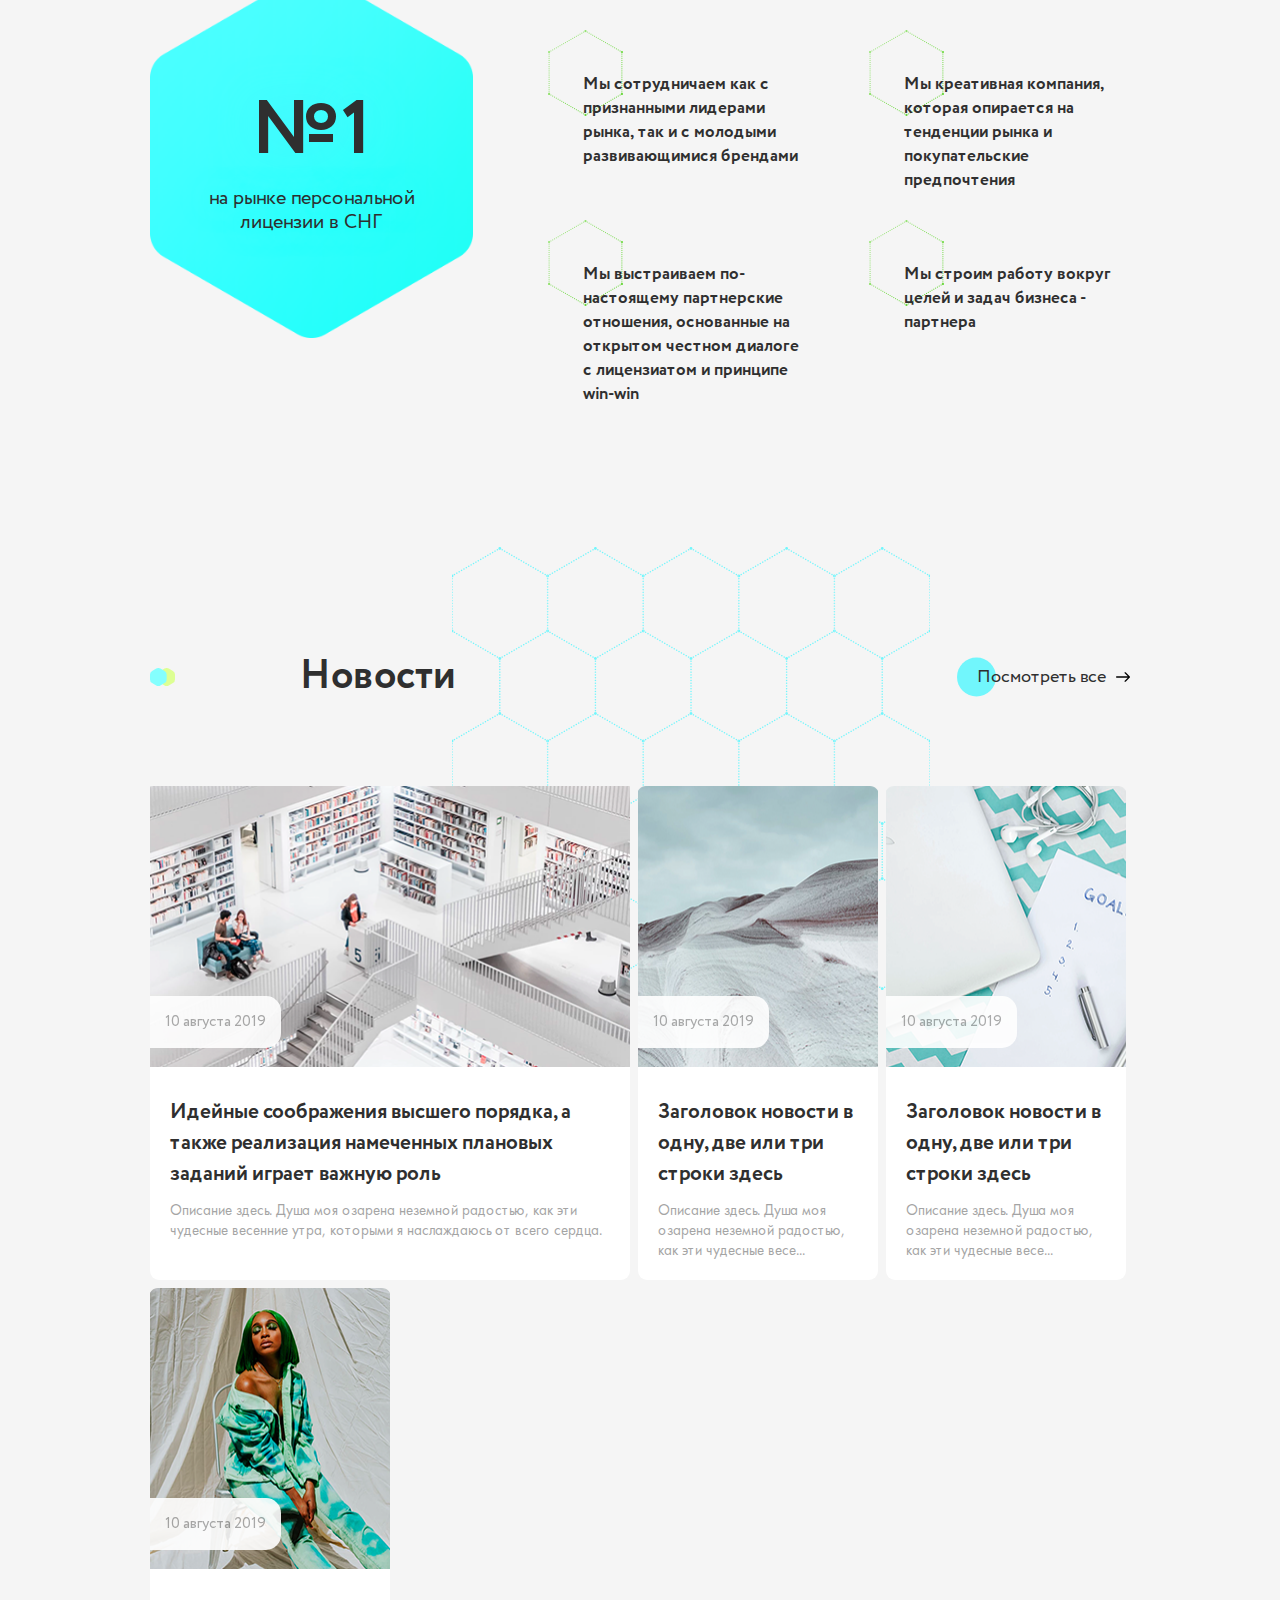
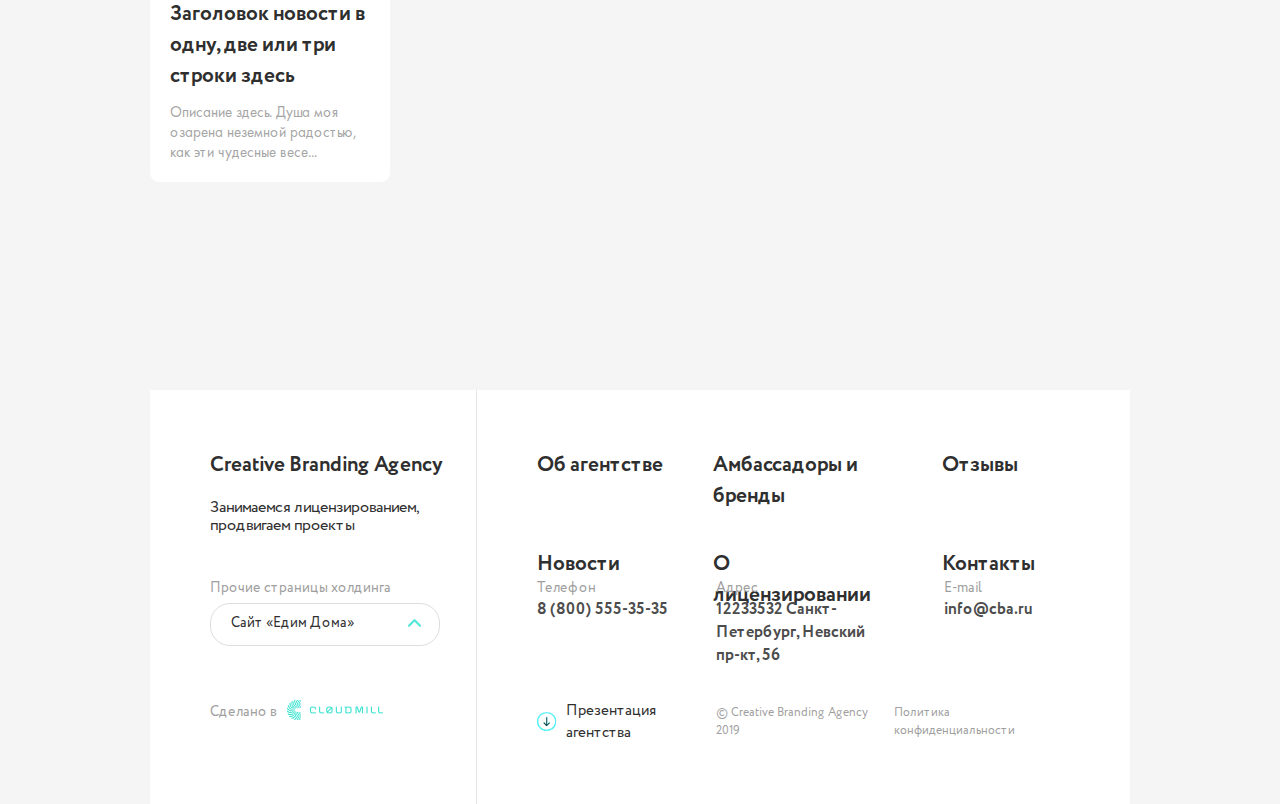
==== commit 1c262f2e: "адпатив слайдера со слоями" ====
--- a/index.html
+++ b/index.html
@@ -164,6 +164,7 @@
               </div>
             </a>
           </div>
+          <a href="" class="hide_link_mobile">Посмотреть все</a>
         </div>
       </section>
       <section class="brends">
@@ -260,6 +261,7 @@
               </div>
             </div>
           </div>
+          <a href="" class="hide_link_mobile">Посмотреть все</a>
         </div>
       </section>
       <section class="sub_section">
--- a/css/style.css
+++ b/css/style.css
@@ -114,11 +114,6 @@
 .wrapper header .content .right a.gray:before {
   background-color: #f5f5f5;
 }
-@media (max-width: 550px) {
-  .wrapper header .content .right a {
-    font-size: 14px;
-  }
-}
 .wrapper header .content .right a:before {
   content: "";
   transition: all 0.3s cubic-bezier(0.215, 0.61, 0.355, 1);
@@ -145,6 +140,11 @@
 }
 .wrapper header .content .right a:hover:before {
   width: calc(100% + 20px);
+}
+@media (max-width: 550px) {
+  .wrapper header .content .right a {
+    font-size: 14px;
+  }
 }
 @media (max-width: 768px) {
   .wrapper header .content .right a {
@@ -758,28 +758,32 @@
     margin-right: 0;
   }
 }
-.wrapper section.first_section .content p.title span {
-  color: #454545;
-  font-family: Circe;
-  display: block;
-  font-size: 20px;
-  font-weight: 400;
-  text-transform: uppercase;
-  letter-spacing: 8px;
-}
 @media (max-width: 1024px) {
   .wrapper section.first_section .content p.title {
     font-size: 36px;
   }
-  .wrapper section.first_section .content p.title span {
-    font-size: 14px;
-  }
 }
 @media (max-width: 550px) {
   .wrapper section.first_section .content p.title {
     font-size: 24px;
     margin-top: 100px;
   }
+}
+.wrapper section.first_section .content p.title span {
+  color: #454545;
+  font-family: Circe;
+  display: block;
+  font-size: 20px;
+  font-weight: 400;
+  text-transform: uppercase;
+  letter-spacing: 8px;
+}
+@media (max-width: 1024px) {
+  .wrapper section.first_section .content p.title span {
+    font-size: 14px;
+  }
+}
+@media (max-width: 550px) {
   .wrapper section.first_section .content p.title span {
     font-size: 12px;
   }
@@ -817,11 +821,6 @@
 .wrapper section.first_section .content a.more.gray:before {
   background-color: #f5f5f5;
 }
-@media (max-width: 550px) {
-  .wrapper section.first_section .content a.more {
-    font-size: 14px;
-  }
-}
 .wrapper section.first_section .content a.more:before {
   content: "";
   transition: all 0.3s cubic-bezier(0.215, 0.61, 0.355, 1);
@@ -848,6 +847,11 @@
 }
 .wrapper section.first_section .content a.more:hover:before {
   width: calc(100% + 20px);
+}
+@media (max-width: 550px) {
+  .wrapper section.first_section .content a.more {
+    font-size: 14px;
+  }
 }
 .wrapper section.first_section .content a.more::before {
   background-color: #d2ff70;
@@ -906,9 +910,9 @@
 }
 @media (max-width: 1024px) {
   .wrapper section.first_section .content a.presentation {
-    position: unset;
     margin-left: 200px;
     margin-right: 200px;
+    position: unset;
     margin-top: 30px;
     margin-right: 0;
   }
@@ -976,11 +980,6 @@
 .wrapper section.first_section .content a.index.gray:before {
   background-color: #f5f5f5;
 }
-@media (max-width: 550px) {
-  .wrapper section.first_section .content a.index {
-    font-size: 14px;
-  }
-}
 .wrapper section.first_section .content a.index:before {
   content: "";
   transition: all 0.3s cubic-bezier(0.215, 0.61, 0.355, 1);
@@ -1007,6 +1006,11 @@
 }
 .wrapper section.first_section .content a.index:hover:before {
   width: calc(100% + 20px);
+}
+@media (max-width: 550px) {
+  .wrapper section.first_section .content a.index {
+    font-size: 14px;
+  }
 }
 .wrapper section.first_section .content .breadcrumbs {
   list-style: none;
@@ -1125,6 +1129,11 @@
 .wrapper section.cases {
   margin-top: -50px;
 }
+@media (max-width: 768px) {
+  .wrapper section.cases {
+    overflow: hidden;
+  }
+}
 .wrapper section.cases .content {
   position: relative;
   z-index: 2;
@@ -1138,6 +1147,7 @@
 @media (max-width: 550px) {
   .wrapper section.cases .content {
     padding-top: 50px;
+    padding-bottom: 40px;
   }
 }
 .wrapper section.cases .content:before {
@@ -1246,11 +1256,6 @@
 .wrapper section.cases .content .title.button_green a.gray:before {
   background-color: #f5f5f5;
 }
-@media (max-width: 550px) {
-  .wrapper section.cases .content .title.button_green a {
-    font-size: 14px;
-  }
-}
 .wrapper section.cases .content .title.button_green a:before {
   content: "";
   transition: all 0.3s cubic-bezier(0.215, 0.61, 0.355, 1);
@@ -1278,6 +1283,11 @@
 .wrapper section.cases .content .title.button_green a:hover:before {
   width: calc(100% + 20px);
 }
+@media (max-width: 550px) {
+  .wrapper section.cases .content .title.button_green a {
+    font-size: 14px;
+  }
+}
 .wrapper section.cases .content .title.button_green a::before {
   background-color: #d2ff70;
 }
@@ -1298,6 +1308,9 @@
   height: 18px;
 }
 @media (max-width: 550px) {
+  .wrapper section.cases .content .title {
+    margin-bottom: 40px;
+  }
   .wrapper section.cases .content .title:before {
     content: none;
   }
@@ -1378,11 +1391,6 @@
 .wrapper section.cases .content .title a.gray:before {
   background-color: #f5f5f5;
 }
-@media (max-width: 550px) {
-  .wrapper section.cases .content .title a {
-    font-size: 14px;
-  }
-}
 .wrapper section.cases .content .title a:before {
   content: "";
   transition: all 0.3s cubic-bezier(0.215, 0.61, 0.355, 1);
@@ -1410,6 +1418,11 @@
 .wrapper section.cases .content .title a:hover:before {
   width: calc(100% + 20px);
 }
+@media (max-width: 550px) {
+  .wrapper section.cases .content .title a {
+    font-size: 14px;
+  }
+}
 .wrapper section.cases .content .title a {
   color: #2f2f2f;
   font-family: Circe;
@@ -1441,11 +1454,6 @@
 .wrapper section.cases .content .title a.gray:before {
   background-color: #f5f5f5;
 }
-@media (max-width: 550px) {
-  .wrapper section.cases .content .title a {
-    font-size: 14px;
-  }
-}
 .wrapper section.cases .content .title a:before {
   content: "";
   transition: all 0.3s cubic-bezier(0.215, 0.61, 0.355, 1);
@@ -1473,8 +1481,18 @@
 .wrapper section.cases .content .title a:hover:before {
   width: calc(100% + 20px);
 }
+@media (max-width: 550px) {
+  .wrapper section.cases .content .title a {
+    font-size: 14px;
+  }
+}
 .wrapper section.cases .content .title a::before {
   background-color: #d2ff70;
+}
+@media (max-width: 550px) {
+  .wrapper section.cases .content .title a.all {
+    display: none;
+  }
 }
 .wrapper section.cases .content .block {
   display: flex;
@@ -1486,7 +1504,7 @@
   .wrapper section.cases .content .block.first_big .item:nth-child(12n - 5),
   .wrapper section.cases .content .block.first_big .item:nth-child(12n - 3) {
     flex-basis: calc(((100% - 32px)/5)*2);
-    max-width: calc(((100% - 32px)/5)*2);
+    max-width: 480px;
   }
 }
 @media (max-width: 1300px) and (min-width: 1025px) {
@@ -1494,14 +1512,14 @@
   .wrapper section.cases .content .block.first_big .item:nth-child(9n - 3),
   .wrapper section.cases .content .block.first_big .item:nth-child(9n - 2) {
     flex-basis: calc(((100% - 24px)/4)*2);
-    max-width: calc(((100% - 24px)/4)*2);
+    max-width: 480px;
   }
 }
 @media (max-width: 1024px) and (min-width: 769px) {
   .wrapper section.cases .content .block.first_big .item:nth-child(10n - 9),
   .wrapper section.cases .content .block.first_big .item:nth-child(10n - 3) {
     flex-basis: calc(((100% - 16px)/3)*2);
-    max-width: calc(((100% - 16px)/3)*2);
+    max-width: 480px;
   }
 }
 @media (min-width: 1301px) {
@@ -1509,7 +1527,7 @@
   .wrapper section.cases .content .block.two_big .item:nth-child(12n - 5),
   .wrapper section.cases .content .block.two_big .item:nth-child(12n - 2) {
     flex-basis: calc(((100% - 32px)/5)*2);
-    max-width: calc(((100% - 32px)/5)*2);
+    max-width: 480px;
   }
 }
 @media (max-width: 1300px) and (min-width: 1025px) {
@@ -1517,14 +1535,14 @@
   .wrapper section.cases .content .block.two_big .item:nth-child(9n - 3),
   .wrapper section.cases .content .block.two_big .item:nth-child(9n - 1) {
     flex-basis: calc(((100% - 24px)/4)*2);
-    max-width: calc(((100% - 24px)/4)*2);
+    max-width: 480px;
   }
 }
 @media (max-width: 1024px) and (min-width: 769px) {
   .wrapper section.cases .content .block.two_big .item:nth-child(10n - 8),
   .wrapper section.cases .content .block.two_big .item:nth-child(10n - 4) {
     flex-basis: calc(((100% - 16px)/3)*2);
-    max-width: calc(((100% - 16px)/3)*2);
+    max-width: 480px;
   }
 }
 .wrapper section.cases .content .block.big_title .item .text p.one {
@@ -1538,13 +1556,23 @@
 .wrapper section.cases .content .block.post_new .item:last-child {
   margin-right: 0;
 }
+@media (max-width: 768px) {
+  .wrapper section.cases .content .block {
+    width: 248px;
+    padding-bottom: 40px;
+  }
+  .wrapper section.cases .content .block .slick-list {
+    overflow: visible;
+    width: 100%;
+  }
+}
 .wrapper section.cases .content .block .item {
   background-color: #fff;
   margin-bottom: 8px;
   border-radius: 9px;
   position: relative;
   flex-basis: calc((100% - 32px)/5);
-  max-width: calc((100% - 32px)/5);
+  max-width: 240px;
   margin-right: 8px;
 }
 .wrapper section.cases .content .block .item:nth-child(4n) {
@@ -1553,7 +1581,6 @@
 @media (max-width: 1300px) and (min-width: 1025px) {
   .wrapper section.cases .content .block .item {
     flex-basis: calc((100% - 24px)/4);
-    max-width: calc((100% - 24px)/4);
   }
   .wrapper section.cases .content .block .item:nth-child(4n) {
     margin-right: 8px;
@@ -1565,7 +1592,6 @@
 @media (max-width: 1024px) and (min-width: 769px) {
   .wrapper section.cases .content .block .item {
     flex-basis: calc((100% - 16px)/3);
-    max-width: calc((100% - 16px)/3);
   }
   .wrapper section.cases .content .block .item:nth-child(4n) {
     margin-right: 8px;
@@ -1574,6 +1600,17 @@
   .wrapper section.cases .content .block .item:nth-child(7n - 2),
   .wrapper section.cases .content .block .item:nth-child(7n) {
     margin-right: 0;
+  }
+}
+@media (max-width: 768px) {
+  .wrapper section.cases .content .block .item {
+    flex-basis: auto;
+    margin: auto;
+  }
+}
+@media (max-width: 550px) {
+  .wrapper section.cases .content .block .item {
+    max-width: 240px;
   }
 }
 .wrapper section.cases .content .block .item:hover .str {
@@ -1644,6 +1681,11 @@
 .wrapper section.cases .content .block .item .text {
   padding: 20px;
 }
+@media (max-width: 768px) {
+  .wrapper section.cases .content .block .item .text {
+    min-height: 206px;
+  }
+}
 .wrapper section.cases .content .block .item .text p {
   margin: 0;
 }
@@ -1666,7 +1708,7 @@
   .wrapper section.cases .content .block .item:nth-child(12n - 5),
   .wrapper section.cases .content .block .item:nth-child(12n - 2) {
     flex-basis: calc(((100% - 32px)/5)*2);
-    max-width: calc(((100% - 32px)/5)*2);
+    max-width: 480px;
   }
 }
 @media (max-width: 1300px) and (min-width: 1025px) {
@@ -1674,14 +1716,86 @@
   .wrapper section.cases .content .block .item:nth-child(9n - 3),
   .wrapper section.cases .content .block .item:nth-child(9n - 1) {
     flex-basis: calc(((100% - 24px)/4)*2);
-    max-width: calc(((100% - 24px)/4)*2);
+    max-width: 480px;
   }
 }
 @media (max-width: 1024px) and (min-width: 769px) {
   .wrapper section.cases .content .block .item:nth-child(10n - 8),
   .wrapper section.cases .content .block .item:nth-child(10n - 4) {
     flex-basis: calc(((100% - 16px)/3)*2);
-    max-width: calc(((100% - 16px)/3)*2);
+    max-width: 480px;
+  }
+}
+.wrapper section.cases .content .hide_link_mobile {
+  color: #2f2f2f;
+  font-family: Circe;
+  font-size: 18px;
+  font-weight: 400;
+  position: relative;
+  z-index: 2;
+  padding-left: 20px;
+  white-space: nowrap;
+  display: none;
+}
+.wrapper section.cases .content .hide_link_mobile.green::before {
+  background-color: #d2ff70;
+}
+.wrapper section.cases .content .hide_link_mobile.invert {
+  display: flex;
+  flex-direction: row-reverse;
+  padding-left: 0;
+  padding-right: 20px;
+}
+.wrapper section.cases .content .hide_link_mobile.invert:after {
+  margin-right: 10px;
+  margin-left: 0;
+  transform: rotate(180deg);
+}
+.wrapper section.cases .content .hide_link_mobile.invert:before {
+  left: auto;
+  right: 0;
+}
+.wrapper section.cases .content .hide_link_mobile.gray:before {
+  background-color: #f5f5f5;
+}
+.wrapper section.cases .content .hide_link_mobile:before {
+  content: "";
+  transition: all 0.3s cubic-bezier(0.215, 0.61, 0.355, 1);
+  display: block;
+  width: 39px;
+  height: 39px;
+  background-color: #71f6fc;
+  border-radius: 20px;
+  position: absolute;
+  left: 0;
+  top: 50%;
+  transform: translate(0, -50%);
+  z-index: -1;
+}
+.wrapper section.cases .content .hide_link_mobile:after {
+  content: "";
+  background-image: url(../images/str_right.svg);
+  background-size: contain;
+  background-repeat: no-repeat;
+  margin-left: 10px;
+  display: inline-block;
+  width: 14px;
+  height: 10px;
+}
+.wrapper section.cases .content .hide_link_mobile:hover:before {
+  width: calc(100% + 20px);
+}
+@media (max-width: 550px) {
+  .wrapper section.cases .content .hide_link_mobile {
+    font-size: 14px;
+  }
+}
+.wrapper section.cases .content .hide_link_mobile::before {
+  background-color: #d2ff70;
+}
+@media (max-width: 550px) {
+  .wrapper section.cases .content .hide_link_mobile {
+    display: inline;
   }
 }
 .wrapper section.brends {
@@ -1689,6 +1803,22 @@
   overflow: hidden;
   position: relative;
   margin-bottom: 150px;
+}
+@media (max-width: 1024px) {
+  .wrapper section.brends {
+    margin-top: 80px;
+    margin-bottom: 80px;
+  }
+}
+@media (max-width: 850px) {
+  .wrapper section.brends {
+    margin-bottom: 40px;
+  }
+}
+@media (max-width: 550px) {
+  .wrapper section.brends {
+    margin-top: 40px;
+  }
 }
 .wrapper section.brends .figure:nth-child(1) {
   background-repeat: no-repeat;
@@ -1744,6 +1874,11 @@
 .wrapper section.brends .figure:nth-child(2).white {
   filter: grayscale(1) contrast(2);
 }
+@media (max-width: 850px) {
+  .wrapper section.brends .content {
+    padding-bottom: 40px;
+  }
+}
 .wrapper section.brends .content .title {
   display: flex;
   justify-content: space-between;
@@ -1782,11 +1917,6 @@
 .wrapper section.brends .content .title.button_green a.gray:before {
   background-color: #f5f5f5;
 }
-@media (max-width: 550px) {
-  .wrapper section.brends .content .title.button_green a {
-    font-size: 14px;
-  }
-}
 .wrapper section.brends .content .title.button_green a:before {
   content: "";
   transition: all 0.3s cubic-bezier(0.215, 0.61, 0.355, 1);
@@ -1814,6 +1944,11 @@
 .wrapper section.brends .content .title.button_green a:hover:before {
   width: calc(100% + 20px);
 }
+@media (max-width: 550px) {
+  .wrapper section.brends .content .title.button_green a {
+    font-size: 14px;
+  }
+}
 .wrapper section.brends .content .title.button_green a::before {
   background-color: #d2ff70;
 }
@@ -1834,6 +1969,9 @@
   height: 18px;
 }
 @media (max-width: 550px) {
+  .wrapper section.brends .content .title {
+    margin-bottom: 40px;
+  }
   .wrapper section.brends .content .title:before {
     content: none;
   }
@@ -1914,11 +2052,6 @@
 .wrapper section.brends .content .title a.gray:before {
   background-color: #f5f5f5;
 }
-@media (max-width: 550px) {
-  .wrapper section.brends .content .title a {
-    font-size: 14px;
-  }
-}
 .wrapper section.brends .content .title a:before {
   content: "";
   transition: all 0.3s cubic-bezier(0.215, 0.61, 0.355, 1);
@@ -1945,6 +2078,16 @@
 }
 .wrapper section.brends .content .title a:hover:before {
   width: calc(100% + 20px);
+}
+@media (max-width: 550px) {
+  .wrapper section.brends .content .title a {
+    font-size: 14px;
+  }
+}
+@media (max-width: 850px) {
+  .wrapper section.brends .content .title a {
+    display: none;
+  }
 }
 .wrapper section.brends .content .slider_wrapper {
   padding-right: 310px;
@@ -1969,98 +2112,146 @@
 .wrapper section.brends .content .slider_wrapper.small-slider .slider .item {
   height: auto;
 }
-.wrapper section.brends .content .slider_wrapper.slider_layers .slider .slick-slide .item {
-  transform: translate(-220px, 0) scale(0.9);
-}
-.wrapper section.brends .content .slider_wrapper.slider_layers .slider .slick-current .item {
-  transform: none;
-}
-.wrapper section.brends .content .slider_wrapper.slider_layers .slider .slick-current + .slick-slide {
-  opacity: 1 !important;
-}
-.wrapper section.brends .content .slider_wrapper.slider_layers .slider .slick-current + .slick-slide .item {
-  transform: translate(220px, 0) scale(0.9);
-}
-.wrapper section.brends .content .slider_wrapper.slider_layers .slider .slick-current + .slick-slide .item:before {
-  opacity: 0.9;
-  z-index: 3;
-}
-.wrapper section.brends .content .slider_wrapper.slider_layers .slider .slick-current + .slick-slide .item .text {
-  opacity: 0;
-}
-.wrapper section.brends .content .slider_wrapper.slider_layers .slider .slick-current + .slick-slide .item .img {
-  left: 50%;
-}
-.wrapper section.brends .content .slider_wrapper.slider_layers .slider .slick-current + .slick-slide .item .img img {
-  margin-left: 50%;
-  filter: blur(2px);
-}
-.wrapper section.brends .content .slider_wrapper.slider_layers .slider .slick-current + .slick-slide + .slick-slide {
-  opacity: 1 !important;
-  z-index: 997 !important;
-}
-.wrapper section.brends .content .slider_wrapper.slider_layers .slider .slick-current + .slick-slide + .slick-slide .item {
-  transform: translate(360px, 0) scale(0.8);
-}
-.wrapper section.brends .content .slider_wrapper.slider_layers .slider .slick-current + .slick-slide + .slick-slide .item:before {
-  background: rgba(255, 255, 255, 0.76);
-  z-index: 3;
-  opacity: 1;
-}
-.wrapper section.brends .content .slider_wrapper.slider_layers .slider .slick-current + .slick-slide + .slick-slide .item:after {
-  content: "";
-  display: block;
-  height: 80%;
-  position: absolute;
-  width: 100px;
-  border-radius: 50%;
-  background-color: #000;
-  opacity: 0.8;
-  right: 80px;
-  z-index: 1;
-  filter: blur(35px);
-  top: 50%;
-  transform: translate(0, -50%);
-}
-.wrapper section.brends .content .slider_wrapper.slider_layers .slider .slick-current + .slick-slide + .slick-slide .item .text {
-  opacity: 0;
-}
-.wrapper section.brends .content .slider_wrapper.slider_layers .slider .slick-current + .slick-slide + .slick-slide .item .img {
-  left: 50%;
-}
-.wrapper section.brends .content .slider_wrapper.slider_layers .slider .slick-current + .slick-slide + .slick-slide .item .img img {
-  margin-left: 50%;
-  filter: blur(2px);
-}
-.wrapper section.brends .content .slider_wrapper.slider_layers .slider .slick-current + .slick-slide + .slick-slide .item .img {
-  filter: blur(4px);
-}
-.wrapper section.brends .content .slider_wrapper.slider_layers .slider .slick-current + .slick-slide + .slick-slide + .slick-slide {
-  z-index: 996 !important;
-}
-.wrapper section.brends .content .slider_wrapper.slider_layers .slider .slick-current + .slick-slide + .slick-slide + .slick-slide .item {
-  transform: translate(400px, 0) scale(0.7);
-}
-.wrapper section.brends .content .slider_wrapper.slider_layers .slider .slick-current + .slick-slide + .slick-slide + .slick-slide .item:before {
-  background: rgba(255, 255, 255, 0.76);
-  z-index: 3;
-  opacity: 1;
-}
-.wrapper section.brends .content .slider_wrapper.slider_layers .slider .slick-current + .slick-slide + .slick-slide + .slick-slide .item .text {
-  opacity: 0;
-}
-.wrapper section.brends .content .slider_wrapper.slider_layers .slider .slick-current + .slick-slide + .slick-slide + .slick-slide .item .img {
-  left: 50%;
-  filter: blur(4px);
-}
-.wrapper section.brends .content .slider_wrapper.slider_layers .slider .slick-current + .slick-slide + .slick-slide + .slick-slide .item .img img {
-  margin-left: 50%;
-  filter: blur(2px);
+@media (min-width: 851px) {
+  .wrapper section.brends .content .slider_wrapper.slider_layers .slider .slick-slide .item {
+    transform: translate(-220px, 0) scale(0.9);
+  }
+  .wrapper section.brends .content .slider_wrapper.slider_layers .slider .slick-current .item {
+    transform: none;
+  }
+  .wrapper section.brends .content .slider_wrapper.slider_layers .slider .slick-current + .slick-slide {
+    opacity: 1 !important;
+  }
+  .wrapper section.brends .content .slider_wrapper.slider_layers .slider .slick-current + .slick-slide .item {
+    transform: translate(220px, 0) scale(0.9);
+  }
+  .wrapper section.brends .content .slider_wrapper.slider_layers .slider .slick-current + .slick-slide .item:before {
+    opacity: 0.9;
+    z-index: 3;
+  }
+  .wrapper section.brends .content .slider_wrapper.slider_layers .slider .slick-current + .slick-slide .item .text {
+    opacity: 0;
+  }
+  .wrapper section.brends .content .slider_wrapper.slider_layers .slider .slick-current + .slick-slide .item .img {
+    left: 50%;
+  }
+  .wrapper section.brends .content .slider_wrapper.slider_layers .slider .slick-current + .slick-slide .item .img img {
+    margin-left: 50%;
+    filter: blur(2px);
+  }
+  .wrapper section.brends .content .slider_wrapper.slider_layers .slider .slick-current + .slick-slide + .slick-slide {
+    opacity: 1 !important;
+    z-index: 997 !important;
+  }
+  .wrapper section.brends .content .slider_wrapper.slider_layers .slider .slick-current + .slick-slide + .slick-slide .item {
+    transform: translate(360px, 0) scale(0.8);
+  }
+  .wrapper section.brends .content .slider_wrapper.slider_layers .slider .slick-current + .slick-slide + .slick-slide .item:before {
+    background: rgba(255, 255, 255, 0.76);
+    z-index: 3;
+    opacity: 1;
+  }
+  .wrapper section.brends .content .slider_wrapper.slider_layers .slider .slick-current + .slick-slide + .slick-slide .item:after {
+    content: "";
+    display: block;
+    height: 80%;
+    position: absolute;
+    width: 100px;
+    border-radius: 50%;
+    background-color: #000;
+    opacity: 0.8;
+    right: 80px;
+    z-index: 1;
+    filter: blur(35px);
+    top: 50%;
+    transform: translate(0, -50%);
+  }
+  .wrapper section.brends .content .slider_wrapper.slider_layers .slider .slick-current + .slick-slide + .slick-slide .item .text {
+    opacity: 0;
+  }
+  .wrapper section.brends .content .slider_wrapper.slider_layers .slider .slick-current + .slick-slide + .slick-slide .item .img {
+    left: 50%;
+  }
+  .wrapper section.brends .content .slider_wrapper.slider_layers .slider .slick-current + .slick-slide + .slick-slide .item .img img {
+    margin-left: 50%;
+    filter: blur(2px);
+  }
+  .wrapper section.brends .content .slider_wrapper.slider_layers .slider .slick-current + .slick-slide + .slick-slide .item .img {
+    filter: blur(4px);
+  }
+  .wrapper section.brends .content .slider_wrapper.slider_layers .slider .slick-current + .slick-slide + .slick-slide + .slick-slide {
+    z-index: 996 !important;
+  }
+  .wrapper section.brends .content .slider_wrapper.slider_layers .slider .slick-current + .slick-slide + .slick-slide + .slick-slide .item {
+    transform: translate(400px, 0) scale(0.7);
+  }
+  .wrapper section.brends .content .slider_wrapper.slider_layers .slider .slick-current + .slick-slide + .slick-slide + .slick-slide .item:before {
+    background: rgba(255, 255, 255, 0.76);
+    z-index: 3;
+    opacity: 1;
+  }
+  .wrapper section.brends .content .slider_wrapper.slider_layers .slider .slick-current + .slick-slide + .slick-slide + .slick-slide .item .text {
+    opacity: 0;
+  }
+  .wrapper section.brends .content .slider_wrapper.slider_layers .slider .slick-current + .slick-slide + .slick-slide + .slick-slide .item .img {
+    left: 50%;
+    filter: blur(4px);
+  }
+  .wrapper section.brends .content .slider_wrapper.slider_layers .slider .slick-current + .slick-slide + .slick-slide + .slick-slide .item .img img {
+    margin-left: 50%;
+    filter: blur(2px);
+  }
+}
+@media (min-width: 851px) and (max-width: 1300px) {
+  .wrapper section.brends .content .slider_wrapper.slider_layers .slider .slick-slide .item {
+    transform: translate(-110px, 0) scale(0.9);
+  }
+}
+@media (min-width: 851px) and (max-width: 1300px) {
+  .wrapper section.brends .content .slider_wrapper.slider_layers .slider .slick-current .item {
+    transform: none;
+  }
+}
+@media (min-width: 851px) and (max-width: 1300px) {
+  .wrapper section.brends .content .slider_wrapper.slider_layers .slider .slick-current + .slick-slide + .slick-slide .item {
+    transform: translate(110px, 0) scale(0.9);
+  }
+}
+@media (min-width: 851px) and (max-width: 1300px) {
+  .wrapper section.brends .content .slider_wrapper.slider_layers .slider .slick-current + .slick-slide + .slick-slide + .slick-slide .item {
+    transform: translate(190px, 0) scale(0.8);
+  }
+}
+@media (max-width: 1300px) {
+  .wrapper section.brends .content .slider_wrapper {
+    padding-right: 110px;
+  }
+}
+@media (max-width: 850px) {
+  .wrapper section.brends .content .slider_wrapper {
+    padding-right: 0;
+    padding-bottom: 0;
+  }
 }
 .wrapper section.brends .content .slider_wrapper .slider {
   width: 100%;
   height: 551px;
   position: relative;
+}
+@media (max-width: 1024px) {
+  .wrapper section.brends .content .slider_wrapper .slider {
+    height: 450px;
+  }
+}
+@media (max-width: 768px) {
+  .wrapper section.brends .content .slider_wrapper .slider {
+    height: auto;
+  }
+}
+@media (min-width: 851px) {
+  .wrapper section.brends .content .slider_wrapper .slider .slick-list {
+    overflow: visible;
+  }
 }
 .wrapper section.brends .content .slider_wrapper .slider .item {
   height: 551px;
@@ -2070,6 +2261,29 @@
   overflow: hidden;
   transition: all 1s cubic-bezier(0.215, 0.61, 0.355, 1);
   transform: translate(0, 0);
+}
+@media (max-width: 1024px) {
+  .wrapper section.brends .content .slider_wrapper .slider .item {
+    height: 450px;
+  }
+}
+@media (max-width: 850px) {
+  .wrapper section.brends .content .slider_wrapper .slider .item {
+    width: calc(100% - 10px) !important;
+    margin: auto;
+  }
+}
+@media (max-width: 768px) {
+  .wrapper section.brends .content .slider_wrapper .slider .item {
+    padding-bottom: 240px;
+    height: auto;
+  }
+}
+@media (max-width: 450px) {
+  .wrapper section.brends .content .slider_wrapper .slider .item {
+    width: 100% !important;
+    padding-bottom: 160px;
+  }
 }
 .wrapper section.brends .content .slider_wrapper .slider .item.current:before {
   z-index: -2;
@@ -2099,6 +2313,22 @@
   max-height: 100%;
   height: 100%;
 }
+@media (max-width: 768px) {
+  .wrapper section.brends .content .slider_wrapper .slider .item .img {
+    height: 240px;
+    width: 100%;
+    top: auto;
+    bottom: 0;
+  }
+  .wrapper section.brends .content .slider_wrapper .slider .item .img img {
+    margin: auto;
+  }
+}
+@media (max-width: 450px) {
+  .wrapper section.brends .content .slider_wrapper .slider .item .img {
+    height: 160px;
+  }
+}
 .wrapper section.brends .content .slider_wrapper .slider .item .text {
   padding: 90px 0;
   padding-right: 100px;
@@ -2107,6 +2337,20 @@
   height: calc(100% - 180px);
   z-index: 2;
 }
+@media (max-width: 1300px) {
+  .wrapper section.brends .content .slider_wrapper .slider .item .text {
+    padding: 60px 0;
+    padding-right: 60px;
+  }
+}
+@media (max-width: 768px) {
+  .wrapper section.brends .content .slider_wrapper .slider .item .text {
+    padding: 30px;
+    padding-bottom: 60px;
+    margin-left: 0;
+    height: auto;
+  }
+}
 .wrapper section.brends .content .slider_wrapper .slider .item .text p.one {
   color: #2f2f2f;
   font-family: Circe;
@@ -2123,6 +2367,27 @@
   line-height: 28px;
   margin: 0;
 }
+@media (max-width: 1300px) {
+  .wrapper section.brends .content .slider_wrapper .slider .item .text p {
+    text-shadow: 1px 1px 2px white, 0 0 1em white;
+  }
+  .wrapper section.brends .content .slider_wrapper .slider .item .text p.one {
+    font-size: 30px;
+  }
+  .wrapper section.brends .content .slider_wrapper .slider .item .text p.two {
+    font-size: 16px;
+    line-height: 26px;
+  }
+}
+@media (max-width: 450px) {
+  .wrapper section.brends .content .slider_wrapper .slider .item .text p.one {
+    font-size: 20px;
+  }
+  .wrapper section.brends .content .slider_wrapper .slider .item .text p.two {
+    font-size: 14px;
+    line-height: 24px;
+  }
+}
 .wrapper section.brends .content .slider_wrapper .slider .item .text a {
   color: #2f2f2f;
   font-family: Circe;
@@ -2156,11 +2421,6 @@
 .wrapper section.brends .content .slider_wrapper .slider .item .text a.gray:before {
   background-color: #f5f5f5;
 }
-@media (max-width: 550px) {
-  .wrapper section.brends .content .slider_wrapper .slider .item .text a {
-    font-size: 14px;
-  }
-}
 .wrapper section.brends .content .slider_wrapper .slider .item .text a:before {
   content: "";
   transition: all 0.3s cubic-bezier(0.215, 0.61, 0.355, 1);
@@ -2188,8 +2448,15 @@
 .wrapper section.brends .content .slider_wrapper .slider .item .text a:hover:before {
   width: calc(100% + 20px);
 }
-.wrapper section.brends .content .slider_wrapper .slider .slick-list {
-  overflow: visible;
+@media (max-width: 550px) {
+  .wrapper section.brends .content .slider_wrapper .slider .item .text a {
+    font-size: 14px;
+  }
+}
+@media (max-width: 1024px) {
+  .wrapper section.brends .content .slider_wrapper .slider .item .text a {
+    bottom: 15px;
+  }
 }
 .wrapper section.brends .content .slider_wrapper .slider .slick-next {
   width: 95px;
@@ -2242,6 +2509,12 @@
   background-position: center;
   height: 20px;
 }
+@media (max-width: 850px) {
+  .wrapper section.brends .content .slider_wrapper .slider .slick-next:before {
+    width: 19px;
+    height: 15px;
+  }
+}
 .wrapper section.brends .content .slider_wrapper .slider .slick-next.prev::before {
   width: 20px;
   height: 14px;
@@ -2250,6 +2523,16 @@
 .wrapper section.brends .content .slider_wrapper .slider .slick-next.prev.big::before {
   width: 28px;
   height: 20px;
+}
+@media (max-width: 850px) {
+  .wrapper section.brends .content .slider_wrapper .slider .slick-next.prev::before {
+    width: 14px;
+    height: 10px;
+  }
+  .wrapper section.brends .content .slider_wrapper .slider .slick-next.prev.big::before {
+    width: 19px;
+    height: 15px;
+  }
 }
 .wrapper section.brends .content .slider_wrapper .slider .slick-prev {
   width: 64px;
@@ -2302,6 +2585,12 @@
   background-position: center;
   height: 20px;
 }
+@media (max-width: 850px) {
+  .wrapper section.brends .content .slider_wrapper .slider .slick-prev:before {
+    width: 19px;
+    height: 15px;
+  }
+}
 .wrapper section.brends .content .slider_wrapper .slider .slick-prev.prev::before {
   width: 20px;
   height: 14px;
@@ -2311,6 +2600,16 @@
   width: 28px;
   height: 20px;
 }
+@media (max-width: 850px) {
+  .wrapper section.brends .content .slider_wrapper .slider .slick-prev.prev::before {
+    width: 14px;
+    height: 10px;
+  }
+  .wrapper section.brends .content .slider_wrapper .slider .slick-prev.prev.big::before {
+    width: 19px;
+    height: 15px;
+  }
+}
 .wrapper section.brends .content .slider_wrapper .slider .slick-prev::before {
   width: 20px;
   height: 14px;
@@ -2319,6 +2618,42 @@
 .wrapper section.brends .content .slider_wrapper .slider .slick-prev.big::before {
   width: 28px;
   height: 20px;
+}
+@media (max-width: 850px) {
+  .wrapper section.brends .content .slider_wrapper .slider .slick-prev::before {
+    width: 14px;
+    height: 10px;
+  }
+  .wrapper section.brends .content .slider_wrapper .slider .slick-prev.big::before {
+    width: 19px;
+    height: 15px;
+  }
+}
+@media (max-width: 850px) {
+  .wrapper section.brends .content .slider_wrapper .slider .slick-next {
+    width: 65px;
+    height: 65px;
+    bottom: -80px;
+    right: 10px;
+    transform: none;
+  }
+  .wrapper section.brends .content .slider_wrapper .slider .slick-prev {
+    width: 44px;
+    height: 44px;
+    bottom: -80px;
+    right: 80px;
+    margin-bottom: 9.5px;
+    transform: none;
+  }
+}
+@media (max-width: 450px) {
+  .wrapper section.brends .content .slider_wrapper .slider .slick-next {
+    right: 0;
+    transform: none;
+  }
+  .wrapper section.brends .content .slider_wrapper .slider .slick-prev {
+    right: 70px;
+  }
 }
 .wrapper section.brends .content .slider_wrapper .slider .slick-dots {
   display: flex;
@@ -2368,93 +2703,189 @@
   font-size: 15px;
   font-weight: 400;
 }
-.wrapper section.brends .content .slider_wrapper .slider .slick-slide .item {
-  transform: translate(-220px, 0) scale(0.9);
-}
-.wrapper section.brends .content .slider_wrapper .slider .slick-current .item {
-  transform: none;
-}
-.wrapper section.brends .content .slider_wrapper .slider .slick-current + .slick-slide {
-  opacity: 1 !important;
-}
-.wrapper section.brends .content .slider_wrapper .slider .slick-current + .slick-slide .item {
-  transform: translate(220px, 0) scale(0.9);
-}
-.wrapper section.brends .content .slider_wrapper .slider .slick-current + .slick-slide .item:before {
-  opacity: 0.9;
-  z-index: 3;
-}
-.wrapper section.brends .content .slider_wrapper .slider .slick-current + .slick-slide .item .text {
-  opacity: 0;
-}
-.wrapper section.brends .content .slider_wrapper .slider .slick-current + .slick-slide .item .img {
-  left: 50%;
-}
-.wrapper section.brends .content .slider_wrapper .slider .slick-current + .slick-slide .item .img img {
-  margin-left: 50%;
-  filter: blur(2px);
-}
-.wrapper section.brends .content .slider_wrapper .slider .slick-current + .slick-slide + .slick-slide {
-  opacity: 1 !important;
-  z-index: 997 !important;
-}
-.wrapper section.brends .content .slider_wrapper .slider .slick-current + .slick-slide + .slick-slide .item {
-  transform: translate(360px, 0) scale(0.8);
-}
-.wrapper section.brends .content .slider_wrapper .slider .slick-current + .slick-slide + .slick-slide .item:before {
-  background: rgba(255, 255, 255, 0.76);
-  z-index: 3;
-  opacity: 1;
-}
-.wrapper section.brends .content .slider_wrapper .slider .slick-current + .slick-slide + .slick-slide .item:after {
-  content: "";
-  display: block;
-  height: 80%;
-  position: absolute;
-  width: 100px;
-  border-radius: 50%;
-  background-color: #000;
-  opacity: 0.8;
-  right: 80px;
-  z-index: 1;
-  filter: blur(35px);
-  top: 50%;
-  transform: translate(0, -50%);
-}
-.wrapper section.brends .content .slider_wrapper .slider .slick-current + .slick-slide + .slick-slide .item .text {
-  opacity: 0;
-}
-.wrapper section.brends .content .slider_wrapper .slider .slick-current + .slick-slide + .slick-slide .item .img {
-  left: 50%;
-}
-.wrapper section.brends .content .slider_wrapper .slider .slick-current + .slick-slide + .slick-slide .item .img img {
-  margin-left: 50%;
-  filter: blur(2px);
-}
-.wrapper section.brends .content .slider_wrapper .slider .slick-current + .slick-slide + .slick-slide .item .img {
-  filter: blur(4px);
-}
-.wrapper section.brends .content .slider_wrapper .slider .slick-current + .slick-slide + .slick-slide + .slick-slide {
-  z-index: 996 !important;
-}
-.wrapper section.brends .content .slider_wrapper .slider .slick-current + .slick-slide + .slick-slide + .slick-slide .item {
-  transform: translate(400px, 0) scale(0.7);
-}
-.wrapper section.brends .content .slider_wrapper .slider .slick-current + .slick-slide + .slick-slide + .slick-slide .item:before {
-  background: rgba(255, 255, 255, 0.76);
-  z-index: 3;
-  opacity: 1;
-}
-.wrapper section.brends .content .slider_wrapper .slider .slick-current + .slick-slide + .slick-slide + .slick-slide .item .text {
-  opacity: 0;
-}
-.wrapper section.brends .content .slider_wrapper .slider .slick-current + .slick-slide + .slick-slide + .slick-slide .item .img {
-  left: 50%;
-  filter: blur(4px);
-}
-.wrapper section.brends .content .slider_wrapper .slider .slick-current + .slick-slide + .slick-slide + .slick-slide .item .img img {
-  margin-left: 50%;
-  filter: blur(2px);
+@media (min-width: 851px) {
+  .wrapper section.brends .content .slider_wrapper .slider .slick-slide .item {
+    transform: translate(-220px, 0) scale(0.9);
+  }
+  .wrapper section.brends .content .slider_wrapper .slider .slick-current .item {
+    transform: none;
+  }
+  .wrapper section.brends .content .slider_wrapper .slider .slick-current + .slick-slide {
+    opacity: 1 !important;
+  }
+  .wrapper section.brends .content .slider_wrapper .slider .slick-current + .slick-slide .item {
+    transform: translate(220px, 0) scale(0.9);
+  }
+  .wrapper section.brends .content .slider_wrapper .slider .slick-current + .slick-slide .item:before {
+    opacity: 0.9;
+    z-index: 3;
+  }
+  .wrapper section.brends .content .slider_wrapper .slider .slick-current + .slick-slide .item .text {
+    opacity: 0;
+  }
+  .wrapper section.brends .content .slider_wrapper .slider .slick-current + .slick-slide .item .img {
+    left: 50%;
+  }
+  .wrapper section.brends .content .slider_wrapper .slider .slick-current + .slick-slide .item .img img {
+    margin-left: 50%;
+    filter: blur(2px);
+  }
+  .wrapper section.brends .content .slider_wrapper .slider .slick-current + .slick-slide + .slick-slide {
+    opacity: 1 !important;
+    z-index: 997 !important;
+  }
+  .wrapper section.brends .content .slider_wrapper .slider .slick-current + .slick-slide + .slick-slide .item {
+    transform: translate(360px, 0) scale(0.8);
+  }
+  .wrapper section.brends .content .slider_wrapper .slider .slick-current + .slick-slide + .slick-slide .item:before {
+    background: rgba(255, 255, 255, 0.76);
+    z-index: 3;
+    opacity: 1;
+  }
+  .wrapper section.brends .content .slider_wrapper .slider .slick-current + .slick-slide + .slick-slide .item:after {
+    content: "";
+    display: block;
+    height: 80%;
+    position: absolute;
+    width: 100px;
+    border-radius: 50%;
+    background-color: #000;
+    opacity: 0.8;
+    right: 80px;
+    z-index: 1;
+    filter: blur(35px);
+    top: 50%;
+    transform: translate(0, -50%);
+  }
+  .wrapper section.brends .content .slider_wrapper .slider .slick-current + .slick-slide + .slick-slide .item .text {
+    opacity: 0;
+  }
+  .wrapper section.brends .content .slider_wrapper .slider .slick-current + .slick-slide + .slick-slide .item .img {
+    left: 50%;
+  }
+  .wrapper section.brends .content .slider_wrapper .slider .slick-current + .slick-slide + .slick-slide .item .img img {
+    margin-left: 50%;
+    filter: blur(2px);
+  }
+  .wrapper section.brends .content .slider_wrapper .slider .slick-current + .slick-slide + .slick-slide .item .img {
+    filter: blur(4px);
+  }
+  .wrapper section.brends .content .slider_wrapper .slider .slick-current + .slick-slide + .slick-slide + .slick-slide {
+    z-index: 996 !important;
+  }
+  .wrapper section.brends .content .slider_wrapper .slider .slick-current + .slick-slide + .slick-slide + .slick-slide .item {
+    transform: translate(400px, 0) scale(0.7);
+  }
+  .wrapper section.brends .content .slider_wrapper .slider .slick-current + .slick-slide + .slick-slide + .slick-slide .item:before {
+    background: rgba(255, 255, 255, 0.76);
+    z-index: 3;
+    opacity: 1;
+  }
+  .wrapper section.brends .content .slider_wrapper .slider .slick-current + .slick-slide + .slick-slide + .slick-slide .item .text {
+    opacity: 0;
+  }
+  .wrapper section.brends .content .slider_wrapper .slider .slick-current + .slick-slide + .slick-slide + .slick-slide .item .img {
+    left: 50%;
+    filter: blur(4px);
+  }
+  .wrapper section.brends .content .slider_wrapper .slider .slick-current + .slick-slide + .slick-slide + .slick-slide .item .img img {
+    margin-left: 50%;
+    filter: blur(2px);
+  }
+}
+@media (min-width: 851px) and (max-width: 1300px) {
+  .wrapper section.brends .content .slider_wrapper .slider .slick-slide .item {
+    transform: translate(-110px, 0) scale(0.9);
+  }
+}
+@media (min-width: 851px) and (max-width: 1300px) {
+  .wrapper section.brends .content .slider_wrapper .slider .slick-current .item {
+    transform: none;
+  }
+}
+@media (min-width: 851px) and (max-width: 1300px) {
+  .wrapper section.brends .content .slider_wrapper .slider .slick-current + .slick-slide + .slick-slide .item {
+    transform: translate(110px, 0) scale(0.9);
+  }
+}
+@media (min-width: 851px) and (max-width: 1300px) {
+  .wrapper section.brends .content .slider_wrapper .slider .slick-current + .slick-slide + .slick-slide + .slick-slide .item {
+    transform: translate(190px, 0) scale(0.8);
+  }
+}
+@media (max-width: 850px) {
+  .wrapper section.brends .content .slider_wrapper {
+    padding-bottom: 40px;
+  }
+}
+.wrapper section.brends .content .hide_link_mobile {
+  display: none;
+}
+@media (max-width: 850px) {
+  .wrapper section.brends .content .hide_link_mobile {
+    color: #2f2f2f;
+    font-family: Circe;
+    font-size: 18px;
+    font-weight: 400;
+    position: relative;
+    z-index: 2;
+    padding-left: 20px;
+    white-space: nowrap;
+    display: inline;
+  }
+  .wrapper section.brends .content .hide_link_mobile.green::before {
+    background-color: #d2ff70;
+  }
+  .wrapper section.brends .content .hide_link_mobile.invert {
+    display: flex;
+    flex-direction: row-reverse;
+    padding-left: 0;
+    padding-right: 20px;
+  }
+  .wrapper section.brends .content .hide_link_mobile.invert:after {
+    margin-right: 10px;
+    margin-left: 0;
+    transform: rotate(180deg);
+  }
+  .wrapper section.brends .content .hide_link_mobile.invert:before {
+    left: auto;
+    right: 0;
+  }
+  .wrapper section.brends .content .hide_link_mobile.gray:before {
+    background-color: #f5f5f5;
+  }
+  .wrapper section.brends .content .hide_link_mobile:before {
+    content: "";
+    transition: all 0.3s cubic-bezier(0.215, 0.61, 0.355, 1);
+    display: block;
+    width: 39px;
+    height: 39px;
+    background-color: #71f6fc;
+    border-radius: 20px;
+    position: absolute;
+    left: 0;
+    top: 50%;
+    transform: translate(0, -50%);
+    z-index: -1;
+  }
+  .wrapper section.brends .content .hide_link_mobile:after {
+    content: "";
+    background-image: url(../images/str_right.svg);
+    background-size: contain;
+    background-repeat: no-repeat;
+    margin-left: 10px;
+    display: inline-block;
+    width: 14px;
+    height: 10px;
+  }
+  .wrapper section.brends .content .hide_link_mobile:hover:before {
+    width: calc(100% + 20px);
+  }
+}
+@media (max-width: 850px) and (max-width: 550px) {
+  .wrapper section.brends .content .hide_link_mobile {
+    font-size: 14px;
+  }
 }
 .wrapper section.sub_section {
   margin-bottom: 170px;
@@ -2582,11 +3013,6 @@
 .wrapper section.sub_section .content .title.button_green a.gray:before {
   background-color: #f5f5f5;
 }
-@media (max-width: 550px) {
-  .wrapper section.sub_section .content .title.button_green a {
-    font-size: 14px;
-  }
-}
 .wrapper section.sub_section .content .title.button_green a:before {
   content: "";
   transition: all 0.3s cubic-bezier(0.215, 0.61, 0.355, 1);
@@ -2614,6 +3040,11 @@
 .wrapper section.sub_section .content .title.button_green a:hover:before {
   width: calc(100% + 20px);
 }
+@media (max-width: 550px) {
+  .wrapper section.sub_section .content .title.button_green a {
+    font-size: 14px;
+  }
+}
 .wrapper section.sub_section .content .title.button_green a::before {
   background-color: #d2ff70;
 }
@@ -2634,6 +3065,9 @@
   height: 18px;
 }
 @media (max-width: 550px) {
+  .wrapper section.sub_section .content .title {
+    margin-bottom: 40px;
+  }
   .wrapper section.sub_section .content .title:before {
     content: none;
   }
@@ -2714,11 +3148,6 @@
 .wrapper section.sub_section .content .title a.gray:before {
   background-color: #f5f5f5;
 }
-@media (max-width: 550px) {
-  .wrapper section.sub_section .content .title a {
-    font-size: 14px;
-  }
-}
 .wrapper section.sub_section .content .title a:before {
   content: "";
   transition: all 0.3s cubic-bezier(0.215, 0.61, 0.355, 1);
@@ -2746,6 +3175,11 @@
 .wrapper section.sub_section .content .title a:hover:before {
   width: calc(100% + 20px);
 }
+@media (max-width: 550px) {
+  .wrapper section.sub_section .content .title a {
+    font-size: 14px;
+  }
+}
 .wrapper section.sub_section .content .title p {
   color: #2f2f2f;
   font-family: Circe;
@@ -2796,11 +3230,6 @@
 .wrapper section.sub_section .content a.gray:before {
   background-color: #f5f5f5;
 }
-@media (max-width: 550px) {
-  .wrapper section.sub_section .content a {
-    font-size: 14px;
-  }
-}
 .wrapper section.sub_section .content a:before {
   content: "";
   transition: all 0.3s cubic-bezier(0.215, 0.61, 0.355, 1);
@@ -2828,6 +3257,11 @@
 .wrapper section.sub_section .content a:hover:before {
   width: calc(100% + 20px);
 }
+@media (max-width: 550px) {
+  .wrapper section.sub_section .content a {
+    font-size: 14px;
+  }
+}
 .wrapper section.sub_section .content .achievement {
   display: flex;
   justify-content: space-between;
@@ -2899,6 +3333,11 @@
 .wrapper section.list_news_sub {
   margin-bottom: 100px;
 }
+@media (max-width: 768px) {
+  .wrapper section.list_news_sub {
+    overflow: hidden;
+  }
+}
 .wrapper section.list_news_sub .content {
   position: relative;
   z-index: 2;
@@ -2954,11 +3393,6 @@
 .wrapper section.list_news_sub .content .title.button_green a.gray:before {
   background-color: #f5f5f5;
 }
-@media (max-width: 550px) {
-  .wrapper section.list_news_sub .content .title.button_green a {
-    font-size: 14px;
-  }
-}
 .wrapper section.list_news_sub .content .title.button_green a:before {
   content: "";
   transition: all 0.3s cubic-bezier(0.215, 0.61, 0.355, 1);
@@ -2986,6 +3420,11 @@
 .wrapper section.list_news_sub .content .title.button_green a:hover:before {
   width: calc(100% + 20px);
 }
+@media (max-width: 550px) {
+  .wrapper section.list_news_sub .content .title.button_green a {
+    font-size: 14px;
+  }
+}
 .wrapper section.list_news_sub .content .title.button_green a::before {
   background-color: #d2ff70;
 }
@@ -3006,6 +3445,9 @@
   height: 18px;
 }
 @media (max-width: 550px) {
+  .wrapper section.list_news_sub .content .title {
+    margin-bottom: 40px;
+  }
   .wrapper section.list_news_sub .content .title:before {
     content: none;
   }
@@ -3086,11 +3528,6 @@
 .wrapper section.list_news_sub .content .title a.gray:before {
   background-color: #f5f5f5;
 }
-@media (max-width: 550px) {
-  .wrapper section.list_news_sub .content .title a {
-    font-size: 14px;
-  }
-}
 .wrapper section.list_news_sub .content .title a:before {
   content: "";
   transition: all 0.3s cubic-bezier(0.215, 0.61, 0.355, 1);
@@ -3117,6 +3554,11 @@
 }
 .wrapper section.list_news_sub .content .title a:hover:before {
   width: calc(100% + 20px);
+}
+@media (max-width: 550px) {
+  .wrapper section.list_news_sub .content .title a {
+    font-size: 14px;
+  }
 }
 .wrapper section.list_news_sub .content .list {
   display: flex;
@@ -3128,7 +3570,7 @@
   .wrapper section.list_news_sub .content .list.first_big .item:nth-child(12n - 5),
   .wrapper section.list_news_sub .content .list.first_big .item:nth-child(12n - 3) {
     flex-basis: calc(((100% - 32px)/5)*2);
-    max-width: calc(((100% - 32px)/5)*2);
+    max-width: 480px;
   }
 }
 @media (max-width: 1300px) and (min-width: 1025px) {
@@ -3136,14 +3578,14 @@
   .wrapper section.list_news_sub .content .list.first_big .item:nth-child(9n - 3),
   .wrapper section.list_news_sub .content .list.first_big .item:nth-child(9n - 2) {
     flex-basis: calc(((100% - 24px)/4)*2);
-    max-width: calc(((100% - 24px)/4)*2);
+    max-width: 480px;
   }
 }
 @media (max-width: 1024px) and (min-width: 769px) {
   .wrapper section.list_news_sub .content .list.first_big .item:nth-child(10n - 9),
   .wrapper section.list_news_sub .content .list.first_big .item:nth-child(10n - 3) {
     flex-basis: calc(((100% - 16px)/3)*2);
-    max-width: calc(((100% - 16px)/3)*2);
+    max-width: 480px;
   }
 }
 @media (min-width: 1301px) {
@@ -3151,7 +3593,7 @@
   .wrapper section.list_news_sub .content .list.two_big .item:nth-child(12n - 5),
   .wrapper section.list_news_sub .content .list.two_big .item:nth-child(12n - 2) {
     flex-basis: calc(((100% - 32px)/5)*2);
-    max-width: calc(((100% - 32px)/5)*2);
+    max-width: 480px;
   }
 }
 @media (max-width: 1300px) and (min-width: 1025px) {
@@ -3159,14 +3601,14 @@
   .wrapper section.list_news_sub .content .list.two_big .item:nth-child(9n - 3),
   .wrapper section.list_news_sub .content .list.two_big .item:nth-child(9n - 1) {
     flex-basis: calc(((100% - 24px)/4)*2);
-    max-width: calc(((100% - 24px)/4)*2);
+    max-width: 480px;
   }
 }
 @media (max-width: 1024px) and (min-width: 769px) {
   .wrapper section.list_news_sub .content .list.two_big .item:nth-child(10n - 8),
   .wrapper section.list_news_sub .content .list.two_big .item:nth-child(10n - 4) {
     flex-basis: calc(((100% - 16px)/3)*2);
-    max-width: calc(((100% - 16px)/3)*2);
+    max-width: 480px;
   }
 }
 .wrapper section.list_news_sub .content .list.big_title .item .text p.one {
@@ -3180,13 +3622,23 @@
 .wrapper section.list_news_sub .content .list.post_new .item:last-child {
   margin-right: 0;
 }
+@media (max-width: 768px) {
+  .wrapper section.list_news_sub .content .list {
+    width: 248px;
+    padding-bottom: 40px;
+  }
+  .wrapper section.list_news_sub .content .list .slick-list {
+    overflow: visible;
+    width: 100%;
+  }
+}
 .wrapper section.list_news_sub .content .list .item {
   background-color: #fff;
   margin-bottom: 8px;
   border-radius: 9px;
   position: relative;
   flex-basis: calc((100% - 32px)/5);
-  max-width: calc((100% - 32px)/5);
+  max-width: 240px;
   margin-right: 8px;
 }
 .wrapper section.list_news_sub .content .list .item:nth-child(4n) {
@@ -3195,7 +3647,6 @@
 @media (max-width: 1300px) and (min-width: 1025px) {
   .wrapper section.list_news_sub .content .list .item {
     flex-basis: calc((100% - 24px)/4);
-    max-width: calc((100% - 24px)/4);
   }
   .wrapper section.list_news_sub .content .list .item:nth-child(4n) {
     margin-right: 8px;
@@ -3207,7 +3658,6 @@
 @media (max-width: 1024px) and (min-width: 769px) {
   .wrapper section.list_news_sub .content .list .item {
     flex-basis: calc((100% - 16px)/3);
-    max-width: calc((100% - 16px)/3);
   }
   .wrapper section.list_news_sub .content .list .item:nth-child(4n) {
     margin-right: 8px;
@@ -3216,6 +3666,17 @@
   .wrapper section.list_news_sub .content .list .item:nth-child(7n - 2),
   .wrapper section.list_news_sub .content .list .item:nth-child(7n) {
     margin-right: 0;
+  }
+}
+@media (max-width: 768px) {
+  .wrapper section.list_news_sub .content .list .item {
+    flex-basis: auto;
+    margin: auto;
+  }
+}
+@media (max-width: 550px) {
+  .wrapper section.list_news_sub .content .list .item {
+    max-width: 240px;
   }
 }
 .wrapper section.list_news_sub .content .list .item:hover .str {
@@ -3286,6 +3747,11 @@
 .wrapper section.list_news_sub .content .list .item .text {
   padding: 20px;
 }
+@media (max-width: 768px) {
+  .wrapper section.list_news_sub .content .list .item .text {
+    min-height: 206px;
+  }
+}
 .wrapper section.list_news_sub .content .list .item .text p {
   margin: 0;
 }
@@ -3308,7 +3774,7 @@
   .wrapper section.list_news_sub .content .list .item:nth-child(12n - 5),
   .wrapper section.list_news_sub .content .list .item:nth-child(12n - 3) {
     flex-basis: calc(((100% - 32px)/5)*2);
-    max-width: calc(((100% - 32px)/5)*2);
+    max-width: 480px;
   }
 }
 @media (max-width: 1300px) and (min-width: 1025px) {
@@ -3316,18 +3782,23 @@
   .wrapper section.list_news_sub .content .list .item:nth-child(9n - 3),
   .wrapper section.list_news_sub .content .list .item:nth-child(9n - 2) {
     flex-basis: calc(((100% - 24px)/4)*2);
-    max-width: calc(((100% - 24px)/4)*2);
+    max-width: 480px;
   }
 }
 @media (max-width: 1024px) and (min-width: 769px) {
   .wrapper section.list_news_sub .content .list .item:nth-child(10n - 9),
   .wrapper section.list_news_sub .content .list .item:nth-child(10n - 3) {
     flex-basis: calc(((100% - 16px)/3)*2);
-    max-width: calc(((100% - 16px)/3)*2);
+    max-width: 480px;
   }
 }
 .wrapper section.list_news_sub .content .list .item .text p.one {
   margin-bottom: 10px;
+}
+@media (max-width: 768px) {
+  .wrapper section.list_news {
+    overflow: hidden;
+  }
 }
 .wrapper section.list_news .content {
   position: relative;
@@ -3356,7 +3827,7 @@
   .wrapper section.list_news .content .list.first_big .item:nth-child(12n - 5),
   .wrapper section.list_news .content .list.first_big .item:nth-child(12n - 3) {
     flex-basis: calc(((100% - 32px)/5)*2);
-    max-width: calc(((100% - 32px)/5)*2);
+    max-width: 480px;
   }
 }
 @media (max-width: 1300px) and (min-width: 1025px) {
@@ -3364,14 +3835,14 @@
   .wrapper section.list_news .content .list.first_big .item:nth-child(9n - 3),
   .wrapper section.list_news .content .list.first_big .item:nth-child(9n - 2) {
     flex-basis: calc(((100% - 24px)/4)*2);
-    max-width: calc(((100% - 24px)/4)*2);
+    max-width: 480px;
   }
 }
 @media (max-width: 1024px) and (min-width: 769px) {
   .wrapper section.list_news .content .list.first_big .item:nth-child(10n - 9),
   .wrapper section.list_news .content .list.first_big .item:nth-child(10n - 3) {
     flex-basis: calc(((100% - 16px)/3)*2);
-    max-width: calc(((100% - 16px)/3)*2);
+    max-width: 480px;
   }
 }
 @media (min-width: 1301px) {
@@ -3379,7 +3850,7 @@
   .wrapper section.list_news .content .list.two_big .item:nth-child(12n - 5),
   .wrapper section.list_news .content .list.two_big .item:nth-child(12n - 2) {
     flex-basis: calc(((100% - 32px)/5)*2);
-    max-width: calc(((100% - 32px)/5)*2);
+    max-width: 480px;
   }
 }
 @media (max-width: 1300px) and (min-width: 1025px) {
@@ -3387,14 +3858,14 @@
   .wrapper section.list_news .content .list.two_big .item:nth-child(9n - 3),
   .wrapper section.list_news .content .list.two_big .item:nth-child(9n - 1) {
     flex-basis: calc(((100% - 24px)/4)*2);
-    max-width: calc(((100% - 24px)/4)*2);
+    max-width: 480px;
   }
 }
 @media (max-width: 1024px) and (min-width: 769px) {
   .wrapper section.list_news .content .list.two_big .item:nth-child(10n - 8),
   .wrapper section.list_news .content .list.two_big .item:nth-child(10n - 4) {
     flex-basis: calc(((100% - 16px)/3)*2);
-    max-width: calc(((100% - 16px)/3)*2);
+    max-width: 480px;
   }
 }
 .wrapper section.list_news .content .list.big_title .item .text p.one {
@@ -3408,13 +3879,23 @@
 .wrapper section.list_news .content .list.post_new .item:last-child {
   margin-right: 0;
 }
+@media (max-width: 768px) {
+  .wrapper section.list_news .content .list {
+    width: 248px;
+    padding-bottom: 40px;
+  }
+  .wrapper section.list_news .content .list .slick-list {
+    overflow: visible;
+    width: 100%;
+  }
+}
 .wrapper section.list_news .content .list .item {
   background-color: #fff;
   margin-bottom: 8px;
   border-radius: 9px;
   position: relative;
   flex-basis: calc((100% - 32px)/5);
-  max-width: calc((100% - 32px)/5);
+  max-width: 240px;
   margin-right: 8px;
 }
 .wrapper section.list_news .content .list .item:nth-child(4n) {
@@ -3423,7 +3904,6 @@
 @media (max-width: 1300px) and (min-width: 1025px) {
   .wrapper section.list_news .content .list .item {
     flex-basis: calc((100% - 24px)/4);
-    max-width: calc((100% - 24px)/4);
   }
   .wrapper section.list_news .content .list .item:nth-child(4n) {
     margin-right: 8px;
@@ -3435,7 +3915,6 @@
 @media (max-width: 1024px) and (min-width: 769px) {
   .wrapper section.list_news .content .list .item {
     flex-basis: calc((100% - 16px)/3);
-    max-width: calc((100% - 16px)/3);
   }
   .wrapper section.list_news .content .list .item:nth-child(4n) {
     margin-right: 8px;
@@ -3444,6 +3923,17 @@
   .wrapper section.list_news .content .list .item:nth-child(7n - 2),
   .wrapper section.list_news .content .list .item:nth-child(7n) {
     margin-right: 0;
+  }
+}
+@media (max-width: 768px) {
+  .wrapper section.list_news .content .list .item {
+    flex-basis: auto;
+    margin: auto;
+  }
+}
+@media (max-width: 550px) {
+  .wrapper section.list_news .content .list .item {
+    max-width: 240px;
   }
 }
 .wrapper section.list_news .content .list .item:hover .str {
@@ -3514,6 +4004,11 @@
 .wrapper section.list_news .content .list .item .text {
   padding: 20px;
 }
+@media (max-width: 768px) {
+  .wrapper section.list_news .content .list .item .text {
+    min-height: 206px;
+  }
+}
 .wrapper section.list_news .content .list .item .text p {
   margin: 0;
 }
@@ -3536,7 +4031,7 @@
   .wrapper section.list_news .content .list .item:nth-child(12n - 5),
   .wrapper section.list_news .content .list .item:nth-child(12n - 3) {
     flex-basis: calc(((100% - 32px)/5)*2);
-    max-width: calc(((100% - 32px)/5)*2);
+    max-width: 480px;
   }
 }
 @media (max-width: 1300px) and (min-width: 1025px) {
@@ -3544,14 +4039,14 @@
   .wrapper section.list_news .content .list .item:nth-child(9n - 3),
   .wrapper section.list_news .content .list .item:nth-child(9n - 2) {
     flex-basis: calc(((100% - 24px)/4)*2);
-    max-width: calc(((100% - 24px)/4)*2);
+    max-width: 480px;
   }
 }
 @media (max-width: 1024px) and (min-width: 769px) {
   .wrapper section.list_news .content .list .item:nth-child(10n - 9),
   .wrapper section.list_news .content .list .item:nth-child(10n - 3) {
     flex-basis: calc(((100% - 16px)/3)*2);
-    max-width: calc(((100% - 16px)/3)*2);
+    max-width: 480px;
   }
 }
 .wrapper section.list_news .content .list .item .text p.one {
@@ -3775,11 +4270,6 @@
 .wrapper section.news_detail .content .new .row a.gray:before {
   background-color: #f5f5f5;
 }
-@media (max-width: 550px) {
-  .wrapper section.news_detail .content .new .row a {
-    font-size: 14px;
-  }
-}
 .wrapper section.news_detail .content .new .row a:before {
   content: "";
   transition: all 0.3s cubic-bezier(0.215, 0.61, 0.355, 1);
@@ -3806,6 +4296,11 @@
 }
 .wrapper section.news_detail .content .new .row a:hover:before {
   width: calc(100% + 20px);
+}
+@media (max-width: 550px) {
+  .wrapper section.news_detail .content .new .row a {
+    font-size: 14px;
+  }
 }
 .wrapper section.news_detail .content .new .row a:after {
   margin-right: 10px;
@@ -3948,7 +4443,7 @@
   .wrapper section.read_yet .content .list.first_big .item:nth-child(12n - 5),
   .wrapper section.read_yet .content .list.first_big .item:nth-child(12n - 3) {
     flex-basis: calc(((100% - 32px)/5)*2);
-    max-width: calc(((100% - 32px)/5)*2);
+    max-width: 480px;
   }
 }
 @media (max-width: 1300px) and (min-width: 1025px) {
@@ -3956,14 +4451,14 @@
   .wrapper section.read_yet .content .list.first_big .item:nth-child(9n - 3),
   .wrapper section.read_yet .content .list.first_big .item:nth-child(9n - 2) {
     flex-basis: calc(((100% - 24px)/4)*2);
-    max-width: calc(((100% - 24px)/4)*2);
+    max-width: 480px;
   }
 }
 @media (max-width: 1024px) and (min-width: 769px) {
   .wrapper section.read_yet .content .list.first_big .item:nth-child(10n - 9),
   .wrapper section.read_yet .content .list.first_big .item:nth-child(10n - 3) {
     flex-basis: calc(((100% - 16px)/3)*2);
-    max-width: calc(((100% - 16px)/3)*2);
+    max-width: 480px;
   }
 }
 @media (min-width: 1301px) {
@@ -3971,7 +4466,7 @@
   .wrapper section.read_yet .content .list.two_big .item:nth-child(12n - 5),
   .wrapper section.read_yet .content .list.two_big .item:nth-child(12n - 2) {
     flex-basis: calc(((100% - 32px)/5)*2);
-    max-width: calc(((100% - 32px)/5)*2);
+    max-width: 480px;
   }
 }
 @media (max-width: 1300px) and (min-width: 1025px) {
@@ -3979,14 +4474,14 @@
   .wrapper section.read_yet .content .list.two_big .item:nth-child(9n - 3),
   .wrapper section.read_yet .content .list.two_big .item:nth-child(9n - 1) {
     flex-basis: calc(((100% - 24px)/4)*2);
-    max-width: calc(((100% - 24px)/4)*2);
+    max-width: 480px;
   }
 }
 @media (max-width: 1024px) and (min-width: 769px) {
   .wrapper section.read_yet .content .list.two_big .item:nth-child(10n - 8),
   .wrapper section.read_yet .content .list.two_big .item:nth-child(10n - 4) {
     flex-basis: calc(((100% - 16px)/3)*2);
-    max-width: calc(((100% - 16px)/3)*2);
+    max-width: 480px;
   }
 }
 .wrapper section.read_yet .content .list.big_title .item .text p.one {
@@ -4000,13 +4495,23 @@
 .wrapper section.read_yet .content .list.post_new .item:last-child {
   margin-right: 0;
 }
+@media (max-width: 768px) {
+  .wrapper section.read_yet .content .list {
+    width: 248px;
+    padding-bottom: 40px;
+  }
+  .wrapper section.read_yet .content .list .slick-list {
+    overflow: visible;
+    width: 100%;
+  }
+}
 .wrapper section.read_yet .content .list .item {
   background-color: #fff;
   margin-bottom: 8px;
   border-radius: 9px;
   position: relative;
   flex-basis: calc((100% - 32px)/5);
-  max-width: calc((100% - 32px)/5);
+  max-width: 240px;
   margin-right: 8px;
 }
 .wrapper section.read_yet .content .list .item:nth-child(4n) {
@@ -4015,7 +4520,6 @@
 @media (max-width: 1300px) and (min-width: 1025px) {
   .wrapper section.read_yet .content .list .item {
     flex-basis: calc((100% - 24px)/4);
-    max-width: calc((100% - 24px)/4);
   }
   .wrapper section.read_yet .content .list .item:nth-child(4n) {
     margin-right: 8px;
@@ -4027,7 +4531,6 @@
 @media (max-width: 1024px) and (min-width: 769px) {
   .wrapper section.read_yet .content .list .item {
     flex-basis: calc((100% - 16px)/3);
-    max-width: calc((100% - 16px)/3);
   }
   .wrapper section.read_yet .content .list .item:nth-child(4n) {
     margin-right: 8px;
@@ -4036,6 +4539,17 @@
   .wrapper section.read_yet .content .list .item:nth-child(7n - 2),
   .wrapper section.read_yet .content .list .item:nth-child(7n) {
     margin-right: 0;
+  }
+}
+@media (max-width: 768px) {
+  .wrapper section.read_yet .content .list .item {
+    flex-basis: auto;
+    margin: auto;
+  }
+}
+@media (max-width: 550px) {
+  .wrapper section.read_yet .content .list .item {
+    max-width: 240px;
   }
 }
 .wrapper section.read_yet .content .list .item:hover .str {
@@ -4106,6 +4620,11 @@
 .wrapper section.read_yet .content .list .item .text {
   padding: 20px;
 }
+@media (max-width: 768px) {
+  .wrapper section.read_yet .content .list .item .text {
+    min-height: 206px;
+  }
+}
 .wrapper section.read_yet .content .list .item .text p {
   margin: 0;
 }
@@ -4297,11 +4816,6 @@
 .wrapper section.contacts .content div.title.button_green a.gray:before {
   background-color: #f5f5f5;
 }
-@media (max-width: 550px) {
-  .wrapper section.contacts .content div.title.button_green a {
-    font-size: 14px;
-  }
-}
 .wrapper section.contacts .content div.title.button_green a:before {
   content: "";
   transition: all 0.3s cubic-bezier(0.215, 0.61, 0.355, 1);
@@ -4329,6 +4843,11 @@
 .wrapper section.contacts .content div.title.button_green a:hover:before {
   width: calc(100% + 20px);
 }
+@media (max-width: 550px) {
+  .wrapper section.contacts .content div.title.button_green a {
+    font-size: 14px;
+  }
+}
 .wrapper section.contacts .content div.title.button_green a::before {
   background-color: #d2ff70;
 }
@@ -4349,6 +4868,9 @@
   height: 18px;
 }
 @media (max-width: 550px) {
+  .wrapper section.contacts .content div.title {
+    margin-bottom: 40px;
+  }
   .wrapper section.contacts .content div.title:before {
     content: none;
   }
@@ -4429,11 +4951,6 @@
 .wrapper section.contacts .content div.title a.gray:before {
   background-color: #f5f5f5;
 }
-@media (max-width: 550px) {
-  .wrapper section.contacts .content div.title a {
-    font-size: 14px;
-  }
-}
 .wrapper section.contacts .content div.title a:before {
   content: "";
   transition: all 0.3s cubic-bezier(0.215, 0.61, 0.355, 1);
@@ -4460,6 +4977,11 @@
 }
 .wrapper section.contacts .content div.title a:hover:before {
   width: calc(100% + 20px);
+}
+@media (max-width: 550px) {
+  .wrapper section.contacts .content div.title a {
+    font-size: 14px;
+  }
 }
 .wrapper section.contacts .content .block {
   box-shadow: 0 28px 60px rgba(0, 0, 1, 0.08);
@@ -4921,11 +5443,6 @@
 .wrapper section.contacts .content .form form .row .but.gray:before {
   background-color: #f5f5f5;
 }
-@media (max-width: 550px) {
-  .wrapper section.contacts .content .form form .row .but {
-    font-size: 14px;
-  }
-}
 .wrapper section.contacts .content .form form .row .but:before {
   content: "";
   transition: all 0.3s cubic-bezier(0.215, 0.61, 0.355, 1);
@@ -4952,6 +5469,11 @@
 }
 .wrapper section.contacts .content .form form .row .but:hover:before {
   width: calc(100% + 20px);
+}
+@media (max-width: 550px) {
+  .wrapper section.contacts .content .form form .row .but {
+    font-size: 14px;
+  }
 }
 .wrapper section.integration .content {
   position: relative;
@@ -5022,11 +5544,6 @@
 .wrapper section.integration .content .title.button_green a.gray:before {
   background-color: #f5f5f5;
 }
-@media (max-width: 550px) {
-  .wrapper section.integration .content .title.button_green a {
-    font-size: 14px;
-  }
-}
 .wrapper section.integration .content .title.button_green a:before {
   content: "";
   transition: all 0.3s cubic-bezier(0.215, 0.61, 0.355, 1);
@@ -5054,6 +5571,11 @@
 .wrapper section.integration .content .title.button_green a:hover:before {
   width: calc(100% + 20px);
 }
+@media (max-width: 550px) {
+  .wrapper section.integration .content .title.button_green a {
+    font-size: 14px;
+  }
+}
 .wrapper section.integration .content .title.button_green a::before {
   background-color: #d2ff70;
 }
@@ -5074,6 +5596,9 @@
   height: 18px;
 }
 @media (max-width: 550px) {
+  .wrapper section.integration .content .title {
+    margin-bottom: 40px;
+  }
   .wrapper section.integration .content .title:before {
     content: none;
   }
@@ -5154,11 +5679,6 @@
 .wrapper section.integration .content .title a.gray:before {
   background-color: #f5f5f5;
 }
-@media (max-width: 550px) {
-  .wrapper section.integration .content .title a {
-    font-size: 14px;
-  }
-}
 .wrapper section.integration .content .title a:before {
   content: "";
   transition: all 0.3s cubic-bezier(0.215, 0.61, 0.355, 1);
@@ -5185,6 +5705,11 @@
 }
 .wrapper section.integration .content .title a:hover:before {
   width: calc(100% + 20px);
+}
+@media (max-width: 550px) {
+  .wrapper section.integration .content .title a {
+    font-size: 14px;
+  }
 }
 .wrapper section.integration .content .title:before {
   content: none;
@@ -5354,11 +5879,6 @@
 .wrapper section.integration .content .row .item a.gray:before {
   background-color: #f5f5f5;
 }
-@media (max-width: 550px) {
-  .wrapper section.integration .content .row .item a {
-    font-size: 14px;
-  }
-}
 .wrapper section.integration .content .row .item a:before {
   content: "";
   transition: all 0.3s cubic-bezier(0.215, 0.61, 0.355, 1);
@@ -5385,6 +5905,11 @@
 }
 .wrapper section.integration .content .row .item a:hover:before {
   width: calc(100% + 20px);
+}
+@media (max-width: 550px) {
+  .wrapper section.integration .content .row .item a {
+    font-size: 14px;
+  }
 }
 .wrapper section.integration .content .row .item img {
   position: absolute;
@@ -5467,11 +5992,6 @@
 .wrapper section.project-slider .content .title.button_green a.gray:before {
   background-color: #f5f5f5;
 }
-@media (max-width: 550px) {
-  .wrapper section.project-slider .content .title.button_green a {
-    font-size: 14px;
-  }
-}
 .wrapper section.project-slider .content .title.button_green a:before {
   content: "";
   transition: all 0.3s cubic-bezier(0.215, 0.61, 0.355, 1);
@@ -5499,6 +6019,11 @@
 .wrapper section.project-slider .content .title.button_green a:hover:before {
   width: calc(100% + 20px);
 }
+@media (max-width: 550px) {
+  .wrapper section.project-slider .content .title.button_green a {
+    font-size: 14px;
+  }
+}
 .wrapper section.project-slider .content .title.button_green a::before {
   background-color: #d2ff70;
 }
@@ -5519,6 +6044,9 @@
   height: 18px;
 }
 @media (max-width: 550px) {
+  .wrapper section.project-slider .content .title {
+    margin-bottom: 40px;
+  }
   .wrapper section.project-slider .content .title:before {
     content: none;
   }
@@ -5599,11 +6127,6 @@
 .wrapper section.project-slider .content .title a.gray:before {
   background-color: #f5f5f5;
 }
-@media (max-width: 550px) {
-  .wrapper section.project-slider .content .title a {
-    font-size: 14px;
-  }
-}
 .wrapper section.project-slider .content .title a:before {
   content: "";
   transition: all 0.3s cubic-bezier(0.215, 0.61, 0.355, 1);
@@ -5630,6 +6153,11 @@
 }
 .wrapper section.project-slider .content .title a:hover:before {
   width: calc(100% + 20px);
+}
+@media (max-width: 550px) {
+  .wrapper section.project-slider .content .title a {
+    font-size: 14px;
+  }
 }
 .wrapper section.project-slider .content .title:before {
   content: none;
@@ -5657,98 +6185,146 @@
 .wrapper section.project-slider .content .slider-wrapper.small-slider .slider .item {
   height: auto;
 }
-.wrapper section.project-slider .content .slider-wrapper.slider_layers .slider .slick-slide .item {
-  transform: translate(-220px, 0) scale(0.9);
-}
-.wrapper section.project-slider .content .slider-wrapper.slider_layers .slider .slick-current .item {
-  transform: none;
-}
-.wrapper section.project-slider .content .slider-wrapper.slider_layers .slider .slick-current + .slick-slide {
-  opacity: 1 !important;
-}
-.wrapper section.project-slider .content .slider-wrapper.slider_layers .slider .slick-current + .slick-slide .item {
-  transform: translate(220px, 0) scale(0.9);
-}
-.wrapper section.project-slider .content .slider-wrapper.slider_layers .slider .slick-current + .slick-slide .item:before {
-  opacity: 0.9;
-  z-index: 3;
-}
-.wrapper section.project-slider .content .slider-wrapper.slider_layers .slider .slick-current + .slick-slide .item .text {
-  opacity: 0;
-}
-.wrapper section.project-slider .content .slider-wrapper.slider_layers .slider .slick-current + .slick-slide .item .img {
-  left: 50%;
-}
-.wrapper section.project-slider .content .slider-wrapper.slider_layers .slider .slick-current + .slick-slide .item .img img {
-  margin-left: 50%;
-  filter: blur(2px);
-}
-.wrapper section.project-slider .content .slider-wrapper.slider_layers .slider .slick-current + .slick-slide + .slick-slide {
-  opacity: 1 !important;
-  z-index: 997 !important;
-}
-.wrapper section.project-slider .content .slider-wrapper.slider_layers .slider .slick-current + .slick-slide + .slick-slide .item {
-  transform: translate(360px, 0) scale(0.8);
-}
-.wrapper section.project-slider .content .slider-wrapper.slider_layers .slider .slick-current + .slick-slide + .slick-slide .item:before {
-  background: rgba(255, 255, 255, 0.76);
-  z-index: 3;
-  opacity: 1;
-}
-.wrapper section.project-slider .content .slider-wrapper.slider_layers .slider .slick-current + .slick-slide + .slick-slide .item:after {
-  content: "";
-  display: block;
-  height: 80%;
-  position: absolute;
-  width: 100px;
-  border-radius: 50%;
-  background-color: #000;
-  opacity: 0.8;
-  right: 80px;
-  z-index: 1;
-  filter: blur(35px);
-  top: 50%;
-  transform: translate(0, -50%);
-}
-.wrapper section.project-slider .content .slider-wrapper.slider_layers .slider .slick-current + .slick-slide + .slick-slide .item .text {
-  opacity: 0;
-}
-.wrapper section.project-slider .content .slider-wrapper.slider_layers .slider .slick-current + .slick-slide + .slick-slide .item .img {
-  left: 50%;
-}
-.wrapper section.project-slider .content .slider-wrapper.slider_layers .slider .slick-current + .slick-slide + .slick-slide .item .img img {
-  margin-left: 50%;
-  filter: blur(2px);
-}
-.wrapper section.project-slider .content .slider-wrapper.slider_layers .slider .slick-current + .slick-slide + .slick-slide .item .img {
-  filter: blur(4px);
-}
-.wrapper section.project-slider .content .slider-wrapper.slider_layers .slider .slick-current + .slick-slide + .slick-slide + .slick-slide {
-  z-index: 996 !important;
-}
-.wrapper section.project-slider .content .slider-wrapper.slider_layers .slider .slick-current + .slick-slide + .slick-slide + .slick-slide .item {
-  transform: translate(400px, 0) scale(0.7);
-}
-.wrapper section.project-slider .content .slider-wrapper.slider_layers .slider .slick-current + .slick-slide + .slick-slide + .slick-slide .item:before {
-  background: rgba(255, 255, 255, 0.76);
-  z-index: 3;
-  opacity: 1;
-}
-.wrapper section.project-slider .content .slider-wrapper.slider_layers .slider .slick-current + .slick-slide + .slick-slide + .slick-slide .item .text {
-  opacity: 0;
-}
-.wrapper section.project-slider .content .slider-wrapper.slider_layers .slider .slick-current + .slick-slide + .slick-slide + .slick-slide .item .img {
-  left: 50%;
-  filter: blur(4px);
-}
-.wrapper section.project-slider .content .slider-wrapper.slider_layers .slider .slick-current + .slick-slide + .slick-slide + .slick-slide .item .img img {
-  margin-left: 50%;
-  filter: blur(2px);
+@media (min-width: 851px) {
+  .wrapper section.project-slider .content .slider-wrapper.slider_layers .slider .slick-slide .item {
+    transform: translate(-220px, 0) scale(0.9);
+  }
+  .wrapper section.project-slider .content .slider-wrapper.slider_layers .slider .slick-current .item {
+    transform: none;
+  }
+  .wrapper section.project-slider .content .slider-wrapper.slider_layers .slider .slick-current + .slick-slide {
+    opacity: 1 !important;
+  }
+  .wrapper section.project-slider .content .slider-wrapper.slider_layers .slider .slick-current + .slick-slide .item {
+    transform: translate(220px, 0) scale(0.9);
+  }
+  .wrapper section.project-slider .content .slider-wrapper.slider_layers .slider .slick-current + .slick-slide .item:before {
+    opacity: 0.9;
+    z-index: 3;
+  }
+  .wrapper section.project-slider .content .slider-wrapper.slider_layers .slider .slick-current + .slick-slide .item .text {
+    opacity: 0;
+  }
+  .wrapper section.project-slider .content .slider-wrapper.slider_layers .slider .slick-current + .slick-slide .item .img {
+    left: 50%;
+  }
+  .wrapper section.project-slider .content .slider-wrapper.slider_layers .slider .slick-current + .slick-slide .item .img img {
+    margin-left: 50%;
+    filter: blur(2px);
+  }
+  .wrapper section.project-slider .content .slider-wrapper.slider_layers .slider .slick-current + .slick-slide + .slick-slide {
+    opacity: 1 !important;
+    z-index: 997 !important;
+  }
+  .wrapper section.project-slider .content .slider-wrapper.slider_layers .slider .slick-current + .slick-slide + .slick-slide .item {
+    transform: translate(360px, 0) scale(0.8);
+  }
+  .wrapper section.project-slider .content .slider-wrapper.slider_layers .slider .slick-current + .slick-slide + .slick-slide .item:before {
+    background: rgba(255, 255, 255, 0.76);
+    z-index: 3;
+    opacity: 1;
+  }
+  .wrapper section.project-slider .content .slider-wrapper.slider_layers .slider .slick-current + .slick-slide + .slick-slide .item:after {
+    content: "";
+    display: block;
+    height: 80%;
+    position: absolute;
+    width: 100px;
+    border-radius: 50%;
+    background-color: #000;
+    opacity: 0.8;
+    right: 80px;
+    z-index: 1;
+    filter: blur(35px);
+    top: 50%;
+    transform: translate(0, -50%);
+  }
+  .wrapper section.project-slider .content .slider-wrapper.slider_layers .slider .slick-current + .slick-slide + .slick-slide .item .text {
+    opacity: 0;
+  }
+  .wrapper section.project-slider .content .slider-wrapper.slider_layers .slider .slick-current + .slick-slide + .slick-slide .item .img {
+    left: 50%;
+  }
+  .wrapper section.project-slider .content .slider-wrapper.slider_layers .slider .slick-current + .slick-slide + .slick-slide .item .img img {
+    margin-left: 50%;
+    filter: blur(2px);
+  }
+  .wrapper section.project-slider .content .slider-wrapper.slider_layers .slider .slick-current + .slick-slide + .slick-slide .item .img {
+    filter: blur(4px);
+  }
+  .wrapper section.project-slider .content .slider-wrapper.slider_layers .slider .slick-current + .slick-slide + .slick-slide + .slick-slide {
+    z-index: 996 !important;
+  }
+  .wrapper section.project-slider .content .slider-wrapper.slider_layers .slider .slick-current + .slick-slide + .slick-slide + .slick-slide .item {
+    transform: translate(400px, 0) scale(0.7);
+  }
+  .wrapper section.project-slider .content .slider-wrapper.slider_layers .slider .slick-current + .slick-slide + .slick-slide + .slick-slide .item:before {
+    background: rgba(255, 255, 255, 0.76);
+    z-index: 3;
+    opacity: 1;
+  }
+  .wrapper section.project-slider .content .slider-wrapper.slider_layers .slider .slick-current + .slick-slide + .slick-slide + .slick-slide .item .text {
+    opacity: 0;
+  }
+  .wrapper section.project-slider .content .slider-wrapper.slider_layers .slider .slick-current + .slick-slide + .slick-slide + .slick-slide .item .img {
+    left: 50%;
+    filter: blur(4px);
+  }
+  .wrapper section.project-slider .content .slider-wrapper.slider_layers .slider .slick-current + .slick-slide + .slick-slide + .slick-slide .item .img img {
+    margin-left: 50%;
+    filter: blur(2px);
+  }
+}
+@media (min-width: 851px) and (max-width: 1300px) {
+  .wrapper section.project-slider .content .slider-wrapper.slider_layers .slider .slick-slide .item {
+    transform: translate(-110px, 0) scale(0.9);
+  }
+}
+@media (min-width: 851px) and (max-width: 1300px) {
+  .wrapper section.project-slider .content .slider-wrapper.slider_layers .slider .slick-current .item {
+    transform: none;
+  }
+}
+@media (min-width: 851px) and (max-width: 1300px) {
+  .wrapper section.project-slider .content .slider-wrapper.slider_layers .slider .slick-current + .slick-slide + .slick-slide .item {
+    transform: translate(110px, 0) scale(0.9);
+  }
+}
+@media (min-width: 851px) and (max-width: 1300px) {
+  .wrapper section.project-slider .content .slider-wrapper.slider_layers .slider .slick-current + .slick-slide + .slick-slide + .slick-slide .item {
+    transform: translate(190px, 0) scale(0.8);
+  }
+}
+@media (max-width: 1300px) {
+  .wrapper section.project-slider .content .slider-wrapper {
+    padding-right: 110px;
+  }
+}
+@media (max-width: 850px) {
+  .wrapper section.project-slider .content .slider-wrapper {
+    padding-right: 0;
+    padding-bottom: 0;
+  }
 }
 .wrapper section.project-slider .content .slider-wrapper .slider {
   width: 100%;
   height: 551px;
   position: relative;
+}
+@media (max-width: 1024px) {
+  .wrapper section.project-slider .content .slider-wrapper .slider {
+    height: 450px;
+  }
+}
+@media (max-width: 768px) {
+  .wrapper section.project-slider .content .slider-wrapper .slider {
+    height: auto;
+  }
+}
+@media (min-width: 851px) {
+  .wrapper section.project-slider .content .slider-wrapper .slider .slick-list {
+    overflow: visible;
+  }
 }
 .wrapper section.project-slider .content .slider-wrapper .slider .item {
   height: 551px;
@@ -5758,6 +6334,29 @@
   overflow: hidden;
   transition: all 1s cubic-bezier(0.215, 0.61, 0.355, 1);
   transform: translate(0, 0);
+}
+@media (max-width: 1024px) {
+  .wrapper section.project-slider .content .slider-wrapper .slider .item {
+    height: 450px;
+  }
+}
+@media (max-width: 850px) {
+  .wrapper section.project-slider .content .slider-wrapper .slider .item {
+    width: calc(100% - 10px) !important;
+    margin: auto;
+  }
+}
+@media (max-width: 768px) {
+  .wrapper section.project-slider .content .slider-wrapper .slider .item {
+    padding-bottom: 240px;
+    height: auto;
+  }
+}
+@media (max-width: 450px) {
+  .wrapper section.project-slider .content .slider-wrapper .slider .item {
+    width: 100% !important;
+    padding-bottom: 160px;
+  }
 }
 .wrapper section.project-slider .content .slider-wrapper .slider .item.current:before {
   z-index: -2;
@@ -5787,6 +6386,22 @@
   max-height: 100%;
   height: 100%;
 }
+@media (max-width: 768px) {
+  .wrapper section.project-slider .content .slider-wrapper .slider .item .img {
+    height: 240px;
+    width: 100%;
+    top: auto;
+    bottom: 0;
+  }
+  .wrapper section.project-slider .content .slider-wrapper .slider .item .img img {
+    margin: auto;
+  }
+}
+@media (max-width: 450px) {
+  .wrapper section.project-slider .content .slider-wrapper .slider .item .img {
+    height: 160px;
+  }
+}
 .wrapper section.project-slider .content .slider-wrapper .slider .item .text {
   padding: 90px 0;
   padding-right: 100px;
@@ -5795,6 +6410,20 @@
   height: calc(100% - 180px);
   z-index: 2;
 }
+@media (max-width: 1300px) {
+  .wrapper section.project-slider .content .slider-wrapper .slider .item .text {
+    padding: 60px 0;
+    padding-right: 60px;
+  }
+}
+@media (max-width: 768px) {
+  .wrapper section.project-slider .content .slider-wrapper .slider .item .text {
+    padding: 30px;
+    padding-bottom: 60px;
+    margin-left: 0;
+    height: auto;
+  }
+}
 .wrapper section.project-slider .content .slider-wrapper .slider .item .text p.one {
   color: #2f2f2f;
   font-family: Circe;
@@ -5811,6 +6440,27 @@
   line-height: 28px;
   margin: 0;
 }
+@media (max-width: 1300px) {
+  .wrapper section.project-slider .content .slider-wrapper .slider .item .text p {
+    text-shadow: 1px 1px 2px white, 0 0 1em white;
+  }
+  .wrapper section.project-slider .content .slider-wrapper .slider .item .text p.one {
+    font-size: 30px;
+  }
+  .wrapper section.project-slider .content .slider-wrapper .slider .item .text p.two {
+    font-size: 16px;
+    line-height: 26px;
+  }
+}
+@media (max-width: 450px) {
+  .wrapper section.project-slider .content .slider-wrapper .slider .item .text p.one {
+    font-size: 20px;
+  }
+  .wrapper section.project-slider .content .slider-wrapper .slider .item .text p.two {
+    font-size: 14px;
+    line-height: 24px;
+  }
+}
 .wrapper section.project-slider .content .slider-wrapper .slider .item .text a {
   color: #2f2f2f;
   font-family: Circe;
@@ -5844,11 +6494,6 @@
 .wrapper section.project-slider .content .slider-wrapper .slider .item .text a.gray:before {
   background-color: #f5f5f5;
 }
-@media (max-width: 550px) {
-  .wrapper section.project-slider .content .slider-wrapper .slider .item .text a {
-    font-size: 14px;
-  }
-}
 .wrapper section.project-slider .content .slider-wrapper .slider .item .text a:before {
   content: "";
   transition: all 0.3s cubic-bezier(0.215, 0.61, 0.355, 1);
@@ -5876,8 +6521,15 @@
 .wrapper section.project-slider .content .slider-wrapper .slider .item .text a:hover:before {
   width: calc(100% + 20px);
 }
-.wrapper section.project-slider .content .slider-wrapper .slider .slick-list {
-  overflow: visible;
+@media (max-width: 550px) {
+  .wrapper section.project-slider .content .slider-wrapper .slider .item .text a {
+    font-size: 14px;
+  }
+}
+@media (max-width: 1024px) {
+  .wrapper section.project-slider .content .slider-wrapper .slider .item .text a {
+    bottom: 15px;
+  }
 }
 .wrapper section.project-slider .content .slider-wrapper .slider .slick-next {
   width: 95px;
@@ -5930,6 +6582,12 @@
   background-position: center;
   height: 20px;
 }
+@media (max-width: 850px) {
+  .wrapper section.project-slider .content .slider-wrapper .slider .slick-next:before {
+    width: 19px;
+    height: 15px;
+  }
+}
 .wrapper section.project-slider .content .slider-wrapper .slider .slick-next.prev::before {
   width: 20px;
   height: 14px;
@@ -5938,6 +6596,16 @@
 .wrapper section.project-slider .content .slider-wrapper .slider .slick-next.prev.big::before {
   width: 28px;
   height: 20px;
+}
+@media (max-width: 850px) {
+  .wrapper section.project-slider .content .slider-wrapper .slider .slick-next.prev::before {
+    width: 14px;
+    height: 10px;
+  }
+  .wrapper section.project-slider .content .slider-wrapper .slider .slick-next.prev.big::before {
+    width: 19px;
+    height: 15px;
+  }
 }
 .wrapper section.project-slider .content .slider-wrapper .slider .slick-prev {
   width: 64px;
@@ -5990,6 +6658,12 @@
   background-position: center;
   height: 20px;
 }
+@media (max-width: 850px) {
+  .wrapper section.project-slider .content .slider-wrapper .slider .slick-prev:before {
+    width: 19px;
+    height: 15px;
+  }
+}
 .wrapper section.project-slider .content .slider-wrapper .slider .slick-prev.prev::before {
   width: 20px;
   height: 14px;
@@ -5999,6 +6673,16 @@
   width: 28px;
   height: 20px;
 }
+@media (max-width: 850px) {
+  .wrapper section.project-slider .content .slider-wrapper .slider .slick-prev.prev::before {
+    width: 14px;
+    height: 10px;
+  }
+  .wrapper section.project-slider .content .slider-wrapper .slider .slick-prev.prev.big::before {
+    width: 19px;
+    height: 15px;
+  }
+}
 .wrapper section.project-slider .content .slider-wrapper .slider .slick-prev::before {
   width: 20px;
   height: 14px;
@@ -6007,6 +6691,42 @@
 .wrapper section.project-slider .content .slider-wrapper .slider .slick-prev.big::before {
   width: 28px;
   height: 20px;
+}
+@media (max-width: 850px) {
+  .wrapper section.project-slider .content .slider-wrapper .slider .slick-prev::before {
+    width: 14px;
+    height: 10px;
+  }
+  .wrapper section.project-slider .content .slider-wrapper .slider .slick-prev.big::before {
+    width: 19px;
+    height: 15px;
+  }
+}
+@media (max-width: 850px) {
+  .wrapper section.project-slider .content .slider-wrapper .slider .slick-next {
+    width: 65px;
+    height: 65px;
+    bottom: -80px;
+    right: 10px;
+    transform: none;
+  }
+  .wrapper section.project-slider .content .slider-wrapper .slider .slick-prev {
+    width: 44px;
+    height: 44px;
+    bottom: -80px;
+    right: 80px;
+    margin-bottom: 9.5px;
+    transform: none;
+  }
+}
+@media (max-width: 450px) {
+  .wrapper section.project-slider .content .slider-wrapper .slider .slick-next {
+    right: 0;
+    transform: none;
+  }
+  .wrapper section.project-slider .content .slider-wrapper .slider .slick-prev {
+    right: 70px;
+  }
 }
 .wrapper section.project-slider .content .slider-wrapper .slider .slick-dots {
   display: flex;
@@ -6056,93 +6776,115 @@
   font-size: 15px;
   font-weight: 400;
 }
-.wrapper section.project-slider .content .slider-wrapper .slider .slick-slide .item {
-  transform: translate(-220px, 0) scale(0.9);
-}
-.wrapper section.project-slider .content .slider-wrapper .slider .slick-current .item {
-  transform: none;
-}
-.wrapper section.project-slider .content .slider-wrapper .slider .slick-current + .slick-slide {
-  opacity: 1 !important;
-}
-.wrapper section.project-slider .content .slider-wrapper .slider .slick-current + .slick-slide .item {
-  transform: translate(220px, 0) scale(0.9);
-}
-.wrapper section.project-slider .content .slider-wrapper .slider .slick-current + .slick-slide .item:before {
-  opacity: 0.9;
-  z-index: 3;
-}
-.wrapper section.project-slider .content .slider-wrapper .slider .slick-current + .slick-slide .item .text {
-  opacity: 0;
-}
-.wrapper section.project-slider .content .slider-wrapper .slider .slick-current + .slick-slide .item .img {
-  left: 50%;
-}
-.wrapper section.project-slider .content .slider-wrapper .slider .slick-current + .slick-slide .item .img img {
-  margin-left: 50%;
-  filter: blur(2px);
-}
-.wrapper section.project-slider .content .slider-wrapper .slider .slick-current + .slick-slide + .slick-slide {
-  opacity: 1 !important;
-  z-index: 997 !important;
-}
-.wrapper section.project-slider .content .slider-wrapper .slider .slick-current + .slick-slide + .slick-slide .item {
-  transform: translate(360px, 0) scale(0.8);
-}
-.wrapper section.project-slider .content .slider-wrapper .slider .slick-current + .slick-slide + .slick-slide .item:before {
-  background: rgba(255, 255, 255, 0.76);
-  z-index: 3;
-  opacity: 1;
-}
-.wrapper section.project-slider .content .slider-wrapper .slider .slick-current + .slick-slide + .slick-slide .item:after {
-  content: "";
-  display: block;
-  height: 80%;
-  position: absolute;
-  width: 100px;
-  border-radius: 50%;
-  background-color: #000;
-  opacity: 0.8;
-  right: 80px;
-  z-index: 1;
-  filter: blur(35px);
-  top: 50%;
-  transform: translate(0, -50%);
-}
-.wrapper section.project-slider .content .slider-wrapper .slider .slick-current + .slick-slide + .slick-slide .item .text {
-  opacity: 0;
-}
-.wrapper section.project-slider .content .slider-wrapper .slider .slick-current + .slick-slide + .slick-slide .item .img {
-  left: 50%;
-}
-.wrapper section.project-slider .content .slider-wrapper .slider .slick-current + .slick-slide + .slick-slide .item .img img {
-  margin-left: 50%;
-  filter: blur(2px);
-}
-.wrapper section.project-slider .content .slider-wrapper .slider .slick-current + .slick-slide + .slick-slide .item .img {
-  filter: blur(4px);
-}
-.wrapper section.project-slider .content .slider-wrapper .slider .slick-current + .slick-slide + .slick-slide + .slick-slide {
-  z-index: 996 !important;
-}
-.wrapper section.project-slider .content .slider-wrapper .slider .slick-current + .slick-slide + .slick-slide + .slick-slide .item {
-  transform: translate(400px, 0) scale(0.7);
-}
-.wrapper section.project-slider .content .slider-wrapper .slider .slick-current + .slick-slide + .slick-slide + .slick-slide .item:before {
-  background: rgba(255, 255, 255, 0.76);
-  z-index: 3;
-  opacity: 1;
-}
-.wrapper section.project-slider .content .slider-wrapper .slider .slick-current + .slick-slide + .slick-slide + .slick-slide .item .text {
-  opacity: 0;
-}
-.wrapper section.project-slider .content .slider-wrapper .slider .slick-current + .slick-slide + .slick-slide + .slick-slide .item .img {
-  left: 50%;
-  filter: blur(4px);
-}
-.wrapper section.project-slider .content .slider-wrapper .slider .slick-current + .slick-slide + .slick-slide + .slick-slide .item .img img {
-  margin-left: 50%;
-  filter: blur(2px);
+@media (min-width: 851px) {
+  .wrapper section.project-slider .content .slider-wrapper .slider .slick-slide .item {
+    transform: translate(-220px, 0) scale(0.9);
+  }
+  .wrapper section.project-slider .content .slider-wrapper .slider .slick-current .item {
+    transform: none;
+  }
+  .wrapper section.project-slider .content .slider-wrapper .slider .slick-current + .slick-slide {
+    opacity: 1 !important;
+  }
+  .wrapper section.project-slider .content .slider-wrapper .slider .slick-current + .slick-slide .item {
+    transform: translate(220px, 0) scale(0.9);
+  }
+  .wrapper section.project-slider .content .slider-wrapper .slider .slick-current + .slick-slide .item:before {
+    opacity: 0.9;
+    z-index: 3;
+  }
+  .wrapper section.project-slider .content .slider-wrapper .slider .slick-current + .slick-slide .item .text {
+    opacity: 0;
+  }
+  .wrapper section.project-slider .content .slider-wrapper .slider .slick-current + .slick-slide .item .img {
+    left: 50%;
+  }
+  .wrapper section.project-slider .content .slider-wrapper .slider .slick-current + .slick-slide .item .img img {
+    margin-left: 50%;
+    filter: blur(2px);
+  }
+  .wrapper section.project-slider .content .slider-wrapper .slider .slick-current + .slick-slide + .slick-slide {
+    opacity: 1 !important;
+    z-index: 997 !important;
+  }
+  .wrapper section.project-slider .content .slider-wrapper .slider .slick-current + .slick-slide + .slick-slide .item {
+    transform: translate(360px, 0) scale(0.8);
+  }
+  .wrapper section.project-slider .content .slider-wrapper .slider .slick-current + .slick-slide + .slick-slide .item:before {
+    background: rgba(255, 255, 255, 0.76);
+    z-index: 3;
+    opacity: 1;
+  }
+  .wrapper section.project-slider .content .slider-wrapper .slider .slick-current + .slick-slide + .slick-slide .item:after {
+    content: "";
+    display: block;
+    height: 80%;
+    position: absolute;
+    width: 100px;
+    border-radius: 50%;
+    background-color: #000;
+    opacity: 0.8;
+    right: 80px;
+    z-index: 1;
+    filter: blur(35px);
+    top: 50%;
+    transform: translate(0, -50%);
+  }
+  .wrapper section.project-slider .content .slider-wrapper .slider .slick-current + .slick-slide + .slick-slide .item .text {
+    opacity: 0;
+  }
+  .wrapper section.project-slider .content .slider-wrapper .slider .slick-current + .slick-slide + .slick-slide .item .img {
+    left: 50%;
+  }
+  .wrapper section.project-slider .content .slider-wrapper .slider .slick-current + .slick-slide + .slick-slide .item .img img {
+    margin-left: 50%;
+    filter: blur(2px);
+  }
+  .wrapper section.project-slider .content .slider-wrapper .slider .slick-current + .slick-slide + .slick-slide .item .img {
+    filter: blur(4px);
+  }
+  .wrapper section.project-slider .content .slider-wrapper .slider .slick-current + .slick-slide + .slick-slide + .slick-slide {
+    z-index: 996 !important;
+  }
+  .wrapper section.project-slider .content .slider-wrapper .slider .slick-current + .slick-slide + .slick-slide + .slick-slide .item {
+    transform: translate(400px, 0) scale(0.7);
+  }
+  .wrapper section.project-slider .content .slider-wrapper .slider .slick-current + .slick-slide + .slick-slide + .slick-slide .item:before {
+    background: rgba(255, 255, 255, 0.76);
+    z-index: 3;
+    opacity: 1;
+  }
+  .wrapper section.project-slider .content .slider-wrapper .slider .slick-current + .slick-slide + .slick-slide + .slick-slide .item .text {
+    opacity: 0;
+  }
+  .wrapper section.project-slider .content .slider-wrapper .slider .slick-current + .slick-slide + .slick-slide + .slick-slide .item .img {
+    left: 50%;
+    filter: blur(4px);
+  }
+  .wrapper section.project-slider .content .slider-wrapper .slider .slick-current + .slick-slide + .slick-slide + .slick-slide .item .img img {
+    margin-left: 50%;
+    filter: blur(2px);
+  }
+}
+@media (min-width: 851px) and (max-width: 1300px) {
+  .wrapper section.project-slider .content .slider-wrapper .slider .slick-slide .item {
+    transform: translate(-110px, 0) scale(0.9);
+  }
+}
+@media (min-width: 851px) and (max-width: 1300px) {
+  .wrapper section.project-slider .content .slider-wrapper .slider .slick-current .item {
+    transform: none;
+  }
+}
+@media (min-width: 851px) and (max-width: 1300px) {
+  .wrapper section.project-slider .content .slider-wrapper .slider .slick-current + .slick-slide + .slick-slide .item {
+    transform: translate(110px, 0) scale(0.9);
+  }
+}
+@media (min-width: 851px) and (max-width: 1300px) {
+  .wrapper section.project-slider .content .slider-wrapper .slider .slick-current + .slick-slide + .slick-slide + .slick-slide .item {
+    transform: translate(190px, 0) scale(0.8);
+  }
 }
 .wrapper section.project-slider .content .slider-wrapper .slider .slick-next {
   width: 95px;
@@ -6207,11 +6949,6 @@
 .wrapper section.project-result .content .title.button_green a.gray:before {
   background-color: #f5f5f5;
 }
-@media (max-width: 550px) {
-  .wrapper section.project-result .content .title.button_green a {
-    font-size: 14px;
-  }
-}
 .wrapper section.project-result .content .title.button_green a:before {
   content: "";
   transition: all 0.3s cubic-bezier(0.215, 0.61, 0.355, 1);
@@ -6239,6 +6976,11 @@
 .wrapper section.project-result .content .title.button_green a:hover:before {
   width: calc(100% + 20px);
 }
+@media (max-width: 550px) {
+  .wrapper section.project-result .content .title.button_green a {
+    font-size: 14px;
+  }
+}
 .wrapper section.project-result .content .title.button_green a::before {
   background-color: #d2ff70;
 }
@@ -6259,6 +7001,9 @@
   height: 18px;
 }
 @media (max-width: 550px) {
+  .wrapper section.project-result .content .title {
+    margin-bottom: 40px;
+  }
   .wrapper section.project-result .content .title:before {
     content: none;
   }
@@ -6339,11 +7084,6 @@
 .wrapper section.project-result .content .title a.gray:before {
   background-color: #f5f5f5;
 }
-@media (max-width: 550px) {
-  .wrapper section.project-result .content .title a {
-    font-size: 14px;
-  }
-}
 .wrapper section.project-result .content .title a:before {
   content: "";
   transition: all 0.3s cubic-bezier(0.215, 0.61, 0.355, 1);
@@ -6370,6 +7110,11 @@
 }
 .wrapper section.project-result .content .title a:hover:before {
   width: calc(100% + 20px);
+}
+@media (max-width: 550px) {
+  .wrapper section.project-result .content .title a {
+    font-size: 14px;
+  }
 }
 .wrapper section.project-result .content .title:before {
   content: none;
@@ -6561,11 +7306,6 @@
 .wrapper section.project-recomendation .content .title.button_green a.gray:before {
   background-color: #f5f5f5;
 }
-@media (max-width: 550px) {
-  .wrapper section.project-recomendation .content .title.button_green a {
-    font-size: 14px;
-  }
-}
 .wrapper section.project-recomendation .content .title.button_green a:before {
   content: "";
   transition: all 0.3s cubic-bezier(0.215, 0.61, 0.355, 1);
@@ -6593,6 +7333,11 @@
 .wrapper section.project-recomendation .content .title.button_green a:hover:before {
   width: calc(100% + 20px);
 }
+@media (max-width: 550px) {
+  .wrapper section.project-recomendation .content .title.button_green a {
+    font-size: 14px;
+  }
+}
 .wrapper section.project-recomendation .content .title.button_green a::before {
   background-color: #d2ff70;
 }
@@ -6613,6 +7358,9 @@
   height: 18px;
 }
 @media (max-width: 550px) {
+  .wrapper section.project-recomendation .content .title {
+    margin-bottom: 40px;
+  }
   .wrapper section.project-recomendation .content .title:before {
     content: none;
   }
@@ -6693,11 +7441,6 @@
 .wrapper section.project-recomendation .content .title a.gray:before {
   background-color: #f5f5f5;
 }
-@media (max-width: 550px) {
-  .wrapper section.project-recomendation .content .title a {
-    font-size: 14px;
-  }
-}
 .wrapper section.project-recomendation .content .title a:before {
   content: "";
   transition: all 0.3s cubic-bezier(0.215, 0.61, 0.355, 1);
@@ -6724,6 +7467,11 @@
 }
 .wrapper section.project-recomendation .content .title a:hover:before {
   width: calc(100% + 20px);
+}
+@media (max-width: 550px) {
+  .wrapper section.project-recomendation .content .title a {
+    font-size: 14px;
+  }
 }
 .wrapper section.project-recomendation .content .title:before {
   content: none;
@@ -6830,6 +7578,12 @@
   background-position: center;
   height: 20px;
 }
+@media (max-width: 850px) {
+  .wrapper section.project-recomendation .content .block .row .slider-wrapper .slider .slick-next:before {
+    width: 19px;
+    height: 15px;
+  }
+}
 .wrapper section.project-recomendation .content .block .row .slider-wrapper .slider .slick-next.prev::before {
   width: 20px;
   height: 14px;
@@ -6838,6 +7592,16 @@
 .wrapper section.project-recomendation .content .block .row .slider-wrapper .slider .slick-next.prev.big::before {
   width: 28px;
   height: 20px;
+}
+@media (max-width: 850px) {
+  .wrapper section.project-recomendation .content .block .row .slider-wrapper .slider .slick-next.prev::before {
+    width: 14px;
+    height: 10px;
+  }
+  .wrapper section.project-recomendation .content .block .row .slider-wrapper .slider .slick-next.prev.big::before {
+    width: 19px;
+    height: 15px;
+  }
 }
 .wrapper section.project-recomendation .content .block .row .slider-wrapper .slider .slick-prev {
   width: 95px;
@@ -6894,6 +7658,12 @@
   background-position: center;
   height: 20px;
 }
+@media (max-width: 850px) {
+  .wrapper section.project-recomendation .content .block .row .slider-wrapper .slider .slick-prev:before {
+    width: 19px;
+    height: 15px;
+  }
+}
 .wrapper section.project-recomendation .content .block .row .slider-wrapper .slider .slick-prev.prev::before {
   width: 20px;
   height: 14px;
@@ -6903,6 +7673,16 @@
   width: 28px;
   height: 20px;
 }
+@media (max-width: 850px) {
+  .wrapper section.project-recomendation .content .block .row .slider-wrapper .slider .slick-prev.prev::before {
+    width: 14px;
+    height: 10px;
+  }
+  .wrapper section.project-recomendation .content .block .row .slider-wrapper .slider .slick-prev.prev.big::before {
+    width: 19px;
+    height: 15px;
+  }
+}
 .wrapper section.project-recomendation .content .block .row .slider-wrapper .slider .slick-prev::before {
   width: 20px;
   height: 14px;
@@ -6911,6 +7691,16 @@
 .wrapper section.project-recomendation .content .block .row .slider-wrapper .slider .slick-prev.big::before {
   width: 28px;
   height: 20px;
+}
+@media (max-width: 850px) {
+  .wrapper section.project-recomendation .content .block .row .slider-wrapper .slider .slick-prev::before {
+    width: 14px;
+    height: 10px;
+  }
+  .wrapper section.project-recomendation .content .block .row .slider-wrapper .slider .slick-prev.big::before {
+    width: 19px;
+    height: 15px;
+  }
 }
 .wrapper section.project-recomendation .content .block .row .slider-wrapper .slider .slick-prev::before {
   width: 28px;
@@ -7063,11 +7853,6 @@
 .wrapper section.ambassador-audience .content .title.button_green a.gray:before {
   background-color: #f5f5f5;
 }
-@media (max-width: 550px) {
-  .wrapper section.ambassador-audience .content .title.button_green a {
-    font-size: 14px;
-  }
-}
 .wrapper section.ambassador-audience .content .title.button_green a:before {
   content: "";
   transition: all 0.3s cubic-bezier(0.215, 0.61, 0.355, 1);
@@ -7095,6 +7880,11 @@
 .wrapper section.ambassador-audience .content .title.button_green a:hover:before {
   width: calc(100% + 20px);
 }
+@media (max-width: 550px) {
+  .wrapper section.ambassador-audience .content .title.button_green a {
+    font-size: 14px;
+  }
+}
 .wrapper section.ambassador-audience .content .title.button_green a::before {
   background-color: #d2ff70;
 }
@@ -7115,6 +7905,9 @@
   height: 18px;
 }
 @media (max-width: 550px) {
+  .wrapper section.ambassador-audience .content .title {
+    margin-bottom: 40px;
+  }
   .wrapper section.ambassador-audience .content .title:before {
     content: none;
   }
@@ -7195,11 +7988,6 @@
 .wrapper section.ambassador-audience .content .title a.gray:before {
   background-color: #f5f5f5;
 }
-@media (max-width: 550px) {
-  .wrapper section.ambassador-audience .content .title a {
-    font-size: 14px;
-  }
-}
 .wrapper section.ambassador-audience .content .title a:before {
   content: "";
   transition: all 0.3s cubic-bezier(0.215, 0.61, 0.355, 1);
@@ -7226,6 +8014,11 @@
 }
 .wrapper section.ambassador-audience .content .title a:hover:before {
   width: calc(100% + 20px);
+}
+@media (max-width: 550px) {
+  .wrapper section.ambassador-audience .content .title a {
+    font-size: 14px;
+  }
 }
 .wrapper section.ambassador-audience .content .title:before {
   content: none;
@@ -7560,11 +8353,6 @@
 .wrapper section.ambassador-achievement .content .title.button_green a.gray:before {
   background-color: #f5f5f5;
 }
-@media (max-width: 550px) {
-  .wrapper section.ambassador-achievement .content .title.button_green a {
-    font-size: 14px;
-  }
-}
 .wrapper section.ambassador-achievement .content .title.button_green a:before {
   content: "";
   transition: all 0.3s cubic-bezier(0.215, 0.61, 0.355, 1);
@@ -7592,6 +8380,11 @@
 .wrapper section.ambassador-achievement .content .title.button_green a:hover:before {
   width: calc(100% + 20px);
 }
+@media (max-width: 550px) {
+  .wrapper section.ambassador-achievement .content .title.button_green a {
+    font-size: 14px;
+  }
+}
 .wrapper section.ambassador-achievement .content .title.button_green a::before {
   background-color: #d2ff70;
 }
@@ -7612,6 +8405,9 @@
   height: 18px;
 }
 @media (max-width: 550px) {
+  .wrapper section.ambassador-achievement .content .title {
+    margin-bottom: 40px;
+  }
   .wrapper section.ambassador-achievement .content .title:before {
     content: none;
   }
@@ -7692,11 +8488,6 @@
 .wrapper section.ambassador-achievement .content .title a.gray:before {
   background-color: #f5f5f5;
 }
-@media (max-width: 550px) {
-  .wrapper section.ambassador-achievement .content .title a {
-    font-size: 14px;
-  }
-}
 .wrapper section.ambassador-achievement .content .title a:before {
   content: "";
   transition: all 0.3s cubic-bezier(0.215, 0.61, 0.355, 1);
@@ -7723,6 +8514,11 @@
 }
 .wrapper section.ambassador-achievement .content .title a:hover:before {
   width: calc(100% + 20px);
+}
+@media (max-width: 550px) {
+  .wrapper section.ambassador-achievement .content .title a {
+    font-size: 14px;
+  }
 }
 .wrapper section.ambassador-achievement .content .title:before {
   content: none;
@@ -7751,98 +8547,146 @@
 .wrapper section.ambassador-achievement .content .slider-wrapper.small-slider .slider .item {
   height: auto;
 }
-.wrapper section.ambassador-achievement .content .slider-wrapper.slider_layers .slider .slick-slide .item {
-  transform: translate(-220px, 0) scale(0.9);
-}
-.wrapper section.ambassador-achievement .content .slider-wrapper.slider_layers .slider .slick-current .item {
-  transform: none;
-}
-.wrapper section.ambassador-achievement .content .slider-wrapper.slider_layers .slider .slick-current + .slick-slide {
-  opacity: 1 !important;
-}
-.wrapper section.ambassador-achievement .content .slider-wrapper.slider_layers .slider .slick-current + .slick-slide .item {
-  transform: translate(220px, 0) scale(0.9);
-}
-.wrapper section.ambassador-achievement .content .slider-wrapper.slider_layers .slider .slick-current + .slick-slide .item:before {
-  opacity: 0.9;
-  z-index: 3;
-}
-.wrapper section.ambassador-achievement .content .slider-wrapper.slider_layers .slider .slick-current + .slick-slide .item .text {
-  opacity: 0;
-}
-.wrapper section.ambassador-achievement .content .slider-wrapper.slider_layers .slider .slick-current + .slick-slide .item .img {
-  left: 50%;
-}
-.wrapper section.ambassador-achievement .content .slider-wrapper.slider_layers .slider .slick-current + .slick-slide .item .img img {
-  margin-left: 50%;
-  filter: blur(2px);
-}
-.wrapper section.ambassador-achievement .content .slider-wrapper.slider_layers .slider .slick-current + .slick-slide + .slick-slide {
-  opacity: 1 !important;
-  z-index: 997 !important;
-}
-.wrapper section.ambassador-achievement .content .slider-wrapper.slider_layers .slider .slick-current + .slick-slide + .slick-slide .item {
-  transform: translate(360px, 0) scale(0.8);
-}
-.wrapper section.ambassador-achievement .content .slider-wrapper.slider_layers .slider .slick-current + .slick-slide + .slick-slide .item:before {
-  background: rgba(255, 255, 255, 0.76);
-  z-index: 3;
-  opacity: 1;
-}
-.wrapper section.ambassador-achievement .content .slider-wrapper.slider_layers .slider .slick-current + .slick-slide + .slick-slide .item:after {
-  content: "";
-  display: block;
-  height: 80%;
-  position: absolute;
-  width: 100px;
-  border-radius: 50%;
-  background-color: #000;
-  opacity: 0.8;
-  right: 80px;
-  z-index: 1;
-  filter: blur(35px);
-  top: 50%;
-  transform: translate(0, -50%);
-}
-.wrapper section.ambassador-achievement .content .slider-wrapper.slider_layers .slider .slick-current + .slick-slide + .slick-slide .item .text {
-  opacity: 0;
-}
-.wrapper section.ambassador-achievement .content .slider-wrapper.slider_layers .slider .slick-current + .slick-slide + .slick-slide .item .img {
-  left: 50%;
-}
-.wrapper section.ambassador-achievement .content .slider-wrapper.slider_layers .slider .slick-current + .slick-slide + .slick-slide .item .img img {
-  margin-left: 50%;
-  filter: blur(2px);
-}
-.wrapper section.ambassador-achievement .content .slider-wrapper.slider_layers .slider .slick-current + .slick-slide + .slick-slide .item .img {
-  filter: blur(4px);
-}
-.wrapper section.ambassador-achievement .content .slider-wrapper.slider_layers .slider .slick-current + .slick-slide + .slick-slide + .slick-slide {
-  z-index: 996 !important;
-}
-.wrapper section.ambassador-achievement .content .slider-wrapper.slider_layers .slider .slick-current + .slick-slide + .slick-slide + .slick-slide .item {
-  transform: translate(400px, 0) scale(0.7);
-}
-.wrapper section.ambassador-achievement .content .slider-wrapper.slider_layers .slider .slick-current + .slick-slide + .slick-slide + .slick-slide .item:before {
-  background: rgba(255, 255, 255, 0.76);
-  z-index: 3;
-  opacity: 1;
-}
-.wrapper section.ambassador-achievement .content .slider-wrapper.slider_layers .slider .slick-current + .slick-slide + .slick-slide + .slick-slide .item .text {
-  opacity: 0;
-}
-.wrapper section.ambassador-achievement .content .slider-wrapper.slider_layers .slider .slick-current + .slick-slide + .slick-slide + .slick-slide .item .img {
-  left: 50%;
-  filter: blur(4px);
-}
-.wrapper section.ambassador-achievement .content .slider-wrapper.slider_layers .slider .slick-current + .slick-slide + .slick-slide + .slick-slide .item .img img {
-  margin-left: 50%;
-  filter: blur(2px);
+@media (min-width: 851px) {
+  .wrapper section.ambassador-achievement .content .slider-wrapper.slider_layers .slider .slick-slide .item {
+    transform: translate(-220px, 0) scale(0.9);
+  }
+  .wrapper section.ambassador-achievement .content .slider-wrapper.slider_layers .slider .slick-current .item {
+    transform: none;
+  }
+  .wrapper section.ambassador-achievement .content .slider-wrapper.slider_layers .slider .slick-current + .slick-slide {
+    opacity: 1 !important;
+  }
+  .wrapper section.ambassador-achievement .content .slider-wrapper.slider_layers .slider .slick-current + .slick-slide .item {
+    transform: translate(220px, 0) scale(0.9);
+  }
+  .wrapper section.ambassador-achievement .content .slider-wrapper.slider_layers .slider .slick-current + .slick-slide .item:before {
+    opacity: 0.9;
+    z-index: 3;
+  }
+  .wrapper section.ambassador-achievement .content .slider-wrapper.slider_layers .slider .slick-current + .slick-slide .item .text {
+    opacity: 0;
+  }
+  .wrapper section.ambassador-achievement .content .slider-wrapper.slider_layers .slider .slick-current + .slick-slide .item .img {
+    left: 50%;
+  }
+  .wrapper section.ambassador-achievement .content .slider-wrapper.slider_layers .slider .slick-current + .slick-slide .item .img img {
+    margin-left: 50%;
+    filter: blur(2px);
+  }
+  .wrapper section.ambassador-achievement .content .slider-wrapper.slider_layers .slider .slick-current + .slick-slide + .slick-slide {
+    opacity: 1 !important;
+    z-index: 997 !important;
+  }
+  .wrapper section.ambassador-achievement .content .slider-wrapper.slider_layers .slider .slick-current + .slick-slide + .slick-slide .item {
+    transform: translate(360px, 0) scale(0.8);
+  }
+  .wrapper section.ambassador-achievement .content .slider-wrapper.slider_layers .slider .slick-current + .slick-slide + .slick-slide .item:before {
+    background: rgba(255, 255, 255, 0.76);
+    z-index: 3;
+    opacity: 1;
+  }
+  .wrapper section.ambassador-achievement .content .slider-wrapper.slider_layers .slider .slick-current + .slick-slide + .slick-slide .item:after {
+    content: "";
+    display: block;
+    height: 80%;
+    position: absolute;
+    width: 100px;
+    border-radius: 50%;
+    background-color: #000;
+    opacity: 0.8;
+    right: 80px;
+    z-index: 1;
+    filter: blur(35px);
+    top: 50%;
+    transform: translate(0, -50%);
+  }
+  .wrapper section.ambassador-achievement .content .slider-wrapper.slider_layers .slider .slick-current + .slick-slide + .slick-slide .item .text {
+    opacity: 0;
+  }
+  .wrapper section.ambassador-achievement .content .slider-wrapper.slider_layers .slider .slick-current + .slick-slide + .slick-slide .item .img {
+    left: 50%;
+  }
+  .wrapper section.ambassador-achievement .content .slider-wrapper.slider_layers .slider .slick-current + .slick-slide + .slick-slide .item .img img {
+    margin-left: 50%;
+    filter: blur(2px);
+  }
+  .wrapper section.ambassador-achievement .content .slider-wrapper.slider_layers .slider .slick-current + .slick-slide + .slick-slide .item .img {
+    filter: blur(4px);
+  }
+  .wrapper section.ambassador-achievement .content .slider-wrapper.slider_layers .slider .slick-current + .slick-slide + .slick-slide + .slick-slide {
+    z-index: 996 !important;
+  }
+  .wrapper section.ambassador-achievement .content .slider-wrapper.slider_layers .slider .slick-current + .slick-slide + .slick-slide + .slick-slide .item {
+    transform: translate(400px, 0) scale(0.7);
+  }
+  .wrapper section.ambassador-achievement .content .slider-wrapper.slider_layers .slider .slick-current + .slick-slide + .slick-slide + .slick-slide .item:before {
+    background: rgba(255, 255, 255, 0.76);
+    z-index: 3;
+    opacity: 1;
+  }
+  .wrapper section.ambassador-achievement .content .slider-wrapper.slider_layers .slider .slick-current + .slick-slide + .slick-slide + .slick-slide .item .text {
+    opacity: 0;
+  }
+  .wrapper section.ambassador-achievement .content .slider-wrapper.slider_layers .slider .slick-current + .slick-slide + .slick-slide + .slick-slide .item .img {
+    left: 50%;
+    filter: blur(4px);
+  }
+  .wrapper section.ambassador-achievement .content .slider-wrapper.slider_layers .slider .slick-current + .slick-slide + .slick-slide + .slick-slide .item .img img {
+    margin-left: 50%;
+    filter: blur(2px);
+  }
+}
+@media (min-width: 851px) and (max-width: 1300px) {
+  .wrapper section.ambassador-achievement .content .slider-wrapper.slider_layers .slider .slick-slide .item {
+    transform: translate(-110px, 0) scale(0.9);
+  }
+}
+@media (min-width: 851px) and (max-width: 1300px) {
+  .wrapper section.ambassador-achievement .content .slider-wrapper.slider_layers .slider .slick-current .item {
+    transform: none;
+  }
+}
+@media (min-width: 851px) and (max-width: 1300px) {
+  .wrapper section.ambassador-achievement .content .slider-wrapper.slider_layers .slider .slick-current + .slick-slide + .slick-slide .item {
+    transform: translate(110px, 0) scale(0.9);
+  }
+}
+@media (min-width: 851px) and (max-width: 1300px) {
+  .wrapper section.ambassador-achievement .content .slider-wrapper.slider_layers .slider .slick-current + .slick-slide + .slick-slide + .slick-slide .item {
+    transform: translate(190px, 0) scale(0.8);
+  }
+}
+@media (max-width: 1300px) {
+  .wrapper section.ambassador-achievement .content .slider-wrapper {
+    padding-right: 110px;
+  }
+}
+@media (max-width: 850px) {
+  .wrapper section.ambassador-achievement .content .slider-wrapper {
+    padding-right: 0;
+    padding-bottom: 0;
+  }
 }
 .wrapper section.ambassador-achievement .content .slider-wrapper .slider {
   width: 100%;
   height: 551px;
   position: relative;
+}
+@media (max-width: 1024px) {
+  .wrapper section.ambassador-achievement .content .slider-wrapper .slider {
+    height: 450px;
+  }
+}
+@media (max-width: 768px) {
+  .wrapper section.ambassador-achievement .content .slider-wrapper .slider {
+    height: auto;
+  }
+}
+@media (min-width: 851px) {
+  .wrapper section.ambassador-achievement .content .slider-wrapper .slider .slick-list {
+    overflow: visible;
+  }
 }
 .wrapper section.ambassador-achievement .content .slider-wrapper .slider .item {
   height: 551px;
@@ -7852,6 +8696,29 @@
   overflow: hidden;
   transition: all 1s cubic-bezier(0.215, 0.61, 0.355, 1);
   transform: translate(0, 0);
+}
+@media (max-width: 1024px) {
+  .wrapper section.ambassador-achievement .content .slider-wrapper .slider .item {
+    height: 450px;
+  }
+}
+@media (max-width: 850px) {
+  .wrapper section.ambassador-achievement .content .slider-wrapper .slider .item {
+    width: calc(100% - 10px) !important;
+    margin: auto;
+  }
+}
+@media (max-width: 768px) {
+  .wrapper section.ambassador-achievement .content .slider-wrapper .slider .item {
+    padding-bottom: 240px;
+    height: auto;
+  }
+}
+@media (max-width: 450px) {
+  .wrapper section.ambassador-achievement .content .slider-wrapper .slider .item {
+    width: 100% !important;
+    padding-bottom: 160px;
+  }
 }
 .wrapper section.ambassador-achievement .content .slider-wrapper .slider .item.current:before {
   z-index: -2;
@@ -7881,6 +8748,22 @@
   max-height: 100%;
   height: 100%;
 }
+@media (max-width: 768px) {
+  .wrapper section.ambassador-achievement .content .slider-wrapper .slider .item .img {
+    height: 240px;
+    width: 100%;
+    top: auto;
+    bottom: 0;
+  }
+  .wrapper section.ambassador-achievement .content .slider-wrapper .slider .item .img img {
+    margin: auto;
+  }
+}
+@media (max-width: 450px) {
+  .wrapper section.ambassador-achievement .content .slider-wrapper .slider .item .img {
+    height: 160px;
+  }
+}
 .wrapper section.ambassador-achievement .content .slider-wrapper .slider .item .text {
   padding: 90px 0;
   padding-right: 100px;
@@ -7889,6 +8772,20 @@
   height: calc(100% - 180px);
   z-index: 2;
 }
+@media (max-width: 1300px) {
+  .wrapper section.ambassador-achievement .content .slider-wrapper .slider .item .text {
+    padding: 60px 0;
+    padding-right: 60px;
+  }
+}
+@media (max-width: 768px) {
+  .wrapper section.ambassador-achievement .content .slider-wrapper .slider .item .text {
+    padding: 30px;
+    padding-bottom: 60px;
+    margin-left: 0;
+    height: auto;
+  }
+}
 .wrapper section.ambassador-achievement .content .slider-wrapper .slider .item .text p.one {
   color: #2f2f2f;
   font-family: Circe;
@@ -7905,6 +8802,27 @@
   line-height: 28px;
   margin: 0;
 }
+@media (max-width: 1300px) {
+  .wrapper section.ambassador-achievement .content .slider-wrapper .slider .item .text p {
+    text-shadow: 1px 1px 2px white, 0 0 1em white;
+  }
+  .wrapper section.ambassador-achievement .content .slider-wrapper .slider .item .text p.one {
+    font-size: 30px;
+  }
+  .wrapper section.ambassador-achievement .content .slider-wrapper .slider .item .text p.two {
+    font-size: 16px;
+    line-height: 26px;
+  }
+}
+@media (max-width: 450px) {
+  .wrapper section.ambassador-achievement .content .slider-wrapper .slider .item .text p.one {
+    font-size: 20px;
+  }
+  .wrapper section.ambassador-achievement .content .slider-wrapper .slider .item .text p.two {
+    font-size: 14px;
+    line-height: 24px;
+  }
+}
 .wrapper section.ambassador-achievement .content .slider-wrapper .slider .item .text a {
   color: #2f2f2f;
   font-family: Circe;
@@ -7938,11 +8856,6 @@
 .wrapper section.ambassador-achievement .content .slider-wrapper .slider .item .text a.gray:before {
   background-color: #f5f5f5;
 }
-@media (max-width: 550px) {
-  .wrapper section.ambassador-achievement .content .slider-wrapper .slider .item .text a {
-    font-size: 14px;
-  }
-}
 .wrapper section.ambassador-achievement .content .slider-wrapper .slider .item .text a:before {
   content: "";
   transition: all 0.3s cubic-bezier(0.215, 0.61, 0.355, 1);
@@ -7970,8 +8883,15 @@
 .wrapper section.ambassador-achievement .content .slider-wrapper .slider .item .text a:hover:before {
   width: calc(100% + 20px);
 }
-.wrapper section.ambassador-achievement .content .slider-wrapper .slider .slick-list {
-  overflow: visible;
+@media (max-width: 550px) {
+  .wrapper section.ambassador-achievement .content .slider-wrapper .slider .item .text a {
+    font-size: 14px;
+  }
+}
+@media (max-width: 1024px) {
+  .wrapper section.ambassador-achievement .content .slider-wrapper .slider .item .text a {
+    bottom: 15px;
+  }
 }
 .wrapper section.ambassador-achievement .content .slider-wrapper .slider .slick-next {
   width: 95px;
@@ -8024,6 +8944,12 @@
   background-position: center;
   height: 20px;
 }
+@media (max-width: 850px) {
+  .wrapper section.ambassador-achievement .content .slider-wrapper .slider .slick-next:before {
+    width: 19px;
+    height: 15px;
+  }
+}
 .wrapper section.ambassador-achievement .content .slider-wrapper .slider .slick-next.prev::before {
   width: 20px;
   height: 14px;
@@ -8032,6 +8958,16 @@
 .wrapper section.ambassador-achievement .content .slider-wrapper .slider .slick-next.prev.big::before {
   width: 28px;
   height: 20px;
+}
+@media (max-width: 850px) {
+  .wrapper section.ambassador-achievement .content .slider-wrapper .slider .slick-next.prev::before {
+    width: 14px;
+    height: 10px;
+  }
+  .wrapper section.ambassador-achievement .content .slider-wrapper .slider .slick-next.prev.big::before {
+    width: 19px;
+    height: 15px;
+  }
 }
 .wrapper section.ambassador-achievement .content .slider-wrapper .slider .slick-prev {
   width: 64px;
@@ -8084,6 +9020,12 @@
   background-position: center;
   height: 20px;
 }
+@media (max-width: 850px) {
+  .wrapper section.ambassador-achievement .content .slider-wrapper .slider .slick-prev:before {
+    width: 19px;
+    height: 15px;
+  }
+}
 .wrapper section.ambassador-achievement .content .slider-wrapper .slider .slick-prev.prev::before {
   width: 20px;
   height: 14px;
@@ -8093,6 +9035,16 @@
   width: 28px;
   height: 20px;
 }
+@media (max-width: 850px) {
+  .wrapper section.ambassador-achievement .content .slider-wrapper .slider .slick-prev.prev::before {
+    width: 14px;
+    height: 10px;
+  }
+  .wrapper section.ambassador-achievement .content .slider-wrapper .slider .slick-prev.prev.big::before {
+    width: 19px;
+    height: 15px;
+  }
+}
 .wrapper section.ambassador-achievement .content .slider-wrapper .slider .slick-prev::before {
   width: 20px;
   height: 14px;
@@ -8101,6 +9053,42 @@
 .wrapper section.ambassador-achievement .content .slider-wrapper .slider .slick-prev.big::before {
   width: 28px;
   height: 20px;
+}
+@media (max-width: 850px) {
+  .wrapper section.ambassador-achievement .content .slider-wrapper .slider .slick-prev::before {
+    width: 14px;
+    height: 10px;
+  }
+  .wrapper section.ambassador-achievement .content .slider-wrapper .slider .slick-prev.big::before {
+    width: 19px;
+    height: 15px;
+  }
+}
+@media (max-width: 850px) {
+  .wrapper section.ambassador-achievement .content .slider-wrapper .slider .slick-next {
+    width: 65px;
+    height: 65px;
+    bottom: -80px;
+    right: 10px;
+    transform: none;
+  }
+  .wrapper section.ambassador-achievement .content .slider-wrapper .slider .slick-prev {
+    width: 44px;
+    height: 44px;
+    bottom: -80px;
+    right: 80px;
+    margin-bottom: 9.5px;
+    transform: none;
+  }
+}
+@media (max-width: 450px) {
+  .wrapper section.ambassador-achievement .content .slider-wrapper .slider .slick-next {
+    right: 0;
+    transform: none;
+  }
+  .wrapper section.ambassador-achievement .content .slider-wrapper .slider .slick-prev {
+    right: 70px;
+  }
 }
 .wrapper section.ambassador-achievement .content .slider-wrapper .slider .slick-dots {
   display: flex;
@@ -8150,93 +9138,115 @@
   font-size: 15px;
   font-weight: 400;
 }
-.wrapper section.ambassador-achievement .content .slider-wrapper .slider .slick-slide .item {
-  transform: translate(-220px, 0) scale(0.9);
-}
-.wrapper section.ambassador-achievement .content .slider-wrapper .slider .slick-current .item {
-  transform: none;
-}
-.wrapper section.ambassador-achievement .content .slider-wrapper .slider .slick-current + .slick-slide {
-  opacity: 1 !important;
-}
-.wrapper section.ambassador-achievement .content .slider-wrapper .slider .slick-current + .slick-slide .item {
-  transform: translate(220px, 0) scale(0.9);
-}
-.wrapper section.ambassador-achievement .content .slider-wrapper .slider .slick-current + .slick-slide .item:before {
-  opacity: 0.9;
-  z-index: 3;
-}
-.wrapper section.ambassador-achievement .content .slider-wrapper .slider .slick-current + .slick-slide .item .text {
-  opacity: 0;
-}
-.wrapper section.ambassador-achievement .content .slider-wrapper .slider .slick-current + .slick-slide .item .img {
-  left: 50%;
-}
-.wrapper section.ambassador-achievement .content .slider-wrapper .slider .slick-current + .slick-slide .item .img img {
-  margin-left: 50%;
-  filter: blur(2px);
-}
-.wrapper section.ambassador-achievement .content .slider-wrapper .slider .slick-current + .slick-slide + .slick-slide {
-  opacity: 1 !important;
-  z-index: 997 !important;
-}
-.wrapper section.ambassador-achievement .content .slider-wrapper .slider .slick-current + .slick-slide + .slick-slide .item {
-  transform: translate(360px, 0) scale(0.8);
-}
-.wrapper section.ambassador-achievement .content .slider-wrapper .slider .slick-current + .slick-slide + .slick-slide .item:before {
-  background: rgba(255, 255, 255, 0.76);
-  z-index: 3;
-  opacity: 1;
-}
-.wrapper section.ambassador-achievement .content .slider-wrapper .slider .slick-current + .slick-slide + .slick-slide .item:after {
-  content: "";
-  display: block;
-  height: 80%;
-  position: absolute;
-  width: 100px;
-  border-radius: 50%;
-  background-color: #000;
-  opacity: 0.8;
-  right: 80px;
-  z-index: 1;
-  filter: blur(35px);
-  top: 50%;
-  transform: translate(0, -50%);
-}
-.wrapper section.ambassador-achievement .content .slider-wrapper .slider .slick-current + .slick-slide + .slick-slide .item .text {
-  opacity: 0;
-}
-.wrapper section.ambassador-achievement .content .slider-wrapper .slider .slick-current + .slick-slide + .slick-slide .item .img {
-  left: 50%;
-}
-.wrapper section.ambassador-achievement .content .slider-wrapper .slider .slick-current + .slick-slide + .slick-slide .item .img img {
-  margin-left: 50%;
-  filter: blur(2px);
-}
-.wrapper section.ambassador-achievement .content .slider-wrapper .slider .slick-current + .slick-slide + .slick-slide .item .img {
-  filter: blur(4px);
-}
-.wrapper section.ambassador-achievement .content .slider-wrapper .slider .slick-current + .slick-slide + .slick-slide + .slick-slide {
-  z-index: 996 !important;
-}
-.wrapper section.ambassador-achievement .content .slider-wrapper .slider .slick-current + .slick-slide + .slick-slide + .slick-slide .item {
-  transform: translate(400px, 0) scale(0.7);
-}
-.wrapper section.ambassador-achievement .content .slider-wrapper .slider .slick-current + .slick-slide + .slick-slide + .slick-slide .item:before {
-  background: rgba(255, 255, 255, 0.76);
-  z-index: 3;
-  opacity: 1;
-}
-.wrapper section.ambassador-achievement .content .slider-wrapper .slider .slick-current + .slick-slide + .slick-slide + .slick-slide .item .text {
-  opacity: 0;
-}
-.wrapper section.ambassador-achievement .content .slider-wrapper .slider .slick-current + .slick-slide + .slick-slide + .slick-slide .item .img {
-  left: 50%;
-  filter: blur(4px);
-}
-.wrapper section.ambassador-achievement .content .slider-wrapper .slider .slick-current + .slick-slide + .slick-slide + .slick-slide .item .img img {
-  margin-left: 50%;
-  filter: blur(2px);
+@media (min-width: 851px) {
+  .wrapper section.ambassador-achievement .content .slider-wrapper .slider .slick-slide .item {
+    transform: translate(-220px, 0) scale(0.9);
+  }
+  .wrapper section.ambassador-achievement .content .slider-wrapper .slider .slick-current .item {
+    transform: none;
+  }
+  .wrapper section.ambassador-achievement .content .slider-wrapper .slider .slick-current + .slick-slide {
+    opacity: 1 !important;
+  }
+  .wrapper section.ambassador-achievement .content .slider-wrapper .slider .slick-current + .slick-slide .item {
+    transform: translate(220px, 0) scale(0.9);
+  }
+  .wrapper section.ambassador-achievement .content .slider-wrapper .slider .slick-current + .slick-slide .item:before {
+    opacity: 0.9;
+    z-index: 3;
+  }
+  .wrapper section.ambassador-achievement .content .slider-wrapper .slider .slick-current + .slick-slide .item .text {
+    opacity: 0;
+  }
+  .wrapper section.ambassador-achievement .content .slider-wrapper .slider .slick-current + .slick-slide .item .img {
+    left: 50%;
+  }
+  .wrapper section.ambassador-achievement .content .slider-wrapper .slider .slick-current + .slick-slide .item .img img {
+    margin-left: 50%;
+    filter: blur(2px);
+  }
+  .wrapper section.ambassador-achievement .content .slider-wrapper .slider .slick-current + .slick-slide + .slick-slide {
+    opacity: 1 !important;
+    z-index: 997 !important;
+  }
+  .wrapper section.ambassador-achievement .content .slider-wrapper .slider .slick-current + .slick-slide + .slick-slide .item {
+    transform: translate(360px, 0) scale(0.8);
+  }
+  .wrapper section.ambassador-achievement .content .slider-wrapper .slider .slick-current + .slick-slide + .slick-slide .item:before {
+    background: rgba(255, 255, 255, 0.76);
+    z-index: 3;
+    opacity: 1;
+  }
+  .wrapper section.ambassador-achievement .content .slider-wrapper .slider .slick-current + .slick-slide + .slick-slide .item:after {
+    content: "";
+    display: block;
+    height: 80%;
+    position: absolute;
+    width: 100px;
+    border-radius: 50%;
+    background-color: #000;
+    opacity: 0.8;
+    right: 80px;
+    z-index: 1;
+    filter: blur(35px);
+    top: 50%;
+    transform: translate(0, -50%);
+  }
+  .wrapper section.ambassador-achievement .content .slider-wrapper .slider .slick-current + .slick-slide + .slick-slide .item .text {
+    opacity: 0;
+  }
+  .wrapper section.ambassador-achievement .content .slider-wrapper .slider .slick-current + .slick-slide + .slick-slide .item .img {
+    left: 50%;
+  }
+  .wrapper section.ambassador-achievement .content .slider-wrapper .slider .slick-current + .slick-slide + .slick-slide .item .img img {
+    margin-left: 50%;
+    filter: blur(2px);
+  }
+  .wrapper section.ambassador-achievement .content .slider-wrapper .slider .slick-current + .slick-slide + .slick-slide .item .img {
+    filter: blur(4px);
+  }
+  .wrapper section.ambassador-achievement .content .slider-wrapper .slider .slick-current + .slick-slide + .slick-slide + .slick-slide {
+    z-index: 996 !important;
+  }
+  .wrapper section.ambassador-achievement .content .slider-wrapper .slider .slick-current + .slick-slide + .slick-slide + .slick-slide .item {
+    transform: translate(400px, 0) scale(0.7);
+  }
+  .wrapper section.ambassador-achievement .content .slider-wrapper .slider .slick-current + .slick-slide + .slick-slide + .slick-slide .item:before {
+    background: rgba(255, 255, 255, 0.76);
+    z-index: 3;
+    opacity: 1;
+  }
+  .wrapper section.ambassador-achievement .content .slider-wrapper .slider .slick-current + .slick-slide + .slick-slide + .slick-slide .item .text {
+    opacity: 0;
+  }
+  .wrapper section.ambassador-achievement .content .slider-wrapper .slider .slick-current + .slick-slide + .slick-slide + .slick-slide .item .img {
+    left: 50%;
+    filter: blur(4px);
+  }
+  .wrapper section.ambassador-achievement .content .slider-wrapper .slider .slick-current + .slick-slide + .slick-slide + .slick-slide .item .img img {
+    margin-left: 50%;
+    filter: blur(2px);
+  }
+}
+@media (min-width: 851px) and (max-width: 1300px) {
+  .wrapper section.ambassador-achievement .content .slider-wrapper .slider .slick-slide .item {
+    transform: translate(-110px, 0) scale(0.9);
+  }
+}
+@media (min-width: 851px) and (max-width: 1300px) {
+  .wrapper section.ambassador-achievement .content .slider-wrapper .slider .slick-current .item {
+    transform: none;
+  }
+}
+@media (min-width: 851px) and (max-width: 1300px) {
+  .wrapper section.ambassador-achievement .content .slider-wrapper .slider .slick-current + .slick-slide + .slick-slide .item {
+    transform: translate(110px, 0) scale(0.9);
+  }
+}
+@media (min-width: 851px) and (max-width: 1300px) {
+  .wrapper section.ambassador-achievement .content .slider-wrapper .slider .slick-current + .slick-slide + .slick-slide + .slick-slide .item {
+    transform: translate(190px, 0) scale(0.8);
+  }
 }
 .wrapper section.ambassador-achievement .content .slider-wrapper .slider .slick-next {
   width: 95px;
@@ -8432,11 +9442,6 @@
 .wrapper section.ambassador-list .content .item .block .text a.gray:before {
   background-color: #f5f5f5;
 }
-@media (max-width: 550px) {
-  .wrapper section.ambassador-list .content .item .block .text a {
-    font-size: 14px;
-  }
-}
 .wrapper section.ambassador-list .content .item .block .text a:before {
   content: "";
   transition: all 0.3s cubic-bezier(0.215, 0.61, 0.355, 1);
@@ -8463,6 +9468,11 @@
 }
 .wrapper section.ambassador-list .content .item .block .text a:hover:before {
   width: calc(100% + 20px);
+}
+@media (max-width: 550px) {
+  .wrapper section.ambassador-list .content .item .block .text a {
+    font-size: 14px;
+  }
 }
 .wrapper section.ambassador-list .content .item .block .text a::before {
   background-color: #d2ff70;
@@ -8697,11 +9707,6 @@
 .wrapper section.about-podhod .content .title.button_green a.gray:before {
   background-color: #f5f5f5;
 }
-@media (max-width: 550px) {
-  .wrapper section.about-podhod .content .title.button_green a {
-    font-size: 14px;
-  }
-}
 .wrapper section.about-podhod .content .title.button_green a:before {
   content: "";
   transition: all 0.3s cubic-bezier(0.215, 0.61, 0.355, 1);
@@ -8729,6 +9734,11 @@
 .wrapper section.about-podhod .content .title.button_green a:hover:before {
   width: calc(100% + 20px);
 }
+@media (max-width: 550px) {
+  .wrapper section.about-podhod .content .title.button_green a {
+    font-size: 14px;
+  }
+}
 .wrapper section.about-podhod .content .title.button_green a::before {
   background-color: #d2ff70;
 }
@@ -8749,6 +9759,9 @@
   height: 18px;
 }
 @media (max-width: 550px) {
+  .wrapper section.about-podhod .content .title {
+    margin-bottom: 40px;
+  }
   .wrapper section.about-podhod .content .title:before {
     content: none;
   }
@@ -8829,11 +9842,6 @@
 .wrapper section.about-podhod .content .title a.gray:before {
   background-color: #f5f5f5;
 }
-@media (max-width: 550px) {
-  .wrapper section.about-podhod .content .title a {
-    font-size: 14px;
-  }
-}
 .wrapper section.about-podhod .content .title a:before {
   content: "";
   transition: all 0.3s cubic-bezier(0.215, 0.61, 0.355, 1);
@@ -8860,6 +9868,11 @@
 }
 .wrapper section.about-podhod .content .title a:hover:before {
   width: calc(100% + 20px);
+}
+@media (max-width: 550px) {
+  .wrapper section.about-podhod .content .title a {
+    font-size: 14px;
+  }
 }
 .wrapper section.about-podhod .content .slider-wrapper {
   position: relative;
@@ -9124,11 +10137,6 @@
 .wrapper section.about-advantage .content .title.button_green a.gray:before {
   background-color: #f5f5f5;
 }
-@media (max-width: 550px) {
-  .wrapper section.about-advantage .content .title.button_green a {
-    font-size: 14px;
-  }
-}
 .wrapper section.about-advantage .content .title.button_green a:before {
   content: "";
   transition: all 0.3s cubic-bezier(0.215, 0.61, 0.355, 1);
@@ -9156,6 +10164,11 @@
 .wrapper section.about-advantage .content .title.button_green a:hover:before {
   width: calc(100% + 20px);
 }
+@media (max-width: 550px) {
+  .wrapper section.about-advantage .content .title.button_green a {
+    font-size: 14px;
+  }
+}
 .wrapper section.about-advantage .content .title.button_green a::before {
   background-color: #d2ff70;
 }
@@ -9176,6 +10189,9 @@
   height: 18px;
 }
 @media (max-width: 550px) {
+  .wrapper section.about-advantage .content .title {
+    margin-bottom: 40px;
+  }
   .wrapper section.about-advantage .content .title:before {
     content: none;
   }
@@ -9256,11 +10272,6 @@
 .wrapper section.about-advantage .content .title a.gray:before {
   background-color: #f5f5f5;
 }
-@media (max-width: 550px) {
-  .wrapper section.about-advantage .content .title a {
-    font-size: 14px;
-  }
-}
 .wrapper section.about-advantage .content .title a:before {
   content: "";
   transition: all 0.3s cubic-bezier(0.215, 0.61, 0.355, 1);
@@ -9287,6 +10298,11 @@
 }
 .wrapper section.about-advantage .content .title a:hover:before {
   width: calc(100% + 20px);
+}
+@media (max-width: 550px) {
+  .wrapper section.about-advantage .content .title a {
+    font-size: 14px;
+  }
 }
 .wrapper section.about-advantage .content .text {
   margin-left: 200px;
@@ -9531,11 +10547,6 @@
 .wrapper section.about-partners .content .title.button_green a.gray:before {
   background-color: #f5f5f5;
 }
-@media (max-width: 550px) {
-  .wrapper section.about-partners .content .title.button_green a {
-    font-size: 14px;
-  }
-}
 .wrapper section.about-partners .content .title.button_green a:before {
   content: "";
   transition: all 0.3s cubic-bezier(0.215, 0.61, 0.355, 1);
@@ -9563,6 +10574,11 @@
 .wrapper section.about-partners .content .title.button_green a:hover:before {
   width: calc(100% + 20px);
 }
+@media (max-width: 550px) {
+  .wrapper section.about-partners .content .title.button_green a {
+    font-size: 14px;
+  }
+}
 .wrapper section.about-partners .content .title.button_green a::before {
   background-color: #d2ff70;
 }
@@ -9583,6 +10599,9 @@
   height: 18px;
 }
 @media (max-width: 550px) {
+  .wrapper section.about-partners .content .title {
+    margin-bottom: 40px;
+  }
   .wrapper section.about-partners .content .title:before {
     content: none;
   }
@@ -9663,11 +10682,6 @@
 .wrapper section.about-partners .content .title a.gray:before {
   background-color: #f5f5f5;
 }
-@media (max-width: 550px) {
-  .wrapper section.about-partners .content .title a {
-    font-size: 14px;
-  }
-}
 .wrapper section.about-partners .content .title a:before {
   content: "";
   transition: all 0.3s cubic-bezier(0.215, 0.61, 0.355, 1);
@@ -9694,6 +10708,11 @@
 }
 .wrapper section.about-partners .content .title a:hover:before {
   width: calc(100% + 20px);
+}
+@media (max-width: 550px) {
+  .wrapper section.about-partners .content .title a {
+    font-size: 14px;
+  }
 }
 .wrapper section.about-partners .content .list {
   display: flex;
@@ -9861,11 +10880,6 @@
 .wrapper section.license-advantage .content .title.button_green a.gray:before {
   background-color: #f5f5f5;
 }
-@media (max-width: 550px) {
-  .wrapper section.license-advantage .content .title.button_green a {
-    font-size: 14px;
-  }
-}
 .wrapper section.license-advantage .content .title.button_green a:before {
   content: "";
   transition: all 0.3s cubic-bezier(0.215, 0.61, 0.355, 1);
@@ -9893,6 +10907,11 @@
 .wrapper section.license-advantage .content .title.button_green a:hover:before {
   width: calc(100% + 20px);
 }
+@media (max-width: 550px) {
+  .wrapper section.license-advantage .content .title.button_green a {
+    font-size: 14px;
+  }
+}
 .wrapper section.license-advantage .content .title.button_green a::before {
   background-color: #d2ff70;
 }
@@ -9913,6 +10932,9 @@
   height: 18px;
 }
 @media (max-width: 550px) {
+  .wrapper section.license-advantage .content .title {
+    margin-bottom: 40px;
+  }
   .wrapper section.license-advantage .content .title:before {
     content: none;
   }
@@ -9993,11 +11015,6 @@
 .wrapper section.license-advantage .content .title a.gray:before {
   background-color: #f5f5f5;
 }
-@media (max-width: 550px) {
-  .wrapper section.license-advantage .content .title a {
-    font-size: 14px;
-  }
-}
 .wrapper section.license-advantage .content .title a:before {
   content: "";
   transition: all 0.3s cubic-bezier(0.215, 0.61, 0.355, 1);
@@ -10024,6 +11041,11 @@
 }
 .wrapper section.license-advantage .content .title a:hover:before {
   width: calc(100% + 20px);
+}
+@media (max-width: 550px) {
+  .wrapper section.license-advantage .content .title a {
+    font-size: 14px;
+  }
 }
 .wrapper section.license-advantage .content .block {
   display: flex;
@@ -10157,11 +11179,6 @@
 .wrapper section.license-opportun .title.button_green a.gray:before {
   background-color: #f5f5f5;
 }
-@media (max-width: 550px) {
-  .wrapper section.license-opportun .title.button_green a {
-    font-size: 14px;
-  }
-}
 .wrapper section.license-opportun .title.button_green a:before {
   content: "";
   transition: all 0.3s cubic-bezier(0.215, 0.61, 0.355, 1);
@@ -10189,6 +11206,11 @@
 .wrapper section.license-opportun .title.button_green a:hover:before {
   width: calc(100% + 20px);
 }
+@media (max-width: 550px) {
+  .wrapper section.license-opportun .title.button_green a {
+    font-size: 14px;
+  }
+}
 .wrapper section.license-opportun .title.button_green a::before {
   background-color: #d2ff70;
 }
@@ -10209,6 +11231,9 @@
   height: 18px;
 }
 @media (max-width: 550px) {
+  .wrapper section.license-opportun .title {
+    margin-bottom: 40px;
+  }
   .wrapper section.license-opportun .title:before {
     content: none;
   }
@@ -10289,11 +11314,6 @@
 .wrapper section.license-opportun .title a.gray:before {
   background-color: #f5f5f5;
 }
-@media (max-width: 550px) {
-  .wrapper section.license-opportun .title a {
-    font-size: 14px;
-  }
-}
 .wrapper section.license-opportun .title a:before {
   content: "";
   transition: all 0.3s cubic-bezier(0.215, 0.61, 0.355, 1);
@@ -10320,6 +11340,11 @@
 }
 .wrapper section.license-opportun .title a:hover:before {
   width: calc(100% + 20px);
+}
+@media (max-width: 550px) {
+  .wrapper section.license-opportun .title a {
+    font-size: 14px;
+  }
 }
 .wrapper section.license-opportun .title .small {
   color: #a4a4a4;
@@ -10470,11 +11495,6 @@
 .wrapper section.license-stage .content .title.button_green a.gray:before {
   background-color: #f5f5f5;
 }
-@media (max-width: 550px) {
-  .wrapper section.license-stage .content .title.button_green a {
-    font-size: 14px;
-  }
-}
 .wrapper section.license-stage .content .title.button_green a:before {
   content: "";
   transition: all 0.3s cubic-bezier(0.215, 0.61, 0.355, 1);
@@ -10502,6 +11522,11 @@
 .wrapper section.license-stage .content .title.button_green a:hover:before {
   width: calc(100% + 20px);
 }
+@media (max-width: 550px) {
+  .wrapper section.license-stage .content .title.button_green a {
+    font-size: 14px;
+  }
+}
 .wrapper section.license-stage .content .title.button_green a::before {
   background-color: #d2ff70;
 }
@@ -10522,6 +11547,9 @@
   height: 18px;
 }
 @media (max-width: 550px) {
+  .wrapper section.license-stage .content .title {
+    margin-bottom: 40px;
+  }
   .wrapper section.license-stage .content .title:before {
     content: none;
   }
@@ -10602,11 +11630,6 @@
 .wrapper section.license-stage .content .title a.gray:before {
   background-color: #f5f5f5;
 }
-@media (max-width: 550px) {
-  .wrapper section.license-stage .content .title a {
-    font-size: 14px;
-  }
-}
 .wrapper section.license-stage .content .title a:before {
   content: "";
   transition: all 0.3s cubic-bezier(0.215, 0.61, 0.355, 1);
@@ -10633,6 +11656,11 @@
 }
 .wrapper section.license-stage .content .title a:hover:before {
   width: calc(100% + 20px);
+}
+@media (max-width: 550px) {
+  .wrapper section.license-stage .content .title a {
+    font-size: 14px;
+  }
 }
 .wrapper section.license-stage .content .block {
   display: flex;
@@ -10717,11 +11745,6 @@
 .wrapper section.license-quest .content .title.button_green a.gray:before {
   background-color: #f5f5f5;
 }
-@media (max-width: 550px) {
-  .wrapper section.license-quest .content .title.button_green a {
-    font-size: 14px;
-  }
-}
 .wrapper section.license-quest .content .title.button_green a:before {
   content: "";
   transition: all 0.3s cubic-bezier(0.215, 0.61, 0.355, 1);
@@ -10749,6 +11772,11 @@
 .wrapper section.license-quest .content .title.button_green a:hover:before {
   width: calc(100% + 20px);
 }
+@media (max-width: 550px) {
+  .wrapper section.license-quest .content .title.button_green a {
+    font-size: 14px;
+  }
+}
 .wrapper section.license-quest .content .title.button_green a::before {
   background-color: #d2ff70;
 }
@@ -10769,6 +11797,9 @@
   height: 18px;
 }
 @media (max-width: 550px) {
+  .wrapper section.license-quest .content .title {
+    margin-bottom: 40px;
+  }
   .wrapper section.license-quest .content .title:before {
     content: none;
   }
@@ -10849,11 +11880,6 @@
 .wrapper section.license-quest .content .title a.gray:before {
   background-color: #f5f5f5;
 }
-@media (max-width: 550px) {
-  .wrapper section.license-quest .content .title a {
-    font-size: 14px;
-  }
-}
 .wrapper section.license-quest .content .title a:before {
   content: "";
   transition: all 0.3s cubic-bezier(0.215, 0.61, 0.355, 1);
@@ -10880,6 +11906,11 @@
 }
 .wrapper section.license-quest .content .title a:hover:before {
   width: calc(100% + 20px);
+}
+@media (max-width: 550px) {
+  .wrapper section.license-quest .content .title a {
+    font-size: 14px;
+  }
 }
 .wrapper section.license-quest .content .block {
   margin-left: 200px;
@@ -11098,7 +12129,7 @@
   .wrapper section .item_list.first_big .item:nth-child(12n - 5),
   .wrapper section .item_list.first_big .item:nth-child(12n - 3) {
     flex-basis: calc(((100% - 32px)/5)*2);
-    max-width: calc(((100% - 32px)/5)*2);
+    max-width: 480px;
   }
 }
 @media (max-width: 1300px) and (min-width: 1025px) {
@@ -11106,14 +12137,14 @@
   .wrapper section .item_list.first_big .item:nth-child(9n - 3),
   .wrapper section .item_list.first_big .item:nth-child(9n - 2) {
     flex-basis: calc(((100% - 24px)/4)*2);
-    max-width: calc(((100% - 24px)/4)*2);
+    max-width: 480px;
   }
 }
 @media (max-width: 1024px) and (min-width: 769px) {
   .wrapper section .item_list.first_big .item:nth-child(10n - 9),
   .wrapper section .item_list.first_big .item:nth-child(10n - 3) {
     flex-basis: calc(((100% - 16px)/3)*2);
-    max-width: calc(((100% - 16px)/3)*2);
+    max-width: 480px;
   }
 }
 @media (min-width: 1301px) {
@@ -11121,7 +12152,7 @@
   .wrapper section .item_list.two_big .item:nth-child(12n - 5),
   .wrapper section .item_list.two_big .item:nth-child(12n - 2) {
     flex-basis: calc(((100% - 32px)/5)*2);
-    max-width: calc(((100% - 32px)/5)*2);
+    max-width: 480px;
   }
 }
 @media (max-width: 1300px) and (min-width: 1025px) {
@@ -11129,14 +12160,14 @@
   .wrapper section .item_list.two_big .item:nth-child(9n - 3),
   .wrapper section .item_list.two_big .item:nth-child(9n - 1) {
     flex-basis: calc(((100% - 24px)/4)*2);
-    max-width: calc(((100% - 24px)/4)*2);
+    max-width: 480px;
   }
 }
 @media (max-width: 1024px) and (min-width: 769px) {
   .wrapper section .item_list.two_big .item:nth-child(10n - 8),
   .wrapper section .item_list.two_big .item:nth-child(10n - 4) {
     flex-basis: calc(((100% - 16px)/3)*2);
-    max-width: calc(((100% - 16px)/3)*2);
+    max-width: 480px;
   }
 }
 .wrapper section .item_list.big_title .item .text p.one {
@@ -11150,13 +12181,23 @@
 .wrapper section .item_list.post_new .item:last-child {
   margin-right: 0;
 }
+@media (max-width: 768px) {
+  .wrapper section .item_list {
+    width: 248px;
+    padding-bottom: 40px;
+  }
+  .wrapper section .item_list .slick-list {
+    overflow: visible;
+    width: 100%;
+  }
+}
 .wrapper section .item_list .item {
   background-color: #fff;
   margin-bottom: 8px;
   border-radius: 9px;
   position: relative;
   flex-basis: calc((100% - 32px)/5);
-  max-width: calc((100% - 32px)/5);
+  max-width: 240px;
   margin-right: 8px;
 }
 .wrapper section .item_list .item:nth-child(4n) {
@@ -11165,7 +12206,6 @@
 @media (max-width: 1300px) and (min-width: 1025px) {
   .wrapper section .item_list .item {
     flex-basis: calc((100% - 24px)/4);
-    max-width: calc((100% - 24px)/4);
   }
   .wrapper section .item_list .item:nth-child(4n) {
     margin-right: 8px;
@@ -11177,7 +12217,6 @@
 @media (max-width: 1024px) and (min-width: 769px) {
   .wrapper section .item_list .item {
     flex-basis: calc((100% - 16px)/3);
-    max-width: calc((100% - 16px)/3);
   }
   .wrapper section .item_list .item:nth-child(4n) {
     margin-right: 8px;
@@ -11186,6 +12225,17 @@
   .wrapper section .item_list .item:nth-child(7n - 2),
   .wrapper section .item_list .item:nth-child(7n) {
     margin-right: 0;
+  }
+}
+@media (max-width: 768px) {
+  .wrapper section .item_list .item {
+    flex-basis: auto;
+    margin: auto;
+  }
+}
+@media (max-width: 550px) {
+  .wrapper section .item_list .item {
+    max-width: 240px;
   }
 }
 .wrapper section .item_list .item:hover .str {
@@ -11256,6 +12306,11 @@
 .wrapper section .item_list .item .text {
   padding: 20px;
 }
+@media (max-width: 768px) {
+  .wrapper section .item_list .item .text {
+    min-height: 206px;
+  }
+}
 .wrapper section .item_list .item .text p {
   margin: 0;
 }
@@ -11311,11 +12366,6 @@
 .wrapper section .title_section.button_green a.gray:before {
   background-color: #f5f5f5;
 }
-@media (max-width: 550px) {
-  .wrapper section .title_section.button_green a {
-    font-size: 14px;
-  }
-}
 .wrapper section .title_section.button_green a:before {
   content: "";
   transition: all 0.3s cubic-bezier(0.215, 0.61, 0.355, 1);
@@ -11343,6 +12393,11 @@
 .wrapper section .title_section.button_green a:hover:before {
   width: calc(100% + 20px);
 }
+@media (max-width: 550px) {
+  .wrapper section .title_section.button_green a {
+    font-size: 14px;
+  }
+}
 .wrapper section .title_section.button_green a::before {
   background-color: #d2ff70;
 }
@@ -11363,6 +12418,9 @@
   height: 18px;
 }
 @media (max-width: 550px) {
+  .wrapper section .title_section {
+    margin-bottom: 40px;
+  }
   .wrapper section .title_section:before {
     content: none;
   }
@@ -11443,11 +12501,6 @@
 .wrapper section .title_section a.gray:before {
   background-color: #f5f5f5;
 }
-@media (max-width: 550px) {
-  .wrapper section .title_section a {
-    font-size: 14px;
-  }
-}
 .wrapper section .title_section a:before {
   content: "";
   transition: all 0.3s cubic-bezier(0.215, 0.61, 0.355, 1);
@@ -11474,6 +12527,11 @@
 }
 .wrapper section .title_section a:hover:before {
   width: calc(100% + 20px);
+}
+@media (max-width: 550px) {
+  .wrapper section .title_section a {
+    font-size: 14px;
+  }
 }
 .wrapper section .narrow {
   margin-left: 200px;
@@ -11520,98 +12578,146 @@
 .wrapper section .slider-wrapper-pr.small-slider .slider .item {
   height: auto;
 }
-.wrapper section .slider-wrapper-pr.slider_layers .slider .slick-slide .item {
-  transform: translate(-220px, 0) scale(0.9);
-}
-.wrapper section .slider-wrapper-pr.slider_layers .slider .slick-current .item {
-  transform: none;
-}
-.wrapper section .slider-wrapper-pr.slider_layers .slider .slick-current + .slick-slide {
-  opacity: 1 !important;
-}
-.wrapper section .slider-wrapper-pr.slider_layers .slider .slick-current + .slick-slide .item {
-  transform: translate(220px, 0) scale(0.9);
-}
-.wrapper section .slider-wrapper-pr.slider_layers .slider .slick-current + .slick-slide .item:before {
-  opacity: 0.9;
-  z-index: 3;
-}
-.wrapper section .slider-wrapper-pr.slider_layers .slider .slick-current + .slick-slide .item .text {
-  opacity: 0;
-}
-.wrapper section .slider-wrapper-pr.slider_layers .slider .slick-current + .slick-slide .item .img {
-  left: 50%;
-}
-.wrapper section .slider-wrapper-pr.slider_layers .slider .slick-current + .slick-slide .item .img img {
-  margin-left: 50%;
-  filter: blur(2px);
-}
-.wrapper section .slider-wrapper-pr.slider_layers .slider .slick-current + .slick-slide + .slick-slide {
-  opacity: 1 !important;
-  z-index: 997 !important;
-}
-.wrapper section .slider-wrapper-pr.slider_layers .slider .slick-current + .slick-slide + .slick-slide .item {
-  transform: translate(360px, 0) scale(0.8);
-}
-.wrapper section .slider-wrapper-pr.slider_layers .slider .slick-current + .slick-slide + .slick-slide .item:before {
-  background: rgba(255, 255, 255, 0.76);
-  z-index: 3;
-  opacity: 1;
-}
-.wrapper section .slider-wrapper-pr.slider_layers .slider .slick-current + .slick-slide + .slick-slide .item:after {
-  content: "";
-  display: block;
-  height: 80%;
-  position: absolute;
-  width: 100px;
-  border-radius: 50%;
-  background-color: #000;
-  opacity: 0.8;
-  right: 80px;
-  z-index: 1;
-  filter: blur(35px);
-  top: 50%;
-  transform: translate(0, -50%);
-}
-.wrapper section .slider-wrapper-pr.slider_layers .slider .slick-current + .slick-slide + .slick-slide .item .text {
-  opacity: 0;
-}
-.wrapper section .slider-wrapper-pr.slider_layers .slider .slick-current + .slick-slide + .slick-slide .item .img {
-  left: 50%;
-}
-.wrapper section .slider-wrapper-pr.slider_layers .slider .slick-current + .slick-slide + .slick-slide .item .img img {
-  margin-left: 50%;
-  filter: blur(2px);
-}
-.wrapper section .slider-wrapper-pr.slider_layers .slider .slick-current + .slick-slide + .slick-slide .item .img {
-  filter: blur(4px);
-}
-.wrapper section .slider-wrapper-pr.slider_layers .slider .slick-current + .slick-slide + .slick-slide + .slick-slide {
-  z-index: 996 !important;
-}
-.wrapper section .slider-wrapper-pr.slider_layers .slider .slick-current + .slick-slide + .slick-slide + .slick-slide .item {
-  transform: translate(400px, 0) scale(0.7);
-}
-.wrapper section .slider-wrapper-pr.slider_layers .slider .slick-current + .slick-slide + .slick-slide + .slick-slide .item:before {
-  background: rgba(255, 255, 255, 0.76);
-  z-index: 3;
-  opacity: 1;
-}
-.wrapper section .slider-wrapper-pr.slider_layers .slider .slick-current + .slick-slide + .slick-slide + .slick-slide .item .text {
-  opacity: 0;
-}
-.wrapper section .slider-wrapper-pr.slider_layers .slider .slick-current + .slick-slide + .slick-slide + .slick-slide .item .img {
-  left: 50%;
-  filter: blur(4px);
-}
-.wrapper section .slider-wrapper-pr.slider_layers .slider .slick-current + .slick-slide + .slick-slide + .slick-slide .item .img img {
-  margin-left: 50%;
-  filter: blur(2px);
+@media (min-width: 851px) {
+  .wrapper section .slider-wrapper-pr.slider_layers .slider .slick-slide .item {
+    transform: translate(-220px, 0) scale(0.9);
+  }
+  .wrapper section .slider-wrapper-pr.slider_layers .slider .slick-current .item {
+    transform: none;
+  }
+  .wrapper section .slider-wrapper-pr.slider_layers .slider .slick-current + .slick-slide {
+    opacity: 1 !important;
+  }
+  .wrapper section .slider-wrapper-pr.slider_layers .slider .slick-current + .slick-slide .item {
+    transform: translate(220px, 0) scale(0.9);
+  }
+  .wrapper section .slider-wrapper-pr.slider_layers .slider .slick-current + .slick-slide .item:before {
+    opacity: 0.9;
+    z-index: 3;
+  }
+  .wrapper section .slider-wrapper-pr.slider_layers .slider .slick-current + .slick-slide .item .text {
+    opacity: 0;
+  }
+  .wrapper section .slider-wrapper-pr.slider_layers .slider .slick-current + .slick-slide .item .img {
+    left: 50%;
+  }
+  .wrapper section .slider-wrapper-pr.slider_layers .slider .slick-current + .slick-slide .item .img img {
+    margin-left: 50%;
+    filter: blur(2px);
+  }
+  .wrapper section .slider-wrapper-pr.slider_layers .slider .slick-current + .slick-slide + .slick-slide {
+    opacity: 1 !important;
+    z-index: 997 !important;
+  }
+  .wrapper section .slider-wrapper-pr.slider_layers .slider .slick-current + .slick-slide + .slick-slide .item {
+    transform: translate(360px, 0) scale(0.8);
+  }
+  .wrapper section .slider-wrapper-pr.slider_layers .slider .slick-current + .slick-slide + .slick-slide .item:before {
+    background: rgba(255, 255, 255, 0.76);
+    z-index: 3;
+    opacity: 1;
+  }
+  .wrapper section .slider-wrapper-pr.slider_layers .slider .slick-current + .slick-slide + .slick-slide .item:after {
+    content: "";
+    display: block;
+    height: 80%;
+    position: absolute;
+    width: 100px;
+    border-radius: 50%;
+    background-color: #000;
+    opacity: 0.8;
+    right: 80px;
+    z-index: 1;
+    filter: blur(35px);
+    top: 50%;
+    transform: translate(0, -50%);
+  }
+  .wrapper section .slider-wrapper-pr.slider_layers .slider .slick-current + .slick-slide + .slick-slide .item .text {
+    opacity: 0;
+  }
+  .wrapper section .slider-wrapper-pr.slider_layers .slider .slick-current + .slick-slide + .slick-slide .item .img {
+    left: 50%;
+  }
+  .wrapper section .slider-wrapper-pr.slider_layers .slider .slick-current + .slick-slide + .slick-slide .item .img img {
+    margin-left: 50%;
+    filter: blur(2px);
+  }
+  .wrapper section .slider-wrapper-pr.slider_layers .slider .slick-current + .slick-slide + .slick-slide .item .img {
+    filter: blur(4px);
+  }
+  .wrapper section .slider-wrapper-pr.slider_layers .slider .slick-current + .slick-slide + .slick-slide + .slick-slide {
+    z-index: 996 !important;
+  }
+  .wrapper section .slider-wrapper-pr.slider_layers .slider .slick-current + .slick-slide + .slick-slide + .slick-slide .item {
+    transform: translate(400px, 0) scale(0.7);
+  }
+  .wrapper section .slider-wrapper-pr.slider_layers .slider .slick-current + .slick-slide + .slick-slide + .slick-slide .item:before {
+    background: rgba(255, 255, 255, 0.76);
+    z-index: 3;
+    opacity: 1;
+  }
+  .wrapper section .slider-wrapper-pr.slider_layers .slider .slick-current + .slick-slide + .slick-slide + .slick-slide .item .text {
+    opacity: 0;
+  }
+  .wrapper section .slider-wrapper-pr.slider_layers .slider .slick-current + .slick-slide + .slick-slide + .slick-slide .item .img {
+    left: 50%;
+    filter: blur(4px);
+  }
+  .wrapper section .slider-wrapper-pr.slider_layers .slider .slick-current + .slick-slide + .slick-slide + .slick-slide .item .img img {
+    margin-left: 50%;
+    filter: blur(2px);
+  }
+}
+@media (min-width: 851px) and (max-width: 1300px) {
+  .wrapper section .slider-wrapper-pr.slider_layers .slider .slick-slide .item {
+    transform: translate(-110px, 0) scale(0.9);
+  }
+}
+@media (min-width: 851px) and (max-width: 1300px) {
+  .wrapper section .slider-wrapper-pr.slider_layers .slider .slick-current .item {
+    transform: none;
+  }
+}
+@media (min-width: 851px) and (max-width: 1300px) {
+  .wrapper section .slider-wrapper-pr.slider_layers .slider .slick-current + .slick-slide + .slick-slide .item {
+    transform: translate(110px, 0) scale(0.9);
+  }
+}
+@media (min-width: 851px) and (max-width: 1300px) {
+  .wrapper section .slider-wrapper-pr.slider_layers .slider .slick-current + .slick-slide + .slick-slide + .slick-slide .item {
+    transform: translate(190px, 0) scale(0.8);
+  }
+}
+@media (max-width: 1300px) {
+  .wrapper section .slider-wrapper-pr {
+    padding-right: 110px;
+  }
+}
+@media (max-width: 850px) {
+  .wrapper section .slider-wrapper-pr {
+    padding-right: 0;
+    padding-bottom: 0;
+  }
 }
 .wrapper section .slider-wrapper-pr .slider {
   width: 100%;
   height: 551px;
   position: relative;
+}
+@media (max-width: 1024px) {
+  .wrapper section .slider-wrapper-pr .slider {
+    height: 450px;
+  }
+}
+@media (max-width: 768px) {
+  .wrapper section .slider-wrapper-pr .slider {
+    height: auto;
+  }
+}
+@media (min-width: 851px) {
+  .wrapper section .slider-wrapper-pr .slider .slick-list {
+    overflow: visible;
+  }
 }
 .wrapper section .slider-wrapper-pr .slider .item {
   height: 551px;
@@ -11621,6 +12727,29 @@
   overflow: hidden;
   transition: all 1s cubic-bezier(0.215, 0.61, 0.355, 1);
   transform: translate(0, 0);
+}
+@media (max-width: 1024px) {
+  .wrapper section .slider-wrapper-pr .slider .item {
+    height: 450px;
+  }
+}
+@media (max-width: 850px) {
+  .wrapper section .slider-wrapper-pr .slider .item {
+    width: calc(100% - 10px) !important;
+    margin: auto;
+  }
+}
+@media (max-width: 768px) {
+  .wrapper section .slider-wrapper-pr .slider .item {
+    padding-bottom: 240px;
+    height: auto;
+  }
+}
+@media (max-width: 450px) {
+  .wrapper section .slider-wrapper-pr .slider .item {
+    width: 100% !important;
+    padding-bottom: 160px;
+  }
 }
 .wrapper section .slider-wrapper-pr .slider .item.current:before {
   z-index: -2;
@@ -11650,6 +12779,22 @@
   max-height: 100%;
   height: 100%;
 }
+@media (max-width: 768px) {
+  .wrapper section .slider-wrapper-pr .slider .item .img {
+    height: 240px;
+    width: 100%;
+    top: auto;
+    bottom: 0;
+  }
+  .wrapper section .slider-wrapper-pr .slider .item .img img {
+    margin: auto;
+  }
+}
+@media (max-width: 450px) {
+  .wrapper section .slider-wrapper-pr .slider .item .img {
+    height: 160px;
+  }
+}
 .wrapper section .slider-wrapper-pr .slider .item .text {
   padding: 90px 0;
   padding-right: 100px;
@@ -11658,6 +12803,20 @@
   height: calc(100% - 180px);
   z-index: 2;
 }
+@media (max-width: 1300px) {
+  .wrapper section .slider-wrapper-pr .slider .item .text {
+    padding: 60px 0;
+    padding-right: 60px;
+  }
+}
+@media (max-width: 768px) {
+  .wrapper section .slider-wrapper-pr .slider .item .text {
+    padding: 30px;
+    padding-bottom: 60px;
+    margin-left: 0;
+    height: auto;
+  }
+}
 .wrapper section .slider-wrapper-pr .slider .item .text p.one {
   color: #2f2f2f;
   font-family: Circe;
@@ -11674,6 +12833,27 @@
   line-height: 28px;
   margin: 0;
 }
+@media (max-width: 1300px) {
+  .wrapper section .slider-wrapper-pr .slider .item .text p {
+    text-shadow: 1px 1px 2px white, 0 0 1em white;
+  }
+  .wrapper section .slider-wrapper-pr .slider .item .text p.one {
+    font-size: 30px;
+  }
+  .wrapper section .slider-wrapper-pr .slider .item .text p.two {
+    font-size: 16px;
+    line-height: 26px;
+  }
+}
+@media (max-width: 450px) {
+  .wrapper section .slider-wrapper-pr .slider .item .text p.one {
+    font-size: 20px;
+  }
+  .wrapper section .slider-wrapper-pr .slider .item .text p.two {
+    font-size: 14px;
+    line-height: 24px;
+  }
+}
 .wrapper section .slider-wrapper-pr .slider .item .text a {
   color: #2f2f2f;
   font-family: Circe;
@@ -11707,11 +12887,6 @@
 .wrapper section .slider-wrapper-pr .slider .item .text a.gray:before {
   background-color: #f5f5f5;
 }
-@media (max-width: 550px) {
-  .wrapper section .slider-wrapper-pr .slider .item .text a {
-    font-size: 14px;
-  }
-}
 .wrapper section .slider-wrapper-pr .slider .item .text a:before {
   content: "";
   transition: all 0.3s cubic-bezier(0.215, 0.61, 0.355, 1);
@@ -11739,8 +12914,15 @@
 .wrapper section .slider-wrapper-pr .slider .item .text a:hover:before {
   width: calc(100% + 20px);
 }
-.wrapper section .slider-wrapper-pr .slider .slick-list {
-  overflow: visible;
+@media (max-width: 550px) {
+  .wrapper section .slider-wrapper-pr .slider .item .text a {
+    font-size: 14px;
+  }
+}
+@media (max-width: 1024px) {
+  .wrapper section .slider-wrapper-pr .slider .item .text a {
+    bottom: 15px;
+  }
 }
 .wrapper section .slider-wrapper-pr .slider .slick-next {
   width: 95px;
@@ -11793,6 +12975,12 @@
   background-position: center;
   height: 20px;
 }
+@media (max-width: 850px) {
+  .wrapper section .slider-wrapper-pr .slider .slick-next:before {
+    width: 19px;
+    height: 15px;
+  }
+}
 .wrapper section .slider-wrapper-pr .slider .slick-next.prev::before {
   width: 20px;
   height: 14px;
@@ -11801,6 +12989,16 @@
 .wrapper section .slider-wrapper-pr .slider .slick-next.prev.big::before {
   width: 28px;
   height: 20px;
+}
+@media (max-width: 850px) {
+  .wrapper section .slider-wrapper-pr .slider .slick-next.prev::before {
+    width: 14px;
+    height: 10px;
+  }
+  .wrapper section .slider-wrapper-pr .slider .slick-next.prev.big::before {
+    width: 19px;
+    height: 15px;
+  }
 }
 .wrapper section .slider-wrapper-pr .slider .slick-prev {
   width: 64px;
@@ -11853,6 +13051,12 @@
   background-position: center;
   height: 20px;
 }
+@media (max-width: 850px) {
+  .wrapper section .slider-wrapper-pr .slider .slick-prev:before {
+    width: 19px;
+    height: 15px;
+  }
+}
 .wrapper section .slider-wrapper-pr .slider .slick-prev.prev::before {
   width: 20px;
   height: 14px;
@@ -11862,6 +13066,16 @@
   width: 28px;
   height: 20px;
 }
+@media (max-width: 850px) {
+  .wrapper section .slider-wrapper-pr .slider .slick-prev.prev::before {
+    width: 14px;
+    height: 10px;
+  }
+  .wrapper section .slider-wrapper-pr .slider .slick-prev.prev.big::before {
+    width: 19px;
+    height: 15px;
+  }
+}
 .wrapper section .slider-wrapper-pr .slider .slick-prev::before {
   width: 20px;
   height: 14px;
@@ -11870,6 +13084,42 @@
 .wrapper section .slider-wrapper-pr .slider .slick-prev.big::before {
   width: 28px;
   height: 20px;
+}
+@media (max-width: 850px) {
+  .wrapper section .slider-wrapper-pr .slider .slick-prev::before {
+    width: 14px;
+    height: 10px;
+  }
+  .wrapper section .slider-wrapper-pr .slider .slick-prev.big::before {
+    width: 19px;
+    height: 15px;
+  }
+}
+@media (max-width: 850px) {
+  .wrapper section .slider-wrapper-pr .slider .slick-next {
+    width: 65px;
+    height: 65px;
+    bottom: -80px;
+    right: 10px;
+    transform: none;
+  }
+  .wrapper section .slider-wrapper-pr .slider .slick-prev {
+    width: 44px;
+    height: 44px;
+    bottom: -80px;
+    right: 80px;
+    margin-bottom: 9.5px;
+    transform: none;
+  }
+}
+@media (max-width: 450px) {
+  .wrapper section .slider-wrapper-pr .slider .slick-next {
+    right: 0;
+    transform: none;
+  }
+  .wrapper section .slider-wrapper-pr .slider .slick-prev {
+    right: 70px;
+  }
 }
 .wrapper section .slider-wrapper-pr .slider .slick-dots {
   display: flex;
@@ -11990,6 +13240,12 @@
   background-position: center;
   height: 20px;
 }
+@media (max-width: 850px) {
+  .wrapper section .slider-wrapper-mini .slider .slick-next:before {
+    width: 19px;
+    height: 15px;
+  }
+}
 .wrapper section .slider-wrapper-mini .slider .slick-next.prev::before {
   width: 20px;
   height: 14px;
@@ -11998,6 +13254,16 @@
 .wrapper section .slider-wrapper-mini .slider .slick-next.prev.big::before {
   width: 28px;
   height: 20px;
+}
+@media (max-width: 850px) {
+  .wrapper section .slider-wrapper-mini .slider .slick-next.prev::before {
+    width: 14px;
+    height: 10px;
+  }
+  .wrapper section .slider-wrapper-mini .slider .slick-next.prev.big::before {
+    width: 19px;
+    height: 15px;
+  }
 }
 .wrapper section .slider-wrapper-mini .slider .slick-prev {
   width: 95px;
@@ -12054,6 +13320,12 @@
   background-position: center;
   height: 20px;
 }
+@media (max-width: 850px) {
+  .wrapper section .slider-wrapper-mini .slider .slick-prev:before {
+    width: 19px;
+    height: 15px;
+  }
+}
 .wrapper section .slider-wrapper-mini .slider .slick-prev.prev::before {
   width: 20px;
   height: 14px;
@@ -12063,6 +13335,16 @@
   width: 28px;
   height: 20px;
 }
+@media (max-width: 850px) {
+  .wrapper section .slider-wrapper-mini .slider .slick-prev.prev::before {
+    width: 14px;
+    height: 10px;
+  }
+  .wrapper section .slider-wrapper-mini .slider .slick-prev.prev.big::before {
+    width: 19px;
+    height: 15px;
+  }
+}
 .wrapper section .slider-wrapper-mini .slider .slick-prev::before {
   width: 20px;
   height: 14px;
@@ -12071,6 +13353,16 @@
 .wrapper section .slider-wrapper-mini .slider .slick-prev.big::before {
   width: 28px;
   height: 20px;
+}
+@media (max-width: 850px) {
+  .wrapper section .slider-wrapper-mini .slider .slick-prev::before {
+    width: 14px;
+    height: 10px;
+  }
+  .wrapper section .slider-wrapper-mini .slider .slick-prev.big::before {
+    width: 19px;
+    height: 15px;
+  }
 }
 .wrapper section .slider-wrapper-mini .slider .slick-prev::before {
   width: 28px;
@@ -12124,6 +13416,12 @@
   background-position: center;
   height: 20px;
 }
+@media (max-width: 850px) {
+  .wrapper section .button_for_slider:before {
+    width: 19px;
+    height: 15px;
+  }
+}
 .wrapper section .button_for_slider.prev::before {
   width: 20px;
   height: 14px;
@@ -12133,8 +13431,23 @@
   width: 28px;
   height: 20px;
 }
+@media (max-width: 850px) {
+  .wrapper section .button_for_slider.prev::before {
+    width: 14px;
+    height: 10px;
+  }
+  .wrapper section .button_for_slider.prev.big::before {
+    width: 19px;
+    height: 15px;
+  }
+}
 .wrapper section .layers_of_slides .item {
   transform: none;
+}
+@media (max-width: 1300px) {
+  .wrapper section .layers_of_slides .item {
+    transform: none;
+  }
 }
 .wrapper section .layers_of_slides + .slick-slide {
   opacity: 1 !important;
@@ -12162,6 +13475,11 @@
 }
 .wrapper section .layers_of_slides + .slick-slide + .slick-slide .item {
   transform: translate(360px, 0) scale(0.8);
+}
+@media (max-width: 1300px) {
+  .wrapper section .layers_of_slides + .slick-slide + .slick-slide .item {
+    transform: translate(110px, 0) scale(0.9);
+  }
 }
 .wrapper section .layers_of_slides + .slick-slide + .slick-slide .item:before {
   background: rgba(255, 255, 255, 0.76);
@@ -12202,6 +13520,11 @@
 .wrapper section .layers_of_slides + .slick-slide + .slick-slide + .slick-slide .item {
   transform: translate(400px, 0) scale(0.7);
 }
+@media (max-width: 1300px) {
+  .wrapper section .layers_of_slides + .slick-slide + .slick-slide + .slick-slide .item {
+    transform: translate(190px, 0) scale(0.8);
+  }
+}
 .wrapper section .layers_of_slides + .slick-slide + .slick-slide + .slick-slide .item:before {
   background: rgba(255, 255, 255, 0.76);
   z-index: 3;
@@ -12490,11 +13813,6 @@
 .button.gray:before {
   background-color: #f5f5f5;
 }
-@media (max-width: 550px) {
-  .button {
-    font-size: 14px;
-  }
-}
 .button:before {
   content: "";
   transition: all 0.3s cubic-bezier(0.215, 0.61, 0.355, 1);
@@ -12522,6 +13840,11 @@
 .button:hover:before {
   width: calc(100% + 20px);
 }
+@media (max-width: 550px) {
+  .button {
+    font-size: 14px;
+  }
+}
 .polygon {
   background-repeat: no-repeat;
   background-size: contain;
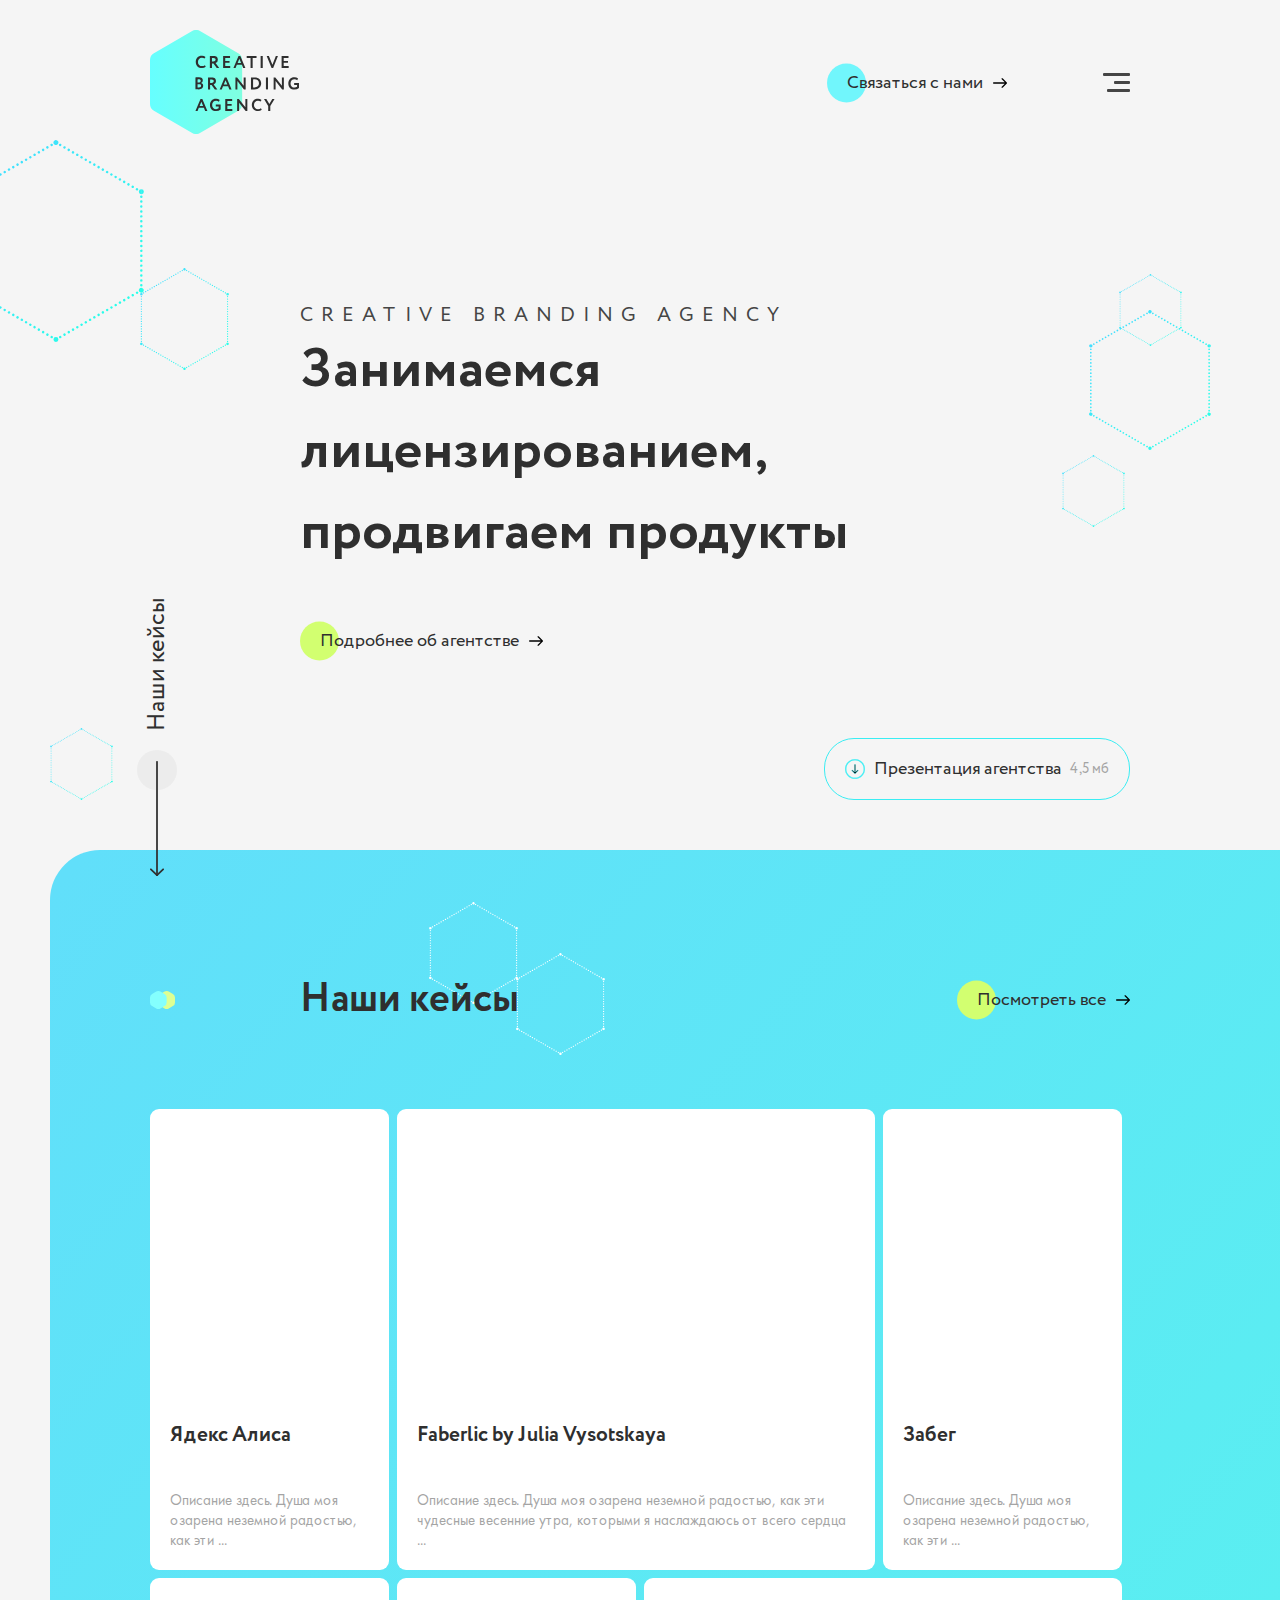
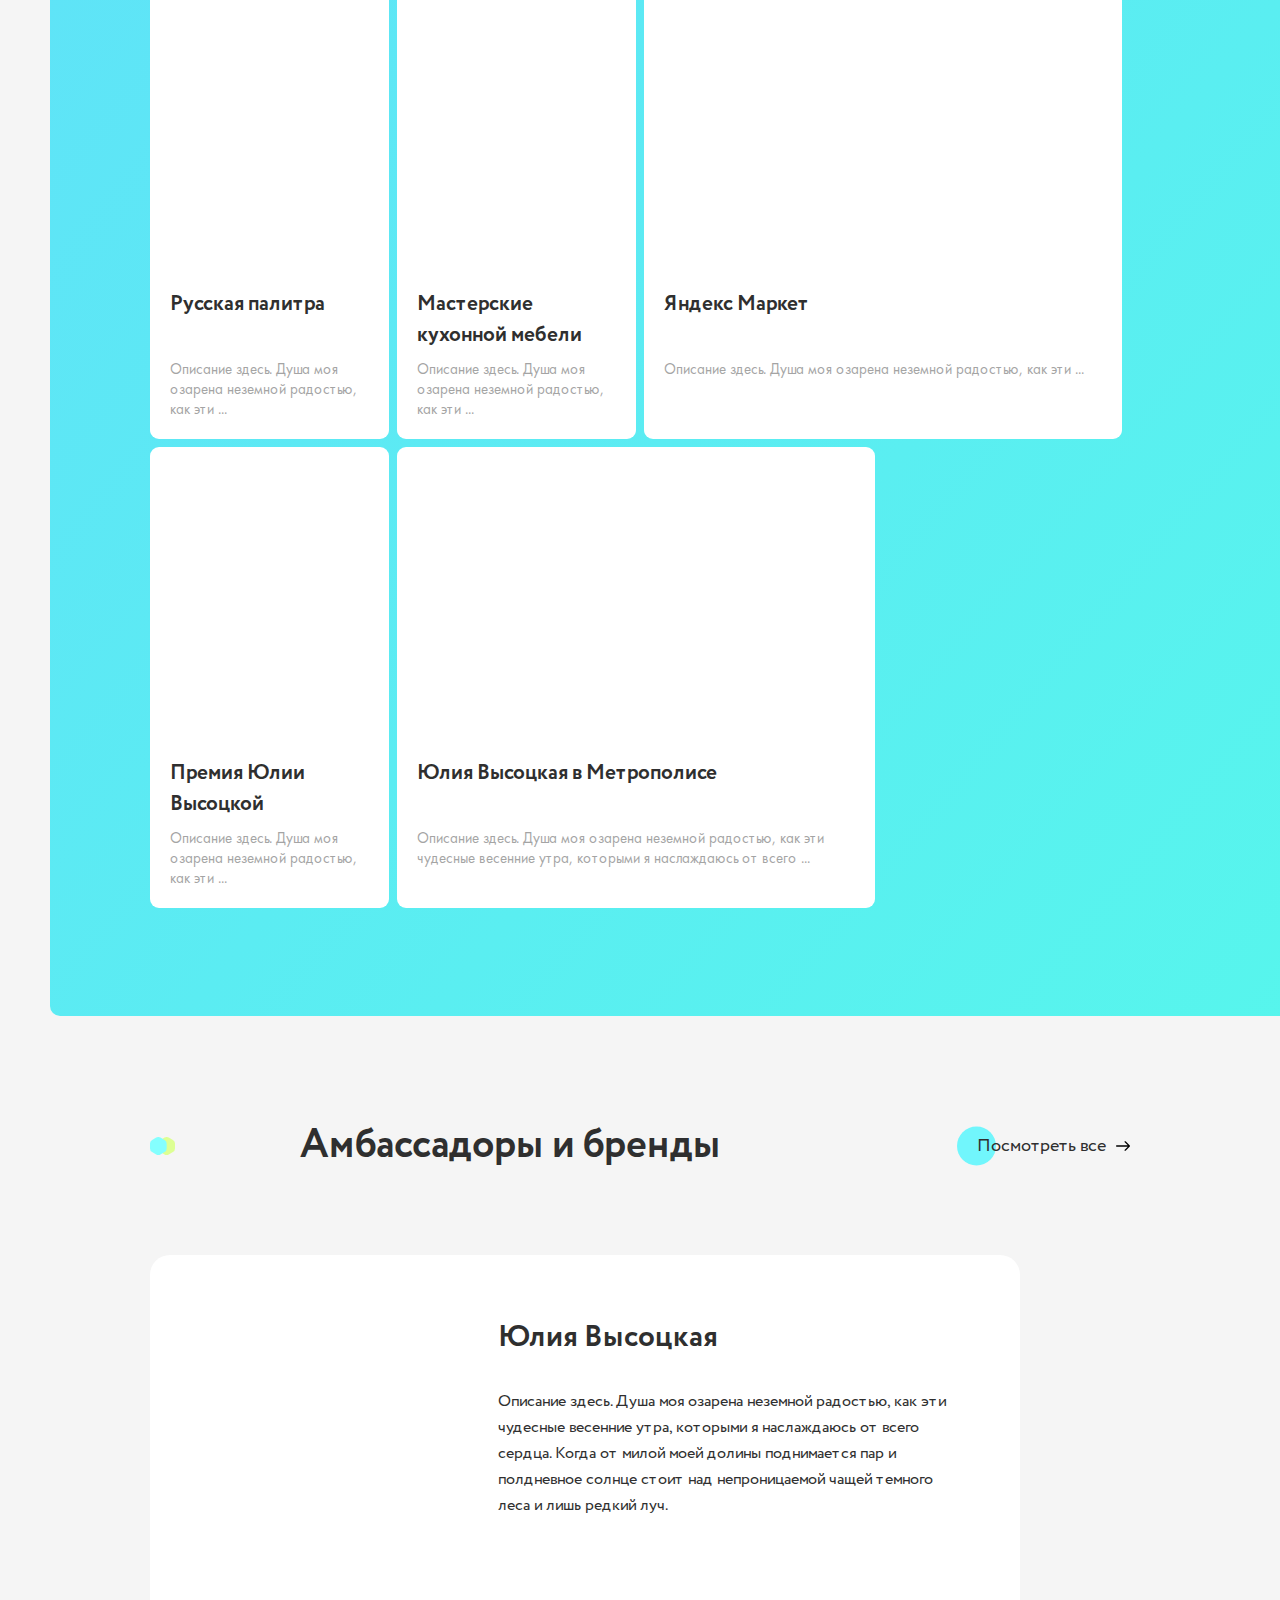
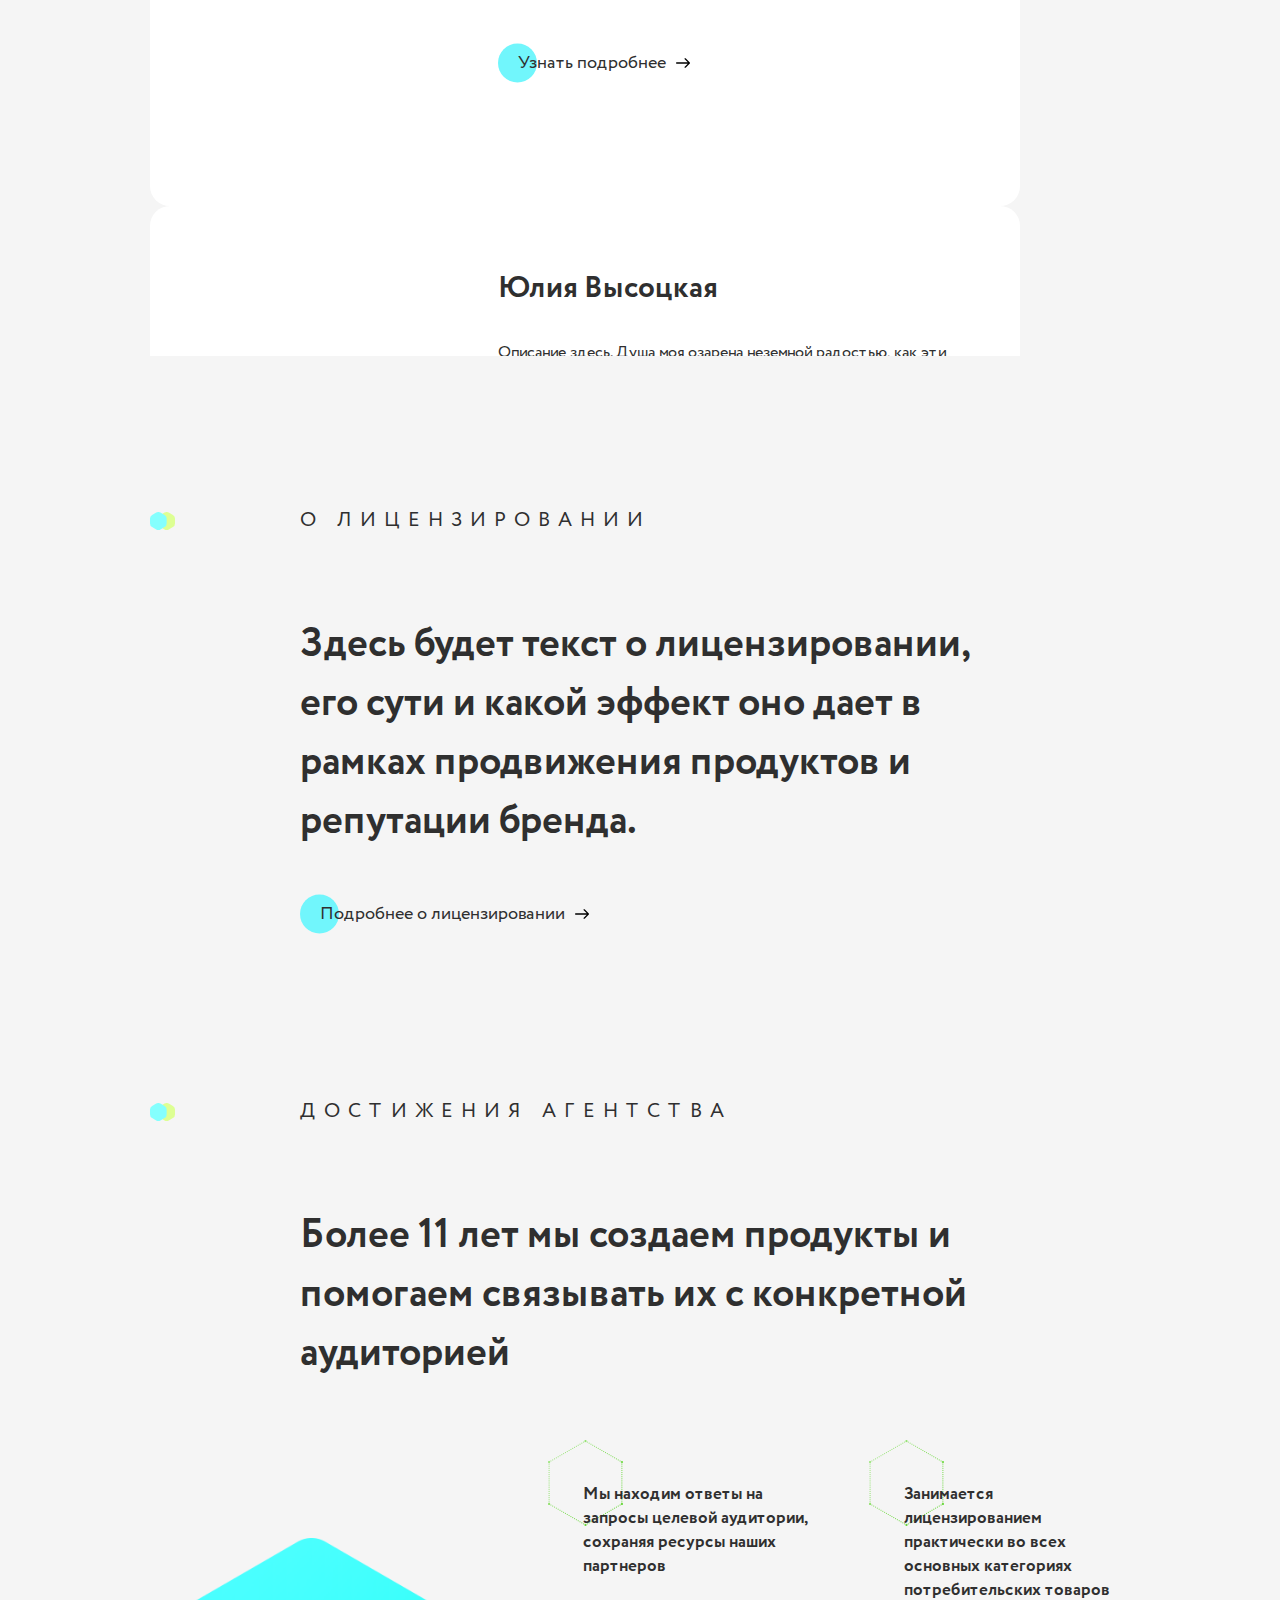
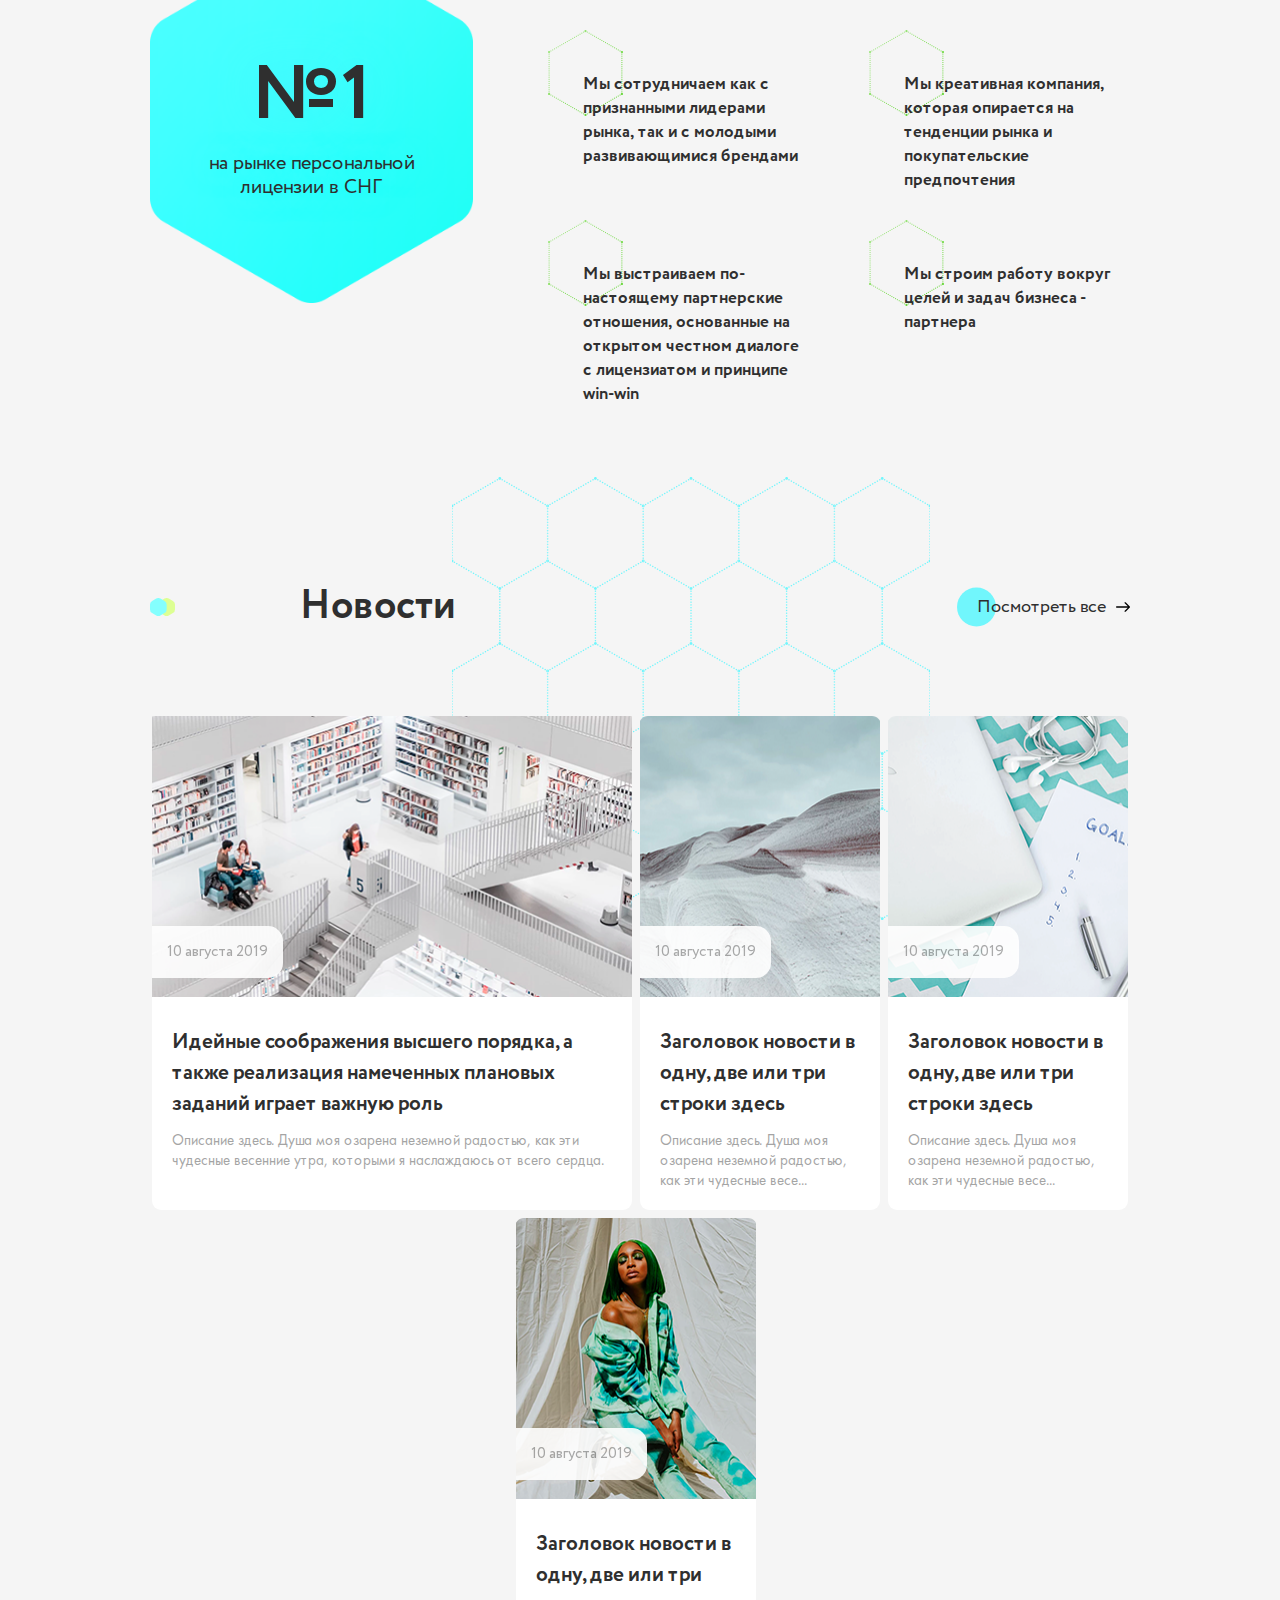
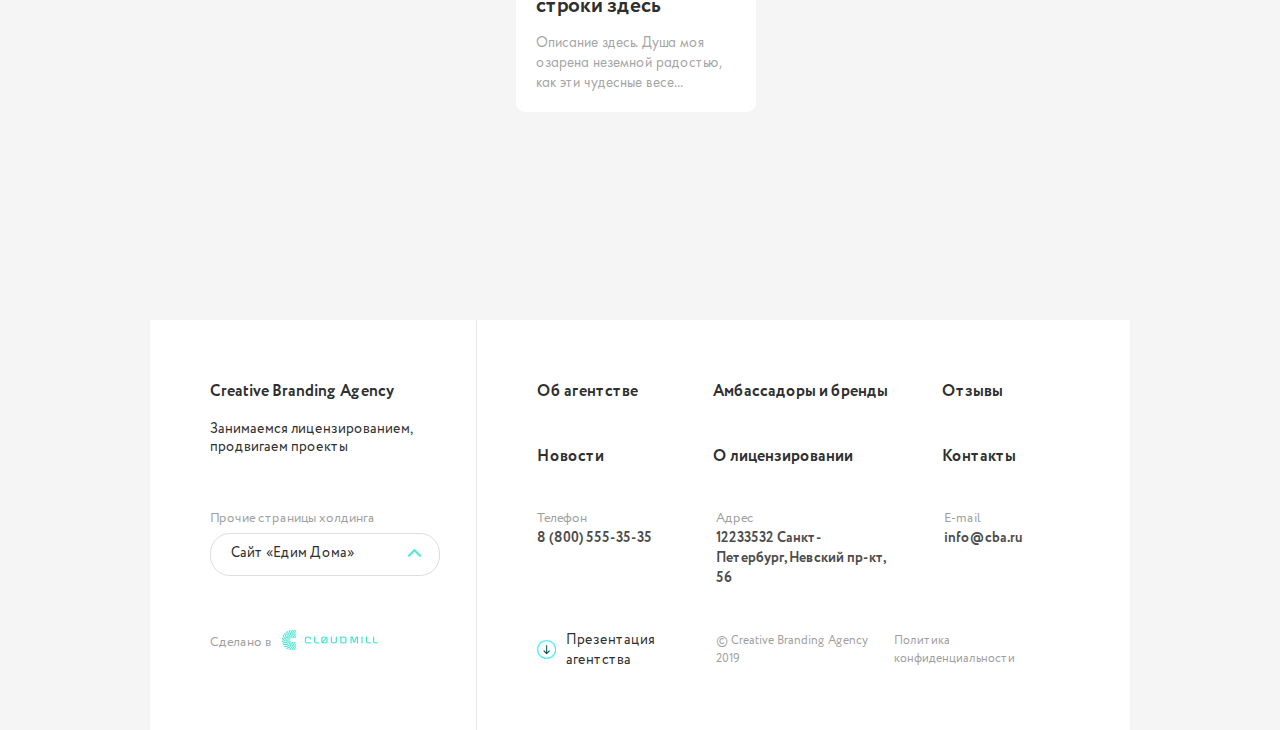
==== commit 9ea428ba: "Адаптив главной + ремейк анимации полигонов" ====
--- a/index.html
+++ b/index.html
@@ -417,6 +417,7 @@
               </div>
             </a>
           </div>
+          <a href="" class="but_hide_mobile">Посмотреть все</a>
         </div>
       </section>
       <footer>
@@ -439,6 +440,11 @@
                   <li><a href="">Сайт «Едим Дома»</a></li>
                 </div>
               </div>
+            </div>
+            <div class="row">
+              <p class="six"><a href="">Презентация агентства</a></p>
+              <p class="five">© Creative Branding Agency 2019</p>
+              <p class="five"><a href="">Политика конфиденциальности</a></p>
             </div>
             <p class="three">
               Сделано в
--- a/css/style.css
+++ b/css/style.css
@@ -50,7 +50,7 @@
 }
 @media (max-width: 1024px) {
   .wrapper .content {
-    width: calc(100% - 60px);
+    width: calc(100% - 80px);
   }
 }
 .wrapper header {
@@ -1315,13 +1315,24 @@
     content: none;
   }
 }
-.wrapper section.cases .content .title .sub_title p {
+@media (max-width: 550px) {
+  .wrapper section.cases .content .title.sub_title:before {
+    content: "";
+    left: -35px;
+  }
+}
+.wrapper section.cases .content .title.sub_title p {
   color: #2f2f2f;
   font-family: Circe;
   font-size: 20px;
   font-weight: 400;
   text-transform: uppercase;
   letter-spacing: 8px;
+}
+@media (max-width: 550px) {
+  .wrapper section.cases .content .title.sub_title p {
+    font-size: 14px;
+  }
 }
 .wrapper section.cases .content .title p {
   color: #2f2f2f;
@@ -1556,6 +1567,69 @@
 .wrapper section.cases .content .block.post_new .item:last-child {
   margin-right: 0;
 }
+.wrapper section.cases .content .block.no_adaptive_slider {
+  justify-content: center;
+}
+@media (max-width: 768px) {
+  .wrapper section.cases .content .block.no_adaptive_slider {
+    margin: auto;
+    justify-content: center;
+    display: flex;
+    width: 488px;
+  }
+  .wrapper section.cases .content .block.no_adaptive_slider .item {
+    margin: auto;
+    margin-bottom: 8px;
+  }
+  .wrapper section.cases .content .block.no_adaptive_slider .item:nth-child(1) {
+    max-width: 480px;
+  }
+  .wrapper section.cases .content .block.no_adaptive_slider .item:nth-child(2) {
+    margin-right: 8px;
+  }
+  .wrapper section.cases .content .block.no_adaptive_slider .item:nth-child(3) {
+    margin-right: 0;
+  }
+  .wrapper section.cases .content .block.no_adaptive_slider .item:nth-child(4n) {
+    margin-right: auto;
+  }
+}
+@media (max-width: 550px) {
+  .wrapper section.cases .content .block.no_adaptive_slider {
+    justify-content: flex-start;
+    width: 248px;
+    margin: 0;
+  }
+  .wrapper section.cases .content .block.no_adaptive_slider .item {
+    margin-bottom: 8px !important;
+    margin-right: 0!important;
+    margin-left: 0!important;
+  }
+}
+@media (max-width: 850px) {
+  .wrapper section.cases .content .block.no_adaptive_slider .item:nth-child(1) {
+    margin-right: 0;
+    width: 100%;
+  }
+  .wrapper section.cases .content .block.no_adaptive_slider .item:nth-child(2) {
+    margin-right: 8px;
+  }
+  .wrapper section.cases .content .block.no_adaptive_slider .item:nth-child(3) {
+    margin-right: 0;
+  }
+}
+@media (max-width: 550px) {
+  .wrapper section.cases .content .block.no_adaptive_slider .item .text {
+    min-height: auto;
+  }
+  .wrapper section.cases .content .block.no_adaptive_slider .item .text p.one {
+    min-height: auto;
+    font-size: 16px;
+  }
+  .wrapper section.cases .content .block.no_adaptive_slider .item .text p.two {
+    font-size: 14px;
+  }
+}
 @media (max-width: 768px) {
   .wrapper section.cases .content .block {
     width: 248px;
@@ -1976,13 +2050,24 @@
     content: none;
   }
 }
-.wrapper section.brends .content .title .sub_title p {
+@media (max-width: 550px) {
+  .wrapper section.brends .content .title.sub_title:before {
+    content: "";
+    left: -35px;
+  }
+}
+.wrapper section.brends .content .title.sub_title p {
   color: #2f2f2f;
   font-family: Circe;
   font-size: 20px;
   font-weight: 400;
   text-transform: uppercase;
   letter-spacing: 8px;
+}
+@media (max-width: 550px) {
+  .wrapper section.brends .content .title.sub_title p {
+    font-size: 14px;
+  }
 }
 .wrapper section.brends .content .title p {
   color: #2f2f2f;
@@ -2891,6 +2976,16 @@
   margin-bottom: 170px;
   position: relative;
 }
+@media (max-width: 1024px) {
+  .wrapper section.sub_section {
+    margin-bottom: 120px;
+  }
+}
+@media (max-width: 550px) {
+  .wrapper section.sub_section {
+    margin-bottom: 80px;
+  }
+}
 .wrapper section.sub_section .figures.one .figure {
   background-repeat: no-repeat;
   background-size: contain;
@@ -3072,13 +3167,24 @@
     content: none;
   }
 }
-.wrapper section.sub_section .content .title .sub_title p {
+@media (max-width: 550px) {
+  .wrapper section.sub_section .content .title.sub_title:before {
+    content: "";
+    left: -35px;
+  }
+}
+.wrapper section.sub_section .content .title.sub_title p {
   color: #2f2f2f;
   font-family: Circe;
   font-size: 20px;
   font-weight: 400;
   text-transform: uppercase;
   letter-spacing: 8px;
+}
+@media (max-width: 550px) {
+  .wrapper section.sub_section .content .title.sub_title p {
+    font-size: 14px;
+  }
 }
 .wrapper section.sub_section .content .title p {
   color: #2f2f2f;
@@ -3180,6 +3286,12 @@
     font-size: 14px;
   }
 }
+@media (max-width: 550px) {
+  .wrapper section.sub_section .content .title:before {
+    content: "";
+    left: -35px;
+  }
+}
 .wrapper section.sub_section .content .title p {
   color: #2f2f2f;
   font-family: Circe;
@@ -3188,8 +3300,33 @@
   text-transform: uppercase;
   letter-spacing: 8px;
 }
+@media (max-width: 550px) {
+  .wrapper section.sub_section .content .title p {
+    font-size: 14px;
+  }
+}
 .wrapper section.sub_section .content .text {
   margin-left: 200px;
+  margin-right: 200px;
+  margin-right: 0;
+}
+@media (max-width: 1300px) {
+  .wrapper section.sub_section .content .text {
+    margin-left: 150px;
+    margin-right: 150px;
+  }
+}
+@media (max-width: 768px) {
+  .wrapper section.sub_section .content .text {
+    margin-left: 50px;
+    margin-right: 50px;
+  }
+}
+@media (max-width: 550px) {
+  .wrapper section.sub_section .content .text {
+    margin-left: 0;
+    margin-right: 0;
+  }
 }
 .wrapper section.sub_section .content .text p {
   color: #2f2f2f;
@@ -3197,6 +3334,16 @@
   font-size: 40px;
   font-weight: 700;
   margin-bottom: 50px;
+}
+@media (max-width: 1024px) {
+  .wrapper section.sub_section .content .text p {
+    font-size: 30px;
+  }
+}
+@media (max-width: 550px) {
+  .wrapper section.sub_section .content .text p {
+    font-size: 20px;
+  }
 }
 .wrapper section.sub_section .content a {
   color: #2f2f2f;
@@ -3208,6 +3355,8 @@
   padding-left: 20px;
   white-space: nowrap;
   margin-left: 200px;
+  margin-right: 200px;
+  margin-right: 0;
 }
 .wrapper section.sub_section .content a.green::before {
   background-color: #d2ff70;
@@ -3262,9 +3411,32 @@
     font-size: 14px;
   }
 }
+@media (max-width: 1300px) {
+  .wrapper section.sub_section .content a {
+    margin-left: 150px;
+    margin-right: 150px;
+  }
+}
+@media (max-width: 768px) {
+  .wrapper section.sub_section .content a {
+    margin-left: 50px;
+    margin-right: 50px;
+  }
+}
+@media (max-width: 550px) {
+  .wrapper section.sub_section .content a {
+    margin-left: 0;
+    margin-right: 0;
+  }
+}
 .wrapper section.sub_section .content .achievement {
   display: flex;
   justify-content: space-between;
+}
+@media (max-width: 1024px) {
+  .wrapper section.sub_section .content .achievement {
+    flex-wrap: wrap;
+  }
 }
 .wrapper section.sub_section .content .achievement .block {
   width: 33%;
@@ -3278,6 +3450,13 @@
   justify-content: center;
   flex-direction: column;
 }
+@media (max-width: 1024px) {
+  .wrapper section.sub_section .content .achievement .block {
+    width: 100%;
+    height: 240px;
+    margin-right: 0;
+  }
+}
 .wrapper section.sub_section .content .achievement .block p {
   text-align: center;
 }
@@ -3299,6 +3478,15 @@
   font-weight: 400;
   line-height: 24px;
 }
+@media (max-width: 1024px) {
+  .wrapper section.sub_section .content .achievement .block p.one {
+    font-size: 60px;
+  }
+  .wrapper section.sub_section .content .achievement .block p.two {
+    font-size: 16px;
+    line-height: 20px;
+  }
+}
 .wrapper section.sub_section .content .achievement .items {
   display: flex;
   flex-wrap: wrap;
@@ -3306,9 +3494,19 @@
   width: calc(66% - 100px);
   margin-top: 50px;
 }
+@media (max-width: 1024px) {
+  .wrapper section.sub_section .content .achievement .items {
+    width: 100%;
+  }
+}
+@media (max-width: 850px) {
+  .wrapper section.sub_section .content .achievement .items {
+    margin-bottom: -50px;
+  }
+}
 .wrapper section.sub_section .content .achievement .items .item {
   width: calc((100% - 94px)/2);
-  margin-bottom: 70px;
+  margin-top: 70px;
   color: #2f2f2f;
   position: relative;
   font-family: Circe;
@@ -3317,6 +3515,20 @@
   z-index: 2;
   line-height: 24px;
 }
+.wrapper section.sub_section .content .achievement .items .item:nth-child(1),
+.wrapper section.sub_section .content .achievement .items .item:nth-child(2) {
+  margin-top: 0;
+}
+@media (max-width: 550px) {
+  .wrapper section.sub_section .content .achievement .items .item {
+    width: 100%;
+    font-size: 15px;
+    margin-top: 40px;
+  }
+  .wrapper section.sub_section .content .achievement .items .item:nth-child(2) {
+    margin-top: 40px;
+  }
+}
 .wrapper section.sub_section .content .achievement .items .item:before {
   content: "";
   position: absolute;
@@ -3330,12 +3542,25 @@
   left: -35px;
   top: -43px;
 }
+@media (max-width: 1024px) {
+  .wrapper section.sub_section .content .achievement .items .item:before {
+    width: 48px;
+    height: 55px;
+    left: -22px;
+    top: -24px;
+  }
+}
 .wrapper section.list_news_sub {
   margin-bottom: 100px;
 }
+@media (max-width: 850px) {
+  .wrapper section.list_news_sub {
+    padding-top: 20px;
+  }
+}
 @media (max-width: 768px) {
   .wrapper section.list_news_sub {
-    overflow: hidden;
+    margin-bottom: 60px;
   }
 }
 .wrapper section.list_news_sub .content {
@@ -3354,6 +3579,11 @@
   display: block;
   position: absolute;
   z-index: -1;
+}
+@media (max-width: 850px) {
+  .wrapper section.list_news_sub .content:before {
+    content: none;
+  }
 }
 .wrapper section.list_news_sub .content .title {
   display: flex;
@@ -3452,13 +3682,24 @@
     content: none;
   }
 }
-.wrapper section.list_news_sub .content .title .sub_title p {
+@media (max-width: 550px) {
+  .wrapper section.list_news_sub .content .title.sub_title:before {
+    content: "";
+    left: -35px;
+  }
+}
+.wrapper section.list_news_sub .content .title.sub_title p {
   color: #2f2f2f;
   font-family: Circe;
   font-size: 20px;
   font-weight: 400;
   text-transform: uppercase;
   letter-spacing: 8px;
+}
+@media (max-width: 550px) {
+  .wrapper section.list_news_sub .content .title.sub_title p {
+    font-size: 14px;
+  }
 }
 .wrapper section.list_news_sub .content .title p {
   color: #2f2f2f;
@@ -3560,10 +3801,16 @@
     font-size: 14px;
   }
 }
+@media (max-width: 550px) {
+  .wrapper section.list_news_sub .content .title a {
+    display: none;
+  }
+}
 .wrapper section.list_news_sub .content .list {
   display: flex;
   flex-wrap: wrap;
   padding-bottom: 100px;
+  justify-content: center;
 }
 @media (min-width: 1301px) {
   .wrapper section.list_news_sub .content .list.first_big .item:nth-child(12n - 11),
@@ -3622,6 +3869,69 @@
 .wrapper section.list_news_sub .content .list.post_new .item:last-child {
   margin-right: 0;
 }
+.wrapper section.list_news_sub .content .list.no_adaptive_slider {
+  justify-content: center;
+}
+@media (max-width: 768px) {
+  .wrapper section.list_news_sub .content .list.no_adaptive_slider {
+    margin: auto;
+    justify-content: center;
+    display: flex;
+    width: 488px;
+  }
+  .wrapper section.list_news_sub .content .list.no_adaptive_slider .item {
+    margin: auto;
+    margin-bottom: 8px;
+  }
+  .wrapper section.list_news_sub .content .list.no_adaptive_slider .item:nth-child(1) {
+    max-width: 480px;
+  }
+  .wrapper section.list_news_sub .content .list.no_adaptive_slider .item:nth-child(2) {
+    margin-right: 8px;
+  }
+  .wrapper section.list_news_sub .content .list.no_adaptive_slider .item:nth-child(3) {
+    margin-right: 0;
+  }
+  .wrapper section.list_news_sub .content .list.no_adaptive_slider .item:nth-child(4n) {
+    margin-right: auto;
+  }
+}
+@media (max-width: 550px) {
+  .wrapper section.list_news_sub .content .list.no_adaptive_slider {
+    justify-content: flex-start;
+    width: 248px;
+    margin: 0;
+  }
+  .wrapper section.list_news_sub .content .list.no_adaptive_slider .item {
+    margin-bottom: 8px !important;
+    margin-right: 0!important;
+    margin-left: 0!important;
+  }
+}
+@media (max-width: 850px) {
+  .wrapper section.list_news_sub .content .list.no_adaptive_slider .item:nth-child(1) {
+    margin-right: 0;
+    width: 100%;
+  }
+  .wrapper section.list_news_sub .content .list.no_adaptive_slider .item:nth-child(2) {
+    margin-right: 8px;
+  }
+  .wrapper section.list_news_sub .content .list.no_adaptive_slider .item:nth-child(3) {
+    margin-right: 0;
+  }
+}
+@media (max-width: 550px) {
+  .wrapper section.list_news_sub .content .list.no_adaptive_slider .item .text {
+    min-height: auto;
+  }
+  .wrapper section.list_news_sub .content .list.no_adaptive_slider .item .text p.one {
+    min-height: auto;
+    font-size: 16px;
+  }
+  .wrapper section.list_news_sub .content .list.no_adaptive_slider .item .text p.two {
+    font-size: 14px;
+  }
+}
 @media (max-width: 768px) {
   .wrapper section.list_news_sub .content .list {
     width: 248px;
@@ -3796,6 +4106,135 @@
   margin-bottom: 10px;
 }
 @media (max-width: 768px) {
+  .wrapper section.list_news_sub .content .list {
+    margin: auto;
+    justify-content: center;
+    display: flex;
+    width: 488px;
+  }
+  .wrapper section.list_news_sub .content .list .item {
+    margin: auto;
+    margin-bottom: 8px;
+  }
+  .wrapper section.list_news_sub .content .list .item:nth-child(1) {
+    max-width: 480px;
+  }
+  .wrapper section.list_news_sub .content .list .item:nth-child(2) {
+    margin-right: 8px;
+  }
+  .wrapper section.list_news_sub .content .list .item:nth-child(3) {
+    margin-right: 0;
+  }
+  .wrapper section.list_news_sub .content .list .item:nth-child(4n) {
+    margin-right: auto;
+  }
+}
+@media (max-width: 550px) {
+  .wrapper section.list_news_sub .content .list {
+    justify-content: flex-start;
+    width: 248px;
+    margin: 0;
+  }
+  .wrapper section.list_news_sub .content .list .item {
+    margin-bottom: 8px !important;
+    margin-right: 0!important;
+    margin-left: 0!important;
+  }
+}
+@media (max-width: 850px) {
+  .wrapper section.list_news_sub .content .list .item:nth-child(1) {
+    margin-right: 0;
+    width: 100%;
+  }
+  .wrapper section.list_news_sub .content .list .item:nth-child(2) {
+    margin-right: 8px;
+  }
+  .wrapper section.list_news_sub .content .list .item:nth-child(3) {
+    margin-right: 0;
+  }
+}
+@media (max-width: 550px) {
+  .wrapper section.list_news_sub .content .list .item .text {
+    min-height: auto;
+  }
+  .wrapper section.list_news_sub .content .list .item .text p.one {
+    min-height: auto;
+    font-size: 16px;
+  }
+  .wrapper section.list_news_sub .content .list .item .text p.two {
+    font-size: 14px;
+  }
+}
+.wrapper section.list_news_sub .content .but_hide_mobile {
+  display: none;
+  color: #2f2f2f;
+  font-family: Circe;
+  font-size: 18px;
+  font-weight: 400;
+  position: relative;
+  z-index: 2;
+  padding-left: 20px;
+  white-space: nowrap;
+}
+.wrapper section.list_news_sub .content .but_hide_mobile.green::before {
+  background-color: #d2ff70;
+}
+.wrapper section.list_news_sub .content .but_hide_mobile.invert {
+  display: flex;
+  flex-direction: row-reverse;
+  padding-left: 0;
+  padding-right: 20px;
+}
+.wrapper section.list_news_sub .content .but_hide_mobile.invert:after {
+  margin-right: 10px;
+  margin-left: 0;
+  transform: rotate(180deg);
+}
+.wrapper section.list_news_sub .content .but_hide_mobile.invert:before {
+  left: auto;
+  right: 0;
+}
+.wrapper section.list_news_sub .content .but_hide_mobile.gray:before {
+  background-color: #f5f5f5;
+}
+.wrapper section.list_news_sub .content .but_hide_mobile:before {
+  content: "";
+  transition: all 0.3s cubic-bezier(0.215, 0.61, 0.355, 1);
+  display: block;
+  width: 39px;
+  height: 39px;
+  background-color: #71f6fc;
+  border-radius: 20px;
+  position: absolute;
+  left: 0;
+  top: 50%;
+  transform: translate(0, -50%);
+  z-index: -1;
+}
+.wrapper section.list_news_sub .content .but_hide_mobile:after {
+  content: "";
+  background-image: url(../images/str_right.svg);
+  background-size: contain;
+  background-repeat: no-repeat;
+  margin-left: 10px;
+  display: inline-block;
+  width: 14px;
+  height: 10px;
+}
+.wrapper section.list_news_sub .content .but_hide_mobile:hover:before {
+  width: calc(100% + 20px);
+}
+@media (max-width: 550px) {
+  .wrapper section.list_news_sub .content .but_hide_mobile {
+    font-size: 14px;
+  }
+}
+@media (max-width: 550px) {
+  .wrapper section.list_news_sub .content .but_hide_mobile {
+    display: inline;
+  }
+}
+@media (max-width: 768px) {
   .wrapper section.list_news {
     overflow: hidden;
   }
@@ -3879,6 +4318,69 @@
 .wrapper section.list_news .content .list.post_new .item:last-child {
   margin-right: 0;
 }
+.wrapper section.list_news .content .list.no_adaptive_slider {
+  justify-content: center;
+}
+@media (max-width: 768px) {
+  .wrapper section.list_news .content .list.no_adaptive_slider {
+    margin: auto;
+    justify-content: center;
+    display: flex;
+    width: 488px;
+  }
+  .wrapper section.list_news .content .list.no_adaptive_slider .item {
+    margin: auto;
+    margin-bottom: 8px;
+  }
+  .wrapper section.list_news .content .list.no_adaptive_slider .item:nth-child(1) {
+    max-width: 480px;
+  }
+  .wrapper section.list_news .content .list.no_adaptive_slider .item:nth-child(2) {
+    margin-right: 8px;
+  }
+  .wrapper section.list_news .content .list.no_adaptive_slider .item:nth-child(3) {
+    margin-right: 0;
+  }
+  .wrapper section.list_news .content .list.no_adaptive_slider .item:nth-child(4n) {
+    margin-right: auto;
+  }
+}
+@media (max-width: 550px) {
+  .wrapper section.list_news .content .list.no_adaptive_slider {
+    justify-content: flex-start;
+    width: 248px;
+    margin: 0;
+  }
+  .wrapper section.list_news .content .list.no_adaptive_slider .item {
+    margin-bottom: 8px !important;
+    margin-right: 0!important;
+    margin-left: 0!important;
+  }
+}
+@media (max-width: 850px) {
+  .wrapper section.list_news .content .list.no_adaptive_slider .item:nth-child(1) {
+    margin-right: 0;
+    width: 100%;
+  }
+  .wrapper section.list_news .content .list.no_adaptive_slider .item:nth-child(2) {
+    margin-right: 8px;
+  }
+  .wrapper section.list_news .content .list.no_adaptive_slider .item:nth-child(3) {
+    margin-right: 0;
+  }
+}
+@media (max-width: 550px) {
+  .wrapper section.list_news .content .list.no_adaptive_slider .item .text {
+    min-height: auto;
+  }
+  .wrapper section.list_news .content .list.no_adaptive_slider .item .text p.one {
+    min-height: auto;
+    font-size: 16px;
+  }
+  .wrapper section.list_news .content .list.no_adaptive_slider .item .text p.two {
+    font-size: 14px;
+  }
+}
 @media (max-width: 768px) {
   .wrapper section.list_news .content .list {
     width: 248px;
@@ -4495,6 +4997,69 @@
 .wrapper section.read_yet .content .list.post_new .item:last-child {
   margin-right: 0;
 }
+.wrapper section.read_yet .content .list.no_adaptive_slider {
+  justify-content: center;
+}
+@media (max-width: 768px) {
+  .wrapper section.read_yet .content .list.no_adaptive_slider {
+    margin: auto;
+    justify-content: center;
+    display: flex;
+    width: 488px;
+  }
+  .wrapper section.read_yet .content .list.no_adaptive_slider .item {
+    margin: auto;
+    margin-bottom: 8px;
+  }
+  .wrapper section.read_yet .content .list.no_adaptive_slider .item:nth-child(1) {
+    max-width: 480px;
+  }
+  .wrapper section.read_yet .content .list.no_adaptive_slider .item:nth-child(2) {
+    margin-right: 8px;
+  }
+  .wrapper section.read_yet .content .list.no_adaptive_slider .item:nth-child(3) {
+    margin-right: 0;
+  }
+  .wrapper section.read_yet .content .list.no_adaptive_slider .item:nth-child(4n) {
+    margin-right: auto;
+  }
+}
+@media (max-width: 550px) {
+  .wrapper section.read_yet .content .list.no_adaptive_slider {
+    justify-content: flex-start;
+    width: 248px;
+    margin: 0;
+  }
+  .wrapper section.read_yet .content .list.no_adaptive_slider .item {
+    margin-bottom: 8px !important;
+    margin-right: 0!important;
+    margin-left: 0!important;
+  }
+}
+@media (max-width: 850px) {
+  .wrapper section.read_yet .content .list.no_adaptive_slider .item:nth-child(1) {
+    margin-right: 0;
+    width: 100%;
+  }
+  .wrapper section.read_yet .content .list.no_adaptive_slider .item:nth-child(2) {
+    margin-right: 8px;
+  }
+  .wrapper section.read_yet .content .list.no_adaptive_slider .item:nth-child(3) {
+    margin-right: 0;
+  }
+}
+@media (max-width: 550px) {
+  .wrapper section.read_yet .content .list.no_adaptive_slider .item .text {
+    min-height: auto;
+  }
+  .wrapper section.read_yet .content .list.no_adaptive_slider .item .text p.one {
+    min-height: auto;
+    font-size: 16px;
+  }
+  .wrapper section.read_yet .content .list.no_adaptive_slider .item .text p.two {
+    font-size: 14px;
+  }
+}
 @media (max-width: 768px) {
   .wrapper section.read_yet .content .list {
     width: 248px;
@@ -4875,13 +5440,24 @@
     content: none;
   }
 }
-.wrapper section.contacts .content div.title .sub_title p {
+@media (max-width: 550px) {
+  .wrapper section.contacts .content div.title.sub_title:before {
+    content: "";
+    left: -35px;
+  }
+}
+.wrapper section.contacts .content div.title.sub_title p {
   color: #2f2f2f;
   font-family: Circe;
   font-size: 20px;
   font-weight: 400;
   text-transform: uppercase;
   letter-spacing: 8px;
+}
+@media (max-width: 550px) {
+  .wrapper section.contacts .content div.title.sub_title p {
+    font-size: 14px;
+  }
 }
 .wrapper section.contacts .content div.title p {
   color: #2f2f2f;
@@ -5603,13 +6179,24 @@
     content: none;
   }
 }
-.wrapper section.integration .content .title .sub_title p {
+@media (max-width: 550px) {
+  .wrapper section.integration .content .title.sub_title:before {
+    content: "";
+    left: -35px;
+  }
+}
+.wrapper section.integration .content .title.sub_title p {
   color: #2f2f2f;
   font-family: Circe;
   font-size: 20px;
   font-weight: 400;
   text-transform: uppercase;
   letter-spacing: 8px;
+}
+@media (max-width: 550px) {
+  .wrapper section.integration .content .title.sub_title p {
+    font-size: 14px;
+  }
 }
 .wrapper section.integration .content .title p {
   color: #2f2f2f;
@@ -6051,13 +6638,24 @@
     content: none;
   }
 }
-.wrapper section.project-slider .content .title .sub_title p {
+@media (max-width: 550px) {
+  .wrapper section.project-slider .content .title.sub_title:before {
+    content: "";
+    left: -35px;
+  }
+}
+.wrapper section.project-slider .content .title.sub_title p {
   color: #2f2f2f;
   font-family: Circe;
   font-size: 20px;
   font-weight: 400;
   text-transform: uppercase;
   letter-spacing: 8px;
+}
+@media (max-width: 550px) {
+  .wrapper section.project-slider .content .title.sub_title p {
+    font-size: 14px;
+  }
 }
 .wrapper section.project-slider .content .title p {
   color: #2f2f2f;
@@ -7008,13 +7606,24 @@
     content: none;
   }
 }
-.wrapper section.project-result .content .title .sub_title p {
+@media (max-width: 550px) {
+  .wrapper section.project-result .content .title.sub_title:before {
+    content: "";
+    left: -35px;
+  }
+}
+.wrapper section.project-result .content .title.sub_title p {
   color: #2f2f2f;
   font-family: Circe;
   font-size: 20px;
   font-weight: 400;
   text-transform: uppercase;
   letter-spacing: 8px;
+}
+@media (max-width: 550px) {
+  .wrapper section.project-result .content .title.sub_title p {
+    font-size: 14px;
+  }
 }
 .wrapper section.project-result .content .title p {
   color: #2f2f2f;
@@ -7365,13 +7974,24 @@
     content: none;
   }
 }
-.wrapper section.project-recomendation .content .title .sub_title p {
+@media (max-width: 550px) {
+  .wrapper section.project-recomendation .content .title.sub_title:before {
+    content: "";
+    left: -35px;
+  }
+}
+.wrapper section.project-recomendation .content .title.sub_title p {
   color: #2f2f2f;
   font-family: Circe;
   font-size: 20px;
   font-weight: 400;
   text-transform: uppercase;
   letter-spacing: 8px;
+}
+@media (max-width: 550px) {
+  .wrapper section.project-recomendation .content .title.sub_title p {
+    font-size: 14px;
+  }
 }
 .wrapper section.project-recomendation .content .title p {
   color: #2f2f2f;
@@ -7912,13 +8532,24 @@
     content: none;
   }
 }
-.wrapper section.ambassador-audience .content .title .sub_title p {
+@media (max-width: 550px) {
+  .wrapper section.ambassador-audience .content .title.sub_title:before {
+    content: "";
+    left: -35px;
+  }
+}
+.wrapper section.ambassador-audience .content .title.sub_title p {
   color: #2f2f2f;
   font-family: Circe;
   font-size: 20px;
   font-weight: 400;
   text-transform: uppercase;
   letter-spacing: 8px;
+}
+@media (max-width: 550px) {
+  .wrapper section.ambassador-audience .content .title.sub_title p {
+    font-size: 14px;
+  }
 }
 .wrapper section.ambassador-audience .content .title p {
   color: #2f2f2f;
@@ -8412,13 +9043,24 @@
     content: none;
   }
 }
-.wrapper section.ambassador-achievement .content .title .sub_title p {
+@media (max-width: 550px) {
+  .wrapper section.ambassador-achievement .content .title.sub_title:before {
+    content: "";
+    left: -35px;
+  }
+}
+.wrapper section.ambassador-achievement .content .title.sub_title p {
   color: #2f2f2f;
   font-family: Circe;
   font-size: 20px;
   font-weight: 400;
   text-transform: uppercase;
   letter-spacing: 8px;
+}
+@media (max-width: 550px) {
+  .wrapper section.ambassador-achievement .content .title.sub_title p {
+    font-size: 14px;
+  }
 }
 .wrapper section.ambassador-achievement .content .title p {
   color: #2f2f2f;
@@ -9766,13 +10408,24 @@
     content: none;
   }
 }
-.wrapper section.about-podhod .content .title .sub_title p {
+@media (max-width: 550px) {
+  .wrapper section.about-podhod .content .title.sub_title:before {
+    content: "";
+    left: -35px;
+  }
+}
+.wrapper section.about-podhod .content .title.sub_title p {
   color: #2f2f2f;
   font-family: Circe;
   font-size: 20px;
   font-weight: 400;
   text-transform: uppercase;
   letter-spacing: 8px;
+}
+@media (max-width: 550px) {
+  .wrapper section.about-podhod .content .title.sub_title p {
+    font-size: 14px;
+  }
 }
 .wrapper section.about-podhod .content .title p {
   color: #2f2f2f;
@@ -10196,13 +10849,24 @@
     content: none;
   }
 }
-.wrapper section.about-advantage .content .title .sub_title p {
+@media (max-width: 550px) {
+  .wrapper section.about-advantage .content .title.sub_title:before {
+    content: "";
+    left: -35px;
+  }
+}
+.wrapper section.about-advantage .content .title.sub_title p {
   color: #2f2f2f;
   font-family: Circe;
   font-size: 20px;
   font-weight: 400;
   text-transform: uppercase;
   letter-spacing: 8px;
+}
+@media (max-width: 550px) {
+  .wrapper section.about-advantage .content .title.sub_title p {
+    font-size: 14px;
+  }
 }
 .wrapper section.about-advantage .content .title p {
   color: #2f2f2f;
@@ -10606,13 +11270,24 @@
     content: none;
   }
 }
-.wrapper section.about-partners .content .title .sub_title p {
+@media (max-width: 550px) {
+  .wrapper section.about-partners .content .title.sub_title:before {
+    content: "";
+    left: -35px;
+  }
+}
+.wrapper section.about-partners .content .title.sub_title p {
   color: #2f2f2f;
   font-family: Circe;
   font-size: 20px;
   font-weight: 400;
   text-transform: uppercase;
   letter-spacing: 8px;
+}
+@media (max-width: 550px) {
+  .wrapper section.about-partners .content .title.sub_title p {
+    font-size: 14px;
+  }
 }
 .wrapper section.about-partners .content .title p {
   color: #2f2f2f;
@@ -10939,13 +11614,24 @@
     content: none;
   }
 }
-.wrapper section.license-advantage .content .title .sub_title p {
+@media (max-width: 550px) {
+  .wrapper section.license-advantage .content .title.sub_title:before {
+    content: "";
+    left: -35px;
+  }
+}
+.wrapper section.license-advantage .content .title.sub_title p {
   color: #2f2f2f;
   font-family: Circe;
   font-size: 20px;
   font-weight: 400;
   text-transform: uppercase;
   letter-spacing: 8px;
+}
+@media (max-width: 550px) {
+  .wrapper section.license-advantage .content .title.sub_title p {
+    font-size: 14px;
+  }
 }
 .wrapper section.license-advantage .content .title p {
   color: #2f2f2f;
@@ -11238,13 +11924,24 @@
     content: none;
   }
 }
-.wrapper section.license-opportun .title .sub_title p {
+@media (max-width: 550px) {
+  .wrapper section.license-opportun .title.sub_title:before {
+    content: "";
+    left: -35px;
+  }
+}
+.wrapper section.license-opportun .title.sub_title p {
   color: #2f2f2f;
   font-family: Circe;
   font-size: 20px;
   font-weight: 400;
   text-transform: uppercase;
   letter-spacing: 8px;
+}
+@media (max-width: 550px) {
+  .wrapper section.license-opportun .title.sub_title p {
+    font-size: 14px;
+  }
 }
 .wrapper section.license-opportun .title p {
   color: #2f2f2f;
@@ -11554,13 +12251,24 @@
     content: none;
   }
 }
-.wrapper section.license-stage .content .title .sub_title p {
+@media (max-width: 550px) {
+  .wrapper section.license-stage .content .title.sub_title:before {
+    content: "";
+    left: -35px;
+  }
+}
+.wrapper section.license-stage .content .title.sub_title p {
   color: #2f2f2f;
   font-family: Circe;
   font-size: 20px;
   font-weight: 400;
   text-transform: uppercase;
   letter-spacing: 8px;
+}
+@media (max-width: 550px) {
+  .wrapper section.license-stage .content .title.sub_title p {
+    font-size: 14px;
+  }
 }
 .wrapper section.license-stage .content .title p {
   color: #2f2f2f;
@@ -11804,13 +12512,24 @@
     content: none;
   }
 }
-.wrapper section.license-quest .content .title .sub_title p {
+@media (max-width: 550px) {
+  .wrapper section.license-quest .content .title.sub_title:before {
+    content: "";
+    left: -35px;
+  }
+}
+.wrapper section.license-quest .content .title.sub_title p {
   color: #2f2f2f;
   font-family: Circe;
   font-size: 20px;
   font-weight: 400;
   text-transform: uppercase;
   letter-spacing: 8px;
+}
+@media (max-width: 550px) {
+  .wrapper section.license-quest .content .title.sub_title p {
+    font-size: 14px;
+  }
 }
 .wrapper section.license-quest .content .title p {
   color: #2f2f2f;
@@ -12181,6 +12900,69 @@
 .wrapper section .item_list.post_new .item:last-child {
   margin-right: 0;
 }
+.wrapper section .item_list.no_adaptive_slider {
+  justify-content: center;
+}
+@media (max-width: 768px) {
+  .wrapper section .item_list.no_adaptive_slider {
+    margin: auto;
+    justify-content: center;
+    display: flex;
+    width: 488px;
+  }
+  .wrapper section .item_list.no_adaptive_slider .item {
+    margin: auto;
+    margin-bottom: 8px;
+  }
+  .wrapper section .item_list.no_adaptive_slider .item:nth-child(1) {
+    max-width: 480px;
+  }
+  .wrapper section .item_list.no_adaptive_slider .item:nth-child(2) {
+    margin-right: 8px;
+  }
+  .wrapper section .item_list.no_adaptive_slider .item:nth-child(3) {
+    margin-right: 0;
+  }
+  .wrapper section .item_list.no_adaptive_slider .item:nth-child(4n) {
+    margin-right: auto;
+  }
+}
+@media (max-width: 550px) {
+  .wrapper section .item_list.no_adaptive_slider {
+    justify-content: flex-start;
+    width: 248px;
+    margin: 0;
+  }
+  .wrapper section .item_list.no_adaptive_slider .item {
+    margin-bottom: 8px !important;
+    margin-right: 0!important;
+    margin-left: 0!important;
+  }
+}
+@media (max-width: 850px) {
+  .wrapper section .item_list.no_adaptive_slider .item:nth-child(1) {
+    margin-right: 0;
+    width: 100%;
+  }
+  .wrapper section .item_list.no_adaptive_slider .item:nth-child(2) {
+    margin-right: 8px;
+  }
+  .wrapper section .item_list.no_adaptive_slider .item:nth-child(3) {
+    margin-right: 0;
+  }
+}
+@media (max-width: 550px) {
+  .wrapper section .item_list.no_adaptive_slider .item .text {
+    min-height: auto;
+  }
+  .wrapper section .item_list.no_adaptive_slider .item .text p.one {
+    min-height: auto;
+    font-size: 16px;
+  }
+  .wrapper section .item_list.no_adaptive_slider .item .text p.two {
+    font-size: 14px;
+  }
+}
 @media (max-width: 768px) {
   .wrapper section .item_list {
     width: 248px;
@@ -12425,13 +13207,24 @@
     content: none;
   }
 }
-.wrapper section .title_section .sub_title p {
+@media (max-width: 550px) {
+  .wrapper section .title_section.sub_title:before {
+    content: "";
+    left: -35px;
+  }
+}
+.wrapper section .title_section.sub_title p {
   color: #2f2f2f;
   font-family: Circe;
   font-size: 20px;
   font-weight: 400;
   text-transform: uppercase;
   letter-spacing: 8px;
+}
+@media (max-width: 550px) {
+  .wrapper section .title_section.sub_title p {
+    font-size: 14px;
+  }
 }
 .wrapper section .title_section p {
   color: #2f2f2f;
@@ -13555,11 +14348,36 @@
   display: flex;
   justify-content: space-between;
 }
+@media (max-width: 550px) {
+  .wrapper footer .content {
+    width: calc(100% - 30px);
+  }
+}
+@media (max-width: 1024px) {
+  .wrapper footer .content {
+    flex-wrap: wrap;
+    flex-direction: column-reverse;
+  }
+}
 .wrapper footer .content .left {
   flex-basis: 33%;
   padding: 60px;
   padding-right: 0;
   border-right: 1px solid #e7e7e7;
+}
+@media (max-width: 1024px) {
+  .wrapper footer .content .left {
+    padding-top: 30px;
+    border-right: 0;
+  }
+}
+@media (max-width: 550px) {
+  .wrapper footer .content .left {
+    padding: 30px;
+  }
+  .wrapper footer .content .left .first {
+    margin-bottom: 30px;
+  }
 }
 .wrapper footer .content .left p.one {
   margin-bottom: 18px;
@@ -13673,10 +14491,61 @@
   display: none;
   height: 41px;
 }
+.wrapper footer .content .left .row {
+  display: none;
+  justify-content: space-between;
+  align-items: center;
+}
+@media (max-width: 550px) {
+  .wrapper footer .content .left .row {
+    display: flex;
+    flex-wrap: wrap;
+  }
+}
+.wrapper footer .content .left .row p {
+  flex-basis: 33%;
+}
+.wrapper footer .content .left .row p.six a {
+  display: flex;
+  align-items: center;
+}
+.wrapper footer .content .left .row p.six a:before {
+  margin-right: 10px;
+  display: inline-block;
+  width: 20px;
+  height: 20px;
+  content: "";
+  background-image: url(../images/download.svg);
+  background-size: contain;
+  background-repeat: no-repeat;
+}
+@media (max-width: 850px) {
+  .wrapper footer .content .left .row p {
+    flex-basis: 50%;
+    margin-bottom: 15px;
+  }
+}
+@media (max-width: 550px) {
+  .wrapper footer .content .left .row p {
+    flex-basis: 100%;
+  }
+}
 .wrapper footer .content .block {
   flex-basis: 66%;
   padding: 60px;
 }
+@media (max-width: 1024px) {
+  .wrapper footer .content .block {
+    flex-basis: 100%;
+    padding-bottom: 30px;
+    border-bottom: 1px solid #e7e7e7;
+  }
+}
+@media (max-width: 550px) {
+  .wrapper footer .content .block {
+    padding: 30px;
+  }
+}
 .wrapper footer .content .block .first {
   display: flex;
   flex-wrap: wrap;
@@ -13691,9 +14560,36 @@
   flex-basis: 23%;
   margin-left: 10%;
 }
+@media (max-width: 1300px) {
+  .wrapper footer .content .block .first p.one {
+    margin-bottom: 20px;
+  }
+}
+@media (max-width: 850px) {
+  .wrapper footer .content .block .first p {
+    flex-basis: 50%;
+  }
+  .wrapper footer .content .block .first p:nth-child(3n) {
+    flex-basis: 50%;
+    margin-left: 0;
+  }
+}
+@media (max-width: 550px) {
+  .wrapper footer .content .block .first p {
+    flex-basis: 100%;
+  }
+  .wrapper footer .content .block .first p:nth-child(3n) {
+    flex-basis: 100%;
+  }
+}
 .wrapper footer .content .block .second {
   display: flex;
   justify-content: space-between;
+}
+@media (max-width: 850px) {
+  .wrapper footer .content .block .second {
+    flex-wrap: wrap;
+  }
 }
 .wrapper footer .content .block .second .col {
   flex-basis: 33%;
@@ -13703,10 +14599,39 @@
   margin-left: calc(10% - 4px);
   margin-right: 4px;
 }
+@media (max-width: 850px) {
+  .wrapper footer .content .block .second .col {
+    flex-basis: 50%;
+  }
+  .wrapper footer .content .block .second .col:last-child {
+    flex-basis: 50%;
+    margin-left: 0;
+    margin-right: 0;
+  }
+}
+@media (max-width: 550px) {
+  .wrapper footer .content .block .second .col {
+    flex-basis: 100%;
+    margin-bottom: 10px;
+  }
+  .wrapper footer .content .block .second .col:last-child {
+    flex-basis: 100%;
+  }
+}
 .wrapper footer .content .block .row {
   display: flex;
   justify-content: space-between;
   align-items: center;
+}
+@media (max-width: 850px) {
+  .wrapper footer .content .block .row {
+    flex-wrap: wrap;
+  }
+}
+@media (max-width: 550px) {
+  .wrapper footer .content .block .row {
+    display: none;
+  }
 }
 .wrapper footer .content .block .row p {
   flex-basis: 33%;
@@ -13725,11 +14650,33 @@
   background-size: contain;
   background-repeat: no-repeat;
 }
+@media (max-width: 850px) {
+  .wrapper footer .content .block .row p {
+    flex-basis: 50%;
+    margin-bottom: 15px;
+  }
+}
+@media (max-width: 550px) {
+  .wrapper footer .content .block .row p {
+    flex-basis: 100%;
+  }
+}
 .wrapper footer .content .first {
   height: 130px;
 }
+@media (max-width: 550px) {
+  .wrapper footer .content .first {
+    height: auto;
+  }
+}
 .wrapper footer .content .second {
   height: 120px;
+}
+@media (max-width: 550px) {
+  .wrapper footer .content .second {
+    height: auto;
+    margin-bottom: 20px;
+  }
 }
 .wrapper footer .content p {
   margin: 0;
@@ -13774,6 +14721,26 @@
   font-size: 15px;
   font-weight: 400;
 }
+@media (max-width: 1300px) {
+  .wrapper footer .content p.one {
+    font-size: 16px;
+  }
+  .wrapper footer .content p.two {
+    font-size: 14px;
+  }
+  .wrapper footer .content p.three {
+    font-size: 13px;
+  }
+  .wrapper footer .content p.four {
+    font-size: 14px;
+  }
+  .wrapper footer .content p.five {
+    font-size: 12px;
+  }
+  .wrapper footer .content p.six {
+    font-size: 14px;
+  }
+}
 .wrapper footer .content p a {
   text-decoration: none;
   color: inherit;
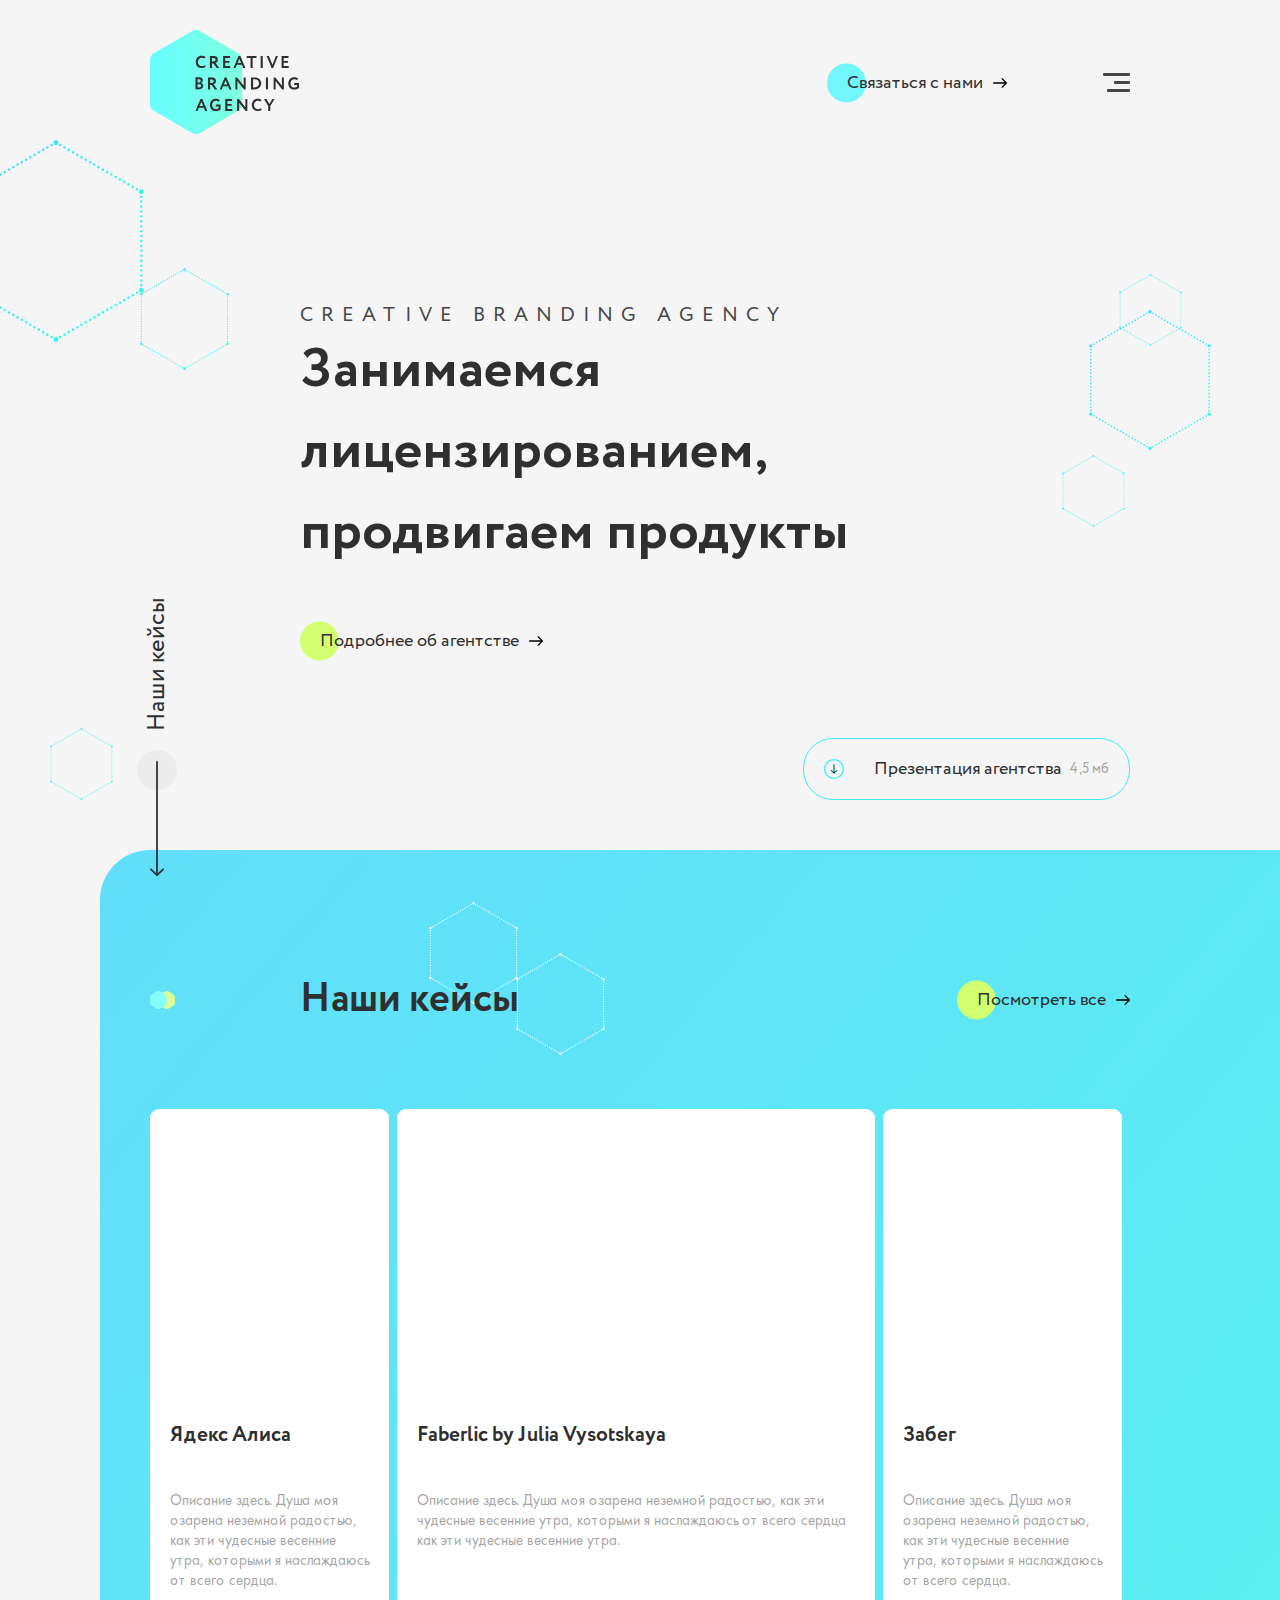
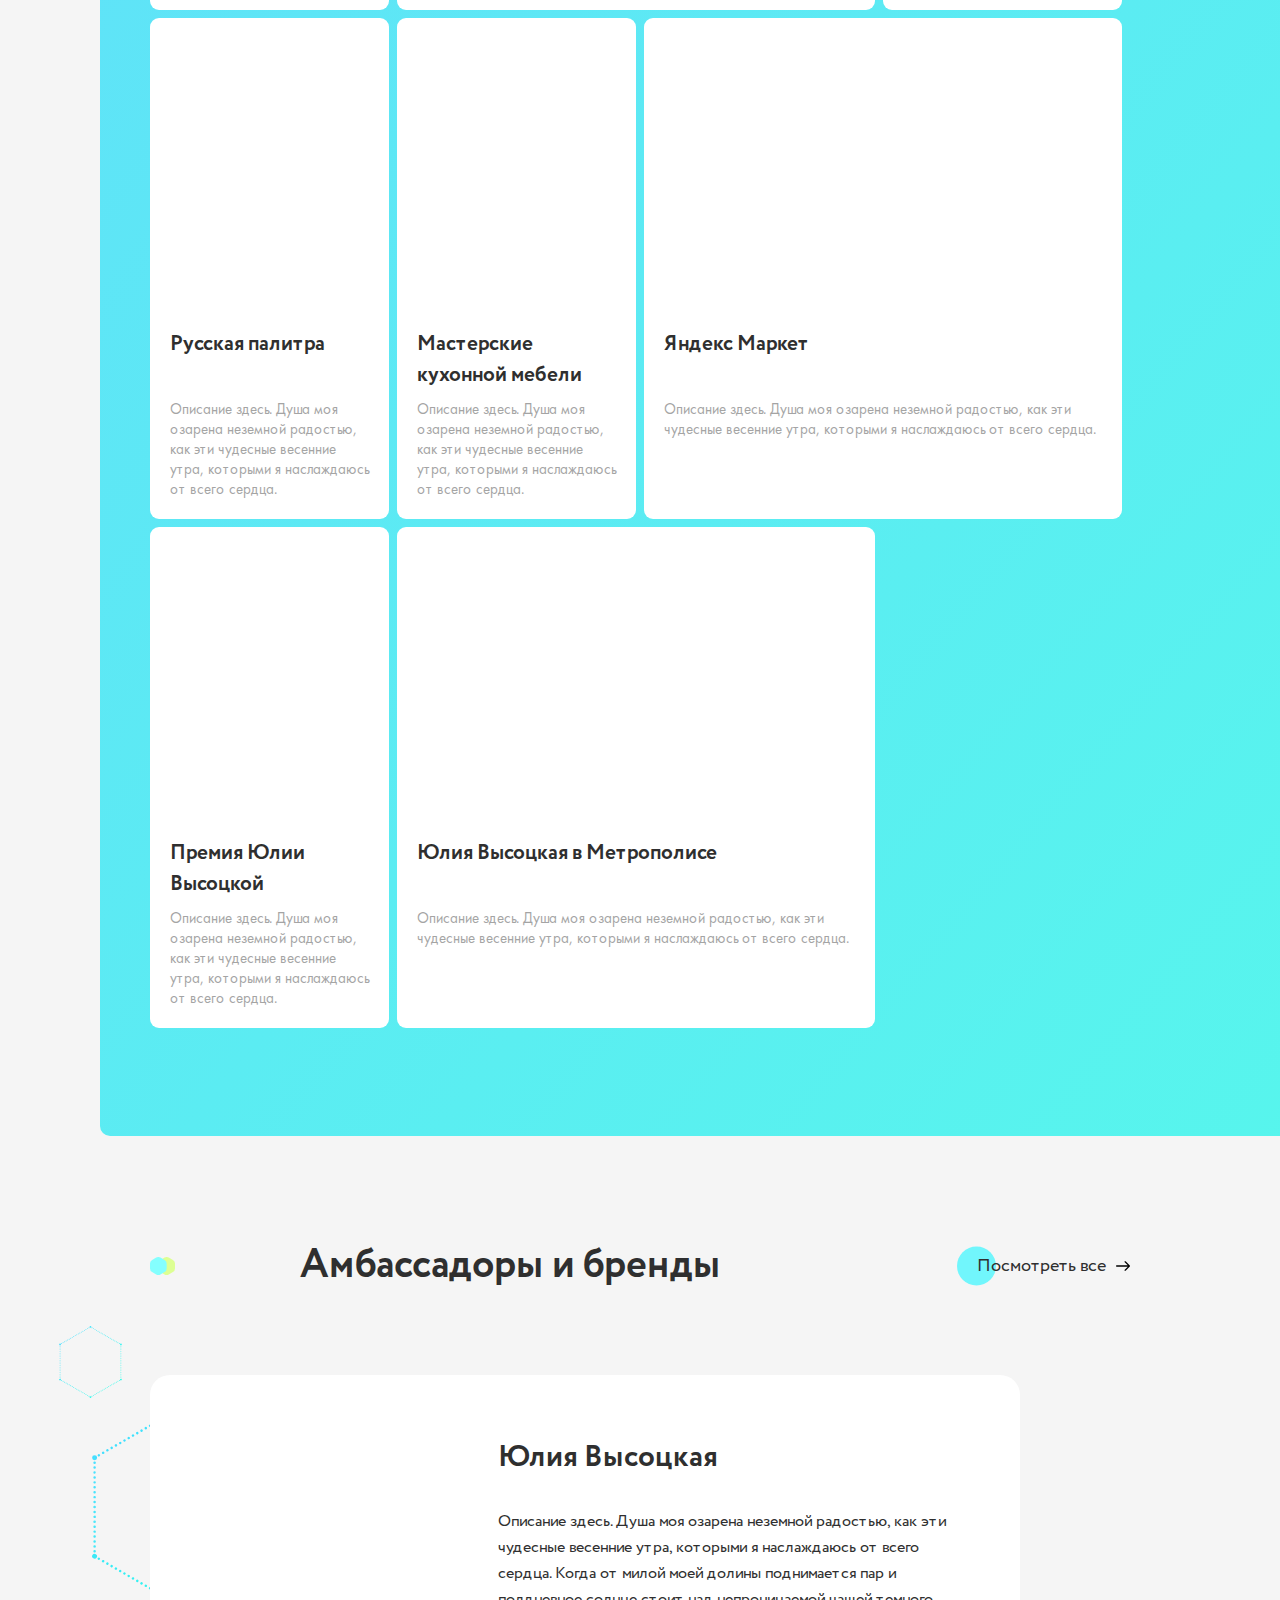
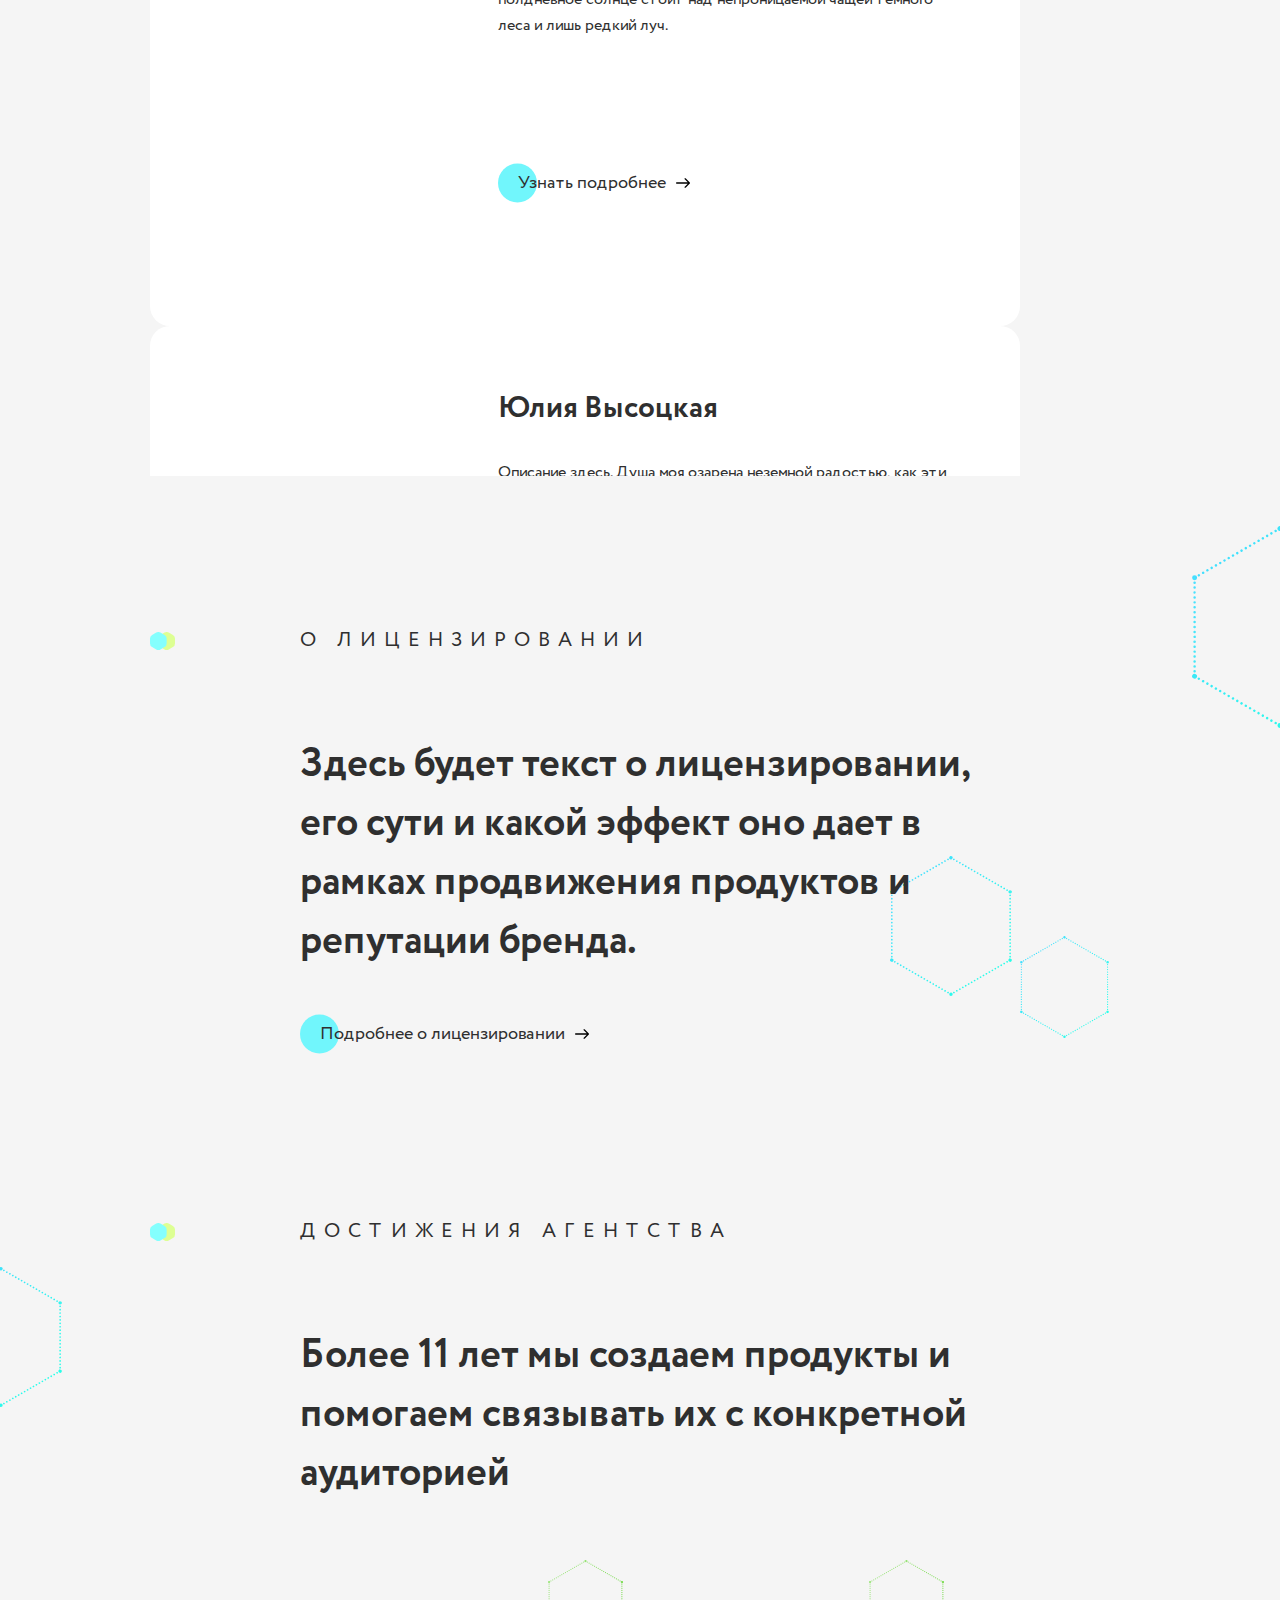
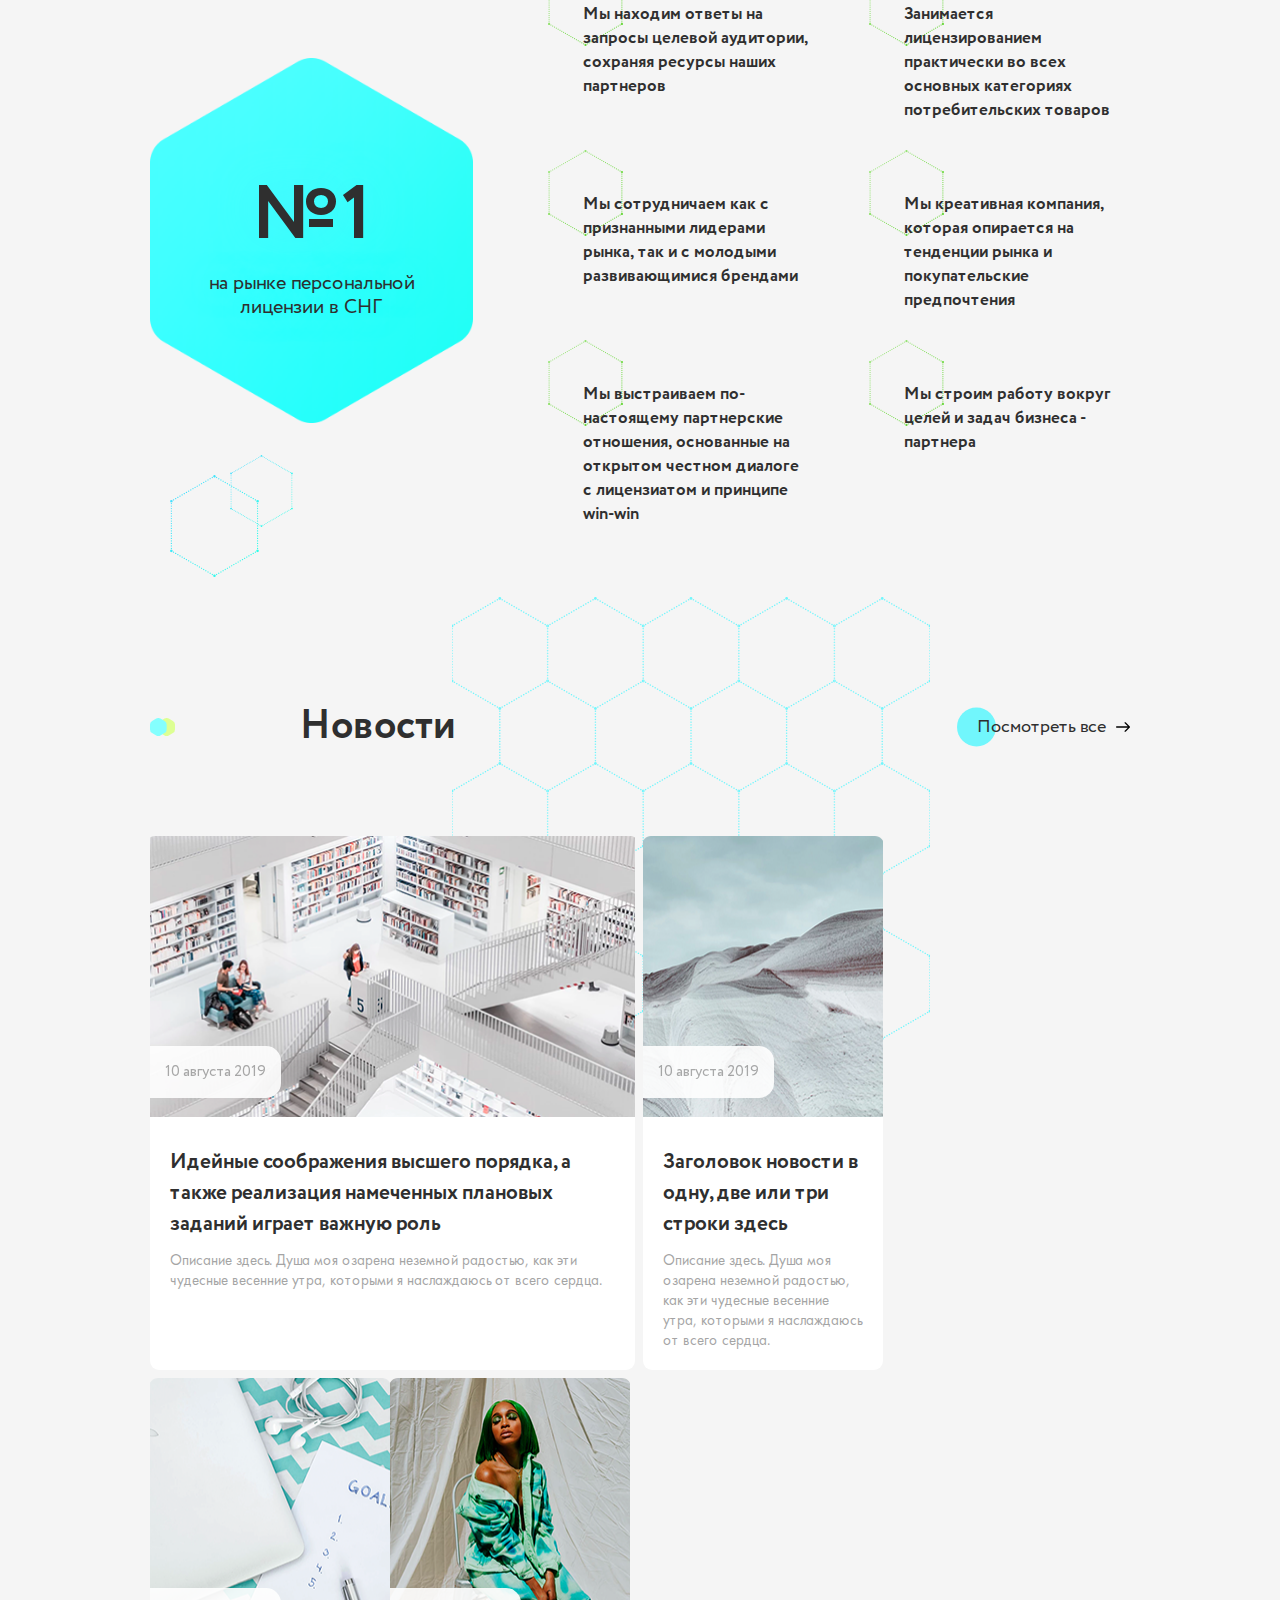
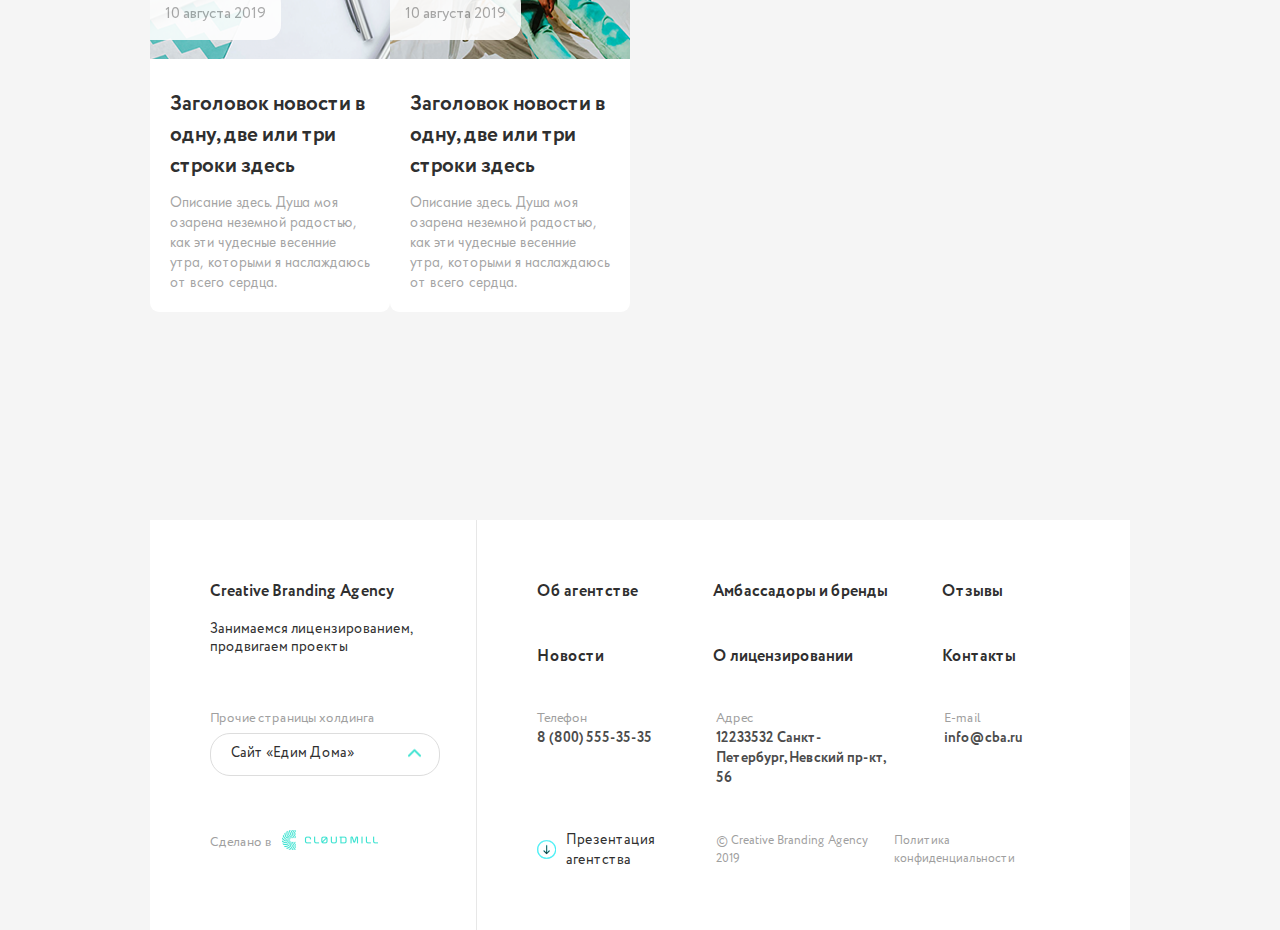
==== commit 9fb8ed92: "правки" ====
--- a/index.html
+++ b/index.html
@@ -9,6 +9,72 @@
   </head>
   <body>
     <div class="wrapper">
+      <section class="hide_menu">
+        <div class="content">
+          <div class="left">
+            <div class="first">
+              <p class="one">Сreative Branding Agency</p>
+              <p class="two">Занимаемся лицензированием, продвигаем проекты</p>
+            </div>
+            <div class="second">
+              <p class="three">Прочие страницы холдинга</p>
+              <div class="dropdown-wrapper">
+                <div class="block">
+                  <div class="selected">Сайт «Едим Дома»</div>
+                </div>
+                <div class="list hide ">
+                  <li class="hide"><a href="">Сайт «Едим Дома»</a></li>
+                  <li><a href="">Сайт «Едим Дома»</a></li>
+                  <li><a href="">Сайт «Едим Дома»</a></li>
+                  <li><a href="">Сайт «Едим Дома»</a></li>
+                </div>
+              </div>
+            </div>
+            <div class="row">
+              <p class="six"><a href="">Презентация агентства</a></p>
+              <p class="five">© Creative Branding Agency 2019</p>
+              <p class="five"><a href="">Политика конфиденциальности</a></p>
+            </div>
+            <p class="three">
+              Сделано в
+              <a href="http://cloudmill.ru"
+                ><img src="images/cloudmill.png" alt=""
+              /></a>
+            </p>
+          </div>
+          <div class="block">
+            <div class="first">
+              <p class="one"><a href="about.html">Об агентстве</a></p>
+              <p class="one"><a href="brends.html">Амбассадоры и бренды</a></p>
+              <p class="one"><a href="reviews.html">Отзывы</a></p>
+              <p class="one"><a href="news.html">Новости</a></p>
+              <p class="one"><a href="license.html">О лицензировании</a></p>
+              <p class="one"><a href="contacts.html">Контакты</a></p>
+            </div>
+            <div class="second">
+              <div class="col">
+                <p class="three">Телефон</p>
+                <p class="four">
+                  <a href="callto:88005553535">8 (800) 555-35-35</a>
+                </p>
+              </div>
+              <div class="col">
+                <p class="three">Адрес</p>
+                <p class="four">12233532 Санкт-Петербург, Невский пр-кт, 56</p>
+              </div>
+              <div class="col">
+                <p class="three">E-mail</p>
+                <p class="four"><a href="mailto:info@cba.ru">info@cba.ru</a></p>
+              </div>
+            </div>
+            <div class="row">
+              <p class="six"><a href="">Презентация агентства</a></p>
+              <p class="five">© Creative Branding Agency 2019</p>
+              <p class="five"><a href="">Политика конфиденциальности</a></p>
+            </div>
+          </div>
+        </div>
+      </section>
       <header>
         <div class="content">
           <a href="" class="logo"></a>
@@ -18,6 +84,7 @@
           </div>
         </div>
       </header>
+
       <section class="main first_section">
         <div class="figures">
           <div class="figure"></div>
@@ -38,9 +105,9 @@
             >Презентация агентства <span>4,5 мб</span></a
           >
         </div>
-        <a href="" class="down"><span>Наши кейсы</span></a>
-      </section>
-      <section class="cases">
+        <a href="#cases" class="down"><span>Наши кейсы</span></a>
+      </section>
+      <section id="cases" class="cases">
         <div class="content">
           <div class="figures">
             <div class="figure"></div>
@@ -179,9 +246,9 @@
           </div>
           <div class="slider_wrapper">
             <div class="slider">
-              <div class="item current">
+              <div class="item current ambs">
                 <div class="img">
-                  <img src="images/slide_1.jpg" alt="" />
+                  <img src="images/ambs_detal.png" alt="" />
                 </div>
                 <div class="text">
                   <p class="one">Юлия Высоцкая</p>
@@ -195,9 +262,9 @@
                   <a href="">Узнать подробнее</a>
                 </div>
               </div>
-              <div class="item">
+              <div class="item ambs">
                 <div class="img">
-                  <img src="images/slide_1.jpg" alt="" />
+                  <img src="images/ambs_detal.png" alt="" />
                 </div>
                 <div class="text">
                   <p class="one">Юлия Высоцкая</p>
@@ -211,9 +278,9 @@
                   <a href="">Узнать подробнее</a>
                 </div>
               </div>
-              <div class="item">
+              <div class="item ambs">
                 <div class="img">
-                  <img src="images/slide_1.jpg" alt="" />
+                  <img src="images/ambs_detal.png" alt="" />
                 </div>
                 <div class="text">
                   <p class="one">Юлия Высоцкая</p>
@@ -227,9 +294,9 @@
                   <a href="">Узнать подробнее</a>
                 </div>
               </div>
-              <div class="item">
+              <div class="item ambs">
                 <div class="img">
-                  <img src="images/slide_1.jpg" alt="" />
+                  <img src="images/ambs_detal.png" alt="" />
                 </div>
                 <div class="text">
                   <p class="one">Юлия Высоцкая</p>
@@ -243,9 +310,9 @@
                   <a href="">Узнать подробнее</a>
                 </div>
               </div>
-              <div class="item">
+              <div class="item ambs">
                 <div class="img">
-                  <img src="images/slide_1.jpg" alt="" />
+                  <img src="images/ambs_detal.png" alt="" />
                 </div>
                 <div class="text">
                   <p class="one">Юлия Высоцкая</p>
--- a/css/style.css
+++ b/css/style.css
@@ -29,15 +29,19 @@
   margin: 0;
   padding: 0;
   border: 0;
-  background-color: #f8f8f8;
+  background-color: #f5f5f5;
+}
+a,
+button {
+  cursor: pointer;
 }
 .wrapper {
   overflow: hidden;
   width: 100vw;
   max-width: 100vw;
   max-width: 100%;
-  background-color: #f5f5f5;
   position: relative;
+  background-color: transparent;
 }
 .wrapper .content {
   width: 1240px;
@@ -53,12 +57,27 @@
     width: calc(100% - 80px);
   }
 }
+@media (max-width: 550px) {
+  .wrapper .content {
+    width: calc(100% - 60px);
+  }
+}
 .wrapper header {
   position: absolute;
   z-index: 10;
-  top: 30px;
+  top: 0;
+  padding: 30px 0;
   height: 100px;
   width: 100%;
+  transition: all 0.3s cubic-bezier(0.215, 0.61, 0.355, 1);
+}
+.wrapper header.active {
+  background: #fff;
+}
+@media (max-width: 768px) {
+  .wrapper header {
+    height: 50px;
+  }
 }
 .wrapper header .content {
   display: flex;
@@ -146,7 +165,7 @@
     font-size: 14px;
   }
 }
-@media (max-width: 768px) {
+@media (max-width: 550px) {
   .wrapper header .content .right a {
     display: none;
   }
@@ -216,6 +235,11 @@
   .wrapper section.first_section.main {
     min-height: auto;
     height: 700px;
+  }
+}
+@media (max-width: 768px) {
+  .wrapper section.first_section.main .content {
+    justify-content: center;
   }
 }
 @media (max-width: 550px) {
@@ -341,6 +365,11 @@
     height: 700px;
   }
 }
+@media (max-width: 768px) {
+  .wrapper section.first_section.project_page .content {
+    justify-content: center;
+  }
+}
 @media (max-width: 550px) {
   .wrapper section.first_section.project_page {
     height: 500px;
@@ -452,17 +481,84 @@
 .wrapper section.first_section.project_page .figures .figure:nth-child(5).white {
   filter: grayscale(1) contrast(2);
 }
+@media (max-width: 1300px) {
+  .wrapper section.first_section.project_page.ambasador .content .row {
+    width: 50%;
+  }
+}
+@media (max-width: 1024px) {
+  .wrapper section.first_section.project_page {
+    height: auto;
+    min-height: auto;
+  }
+}
+@media (max-width: 550px) {
+  .wrapper section.first_section.project_page {
+    height: auto;
+    min-height: auto;
+  }
+}
 .wrapper section.first_section.project_page #container {
   margin-left: 25%;
 }
 .wrapper section.first_section.project_page .content {
+  z-index: 2;
   padding-top: 200px;
+}
+@media (max-width: 1024px) {
+  .wrapper section.first_section.project_page .content {
+    height: calc(100% - 70px);
+    padding-top: 160px;
+  }
+}
+@media (max-width: 768px) {
+  .wrapper section.first_section.project_page .content {
+    padding-top: 0px;
+  }
 }
 .wrapper section.first_section.project_page .content .title {
   display: flex;
   width: calc(100% - 200px);
   position: relative;
   justify-content: space-between;
+}
+@media (max-width: 1024px) {
+  .wrapper section.first_section.project_page .content .title {
+    margin-bottom: 54px;
+    width: calc(100% - 100px);
+    margin-right: 0;
+  }
+}
+@media (max-width: 768px) {
+  .wrapper section.first_section.project_page .content .title {
+    width: calc(100% - 50px);
+  }
+}
+@media (max-width: 550px) {
+  .wrapper section.first_section.project_page .content .title {
+    width: 100%;
+  }
+}
+.wrapper section.first_section.project_page .content .title.ambs {
+  flex-direction: column;
+}
+.wrapper section.first_section.project_page .content .title.ambs span.type {
+  bottom: -30px;
+}
+@media (max-width: 1024px) {
+  .wrapper section.first_section.project_page .content .title.ambs span.type {
+    bottom: -45px;
+  }
+}
+.wrapper section.first_section.project_page .content .title.ambs .img {
+  position: absolute;
+  right: 100px;
+  top: -100px;
+  height: 525px;
+}
+.wrapper section.first_section.project_page .content .title.ambs .img img {
+  margin-left: 0;
+  height: 525px;
 }
 .wrapper section.first_section.project_page .content .title span.type {
   display: flex;
@@ -483,14 +579,50 @@
   /* Text style for "БРЕНД" */
   letter-spacing: 5.31px;
 }
+@media (max-width: 768px) {
+  .wrapper section.first_section.project_page .content .title span.type {
+    font-size: 11px;
+  }
+}
+@media (max-width: 550px) {
+  .wrapper section.first_section.project_page .content .title span.type {
+    bottom: -45px;
+  }
+}
 .wrapper section.first_section.project_page .content .title .img {
   display: flex;
   flex-basis: 50%;
+  align-items: center;
+  justify-content: center;
 }
 .wrapper section.first_section.project_page .content .title .img img {
   max-height: 100%;
   width: auto;
   margin-left: 40px;
+}
+@media (max-width: 768px) {
+  .wrapper section.first_section.project_page .content .title .img img {
+    max-width: none;
+    margin-left: 0;
+    height: auto;
+    width: 150px;
+  }
+}
+@media (max-width: 550px) {
+  .wrapper section.first_section.project_page .content .title .img img {
+    width: 100px;
+  }
+}
+@media (max-width: 768px) {
+  .wrapper section.first_section.project_page .content .title .img {
+    margin-left: 40px;
+    max-width: 150px;
+  }
+}
+@media (max-width: 550px) {
+  .wrapper section.first_section.project_page .content .title .img {
+    max-width: 100px;
+  }
 }
 .wrapper section.first_section.project_page .content .row {
   display: flex;
@@ -518,6 +650,17 @@
     margin-right: 0;
   }
 }
+@media (max-width: 1024px) {
+  .wrapper section.first_section.project_page .content .row {
+    flex-wrap: wrap;
+  }
+}
+@media (max-width: 768px) {
+  .wrapper section.first_section.project_page .content .row {
+    width: auto;
+    max-height: none;
+  }
+}
 .wrapper section.first_section.project_page .content .row p {
   display: block;
   flex-basis: calc((100% - 80px )/2);
@@ -525,11 +668,34 @@
   margin-bottom: 40px;
   margin-top: 0;
 }
+@media (max-width: 1024px) {
+  .wrapper section.first_section.project_page .content .row p {
+    flex-basis: 100%;
+    max-width: 100%;
+    margin-bottom: 20px;
+  }
+}
+@media (max-width: 768px) {
+  .wrapper section.first_section.project_page .content .row p {
+    max-width: none;
+    flex-basis: 100%;
+  }
+}
 .wrapper section.first_section.project_page .content .row p.one {
   color: #2f2f2f;
   font-family: Circe;
   font-size: 30px;
   font-weight: 700;
+}
+@media (max-width: 1300px) {
+  .wrapper section.first_section.project_page .content .row p.one {
+    font-size: 25px;
+  }
+}
+@media (max-width: 1024px) {
+  .wrapper section.first_section.project_page .content .row p.one {
+    margin-bottom: 10px;
+  }
 }
 .wrapper section.first_section.project_page .content .row p.two {
   color: #2f2f2f;
@@ -538,8 +704,62 @@
   font-weight: 300;
   line-height: 30px;
 }
+@media (max-width: 1300px) {
+  .wrapper section.first_section.project_page .content .row p.two {
+    font-size: 18px;
+    flex-basis: 70%;
+    max-width: 70%;
+  }
+}
+@media (max-width: 1024px) {
+  .wrapper section.first_section.project_page .content .row p.two {
+    flex-basis: 100%;
+    max-width: 100%;
+    font-size: 16px;
+  }
+}
+@media (max-width: 550px) {
+  .wrapper section.first_section.project_page .content .row p.two {
+    font-size: 14px;
+    line-height: 20px;
+  }
+}
 .wrapper section.first_section.project_page .content .breadcrumbs {
   position: unset;
+}
+.wrapper section.first_section.project_page .content .img_ambs {
+  position: absolute;
+  bottom: -130px;
+  right: 100px;
+  height: 525px;
+}
+.wrapper section.first_section.project_page .content .img_ambs img {
+  height: 525px;
+}
+@media (max-width: 1024px) {
+  .wrapper section.first_section.project_page .content .img_ambs {
+    height: 365px;
+    bottom: -30px;
+    right: 0;
+  }
+  .wrapper section.first_section.project_page .content .img_ambs img {
+    height: 425px;
+  }
+}
+@media (max-width: 768px) {
+  .wrapper section.first_section.project_page .content .img_ambs {
+    height: 300px;
+  }
+  .wrapper section.first_section.project_page .content .img_ambs img {
+    height: 300px;
+  }
+}
+@media (max-width: 550px) {
+  .wrapper section.first_section.project_page .content .img_ambs {
+    height: 250px;
+    bottom: 0;
+    z-index: -1;
+  }
 }
 .wrapper section.first_section.not_found .content {
   background: none;
@@ -548,11 +768,62 @@
   text-align: center;
   margin-left: 0;
 }
+@media (max-width: 1024px) {
+  .wrapper section.first_section.not_found .content {
+    height: 350px;
+    align-items: center;
+  }
+  .wrapper section.first_section.not_found .content p.title {
+    margin-left: 200px;
+    margin-right: 200px;
+  }
+}
+@media (max-width: 1024px) and (max-width: 1300px) {
+  .wrapper section.first_section.not_found .content p.title {
+    margin-left: 150px;
+    margin-right: 150px;
+  }
+}
+@media (max-width: 1024px) and (max-width: 768px) {
+  .wrapper section.first_section.not_found .content p.title {
+    margin-left: 50px;
+    margin-right: 50px;
+  }
+}
+@media (max-width: 1024px) and (max-width: 550px) {
+  .wrapper section.first_section.not_found .content p.title {
+    margin-left: 0;
+    margin-right: 0;
+  }
+}
+@media (max-width: 768px) {
+  .wrapper section.first_section.not_found .content {
+    height: 180px;
+    flex-direction: column;
+    justify-content: flex-end;
+  }
+}
+@media (max-width: 1024px) {
+  .wrapper section.first_section {
+    height: 400px;
+  }
+}
+@media (max-width: 768px) {
+  .wrapper section.first_section {
+    height: auto;
+  }
+}
 .wrapper section.first_section #container {
   position: absolute;
   width: 100%;
   height: 100%;
   margin-top: 50px;
+  min-height: 300px;
+}
+@media (max-width: 768px) {
+  .wrapper section.first_section #container {
+    max-height: 500px;
+  }
 }
 @media (max-width: 550px) {
   .wrapper section.first_section #container {
@@ -726,10 +997,12 @@
   justify-content: center;
   align-items: flex-start;
   position: relative;
-  /* background-image: url(../images/main_big_fig.svg);
-        background-repeat: no-repeat;
-        background-size: auto 130%;
-        background-position: center 73px; */
+}
+@media (max-width: 768px) {
+  .wrapper section.first_section .content {
+    justify-content: flex-start;
+    flex-direction: column-reverse;
+  }
 }
 .wrapper section.first_section .content p.title {
   margin-left: 200px;
@@ -760,13 +1033,19 @@
 }
 @media (max-width: 1024px) {
   .wrapper section.first_section .content p.title {
-    font-size: 36px;
-  }
-}
-@media (max-width: 550px) {
+    font-size: 34px;
+  }
+}
+@media (max-width: 768px) {
   .wrapper section.first_section .content p.title {
-    font-size: 24px;
-    margin-top: 100px;
+    font-size: 26px;
+    margin-bottom: 30px;
+    order: 2;
+  }
+}
+@media (max-width: 550px) {
+  .wrapper section.first_section .content p.title {
+    font-size: 20px;
   }
 }
 .wrapper section.first_section .content p.title span {
@@ -874,6 +1153,17 @@
     margin-right: 0;
   }
 }
+@media (max-width: 768px) {
+  .wrapper section.first_section .content a.more {
+    position: relative;
+    top: 0;
+    left: 0;
+    bottom: 0;
+    right: 0;
+    order: 1;
+    margin-bottom: 30px;
+  }
+}
 .wrapper section.first_section .content a.presentation {
   position: absolute;
   bottom: 100px;
@@ -884,18 +1174,38 @@
   font-family: Circe;
   font-size: 18px;
   font-weight: 400;
-  border-radius: 30px;
   height: 20px;
+  z-index: 2;
   padding: 20px;
   transition: all 0.3s cubic-bezier(0.215, 0.61, 0.355, 1);
+  cursor: pointer;
   border: 1px solid #3aedf3;
-  cursor: pointer;
-}
-.wrapper section.first_section .content a.presentation:hover {
-  background-color: #71f6fc;
+  border-radius: 30px;
 }
 .wrapper section.first_section .content a.presentation:hover::before {
   filter: brightness(10) invert(1);
+}
+.wrapper section.first_section .content a.presentation:hover:after {
+  background-color: #71f6fc;
+  width: 100%;
+}
+.wrapper section.first_section .content a.presentation:after {
+  content: "";
+  display: block;
+  position: absolute;
+  z-index: -1;
+  left: 0;
+  top: 0;
+  height: 60px;
+  border-radius: 30px;
+  width: 60px;
+  transition: all 0.3s cubic-bezier(0.215, 0.61, 0.355, 1);
+}
+@media (max-width: 550px) {
+  .wrapper section.first_section .content a.presentation:after {
+    width: 52px;
+    height: 52px;
+  }
 }
 .wrapper section.first_section .content a.presentation::before {
   display: inline-block;
@@ -906,13 +1216,14 @@
   background-size: contain;
   background-repeat: no-repeat;
   transition: all 0.3s cubic-bezier(0.215, 0.61, 0.355, 1);
-  margin-right: 9px;
+  margin-right: 30px;
 }
 @media (max-width: 1024px) {
   .wrapper section.first_section .content a.presentation {
     margin-left: 200px;
     margin-right: 200px;
-    position: unset;
+    position: relative;
+    bottom: 0;
     margin-top: 30px;
     margin-right: 0;
   }
@@ -1041,6 +1352,13 @@
     margin-right: 0;
   }
 }
+@media (max-width: 768px) {
+  .wrapper section.first_section .content .breadcrumbs {
+    position: unset;
+    margin-top: 100px;
+    order: 3;
+  }
+}
 .wrapper section.first_section .content .breadcrumbs li {
   display: flex;
   align-items: center;
@@ -1061,6 +1379,16 @@
   background-size: contain;
   background-repeat: no-repeat;
 }
+@media (max-width: 768px) {
+  .wrapper section.first_section .content .breadcrumbs li {
+    font-size: 14px;
+  }
+}
+@media (max-width: 550px) {
+  .wrapper section.first_section .content .breadcrumbs li {
+    font-size: 13px;
+  }
+}
 .wrapper section.first_section .content .breadcrumbs li:before {
   content: "";
   width: 2px;
@@ -1101,17 +1429,22 @@
   position: absolute;
   left: 50%;
   transform: translate(-50%, 0);
-  border-radius: 50%;
+  border-radius: 20px;
   bottom: 90px;
   z-index: -1;
   width: 40px;
   height: 40px;
   background-color: #d8d8d8;
   opacity: 0.3;
+  transition: all 0.3s cubic-bezier(0.215, 0.61, 0.355, 1);
 }
 .wrapper section.first_section a.down:after {
   content: url("../images/str_down.png");
   margin-top: 40px;
+}
+.wrapper section.first_section a.down:hover:before {
+  bottom: -15px;
+  height: 150px;
 }
 .wrapper section.first_section a.down span {
   display: block;
@@ -1129,6 +1462,9 @@
 .wrapper section.cases {
   margin-top: -50px;
 }
+.wrapper section.cases.page {
+  margin-top: 0;
+}
 @media (max-width: 768px) {
   .wrapper section.cases {
     overflow: hidden;
@@ -1161,6 +1497,16 @@
   width: 200%;
   left: -100px;
   border-radius: 50px 0 0 10px;
+}
+@media (max-width: 1300px) {
+  .wrapper section.cases .content:before {
+    left: -50px;
+  }
+}
+@media (max-width: 1024px) {
+  .wrapper section.cases .content:before {
+    left: -15px;
+  }
 }
 .wrapper section.cases .content .figure:nth-child(1) {
   background-repeat: no-repeat;
@@ -1334,6 +1680,22 @@
     font-size: 14px;
   }
 }
+.wrapper section.cases .content .title.no_mar_l p {
+  margin-left: 0;
+}
+.wrapper section.cases .content .title.big p {
+  font-size: 50px;
+}
+@media (max-width: 1024px) {
+  .wrapper section.cases .content .title.big p {
+    font-size: 33px;
+  }
+}
+@media (max-width: 550px) {
+  .wrapper section.cases .content .title.big p {
+    font-size: 22px;
+  }
+}
 .wrapper section.cases .content .title p {
   color: #2f2f2f;
   font-family: Circe;
@@ -1522,15 +1884,33 @@
   .wrapper section.cases .content .block.first_big .item:nth-child(9n - 8),
   .wrapper section.cases .content .block.first_big .item:nth-child(9n - 3),
   .wrapper section.cases .content .block.first_big .item:nth-child(9n - 2) {
-    flex-basis: calc(((100% - 24px)/4)*2);
-    max-width: 480px;
+    flex-basis: calc(((100% - 10px)/4)*2);
+    max-width: 485px;
   }
 }
 @media (max-width: 1024px) and (min-width: 769px) {
   .wrapper section.cases .content .block.first_big .item:nth-child(10n - 9),
   .wrapper section.cases .content .block.first_big .item:nth-child(10n - 3) {
-    flex-basis: calc(((100% - 16px)/3)*2);
-    max-width: 480px;
+    flex-basis: calc(((100% - 10px)/3)*2);
+    max-width: 485px;
+    margin-right: 8px;
+  }
+}
+@media (max-width: 768px) and (min-width: 551px) {
+  .wrapper section.cases .content .block.first_big .item:nth-child(10n - 9) {
+    flex-basis: 100%;
+    max-width: 485px;
+  }
+  .wrapper section.cases .content .block.first_big .item:not(:nth-child(10n - 9)) {
+    margin-right: 0 !important;
+    margin-left: 0 !important;
+  }
+  .wrapper section.cases .content .block.first_big .item:not(:nth-child(10n - 9)):nth-child(10n),
+  .wrapper section.cases .content .block.first_big .item:not(:nth-child(10n - 9)):nth-child(10n-8),
+  .wrapper section.cases .content .block.first_big .item:not(:nth-child(10n - 9)):nth-child(10n-6),
+  .wrapper section.cases .content .block.first_big .item:not(:nth-child(10n - 9)):nth-child(10n-4),
+  .wrapper section.cases .content .block.first_big .item:not(:nth-child(10n - 9)):nth-child(10n-2) {
+    margin-right: 8px !important;
   }
 }
 @media (min-width: 1301px) {
@@ -1556,6 +1936,23 @@
     max-width: 480px;
   }
 }
+@media (max-width: 768px) and (min-width: 551px) {
+  .wrapper section.cases .content .block.two_big .item:nth-child(10n - 9) {
+    flex-basis: 100%;
+    max-width: 485px;
+  }
+  .wrapper section.cases .content .block.two_big .item:not(:nth-child(10n - 9)) {
+    margin-right: 0 !important;
+    margin-left: 0 !important;
+  }
+  .wrapper section.cases .content .block.two_big .item:not(:nth-child(10n - 9)):nth-child(10n),
+  .wrapper section.cases .content .block.two_big .item:not(:nth-child(10n - 9)):nth-child(10n-8),
+  .wrapper section.cases .content .block.two_big .item:not(:nth-child(10n - 9)):nth-child(10n-6),
+  .wrapper section.cases .content .block.two_big .item:not(:nth-child(10n - 9)):nth-child(10n-4),
+  .wrapper section.cases .content .block.two_big .item:not(:nth-child(10n - 9)):nth-child(10n-2) {
+    margin-right: 8px !important;
+  }
+}
 .wrapper section.cases .content .block.big_title .item .text p.one {
   margin-bottom: 10px;
 }
@@ -1567,13 +1964,13 @@
 .wrapper section.cases .content .block.post_new .item:last-child {
   margin-right: 0;
 }
-.wrapper section.cases .content .block.no_adaptive_slider {
-  justify-content: center;
-}
-@media (max-width: 768px) {
+@media (max-width: 1024px) {
   .wrapper section.cases .content .block.no_adaptive_slider {
-    margin: auto;
-    justify-content: center;
+    width: auto;
+  }
+}
+@media (max-width: 768px) {
+  .wrapper section.cases .content .block.no_adaptive_slider {
     display: flex;
     width: 488px;
   }
@@ -1596,29 +1993,46 @@
 }
 @media (max-width: 550px) {
   .wrapper section.cases .content .block.no_adaptive_slider {
-    justify-content: flex-start;
-    width: 248px;
+    justify-content: center;
+    width: 100%;
     margin: 0;
   }
   .wrapper section.cases .content .block.no_adaptive_slider .item {
     margin-bottom: 8px !important;
-    margin-right: 0!important;
-    margin-left: 0!important;
-  }
-}
-@media (max-width: 850px) {
-  .wrapper section.cases .content .block.no_adaptive_slider .item:nth-child(1) {
-    margin-right: 0;
-    width: 100%;
-  }
-  .wrapper section.cases .content .block.no_adaptive_slider .item:nth-child(2) {
-    margin-right: 8px;
-  }
-  .wrapper section.cases .content .block.no_adaptive_slider .item:nth-child(3) {
-    margin-right: 0;
-  }
-}
-@media (max-width: 550px) {
+    margin-right: 0 !important;
+    margin-left: 0 !important;
+  }
+}
+.wrapper section.cases .content .block.no_adaptive_slider .item {
+  /* @media (max-width: 850px) {
+            &:nth-child(1) {
+              margin-right: 0;
+              width: 100%;
+            }
+            &:nth-child(2) {
+              margin-right: 8px;
+            }
+            &:nth-child(3) {
+              margin-right: 0;
+            }
+            .text {
+              
+            }
+          } */
+}
+@media (max-width: 550px) {
+  .wrapper section.cases .content .block.no_adaptive_slider .item {
+    max-width: 350px !important;
+    width: auto;
+    overflow: hidden;
+  }
+  .wrapper section.cases .content .block.no_adaptive_slider .item .img {
+    align-items: flex-start;
+  }
+  .wrapper section.cases .content .block.no_adaptive_slider .item .img img {
+    min-width: 100%;
+    height: auto;
+  }
   .wrapper section.cases .content .block.no_adaptive_slider .item .text {
     min-height: auto;
   }
@@ -1630,7 +2044,21 @@
     font-size: 14px;
   }
 }
-@media (max-width: 768px) {
+@media (max-width: 400px) {
+  .wrapper section.cases .content .block.no_adaptive_slider .item {
+    width: 240px;
+    max-width: 240px !important;
+  }
+  .wrapper section.cases .content .block.no_adaptive_slider .item .img {
+    align-items: flex-start;
+  }
+  .wrapper section.cases .content .block.no_adaptive_slider .item .img img {
+    min-width: auto;
+    height: 100%;
+    width: auto;
+  }
+}
+@media (max-width: 1024px) {
   .wrapper section.cases .content .block {
     width: 248px;
     padding-bottom: 40px;
@@ -1690,6 +2118,9 @@
 .wrapper section.cases .content .block .item:hover .str {
   opacity: 1;
 }
+.wrapper section.cases .content .block .item:hover .img img {
+  transform: scale(1.05);
+}
 .wrapper section.cases .content .block .item .str {
   width: 39px;
   height: 39px;
@@ -1742,6 +2173,7 @@
 .wrapper section.cases .content .block .item .img img {
   min-height: 100%;
   min-width: 100%;
+  transition: all 0.6s cubic-bezier(0.215, 0.61, 0.355, 1);
   height: 100%;
 }
 @media (max-width: 1300px) {
@@ -1777,6 +2209,24 @@
   font-size: 15px;
   font-weight: 400;
 }
+@media (max-width: 1024px) {
+  .wrapper section.cases .content .block .item .text p.one {
+    font-size: 18px;
+    min-height: 60px;
+  }
+  .wrapper section.cases .content .block .item .text p.two {
+    font-size: 14px;
+  }
+}
+@media (max-width: 768px) {
+  .wrapper section.cases .content .block .item .text p.one {
+    font-size: 16px;
+    min-height: 50px;
+  }
+  .wrapper section.cases .content .block .item .text p.two {
+    font-size: 13px;
+  }
+}
 @media (min-width: 1301px) {
   .wrapper section.cases .content .block .item:nth-child(12n - 10),
   .wrapper section.cases .content .block .item:nth-child(12n - 5),
@@ -1798,6 +2248,23 @@
   .wrapper section.cases .content .block .item:nth-child(10n - 4) {
     flex-basis: calc(((100% - 16px)/3)*2);
     max-width: 480px;
+  }
+}
+@media (max-width: 768px) and (min-width: 551px) {
+  .wrapper section.cases .content .block .item:nth-child(10n - 9) {
+    flex-basis: 100%;
+    max-width: 485px;
+  }
+  .wrapper section.cases .content .block .item:not(:nth-child(10n - 9)) {
+    margin-right: 0 !important;
+    margin-left: 0 !important;
+  }
+  .wrapper section.cases .content .block .item:not(:nth-child(10n - 9)):nth-child(10n),
+  .wrapper section.cases .content .block .item:not(:nth-child(10n - 9)):nth-child(10n-8),
+  .wrapper section.cases .content .block .item:not(:nth-child(10n - 9)):nth-child(10n-6),
+  .wrapper section.cases .content .block .item:not(:nth-child(10n - 9)):nth-child(10n-4),
+  .wrapper section.cases .content .block .item:not(:nth-child(10n - 9)):nth-child(10n-2) {
+    margin-right: 8px !important;
   }
 }
 .wrapper section.cases .content .hide_link_mobile {
@@ -2069,6 +2536,22 @@
     font-size: 14px;
   }
 }
+.wrapper section.brends .content .title.no_mar_l p {
+  margin-left: 0;
+}
+.wrapper section.brends .content .title.big p {
+  font-size: 50px;
+}
+@media (max-width: 1024px) {
+  .wrapper section.brends .content .title.big p {
+    font-size: 33px;
+  }
+}
+@media (max-width: 550px) {
+  .wrapper section.brends .content .title.big p {
+    font-size: 22px;
+  }
+}
 .wrapper section.brends .content .title p {
   color: #2f2f2f;
   font-family: Circe;
@@ -2191,6 +2674,34 @@
   top: 50%;
   margin-top: 10px;
 }
+@media (max-width: 850px) {
+  .wrapper section.brends .content .slider_wrapper.but_center .slider .slick-next {
+    width: 65px;
+    height: 65px;
+    bottom: -80px;
+    right: 10px;
+    transform: none;
+    margin-bottom: 0;
+  }
+  .wrapper section.brends .content .slider_wrapper.but_center .slider .slick-prev {
+    width: 44px;
+    height: 44px;
+    top: auto;
+    bottom: -80px;
+    right: 80px;
+    margin-bottom: 9.5px;
+    transform: none;
+  }
+}
+@media (max-width: 450px) {
+  .wrapper section.brends .content .slider_wrapper.but_center .slider .slick-next {
+    right: 0;
+    transform: none;
+  }
+  .wrapper section.brends .content .slider_wrapper.but_center .slider .slick-prev {
+    right: 70px;
+  }
+}
 .wrapper section.brends .content .slider_wrapper.small-slider .slider {
   height: auto;
 }
@@ -2204,39 +2715,7 @@
   .wrapper section.brends .content .slider_wrapper.slider_layers .slider .slick-current .item {
     transform: none;
   }
-  .wrapper section.brends .content .slider_wrapper.slider_layers .slider .slick-current + .slick-slide {
-    opacity: 1 !important;
-  }
-  .wrapper section.brends .content .slider_wrapper.slider_layers .slider .slick-current + .slick-slide .item {
-    transform: translate(220px, 0) scale(0.9);
-  }
-  .wrapper section.brends .content .slider_wrapper.slider_layers .slider .slick-current + .slick-slide .item:before {
-    opacity: 0.9;
-    z-index: 3;
-  }
-  .wrapper section.brends .content .slider_wrapper.slider_layers .slider .slick-current + .slick-slide .item .text {
-    opacity: 0;
-  }
-  .wrapper section.brends .content .slider_wrapper.slider_layers .slider .slick-current + .slick-slide .item .img {
-    left: 50%;
-  }
-  .wrapper section.brends .content .slider_wrapper.slider_layers .slider .slick-current + .slick-slide .item .img img {
-    margin-left: 50%;
-    filter: blur(2px);
-  }
-  .wrapper section.brends .content .slider_wrapper.slider_layers .slider .slick-current + .slick-slide + .slick-slide {
-    opacity: 1 !important;
-    z-index: 997 !important;
-  }
-  .wrapper section.brends .content .slider_wrapper.slider_layers .slider .slick-current + .slick-slide + .slick-slide .item {
-    transform: translate(360px, 0) scale(0.8);
-  }
-  .wrapper section.brends .content .slider_wrapper.slider_layers .slider .slick-current + .slick-slide + .slick-slide .item:before {
-    background: rgba(255, 255, 255, 0.76);
-    z-index: 3;
-    opacity: 1;
-  }
-  .wrapper section.brends .content .slider_wrapper.slider_layers .slider .slick-current + .slick-slide + .slick-slide .item:after {
+  .wrapper section.brends .content .slider_wrapper.slider_layers .slider .slick-current .item:after {
     content: "";
     display: block;
     height: 80%;
@@ -2244,48 +2723,60 @@
     width: 100px;
     border-radius: 50%;
     background-color: #000;
-    opacity: 0.8;
+    opacity: 0;
     right: 80px;
-    z-index: 1;
+    z-index: -3;
     filter: blur(35px);
     top: 50%;
     transform: translate(0, -50%);
   }
+  .wrapper section.brends .content .slider_wrapper.slider_layers .slider .slick-current + .slick-slide {
+    opacity: 1 !important;
+  }
+  .wrapper section.brends .content .slider_wrapper.slider_layers .slider .slick-current + .slick-slide .item {
+    transform: translate(220px, 0) scale(0.9);
+  }
+  .wrapper section.brends .content .slider_wrapper.slider_layers .slider .slick-current + .slick-slide .item:before {
+    opacity: 0.9;
+    z-index: 3;
+  }
+  .wrapper section.brends .content .slider_wrapper.slider_layers .slider .slick-current + .slick-slide .item .text {
+    opacity: 0;
+  }
+  .wrapper section.brends .content .slider_wrapper.slider_layers .slider .slick-current + .slick-slide .item .img {
+    left: 50%;
+  }
+  .wrapper section.brends .content .slider_wrapper.slider_layers .slider .slick-current + .slick-slide .item .img img {
+    margin-left: 50%;
+    filter: blur(2px);
+  }
+  .wrapper section.brends .content .slider_wrapper.slider_layers .slider .slick-current + .slick-slide + .slick-slide {
+    opacity: 1 !important;
+    z-index: 997 !important;
+  }
+  .wrapper section.brends .content .slider_wrapper.slider_layers .slider .slick-current + .slick-slide + .slick-slide .item {
+    transform: translate(360px, 0) scale(0.8);
+  }
+  .wrapper section.brends .content .slider_wrapper.slider_layers .slider .slick-current + .slick-slide + .slick-slide .item:before {
+    background: rgba(255, 255, 255, 0.76);
+    z-index: 3;
+    opacity: 1;
+  }
+  .wrapper section.brends .content .slider_wrapper.slider_layers .slider .slick-current + .slick-slide + .slick-slide .item:after {
+    opacity: 0.8;
+    z-index: 1;
+  }
   .wrapper section.brends .content .slider_wrapper.slider_layers .slider .slick-current + .slick-slide + .slick-slide .item .text {
     opacity: 0;
   }
   .wrapper section.brends .content .slider_wrapper.slider_layers .slider .slick-current + .slick-slide + .slick-slide .item .img {
     left: 50%;
+    filter: blur(4px);
   }
   .wrapper section.brends .content .slider_wrapper.slider_layers .slider .slick-current + .slick-slide + .slick-slide .item .img img {
     margin-left: 50%;
     filter: blur(2px);
   }
-  .wrapper section.brends .content .slider_wrapper.slider_layers .slider .slick-current + .slick-slide + .slick-slide .item .img {
-    filter: blur(4px);
-  }
-  .wrapper section.brends .content .slider_wrapper.slider_layers .slider .slick-current + .slick-slide + .slick-slide + .slick-slide {
-    z-index: 996 !important;
-  }
-  .wrapper section.brends .content .slider_wrapper.slider_layers .slider .slick-current + .slick-slide + .slick-slide + .slick-slide .item {
-    transform: translate(400px, 0) scale(0.7);
-  }
-  .wrapper section.brends .content .slider_wrapper.slider_layers .slider .slick-current + .slick-slide + .slick-slide + .slick-slide .item:before {
-    background: rgba(255, 255, 255, 0.76);
-    z-index: 3;
-    opacity: 1;
-  }
-  .wrapper section.brends .content .slider_wrapper.slider_layers .slider .slick-current + .slick-slide + .slick-slide + .slick-slide .item .text {
-    opacity: 0;
-  }
-  .wrapper section.brends .content .slider_wrapper.slider_layers .slider .slick-current + .slick-slide + .slick-slide + .slick-slide .item .img {
-    left: 50%;
-    filter: blur(4px);
-  }
-  .wrapper section.brends .content .slider_wrapper.slider_layers .slider .slick-current + .slick-slide + .slick-slide + .slick-slide .item .img img {
-    margin-left: 50%;
-    filter: blur(2px);
-  }
 }
 @media (min-width: 851px) and (max-width: 1300px) {
   .wrapper section.brends .content .slider_wrapper.slider_layers .slider .slick-slide .item {
@@ -2298,13 +2789,63 @@
   }
 }
 @media (min-width: 851px) and (max-width: 1300px) {
+  .wrapper section.brends .content .slider_wrapper.slider_layers .slider .slick-current + .slick-slide .item {
+    transform: translate(110px, 0) scale(0.9);
+  }
+}
+@media (min-width: 851px) and (max-width: 1300px) {
   .wrapper section.brends .content .slider_wrapper.slider_layers .slider .slick-current + .slick-slide + .slick-slide .item {
-    transform: translate(110px, 0) scale(0.9);
-  }
-}
-@media (min-width: 851px) and (max-width: 1300px) {
-  .wrapper section.brends .content .slider_wrapper.slider_layers .slider .slick-current + .slick-slide + .slick-slide + .slick-slide .item {
     transform: translate(190px, 0) scale(0.8);
+  }
+}
+@media (max-width: 768px) {
+  .wrapper section.brends .content .slider_wrapper.top_adaptive_photo .slider .item {
+    padding-top: 240px;
+    padding-bottom: 0;
+    height: auto;
+  }
+}
+@media (max-width: 450px) {
+  .wrapper section.brends .content .slider_wrapper.top_adaptive_photo .slider .item {
+    width: 100% !important;
+    padding-top: 160px;
+    padding-bottom: 0;
+  }
+}
+@media (max-width: 768px) {
+  .wrapper section.brends .content .slider_wrapper.top_adaptive_photo .slider .item .img {
+    height: 240px;
+    width: 100%;
+    top: 0;
+    bottom: auto;
+  }
+  .wrapper section.brends .content .slider_wrapper.top_adaptive_photo .slider .item .img img {
+    margin: auto;
+    margin-left: 0;
+  }
+}
+@media (max-width: 450px) {
+  .wrapper section.brends .content .slider_wrapper.top_adaptive_photo .slider .item .img {
+    height: 160px;
+  }
+}
+@media (max-width: 850px) {
+  .wrapper section.brends .content .slider_wrapper.center_adaptive_but .slider .slick-next {
+    right: 50%;
+    transform: translate(100%, 0);
+  }
+  .wrapper section.brends .content .slider_wrapper.center_adaptive_but .slider .slick-prev {
+    right: 50%;
+    transform: translate(-10px, 0);
+  }
+}
+@media (max-width: 450px) {
+  .wrapper section.brends .content .slider_wrapper.center_adaptive_but .slider .slick-next {
+    right: 50%;
+    transform: translate(100%, 0);
+  }
+  .wrapper section.brends .content .slider_wrapper.center_adaptive_but .slider .slick-prev {
+    right: 50%;
   }
 }
 @media (max-width: 1300px) {
@@ -2344,8 +2885,15 @@
   background-color: #ffffff;
   position: relative;
   overflow: hidden;
-  transition: all 1s cubic-bezier(0.215, 0.61, 0.355, 1);
+  transition: all 1s;
   transform: translate(0, 0);
+}
+@media (max-width: 768px) {
+  .wrapper section.brends .content .slider_wrapper .slider .item.ambs .img img {
+    margin: auto;
+    max-height: none;
+    height: 170%;
+  }
 }
 @media (max-width: 1024px) {
   .wrapper section.brends .content .slider_wrapper .slider .item {
@@ -2373,18 +2921,20 @@
 .wrapper section.brends .content .slider_wrapper .slider .item.current:before {
   z-index: -2;
 }
-.wrapper section.brends .content .slider_wrapper .slider .item:before {
-  content: "";
-  display: block;
-  width: 100%;
-  transition: opacity 1s;
-  height: 100%;
-  opacity: 0;
-  position: absolute;
-  right: 0;
-  top: 0;
-  background: linear-gradient(-230deg, #5dc8ff 0%, #5dc8ff 1%, #1fefd9 100%);
-  z-index: 3;
+@media (min-width: 851px) {
+  .wrapper section.brends .content .slider_wrapper .slider .item:before {
+    content: "";
+    display: block;
+    width: 100%;
+    transition: opacity 1s;
+    height: 100%;
+    opacity: 0;
+    position: absolute;
+    right: 0;
+    top: 0;
+    background: linear-gradient(-230deg, #5dc8ff 0%, #5dc8ff 1%, #1fefd9 100%);
+    z-index: 3;
+  }
 }
 .wrapper section.brends .content .slider_wrapper .slider .item .img {
   position: absolute;
@@ -2396,6 +2946,8 @@
 }
 .wrapper section.brends .content .slider_wrapper .slider .item .img img {
   max-height: 100%;
+  margin: 40px;
+  margin-bottom: 0;
   height: 100%;
 }
 @media (max-width: 768px) {
@@ -2563,6 +3115,7 @@
   transition: all 0.3s cubic-bezier(0.215, 0.61, 0.355, 1);
 }
 .wrapper section.brends .content .slider_wrapper .slider .slick-next:hover:after {
+  transform: scale(1.1);
   opacity: 1;
 }
 .wrapper section.brends .content .slider_wrapper .slider .slick-next:after {
@@ -2639,6 +3192,7 @@
   transition: all 0.3s cubic-bezier(0.215, 0.61, 0.355, 1);
 }
 .wrapper section.brends .content .slider_wrapper .slider .slick-prev:hover:after {
+  transform: scale(1.1);
   opacity: 1;
 }
 .wrapper section.brends .content .slider_wrapper .slider .slick-prev:after {
@@ -2776,6 +3330,7 @@
   background-color: #cafdff;
   top: 0;
   left: 0;
+  transition: all 1s;
 }
 .wrapper section.brends .content .slider_wrapper .slider .slick-dots li button {
   margin: 0;
@@ -2795,39 +3350,7 @@
   .wrapper section.brends .content .slider_wrapper .slider .slick-current .item {
     transform: none;
   }
-  .wrapper section.brends .content .slider_wrapper .slider .slick-current + .slick-slide {
-    opacity: 1 !important;
-  }
-  .wrapper section.brends .content .slider_wrapper .slider .slick-current + .slick-slide .item {
-    transform: translate(220px, 0) scale(0.9);
-  }
-  .wrapper section.brends .content .slider_wrapper .slider .slick-current + .slick-slide .item:before {
-    opacity: 0.9;
-    z-index: 3;
-  }
-  .wrapper section.brends .content .slider_wrapper .slider .slick-current + .slick-slide .item .text {
-    opacity: 0;
-  }
-  .wrapper section.brends .content .slider_wrapper .slider .slick-current + .slick-slide .item .img {
-    left: 50%;
-  }
-  .wrapper section.brends .content .slider_wrapper .slider .slick-current + .slick-slide .item .img img {
-    margin-left: 50%;
-    filter: blur(2px);
-  }
-  .wrapper section.brends .content .slider_wrapper .slider .slick-current + .slick-slide + .slick-slide {
-    opacity: 1 !important;
-    z-index: 997 !important;
-  }
-  .wrapper section.brends .content .slider_wrapper .slider .slick-current + .slick-slide + .slick-slide .item {
-    transform: translate(360px, 0) scale(0.8);
-  }
-  .wrapper section.brends .content .slider_wrapper .slider .slick-current + .slick-slide + .slick-slide .item:before {
-    background: rgba(255, 255, 255, 0.76);
-    z-index: 3;
-    opacity: 1;
-  }
-  .wrapper section.brends .content .slider_wrapper .slider .slick-current + .slick-slide + .slick-slide .item:after {
+  .wrapper section.brends .content .slider_wrapper .slider .slick-current .item:after {
     content: "";
     display: block;
     height: 80%;
@@ -2835,48 +3358,60 @@
     width: 100px;
     border-radius: 50%;
     background-color: #000;
-    opacity: 0.8;
+    opacity: 0;
     right: 80px;
-    z-index: 1;
+    z-index: -3;
     filter: blur(35px);
     top: 50%;
     transform: translate(0, -50%);
   }
+  .wrapper section.brends .content .slider_wrapper .slider .slick-current + .slick-slide {
+    opacity: 1 !important;
+  }
+  .wrapper section.brends .content .slider_wrapper .slider .slick-current + .slick-slide .item {
+    transform: translate(220px, 0) scale(0.9);
+  }
+  .wrapper section.brends .content .slider_wrapper .slider .slick-current + .slick-slide .item:before {
+    opacity: 0.9;
+    z-index: 3;
+  }
+  .wrapper section.brends .content .slider_wrapper .slider .slick-current + .slick-slide .item .text {
+    opacity: 0;
+  }
+  .wrapper section.brends .content .slider_wrapper .slider .slick-current + .slick-slide .item .img {
+    left: 50%;
+  }
+  .wrapper section.brends .content .slider_wrapper .slider .slick-current + .slick-slide .item .img img {
+    margin-left: 50%;
+    filter: blur(2px);
+  }
+  .wrapper section.brends .content .slider_wrapper .slider .slick-current + .slick-slide + .slick-slide {
+    opacity: 1 !important;
+    z-index: 997 !important;
+  }
+  .wrapper section.brends .content .slider_wrapper .slider .slick-current + .slick-slide + .slick-slide .item {
+    transform: translate(360px, 0) scale(0.8);
+  }
+  .wrapper section.brends .content .slider_wrapper .slider .slick-current + .slick-slide + .slick-slide .item:before {
+    background: rgba(255, 255, 255, 0.76);
+    z-index: 3;
+    opacity: 1;
+  }
+  .wrapper section.brends .content .slider_wrapper .slider .slick-current + .slick-slide + .slick-slide .item:after {
+    opacity: 0.8;
+    z-index: 1;
+  }
   .wrapper section.brends .content .slider_wrapper .slider .slick-current + .slick-slide + .slick-slide .item .text {
     opacity: 0;
   }
   .wrapper section.brends .content .slider_wrapper .slider .slick-current + .slick-slide + .slick-slide .item .img {
     left: 50%;
+    filter: blur(4px);
   }
   .wrapper section.brends .content .slider_wrapper .slider .slick-current + .slick-slide + .slick-slide .item .img img {
     margin-left: 50%;
     filter: blur(2px);
   }
-  .wrapper section.brends .content .slider_wrapper .slider .slick-current + .slick-slide + .slick-slide .item .img {
-    filter: blur(4px);
-  }
-  .wrapper section.brends .content .slider_wrapper .slider .slick-current + .slick-slide + .slick-slide + .slick-slide {
-    z-index: 996 !important;
-  }
-  .wrapper section.brends .content .slider_wrapper .slider .slick-current + .slick-slide + .slick-slide + .slick-slide .item {
-    transform: translate(400px, 0) scale(0.7);
-  }
-  .wrapper section.brends .content .slider_wrapper .slider .slick-current + .slick-slide + .slick-slide + .slick-slide .item:before {
-    background: rgba(255, 255, 255, 0.76);
-    z-index: 3;
-    opacity: 1;
-  }
-  .wrapper section.brends .content .slider_wrapper .slider .slick-current + .slick-slide + .slick-slide + .slick-slide .item .text {
-    opacity: 0;
-  }
-  .wrapper section.brends .content .slider_wrapper .slider .slick-current + .slick-slide + .slick-slide + .slick-slide .item .img {
-    left: 50%;
-    filter: blur(4px);
-  }
-  .wrapper section.brends .content .slider_wrapper .slider .slick-current + .slick-slide + .slick-slide + .slick-slide .item .img img {
-    margin-left: 50%;
-    filter: blur(2px);
-  }
 }
 @media (min-width: 851px) and (max-width: 1300px) {
   .wrapper section.brends .content .slider_wrapper .slider .slick-slide .item {
@@ -2889,12 +3424,12 @@
   }
 }
 @media (min-width: 851px) and (max-width: 1300px) {
+  .wrapper section.brends .content .slider_wrapper .slider .slick-current + .slick-slide .item {
+    transform: translate(110px, 0) scale(0.9);
+  }
+}
+@media (min-width: 851px) and (max-width: 1300px) {
   .wrapper section.brends .content .slider_wrapper .slider .slick-current + .slick-slide + .slick-slide .item {
-    transform: translate(110px, 0) scale(0.9);
-  }
-}
-@media (min-width: 851px) and (max-width: 1300px) {
-  .wrapper section.brends .content .slider_wrapper .slider .slick-current + .slick-slide + .slick-slide + .slick-slide .item {
     transform: translate(190px, 0) scale(0.8);
   }
 }
@@ -3186,6 +3721,22 @@
     font-size: 14px;
   }
 }
+.wrapper section.sub_section .content .title.no_mar_l p {
+  margin-left: 0;
+}
+.wrapper section.sub_section .content .title.big p {
+  font-size: 50px;
+}
+@media (max-width: 1024px) {
+  .wrapper section.sub_section .content .title.big p {
+    font-size: 33px;
+  }
+}
+@media (max-width: 550px) {
+  .wrapper section.sub_section .content .title.big p {
+    font-size: 22px;
+  }
+}
 .wrapper section.sub_section .content .title p {
   color: #2f2f2f;
   font-family: Circe;
@@ -3701,6 +4252,22 @@
     font-size: 14px;
   }
 }
+.wrapper section.list_news_sub .content .title.no_mar_l p {
+  margin-left: 0;
+}
+.wrapper section.list_news_sub .content .title.big p {
+  font-size: 50px;
+}
+@media (max-width: 1024px) {
+  .wrapper section.list_news_sub .content .title.big p {
+    font-size: 33px;
+  }
+}
+@media (max-width: 550px) {
+  .wrapper section.list_news_sub .content .title.big p {
+    font-size: 22px;
+  }
+}
 .wrapper section.list_news_sub .content .title p {
   color: #2f2f2f;
   font-family: Circe;
@@ -3810,7 +4377,6 @@
   display: flex;
   flex-wrap: wrap;
   padding-bottom: 100px;
-  justify-content: center;
 }
 @media (min-width: 1301px) {
   .wrapper section.list_news_sub .content .list.first_big .item:nth-child(12n - 11),
@@ -3824,15 +4390,33 @@
   .wrapper section.list_news_sub .content .list.first_big .item:nth-child(9n - 8),
   .wrapper section.list_news_sub .content .list.first_big .item:nth-child(9n - 3),
   .wrapper section.list_news_sub .content .list.first_big .item:nth-child(9n - 2) {
-    flex-basis: calc(((100% - 24px)/4)*2);
-    max-width: 480px;
+    flex-basis: calc(((100% - 10px)/4)*2);
+    max-width: 485px;
   }
 }
 @media (max-width: 1024px) and (min-width: 769px) {
   .wrapper section.list_news_sub .content .list.first_big .item:nth-child(10n - 9),
   .wrapper section.list_news_sub .content .list.first_big .item:nth-child(10n - 3) {
-    flex-basis: calc(((100% - 16px)/3)*2);
-    max-width: 480px;
+    flex-basis: calc(((100% - 10px)/3)*2);
+    max-width: 485px;
+    margin-right: 8px;
+  }
+}
+@media (max-width: 768px) and (min-width: 551px) {
+  .wrapper section.list_news_sub .content .list.first_big .item:nth-child(10n - 9) {
+    flex-basis: 100%;
+    max-width: 485px;
+  }
+  .wrapper section.list_news_sub .content .list.first_big .item:not(:nth-child(10n - 9)) {
+    margin-right: 0 !important;
+    margin-left: 0 !important;
+  }
+  .wrapper section.list_news_sub .content .list.first_big .item:not(:nth-child(10n - 9)):nth-child(10n),
+  .wrapper section.list_news_sub .content .list.first_big .item:not(:nth-child(10n - 9)):nth-child(10n-8),
+  .wrapper section.list_news_sub .content .list.first_big .item:not(:nth-child(10n - 9)):nth-child(10n-6),
+  .wrapper section.list_news_sub .content .list.first_big .item:not(:nth-child(10n - 9)):nth-child(10n-4),
+  .wrapper section.list_news_sub .content .list.first_big .item:not(:nth-child(10n - 9)):nth-child(10n-2) {
+    margin-right: 8px !important;
   }
 }
 @media (min-width: 1301px) {
@@ -3858,6 +4442,23 @@
     max-width: 480px;
   }
 }
+@media (max-width: 768px) and (min-width: 551px) {
+  .wrapper section.list_news_sub .content .list.two_big .item:nth-child(10n - 9) {
+    flex-basis: 100%;
+    max-width: 485px;
+  }
+  .wrapper section.list_news_sub .content .list.two_big .item:not(:nth-child(10n - 9)) {
+    margin-right: 0 !important;
+    margin-left: 0 !important;
+  }
+  .wrapper section.list_news_sub .content .list.two_big .item:not(:nth-child(10n - 9)):nth-child(10n),
+  .wrapper section.list_news_sub .content .list.two_big .item:not(:nth-child(10n - 9)):nth-child(10n-8),
+  .wrapper section.list_news_sub .content .list.two_big .item:not(:nth-child(10n - 9)):nth-child(10n-6),
+  .wrapper section.list_news_sub .content .list.two_big .item:not(:nth-child(10n - 9)):nth-child(10n-4),
+  .wrapper section.list_news_sub .content .list.two_big .item:not(:nth-child(10n - 9)):nth-child(10n-2) {
+    margin-right: 8px !important;
+  }
+}
 .wrapper section.list_news_sub .content .list.big_title .item .text p.one {
   margin-bottom: 10px;
 }
@@ -3869,13 +4470,13 @@
 .wrapper section.list_news_sub .content .list.post_new .item:last-child {
   margin-right: 0;
 }
-.wrapper section.list_news_sub .content .list.no_adaptive_slider {
-  justify-content: center;
-}
-@media (max-width: 768px) {
+@media (max-width: 1024px) {
   .wrapper section.list_news_sub .content .list.no_adaptive_slider {
-    margin: auto;
-    justify-content: center;
+    width: auto;
+  }
+}
+@media (max-width: 768px) {
+  .wrapper section.list_news_sub .content .list.no_adaptive_slider {
     display: flex;
     width: 488px;
   }
@@ -3898,29 +4499,46 @@
 }
 @media (max-width: 550px) {
   .wrapper section.list_news_sub .content .list.no_adaptive_slider {
-    justify-content: flex-start;
-    width: 248px;
+    justify-content: center;
+    width: 100%;
     margin: 0;
   }
   .wrapper section.list_news_sub .content .list.no_adaptive_slider .item {
     margin-bottom: 8px !important;
-    margin-right: 0!important;
-    margin-left: 0!important;
-  }
-}
-@media (max-width: 850px) {
-  .wrapper section.list_news_sub .content .list.no_adaptive_slider .item:nth-child(1) {
-    margin-right: 0;
-    width: 100%;
-  }
-  .wrapper section.list_news_sub .content .list.no_adaptive_slider .item:nth-child(2) {
-    margin-right: 8px;
-  }
-  .wrapper section.list_news_sub .content .list.no_adaptive_slider .item:nth-child(3) {
-    margin-right: 0;
-  }
-}
-@media (max-width: 550px) {
+    margin-right: 0 !important;
+    margin-left: 0 !important;
+  }
+}
+.wrapper section.list_news_sub .content .list.no_adaptive_slider .item {
+  /* @media (max-width: 850px) {
+            &:nth-child(1) {
+              margin-right: 0;
+              width: 100%;
+            }
+            &:nth-child(2) {
+              margin-right: 8px;
+            }
+            &:nth-child(3) {
+              margin-right: 0;
+            }
+            .text {
+              
+            }
+          } */
+}
+@media (max-width: 550px) {
+  .wrapper section.list_news_sub .content .list.no_adaptive_slider .item {
+    max-width: 350px !important;
+    width: auto;
+    overflow: hidden;
+  }
+  .wrapper section.list_news_sub .content .list.no_adaptive_slider .item .img {
+    align-items: flex-start;
+  }
+  .wrapper section.list_news_sub .content .list.no_adaptive_slider .item .img img {
+    min-width: 100%;
+    height: auto;
+  }
   .wrapper section.list_news_sub .content .list.no_adaptive_slider .item .text {
     min-height: auto;
   }
@@ -3932,7 +4550,21 @@
     font-size: 14px;
   }
 }
-@media (max-width: 768px) {
+@media (max-width: 400px) {
+  .wrapper section.list_news_sub .content .list.no_adaptive_slider .item {
+    width: 240px;
+    max-width: 240px !important;
+  }
+  .wrapper section.list_news_sub .content .list.no_adaptive_slider .item .img {
+    align-items: flex-start;
+  }
+  .wrapper section.list_news_sub .content .list.no_adaptive_slider .item .img img {
+    min-width: auto;
+    height: 100%;
+    width: auto;
+  }
+}
+@media (max-width: 1024px) {
   .wrapper section.list_news_sub .content .list {
     width: 248px;
     padding-bottom: 40px;
@@ -3992,6 +4624,9 @@
 .wrapper section.list_news_sub .content .list .item:hover .str {
   opacity: 1;
 }
+.wrapper section.list_news_sub .content .list .item:hover .img img {
+  transform: scale(1.05);
+}
 .wrapper section.list_news_sub .content .list .item .str {
   width: 39px;
   height: 39px;
@@ -4044,6 +4679,7 @@
 .wrapper section.list_news_sub .content .list .item .img img {
   min-height: 100%;
   min-width: 100%;
+  transition: all 0.6s cubic-bezier(0.215, 0.61, 0.355, 1);
   height: 100%;
 }
 @media (max-width: 1300px) {
@@ -4079,6 +4715,24 @@
   font-size: 15px;
   font-weight: 400;
 }
+@media (max-width: 1024px) {
+  .wrapper section.list_news_sub .content .list .item .text p.one {
+    font-size: 18px;
+    min-height: 60px;
+  }
+  .wrapper section.list_news_sub .content .list .item .text p.two {
+    font-size: 14px;
+  }
+}
+@media (max-width: 768px) {
+  .wrapper section.list_news_sub .content .list .item .text p.one {
+    font-size: 16px;
+    min-height: 50px;
+  }
+  .wrapper section.list_news_sub .content .list .item .text p.two {
+    font-size: 13px;
+  }
+}
 @media (min-width: 1301px) {
   .wrapper section.list_news_sub .content .list .item:nth-child(12n - 11),
   .wrapper section.list_news_sub .content .list .item:nth-child(12n - 5),
@@ -4091,24 +4745,45 @@
   .wrapper section.list_news_sub .content .list .item:nth-child(9n - 8),
   .wrapper section.list_news_sub .content .list .item:nth-child(9n - 3),
   .wrapper section.list_news_sub .content .list .item:nth-child(9n - 2) {
-    flex-basis: calc(((100% - 24px)/4)*2);
-    max-width: 480px;
+    flex-basis: calc(((100% - 10px)/4)*2);
+    max-width: 485px;
   }
 }
 @media (max-width: 1024px) and (min-width: 769px) {
   .wrapper section.list_news_sub .content .list .item:nth-child(10n - 9),
   .wrapper section.list_news_sub .content .list .item:nth-child(10n - 3) {
-    flex-basis: calc(((100% - 16px)/3)*2);
-    max-width: 480px;
+    flex-basis: calc(((100% - 10px)/3)*2);
+    max-width: 485px;
+    margin-right: 8px;
+  }
+}
+@media (max-width: 768px) and (min-width: 551px) {
+  .wrapper section.list_news_sub .content .list .item:nth-child(10n - 9) {
+    flex-basis: 100%;
+    max-width: 485px;
+  }
+  .wrapper section.list_news_sub .content .list .item:not(:nth-child(10n - 9)) {
+    margin-right: 0 !important;
+    margin-left: 0 !important;
+  }
+  .wrapper section.list_news_sub .content .list .item:not(:nth-child(10n - 9)):nth-child(10n),
+  .wrapper section.list_news_sub .content .list .item:not(:nth-child(10n - 9)):nth-child(10n-8),
+  .wrapper section.list_news_sub .content .list .item:not(:nth-child(10n - 9)):nth-child(10n-6),
+  .wrapper section.list_news_sub .content .list .item:not(:nth-child(10n - 9)):nth-child(10n-4),
+  .wrapper section.list_news_sub .content .list .item:not(:nth-child(10n - 9)):nth-child(10n-2) {
+    margin-right: 8px !important;
   }
 }
 .wrapper section.list_news_sub .content .list .item .text p.one {
   margin-bottom: 10px;
 }
-@media (max-width: 768px) {
+@media (max-width: 1024px) {
   .wrapper section.list_news_sub .content .list {
-    margin: auto;
-    justify-content: center;
+    width: auto;
+  }
+}
+@media (max-width: 768px) {
+  .wrapper section.list_news_sub .content .list {
     display: flex;
     width: 488px;
   }
@@ -4131,29 +4806,46 @@
 }
 @media (max-width: 550px) {
   .wrapper section.list_news_sub .content .list {
-    justify-content: flex-start;
-    width: 248px;
+    justify-content: center;
+    width: 100%;
     margin: 0;
   }
   .wrapper section.list_news_sub .content .list .item {
     margin-bottom: 8px !important;
-    margin-right: 0!important;
-    margin-left: 0!important;
-  }
-}
-@media (max-width: 850px) {
-  .wrapper section.list_news_sub .content .list .item:nth-child(1) {
-    margin-right: 0;
-    width: 100%;
-  }
-  .wrapper section.list_news_sub .content .list .item:nth-child(2) {
-    margin-right: 8px;
-  }
-  .wrapper section.list_news_sub .content .list .item:nth-child(3) {
-    margin-right: 0;
-  }
-}
-@media (max-width: 550px) {
+    margin-right: 0 !important;
+    margin-left: 0 !important;
+  }
+}
+.wrapper section.list_news_sub .content .list .item {
+  /* @media (max-width: 850px) {
+            &:nth-child(1) {
+              margin-right: 0;
+              width: 100%;
+            }
+            &:nth-child(2) {
+              margin-right: 8px;
+            }
+            &:nth-child(3) {
+              margin-right: 0;
+            }
+            .text {
+              
+            }
+          } */
+}
+@media (max-width: 550px) {
+  .wrapper section.list_news_sub .content .list .item {
+    max-width: 350px !important;
+    width: auto;
+    overflow: hidden;
+  }
+  .wrapper section.list_news_sub .content .list .item .img {
+    align-items: flex-start;
+  }
+  .wrapper section.list_news_sub .content .list .item .img img {
+    min-width: 100%;
+    height: auto;
+  }
   .wrapper section.list_news_sub .content .list .item .text {
     min-height: auto;
   }
@@ -4163,6 +4855,20 @@
   }
   .wrapper section.list_news_sub .content .list .item .text p.two {
     font-size: 14px;
+  }
+}
+@media (max-width: 400px) {
+  .wrapper section.list_news_sub .content .list .item {
+    width: 240px;
+    max-width: 240px !important;
+  }
+  .wrapper section.list_news_sub .content .list .item .img {
+    align-items: flex-start;
+  }
+  .wrapper section.list_news_sub .content .list .item .img img {
+    min-width: auto;
+    height: 100%;
+    width: auto;
   }
 }
 .wrapper section.list_news_sub .content .but_hide_mobile {
@@ -4244,6 +4950,16 @@
   z-index: 2;
   padding-top: 100px;
 }
+@media (max-width: 768px) {
+  .wrapper section.list_news .content {
+    padding-top: 50px;
+  }
+}
+@media (max-width: 550px) {
+  .wrapper section.list_news .content {
+    padding-top: 30px;
+  }
+}
 .wrapper section.list_news .content:before {
   content: "";
   display: block;
@@ -4255,6 +4971,16 @@
   width: 200%;
   left: -100px;
   border-radius: 50px 0 0 10px;
+}
+@media (max-width: 1300px) {
+  .wrapper section.list_news .content:before {
+    left: -50px;
+  }
+}
+@media (max-width: 1024px) {
+  .wrapper section.list_news .content:before {
+    left: -30px;
+  }
 }
 .wrapper section.list_news .content .list {
   display: flex;
@@ -4273,15 +4999,33 @@
   .wrapper section.list_news .content .list.first_big .item:nth-child(9n - 8),
   .wrapper section.list_news .content .list.first_big .item:nth-child(9n - 3),
   .wrapper section.list_news .content .list.first_big .item:nth-child(9n - 2) {
-    flex-basis: calc(((100% - 24px)/4)*2);
-    max-width: 480px;
+    flex-basis: calc(((100% - 10px)/4)*2);
+    max-width: 485px;
   }
 }
 @media (max-width: 1024px) and (min-width: 769px) {
   .wrapper section.list_news .content .list.first_big .item:nth-child(10n - 9),
   .wrapper section.list_news .content .list.first_big .item:nth-child(10n - 3) {
-    flex-basis: calc(((100% - 16px)/3)*2);
-    max-width: 480px;
+    flex-basis: calc(((100% - 10px)/3)*2);
+    max-width: 485px;
+    margin-right: 8px;
+  }
+}
+@media (max-width: 768px) and (min-width: 551px) {
+  .wrapper section.list_news .content .list.first_big .item:nth-child(10n - 9) {
+    flex-basis: 100%;
+    max-width: 485px;
+  }
+  .wrapper section.list_news .content .list.first_big .item:not(:nth-child(10n - 9)) {
+    margin-right: 0 !important;
+    margin-left: 0 !important;
+  }
+  .wrapper section.list_news .content .list.first_big .item:not(:nth-child(10n - 9)):nth-child(10n),
+  .wrapper section.list_news .content .list.first_big .item:not(:nth-child(10n - 9)):nth-child(10n-8),
+  .wrapper section.list_news .content .list.first_big .item:not(:nth-child(10n - 9)):nth-child(10n-6),
+  .wrapper section.list_news .content .list.first_big .item:not(:nth-child(10n - 9)):nth-child(10n-4),
+  .wrapper section.list_news .content .list.first_big .item:not(:nth-child(10n - 9)):nth-child(10n-2) {
+    margin-right: 8px !important;
   }
 }
 @media (min-width: 1301px) {
@@ -4307,6 +5051,23 @@
     max-width: 480px;
   }
 }
+@media (max-width: 768px) and (min-width: 551px) {
+  .wrapper section.list_news .content .list.two_big .item:nth-child(10n - 9) {
+    flex-basis: 100%;
+    max-width: 485px;
+  }
+  .wrapper section.list_news .content .list.two_big .item:not(:nth-child(10n - 9)) {
+    margin-right: 0 !important;
+    margin-left: 0 !important;
+  }
+  .wrapper section.list_news .content .list.two_big .item:not(:nth-child(10n - 9)):nth-child(10n),
+  .wrapper section.list_news .content .list.two_big .item:not(:nth-child(10n - 9)):nth-child(10n-8),
+  .wrapper section.list_news .content .list.two_big .item:not(:nth-child(10n - 9)):nth-child(10n-6),
+  .wrapper section.list_news .content .list.two_big .item:not(:nth-child(10n - 9)):nth-child(10n-4),
+  .wrapper section.list_news .content .list.two_big .item:not(:nth-child(10n - 9)):nth-child(10n-2) {
+    margin-right: 8px !important;
+  }
+}
 .wrapper section.list_news .content .list.big_title .item .text p.one {
   margin-bottom: 10px;
 }
@@ -4318,13 +5079,13 @@
 .wrapper section.list_news .content .list.post_new .item:last-child {
   margin-right: 0;
 }
-.wrapper section.list_news .content .list.no_adaptive_slider {
-  justify-content: center;
-}
-@media (max-width: 768px) {
+@media (max-width: 1024px) {
   .wrapper section.list_news .content .list.no_adaptive_slider {
-    margin: auto;
-    justify-content: center;
+    width: auto;
+  }
+}
+@media (max-width: 768px) {
+  .wrapper section.list_news .content .list.no_adaptive_slider {
     display: flex;
     width: 488px;
   }
@@ -4347,29 +5108,46 @@
 }
 @media (max-width: 550px) {
   .wrapper section.list_news .content .list.no_adaptive_slider {
-    justify-content: flex-start;
-    width: 248px;
+    justify-content: center;
+    width: 100%;
     margin: 0;
   }
   .wrapper section.list_news .content .list.no_adaptive_slider .item {
     margin-bottom: 8px !important;
-    margin-right: 0!important;
-    margin-left: 0!important;
-  }
-}
-@media (max-width: 850px) {
-  .wrapper section.list_news .content .list.no_adaptive_slider .item:nth-child(1) {
-    margin-right: 0;
-    width: 100%;
-  }
-  .wrapper section.list_news .content .list.no_adaptive_slider .item:nth-child(2) {
-    margin-right: 8px;
-  }
-  .wrapper section.list_news .content .list.no_adaptive_slider .item:nth-child(3) {
-    margin-right: 0;
-  }
-}
-@media (max-width: 550px) {
+    margin-right: 0 !important;
+    margin-left: 0 !important;
+  }
+}
+.wrapper section.list_news .content .list.no_adaptive_slider .item {
+  /* @media (max-width: 850px) {
+            &:nth-child(1) {
+              margin-right: 0;
+              width: 100%;
+            }
+            &:nth-child(2) {
+              margin-right: 8px;
+            }
+            &:nth-child(3) {
+              margin-right: 0;
+            }
+            .text {
+              
+            }
+          } */
+}
+@media (max-width: 550px) {
+  .wrapper section.list_news .content .list.no_adaptive_slider .item {
+    max-width: 350px !important;
+    width: auto;
+    overflow: hidden;
+  }
+  .wrapper section.list_news .content .list.no_adaptive_slider .item .img {
+    align-items: flex-start;
+  }
+  .wrapper section.list_news .content .list.no_adaptive_slider .item .img img {
+    min-width: 100%;
+    height: auto;
+  }
   .wrapper section.list_news .content .list.no_adaptive_slider .item .text {
     min-height: auto;
   }
@@ -4381,7 +5159,21 @@
     font-size: 14px;
   }
 }
-@media (max-width: 768px) {
+@media (max-width: 400px) {
+  .wrapper section.list_news .content .list.no_adaptive_slider .item {
+    width: 240px;
+    max-width: 240px !important;
+  }
+  .wrapper section.list_news .content .list.no_adaptive_slider .item .img {
+    align-items: flex-start;
+  }
+  .wrapper section.list_news .content .list.no_adaptive_slider .item .img img {
+    min-width: auto;
+    height: 100%;
+    width: auto;
+  }
+}
+@media (max-width: 1024px) {
   .wrapper section.list_news .content .list {
     width: 248px;
     padding-bottom: 40px;
@@ -4441,6 +5233,9 @@
 .wrapper section.list_news .content .list .item:hover .str {
   opacity: 1;
 }
+.wrapper section.list_news .content .list .item:hover .img img {
+  transform: scale(1.05);
+}
 .wrapper section.list_news .content .list .item .str {
   width: 39px;
   height: 39px;
@@ -4493,6 +5288,7 @@
 .wrapper section.list_news .content .list .item .img img {
   min-height: 100%;
   min-width: 100%;
+  transition: all 0.6s cubic-bezier(0.215, 0.61, 0.355, 1);
   height: 100%;
 }
 @media (max-width: 1300px) {
@@ -4528,6 +5324,24 @@
   font-size: 15px;
   font-weight: 400;
 }
+@media (max-width: 1024px) {
+  .wrapper section.list_news .content .list .item .text p.one {
+    font-size: 18px;
+    min-height: 60px;
+  }
+  .wrapper section.list_news .content .list .item .text p.two {
+    font-size: 14px;
+  }
+}
+@media (max-width: 768px) {
+  .wrapper section.list_news .content .list .item .text p.one {
+    font-size: 16px;
+    min-height: 50px;
+  }
+  .wrapper section.list_news .content .list .item .text p.two {
+    font-size: 13px;
+  }
+}
 @media (min-width: 1301px) {
   .wrapper section.list_news .content .list .item:nth-child(12n - 11),
   .wrapper section.list_news .content .list .item:nth-child(12n - 5),
@@ -4540,19 +5354,131 @@
   .wrapper section.list_news .content .list .item:nth-child(9n - 8),
   .wrapper section.list_news .content .list .item:nth-child(9n - 3),
   .wrapper section.list_news .content .list .item:nth-child(9n - 2) {
-    flex-basis: calc(((100% - 24px)/4)*2);
-    max-width: 480px;
+    flex-basis: calc(((100% - 10px)/4)*2);
+    max-width: 485px;
   }
 }
 @media (max-width: 1024px) and (min-width: 769px) {
   .wrapper section.list_news .content .list .item:nth-child(10n - 9),
   .wrapper section.list_news .content .list .item:nth-child(10n - 3) {
-    flex-basis: calc(((100% - 16px)/3)*2);
-    max-width: 480px;
+    flex-basis: calc(((100% - 10px)/3)*2);
+    max-width: 485px;
+    margin-right: 8px;
+  }
+}
+@media (max-width: 768px) and (min-width: 551px) {
+  .wrapper section.list_news .content .list .item:nth-child(10n - 9) {
+    flex-basis: 100%;
+    max-width: 485px;
+  }
+  .wrapper section.list_news .content .list .item:not(:nth-child(10n - 9)) {
+    margin-right: 0 !important;
+    margin-left: 0 !important;
+  }
+  .wrapper section.list_news .content .list .item:not(:nth-child(10n - 9)):nth-child(10n),
+  .wrapper section.list_news .content .list .item:not(:nth-child(10n - 9)):nth-child(10n-8),
+  .wrapper section.list_news .content .list .item:not(:nth-child(10n - 9)):nth-child(10n-6),
+  .wrapper section.list_news .content .list .item:not(:nth-child(10n - 9)):nth-child(10n-4),
+  .wrapper section.list_news .content .list .item:not(:nth-child(10n - 9)):nth-child(10n-2) {
+    margin-right: 8px !important;
   }
 }
 .wrapper section.list_news .content .list .item .text p.one {
   margin-bottom: 10px;
+}
+@media (max-width: 1024px) {
+  .wrapper section.list_news .content .list {
+    width: auto;
+  }
+}
+@media (max-width: 768px) {
+  .wrapper section.list_news .content .list {
+    display: flex;
+    width: 488px;
+  }
+  .wrapper section.list_news .content .list .item {
+    margin: auto;
+    margin-bottom: 8px;
+  }
+  .wrapper section.list_news .content .list .item:nth-child(1) {
+    max-width: 480px;
+  }
+  .wrapper section.list_news .content .list .item:nth-child(2) {
+    margin-right: 8px;
+  }
+  .wrapper section.list_news .content .list .item:nth-child(3) {
+    margin-right: 0;
+  }
+  .wrapper section.list_news .content .list .item:nth-child(4n) {
+    margin-right: auto;
+  }
+}
+@media (max-width: 550px) {
+  .wrapper section.list_news .content .list {
+    justify-content: center;
+    width: 100%;
+    margin: 0;
+  }
+  .wrapper section.list_news .content .list .item {
+    margin-bottom: 8px !important;
+    margin-right: 0 !important;
+    margin-left: 0 !important;
+  }
+}
+.wrapper section.list_news .content .list .item {
+  /* @media (max-width: 850px) {
+            &:nth-child(1) {
+              margin-right: 0;
+              width: 100%;
+            }
+            &:nth-child(2) {
+              margin-right: 8px;
+            }
+            &:nth-child(3) {
+              margin-right: 0;
+            }
+            .text {
+              
+            }
+          } */
+}
+@media (max-width: 550px) {
+  .wrapper section.list_news .content .list .item {
+    max-width: 350px !important;
+    width: auto;
+    overflow: hidden;
+  }
+  .wrapper section.list_news .content .list .item .img {
+    align-items: flex-start;
+  }
+  .wrapper section.list_news .content .list .item .img img {
+    min-width: 100%;
+    height: auto;
+  }
+  .wrapper section.list_news .content .list .item .text {
+    min-height: auto;
+  }
+  .wrapper section.list_news .content .list .item .text p.one {
+    min-height: auto;
+    font-size: 16px;
+  }
+  .wrapper section.list_news .content .list .item .text p.two {
+    font-size: 14px;
+  }
+}
+@media (max-width: 400px) {
+  .wrapper section.list_news .content .list .item {
+    width: 240px;
+    max-width: 240px !important;
+  }
+  .wrapper section.list_news .content .list .item .img {
+    align-items: flex-start;
+  }
+  .wrapper section.list_news .content .list .item .img img {
+    min-width: auto;
+    height: 100%;
+    width: auto;
+  }
 }
 .wrapper section.list_news .content .list .more {
   width: 100%;
@@ -4578,8 +5504,21 @@
   font-size: 24px;
   margin-left: 19px;
 }
+.wrapper section.list_news .content .list .item {
+  overflow: hidden;
+}
 .wrapper section.about_sub {
   margin: 150px 0;
+}
+@media (max-width: 1024px) {
+  .wrapper section.about_sub {
+    margin: 100px 0;
+  }
+}
+@media (max-width: 550px) {
+  .wrapper section.about_sub {
+    margin: 50px 0;
+  }
 }
 .wrapper section.about_sub .content .title {
   width: 100%;
@@ -4588,6 +5527,11 @@
 }
 .wrapper section.about_sub .content .title:hover span:before {
   width: calc(100% + 129px);
+}
+@media (max-width: 1024px) {
+  .wrapper section.about_sub .content .title:hover span:before {
+    width: calc(100% + 69px);
+  }
 }
 .wrapper section.about_sub .content .title:after {
   position: absolute;
@@ -4601,6 +5545,24 @@
   background-size: contain;
   background-repeat: no-repeat;
 }
+@media (max-width: 1024px) {
+  .wrapper section.about_sub .content .title:after {
+    width: 90px;
+    height: 8px;
+    right: 100px;
+  }
+}
+@media (max-width: 768px) {
+  .wrapper section.about_sub .content .title:after {
+    right: 0px;
+  }
+}
+@media (max-width: 550px) {
+  .wrapper section.about_sub .content .title:after {
+    width: 78px;
+    height: 6px;
+  }
+}
 .wrapper section.about_sub .content .title span {
   margin-left: 200px;
   margin-right: 200px;
@@ -4629,6 +5591,21 @@
     margin-right: 0;
   }
 }
+@media (max-width: 1300px) {
+  .wrapper section.about_sub .content .title span {
+    font-size: 45px;
+  }
+}
+@media (max-width: 1024px) {
+  .wrapper section.about_sub .content .title span {
+    font-size: 35px;
+  }
+}
+@media (max-width: 550px) {
+  .wrapper section.about_sub .content .title span {
+    font-size: 20px;
+  }
+}
 .wrapper section.about_sub .content .title span.sub {
   color: #a4a4a4;
   font-family: Circe;
@@ -4642,6 +5619,17 @@
 }
 .wrapper section.about_sub .content .title span.sub::before {
   content: none;
+}
+@media (max-width: 1024px) {
+  .wrapper section.about_sub .content .title span.sub {
+    font-size: 16px;
+  }
+}
+@media (max-width: 550px) {
+  .wrapper section.about_sub .content .title span.sub {
+    font-size: 14px;
+    top: -17px;
+  }
 }
 .wrapper section.about_sub .content .title span:before {
   content: "";
@@ -4656,6 +5644,13 @@
   top: 50%;
   transform: translate(-69px, -69px);
   z-index: -1;
+}
+@media (max-width: 1024px) {
+  .wrapper section.about_sub .content .title span:before {
+    width: 69px;
+    height: 69px;
+    transform: translate(-34px, -36px);
+  }
 }
 .wrapper section.about_sub .content p {
   margin: 0;
@@ -4686,6 +5681,17 @@
   .wrapper section.about_sub .content p {
     margin-left: 0;
     margin-right: 0;
+  }
+}
+@media (max-width: 1024px) {
+  .wrapper section.about_sub .content p {
+    margin-top: 20px;
+    font-size: 16px;
+  }
+}
+@media (max-width: 550px) {
+  .wrapper section.about_sub .content p {
+    font-size: 14px;
   }
 }
 .wrapper section.news_detail .content {
@@ -4732,10 +5738,30 @@
     margin-right: 0;
   }
 }
+@media (max-width: 1024px) {
+  .wrapper section.news_detail .content .new {
+    padding: 30px;
+    margin-right: 0;
+    padding-bottom: 120px;
+  }
+}
+@media (max-width: 768px) {
+  .wrapper section.news_detail .content .new {
+    padding: 20px;
+    padding-bottom: 120px;
+  }
+}
 .wrapper section.news_detail .content .new .row {
   display: flex;
   justify-content: space-between;
   align-items: center;
+}
+@media (max-width: 550px) {
+  .wrapper section.news_detail .content .new .row {
+    flex-direction: column;
+    align-items: flex-start;
+    justify-content: space-between;
+  }
 }
 .wrapper section.news_detail .content .new .row a {
   color: #2f2f2f;
@@ -4750,6 +5776,7 @@
   flex-direction: row-reverse;
   padding-left: 0;
   padding-right: 20px;
+  align-items: center;
 }
 .wrapper section.news_detail .content .new .row a.green::before {
   background-color: #d2ff70;
@@ -4825,6 +5852,11 @@
 .wrapper section.news_detail .content .new .text {
   margin-top: 30px;
 }
+@media (max-width: 768px) {
+  .wrapper section.news_detail .content .new .text {
+    margin-top: 10px;
+  }
+}
 .wrapper section.news_detail .content .new .text p {
   color: #2f2f2f;
   font-family: Circe;
@@ -4832,6 +5864,12 @@
   font-weight: 400;
   margin-right: 60px;
   line-height: 28px;
+}
+@media (max-width: 768px) {
+  .wrapper section.news_detail .content .new .text p {
+    font-size: 15px;
+    margin-right: 0;
+  }
 }
 .wrapper section.news_detail .content .social {
   position: absolute;
@@ -4842,8 +5880,24 @@
   margin: 0;
   padding: 0;
 }
+@media (max-width: 1024px) {
+  .wrapper section.news_detail .content .social {
+    right: auto;
+    top: auto;
+    bottom: 60px;
+    left: 50%;
+    transform: translate(-50%, 50%);
+    display: flex;
+  }
+}
 .wrapper section.news_detail .content .social li {
   margin-bottom: 5px;
+}
+@media (max-width: 1024px) {
+  .wrapper section.news_detail .content .social li {
+    margin-bottom: 0px;
+    margin-right: 5px;
+  }
 }
 .wrapper section.news_detail .content .social li:nth-child(1) a:before {
   background-image: url(../images/fb.svg);
@@ -4952,15 +6006,33 @@
   .wrapper section.read_yet .content .list.first_big .item:nth-child(9n - 8),
   .wrapper section.read_yet .content .list.first_big .item:nth-child(9n - 3),
   .wrapper section.read_yet .content .list.first_big .item:nth-child(9n - 2) {
-    flex-basis: calc(((100% - 24px)/4)*2);
-    max-width: 480px;
+    flex-basis: calc(((100% - 10px)/4)*2);
+    max-width: 485px;
   }
 }
 @media (max-width: 1024px) and (min-width: 769px) {
   .wrapper section.read_yet .content .list.first_big .item:nth-child(10n - 9),
   .wrapper section.read_yet .content .list.first_big .item:nth-child(10n - 3) {
-    flex-basis: calc(((100% - 16px)/3)*2);
-    max-width: 480px;
+    flex-basis: calc(((100% - 10px)/3)*2);
+    max-width: 485px;
+    margin-right: 8px;
+  }
+}
+@media (max-width: 768px) and (min-width: 551px) {
+  .wrapper section.read_yet .content .list.first_big .item:nth-child(10n - 9) {
+    flex-basis: 100%;
+    max-width: 485px;
+  }
+  .wrapper section.read_yet .content .list.first_big .item:not(:nth-child(10n - 9)) {
+    margin-right: 0 !important;
+    margin-left: 0 !important;
+  }
+  .wrapper section.read_yet .content .list.first_big .item:not(:nth-child(10n - 9)):nth-child(10n),
+  .wrapper section.read_yet .content .list.first_big .item:not(:nth-child(10n - 9)):nth-child(10n-8),
+  .wrapper section.read_yet .content .list.first_big .item:not(:nth-child(10n - 9)):nth-child(10n-6),
+  .wrapper section.read_yet .content .list.first_big .item:not(:nth-child(10n - 9)):nth-child(10n-4),
+  .wrapper section.read_yet .content .list.first_big .item:not(:nth-child(10n - 9)):nth-child(10n-2) {
+    margin-right: 8px !important;
   }
 }
 @media (min-width: 1301px) {
@@ -4986,6 +6058,23 @@
     max-width: 480px;
   }
 }
+@media (max-width: 768px) and (min-width: 551px) {
+  .wrapper section.read_yet .content .list.two_big .item:nth-child(10n - 9) {
+    flex-basis: 100%;
+    max-width: 485px;
+  }
+  .wrapper section.read_yet .content .list.two_big .item:not(:nth-child(10n - 9)) {
+    margin-right: 0 !important;
+    margin-left: 0 !important;
+  }
+  .wrapper section.read_yet .content .list.two_big .item:not(:nth-child(10n - 9)):nth-child(10n),
+  .wrapper section.read_yet .content .list.two_big .item:not(:nth-child(10n - 9)):nth-child(10n-8),
+  .wrapper section.read_yet .content .list.two_big .item:not(:nth-child(10n - 9)):nth-child(10n-6),
+  .wrapper section.read_yet .content .list.two_big .item:not(:nth-child(10n - 9)):nth-child(10n-4),
+  .wrapper section.read_yet .content .list.two_big .item:not(:nth-child(10n - 9)):nth-child(10n-2) {
+    margin-right: 8px !important;
+  }
+}
 .wrapper section.read_yet .content .list.big_title .item .text p.one {
   margin-bottom: 10px;
 }
@@ -4997,13 +6086,13 @@
 .wrapper section.read_yet .content .list.post_new .item:last-child {
   margin-right: 0;
 }
-.wrapper section.read_yet .content .list.no_adaptive_slider {
-  justify-content: center;
-}
-@media (max-width: 768px) {
+@media (max-width: 1024px) {
   .wrapper section.read_yet .content .list.no_adaptive_slider {
-    margin: auto;
-    justify-content: center;
+    width: auto;
+  }
+}
+@media (max-width: 768px) {
+  .wrapper section.read_yet .content .list.no_adaptive_slider {
     display: flex;
     width: 488px;
   }
@@ -5026,29 +6115,46 @@
 }
 @media (max-width: 550px) {
   .wrapper section.read_yet .content .list.no_adaptive_slider {
-    justify-content: flex-start;
-    width: 248px;
+    justify-content: center;
+    width: 100%;
     margin: 0;
   }
   .wrapper section.read_yet .content .list.no_adaptive_slider .item {
     margin-bottom: 8px !important;
-    margin-right: 0!important;
-    margin-left: 0!important;
-  }
-}
-@media (max-width: 850px) {
-  .wrapper section.read_yet .content .list.no_adaptive_slider .item:nth-child(1) {
-    margin-right: 0;
-    width: 100%;
-  }
-  .wrapper section.read_yet .content .list.no_adaptive_slider .item:nth-child(2) {
-    margin-right: 8px;
-  }
-  .wrapper section.read_yet .content .list.no_adaptive_slider .item:nth-child(3) {
-    margin-right: 0;
-  }
-}
-@media (max-width: 550px) {
+    margin-right: 0 !important;
+    margin-left: 0 !important;
+  }
+}
+.wrapper section.read_yet .content .list.no_adaptive_slider .item {
+  /* @media (max-width: 850px) {
+            &:nth-child(1) {
+              margin-right: 0;
+              width: 100%;
+            }
+            &:nth-child(2) {
+              margin-right: 8px;
+            }
+            &:nth-child(3) {
+              margin-right: 0;
+            }
+            .text {
+              
+            }
+          } */
+}
+@media (max-width: 550px) {
+  .wrapper section.read_yet .content .list.no_adaptive_slider .item {
+    max-width: 350px !important;
+    width: auto;
+    overflow: hidden;
+  }
+  .wrapper section.read_yet .content .list.no_adaptive_slider .item .img {
+    align-items: flex-start;
+  }
+  .wrapper section.read_yet .content .list.no_adaptive_slider .item .img img {
+    min-width: 100%;
+    height: auto;
+  }
   .wrapper section.read_yet .content .list.no_adaptive_slider .item .text {
     min-height: auto;
   }
@@ -5060,7 +6166,21 @@
     font-size: 14px;
   }
 }
-@media (max-width: 768px) {
+@media (max-width: 400px) {
+  .wrapper section.read_yet .content .list.no_adaptive_slider .item {
+    width: 240px;
+    max-width: 240px !important;
+  }
+  .wrapper section.read_yet .content .list.no_adaptive_slider .item .img {
+    align-items: flex-start;
+  }
+  .wrapper section.read_yet .content .list.no_adaptive_slider .item .img img {
+    min-width: auto;
+    height: 100%;
+    width: auto;
+  }
+}
+@media (max-width: 1024px) {
   .wrapper section.read_yet .content .list {
     width: 248px;
     padding-bottom: 40px;
@@ -5120,6 +6240,9 @@
 .wrapper section.read_yet .content .list .item:hover .str {
   opacity: 1;
 }
+.wrapper section.read_yet .content .list .item:hover .img img {
+  transform: scale(1.05);
+}
 .wrapper section.read_yet .content .list .item .str {
   width: 39px;
   height: 39px;
@@ -5172,6 +6295,7 @@
 .wrapper section.read_yet .content .list .item .img img {
   min-height: 100%;
   min-width: 100%;
+  transition: all 0.6s cubic-bezier(0.215, 0.61, 0.355, 1);
   height: 100%;
 }
 @media (max-width: 1300px) {
@@ -5207,6 +6331,24 @@
   font-size: 15px;
   font-weight: 400;
 }
+@media (max-width: 1024px) {
+  .wrapper section.read_yet .content .list .item .text p.one {
+    font-size: 18px;
+    min-height: 60px;
+  }
+  .wrapper section.read_yet .content .list .item .text p.two {
+    font-size: 14px;
+  }
+}
+@media (max-width: 768px) {
+  .wrapper section.read_yet .content .list .item .text p.one {
+    font-size: 16px;
+    min-height: 50px;
+  }
+  .wrapper section.read_yet .content .list .item .text p.two {
+    font-size: 13px;
+  }
+}
 .wrapper section.read_yet .content .list .item .text p.one {
   margin-bottom: 10px;
 }
@@ -5236,19 +6378,56 @@
     margin-right: 0;
   }
 }
+@media (max-width: 1024px) {
+  .wrapper section.read_yet .content .list {
+    max-width: 248px;
+  }
+  .wrapper section.read_yet .content .list .slick-list {
+    overflow: visible;
+    width: 100%;
+  }
+  .wrapper section.read_yet .content .list .item {
+    max-width: 240px;
+    margin-right: 8px;
+  }
+  .wrapper section.read_yet .content .list .item .text {
+    min-height: auto;
+  }
+}
 .wrapper section.p404:before {
   content: "";
   display: block;
   width: 100%;
   height: 839px;
   background-image: url(../images/404_bg.png);
-  background-size: 100% auto;
+  background-size: 100% 100%;
   background-repeat: no-repeat;
   position: absolute;
   bottom: 0;
   z-index: 1;
   opacity: 0.7;
   left: 0;
+}
+@media (max-width: 1024px) {
+  .wrapper section.p404:before {
+    height: 909px;
+  }
+}
+@media (max-width: 768px) {
+  .wrapper section.p404:before {
+    background-size: 200% 100%;
+  }
+}
+@media (max-width: 550px) {
+  .wrapper section.p404:before {
+    height: 1009px;
+  }
+}
+@media (max-width: 350px) {
+  .wrapper section.p404:before {
+    height: 1040px;
+    background-size: 260% 100%;
+  }
 }
 .wrapper section.p404 .content {
   position: relative;
@@ -5260,16 +6439,41 @@
   height: 700px;
   background-blend-mode: color;
 }
+@media (max-width: 1024px) {
+  .wrapper section.p404 .content {
+    height: 300px;
+  }
+}
+@media (max-width: 768px) {
+  .wrapper section.p404 .content {
+    height: 200px;
+  }
+}
 .wrapper section.reviews .content {
   display: flex;
   justify-content: space-between;
 }
+@media (max-width: 1024px) {
+  .wrapper section.reviews .content {
+    flex-wrap: wrap;
+  }
+}
 .wrapper section.reviews .content .col {
   width: calc((100% - 42px)/2);
+}
+@media (max-width: 1024px) {
+  .wrapper section.reviews .content .col {
+    width: 100%;
+  }
 }
 .wrapper section.reviews .content .col:last-child {
   position: relative;
   margin-top: -100px;
+}
+@media (max-width: 1024px) {
+  .wrapper section.reviews .content .col:last-child {
+    margin-top: 0px;
+  }
 }
 .wrapper section.reviews .content .col .item {
   box-shadow: 0 28px 60px rgba(0, 0, 1, 0.03);
@@ -5279,6 +6483,12 @@
   padding: 60px;
   margin-bottom: 40px;
 }
+@media (max-width: 550px) {
+  .wrapper section.reviews .content .col .item {
+    padding: 20px;
+    margin-bottom: 30px;
+  }
+}
 .wrapper section.reviews .content .col .item::before {
   content: "";
   width: 79px;
@@ -5290,6 +6500,12 @@
   background-repeat: no-repeat;
   right: 50px;
 }
+@media (max-width: 1024px) {
+  .wrapper section.reviews .content .col .item::before {
+    width: 50px;
+    height: 33px;
+  }
+}
 .wrapper section.reviews .content .col .item p.one {
   color: #2f2f2f;
   font-family: Circe;
@@ -5299,6 +6515,16 @@
   margin: 0;
   margin-bottom: 40px;
 }
+@media (max-width: 1024px) {
+  .wrapper section.reviews .content .col .item p.one {
+    font-size: 16px;
+  }
+}
+@media (max-width: 550px) {
+  .wrapper section.reviews .content .col .item p.one {
+    line-height: 24px;
+  }
+}
 .wrapper section.reviews .content .col .item p.creater {
   margin: 0;
   height: 45px;
@@ -5308,6 +6534,12 @@
   font-weight: 400;
   font-style: italic;
   line-height: 30px;
+}
+@media (max-width: 550px) {
+  .wrapper section.reviews .content .col .item p.creater {
+    height: auto;
+    line-height: 24px;
+  }
 }
 .wrapper section.reviews .content .col .item p.creater span {
   display: block;
@@ -5348,7 +6580,7 @@
   margin-bottom: 80px;
   position: relative;
   align-items: center;
-  margin-top: 100px;
+  margin-top: 80px;
 }
 .wrapper section.contacts .content div.title.button_green a {
   color: #2f2f2f;
@@ -5459,6 +6691,22 @@
     font-size: 14px;
   }
 }
+.wrapper section.contacts .content div.title.no_mar_l p {
+  margin-left: 0;
+}
+.wrapper section.contacts .content div.title.big p {
+  font-size: 50px;
+}
+@media (max-width: 1024px) {
+  .wrapper section.contacts .content div.title.big p {
+    font-size: 33px;
+  }
+}
+@media (max-width: 550px) {
+  .wrapper section.contacts .content div.title.big p {
+    font-size: 22px;
+  }
+}
 .wrapper section.contacts .content div.title p {
   color: #2f2f2f;
   font-family: Circe;
@@ -5587,18 +6835,55 @@
     margin-right: 0;
   }
 }
+@media (max-width: 1024px) {
+  .wrapper section.contacts .content .block {
+    padding: 30px;
+  }
+}
+@media (max-width: 768px) {
+  .wrapper section.contacts .content .block {
+    padding: 20px;
+  }
+}
 .wrapper section.contacts .content .block .row {
   display: flex;
   justify-content: space-between;
   margin-bottom: 30px;
 }
+@media (max-width: 1300px) {
+  .wrapper section.contacts .content .block .row {
+    flex-wrap: wrap;
+  }
+}
+@media (max-width: 768px) {
+  .wrapper section.contacts .content .block .row {
+    margin-bottom: 0;
+  }
+}
 .wrapper section.contacts .content .block .row .col {
   margin-right: 70px;
 }
 .wrapper section.contacts .content .block .row .col:last-child {
-  margin-right: 0;
   display: flex;
   justify-content: space-between;
+}
+@media (min-width: 1301px) {
+  .wrapper section.contacts .content .block .row .col:last-child {
+    margin-right: 0;
+  }
+}
+@media (max-width: 1300px) {
+  .wrapper section.contacts .content .block .row .col {
+    flex-basis: calc(50% - 70px);
+    margin-bottom: 30px;
+  }
+}
+@media (max-width: 1024px) {
+  .wrapper section.contacts .content .block .row .col {
+    margin-right: 0px;
+    flex-basis: 100%;
+    margin-bottom: 20px;
+  }
 }
 .wrapper section.contacts .content .block .row .col p {
   max-width: 262px;
@@ -5617,6 +6902,23 @@
   font-family: Circe;
   font-size: 21px;
   font-weight: 700;
+}
+@media (max-width: 1024px) {
+  .wrapper section.contacts .content .block .row .col p.one {
+    font-size: 13px;
+    line-height: 17.51px;
+  }
+  .wrapper section.contacts .content .block .row .col p.two {
+    font-size: 18px;
+  }
+}
+@media (max-width: 768px) {
+  .wrapper section.contacts .content .block .row .col p.one {
+    font-size: 12px;
+  }
+  .wrapper section.contacts .content .block .row .col p.two {
+    font-size: 16px;
+  }
 }
 .wrapper section.contacts .content .block .row .col p a {
   text-decoration: none;
@@ -5703,6 +7005,14 @@
   font-weight: 400;
   margin-left: 10px;
 }
+@media (max-width: 768px) {
+  .wrapper section.contacts .content .block a.presentation {
+    font-size: 12px;
+  }
+  .wrapper section.contacts .content .block a.presentation span {
+    font-size: 10px;
+  }
+}
 .wrapper section.contacts .content .form {
   margin-left: 200px;
   margin-right: 200px;
@@ -5735,6 +7045,16 @@
   margin-bottom: 10px;
   font-weight: 700;
 }
+@media (max-width: 1024px) {
+  .wrapper section.contacts .content .form p.title {
+    font-size: 33px;
+  }
+}
+@media (max-width: 550px) {
+  .wrapper section.contacts .content .form p.title {
+    font-size: 22px;
+  }
+}
 .wrapper section.contacts .content .form p.two {
   color: #a4a4a4;
   font-family: Circe;
@@ -5742,10 +7062,25 @@
   font-weight: 400;
   line-height: 24px;
 }
+@media (max-width: 1024px) {
+  .wrapper section.contacts .content .form p.two {
+    font-size: 16px;
+  }
+}
+@media (max-width: 550px) {
+  .wrapper section.contacts .content .form p.two {
+    font-size: 14px;
+  }
+}
 .wrapper section.contacts .content .form form .row {
+  margin-top: 40px;
   display: flex;
-  margin-top: 44px;
   justify-content: space-between;
+}
+@media (max-width: 550px) {
+  .wrapper section.contacts .content .form form .row {
+    flex-wrap: wrap;
+  }
 }
 .wrapper section.contacts .content .form form .row .col {
   width: calc(40% - 10px);
@@ -5759,8 +7094,41 @@
 .wrapper section.contacts .content .form form .row .col:last-child .input-wrapper {
   height: calc(100% - 20px);
 }
+@media (max-width: 1024px) {
+  .wrapper section.contacts .content .form form .row .col {
+    width: calc(50% - 10px);
+  }
+  .wrapper section.contacts .content .form form .row .col:last-child {
+    width: calc(50% - 10px);
+  }
+  .wrapper section.contacts .content .form form .row .col:last-child .input-wrapper {
+    height: calc(100% - 20px);
+  }
+}
+@media (max-width: 550px) {
+  .wrapper section.contacts .content .form form .row .col {
+    width: 100%;
+  }
+  .wrapper section.contacts .content .form form .row .col .col_in {
+    height: calc(100% - 82px);
+  }
+  .wrapper section.contacts .content .form form .row .col:last-child {
+    width: 100%;
+    height: auto;
+    margin-top: -88px;
+  }
+  .wrapper section.contacts .content .form form .row .col:last-child .input-wrapper {
+    height: 160px;
+    margin-bottom: 100px;
+  }
+  .wrapper section.contacts .content .form form .row .col .input-wrapper.file {
+    position: relative;
+    top: 180px;
+  }
+}
 .wrapper section.contacts .content .form form .row .col a.presentation {
   display: flex;
+  position: relative;
   align-items: center;
   color: #2f2f2f;
   font-family: Circe;
@@ -5770,8 +7138,14 @@
   height: 20px;
   padding: 20px;
   transition: all 0.3s cubic-bezier(0.215, 0.61, 0.355, 1);
+  cursor: pointer;
   border: 1px solid #3aedf3;
-  cursor: pointer;
+}
+@media (max-width: 550px) {
+  .wrapper section.contacts .content .form form .row .col a.presentation {
+    margin-top: 12px;
+    padding: 16px;
+  }
 }
 .wrapper section.contacts .content .form form .row .col a.presentation.reverse {
   justify-content: space-between;
@@ -5780,15 +7154,31 @@
   display: inline-block;
   width: 20px;
   height: 20px;
+  min-width: 20px;
   content: "";
   background-image: url(../images/download.svg);
   background-size: contain;
   background-repeat: no-repeat;
   transition: all 0.3s cubic-bezier(0.215, 0.61, 0.355, 1);
-  margin-left: 9px;
-}
-.wrapper section.contacts .content .form form .row .col a.presentation.reverse:before {
-  content: none;
+  margin-left: 30px;
+}
+.wrapper section.contacts .content .form form .row .col a.presentation.reverse::before {
+  content: "";
+  display: block;
+  position: absolute;
+  z-index: -1;
+  right: 0;
+  top: 0;
+  height: 60px;
+  border-radius: 30px;
+  width: 60px;
+  transition: all 0.3s cubic-bezier(0.215, 0.61, 0.355, 1);
+}
+@media (max-width: 550px) {
+  .wrapper section.contacts .content .form form .row .col a.presentation.reverse::before {
+    width: 52px;
+    height: 52px;
+  }
 }
 .wrapper section.contacts .content .form form .row .col a.presentation.reverse span {
   align-items: center;
@@ -5797,32 +7187,25 @@
   font-size: 18px;
   font-weight: 400;
 }
+@media (max-width: 768px) {
+  .wrapper section.contacts .content .form form .row .col a.presentation.reverse span {
+    font-size: 14px;
+  }
+}
 .wrapper section.contacts .content .form form .row .col a.presentation.reverse span b {
   margin-left: 8px;
   color: #a4a4a4;
   font-family: Circe;
   font-size: 14px;
   font-weight: 400 !important;
-}
-.wrapper section.contacts .content .form form .row .col a.presentation:hover {
+  white-space: nowrap;
+}
+.wrapper section.contacts .content .form form .row .col a.presentation.reverse:hover::before {
   background-color: #71f6fc;
-}
-.wrapper section.contacts .content .form form .row .col a.presentation:hover::before {
+  width: 100%;
+}
+.wrapper section.contacts .content .form form .row .col a.presentation.reverse:hover::after {
   filter: brightness(10) invert(1);
-}
-.wrapper section.contacts .content .form form .row .col a.presentation:hover::after {
-  filter: brightness(10) invert(1);
-}
-.wrapper section.contacts .content .form form .row .col a.presentation::before {
-  display: inline-block;
-  width: 20px;
-  height: 20px;
-  content: "";
-  background-image: url(../images/download.svg);
-  background-size: contain;
-  background-repeat: no-repeat;
-  transition: all 0.3s cubic-bezier(0.215, 0.61, 0.355, 1);
-  margin-right: 9px;
 }
 .wrapper section.contacts .content .form form .row .col a.presentation span {
   margin-left: 8px;
@@ -5933,6 +7316,12 @@
 .wrapper section.contacts .content .form form .row .col .input-wrapper textarea::placeholder {
   color: #8a8a8a;
 }
+@media (max-width: 550px) {
+  .wrapper section.contacts .content .form form .row .pp {
+    margin-top: -30px;
+    margin-bottom: 20px;
+  }
+}
 .wrapper section.contacts .content .form form .row .pp.error label {
   color: red;
 }
@@ -5959,6 +7348,7 @@
   background-size: contain;
   background-repeat: no-repeat;
   width: 47px;
+  min-width: 47px;
   height: 47px;
   position: relative;
   top: 7px;
@@ -6051,10 +7441,28 @@
     font-size: 14px;
   }
 }
+@media (max-width: 550px) {
+  .wrapper section.contacts .content .form form .row .but {
+    margin-bottom: 20px;
+  }
+}
+.wrapper section.integration {
+  overflow: hidden;
+}
 .wrapper section.integration .content {
   position: relative;
   z-index: 2;
   padding: 100px 0;
+}
+@media (max-width: 768px) {
+  .wrapper section.integration .content {
+    padding: 50px 0;
+  }
+}
+@media (max-width: 550px) {
+  .wrapper section.integration .content {
+    padding: 30px 0;
+  }
 }
 .wrapper section.integration .content:before {
   content: "";
@@ -6067,6 +7475,16 @@
   width: 200%;
   left: -100px;
   border-radius: 50px 0 0 10px;
+}
+@media (max-width: 1300px) {
+  .wrapper section.integration .content:before {
+    left: -50px;
+  }
+}
+@media (max-width: 1024px) {
+  .wrapper section.integration .content:before {
+    left: -15px;
+  }
 }
 .wrapper section.integration .content:after {
   content: "";
@@ -6198,6 +7616,22 @@
     font-size: 14px;
   }
 }
+.wrapper section.integration .content .title.no_mar_l p {
+  margin-left: 0;
+}
+.wrapper section.integration .content .title.big p {
+  font-size: 50px;
+}
+@media (max-width: 1024px) {
+  .wrapper section.integration .content .title.big p {
+    font-size: 33px;
+  }
+}
+@media (max-width: 550px) {
+  .wrapper section.integration .content .title.big p {
+    font-size: 22px;
+  }
+}
 .wrapper section.integration .content .title p {
   color: #2f2f2f;
   font-family: Circe;
@@ -6329,11 +7763,37 @@
     margin-right: 0;
   }
 }
+@media (max-width: 1024px) {
+  .wrapper section.integration .content .block {
+    flex-wrap: wrap;
+  }
+}
+@media (max-width: 768px) {
+  .wrapper section.integration .content .block {
+    margin-top: 40px;
+  }
+}
+@media (max-width: 550px) {
+  .wrapper section.integration .content .block {
+    margin-top: 20px;
+  }
+}
 .wrapper section.integration .content .block .text {
   flex-basis: 60%;
   padding: 70px;
   position: relative;
   background-color: #fff;
+}
+@media (max-width: 1300px) {
+  .wrapper section.integration .content .block .text {
+    flex-basis: 55%;
+  }
+}
+@media (max-width: 1024px) {
+  .wrapper section.integration .content .block .text {
+    flex-basis: 100%;
+    padding: 30px;
+  }
 }
 .wrapper section.integration .content .block .text:before {
   content: "";
@@ -6358,12 +7818,23 @@
   font-size: 26px;
   font-weight: 700;
 }
+@media (max-width: 550px) {
+  .wrapper section.integration .content .block .text p.one {
+    font-size: 18px;
+    margin-bottom: 20px;
+  }
+}
 .wrapper section.integration .content .block .text p.two {
   color: #2f2f2f;
   font-family: Circe;
   font-size: 20px;
   font-weight: 300;
-  line-height: 30px;
+  line-height: 24px;
+}
+@media (max-width: 550px) {
+  .wrapper section.integration .content .block .text p.two {
+    font-size: 16px;
+  }
 }
 .wrapper section.integration .content .block .img {
   flex-basis: 40%;
@@ -6372,6 +7843,17 @@
   align-items: center;
   justify-content: center;
 }
+@media (max-width: 1300px) {
+  .wrapper section.integration .content .block .img {
+    flex-basis: 45%;
+    padding: 0 10px;
+  }
+}
+@media (max-width: 1024px) {
+  .wrapper section.integration .content .block .img {
+    flex-basis: 100%;
+  }
+}
 .wrapper section.integration .content .block .img img {
   margin: 40px;
   max-width: 100%;
@@ -6380,6 +7862,24 @@
 .wrapper section.integration .content .row {
   display: flex;
   justify-content: space-between;
+}
+@media (max-width: 1024px) {
+  .wrapper section.integration .content .row {
+    max-width: 250px;
+  }
+  .wrapper section.integration .content .row .slick-list {
+    overflow: visible;
+    width: 100%;
+  }
+}
+.wrapper section.integration .content .row .slick-slide:nth-child(2) .item img {
+  filter: brightness(1.2);
+}
+.wrapper section.integration .content .row .slick-slide:nth-child(2) .item:before {
+  background-color: #2fa03f;
+}
+.wrapper section.integration .content .row .slick-slide:nth-child(3) .item:before {
+  background-color: #6f6f6f;
 }
 .wrapper section.integration .content .row .item {
   flex-basis: calc((100% - 40px)/3 - 80px);
@@ -6390,6 +7890,13 @@
   min-height: 360px;
   position: relative;
 }
+@media (max-width: 1024px) {
+  .wrapper section.integration .content .row .item {
+    max-width: 180px;
+    padding: 30px;
+    flex-basis: auto;
+  }
+}
 .wrapper section.integration .content .row .item:nth-child(2) img {
   filter: brightness(1.2);
 }
@@ -6411,6 +7918,12 @@
   bottom: 0;
   transform: translate(50%, 50%);
   background-color: #ffe8be;
+}
+@media (max-width: 1024px) {
+  .wrapper section.integration .content .row .item:before {
+    width: 600px;
+    height: 600px;
+  }
 }
 .wrapper section.integration .content .row .item:after {
   width: 360px;
@@ -6502,6 +8015,7 @@
   position: absolute;
   bottom: 40px;
   right: 40px;
+  max-width: calc(100% - 60px);
 }
 .wrapper section.project-slider {
   position: relative;
@@ -6657,6 +8171,22 @@
     font-size: 14px;
   }
 }
+.wrapper section.project-slider .content .title.no_mar_l p {
+  margin-left: 0;
+}
+.wrapper section.project-slider .content .title.big p {
+  font-size: 50px;
+}
+@media (max-width: 1024px) {
+  .wrapper section.project-slider .content .title.big p {
+    font-size: 33px;
+  }
+}
+@media (max-width: 550px) {
+  .wrapper section.project-slider .content .title.big p {
+    font-size: 22px;
+  }
+}
 .wrapper section.project-slider .content .title p {
   color: #2f2f2f;
   font-family: Circe;
@@ -6763,6 +8293,7 @@
 .wrapper section.project-slider .content .slider-wrapper {
   padding-right: 310px;
   padding-bottom: 150px;
+  padding-bottom: 0;
 }
 .wrapper section.project-slider .content .slider-wrapper.but_center .slider .slick-next {
   width: 95px;
@@ -6777,6 +8308,34 @@
   top: 50%;
   margin-top: 10px;
 }
+@media (max-width: 850px) {
+  .wrapper section.project-slider .content .slider-wrapper.but_center .slider .slick-next {
+    width: 65px;
+    height: 65px;
+    bottom: -80px;
+    right: 10px;
+    transform: none;
+    margin-bottom: 0;
+  }
+  .wrapper section.project-slider .content .slider-wrapper.but_center .slider .slick-prev {
+    width: 44px;
+    height: 44px;
+    top: auto;
+    bottom: -80px;
+    right: 80px;
+    margin-bottom: 9.5px;
+    transform: none;
+  }
+}
+@media (max-width: 450px) {
+  .wrapper section.project-slider .content .slider-wrapper.but_center .slider .slick-next {
+    right: 0;
+    transform: none;
+  }
+  .wrapper section.project-slider .content .slider-wrapper.but_center .slider .slick-prev {
+    right: 70px;
+  }
+}
 .wrapper section.project-slider .content .slider-wrapper.small-slider .slider {
   height: auto;
 }
@@ -6790,39 +8349,7 @@
   .wrapper section.project-slider .content .slider-wrapper.slider_layers .slider .slick-current .item {
     transform: none;
   }
-  .wrapper section.project-slider .content .slider-wrapper.slider_layers .slider .slick-current + .slick-slide {
-    opacity: 1 !important;
-  }
-  .wrapper section.project-slider .content .slider-wrapper.slider_layers .slider .slick-current + .slick-slide .item {
-    transform: translate(220px, 0) scale(0.9);
-  }
-  .wrapper section.project-slider .content .slider-wrapper.slider_layers .slider .slick-current + .slick-slide .item:before {
-    opacity: 0.9;
-    z-index: 3;
-  }
-  .wrapper section.project-slider .content .slider-wrapper.slider_layers .slider .slick-current + .slick-slide .item .text {
-    opacity: 0;
-  }
-  .wrapper section.project-slider .content .slider-wrapper.slider_layers .slider .slick-current + .slick-slide .item .img {
-    left: 50%;
-  }
-  .wrapper section.project-slider .content .slider-wrapper.slider_layers .slider .slick-current + .slick-slide .item .img img {
-    margin-left: 50%;
-    filter: blur(2px);
-  }
-  .wrapper section.project-slider .content .slider-wrapper.slider_layers .slider .slick-current + .slick-slide + .slick-slide {
-    opacity: 1 !important;
-    z-index: 997 !important;
-  }
-  .wrapper section.project-slider .content .slider-wrapper.slider_layers .slider .slick-current + .slick-slide + .slick-slide .item {
-    transform: translate(360px, 0) scale(0.8);
-  }
-  .wrapper section.project-slider .content .slider-wrapper.slider_layers .slider .slick-current + .slick-slide + .slick-slide .item:before {
-    background: rgba(255, 255, 255, 0.76);
-    z-index: 3;
-    opacity: 1;
-  }
-  .wrapper section.project-slider .content .slider-wrapper.slider_layers .slider .slick-current + .slick-slide + .slick-slide .item:after {
+  .wrapper section.project-slider .content .slider-wrapper.slider_layers .slider .slick-current .item:after {
     content: "";
     display: block;
     height: 80%;
@@ -6830,48 +8357,60 @@
     width: 100px;
     border-radius: 50%;
     background-color: #000;
-    opacity: 0.8;
+    opacity: 0;
     right: 80px;
-    z-index: 1;
+    z-index: -3;
     filter: blur(35px);
     top: 50%;
     transform: translate(0, -50%);
   }
+  .wrapper section.project-slider .content .slider-wrapper.slider_layers .slider .slick-current + .slick-slide {
+    opacity: 1 !important;
+  }
+  .wrapper section.project-slider .content .slider-wrapper.slider_layers .slider .slick-current + .slick-slide .item {
+    transform: translate(220px, 0) scale(0.9);
+  }
+  .wrapper section.project-slider .content .slider-wrapper.slider_layers .slider .slick-current + .slick-slide .item:before {
+    opacity: 0.9;
+    z-index: 3;
+  }
+  .wrapper section.project-slider .content .slider-wrapper.slider_layers .slider .slick-current + .slick-slide .item .text {
+    opacity: 0;
+  }
+  .wrapper section.project-slider .content .slider-wrapper.slider_layers .slider .slick-current + .slick-slide .item .img {
+    left: 50%;
+  }
+  .wrapper section.project-slider .content .slider-wrapper.slider_layers .slider .slick-current + .slick-slide .item .img img {
+    margin-left: 50%;
+    filter: blur(2px);
+  }
+  .wrapper section.project-slider .content .slider-wrapper.slider_layers .slider .slick-current + .slick-slide + .slick-slide {
+    opacity: 1 !important;
+    z-index: 997 !important;
+  }
+  .wrapper section.project-slider .content .slider-wrapper.slider_layers .slider .slick-current + .slick-slide + .slick-slide .item {
+    transform: translate(360px, 0) scale(0.8);
+  }
+  .wrapper section.project-slider .content .slider-wrapper.slider_layers .slider .slick-current + .slick-slide + .slick-slide .item:before {
+    background: rgba(255, 255, 255, 0.76);
+    z-index: 3;
+    opacity: 1;
+  }
+  .wrapper section.project-slider .content .slider-wrapper.slider_layers .slider .slick-current + .slick-slide + .slick-slide .item:after {
+    opacity: 0.8;
+    z-index: 1;
+  }
   .wrapper section.project-slider .content .slider-wrapper.slider_layers .slider .slick-current + .slick-slide + .slick-slide .item .text {
     opacity: 0;
   }
   .wrapper section.project-slider .content .slider-wrapper.slider_layers .slider .slick-current + .slick-slide + .slick-slide .item .img {
     left: 50%;
+    filter: blur(4px);
   }
   .wrapper section.project-slider .content .slider-wrapper.slider_layers .slider .slick-current + .slick-slide + .slick-slide .item .img img {
     margin-left: 50%;
     filter: blur(2px);
   }
-  .wrapper section.project-slider .content .slider-wrapper.slider_layers .slider .slick-current + .slick-slide + .slick-slide .item .img {
-    filter: blur(4px);
-  }
-  .wrapper section.project-slider .content .slider-wrapper.slider_layers .slider .slick-current + .slick-slide + .slick-slide + .slick-slide {
-    z-index: 996 !important;
-  }
-  .wrapper section.project-slider .content .slider-wrapper.slider_layers .slider .slick-current + .slick-slide + .slick-slide + .slick-slide .item {
-    transform: translate(400px, 0) scale(0.7);
-  }
-  .wrapper section.project-slider .content .slider-wrapper.slider_layers .slider .slick-current + .slick-slide + .slick-slide + .slick-slide .item:before {
-    background: rgba(255, 255, 255, 0.76);
-    z-index: 3;
-    opacity: 1;
-  }
-  .wrapper section.project-slider .content .slider-wrapper.slider_layers .slider .slick-current + .slick-slide + .slick-slide + .slick-slide .item .text {
-    opacity: 0;
-  }
-  .wrapper section.project-slider .content .slider-wrapper.slider_layers .slider .slick-current + .slick-slide + .slick-slide + .slick-slide .item .img {
-    left: 50%;
-    filter: blur(4px);
-  }
-  .wrapper section.project-slider .content .slider-wrapper.slider_layers .slider .slick-current + .slick-slide + .slick-slide + .slick-slide .item .img img {
-    margin-left: 50%;
-    filter: blur(2px);
-  }
 }
 @media (min-width: 851px) and (max-width: 1300px) {
   .wrapper section.project-slider .content .slider-wrapper.slider_layers .slider .slick-slide .item {
@@ -6884,13 +8423,63 @@
   }
 }
 @media (min-width: 851px) and (max-width: 1300px) {
+  .wrapper section.project-slider .content .slider-wrapper.slider_layers .slider .slick-current + .slick-slide .item {
+    transform: translate(110px, 0) scale(0.9);
+  }
+}
+@media (min-width: 851px) and (max-width: 1300px) {
   .wrapper section.project-slider .content .slider-wrapper.slider_layers .slider .slick-current + .slick-slide + .slick-slide .item {
-    transform: translate(110px, 0) scale(0.9);
-  }
-}
-@media (min-width: 851px) and (max-width: 1300px) {
-  .wrapper section.project-slider .content .slider-wrapper.slider_layers .slider .slick-current + .slick-slide + .slick-slide + .slick-slide .item {
     transform: translate(190px, 0) scale(0.8);
+  }
+}
+@media (max-width: 768px) {
+  .wrapper section.project-slider .content .slider-wrapper.top_adaptive_photo .slider .item {
+    padding-top: 240px;
+    padding-bottom: 0;
+    height: auto;
+  }
+}
+@media (max-width: 450px) {
+  .wrapper section.project-slider .content .slider-wrapper.top_adaptive_photo .slider .item {
+    width: 100% !important;
+    padding-top: 160px;
+    padding-bottom: 0;
+  }
+}
+@media (max-width: 768px) {
+  .wrapper section.project-slider .content .slider-wrapper.top_adaptive_photo .slider .item .img {
+    height: 240px;
+    width: 100%;
+    top: 0;
+    bottom: auto;
+  }
+  .wrapper section.project-slider .content .slider-wrapper.top_adaptive_photo .slider .item .img img {
+    margin: auto;
+    margin-left: 0;
+  }
+}
+@media (max-width: 450px) {
+  .wrapper section.project-slider .content .slider-wrapper.top_adaptive_photo .slider .item .img {
+    height: 160px;
+  }
+}
+@media (max-width: 850px) {
+  .wrapper section.project-slider .content .slider-wrapper.center_adaptive_but .slider .slick-next {
+    right: 50%;
+    transform: translate(100%, 0);
+  }
+  .wrapper section.project-slider .content .slider-wrapper.center_adaptive_but .slider .slick-prev {
+    right: 50%;
+    transform: translate(-10px, 0);
+  }
+}
+@media (max-width: 450px) {
+  .wrapper section.project-slider .content .slider-wrapper.center_adaptive_but .slider .slick-next {
+    right: 50%;
+    transform: translate(100%, 0);
+  }
+  .wrapper section.project-slider .content .slider-wrapper.center_adaptive_but .slider .slick-prev {
+    right: 50%;
   }
 }
 @media (max-width: 1300px) {
@@ -6930,8 +8519,15 @@
   background-color: #ffffff;
   position: relative;
   overflow: hidden;
-  transition: all 1s cubic-bezier(0.215, 0.61, 0.355, 1);
+  transition: all 1s;
   transform: translate(0, 0);
+}
+@media (max-width: 768px) {
+  .wrapper section.project-slider .content .slider-wrapper .slider .item.ambs .img img {
+    margin: auto;
+    max-height: none;
+    height: 170%;
+  }
 }
 @media (max-width: 1024px) {
   .wrapper section.project-slider .content .slider-wrapper .slider .item {
@@ -6959,18 +8555,20 @@
 .wrapper section.project-slider .content .slider-wrapper .slider .item.current:before {
   z-index: -2;
 }
-.wrapper section.project-slider .content .slider-wrapper .slider .item:before {
-  content: "";
-  display: block;
-  width: 100%;
-  transition: opacity 1s;
-  height: 100%;
-  opacity: 0;
-  position: absolute;
-  right: 0;
-  top: 0;
-  background: linear-gradient(-230deg, #5dc8ff 0%, #5dc8ff 1%, #1fefd9 100%);
-  z-index: 3;
+@media (min-width: 851px) {
+  .wrapper section.project-slider .content .slider-wrapper .slider .item:before {
+    content: "";
+    display: block;
+    width: 100%;
+    transition: opacity 1s;
+    height: 100%;
+    opacity: 0;
+    position: absolute;
+    right: 0;
+    top: 0;
+    background: linear-gradient(-230deg, #5dc8ff 0%, #5dc8ff 1%, #1fefd9 100%);
+    z-index: 3;
+  }
 }
 .wrapper section.project-slider .content .slider-wrapper .slider .item .img {
   position: absolute;
@@ -6982,6 +8580,8 @@
 }
 .wrapper section.project-slider .content .slider-wrapper .slider .item .img img {
   max-height: 100%;
+  margin: 40px;
+  margin-bottom: 0;
   height: 100%;
 }
 @media (max-width: 768px) {
@@ -7149,6 +8749,7 @@
   transition: all 0.3s cubic-bezier(0.215, 0.61, 0.355, 1);
 }
 .wrapper section.project-slider .content .slider-wrapper .slider .slick-next:hover:after {
+  transform: scale(1.1);
   opacity: 1;
 }
 .wrapper section.project-slider .content .slider-wrapper .slider .slick-next:after {
@@ -7225,6 +8826,7 @@
   transition: all 0.3s cubic-bezier(0.215, 0.61, 0.355, 1);
 }
 .wrapper section.project-slider .content .slider-wrapper .slider .slick-prev:hover:after {
+  transform: scale(1.1);
   opacity: 1;
 }
 .wrapper section.project-slider .content .slider-wrapper .slider .slick-prev:after {
@@ -7362,6 +8964,7 @@
   background-color: #cafdff;
   top: 0;
   left: 0;
+  transition: all 1s;
 }
 .wrapper section.project-slider .content .slider-wrapper .slider .slick-dots li button {
   margin: 0;
@@ -7381,39 +8984,7 @@
   .wrapper section.project-slider .content .slider-wrapper .slider .slick-current .item {
     transform: none;
   }
-  .wrapper section.project-slider .content .slider-wrapper .slider .slick-current + .slick-slide {
-    opacity: 1 !important;
-  }
-  .wrapper section.project-slider .content .slider-wrapper .slider .slick-current + .slick-slide .item {
-    transform: translate(220px, 0) scale(0.9);
-  }
-  .wrapper section.project-slider .content .slider-wrapper .slider .slick-current + .slick-slide .item:before {
-    opacity: 0.9;
-    z-index: 3;
-  }
-  .wrapper section.project-slider .content .slider-wrapper .slider .slick-current + .slick-slide .item .text {
-    opacity: 0;
-  }
-  .wrapper section.project-slider .content .slider-wrapper .slider .slick-current + .slick-slide .item .img {
-    left: 50%;
-  }
-  .wrapper section.project-slider .content .slider-wrapper .slider .slick-current + .slick-slide .item .img img {
-    margin-left: 50%;
-    filter: blur(2px);
-  }
-  .wrapper section.project-slider .content .slider-wrapper .slider .slick-current + .slick-slide + .slick-slide {
-    opacity: 1 !important;
-    z-index: 997 !important;
-  }
-  .wrapper section.project-slider .content .slider-wrapper .slider .slick-current + .slick-slide + .slick-slide .item {
-    transform: translate(360px, 0) scale(0.8);
-  }
-  .wrapper section.project-slider .content .slider-wrapper .slider .slick-current + .slick-slide + .slick-slide .item:before {
-    background: rgba(255, 255, 255, 0.76);
-    z-index: 3;
-    opacity: 1;
-  }
-  .wrapper section.project-slider .content .slider-wrapper .slider .slick-current + .slick-slide + .slick-slide .item:after {
+  .wrapper section.project-slider .content .slider-wrapper .slider .slick-current .item:after {
     content: "";
     display: block;
     height: 80%;
@@ -7421,48 +8992,60 @@
     width: 100px;
     border-radius: 50%;
     background-color: #000;
-    opacity: 0.8;
+    opacity: 0;
     right: 80px;
-    z-index: 1;
+    z-index: -3;
     filter: blur(35px);
     top: 50%;
     transform: translate(0, -50%);
   }
+  .wrapper section.project-slider .content .slider-wrapper .slider .slick-current + .slick-slide {
+    opacity: 1 !important;
+  }
+  .wrapper section.project-slider .content .slider-wrapper .slider .slick-current + .slick-slide .item {
+    transform: translate(220px, 0) scale(0.9);
+  }
+  .wrapper section.project-slider .content .slider-wrapper .slider .slick-current + .slick-slide .item:before {
+    opacity: 0.9;
+    z-index: 3;
+  }
+  .wrapper section.project-slider .content .slider-wrapper .slider .slick-current + .slick-slide .item .text {
+    opacity: 0;
+  }
+  .wrapper section.project-slider .content .slider-wrapper .slider .slick-current + .slick-slide .item .img {
+    left: 50%;
+  }
+  .wrapper section.project-slider .content .slider-wrapper .slider .slick-current + .slick-slide .item .img img {
+    margin-left: 50%;
+    filter: blur(2px);
+  }
+  .wrapper section.project-slider .content .slider-wrapper .slider .slick-current + .slick-slide + .slick-slide {
+    opacity: 1 !important;
+    z-index: 997 !important;
+  }
+  .wrapper section.project-slider .content .slider-wrapper .slider .slick-current + .slick-slide + .slick-slide .item {
+    transform: translate(360px, 0) scale(0.8);
+  }
+  .wrapper section.project-slider .content .slider-wrapper .slider .slick-current + .slick-slide + .slick-slide .item:before {
+    background: rgba(255, 255, 255, 0.76);
+    z-index: 3;
+    opacity: 1;
+  }
+  .wrapper section.project-slider .content .slider-wrapper .slider .slick-current + .slick-slide + .slick-slide .item:after {
+    opacity: 0.8;
+    z-index: 1;
+  }
   .wrapper section.project-slider .content .slider-wrapper .slider .slick-current + .slick-slide + .slick-slide .item .text {
     opacity: 0;
   }
   .wrapper section.project-slider .content .slider-wrapper .slider .slick-current + .slick-slide + .slick-slide .item .img {
     left: 50%;
+    filter: blur(4px);
   }
   .wrapper section.project-slider .content .slider-wrapper .slider .slick-current + .slick-slide + .slick-slide .item .img img {
     margin-left: 50%;
     filter: blur(2px);
   }
-  .wrapper section.project-slider .content .slider-wrapper .slider .slick-current + .slick-slide + .slick-slide .item .img {
-    filter: blur(4px);
-  }
-  .wrapper section.project-slider .content .slider-wrapper .slider .slick-current + .slick-slide + .slick-slide + .slick-slide {
-    z-index: 996 !important;
-  }
-  .wrapper section.project-slider .content .slider-wrapper .slider .slick-current + .slick-slide + .slick-slide + .slick-slide .item {
-    transform: translate(400px, 0) scale(0.7);
-  }
-  .wrapper section.project-slider .content .slider-wrapper .slider .slick-current + .slick-slide + .slick-slide + .slick-slide .item:before {
-    background: rgba(255, 255, 255, 0.76);
-    z-index: 3;
-    opacity: 1;
-  }
-  .wrapper section.project-slider .content .slider-wrapper .slider .slick-current + .slick-slide + .slick-slide + .slick-slide .item .text {
-    opacity: 0;
-  }
-  .wrapper section.project-slider .content .slider-wrapper .slider .slick-current + .slick-slide + .slick-slide + .slick-slide .item .img {
-    left: 50%;
-    filter: blur(4px);
-  }
-  .wrapper section.project-slider .content .slider-wrapper .slider .slick-current + .slick-slide + .slick-slide + .slick-slide .item .img img {
-    margin-left: 50%;
-    filter: blur(2px);
-  }
 }
 @media (min-width: 851px) and (max-width: 1300px) {
   .wrapper section.project-slider .content .slider-wrapper .slider .slick-slide .item {
@@ -7475,12 +9058,12 @@
   }
 }
 @media (min-width: 851px) and (max-width: 1300px) {
+  .wrapper section.project-slider .content .slider-wrapper .slider .slick-current + .slick-slide .item {
+    transform: translate(110px, 0) scale(0.9);
+  }
+}
+@media (min-width: 851px) and (max-width: 1300px) {
   .wrapper section.project-slider .content .slider-wrapper .slider .slick-current + .slick-slide + .slick-slide .item {
-    transform: translate(110px, 0) scale(0.9);
-  }
-}
-@media (min-width: 851px) and (max-width: 1300px) {
-  .wrapper section.project-slider .content .slider-wrapper .slider .slick-current + .slick-slide + .slick-slide + .slick-slide .item {
     transform: translate(190px, 0) scale(0.8);
   }
 }
@@ -7497,14 +9080,67 @@
   top: 50%;
   margin-top: 10px;
 }
+@media (max-width: 850px) {
+  .wrapper section.project-slider .content .slider-wrapper .slider .slick-next {
+    width: 65px;
+    height: 65px;
+    bottom: -80px;
+    right: 10px;
+    transform: none;
+    margin-bottom: 0;
+  }
+  .wrapper section.project-slider .content .slider-wrapper .slider .slick-prev {
+    width: 44px;
+    height: 44px;
+    top: auto;
+    bottom: -80px;
+    right: 80px;
+    margin-bottom: 9.5px;
+    transform: none;
+  }
+}
+@media (max-width: 450px) {
+  .wrapper section.project-slider .content .slider-wrapper .slider .slick-next {
+    right: 0;
+    transform: none;
+  }
+  .wrapper section.project-slider .content .slider-wrapper .slider .slick-prev {
+    right: 70px;
+  }
+}
 .wrapper section.project-slider .content .slider-wrapper .slider {
   height: auto;
 }
 .wrapper section.project-slider .content .slider-wrapper .slider .item {
   height: auto;
 }
+@media (max-width: 850px) {
+  .wrapper section.project-slider .content .slider-wrapper .slider .slick-next {
+    right: 50%;
+    transform: translate(100%, 0);
+  }
+  .wrapper section.project-slider .content .slider-wrapper .slider .slick-prev {
+    right: 50%;
+    transform: translate(-10px, 0);
+  }
+}
+@media (max-width: 450px) {
+  .wrapper section.project-slider .content .slider-wrapper .slider .slick-next {
+    right: 50%;
+    transform: translate(100%, 0);
+  }
+  .wrapper section.project-slider .content .slider-wrapper .slider .slick-prev {
+    right: 50%;
+  }
+}
+@media (max-width: 768px) {
+  .wrapper section.project-slider .content .slider-wrapper .slider .item {
+    padding-bottom: 0;
+  }
+}
 .wrapper section.project-slider .content .slider-wrapper .slider .item img {
   min-width: 100%;
+  max-width: 100%;
 }
 .wrapper section.project-result {
   margin-top: 80px;
@@ -7625,6 +9261,22 @@
     font-size: 14px;
   }
 }
+.wrapper section.project-result .content .title.no_mar_l p {
+  margin-left: 0;
+}
+.wrapper section.project-result .content .title.big p {
+  font-size: 50px;
+}
+@media (max-width: 1024px) {
+  .wrapper section.project-result .content .title.big p {
+    font-size: 33px;
+  }
+}
+@media (max-width: 550px) {
+  .wrapper section.project-result .content .title.big p {
+    font-size: 22px;
+  }
+}
 .wrapper section.project-result .content .title p {
   color: #2f2f2f;
   font-family: Circe;
@@ -7754,9 +9406,19 @@
     margin-right: 0;
   }
 }
+@media (max-width: 1024px) {
+  .wrapper section.project-result .content .row {
+    flex-wrap: wrap;
+  }
+}
 .wrapper section.project-result .content .row p {
   flex-basis: 50%;
   margin: 0;
+}
+@media (max-width: 1024px) {
+  .wrapper section.project-result .content .row p {
+    flex-basis: 100%;
+  }
 }
 .wrapper section.project-result .content .row p.one {
   color: #45e3f1;
@@ -7779,12 +9441,36 @@
   font-size: 20px;
   font-weight: 400;
 }
+@media (max-width: 1024px) {
+  .wrapper section.project-result .content .row p.one {
+    font-size: 90px;
+    margin-bottom: 40px;
+  }
+  .wrapper section.project-result .content .row p.one span.bot {
+    bottom: -45px;
+  }
+}
+@media (max-width: 550px) {
+  .wrapper section.project-result .content .row p.one {
+    font-size: 50px;
+    margin-bottom: 40px;
+  }
+  .wrapper section.project-result .content .row p.one span.bot {
+    font-size: 16px;
+  }
+}
 .wrapper section.project-result .content .row p.two {
   color: #2f2f2f;
   font-family: Circe;
   font-size: 20px;
   font-weight: 300;
   line-height: 30px;
+}
+@media (max-width: 550px) {
+  .wrapper section.project-result .content .row p.two {
+    font-size: 16px;
+    line-height: 24px;
+  }
 }
 .wrapper section.project-result .content .graph {
   margin-left: 200px;
@@ -7820,6 +9506,17 @@
   font-size: 30px;
   font-weight: 700;
 }
+@media (max-width: 1024px) {
+  .wrapper section.project-result .content .graph .head {
+    font-size: 22px;
+  }
+}
+@media (max-width: 768px) {
+  .wrapper section.project-result .content .graph .head {
+    font-size: 16px;
+    margin-left: 50px;
+  }
+}
 .wrapper section.project-result .content .graph ul {
   padding: 0;
   margin: 0;
@@ -7832,6 +9529,12 @@
   margin-left: 23px;
   margin-bottom: 20px;
 }
+@media (max-width: 550px) {
+  .wrapper section.project-result .content .graph ul.rows {
+    width: 40px;
+    margin-left: 0;
+  }
+}
 .wrapper section.project-result .content .graph ul.rows li {
   color: #b0b0b0;
   font-family: Circe;
@@ -7840,10 +9543,28 @@
   margin-top: 50px;
   text-align: right;
 }
+@media (max-width: 1024px) {
+  .wrapper section.project-result .content .graph ul.rows li {
+    font-size: 22px;
+    margin-top: 40px;
+  }
+}
+@media (max-width: 768px) {
+  .wrapper section.project-result .content .graph ul.rows li {
+    font-size: 12px;
+    margin-top: 30px;
+  }
+}
 .wrapper section.project-result .content .graph ul.cols {
   padding-top: 25px;
   border-top: 1px solid rgba(69, 227, 241, 0.2);
   display: flex;
+  padding-left: 70px;
+}
+@media (max-width: 550px) {
+  .wrapper section.project-result .content .graph ul.cols {
+    padding-left: 40px;
+  }
 }
 .wrapper section.project-result .content .graph ul.cols li {
   flex-basis: 20%;
@@ -7859,17 +9580,32 @@
   font-size: 20px;
   font-weight: 700;
 }
+@media (max-width: 768px) {
+  .wrapper section.project-result .content .graph ul.cols li .year {
+    font-size: 14px;
+  }
+}
 .wrapper section.project-result .content .graph ul.cols li .qv {
   color: #b0b0b0;
   font-family: Circe;
   font-size: 16px;
   font-weight: 400;
+}
+@media (max-width: 768px) {
+  .wrapper section.project-result .content .graph ul.cols li .qv {
+    font-size: 12px;
+  }
 }
 .wrapper section.project-result .content .graph canvas {
   position: absolute;
   left: 0;
   color: #45e3f1;
   bottom: 115px;
+}
+@media (max-width: 768px) {
+  .wrapper section.project-result .content .graph canvas {
+    bottom: 100px;
+  }
 }
 .wrapper section.project-result .content .graph .data-ar {
   display: none;
@@ -7993,6 +9729,22 @@
     font-size: 14px;
   }
 }
+.wrapper section.project-recomendation .content .title.no_mar_l p {
+  margin-left: 0;
+}
+.wrapper section.project-recomendation .content .title.big p {
+  font-size: 50px;
+}
+@media (max-width: 1024px) {
+  .wrapper section.project-recomendation .content .title.big p {
+    font-size: 33px;
+  }
+}
+@media (max-width: 550px) {
+  .wrapper section.project-recomendation .content .title.big p {
+    font-size: 22px;
+  }
+}
 .wrapper section.project-recomendation .content .title p {
   color: #2f2f2f;
   font-family: Circe;
@@ -8122,6 +9874,11 @@
   .wrapper section.project-recomendation .content .block .row {
     margin-left: 0;
     margin-right: 0;
+  }
+}
+@media (max-width: 1024px) {
+  .wrapper section.project-recomendation .content .block .row {
+    flex-wrap: wrap;
   }
 }
 .wrapper section.project-recomendation .content .block .row .slider-wrapper {
@@ -8167,6 +9924,7 @@
   transform: translate(0);
 }
 .wrapper section.project-recomendation .content .block .row .slider-wrapper .slider .slick-next:hover:after {
+  transform: scale(1.1);
   opacity: 1;
 }
 .wrapper section.project-recomendation .content .block .row .slider-wrapper .slider .slick-next:after {
@@ -8221,6 +9979,32 @@
   .wrapper section.project-recomendation .content .block .row .slider-wrapper .slider .slick-next.prev.big::before {
     width: 19px;
     height: 15px;
+  }
+}
+@media (max-width: 1024px) {
+  .wrapper section.project-recomendation .content .block .row .slider-wrapper .slider .slick-next {
+    transform: rotate(90deg);
+    bottom: auto;
+    top: 220px;
+    margin-left: 150px;
+    width: 60px;
+    height: 60px;
+  }
+  .wrapper section.project-recomendation .content .block .row .slider-wrapper .slider .slick-next:before {
+    width: 20px;
+    height: 13px;
+  }
+}
+@media (max-width: 768px) {
+  .wrapper section.project-recomendation .content .block .row .slider-wrapper .slider .slick-next {
+    margin-left: 50px;
+    top: 185px;
+  }
+}
+@media (max-width: 550px) {
+  .wrapper section.project-recomendation .content .block .row .slider-wrapper .slider .slick-next {
+    margin-left: 0px;
+    top: 141px;
   }
 }
 .wrapper section.project-recomendation .content .block .row .slider-wrapper .slider .slick-prev {
@@ -8247,6 +10031,7 @@
   transform: translate(0);
 }
 .wrapper section.project-recomendation .content .block .row .slider-wrapper .slider .slick-prev:hover:after {
+  transform: scale(1.1);
   opacity: 1;
 }
 .wrapper section.project-recomendation .content .block .row .slider-wrapper .slider .slick-prev:after {
@@ -8326,11 +10111,65 @@
   width: 28px;
   height: 20px;
 }
+@media (max-width: 1024px) {
+  .wrapper section.project-recomendation .content .block .row .slider-wrapper .slider .slick-prev {
+    transform: rotate(90deg);
+    bottom: auto;
+    top: 150px;
+    margin-top: 0;
+    margin-left: 150px;
+    width: 60px;
+    height: 60px;
+  }
+  .wrapper section.project-recomendation .content .block .row .slider-wrapper .slider .slick-prev:before {
+    width: 20px;
+    height: 13px;
+  }
+}
+@media (max-width: 768px) {
+  .wrapper section.project-recomendation .content .block .row .slider-wrapper .slider .slick-prev {
+    margin-left: 50px;
+    top: 115px;
+  }
+}
+@media (max-width: 550px) {
+  .wrapper section.project-recomendation .content .block .row .slider-wrapper .slider .slick-prev {
+    margin-left: 0px;
+    top: 74px;
+  }
+}
 .wrapper section.project-recomendation .content .block .row .slider-wrapper:nth-child(1) {
   flex-basis: calc(60% - 40px);
 }
+@media (max-width: 1024px) {
+  .wrapper section.project-recomendation .content .block .row .slider-wrapper:nth-child(1) {
+    height: 400px;
+    flex-basis: calc(100% - 75px);
+    margin-left: 75px;
+  }
+}
+@media (max-width: 768px) {
+  .wrapper section.project-recomendation .content .block .row .slider-wrapper:nth-child(1) {
+    height: 350px;
+  }
+}
+@media (max-width: 550px) {
+  .wrapper section.project-recomendation .content .block .row .slider-wrapper:nth-child(1) {
+    height: 270px;
+  }
+}
 .wrapper section.project-recomendation .content .block .row .slider-wrapper:nth-child(1) .slider {
   height: 120px;
+}
+@media (max-width: 1024px) {
+  .wrapper section.project-recomendation .content .block .row .slider-wrapper:nth-child(1) .slider {
+    height: 100px;
+  }
+}
+@media (max-width: 550px) {
+  .wrapper section.project-recomendation .content .block .row .slider-wrapper:nth-child(1) .slider {
+    height: 70px;
+  }
 }
 .wrapper section.project-recomendation .content .block .row .slider-wrapper:nth-child(1) .slider .item {
   position: relative;
@@ -8340,36 +10179,101 @@
 .wrapper section.project-recomendation .content .block .row .slider-wrapper:nth-child(1) .slider .item.current:before {
   z-index: -2;
 }
+@media (max-width: 550px) {
+  .wrapper section.project-recomendation .content .block .row .slider-wrapper:nth-child(1) .slider .item.pre {
+    transform: translate(0, 5px);
+  }
+}
 .wrapper section.project-recomendation .content .block .row .slider-wrapper:nth-child(1) .slider .item.pre .text {
   z-index: 1;
   transform-origin: left bottom;
   transform: scale(0.5);
 }
+@media (max-width: 1024px) {
+  .wrapper section.project-recomendation .content .block .row .slider-wrapper:nth-child(1) .slider .item.pre .text {
+    transform: scale(0.7);
+  }
+}
+@media (max-width: 550px) {
+  .wrapper section.project-recomendation .content .block .row .slider-wrapper:nth-child(1) .slider .item.pre .text {
+    transform: scale(0.8);
+  }
+}
 .wrapper section.project-recomendation .content .block .row .slider-wrapper:nth-child(1) .slider .item.pre .text p {
   color: #31e3e3;
+}
+.wrapper section.project-recomendation .content .block .row .slider-wrapper:nth-child(1) .slider .item.pre-pre {
+  transform: translate(0, 50px);
+}
+@media (max-width: 550px) {
+  .wrapper section.project-recomendation .content .block .row .slider-wrapper:nth-child(1) .slider .item.pre-pre {
+    transform: translate(0, 30px);
+  }
 }
 .wrapper section.project-recomendation .content .block .row .slider-wrapper:nth-child(1) .slider .item.pre-pre .text {
   z-index: 0;
   transform-origin: left bottom;
-  top: 50px;
+  transition: transform 1s cubic-bezier(0.215, 0.61, 0.355, 1), top 0.3s cubic-bezier(0.215, 0.61, 0.355, 1);
   transform: scale(0.3);
   opacity: 0.5;
 }
+@media (max-width: 1024px) {
+  .wrapper section.project-recomendation .content .block .row .slider-wrapper:nth-child(1) .slider .item.pre-pre .text {
+    transform: scale(0.5);
+  }
+}
+@media (max-width: 550px) {
+  .wrapper section.project-recomendation .content .block .row .slider-wrapper:nth-child(1) .slider .item.pre-pre .text {
+    transform: scale(0.7);
+  }
+}
 .wrapper section.project-recomendation .content .block .row .slider-wrapper:nth-child(1) .slider .item.pre-pre .text p {
   color: #31e3e3;
+}
+@media (max-width: 550px) {
+  .wrapper section.project-recomendation .content .block .row .slider-wrapper:nth-child(1) .slider .item.next {
+    transform: translate(0, -5px);
+  }
 }
 .wrapper section.project-recomendation .content .block .row .slider-wrapper:nth-child(1) .slider .item.next .text {
   z-index: 1;
   transform: scale(0.5);
 }
+@media (max-width: 1024px) {
+  .wrapper section.project-recomendation .content .block .row .slider-wrapper:nth-child(1) .slider .item.next .text {
+    transform: scale(0.6);
+  }
+}
+@media (max-width: 550px) {
+  .wrapper section.project-recomendation .content .block .row .slider-wrapper:nth-child(1) .slider .item.next .text {
+    transform: scale(0.8);
+  }
+}
 .wrapper section.project-recomendation .content .block .row .slider-wrapper:nth-child(1) .slider .item.next .text p {
   color: #31e3e3;
+}
+.wrapper section.project-recomendation .content .block .row .slider-wrapper:nth-child(1) .slider .item.next-next {
+  transform: translate(0, -50px);
+}
+@media (max-width: 550px) {
+  .wrapper section.project-recomendation .content .block .row .slider-wrapper:nth-child(1) .slider .item.next-next {
+    transform: translate(0, -30px);
+  }
 }
 .wrapper section.project-recomendation .content .block .row .slider-wrapper:nth-child(1) .slider .item.next-next .text {
   z-index: 0;
   transform: scale(0.3);
   opacity: 0.5;
-  top: -50px;
+}
+@media (max-width: 1024px) {
+  .wrapper section.project-recomendation .content .block .row .slider-wrapper:nth-child(1) .slider .item.next-next .text {
+    transform: scale(0.5);
+  }
+}
+@media (max-width: 550px) {
+  .wrapper section.project-recomendation .content .block .row .slider-wrapper:nth-child(1) .slider .item.next-next .text {
+    transform: scale(0.6);
+  }
 }
 .wrapper section.project-recomendation .content .block .row .slider-wrapper:nth-child(1) .slider .item.next-next .text p {
   color: #31e3e3;
@@ -8383,6 +10287,16 @@
   position: relative;
   z-index: 3;
 }
+@media (max-width: 768px) {
+  .wrapper section.project-recomendation .content .block .row .slider-wrapper:nth-child(1) .slider .item .text {
+    height: 105px;
+  }
+}
+@media (max-width: 550px) {
+  .wrapper section.project-recomendation .content .block .row .slider-wrapper:nth-child(1) .slider .item .text {
+    height: 70px;
+  }
+}
 .wrapper section.project-recomendation .content .block .row .slider-wrapper:nth-child(1) .slider .item .text p {
   color: #2f2f2f;
   font-family: Circe;
@@ -8390,6 +10304,21 @@
   font-weight: 700;
   transition: all 1s;
   margin: 0;
+}
+@media (max-width: 1300px) {
+  .wrapper section.project-recomendation .content .block .row .slider-wrapper:nth-child(1) .slider .item .text p {
+    font-size: 30px;
+  }
+}
+@media (max-width: 768px) {
+  .wrapper section.project-recomendation .content .block .row .slider-wrapper:nth-child(1) .slider .item .text p {
+    font-size: 24px;
+  }
+}
+@media (max-width: 550px) {
+  .wrapper section.project-recomendation .content .block .row .slider-wrapper:nth-child(1) .slider .item .text p {
+    font-size: 18px;
+  }
 }
 .wrapper section.project-recomendation .content .block .row .slider-wrapper:nth-child(2) {
   flex-basis: calc(40% - 40px);
@@ -8406,6 +10335,12 @@
 .wrapper section.project-recomendation .content .block .row .slider-wrapper:nth-child(2) .slider .slick-prev {
   display: none !important;
 }
+@media (max-width: 1024px) {
+  .wrapper section.project-recomendation .content .block .row .slider-wrapper:nth-child(2) {
+    flex-basis: 100%;
+    height: auto;
+  }
+}
 .wrapper section.project-recomendation .content .block .row .slider-wrapper:nth-child(2):before {
   width: 400px;
   height: 400px;
@@ -8418,11 +10353,26 @@
   transform: translate(45%, 45%);
   background-color: #8ef8f9;
 }
+@media (max-width: 1024px) {
+  .wrapper section.project-recomendation .content .block .row .slider-wrapper:nth-child(2):before {
+    width: 340px;
+    height: 340px;
+  }
+}
+@media (max-width: 768px) {
+  .wrapper section.project-recomendation .content .block .row .slider-wrapper:nth-child(2):before {
+    width: 300px;
+    height: 300px;
+  }
+}
 .wrapper section.project-recomendation .content .block .row .slider-wrapper:nth-child(2) .slider {
   height: auto;
 }
 .wrapper section.project-recomendation .content .block .row .slider-wrapper:nth-child(2) .slider .slick-list {
   overflow: hidden;
+}
+.wrapper section.project-recomendation .content .block .row .slider-wrapper:nth-child(2) .slider .slick-slide {
+  height: auto;
 }
 .wrapper section.project-recomendation .content .block .row .slider-wrapper:nth-child(2) .slider .item .text p {
   margin: 0;
@@ -8431,6 +10381,18 @@
   font-size: 20px;
   font-weight: 400;
   line-height: 30px;
+}
+@media (max-width: 1024px) {
+  .wrapper section.project-recomendation .content .block .row .slider-wrapper:nth-child(2) .slider .item .text p {
+    font-size: 18px;
+    line-height: 28px;
+  }
+}
+@media (max-width: 768px) {
+  .wrapper section.project-recomendation .content .block .row .slider-wrapper:nth-child(2) .slider .item .text p {
+    font-size: 16px;
+    line-height: 26px;
+  }
 }
 .wrapper section.ambassador-audience {
   margin-top: 80px;
@@ -8551,6 +10513,22 @@
     font-size: 14px;
   }
 }
+.wrapper section.ambassador-audience .content .title.no_mar_l p {
+  margin-left: 0;
+}
+.wrapper section.ambassador-audience .content .title.big p {
+  font-size: 50px;
+}
+@media (max-width: 1024px) {
+  .wrapper section.ambassador-audience .content .title.big p {
+    font-size: 33px;
+  }
+}
+@media (max-width: 550px) {
+  .wrapper section.ambassador-audience .content .title.big p {
+    font-size: 22px;
+  }
+}
 .wrapper section.ambassador-audience .content .title p {
   color: #2f2f2f;
   font-family: Circe;
@@ -8651,13 +10629,11 @@
     font-size: 14px;
   }
 }
-.wrapper section.ambassador-audience .content .title:before {
-  content: none;
-}
 .wrapper section.ambassador-audience .content .row {
   margin-left: 200px;
   margin-right: 200px;
   margin-right: 0;
+  margin-bottom: 80px;
   display: flex;
   justify-content: space-between;
 }
@@ -8679,10 +10655,32 @@
     margin-right: 0;
   }
 }
+@media (max-width: 1024px) {
+  .wrapper section.ambassador-audience .content .row {
+    flex-wrap: wrap;
+    margin-bottom: 60px;
+  }
+}
+@media (max-width: 550px) {
+  .wrapper section.ambassador-audience .content .row {
+    margin-bottom: 0px;
+  }
+}
 .wrapper section.ambassador-audience .content .row .item {
   flex-basis: calc((100% - 200px)/3);
   position: relative;
   z-index: 2;
+}
+@media (max-width: 1024px) {
+  .wrapper section.ambassador-audience .content .row .item {
+    flex-basis: calc((100% - 50px)/2);
+    margin-bottom: 50px;
+  }
+}
+@media (max-width: 550px) {
+  .wrapper section.ambassador-audience .content .row .item {
+    flex-basis: 100%;
+  }
 }
 .wrapper section.ambassador-audience .content .row .item::before {
   content: "";
@@ -8723,11 +10721,28 @@
   line-height: 67.28px;
   margin-bottom: 30px;
 }
+@media (max-width: 1300px) {
+  .wrapper section.ambassador-audience .content .row .item .size {
+    font-size: 75px;
+  }
+}
+@media (max-width: 768px) {
+  .wrapper section.ambassador-audience .content .row .item .size {
+    font-size: 50px;
+    line-height: auto;
+    margin-bottom: 10px;
+  }
+}
 .wrapper section.ambassador-audience .content .row .item .type {
   color: #2f2f2f;
   font-family: Circe;
   font-size: 26px;
   font-weight: 400;
+}
+@media (max-width: 768px) {
+  .wrapper section.ambassador-audience .content .row .item .type {
+    font-size: 20px;
+  }
 }
 .wrapper section.ambassador-audience .content .row .item ul {
   list-style: none;
@@ -8735,6 +10750,11 @@
   margin-top: 20px;
   padding: 0;
 }
+@media (max-width: 768px) {
+  .wrapper section.ambassador-audience .content .row .item ul {
+    margin-top: 10px;
+  }
+}
 .wrapper section.ambassador-audience .content .row .item ul li {
   position: relative;
   color: #2f2f2f;
@@ -8744,11 +10764,17 @@
   display: flex;
   align-items: center;
 }
+@media (max-width: 768px) {
+  .wrapper section.ambassador-audience .content .row .item ul li {
+    font-size: 16px;
+  }
+}
 .wrapper section.ambassador-audience .content .row .item ul li:before {
   content: "";
   display: block;
   width: 10px;
   height: 10px;
+  min-width: 10px;
   background-color: #4cfaf9;
   border-radius: 50%;
   margin-right: 9px;
@@ -8756,13 +10782,15 @@
 .wrapper section.ambassador-audience .content .mounth {
   margin-left: 200px;
   margin-right: 200px;
-  margin-right: 0;
-  margin-top: 80px;
-  border-radius: 30px;
-  padding: 60px;
+  color: #45e3f1;
+  font-family: Circe;
+  align-items: flex-start;
+  font-weight: 700;
+  line-height: 97px;
+  margin-top: -50px;
   display: flex;
-  background-color: #ffffff;
-  position: relative;
+  font-size: 90px;
+  margin-bottom: 80px;
 }
 @media (max-width: 1300px) {
   .wrapper section.ambassador-audience .content .mounth {
@@ -8782,36 +10810,7 @@
     margin-right: 0;
   }
 }
-.wrapper section.ambassador-audience .content .mounth::before {
-  content: "";
-  position: absolute;
-  top: 80px;
-  left: -13px;
-  background-image: url("../images/points.svg");
-  background-size: contain;
-  background-repeat: no-repeat;
-  display: block;
-  width: 26px;
-  height: 18px;
-}
-.wrapper section.ambassador-audience .content .mounth .head {
-  flex-basis: 60%;
-  color: #2f2f2f;
-  font-family: Circe;
-  font-size: 38px;
-  font-weight: 700;
-}
-.wrapper section.ambassador-audience .content .mounth .right {
-  flex-basis: 40%;
-  color: #45e3f1;
-  font-family: Circe;
-  font-size: 90px;
-  display: flex;
-  align-items: flex-start;
-  font-weight: 700;
-  line-height: 97px;
-}
-.wrapper section.ambassador-audience .content .mounth .right span {
+.wrapper section.ambassador-audience .content .mounth span {
   color: #2f2f2f;
   position: relative;
   font-family: Circe;
@@ -8822,7 +10821,7 @@
   line-height: normal;
   max-width: 210px;
 }
-.wrapper section.ambassador-audience .content .mounth .right span:after {
+.wrapper section.ambassador-audience .content .mounth span:after {
   content: "";
   position: absolute;
   bottom: -15px;
@@ -8832,13 +10831,54 @@
   background-color: #45e3f1;
   display: block;
 }
+@media (max-width: 1300px) {
+  .wrapper section.ambassador-audience .content .mounth {
+    font-size: 70px;
+    line-height: 70px;
+  }
+  .wrapper section.ambassador-audience .content .mounth span {
+    font-size: 16px;
+  }
+}
+@media (max-width: 550px) {
+  .wrapper section.ambassador-audience .content .mounth {
+    font-size: 50px;
+    line-height: 50px;
+  }
+  .wrapper section.ambassador-audience .content .mounth span {
+    font-size: 14px;
+  }
+}
+@media (max-width: 1024px) {
+  .wrapper section.ambassador-audience .content .mounth {
+    margin-bottom: 60px;
+    margin-top: -20px;
+  }
+}
+@media (max-width: 768px) {
+  .wrapper section.ambassador-audience .content .mounth {
+    flex-wrap: wrap;
+  }
+}
+.wrapper section.ambassador-audience .content .mounth span {
+  max-width: 150px;
+}
+@media (max-width: 768px) {
+  .wrapper section.ambassador-audience .content .mounth span {
+    max-width: none;
+    margin-left: 0;
+    width: 100%;
+  }
+}
 .wrapper section.ambassador-audience .content .social {
   display: flex;
   margin-left: 200px;
   margin-right: 200px;
-  margin-right: 0;
+  margin-right: 0 !important;
   flex-wrap: wrap;
-  margin-top: 60px;
+  margin-top: -40px;
+  margin-bottom: 80px;
+  justify-content: space-between;
 }
 @media (max-width: 1300px) {
   .wrapper section.ambassador-audience .content .social {
@@ -8858,35 +10898,110 @@
     margin-right: 0;
   }
 }
-.wrapper section.ambassador-audience .content .social .item {
-  flex-basis: calc((100% - 100px)/3);
-  display: flex;
-  flex-direction: column;
-  align-items: flex-start;
-  margin-right: 50px;
-  margin-bottom: 60px;
-}
-.wrapper section.ambassador-audience .content .social .item:nth-child(3n) {
-  margin-right: 0;
-}
-.wrapper section.ambassador-audience .content .social .item .head {
-  color: #2f2f2f;
-  font-family: Circe;
-  font-size: 11px;
-  padding: 0 23px;
-  font-weight: 400;
-  text-transform: uppercase;
-  letter-spacing: 5.31px;
-  height: 40px;
+@media (max-width: 1024px) {
+  .wrapper section.ambassador-audience .content .social {
+    margin-bottom: 60px;
+    margin-top: -20px;
+  }
+}
+.wrapper section.ambassador-audience .content .social .col {
+  flex-basis: calc((100% - 24px)/2 - 160px);
+  padding: 40px 80px;
   border-radius: 20px;
   background-color: #ffffff;
-  margin-bottom: 40px;
+}
+@media (max-width: 1300px) {
+  .wrapper section.ambassador-audience .content .social .col {
+    padding: 30px 60px;
+    flex-basis: calc((100% - 24px)/2 - 120px);
+  }
+}
+@media (max-width: 1024px) {
+  .wrapper section.ambassador-audience .content .social .col {
+    flex-basis: 100%;
+    margin-bottom: 30px;
+    max-width: 300px;
+  }
+}
+@media (max-width: 550px) {
+  .wrapper section.ambassador-audience .content .social .col {
+    padding: 20px;
+  }
+}
+.wrapper section.ambassador-audience .content .social .col .head {
+  color: #2f2f2f;
+  font-family: Circe;
+  font-size: 22px;
+  font-weight: 700;
+}
+@media (max-width: 550px) {
+  .wrapper section.ambassador-audience .content .social .col .head {
+    font-size: 18px;
+  }
+}
+.wrapper section.ambassador-audience .content .social .col .item {
+  margin-top: 30px;
+}
+.wrapper section.ambassador-audience .content .social .col .item .inf {
+  color: #45e3f1;
+  font-family: Circe;
+  font-size: 60px;
+  width: auto;
+  font-weight: 700;
   display: flex;
-  align-items: center;
-  justify-content: center;
-  width: auto;
-}
-.wrapper section.ambassador-audience .content .social .item .inf {
+  align-items: flex-start;
+  line-height: 60px;
+}
+@media (max-width: 1300px) {
+  .wrapper section.ambassador-audience .content .social .col .item .inf {
+    font-size: 50px;
+    line-height: 50px;
+  }
+}
+@media (max-width: 550px) {
+  .wrapper section.ambassador-audience .content .social .col .item .inf {
+    font-size: 35px;
+    line-height: 35px;
+  }
+}
+.wrapper section.ambassador-audience .content .social .col .item .inf span {
+  color: #45e3f1;
+  font-family: Circe;
+  font-size: 18px;
+  font-weight: 400;
+  line-height: normal;
+  position: relative;
+  display: flex;
+  height: 47px;
+  flex-direction: column;
+  justify-content: space-between;
+  margin-left: 6px;
+}
+@media (max-width: 1300px) {
+  .wrapper section.ambassador-audience .content .social .col .item .inf span {
+    height: 40px;
+  }
+}
+@media (max-width: 550px) {
+  .wrapper section.ambassador-audience .content .social .col .item .inf span {
+    margin-top: -6px;
+    height: 35px;
+  }
+}
+.wrapper section.ambassador-audience .content .social .col .item .inf span:after {
+  content: '';
+  display: block;
+  width: 29px;
+  height: 2px;
+  background-color: #45e3f1;
+}
+.wrapper section.ambassador-audience .content .social .col .item .sub_t {
+  color: #2f2f2f;
+  font-family: Circe;
+  font-size: 18px;
+  font-weight: 400;
+}
+.wrapper section.ambassador-audience .content .bit_text_and_sub {
   color: #45e3f1;
   font-family: Circe;
   font-size: 90px;
@@ -8895,7 +11010,7 @@
   font-weight: 700;
   line-height: 97px;
 }
-.wrapper section.ambassador-audience .content .social .item .inf span {
+.wrapper section.ambassador-audience .content .bit_text_and_sub span {
   color: #2f2f2f;
   position: relative;
   font-family: Circe;
@@ -8906,7 +11021,7 @@
   line-height: normal;
   max-width: 210px;
 }
-.wrapper section.ambassador-audience .content .social .item .inf span:after {
+.wrapper section.ambassador-audience .content .bit_text_and_sub span:after {
   content: "";
   position: absolute;
   bottom: -15px;
@@ -8916,35 +11031,23 @@
   background-color: #45e3f1;
   display: block;
 }
-.wrapper section.ambassador-audience .content .bit_text_and_sub {
-  color: #45e3f1;
-  font-family: Circe;
-  font-size: 90px;
-  display: flex;
-  align-items: flex-start;
-  font-weight: 700;
-  line-height: 97px;
-}
-.wrapper section.ambassador-audience .content .bit_text_and_sub span {
-  color: #2f2f2f;
-  position: relative;
-  font-family: Circe;
-  font-size: 18px;
-  display: block;
-  font-weight: 400;
-  margin-left: 15px;
-  line-height: normal;
-  max-width: 210px;
-}
-.wrapper section.ambassador-audience .content .bit_text_and_sub span:after {
-  content: "";
-  position: absolute;
-  bottom: -15px;
-  left: 0;
-  width: 29px;
-  height: 2px;
-  background-color: #45e3f1;
-  display: block;
+@media (max-width: 1300px) {
+  .wrapper section.ambassador-audience .content .bit_text_and_sub {
+    font-size: 70px;
+    line-height: 70px;
+  }
+  .wrapper section.ambassador-audience .content .bit_text_and_sub span {
+    font-size: 16px;
+  }
+}
+@media (max-width: 550px) {
+  .wrapper section.ambassador-audience .content .bit_text_and_sub {
+    font-size: 50px;
+    line-height: 50px;
+  }
+  .wrapper section.ambassador-audience .content .bit_text_and_sub span {
+    font-size: 14px;
+  }
 }
 .wrapper section.ambassador-achievement .content .title {
   display: flex;
@@ -9062,6 +11165,22 @@
     font-size: 14px;
   }
 }
+.wrapper section.ambassador-achievement .content .title.no_mar_l p {
+  margin-left: 0;
+}
+.wrapper section.ambassador-achievement .content .title.big p {
+  font-size: 50px;
+}
+@media (max-width: 1024px) {
+  .wrapper section.ambassador-achievement .content .title.big p {
+    font-size: 33px;
+  }
+}
+@media (max-width: 550px) {
+  .wrapper section.ambassador-achievement .content .title.big p {
+    font-size: 22px;
+  }
+}
 .wrapper section.ambassador-achievement .content .title p {
   color: #2f2f2f;
   font-family: Circe;
@@ -9183,6 +11302,34 @@
   top: 50%;
   margin-top: 10px;
 }
+@media (max-width: 850px) {
+  .wrapper section.ambassador-achievement .content .slider-wrapper.but_center .slider .slick-next {
+    width: 65px;
+    height: 65px;
+    bottom: -80px;
+    right: 10px;
+    transform: none;
+    margin-bottom: 0;
+  }
+  .wrapper section.ambassador-achievement .content .slider-wrapper.but_center .slider .slick-prev {
+    width: 44px;
+    height: 44px;
+    top: auto;
+    bottom: -80px;
+    right: 80px;
+    margin-bottom: 9.5px;
+    transform: none;
+  }
+}
+@media (max-width: 450px) {
+  .wrapper section.ambassador-achievement .content .slider-wrapper.but_center .slider .slick-next {
+    right: 0;
+    transform: none;
+  }
+  .wrapper section.ambassador-achievement .content .slider-wrapper.but_center .slider .slick-prev {
+    right: 70px;
+  }
+}
 .wrapper section.ambassador-achievement .content .slider-wrapper.small-slider .slider {
   height: auto;
 }
@@ -9196,39 +11343,7 @@
   .wrapper section.ambassador-achievement .content .slider-wrapper.slider_layers .slider .slick-current .item {
     transform: none;
   }
-  .wrapper section.ambassador-achievement .content .slider-wrapper.slider_layers .slider .slick-current + .slick-slide {
-    opacity: 1 !important;
-  }
-  .wrapper section.ambassador-achievement .content .slider-wrapper.slider_layers .slider .slick-current + .slick-slide .item {
-    transform: translate(220px, 0) scale(0.9);
-  }
-  .wrapper section.ambassador-achievement .content .slider-wrapper.slider_layers .slider .slick-current + .slick-slide .item:before {
-    opacity: 0.9;
-    z-index: 3;
-  }
-  .wrapper section.ambassador-achievement .content .slider-wrapper.slider_layers .slider .slick-current + .slick-slide .item .text {
-    opacity: 0;
-  }
-  .wrapper section.ambassador-achievement .content .slider-wrapper.slider_layers .slider .slick-current + .slick-slide .item .img {
-    left: 50%;
-  }
-  .wrapper section.ambassador-achievement .content .slider-wrapper.slider_layers .slider .slick-current + .slick-slide .item .img img {
-    margin-left: 50%;
-    filter: blur(2px);
-  }
-  .wrapper section.ambassador-achievement .content .slider-wrapper.slider_layers .slider .slick-current + .slick-slide + .slick-slide {
-    opacity: 1 !important;
-    z-index: 997 !important;
-  }
-  .wrapper section.ambassador-achievement .content .slider-wrapper.slider_layers .slider .slick-current + .slick-slide + .slick-slide .item {
-    transform: translate(360px, 0) scale(0.8);
-  }
-  .wrapper section.ambassador-achievement .content .slider-wrapper.slider_layers .slider .slick-current + .slick-slide + .slick-slide .item:before {
-    background: rgba(255, 255, 255, 0.76);
-    z-index: 3;
-    opacity: 1;
-  }
-  .wrapper section.ambassador-achievement .content .slider-wrapper.slider_layers .slider .slick-current + .slick-slide + .slick-slide .item:after {
+  .wrapper section.ambassador-achievement .content .slider-wrapper.slider_layers .slider .slick-current .item:after {
     content: "";
     display: block;
     height: 80%;
@@ -9236,48 +11351,60 @@
     width: 100px;
     border-radius: 50%;
     background-color: #000;
-    opacity: 0.8;
+    opacity: 0;
     right: 80px;
-    z-index: 1;
+    z-index: -3;
     filter: blur(35px);
     top: 50%;
     transform: translate(0, -50%);
   }
+  .wrapper section.ambassador-achievement .content .slider-wrapper.slider_layers .slider .slick-current + .slick-slide {
+    opacity: 1 !important;
+  }
+  .wrapper section.ambassador-achievement .content .slider-wrapper.slider_layers .slider .slick-current + .slick-slide .item {
+    transform: translate(220px, 0) scale(0.9);
+  }
+  .wrapper section.ambassador-achievement .content .slider-wrapper.slider_layers .slider .slick-current + .slick-slide .item:before {
+    opacity: 0.9;
+    z-index: 3;
+  }
+  .wrapper section.ambassador-achievement .content .slider-wrapper.slider_layers .slider .slick-current + .slick-slide .item .text {
+    opacity: 0;
+  }
+  .wrapper section.ambassador-achievement .content .slider-wrapper.slider_layers .slider .slick-current + .slick-slide .item .img {
+    left: 50%;
+  }
+  .wrapper section.ambassador-achievement .content .slider-wrapper.slider_layers .slider .slick-current + .slick-slide .item .img img {
+    margin-left: 50%;
+    filter: blur(2px);
+  }
+  .wrapper section.ambassador-achievement .content .slider-wrapper.slider_layers .slider .slick-current + .slick-slide + .slick-slide {
+    opacity: 1 !important;
+    z-index: 997 !important;
+  }
+  .wrapper section.ambassador-achievement .content .slider-wrapper.slider_layers .slider .slick-current + .slick-slide + .slick-slide .item {
+    transform: translate(360px, 0) scale(0.8);
+  }
+  .wrapper section.ambassador-achievement .content .slider-wrapper.slider_layers .slider .slick-current + .slick-slide + .slick-slide .item:before {
+    background: rgba(255, 255, 255, 0.76);
+    z-index: 3;
+    opacity: 1;
+  }
+  .wrapper section.ambassador-achievement .content .slider-wrapper.slider_layers .slider .slick-current + .slick-slide + .slick-slide .item:after {
+    opacity: 0.8;
+    z-index: 1;
+  }
   .wrapper section.ambassador-achievement .content .slider-wrapper.slider_layers .slider .slick-current + .slick-slide + .slick-slide .item .text {
     opacity: 0;
   }
   .wrapper section.ambassador-achievement .content .slider-wrapper.slider_layers .slider .slick-current + .slick-slide + .slick-slide .item .img {
     left: 50%;
+    filter: blur(4px);
   }
   .wrapper section.ambassador-achievement .content .slider-wrapper.slider_layers .slider .slick-current + .slick-slide + .slick-slide .item .img img {
     margin-left: 50%;
     filter: blur(2px);
   }
-  .wrapper section.ambassador-achievement .content .slider-wrapper.slider_layers .slider .slick-current + .slick-slide + .slick-slide .item .img {
-    filter: blur(4px);
-  }
-  .wrapper section.ambassador-achievement .content .slider-wrapper.slider_layers .slider .slick-current + .slick-slide + .slick-slide + .slick-slide {
-    z-index: 996 !important;
-  }
-  .wrapper section.ambassador-achievement .content .slider-wrapper.slider_layers .slider .slick-current + .slick-slide + .slick-slide + .slick-slide .item {
-    transform: translate(400px, 0) scale(0.7);
-  }
-  .wrapper section.ambassador-achievement .content .slider-wrapper.slider_layers .slider .slick-current + .slick-slide + .slick-slide + .slick-slide .item:before {
-    background: rgba(255, 255, 255, 0.76);
-    z-index: 3;
-    opacity: 1;
-  }
-  .wrapper section.ambassador-achievement .content .slider-wrapper.slider_layers .slider .slick-current + .slick-slide + .slick-slide + .slick-slide .item .text {
-    opacity: 0;
-  }
-  .wrapper section.ambassador-achievement .content .slider-wrapper.slider_layers .slider .slick-current + .slick-slide + .slick-slide + .slick-slide .item .img {
-    left: 50%;
-    filter: blur(4px);
-  }
-  .wrapper section.ambassador-achievement .content .slider-wrapper.slider_layers .slider .slick-current + .slick-slide + .slick-slide + .slick-slide .item .img img {
-    margin-left: 50%;
-    filter: blur(2px);
-  }
 }
 @media (min-width: 851px) and (max-width: 1300px) {
   .wrapper section.ambassador-achievement .content .slider-wrapper.slider_layers .slider .slick-slide .item {
@@ -9290,13 +11417,63 @@
   }
 }
 @media (min-width: 851px) and (max-width: 1300px) {
+  .wrapper section.ambassador-achievement .content .slider-wrapper.slider_layers .slider .slick-current + .slick-slide .item {
+    transform: translate(110px, 0) scale(0.9);
+  }
+}
+@media (min-width: 851px) and (max-width: 1300px) {
   .wrapper section.ambassador-achievement .content .slider-wrapper.slider_layers .slider .slick-current + .slick-slide + .slick-slide .item {
-    transform: translate(110px, 0) scale(0.9);
-  }
-}
-@media (min-width: 851px) and (max-width: 1300px) {
-  .wrapper section.ambassador-achievement .content .slider-wrapper.slider_layers .slider .slick-current + .slick-slide + .slick-slide + .slick-slide .item {
     transform: translate(190px, 0) scale(0.8);
+  }
+}
+@media (max-width: 768px) {
+  .wrapper section.ambassador-achievement .content .slider-wrapper.top_adaptive_photo .slider .item {
+    padding-top: 240px;
+    padding-bottom: 0;
+    height: auto;
+  }
+}
+@media (max-width: 450px) {
+  .wrapper section.ambassador-achievement .content .slider-wrapper.top_adaptive_photo .slider .item {
+    width: 100% !important;
+    padding-top: 160px;
+    padding-bottom: 0;
+  }
+}
+@media (max-width: 768px) {
+  .wrapper section.ambassador-achievement .content .slider-wrapper.top_adaptive_photo .slider .item .img {
+    height: 240px;
+    width: 100%;
+    top: 0;
+    bottom: auto;
+  }
+  .wrapper section.ambassador-achievement .content .slider-wrapper.top_adaptive_photo .slider .item .img img {
+    margin: auto;
+    margin-left: 0;
+  }
+}
+@media (max-width: 450px) {
+  .wrapper section.ambassador-achievement .content .slider-wrapper.top_adaptive_photo .slider .item .img {
+    height: 160px;
+  }
+}
+@media (max-width: 850px) {
+  .wrapper section.ambassador-achievement .content .slider-wrapper.center_adaptive_but .slider .slick-next {
+    right: 50%;
+    transform: translate(100%, 0);
+  }
+  .wrapper section.ambassador-achievement .content .slider-wrapper.center_adaptive_but .slider .slick-prev {
+    right: 50%;
+    transform: translate(-10px, 0);
+  }
+}
+@media (max-width: 450px) {
+  .wrapper section.ambassador-achievement .content .slider-wrapper.center_adaptive_but .slider .slick-next {
+    right: 50%;
+    transform: translate(100%, 0);
+  }
+  .wrapper section.ambassador-achievement .content .slider-wrapper.center_adaptive_but .slider .slick-prev {
+    right: 50%;
   }
 }
 @media (max-width: 1300px) {
@@ -9336,8 +11513,15 @@
   background-color: #ffffff;
   position: relative;
   overflow: hidden;
-  transition: all 1s cubic-bezier(0.215, 0.61, 0.355, 1);
+  transition: all 1s;
   transform: translate(0, 0);
+}
+@media (max-width: 768px) {
+  .wrapper section.ambassador-achievement .content .slider-wrapper .slider .item.ambs .img img {
+    margin: auto;
+    max-height: none;
+    height: 170%;
+  }
 }
 @media (max-width: 1024px) {
   .wrapper section.ambassador-achievement .content .slider-wrapper .slider .item {
@@ -9365,18 +11549,20 @@
 .wrapper section.ambassador-achievement .content .slider-wrapper .slider .item.current:before {
   z-index: -2;
 }
-.wrapper section.ambassador-achievement .content .slider-wrapper .slider .item:before {
-  content: "";
-  display: block;
-  width: 100%;
-  transition: opacity 1s;
-  height: 100%;
-  opacity: 0;
-  position: absolute;
-  right: 0;
-  top: 0;
-  background: linear-gradient(-230deg, #5dc8ff 0%, #5dc8ff 1%, #1fefd9 100%);
-  z-index: 3;
+@media (min-width: 851px) {
+  .wrapper section.ambassador-achievement .content .slider-wrapper .slider .item:before {
+    content: "";
+    display: block;
+    width: 100%;
+    transition: opacity 1s;
+    height: 100%;
+    opacity: 0;
+    position: absolute;
+    right: 0;
+    top: 0;
+    background: linear-gradient(-230deg, #5dc8ff 0%, #5dc8ff 1%, #1fefd9 100%);
+    z-index: 3;
+  }
 }
 .wrapper section.ambassador-achievement .content .slider-wrapper .slider .item .img {
   position: absolute;
@@ -9388,6 +11574,8 @@
 }
 .wrapper section.ambassador-achievement .content .slider-wrapper .slider .item .img img {
   max-height: 100%;
+  margin: 40px;
+  margin-bottom: 0;
   height: 100%;
 }
 @media (max-width: 768px) {
@@ -9555,6 +11743,7 @@
   transition: all 0.3s cubic-bezier(0.215, 0.61, 0.355, 1);
 }
 .wrapper section.ambassador-achievement .content .slider-wrapper .slider .slick-next:hover:after {
+  transform: scale(1.1);
   opacity: 1;
 }
 .wrapper section.ambassador-achievement .content .slider-wrapper .slider .slick-next:after {
@@ -9631,6 +11820,7 @@
   transition: all 0.3s cubic-bezier(0.215, 0.61, 0.355, 1);
 }
 .wrapper section.ambassador-achievement .content .slider-wrapper .slider .slick-prev:hover:after {
+  transform: scale(1.1);
   opacity: 1;
 }
 .wrapper section.ambassador-achievement .content .slider-wrapper .slider .slick-prev:after {
@@ -9768,6 +11958,7 @@
   background-color: #cafdff;
   top: 0;
   left: 0;
+  transition: all 1s;
 }
 .wrapper section.ambassador-achievement .content .slider-wrapper .slider .slick-dots li button {
   margin: 0;
@@ -9787,39 +11978,7 @@
   .wrapper section.ambassador-achievement .content .slider-wrapper .slider .slick-current .item {
     transform: none;
   }
-  .wrapper section.ambassador-achievement .content .slider-wrapper .slider .slick-current + .slick-slide {
-    opacity: 1 !important;
-  }
-  .wrapper section.ambassador-achievement .content .slider-wrapper .slider .slick-current + .slick-slide .item {
-    transform: translate(220px, 0) scale(0.9);
-  }
-  .wrapper section.ambassador-achievement .content .slider-wrapper .slider .slick-current + .slick-slide .item:before {
-    opacity: 0.9;
-    z-index: 3;
-  }
-  .wrapper section.ambassador-achievement .content .slider-wrapper .slider .slick-current + .slick-slide .item .text {
-    opacity: 0;
-  }
-  .wrapper section.ambassador-achievement .content .slider-wrapper .slider .slick-current + .slick-slide .item .img {
-    left: 50%;
-  }
-  .wrapper section.ambassador-achievement .content .slider-wrapper .slider .slick-current + .slick-slide .item .img img {
-    margin-left: 50%;
-    filter: blur(2px);
-  }
-  .wrapper section.ambassador-achievement .content .slider-wrapper .slider .slick-current + .slick-slide + .slick-slide {
-    opacity: 1 !important;
-    z-index: 997 !important;
-  }
-  .wrapper section.ambassador-achievement .content .slider-wrapper .slider .slick-current + .slick-slide + .slick-slide .item {
-    transform: translate(360px, 0) scale(0.8);
-  }
-  .wrapper section.ambassador-achievement .content .slider-wrapper .slider .slick-current + .slick-slide + .slick-slide .item:before {
-    background: rgba(255, 255, 255, 0.76);
-    z-index: 3;
-    opacity: 1;
-  }
-  .wrapper section.ambassador-achievement .content .slider-wrapper .slider .slick-current + .slick-slide + .slick-slide .item:after {
+  .wrapper section.ambassador-achievement .content .slider-wrapper .slider .slick-current .item:after {
     content: "";
     display: block;
     height: 80%;
@@ -9827,48 +11986,60 @@
     width: 100px;
     border-radius: 50%;
     background-color: #000;
-    opacity: 0.8;
+    opacity: 0;
     right: 80px;
-    z-index: 1;
+    z-index: -3;
     filter: blur(35px);
     top: 50%;
     transform: translate(0, -50%);
   }
+  .wrapper section.ambassador-achievement .content .slider-wrapper .slider .slick-current + .slick-slide {
+    opacity: 1 !important;
+  }
+  .wrapper section.ambassador-achievement .content .slider-wrapper .slider .slick-current + .slick-slide .item {
+    transform: translate(220px, 0) scale(0.9);
+  }
+  .wrapper section.ambassador-achievement .content .slider-wrapper .slider .slick-current + .slick-slide .item:before {
+    opacity: 0.9;
+    z-index: 3;
+  }
+  .wrapper section.ambassador-achievement .content .slider-wrapper .slider .slick-current + .slick-slide .item .text {
+    opacity: 0;
+  }
+  .wrapper section.ambassador-achievement .content .slider-wrapper .slider .slick-current + .slick-slide .item .img {
+    left: 50%;
+  }
+  .wrapper section.ambassador-achievement .content .slider-wrapper .slider .slick-current + .slick-slide .item .img img {
+    margin-left: 50%;
+    filter: blur(2px);
+  }
+  .wrapper section.ambassador-achievement .content .slider-wrapper .slider .slick-current + .slick-slide + .slick-slide {
+    opacity: 1 !important;
+    z-index: 997 !important;
+  }
+  .wrapper section.ambassador-achievement .content .slider-wrapper .slider .slick-current + .slick-slide + .slick-slide .item {
+    transform: translate(360px, 0) scale(0.8);
+  }
+  .wrapper section.ambassador-achievement .content .slider-wrapper .slider .slick-current + .slick-slide + .slick-slide .item:before {
+    background: rgba(255, 255, 255, 0.76);
+    z-index: 3;
+    opacity: 1;
+  }
+  .wrapper section.ambassador-achievement .content .slider-wrapper .slider .slick-current + .slick-slide + .slick-slide .item:after {
+    opacity: 0.8;
+    z-index: 1;
+  }
   .wrapper section.ambassador-achievement .content .slider-wrapper .slider .slick-current + .slick-slide + .slick-slide .item .text {
     opacity: 0;
   }
   .wrapper section.ambassador-achievement .content .slider-wrapper .slider .slick-current + .slick-slide + .slick-slide .item .img {
     left: 50%;
+    filter: blur(4px);
   }
   .wrapper section.ambassador-achievement .content .slider-wrapper .slider .slick-current + .slick-slide + .slick-slide .item .img img {
     margin-left: 50%;
     filter: blur(2px);
   }
-  .wrapper section.ambassador-achievement .content .slider-wrapper .slider .slick-current + .slick-slide + .slick-slide .item .img {
-    filter: blur(4px);
-  }
-  .wrapper section.ambassador-achievement .content .slider-wrapper .slider .slick-current + .slick-slide + .slick-slide + .slick-slide {
-    z-index: 996 !important;
-  }
-  .wrapper section.ambassador-achievement .content .slider-wrapper .slider .slick-current + .slick-slide + .slick-slide + .slick-slide .item {
-    transform: translate(400px, 0) scale(0.7);
-  }
-  .wrapper section.ambassador-achievement .content .slider-wrapper .slider .slick-current + .slick-slide + .slick-slide + .slick-slide .item:before {
-    background: rgba(255, 255, 255, 0.76);
-    z-index: 3;
-    opacity: 1;
-  }
-  .wrapper section.ambassador-achievement .content .slider-wrapper .slider .slick-current + .slick-slide + .slick-slide + .slick-slide .item .text {
-    opacity: 0;
-  }
-  .wrapper section.ambassador-achievement .content .slider-wrapper .slider .slick-current + .slick-slide + .slick-slide + .slick-slide .item .img {
-    left: 50%;
-    filter: blur(4px);
-  }
-  .wrapper section.ambassador-achievement .content .slider-wrapper .slider .slick-current + .slick-slide + .slick-slide + .slick-slide .item .img img {
-    margin-left: 50%;
-    filter: blur(2px);
-  }
 }
 @media (min-width: 851px) and (max-width: 1300px) {
   .wrapper section.ambassador-achievement .content .slider-wrapper .slider .slick-slide .item {
@@ -9881,12 +12052,12 @@
   }
 }
 @media (min-width: 851px) and (max-width: 1300px) {
+  .wrapper section.ambassador-achievement .content .slider-wrapper .slider .slick-current + .slick-slide .item {
+    transform: translate(110px, 0) scale(0.9);
+  }
+}
+@media (min-width: 851px) and (max-width: 1300px) {
   .wrapper section.ambassador-achievement .content .slider-wrapper .slider .slick-current + .slick-slide + .slick-slide .item {
-    transform: translate(110px, 0) scale(0.9);
-  }
-}
-@media (min-width: 851px) and (max-width: 1300px) {
-  .wrapper section.ambassador-achievement .content .slider-wrapper .slider .slick-current + .slick-slide + .slick-slide + .slick-slide .item {
     transform: translate(190px, 0) scale(0.8);
   }
 }
@@ -9903,16 +12074,80 @@
   top: 50%;
   margin-top: 10px;
 }
+@media (max-width: 850px) {
+  .wrapper section.ambassador-achievement .content .slider-wrapper .slider .slick-next {
+    width: 65px;
+    height: 65px;
+    bottom: -80px;
+    right: 10px;
+    transform: none;
+    margin-bottom: 0;
+  }
+  .wrapper section.ambassador-achievement .content .slider-wrapper .slider .slick-prev {
+    width: 44px;
+    height: 44px;
+    top: auto;
+    bottom: -80px;
+    right: 80px;
+    margin-bottom: 9.5px;
+    transform: none;
+  }
+}
+@media (max-width: 450px) {
+  .wrapper section.ambassador-achievement .content .slider-wrapper .slider .slick-next {
+    right: 0;
+    transform: none;
+  }
+  .wrapper section.ambassador-achievement .content .slider-wrapper .slider .slick-prev {
+    right: 70px;
+  }
+}
 .wrapper section.ambassador-achievement .content .slider-wrapper .slider {
   height: auto;
 }
 .wrapper section.ambassador-achievement .content .slider-wrapper .slider .item {
   height: auto;
+}
+@media (max-width: 768px) {
+  .wrapper section.ambassador-achievement .content .slider-wrapper .slider .item {
+    padding-top: 240px;
+    padding-bottom: 0;
+    height: auto;
+  }
+}
+@media (max-width: 450px) {
+  .wrapper section.ambassador-achievement .content .slider-wrapper .slider .item {
+    width: 100% !important;
+    padding-top: 160px;
+    padding-bottom: 0;
+  }
+}
+@media (max-width: 768px) {
+  .wrapper section.ambassador-achievement .content .slider-wrapper .slider .item .img {
+    height: 240px;
+    width: 100%;
+    top: 0;
+    bottom: auto;
+  }
+  .wrapper section.ambassador-achievement .content .slider-wrapper .slider .item .img img {
+    margin: auto;
+    margin-left: 0;
+  }
+}
+@media (max-width: 450px) {
+  .wrapper section.ambassador-achievement .content .slider-wrapper .slider .item .img {
+    height: 160px;
+  }
 }
 .wrapper section.ambassador-list .content {
   position: relative;
   z-index: 2;
   padding: 100px 0;
+}
+@media (max-width: 550px) {
+  .wrapper section.ambassador-list .content {
+    padding: 50px 0;
+  }
 }
 .wrapper section.ambassador-list .content:before {
   content: "";
@@ -9926,16 +12161,68 @@
   left: -100px;
   border-radius: 50px 0 0 10px;
 }
+@media (max-width: 1300px) {
+  .wrapper section.ambassador-list .content:before {
+    left: -50px;
+  }
+}
+@media (max-width: 1024px) {
+  .wrapper section.ambassador-list .content:before {
+    left: -15px;
+  }
+}
+.wrapper section.ambassador-list .content .head {
+  display: flex;
+  align-items: center;
+  margin-bottom: 50px;
+}
+@media (min-width: 1025px) {
+  .wrapper section.ambassador-list .content .head {
+    margin-left: 200px;
+  }
+}
+.wrapper section.ambassador-list .content .head a {
+  display: flex;
+  align-items: center;
+  justify-content: center;
+  height: 45px;
+  border-radius: 23px;
+  padding: 0 30px;
+  border: 1px solid #d2ff70;
+  color: #2f2f2f;
+  font-family: Circe;
+  font-size: 24px;
+  font-weight: 700;
+  margin-right: 10px;
+  transition: all 0.3s cubic-bezier(0.215, 0.61, 0.355, 1);
+}
+.wrapper section.ambassador-list .content .head a:hover {
+  background-color: #d2ff70;
+}
+.wrapper section.ambassador-list .content .head a.active {
+  background-color: #d2ff70;
+}
+@media (max-width: 550px) {
+  .wrapper section.ambassador-list .content .head a {
+    font-size: 16px;
+    padding: 0 20px;
+  }
+}
 .wrapper section.ambassador-list .content .item {
   display: flex;
   justify-content: space-between;
   margin-bottom: 40px;
   align-items: center;
 }
-.wrapper section.ambassador-list .content .item:nth-child(2n) {
+@media (max-width: 550px) {
+  .wrapper section.ambassador-list .content .item {
+    margin-bottom: 10px;
+  }
+}
+.wrapper section.ambassador-list .content .item:nth-child(2n-1) {
   flex-direction: row-reverse;
 }
-.wrapper section.ambassador-list .content .item:nth-child(2n) .block:before {
+.wrapper section.ambassador-list .content .item:nth-child(2n-1) .block:before {
   left: auto;
   right: -60px;
 }
@@ -9944,6 +12231,11 @@
   flex-direction: column;
   align-items: center;
   justify-content: center;
+}
+@media (max-width: 1024px) {
+  .wrapper section.ambassador-list .content .item .num {
+    display: none;
+  }
 }
 .wrapper section.ambassador-list .content .item .num span.one {
   color: #d2ff70;
@@ -10010,6 +12302,24 @@
 .wrapper section.ambassador-list .content .item .block:before.white {
   filter: grayscale(1) contrast(2);
 }
+@media (max-width: 1024px) {
+  .wrapper section.ambassador-list .content .item .block {
+    padding: 40px;
+    flex-basis: 100%;
+  }
+}
+@media (max-width: 768px) {
+  .wrapper section.ambassador-list .content .item .block {
+    flex-direction: column-reverse;
+    align-items: center;
+    padding-bottom: 0;
+  }
+}
+@media (max-width: 550px) {
+  .wrapper section.ambassador-list .content .item .block {
+    padding: 0;
+  }
+}
 .wrapper section.ambassador-list .content .item .block .img {
   position: absolute;
   border-radius: 20px;
@@ -10023,18 +12333,72 @@
   bottom: 50%;
   transform: translate(0, 50%);
 }
+@media (max-width: 768px) {
+  .wrapper section.ambassador-list .content .item .block .img.center img {
+    transform: translate(-50%, 50%);
+  }
+}
+@media (max-width: 1024px) {
+  .wrapper section.ambassador-list .content .item .block .img {
+    width: 40%;
+  }
+}
+@media (max-width: 768px) {
+  .wrapper section.ambassador-list .content .item .block .img {
+    width: 400px;
+    height: 400px;
+    position: relative;
+  }
+}
+@media (max-width: 550px) {
+  .wrapper section.ambassador-list .content .item .block .img {
+    width: 100%;
+    height: 300px;
+  }
+}
+@media (max-width: 350px) {
+  .wrapper section.ambassador-list .content .item .block .img {
+    height: 250px;
+  }
+}
 .wrapper section.ambassador-list .content .item .block .img img {
-  max-width: 100%;
+  max-width: calc(100% - 30px);
   max-height: 100%;
   position: absolute;
   bottom: 0;
   left: 30px;
+}
+@media (max-width: 768px) {
+  .wrapper section.ambassador-list .content .item .block .img img {
+    left: 50%;
+    transform: translate(-50%, 0);
+  }
 }
 .wrapper section.ambassador-list .content .item .block .text {
   flex-basis: 60%;
   position: relative;
   z-index: 2;
 }
+@media (max-width: 1300px) {
+  .wrapper section.ambassador-list .content .item .block .text {
+    flex-basis: 50%;
+  }
+}
+@media (max-width: 1024px) {
+  .wrapper section.ambassador-list .content .item .block .text {
+    flex-basis: 60%;
+  }
+}
+@media (max-width: 768px) {
+  .wrapper section.ambassador-list .content .item .block .text {
+    flex-basis: auto;
+  }
+}
+@media (max-width: 550px) {
+  .wrapper section.ambassador-list .content .item .block .text {
+    padding: 20px;
+  }
+}
 .wrapper section.ambassador-list .content .item .block .text p {
   margin: 0;
   margin-bottom: 30px;
@@ -10046,12 +12410,33 @@
   font-weight: 700;
   margin-bottom: 30px;
 }
+@media (max-width: 1300px) {
+  .wrapper section.ambassador-list .content .item .block .text p.one {
+    font-size: 35px;
+  }
+}
+@media (max-width: 550px) {
+  .wrapper section.ambassador-list .content .item .block .text p.one {
+    font-size: 20px;
+  }
+}
 .wrapper section.ambassador-list .content .item .block .text p.two {
   color: #2f2f2f;
   font-family: Circe;
   font-size: 18px;
   font-weight: 400;
   line-height: 28px;
+}
+@media (max-width: 1300px) {
+  .wrapper section.ambassador-list .content .item .block .text p.two {
+    font-size: 16px;
+  }
+}
+@media (max-width: 550px) {
+  .wrapper section.ambassador-list .content .item .block .text p.two {
+    font-size: 14px;
+    line-height: 24px;
+  }
 }
 .wrapper section.ambassador-list .content .item .block .text a {
   color: #2f2f2f;
@@ -10129,12 +12514,27 @@
   padding-top: 150px;
   padding-bottom: 100px;
 }
+@media (max-width: 768px) {
+  .wrapper section.about-first .content {
+    padding-bottom: 70px;
+  }
+}
+@media (max-width: 550px) {
+  .wrapper section.about-first .content {
+    padding-bottom: 40px;
+  }
+}
 .wrapper section.about-first .content .row {
   position: relative;
   margin-bottom: 130px;
   margin-left: 200px;
   margin-right: 200px;
 }
+@media (max-width: 550px) {
+  .wrapper section.about-first .content .row {
+    margin-bottom: 60px;
+  }
+}
 @media (max-width: 1300px) {
   .wrapper section.about-first .content .row {
     margin-left: 150px;
@@ -10162,19 +12562,37 @@
 .wrapper section.about-first .content .row .text span {
   word-wrap: none;
   position: relative;
-  display: block;
   z-index: 2;
-}
-.wrapper section.about-first .content .row .text span:before {
-  content: "";
-  display: block;
-  position: absolute;
-  width: 714px;
-  height: 14px;
-  background-color: #71f6fc;
-  left: 0;
-  bottom: 7px;
-  z-index: -1;
+  box-shadow: inset 0px -10px #f5f5f5, inset 0px -24px #71f6fc;
+}
+@media (max-width: 1300px) {
+  .wrapper section.about-first .content .row .text {
+    font-size: 30px;
+  }
+  .wrapper section.about-first .content .row .text span {
+    box-shadow: inset 0px -5px #f5f5f5, inset 0px -19px #71f6fc;
+  }
+}
+@media (max-width: 1024px) {
+  .wrapper section.about-first .content .row .text {
+    font-size: 24px;
+  }
+  .wrapper section.about-first .content .row .text span {
+    box-shadow: inset 0px -14px #71f6fc;
+  }
+}
+@media (max-width: 768px) {
+  .wrapper section.about-first .content .row .text {
+    font-size: 20px;
+  }
+  .wrapper section.about-first .content .row .text span {
+    box-shadow: inset 0px -12px #71f6fc;
+  }
+}
+@media (max-width: 550px) {
+  .wrapper section.about-first .content .row .text {
+    font-size: 18px;
+  }
 }
 .wrapper section.about-first .content .row .right {
   position: absolute;
@@ -10187,6 +12605,29 @@
   font-size: 565px;
   font-weight: 700;
   text-transform: uppercase;
+}
+@media (max-width: 1300px) {
+  .wrapper section.about-first .content .row .right {
+    font-size: 400px;
+  }
+}
+@media (max-width: 1024px) {
+  .wrapper section.about-first .content .row .right {
+    font-size: 300px;
+    margin-top: 30px;
+    left: 100px;
+  }
+}
+@media (max-width: 768px) {
+  .wrapper section.about-first .content .row .right {
+    font-size: 200px;
+    left: 50px;
+  }
+}
+@media (max-width: 550px) {
+  .wrapper section.about-first .content .row .right {
+    font-size: 150px;
+  }
 }
 .wrapper section.about-first .content .block {
   margin-left: 200px;
@@ -10220,10 +12661,25 @@
   transform: translate(0, -50%);
   width: auto;
 }
+@media (max-width: 1300px) {
+  .wrapper section.about-first .content .block img {
+    height: 200px;
+  }
+}
+@media (max-width: 768px) {
+  .wrapper section.about-first .content .block img {
+    height: 150px;
+  }
+}
+@media (max-width: 550px) {
+  .wrapper section.about-first .content .block img {
+    height: 100px;
+  }
+}
 .wrapper section.about-first .content .block .text {
   margin-left: 200px;
   margin-right: 200px;
-  margin-right: 0;
+  margin-right: 0 !important;
   color: #2f2f2f;
   font-family: Circe;
   font-size: 38px;
@@ -10247,12 +12703,33 @@
     margin-right: 0;
   }
 }
+@media (max-width: 1300px) {
+  .wrapper section.about-first .content .block .text {
+    font-size: 30px;
+  }
+}
+@media (max-width: 1024px) {
+  .wrapper section.about-first .content .block .text {
+    font-size: 25px;
+  }
+}
+@media (max-width: 768px) {
+  .wrapper section.about-first .content .block .text {
+    font-size: 20px;
+    margin-left: 110px;
+  }
+}
+@media (max-width: 550px) {
+  .wrapper section.about-first .content .block .text {
+    font-size: 16px;
+    margin-left: 80px;
+  }
+}
 .wrapper section.about-podhod {
   position: relative;
   z-index: 2;
 }
 .wrapper section.about-podhod .polugone {
-  width: 1287px;
   position: absolute;
   top: -100px;
   left: -5px;
@@ -10262,8 +12739,19 @@
   background-size: contain;
   background-repeat: no-repeat;
 }
+@media (max-width: 1024px) {
+  .wrapper section.about-podhod .polugone {
+    height: 140vw;
+    width: 120vw;
+  }
+}
 .wrapper section.about-podhod .content {
   margin-top: 50px;
+}
+@media (max-width: 1024px) {
+  .wrapper section.about-podhod .content {
+    width: calc(100% - 40px);
+  }
 }
 .wrapper section.about-podhod .content .block {
   margin-left: 200px;
@@ -10290,8 +12778,28 @@
     margin-right: 0;
   }
 }
+@media (max-width: 1024px) {
+  .wrapper section.about-podhod .content .block {
+    flex-wrap: wrap;
+  }
+}
+@media (max-width: 768px) {
+  .wrapper section.about-podhod .content .block {
+    margin-bottom: 30px;
+  }
+}
 .wrapper section.about-podhod .content .block .col {
   flex-basis: calc(100% / 2 - 40px);
+}
+@media (max-width: 1024px) {
+  .wrapper section.about-podhod .content .block .col {
+    flex-basis: 100%;
+    margin-bottom: 20px;
+  }
+  .wrapper section.about-podhod .content .block .col:first-child .text span {
+    margin-top: 10px;
+    display: flex;
+  }
 }
 .wrapper section.about-podhod .content .block .col .text {
   color: #2f2f2f;
@@ -10310,6 +12818,31 @@
   display: inline;
   z-index: 2;
   box-shadow: inset 0px -10px #f5f5f5, inset 0px -24px #71f6fc;
+}
+@media (max-width: 1024px) {
+  .wrapper section.about-podhod .content .block .col .text {
+    font-size: 18px;
+    line-height: 26px;
+  }
+  .wrapper section.about-podhod .content .block .col .text span {
+    line-height: 34px;
+  }
+  .wrapper section.about-podhod .content .block .col .text .big {
+    font-size: 34px;
+  }
+}
+@media (max-width: 550px) {
+  .wrapper section.about-podhod .content .block .col .text {
+    font-size: 15px;
+    line-height: 22px;
+  }
+  .wrapper section.about-podhod .content .block .col .text span {
+    font-size: 16px;
+    line-height: 30px;
+  }
+  .wrapper section.about-podhod .content .block .col .text .big {
+    font-size: 28px;
+  }
 }
 .wrapper section.about-podhod .content .title {
   display: flex;
@@ -10427,6 +12960,22 @@
     font-size: 14px;
   }
 }
+.wrapper section.about-podhod .content .title.no_mar_l p {
+  margin-left: 0;
+}
+.wrapper section.about-podhod .content .title.big p {
+  font-size: 50px;
+}
+@media (max-width: 1024px) {
+  .wrapper section.about-podhod .content .title.big p {
+    font-size: 33px;
+  }
+}
+@media (max-width: 550px) {
+  .wrapper section.about-podhod .content .title.big p {
+    font-size: 22px;
+  }
+}
 .wrapper section.about-podhod .content .title p {
   color: #2f2f2f;
   font-family: Circe;
@@ -10530,6 +13079,11 @@
 .wrapper section.about-podhod .content .slider-wrapper {
   position: relative;
   margin-bottom: 120px;
+}
+@media (max-width: 768px) {
+  .wrapper section.about-podhod .content .slider-wrapper {
+    margin-bottom: 30px;
+  }
 }
 .wrapper section.about-podhod .content .slider-wrapper:hover .but {
   opacity: 1;
@@ -10545,6 +13099,29 @@
   transition: all 0.3s cubic-bezier(0.215, 0.61, 0.355, 1);
   z-index: 100;
 }
+@media (max-width: 1300px) {
+  .wrapper section.about-podhod .content .slider-wrapper .but {
+    right: auto;
+    left: 608px;
+  }
+}
+@media (max-width: 1024px) {
+  .wrapper section.about-podhod .content .slider-wrapper .but {
+    left: 507px;
+  }
+}
+@media (max-width: 768px) {
+  .wrapper section.about-podhod .content .slider-wrapper .but {
+    left: 358px;
+    top: 162px;
+  }
+}
+@media (max-width: 550px) {
+  .wrapper section.about-podhod .content .slider-wrapper .but {
+    left: 246px;
+    top: 128px;
+  }
+}
 .wrapper section.about-podhod .content .slider-wrapper .slider {
   margin-left: 200px;
   margin-right: 200px;
@@ -10568,12 +13145,53 @@
     margin-right: 0;
   }
 }
+@media (max-width: 1300px) {
+  .wrapper section.about-podhod .content .slider-wrapper .slider {
+    max-width: 500px;
+  }
+}
+@media (max-width: 1024px) {
+  .wrapper section.about-podhod .content .slider-wrapper .slider {
+    max-width: 400px;
+  }
+}
+@media (max-width: 768px) {
+  .wrapper section.about-podhod .content .slider-wrapper .slider {
+    max-width: 350px;
+  }
+}
+@media (max-width: 550px) {
+  .wrapper section.about-podhod .content .slider-wrapper .slider {
+    max-width: 290px;
+  }
+}
 .wrapper section.about-podhod .content .slider-wrapper .slider .slick-list {
   overflow: visible;
 }
 .wrapper section.about-podhod .content .slider-wrapper .slider .item-wrapper .item {
   position: relative;
   padding: 100px 50px;
+}
+@media (max-width: 1024px) {
+  .wrapper section.about-podhod .content .slider-wrapper .slider .item-wrapper .item {
+    display: flex;
+    align-items: center;
+    justify-content: center;
+    padding: 40px;
+    min-height: 368px;
+  }
+}
+@media (max-width: 768px) {
+  .wrapper section.about-podhod .content .slider-wrapper .slider .item-wrapper .item {
+    min-height: 342px;
+    padding: 30px;
+  }
+}
+@media (max-width: 550px) {
+  .wrapper section.about-podhod .content .slider-wrapper .slider .item-wrapper .item {
+    min-height: 260px;
+    padding: 30px;
+  }
 }
 .wrapper section.about-podhod .content .slider-wrapper .slider .item-wrapper .item img {
   width: 100%;
@@ -10608,6 +13226,30 @@
   transform: translate(-50%, -50%);
   background-color: #4cfaf9;
 }
+@media (max-width: 1024px) {
+  .wrapper section.about-podhod .content .slider-wrapper .slider .item-wrapper .item .title {
+    font-size: 40px;
+    position: absolute;
+    top: 40px;
+    left: 50%;
+    transform: translate(-50%, 0);
+  }
+  .wrapper section.about-podhod .content .slider-wrapper .slider .item-wrapper .item .title:before {
+    top: 50%;
+    width: 80px;
+    transform: translate(-50%, -50%);
+  }
+}
+@media (max-width: 768px) {
+  .wrapper section.about-podhod .content .slider-wrapper .slider .item-wrapper .item .title {
+    font-size: 30px;
+  }
+}
+@media (max-width: 550px) {
+  .wrapper section.about-podhod .content .slider-wrapper .slider .item-wrapper .item .title {
+    font-size: 20px;
+  }
+}
 .wrapper section.about-podhod .content .slider-wrapper .slider .item-wrapper .item .text {
   text-align: center;
   color: #2f2f2f;
@@ -10631,6 +13273,29 @@
   z-index: -1;
   width: 209px;
   height: 236px;
+}
+@media (max-width: 1024px) {
+  .wrapper section.about-podhod .content .slider-wrapper .slider .item-wrapper .item .text {
+    font-size: 18px;
+  }
+  .wrapper section.about-podhod .content .slider-wrapper .slider .item-wrapper .item .text:before {
+    top: 50%;
+    transform: translate(-50%, -50%);
+  }
+}
+@media (max-width: 768px) {
+  .wrapper section.about-podhod .content .slider-wrapper .slider .item-wrapper .item .text {
+    font-size: 16px;
+  }
+}
+@media (max-width: 550px) {
+  .wrapper section.about-podhod .content .slider-wrapper .slider .item-wrapper .item .text {
+    font-size: 14px;
+  }
+  .wrapper section.about-podhod .content .slider-wrapper .slider .item-wrapper .item .text:before {
+    width: 157px;
+    height: 177px;
+  }
 }
 .wrapper section.about-podhod .content .row {
   margin-left: 200px;
@@ -10658,8 +13323,18 @@
     margin-right: 0;
   }
 }
+@media (max-width: 1024px) {
+  .wrapper section.about-podhod .content .row {
+    flex-wrap: wrap;
+  }
+}
 .wrapper section.about-podhod .content .row .col {
   flex-basis: calc(100% / 2 - 40px);
+}
+@media (max-width: 1024px) {
+  .wrapper section.about-podhod .content .row .col {
+    flex-basis: 100%;
+  }
 }
 .wrapper section.about-podhod .content .row .col .text {
   color: #33f7f7;
@@ -10678,6 +13353,30 @@
   font-size: 20px;
   font-weight: 400;
   line-height: 30px;
+}
+@media (max-width: 1300px) {
+  .wrapper section.about-podhod .content .row .col .text {
+    font-size: 200px;
+  }
+  .wrapper section.about-podhod .content .row .col .text span {
+    font-size: 18px;
+  }
+}
+@media (max-width: 1024px) {
+  .wrapper section.about-podhod .content .row .col .text {
+    font-size: 180px;
+  }
+  .wrapper section.about-podhod .content .row .col .text span {
+    margin-top: -90px;
+  }
+}
+@media (max-width: 550px) {
+  .wrapper section.about-podhod .content .row .col .text {
+    font-size: 155px;
+  }
+  .wrapper section.about-podhod .content .row .col .text span {
+    margin-left: 40px;
+  }
 }
 .wrapper section.about-podhod .content .line_inf .item {
   margin-left: 200px;
@@ -10713,6 +13412,12 @@
 .wrapper section.about-podhod .content .line_inf .item:nth-child(2n-1) {
   margin-right: 0;
 }
+@media (max-width: 1024px) {
+  .wrapper section.about-podhod .content .line_inf .item {
+    flex-wrap: wrap;
+    justify-content: flex-start;
+  }
+}
 .wrapper section.about-podhod .content .line_inf .item .one {
   color: #33f7f7;
   font-family: Circe;
@@ -10720,12 +13425,37 @@
   white-space: nowrap;
   font-weight: 700;
 }
+@media (max-width: 1024px) {
+  .wrapper section.about-podhod .content .line_inf .item .one {
+    flex-basis: 100%;
+    display: flex;
+    align-items: center;
+    overflow: hidden;
+  }
+  .wrapper section.about-podhod .content .line_inf .item .one:after {
+    content: "";
+    min-width: 209px;
+    height: 1px;
+    margin-left: 20px;
+    background-color: #33f7f7;
+  }
+}
 .wrapper section.about-podhod .content .line_inf .item .two {
   color: #2f2f2f;
   font-family: Circe;
   font-size: 20px;
   font-weight: 400;
   line-height: 24px;
+}
+@media (max-width: 1024px) {
+  .wrapper section.about-podhod .content .line_inf .item .two {
+    flex-basis: 100%;
+  }
+}
+@media (max-width: 550px) {
+  .wrapper section.about-podhod .content .line_inf .item .two {
+    font-size: 16px;
+  }
 }
 .wrapper section.about-podhod .content .line_inf .item .line {
   min-width: 209px;
@@ -10733,10 +13463,20 @@
   margin: 0 50px;
   background-color: #33f7f7;
 }
+@media (max-width: 1024px) {
+  .wrapper section.about-podhod .content .line_inf .item .line {
+    display: none;
+  }
+}
 .wrapper section.about-advantage {
   position: relative;
   padding-top: 60px;
   z-index: 3;
+}
+@media (max-width: 768px) {
+  .wrapper section.about-advantage {
+    padding-top: 0px;
+  }
 }
 .wrapper section.about-advantage:before {
   content: "";
@@ -10751,6 +13491,11 @@
   position: absolute;
   background-size: contain;
   background-repeat: no-repeat;
+}
+@media (max-width: 1024px) {
+  .wrapper section.about-advantage:before {
+    content: none;
+  }
 }
 .wrapper section.about-advantage .content .title {
   display: flex;
@@ -10868,6 +13613,22 @@
     font-size: 14px;
   }
 }
+.wrapper section.about-advantage .content .title.no_mar_l p {
+  margin-left: 0;
+}
+.wrapper section.about-advantage .content .title.big p {
+  font-size: 50px;
+}
+@media (max-width: 1024px) {
+  .wrapper section.about-advantage .content .title.big p {
+    font-size: 33px;
+  }
+}
+@media (max-width: 550px) {
+  .wrapper section.about-advantage .content .title.big p {
+    font-size: 22px;
+  }
+}
 .wrapper section.about-advantage .content .title p {
   color: #2f2f2f;
   font-family: Circe;
@@ -10999,12 +13760,23 @@
   line-height: 24px;
   margin-bottom: 25px;
 }
+@media (max-width: 1024px) {
+  .wrapper section.about-advantage .content .text .one {
+    font-size: 16px;
+    margin-top: -20px;
+  }
+}
 .wrapper section.about-advantage .content .text .two {
   color: #2f2f2f;
   font-family: Circe;
   font-size: 18px;
   font-weight: 400;
   line-height: 24px;
+}
+@media (max-width: 1024px) {
+  .wrapper section.about-advantage .content .text .two {
+    font-size: 16px;
+  }
 }
 .wrapper section.about-advantage .content .list {
   display: flex;
@@ -11038,6 +13810,11 @@
   display: flex;
   flex-direction: column;
 }
+@media (max-width: 1024px) {
+  .wrapper section.about-advantage .content .list .item {
+    flex-basis: 100%;
+  }
+}
 .wrapper section.about-advantage .content .list .item .img {
   width: 68px;
   height: 60px;
@@ -11047,6 +13824,11 @@
   max-width: 100%;
   max-height: 100%;
 }
+@media (max-width: 1024px) {
+  .wrapper section.about-advantage .content .list .item .img {
+    margin-bottom: 20px;
+  }
+}
 .wrapper section.about-advantage .content .list .item .text {
   margin: 0;
   color: #2f2f2f;
@@ -11054,6 +13836,11 @@
   font-size: 18px;
   font-weight: 400;
   line-height: 24px;
+}
+@media (max-width: 1024px) {
+  .wrapper section.about-advantage .content .list .item .text {
+    font-size: 16px;
+  }
 }
 .wrapper section.about-advantage .content .slider-wrapper {
   position: relative;
@@ -11074,6 +13861,11 @@
   transition: all 0.3s cubic-bezier(0.215, 0.61, 0.355, 1);
   z-index: 100;
 }
+@media (max-width: 550px) {
+  .wrapper section.about-advantage .content .slider-wrapper .but {
+    display: none;
+  }
+}
 .wrapper section.about-advantage .content .slider-wrapper .slider {
   margin-left: 200px;
   margin-right: 200px;
@@ -11099,10 +13891,25 @@
 .wrapper section.about-advantage .content .slider-wrapper .slider .slick-list {
   overflow: visible;
 }
+@media (max-width: 1024px) {
+  .wrapper section.about-advantage .content .slider-wrapper .slider {
+    max-width: 300px;
+  }
+}
+@media (max-width: 550px) {
+  .wrapper section.about-advantage .content .slider-wrapper .slider {
+    max-width: 280px;
+  }
+}
 .wrapper section.about-advantage .content .slider-wrapper .slider .item-wrapper .item {
   padding: 50px;
   padding-top: 0;
   position: relative;
+}
+@media (max-width: 1024px) {
+  .wrapper section.about-advantage .content .slider-wrapper .slider .item-wrapper .item {
+    padding: 15px;
+  }
 }
 .wrapper section.about-advantage .content .slider-wrapper .slider .item-wrapper .item:before {
   content: "";
@@ -11118,6 +13925,16 @@
   background-repeat: no-repeat;
   z-index: -1;
 }
+@media (max-width: 1024px) {
+  .wrapper section.about-advantage .content .slider-wrapper .slider .item-wrapper .item:before {
+    bottom: 80px;
+  }
+}
+@media (max-width: 550px) {
+  .wrapper section.about-advantage .content .slider-wrapper .slider .item-wrapper .item:before {
+    bottom: 60px;
+  }
+}
 .wrapper section.about-advantage .content .slider-wrapper .slider .item-wrapper .item .img {
   margin-bottom: 30px;
   overflow: hidden;
@@ -11128,6 +13945,11 @@
   width: 100%;
   height: auto;
 }
+@media (max-width: 550px) {
+  .wrapper section.about-advantage .content .slider-wrapper .slider .item-wrapper .item .img {
+    margin-bottom: 20px;
+  }
+}
 .wrapper section.about-advantage .content .slider-wrapper .slider .item-wrapper .item .name {
   color: #2f2f2f;
   font-family: Circe;
@@ -11136,12 +13958,22 @@
   margin-bottom: 15px;
   line-height: 24px;
 }
+@media (max-width: 550px) {
+  .wrapper section.about-advantage .content .slider-wrapper .slider .item-wrapper .item .name {
+    font-size: 18px;
+  }
+}
 .wrapper section.about-advantage .content .slider-wrapper .slider .item-wrapper .item .type {
   color: #2f2f2f;
   font-family: Circe;
   font-size: 18px;
   font-weight: 400;
   line-height: 24px;
+}
+@media (max-width: 550px) {
+  .wrapper section.about-advantage .content .slider-wrapper .slider .item-wrapper .item .type {
+    font-size: 16px;
+  }
 }
 .wrapper section.about-partners {
   position: relative;
@@ -11289,6 +14121,22 @@
     font-size: 14px;
   }
 }
+.wrapper section.about-partners .content .title.no_mar_l p {
+  margin-left: 0;
+}
+.wrapper section.about-partners .content .title.big p {
+  font-size: 50px;
+}
+@media (max-width: 1024px) {
+  .wrapper section.about-partners .content .title.big p {
+    font-size: 33px;
+  }
+}
+@media (max-width: 550px) {
+  .wrapper section.about-partners .content .title.big p {
+    font-size: 22px;
+  }
+}
 .wrapper section.about-partners .content .title p {
   color: #2f2f2f;
   font-family: Circe;
@@ -11421,6 +14269,18 @@
   flex-basis: calc(100% / 4 - 20px);
   margin-bottom: 80px;
 }
+@media (max-width: 1024px) {
+  .wrapper section.about-partners .content .list .item {
+    flex-basis: calc(100% / 3 - 20px);
+    margin-bottom: 60px;
+  }
+}
+@media (max-width: 768px) {
+  .wrapper section.about-partners .content .list .item {
+    flex-basis: calc(100% / 2 - 20px);
+    margin-bottom: 30px;
+  }
+}
 .wrapper section.about-partners .content .list .item:hover img {
   filter: none;
 }
@@ -11430,9 +14290,13 @@
   filter: grayscale(1) saturate(300%);
   transition: all 0.3s cubic-bezier(0.215, 0.61, 0.355, 1);
 }
+@media (max-width: 1024px) {
+  .wrapper section.about-partners .content .list .item img {
+    max-width: 100%;
+  }
+}
 .wrapper section.license-first {
   position: relative;
-  z-index: 3;
 }
 .wrapper section.license-first:before {
   content: "";
@@ -11442,15 +14306,33 @@
   background-image: url(../images/figure_white.svg);
   background-size: contain;
   background-repeat: no-repeat;
-  z-index: -1;
+  z-index: 1;
   position: absolute;
   top: 0;
   left: -100px;
+}
+@media (max-width: 1024px) {
+  .wrapper section.license-first:before {
+    width: 90vw;
+    height: 110vw;
+    left: 0;
+    transform: translate(-50%, 0);
+  }
+}
+@media (max-width: 550px) {
+  .wrapper section.license-first:before {
+    width: 372px;
+    height: 421px;
+  }
+}
+.wrapper section.license-first .content {
+  position: relative;
+  z-index: 2;
 }
 .wrapper section.license-first .content .text {
   margin-left: 200px;
   margin-right: 200px;
-  margin-right: 0;
+  margin-right: 0 !important;
   color: #2f2f2f;
   font-family: Circe;
   font-size: 38px;
@@ -11472,6 +14354,16 @@
   .wrapper section.license-first .content .text {
     margin-left: 0;
     margin-right: 0;
+  }
+}
+@media (max-width: 1300px) {
+  .wrapper section.license-first .content .text {
+    font-size: 25px;
+  }
+}
+@media (max-width: 768px) {
+  .wrapper section.license-first .content .text {
+    font-size: 20px;
   }
 }
 .wrapper section.license-first .content .block {
@@ -11479,11 +14371,60 @@
   display: flex;
   justify-content: space-between;
   align-items: center;
-}
-.wrapper section.license-first .content .block img {
+  margin: 100px 0;
+}
+@media (max-width: 1024px) {
+  .wrapper section.license-first .content .block {
+    margin: 80px 0;
+  }
+}
+@media (max-width: 768px) {
+  .wrapper section.license-first .content .block {
+    margin: 50px 0;
+    flex-wrap: wrap;
+    justify-content: center;
+  }
+}
+.wrapper section.license-first .content .block .img {
   flex-basis: calc(50% - 100px);
-}
-.wrapper section.license-first .content .block .text .one {
+  border-radius: 40px;
+  background-color: #71f6fc;
+}
+@media (max-width: 1024px) {
+  .wrapper section.license-first .content .block .img {
+    flex-basis: calc(50% - 100px);
+    max-width: calc(50% - 50px);
+  }
+}
+@media (max-width: 768px) {
+  .wrapper section.license-first .content .block .img {
+    flex-basis: 100%;
+    max-width: 90%;
+    margin-bottom: 30px;
+    transform: translate(-15px, 0);
+  }
+}
+.wrapper section.license-first .content .block .img img {
+  max-width: 100%;
+  width: 100%;
+  height: auto;
+  transform: translate(30px, -20px);
+}
+.wrapper section.license-first .content .block .text_t {
+  flex-basis: 50%;
+}
+@media (max-width: 1024px) {
+  .wrapper section.license-first .content .block .text_t {
+    flex-basis: calc(55%);
+  }
+}
+@media (max-width: 768px) {
+  .wrapper section.license-first .content .block .text_t {
+    flex-basis: 100%;
+    margin-bottom: 60px;
+  }
+}
+.wrapper section.license-first .content .block .text_t .one {
   color: #2f2f2f;
   font-family: Circe;
   font-size: 20px;
@@ -11491,7 +14432,13 @@
   margin-bottom: 50px;
   line-height: 30px;
 }
-.wrapper section.license-first .content .block .text .two {
+@media (max-width: 768px) {
+  .wrapper section.license-first .content .block .text_t .one {
+    font-size: 18px;
+    margin-bottom: 30px;
+  }
+}
+.wrapper section.license-first .content .block .text_t .two {
   display: inline;
   color: #2f2f2f;
   font-family: Circe;
@@ -11499,10 +14446,25 @@
   font-weight: 300;
   box-shadow: inset 0px -10px #f5f5f5, inset 0px -24px #71f6fc;
 }
+@media (max-width: 1300px) {
+  .wrapper section.license-first .content .block .text_t .two {
+    font-size: 25px;
+    box-shadow: inset 0px -14px #71f6fc;
+  }
+}
+@media (max-width: 768px) {
+  .wrapper section.license-first .content .block .text_t .two {
+    font-size: 20px;
+  }
+}
 .wrapper section.license-advantage {
   position: relative;
   margin-bottom: 100px;
-  z-index: 2;
+}
+@media (max-width: 768px) {
+  .wrapper section.license-advantage {
+    margin-bottom: 30px;
+  }
 }
 .wrapper section.license-advantage:before {
   content: "";
@@ -11510,12 +14472,37 @@
   width: 1366px;
   height: 1548px;
   position: absolute;
-  z-index: -1;
+  z-index: 1;
   top: -540px;
   left: 500px;
   background-image: url(../images/figure_white.svg);
   background-size: contain;
   background-repeat: no-repeat;
+}
+@media (max-width: 1300px) {
+  .wrapper section.license-advantage:before {
+    top: -400px;
+  }
+}
+@media (max-width: 1024px) {
+  .wrapper section.license-advantage:before {
+    top: -200px;
+    width: 110vw;
+    height: 120vw;
+    left: auto;
+    right: 0;
+    transform: translate(50%, 0);
+  }
+}
+@media (max-width: 1024px) {
+  .wrapper section.license-advantage:before {
+    width: 412px;
+    height: 466px;
+  }
+}
+.wrapper section.license-advantage .content {
+  position: relative;
+  z-index: 2;
 }
 .wrapper section.license-advantage .content .title {
   display: flex;
@@ -11633,6 +14620,22 @@
     font-size: 14px;
   }
 }
+.wrapper section.license-advantage .content .title.no_mar_l p {
+  margin-left: 0;
+}
+.wrapper section.license-advantage .content .title.big p {
+  font-size: 50px;
+}
+@media (max-width: 1024px) {
+  .wrapper section.license-advantage .content .title.big p {
+    font-size: 33px;
+  }
+}
+@media (max-width: 550px) {
+  .wrapper section.license-advantage .content .title.big p {
+    font-size: 22px;
+  }
+}
 .wrapper section.license-advantage .content .title p {
   color: #2f2f2f;
   font-family: Circe;
@@ -11737,10 +14740,26 @@
   display: flex;
   flex-wrap: wrap;
 }
+@media (max-width: 1024px) {
+  .wrapper section.license-advantage .content .block {
+    justify-content: space-between;
+  }
+}
 .wrapper section.license-advantage .content .block .item {
   margin-right: 80px;
   flex-basis: calc((100% - 160px)/3);
   margin-bottom: 50px;
+}
+@media (max-width: 1024px) {
+  .wrapper section.license-advantage .content .block .item {
+    flex-basis: calc((100% - 80px)/2);
+    margin-right: 0px;
+  }
+}
+@media (max-width: 768px) {
+  .wrapper section.license-advantage .content .block .item {
+    flex-basis: 100%;
+  }
 }
 .wrapper section.license-advantage .content .block .item:nth-child(3n) {
   margin-right: 0;
@@ -11943,6 +14962,22 @@
     font-size: 14px;
   }
 }
+.wrapper section.license-opportun .title.no_mar_l p {
+  margin-left: 0;
+}
+.wrapper section.license-opportun .title.big p {
+  font-size: 50px;
+}
+@media (max-width: 1024px) {
+  .wrapper section.license-opportun .title.big p {
+    font-size: 33px;
+  }
+}
+@media (max-width: 550px) {
+  .wrapper section.license-opportun .title.big p {
+    font-size: 22px;
+  }
+}
 .wrapper section.license-opportun .title p {
   color: #2f2f2f;
   font-family: Circe;
@@ -12051,6 +15086,7 @@
   font-size: 18px;
   font-weight: 400;
   line-height: 30px;
+  margin-top: 10px;
 }
 .wrapper section.license-opportun .slider-wrapper {
   position: relative;
@@ -12084,13 +15120,32 @@
   height: 62px;
   background-image: url(../images/hover_slider.png);
   opacity: 0;
-  top: 140px;
-  right: 260px;
+  top: 130px;
+  right: 50%;
+  margin-right: -41px;
+  margin-top: -41px;
   transition: all 0.3s cubic-bezier(0.215, 0.61, 0.355, 1);
   z-index: 100;
 }
+@media (max-width: 1024px) {
+  .wrapper section.license-opportun .slider-wrapper .but {
+    display: none;
+  }
+}
 .wrapper section.license-opportun .slider-wrapper .slider {
   margin: 0 100px;
+}
+@media (max-width: 1024px) {
+  .wrapper section.license-opportun .slider-wrapper .slider {
+    max-width: 430px;
+    margin: 0 auto;
+  }
+}
+@media (max-width: 768px) {
+  .wrapper section.license-opportun .slider-wrapper .slider {
+    max-width: 280px;
+    margin: 0;
+  }
 }
 .wrapper section.license-opportun .slider-wrapper .slider.one {
   position: relative;
@@ -12103,6 +15158,17 @@
   font-weight: 700;
   transition: all 0.3s cubic-bezier(0.215, 0.61, 0.355, 1);
   margin: 0 30px;
+}
+@media (max-width: 1024px) {
+  .wrapper section.license-opportun .slider-wrapper .slider.one .item p {
+    font-size: 45px;
+  }
+}
+@media (max-width: 768px) {
+  .wrapper section.license-opportun .slider-wrapper .slider.one .item p {
+    font-size: 35px;
+    margin-left: 0;
+  }
 }
 .wrapper section.license-opportun .slider-wrapper .slider.one .slick-list {
   overflow: visible;
@@ -12117,11 +15183,31 @@
   margin-top: -100px;
   background-color: #ffffff;
 }
+@media (max-width: 768px) {
+  .wrapper section.license-opportun .slider-wrapper .slider.two {
+    max-width: 280px;
+    margin: 0;
+    background-color: transparent;
+    margin-top: -50px;
+  }
+  .wrapper section.license-opportun .slider-wrapper .slider.two .slick-list {
+    overflow: visible;
+  }
+}
 .wrapper section.license-opportun .slider-wrapper .slider.two ul {
   list-style: none;
+  max-width: 200px;
   margin: 0;
   padding: 40px;
   padding-top: 130px;
+}
+@media (max-width: 768px) {
+  .wrapper section.license-opportun .slider-wrapper .slider.two ul {
+    padding: 20px;
+    padding-top: 60px;
+    border-radius: 10px;
+    background: #fff;
+  }
 }
 .wrapper section.license-opportun .slider-wrapper .slider.two ul li {
   color: #2f2f2f;
@@ -12139,11 +15225,16 @@
   z-index: 2;
   margin-bottom: 100px;
 }
+@media (max-width: 550px) {
+  .wrapper section.license-stage {
+    margin-bottom: 40px;
+  }
+}
 .wrapper section.license-stage::before {
   content: "";
   display: block;
   background-image: linear-gradient(-230deg, #5dc8ff 0%, #5dc8ff 1%, #1fefd9 100%);
-  opacity: 0.9;
+  opacity: 0.8;
   height: 800px;
   width: 200vw;
   transform-origin: center;
@@ -12153,6 +15244,19 @@
   z-index: -1;
   top: 50px;
   left: 50%;
+}
+@media (max-width: 768px) {
+  .wrapper section.license-stage::before {
+    width: 3000px;
+    top: 0px;
+    left: -50%;
+  }
+}
+@media (max-width: 550px) {
+  .wrapper section.license-stage::before {
+    left: -50%;
+    top: -100px;
+  }
 }
 .wrapper section.license-stage .content .title {
   display: flex;
@@ -12270,6 +15374,22 @@
     font-size: 14px;
   }
 }
+.wrapper section.license-stage .content .title.no_mar_l p {
+  margin-left: 0;
+}
+.wrapper section.license-stage .content .title.big p {
+  font-size: 50px;
+}
+@media (max-width: 1024px) {
+  .wrapper section.license-stage .content .title.big p {
+    font-size: 33px;
+  }
+}
+@media (max-width: 550px) {
+  .wrapper section.license-stage .content .title.big p {
+    font-size: 22px;
+  }
+}
 .wrapper section.license-stage .content .title p {
   color: #2f2f2f;
   font-family: Circe;
@@ -12378,6 +15498,22 @@
 .wrapper section.license-stage .content .block .item {
   flex-basis: calc((100% - 180px)/3);
   margin-bottom: 70px;
+}
+@media (max-width: 1024px) {
+  .wrapper section.license-stage .content .block .item {
+    flex-basis: calc((100% - 60px)/3);
+  }
+}
+@media (max-width: 768px) {
+  .wrapper section.license-stage .content .block .item {
+    flex-basis: calc((100% - 30px)/2);
+  }
+}
+@media (max-width: 550px) {
+  .wrapper section.license-stage .content .block .item {
+    flex-basis: 100%;
+    margin-bottom: 25px;
+  }
 }
 .wrapper section.license-stage .content .block .item .head {
   color: #2f2f2f;
@@ -12531,6 +15667,22 @@
     font-size: 14px;
   }
 }
+.wrapper section.license-quest .content .title.no_mar_l p {
+  margin-left: 0;
+}
+.wrapper section.license-quest .content .title.big p {
+  font-size: 50px;
+}
+@media (max-width: 1024px) {
+  .wrapper section.license-quest .content .title.big p {
+    font-size: 33px;
+  }
+}
+@media (max-width: 550px) {
+  .wrapper section.license-quest .content .title.big p {
+    font-size: 22px;
+  }
+}
 .wrapper section.license-quest .content .title p {
   color: #2f2f2f;
   font-family: Circe;
@@ -12662,7 +15814,14 @@
   position: relative;
   transition: all 0.3s cubic-bezier(0.215, 0.61, 0.355, 1);
   z-index: 2;
-  height: 100px;
+  height: 70px;
+  padding-bottom: 30px;
+}
+@media (max-width: 550px) {
+  .wrapper section.license-quest .content .block .item {
+    height: 40px;
+    padding-bottom: 20px;
+  }
 }
 .wrapper section.license-quest .content .block .item:before {
   content: "";
@@ -12691,7 +15850,16 @@
   font-weight: 300;
   line-height: 30px;
   padding: 40px;
+  padding-right: 60px;
   padding-bottom: 0;
+}
+@media (max-width: 550px) {
+  .wrapper section.license-quest .content .block .item .head {
+    padding: 20px;
+    padding-right: 70px;
+    padding-bottom: 0;
+    font-size: 16px;
+  }
 }
 .wrapper section.license-quest .content .block .item .text {
   padding: 40px;
@@ -12701,6 +15869,15 @@
   font-size: 16px;
   font-weight: 300;
   line-height: 24px;
+  padding-bottom: 0;
+}
+@media (max-width: 550px) {
+  .wrapper section.license-quest .content .block .item .text {
+    padding: 20px;
+    padding-top: 20px;
+    padding-bottom: 0;
+    font-size: 14px;
+  }
 }
 .wrapper section.license-quest .content .block .item .close {
   filter: grayscale(1) brightness(0.5);
@@ -12712,11 +15889,443 @@
   position: absolute;
   width: 12px;
   height: 12px;
-  top: 44px;
+  top: 48px;
   right: 40px;
   cursor: pointer;
   z-index: 4;
 }
+@media (max-width: 550px) {
+  .wrapper section.license-quest .content .block .item .close {
+    top: 30px;
+  }
+}
+.wrapper section.hide_menu {
+  position: relative;
+  z-index: 2;
+  position: absolute;
+  top: 160px;
+  z-index: 1001;
+  opacity: 0;
+  display: none;
+  transition: all 0.3s cubic-bezier(0.215, 0.61, 0.355, 1);
+  width: 100%;
+  background: #fff;
+  border-top: 1px solid #e7e7e7;
+}
+.wrapper section.hide_menu .content {
+  background-color: #fff;
+  display: flex;
+  justify-content: space-between;
+}
+@media (max-width: 550px) {
+  .wrapper section.hide_menu .content {
+    width: calc(100% - 30px);
+  }
+}
+@media (max-width: 1024px) {
+  .wrapper section.hide_menu .content {
+    flex-wrap: wrap;
+    flex-direction: column-reverse;
+  }
+}
+.wrapper section.hide_menu .content .left {
+  flex-basis: 33%;
+  padding: 60px;
+  padding-right: 0;
+  border-right: 1px solid #e7e7e7;
+}
+@media (max-width: 1024px) {
+  .wrapper section.hide_menu .content .left {
+    padding-top: 30px;
+    border-right: 0;
+  }
+}
+@media (max-width: 550px) {
+  .wrapper section.hide_menu .content .left {
+    padding: 30px;
+  }
+  .wrapper section.hide_menu .content .left .first {
+    margin-bottom: 30px;
+  }
+}
+.wrapper section.hide_menu .content .left p.one {
+  margin-bottom: 18px;
+}
+.wrapper section.hide_menu .content .left p.three {
+  display: flex;
+  align-items: center;
+}
+.wrapper section.hide_menu .content .left p.three img {
+  margin-left: 10px;
+}
+.wrapper section.hide_menu .content .left .dropdown-wrapper {
+  height: 41px;
+  margin-right: 10px;
+  max-width: 230px;
+  margin-top: 5px;
+  position: relative;
+}
+.wrapper section.hide_menu .content .left .dropdown-wrapper.up .list {
+  top: auto;
+  bottom: -2px;
+}
+.wrapper section.hide_menu .content .left .dropdown-wrapper.active .list {
+  opacity: 1;
+  display: block;
+}
+.wrapper section.hide_menu .content .left .dropdown-wrapper.active .block::after {
+  transform: translate(0, -50%) rotate(180deg);
+}
+.wrapper section.hide_menu .content .left .dropdown-wrapper .block {
+  border-radius: 20px;
+  border: 1px solid #dddddd;
+  background-color: #ffffff;
+  height: 41px;
+  padding: 0 20px;
+  padding-right: 35px;
+  display: flex;
+  align-items: center;
+  cursor: pointer;
+}
+.wrapper section.hide_menu .content .left .dropdown-wrapper .block:after {
+  content: "";
+  display: block;
+  background-image: url(../images/str_up.png);
+  background-size: contain;
+  height: 9px;
+  width: 13px;
+  transition: all 0.3s cubic-bezier(0.215, 0.61, 0.355, 1);
+  background-repeat: no-repeat;
+  position: absolute;
+  right: 19px;
+  top: 50%;
+  z-index: 3;
+  transform: translate(0, -50%);
+}
+.wrapper section.hide_menu .content .left .dropdown-wrapper .block .selected {
+  color: #2f2f2f;
+  font-family: Circe;
+  font-size: 14px;
+  font-weight: 400;
+  line-height: 17.51px;
+}
+.wrapper section.hide_menu .content .left .dropdown-wrapper .list {
+  display: block;
+  list-style: none;
+  transition: all 0.3s cubic-bezier(0.215, 0.61, 0.355, 1);
+  top: -2px;
+  left: 0;
+  position: absolute;
+  z-index: 2;
+  width: 100%;
+  border-radius: 20px;
+  border: 1px solid #71f6fc;
+  overflow: hidden;
+  background-color: #fff;
+  padding: 6px 0;
+}
+.wrapper section.hide_menu .content .left .dropdown-wrapper .list:before {
+  content: "";
+  display: block;
+  background-color: #71f5fc;
+  width: 100%;
+  height: 100%;
+  z-index: -1;
+  position: absolute;
+  top: 0;
+  opacity: 0.1;
+  left: 0;
+}
+.wrapper section.hide_menu .content .left .dropdown-wrapper .list li {
+  color: #2f2f2f;
+  font-family: Circe;
+  font-size: 14px;
+  font-weight: 400;
+  line-height: 17.51px;
+  padding: 6px;
+  padding-left: 20px;
+  cursor: pointer;
+}
+.wrapper section.hide_menu .content .left .dropdown-wrapper .list li.hide {
+  display: none;
+}
+.wrapper section.hide_menu .content .left .dropdown-wrapper .list li a {
+  color: inherit;
+  text-decoration: none;
+  display: block;
+  height: 20px;
+}
+.wrapper section.hide_menu .content .left .dropdown-wrapper .list.hide {
+  opacity: 0;
+  display: none;
+  height: 41px;
+}
+.wrapper section.hide_menu .content .left .row {
+  display: none;
+  justify-content: space-between;
+  align-items: center;
+}
+@media (max-width: 550px) {
+  .wrapper section.hide_menu .content .left .row {
+    display: flex;
+    flex-wrap: wrap;
+  }
+}
+.wrapper section.hide_menu .content .left .row p {
+  flex-basis: 33%;
+}
+.wrapper section.hide_menu .content .left .row p.six a {
+  display: flex;
+  align-items: center;
+}
+.wrapper section.hide_menu .content .left .row p.six a:before {
+  margin-right: 10px;
+  display: inline-block;
+  width: 20px;
+  height: 20px;
+  content: "";
+  background-image: url(../images/download.svg);
+  background-size: contain;
+  background-repeat: no-repeat;
+}
+@media (max-width: 850px) {
+  .wrapper section.hide_menu .content .left .row p {
+    flex-basis: 50%;
+    margin-bottom: 15px;
+  }
+}
+@media (max-width: 550px) {
+  .wrapper section.hide_menu .content .left .row p {
+    flex-basis: 100%;
+  }
+}
+.wrapper section.hide_menu .content .block {
+  flex-basis: 66%;
+  padding: 60px;
+}
+@media (max-width: 1024px) {
+  .wrapper section.hide_menu .content .block {
+    flex-basis: 100%;
+    padding-bottom: 30px;
+    border-bottom: 1px solid #e7e7e7;
+  }
+}
+@media (max-width: 550px) {
+  .wrapper section.hide_menu .content .block {
+    padding: 30px;
+  }
+}
+.wrapper section.hide_menu .content .block .first {
+  display: flex;
+  flex-wrap: wrap;
+}
+.wrapper section.hide_menu .content .block .first p {
+  flex-basis: 33%;
+}
+.wrapper section.hide_menu .content .block .first p.one {
+  margin-bottom: 37px;
+}
+.wrapper section.hide_menu .content .block .first p:nth-child(3n) {
+  flex-basis: 23%;
+  margin-left: 10%;
+}
+@media (max-width: 1300px) {
+  .wrapper section.hide_menu .content .block .first p.one {
+    margin-bottom: 20px;
+  }
+}
+@media (max-width: 850px) {
+  .wrapper section.hide_menu .content .block .first p {
+    flex-basis: 50%;
+  }
+  .wrapper section.hide_menu .content .block .first p:nth-child(3n) {
+    flex-basis: 50%;
+    margin-left: 0;
+  }
+}
+@media (max-width: 550px) {
+  .wrapper section.hide_menu .content .block .first p {
+    flex-basis: 100%;
+  }
+  .wrapper section.hide_menu .content .block .first p:nth-child(3n) {
+    flex-basis: 100%;
+  }
+}
+.wrapper section.hide_menu .content .block .second {
+  display: flex;
+  justify-content: space-between;
+}
+@media (max-width: 850px) {
+  .wrapper section.hide_menu .content .block .second {
+    flex-wrap: wrap;
+  }
+}
+.wrapper section.hide_menu .content .block .second .col {
+  flex-basis: 33%;
+}
+.wrapper section.hide_menu .content .block .second .col:last-child {
+  flex-basis: 23%;
+  margin-left: calc(10% - 4px);
+  margin-right: 4px;
+}
+@media (max-width: 850px) {
+  .wrapper section.hide_menu .content .block .second .col {
+    flex-basis: 50%;
+  }
+  .wrapper section.hide_menu .content .block .second .col:last-child {
+    flex-basis: 50%;
+    margin-left: 0;
+    margin-right: 0;
+  }
+}
+@media (max-width: 550px) {
+  .wrapper section.hide_menu .content .block .second .col {
+    flex-basis: 100%;
+    margin-bottom: 10px;
+  }
+  .wrapper section.hide_menu .content .block .second .col:last-child {
+    flex-basis: 100%;
+  }
+}
+.wrapper section.hide_menu .content .block .row {
+  display: flex;
+  justify-content: space-between;
+  align-items: center;
+}
+@media (max-width: 850px) {
+  .wrapper section.hide_menu .content .block .row {
+    flex-wrap: wrap;
+  }
+}
+@media (max-width: 550px) {
+  .wrapper section.hide_menu .content .block .row {
+    display: none;
+  }
+}
+.wrapper section.hide_menu .content .block .row p {
+  flex-basis: 33%;
+}
+.wrapper section.hide_menu .content .block .row p.six a {
+  display: flex;
+  align-items: center;
+}
+.wrapper section.hide_menu .content .block .row p.six a:before {
+  margin-right: 10px;
+  display: inline-block;
+  width: 20px;
+  height: 20px;
+  content: "";
+  background-image: url(../images/download.svg);
+  background-size: contain;
+  background-repeat: no-repeat;
+}
+@media (max-width: 850px) {
+  .wrapper section.hide_menu .content .block .row p {
+    flex-basis: 50%;
+    margin-bottom: 15px;
+  }
+}
+@media (max-width: 550px) {
+  .wrapper section.hide_menu .content .block .row p {
+    flex-basis: 100%;
+  }
+}
+.wrapper section.hide_menu .content .first {
+  height: 130px;
+}
+@media (max-width: 550px) {
+  .wrapper section.hide_menu .content .first {
+    height: auto;
+  }
+}
+.wrapper section.hide_menu .content .second {
+  height: 120px;
+}
+@media (max-width: 550px) {
+  .wrapper section.hide_menu .content .second {
+    height: auto;
+    margin-bottom: 20px;
+  }
+}
+.wrapper section.hide_menu .content p {
+  margin: 0;
+}
+.wrapper section.hide_menu .content p.one {
+  color: #2f2f2f;
+  font-family: Circe;
+  font-size: 21px;
+  font-weight: 700;
+}
+.wrapper section.hide_menu .content p.two {
+  color: #2f2f2f;
+  font-family: Circe;
+  font-size: 16px;
+  font-weight: 400;
+  line-height: 17.51px;
+  max-width: 230px;
+}
+.wrapper section.hide_menu .content p.three {
+  color: #9f9f9f;
+  font-family: Circe;
+  font-size: 14px;
+  font-weight: 400;
+  line-height: 17.51px;
+}
+.wrapper section.hide_menu .content p.four {
+  color: #4c4c4c;
+  font-family: Circe;
+  font-size: 16px;
+  font-weight: 700;
+}
+.wrapper section.hide_menu .content p.five {
+  color: #9f9f9f;
+  font-family: Circe;
+  font-size: 12px;
+  font-weight: 400;
+  line-height: 17.51px;
+}
+.wrapper section.hide_menu .content p.six {
+  color: #2f2f2f;
+  font-family: Circe;
+  font-size: 15px;
+  font-weight: 400;
+}
+@media (max-width: 1300px) {
+  .wrapper section.hide_menu .content p.one {
+    font-size: 16px;
+  }
+  .wrapper section.hide_menu .content p.two {
+    font-size: 14px;
+  }
+  .wrapper section.hide_menu .content p.three {
+    font-size: 13px;
+  }
+  .wrapper section.hide_menu .content p.four {
+    font-size: 14px;
+  }
+  .wrapper section.hide_menu .content p.five {
+    font-size: 12px;
+  }
+  .wrapper section.hide_menu .content p.six {
+    font-size: 14px;
+  }
+}
+.wrapper section.hide_menu .content p a {
+  text-decoration: none;
+  color: inherit;
+  transition: all 0.3s cubic-bezier(0.215, 0.61, 0.355, 1);
+}
+.wrapper section.hide_menu .content p a:hover {
+  color: #4aebf2;
+}
+@media (max-width: 768px) {
+  .wrapper section.hide_menu {
+    top: 110px;
+  }
+}
+.wrapper section.hide_menu.active {
+  opacity: 1;
+}
 .wrapper section .big_first_section {
   min-height: 100vh;
   height: 100vh;
@@ -12725,6 +16334,11 @@
   .wrapper section .big_first_section {
     min-height: auto;
     height: 700px;
+  }
+}
+@media (max-width: 768px) {
+  .wrapper section .big_first_section .content {
+    justify-content: center;
   }
 }
 @media (max-width: 550px) {
@@ -12855,15 +16469,33 @@
   .wrapper section .item_list.first_big .item:nth-child(9n - 8),
   .wrapper section .item_list.first_big .item:nth-child(9n - 3),
   .wrapper section .item_list.first_big .item:nth-child(9n - 2) {
-    flex-basis: calc(((100% - 24px)/4)*2);
-    max-width: 480px;
+    flex-basis: calc(((100% - 10px)/4)*2);
+    max-width: 485px;
   }
 }
 @media (max-width: 1024px) and (min-width: 769px) {
   .wrapper section .item_list.first_big .item:nth-child(10n - 9),
   .wrapper section .item_list.first_big .item:nth-child(10n - 3) {
-    flex-basis: calc(((100% - 16px)/3)*2);
-    max-width: 480px;
+    flex-basis: calc(((100% - 10px)/3)*2);
+    max-width: 485px;
+    margin-right: 8px;
+  }
+}
+@media (max-width: 768px) and (min-width: 551px) {
+  .wrapper section .item_list.first_big .item:nth-child(10n - 9) {
+    flex-basis: 100%;
+    max-width: 485px;
+  }
+  .wrapper section .item_list.first_big .item:not(:nth-child(10n - 9)) {
+    margin-right: 0 !important;
+    margin-left: 0 !important;
+  }
+  .wrapper section .item_list.first_big .item:not(:nth-child(10n - 9)):nth-child(10n),
+  .wrapper section .item_list.first_big .item:not(:nth-child(10n - 9)):nth-child(10n-8),
+  .wrapper section .item_list.first_big .item:not(:nth-child(10n - 9)):nth-child(10n-6),
+  .wrapper section .item_list.first_big .item:not(:nth-child(10n - 9)):nth-child(10n-4),
+  .wrapper section .item_list.first_big .item:not(:nth-child(10n - 9)):nth-child(10n-2) {
+    margin-right: 8px !important;
   }
 }
 @media (min-width: 1301px) {
@@ -12889,6 +16521,23 @@
     max-width: 480px;
   }
 }
+@media (max-width: 768px) and (min-width: 551px) {
+  .wrapper section .item_list.two_big .item:nth-child(10n - 9) {
+    flex-basis: 100%;
+    max-width: 485px;
+  }
+  .wrapper section .item_list.two_big .item:not(:nth-child(10n - 9)) {
+    margin-right: 0 !important;
+    margin-left: 0 !important;
+  }
+  .wrapper section .item_list.two_big .item:not(:nth-child(10n - 9)):nth-child(10n),
+  .wrapper section .item_list.two_big .item:not(:nth-child(10n - 9)):nth-child(10n-8),
+  .wrapper section .item_list.two_big .item:not(:nth-child(10n - 9)):nth-child(10n-6),
+  .wrapper section .item_list.two_big .item:not(:nth-child(10n - 9)):nth-child(10n-4),
+  .wrapper section .item_list.two_big .item:not(:nth-child(10n - 9)):nth-child(10n-2) {
+    margin-right: 8px !important;
+  }
+}
 .wrapper section .item_list.big_title .item .text p.one {
   margin-bottom: 10px;
 }
@@ -12900,13 +16549,13 @@
 .wrapper section .item_list.post_new .item:last-child {
   margin-right: 0;
 }
-.wrapper section .item_list.no_adaptive_slider {
-  justify-content: center;
-}
-@media (max-width: 768px) {
+@media (max-width: 1024px) {
   .wrapper section .item_list.no_adaptive_slider {
-    margin: auto;
-    justify-content: center;
+    width: auto;
+  }
+}
+@media (max-width: 768px) {
+  .wrapper section .item_list.no_adaptive_slider {
     display: flex;
     width: 488px;
   }
@@ -12929,29 +16578,46 @@
 }
 @media (max-width: 550px) {
   .wrapper section .item_list.no_adaptive_slider {
-    justify-content: flex-start;
-    width: 248px;
+    justify-content: center;
+    width: 100%;
     margin: 0;
   }
   .wrapper section .item_list.no_adaptive_slider .item {
     margin-bottom: 8px !important;
-    margin-right: 0!important;
-    margin-left: 0!important;
-  }
-}
-@media (max-width: 850px) {
-  .wrapper section .item_list.no_adaptive_slider .item:nth-child(1) {
-    margin-right: 0;
-    width: 100%;
-  }
-  .wrapper section .item_list.no_adaptive_slider .item:nth-child(2) {
-    margin-right: 8px;
-  }
-  .wrapper section .item_list.no_adaptive_slider .item:nth-child(3) {
-    margin-right: 0;
-  }
-}
-@media (max-width: 550px) {
+    margin-right: 0 !important;
+    margin-left: 0 !important;
+  }
+}
+.wrapper section .item_list.no_adaptive_slider .item {
+  /* @media (max-width: 850px) {
+            &:nth-child(1) {
+              margin-right: 0;
+              width: 100%;
+            }
+            &:nth-child(2) {
+              margin-right: 8px;
+            }
+            &:nth-child(3) {
+              margin-right: 0;
+            }
+            .text {
+              
+            }
+          } */
+}
+@media (max-width: 550px) {
+  .wrapper section .item_list.no_adaptive_slider .item {
+    max-width: 350px !important;
+    width: auto;
+    overflow: hidden;
+  }
+  .wrapper section .item_list.no_adaptive_slider .item .img {
+    align-items: flex-start;
+  }
+  .wrapper section .item_list.no_adaptive_slider .item .img img {
+    min-width: 100%;
+    height: auto;
+  }
   .wrapper section .item_list.no_adaptive_slider .item .text {
     min-height: auto;
   }
@@ -12963,7 +16629,21 @@
     font-size: 14px;
   }
 }
-@media (max-width: 768px) {
+@media (max-width: 400px) {
+  .wrapper section .item_list.no_adaptive_slider .item {
+    width: 240px;
+    max-width: 240px !important;
+  }
+  .wrapper section .item_list.no_adaptive_slider .item .img {
+    align-items: flex-start;
+  }
+  .wrapper section .item_list.no_adaptive_slider .item .img img {
+    min-width: auto;
+    height: 100%;
+    width: auto;
+  }
+}
+@media (max-width: 1024px) {
   .wrapper section .item_list {
     width: 248px;
     padding-bottom: 40px;
@@ -13023,6 +16703,9 @@
 .wrapper section .item_list .item:hover .str {
   opacity: 1;
 }
+.wrapper section .item_list .item:hover .img img {
+  transform: scale(1.05);
+}
 .wrapper section .item_list .item .str {
   width: 39px;
   height: 39px;
@@ -13075,6 +16758,7 @@
 .wrapper section .item_list .item .img img {
   min-height: 100%;
   min-width: 100%;
+  transition: all 0.6s cubic-bezier(0.215, 0.61, 0.355, 1);
   height: 100%;
 }
 @media (max-width: 1300px) {
@@ -13109,6 +16793,24 @@
   font-family: "Futura PT - Book";
   font-size: 15px;
   font-weight: 400;
+}
+@media (max-width: 1024px) {
+  .wrapper section .item_list .item .text p.one {
+    font-size: 18px;
+    min-height: 60px;
+  }
+  .wrapper section .item_list .item .text p.two {
+    font-size: 14px;
+  }
+}
+@media (max-width: 768px) {
+  .wrapper section .item_list .item .text p.one {
+    font-size: 16px;
+    min-height: 50px;
+  }
+  .wrapper section .item_list .item .text p.two {
+    font-size: 13px;
+  }
 }
 .wrapper section .title_section {
   display: flex;
@@ -13226,6 +16928,22 @@
     font-size: 14px;
   }
 }
+.wrapper section .title_section.no_mar_l p {
+  margin-left: 0;
+}
+.wrapper section .title_section.big p {
+  font-size: 50px;
+}
+@media (max-width: 1024px) {
+  .wrapper section .title_section.big p {
+    font-size: 33px;
+  }
+}
+@media (max-width: 550px) {
+  .wrapper section .title_section.big p {
+    font-size: 22px;
+  }
+}
 .wrapper section .title_section p {
   color: #2f2f2f;
   font-family: Circe;
@@ -13365,6 +17083,34 @@
   top: 50%;
   margin-top: 10px;
 }
+@media (max-width: 850px) {
+  .wrapper section .slider-wrapper-pr.but_center .slider .slick-next {
+    width: 65px;
+    height: 65px;
+    bottom: -80px;
+    right: 10px;
+    transform: none;
+    margin-bottom: 0;
+  }
+  .wrapper section .slider-wrapper-pr.but_center .slider .slick-prev {
+    width: 44px;
+    height: 44px;
+    top: auto;
+    bottom: -80px;
+    right: 80px;
+    margin-bottom: 9.5px;
+    transform: none;
+  }
+}
+@media (max-width: 450px) {
+  .wrapper section .slider-wrapper-pr.but_center .slider .slick-next {
+    right: 0;
+    transform: none;
+  }
+  .wrapper section .slider-wrapper-pr.but_center .slider .slick-prev {
+    right: 70px;
+  }
+}
 .wrapper section .slider-wrapper-pr.small-slider .slider {
   height: auto;
 }
@@ -13378,39 +17124,7 @@
   .wrapper section .slider-wrapper-pr.slider_layers .slider .slick-current .item {
     transform: none;
   }
-  .wrapper section .slider-wrapper-pr.slider_layers .slider .slick-current + .slick-slide {
-    opacity: 1 !important;
-  }
-  .wrapper section .slider-wrapper-pr.slider_layers .slider .slick-current + .slick-slide .item {
-    transform: translate(220px, 0) scale(0.9);
-  }
-  .wrapper section .slider-wrapper-pr.slider_layers .slider .slick-current + .slick-slide .item:before {
-    opacity: 0.9;
-    z-index: 3;
-  }
-  .wrapper section .slider-wrapper-pr.slider_layers .slider .slick-current + .slick-slide .item .text {
-    opacity: 0;
-  }
-  .wrapper section .slider-wrapper-pr.slider_layers .slider .slick-current + .slick-slide .item .img {
-    left: 50%;
-  }
-  .wrapper section .slider-wrapper-pr.slider_layers .slider .slick-current + .slick-slide .item .img img {
-    margin-left: 50%;
-    filter: blur(2px);
-  }
-  .wrapper section .slider-wrapper-pr.slider_layers .slider .slick-current + .slick-slide + .slick-slide {
-    opacity: 1 !important;
-    z-index: 997 !important;
-  }
-  .wrapper section .slider-wrapper-pr.slider_layers .slider .slick-current + .slick-slide + .slick-slide .item {
-    transform: translate(360px, 0) scale(0.8);
-  }
-  .wrapper section .slider-wrapper-pr.slider_layers .slider .slick-current + .slick-slide + .slick-slide .item:before {
-    background: rgba(255, 255, 255, 0.76);
-    z-index: 3;
-    opacity: 1;
-  }
-  .wrapper section .slider-wrapper-pr.slider_layers .slider .slick-current + .slick-slide + .slick-slide .item:after {
+  .wrapper section .slider-wrapper-pr.slider_layers .slider .slick-current .item:after {
     content: "";
     display: block;
     height: 80%;
@@ -13418,48 +17132,60 @@
     width: 100px;
     border-radius: 50%;
     background-color: #000;
-    opacity: 0.8;
+    opacity: 0;
     right: 80px;
-    z-index: 1;
+    z-index: -3;
     filter: blur(35px);
     top: 50%;
     transform: translate(0, -50%);
   }
+  .wrapper section .slider-wrapper-pr.slider_layers .slider .slick-current + .slick-slide {
+    opacity: 1 !important;
+  }
+  .wrapper section .slider-wrapper-pr.slider_layers .slider .slick-current + .slick-slide .item {
+    transform: translate(220px, 0) scale(0.9);
+  }
+  .wrapper section .slider-wrapper-pr.slider_layers .slider .slick-current + .slick-slide .item:before {
+    opacity: 0.9;
+    z-index: 3;
+  }
+  .wrapper section .slider-wrapper-pr.slider_layers .slider .slick-current + .slick-slide .item .text {
+    opacity: 0;
+  }
+  .wrapper section .slider-wrapper-pr.slider_layers .slider .slick-current + .slick-slide .item .img {
+    left: 50%;
+  }
+  .wrapper section .slider-wrapper-pr.slider_layers .slider .slick-current + .slick-slide .item .img img {
+    margin-left: 50%;
+    filter: blur(2px);
+  }
+  .wrapper section .slider-wrapper-pr.slider_layers .slider .slick-current + .slick-slide + .slick-slide {
+    opacity: 1 !important;
+    z-index: 997 !important;
+  }
+  .wrapper section .slider-wrapper-pr.slider_layers .slider .slick-current + .slick-slide + .slick-slide .item {
+    transform: translate(360px, 0) scale(0.8);
+  }
+  .wrapper section .slider-wrapper-pr.slider_layers .slider .slick-current + .slick-slide + .slick-slide .item:before {
+    background: rgba(255, 255, 255, 0.76);
+    z-index: 3;
+    opacity: 1;
+  }
+  .wrapper section .slider-wrapper-pr.slider_layers .slider .slick-current + .slick-slide + .slick-slide .item:after {
+    opacity: 0.8;
+    z-index: 1;
+  }
   .wrapper section .slider-wrapper-pr.slider_layers .slider .slick-current + .slick-slide + .slick-slide .item .text {
     opacity: 0;
   }
   .wrapper section .slider-wrapper-pr.slider_layers .slider .slick-current + .slick-slide + .slick-slide .item .img {
     left: 50%;
+    filter: blur(4px);
   }
   .wrapper section .slider-wrapper-pr.slider_layers .slider .slick-current + .slick-slide + .slick-slide .item .img img {
     margin-left: 50%;
     filter: blur(2px);
   }
-  .wrapper section .slider-wrapper-pr.slider_layers .slider .slick-current + .slick-slide + .slick-slide .item .img {
-    filter: blur(4px);
-  }
-  .wrapper section .slider-wrapper-pr.slider_layers .slider .slick-current + .slick-slide + .slick-slide + .slick-slide {
-    z-index: 996 !important;
-  }
-  .wrapper section .slider-wrapper-pr.slider_layers .slider .slick-current + .slick-slide + .slick-slide + .slick-slide .item {
-    transform: translate(400px, 0) scale(0.7);
-  }
-  .wrapper section .slider-wrapper-pr.slider_layers .slider .slick-current + .slick-slide + .slick-slide + .slick-slide .item:before {
-    background: rgba(255, 255, 255, 0.76);
-    z-index: 3;
-    opacity: 1;
-  }
-  .wrapper section .slider-wrapper-pr.slider_layers .slider .slick-current + .slick-slide + .slick-slide + .slick-slide .item .text {
-    opacity: 0;
-  }
-  .wrapper section .slider-wrapper-pr.slider_layers .slider .slick-current + .slick-slide + .slick-slide + .slick-slide .item .img {
-    left: 50%;
-    filter: blur(4px);
-  }
-  .wrapper section .slider-wrapper-pr.slider_layers .slider .slick-current + .slick-slide + .slick-slide + .slick-slide .item .img img {
-    margin-left: 50%;
-    filter: blur(2px);
-  }
 }
 @media (min-width: 851px) and (max-width: 1300px) {
   .wrapper section .slider-wrapper-pr.slider_layers .slider .slick-slide .item {
@@ -13472,13 +17198,63 @@
   }
 }
 @media (min-width: 851px) and (max-width: 1300px) {
+  .wrapper section .slider-wrapper-pr.slider_layers .slider .slick-current + .slick-slide .item {
+    transform: translate(110px, 0) scale(0.9);
+  }
+}
+@media (min-width: 851px) and (max-width: 1300px) {
   .wrapper section .slider-wrapper-pr.slider_layers .slider .slick-current + .slick-slide + .slick-slide .item {
-    transform: translate(110px, 0) scale(0.9);
-  }
-}
-@media (min-width: 851px) and (max-width: 1300px) {
-  .wrapper section .slider-wrapper-pr.slider_layers .slider .slick-current + .slick-slide + .slick-slide + .slick-slide .item {
     transform: translate(190px, 0) scale(0.8);
+  }
+}
+@media (max-width: 768px) {
+  .wrapper section .slider-wrapper-pr.top_adaptive_photo .slider .item {
+    padding-top: 240px;
+    padding-bottom: 0;
+    height: auto;
+  }
+}
+@media (max-width: 450px) {
+  .wrapper section .slider-wrapper-pr.top_adaptive_photo .slider .item {
+    width: 100% !important;
+    padding-top: 160px;
+    padding-bottom: 0;
+  }
+}
+@media (max-width: 768px) {
+  .wrapper section .slider-wrapper-pr.top_adaptive_photo .slider .item .img {
+    height: 240px;
+    width: 100%;
+    top: 0;
+    bottom: auto;
+  }
+  .wrapper section .slider-wrapper-pr.top_adaptive_photo .slider .item .img img {
+    margin: auto;
+    margin-left: 0;
+  }
+}
+@media (max-width: 450px) {
+  .wrapper section .slider-wrapper-pr.top_adaptive_photo .slider .item .img {
+    height: 160px;
+  }
+}
+@media (max-width: 850px) {
+  .wrapper section .slider-wrapper-pr.center_adaptive_but .slider .slick-next {
+    right: 50%;
+    transform: translate(100%, 0);
+  }
+  .wrapper section .slider-wrapper-pr.center_adaptive_but .slider .slick-prev {
+    right: 50%;
+    transform: translate(-10px, 0);
+  }
+}
+@media (max-width: 450px) {
+  .wrapper section .slider-wrapper-pr.center_adaptive_but .slider .slick-next {
+    right: 50%;
+    transform: translate(100%, 0);
+  }
+  .wrapper section .slider-wrapper-pr.center_adaptive_but .slider .slick-prev {
+    right: 50%;
   }
 }
 @media (max-width: 1300px) {
@@ -13518,8 +17294,15 @@
   background-color: #ffffff;
   position: relative;
   overflow: hidden;
-  transition: all 1s cubic-bezier(0.215, 0.61, 0.355, 1);
+  transition: all 1s;
   transform: translate(0, 0);
+}
+@media (max-width: 768px) {
+  .wrapper section .slider-wrapper-pr .slider .item.ambs .img img {
+    margin: auto;
+    max-height: none;
+    height: 170%;
+  }
 }
 @media (max-width: 1024px) {
   .wrapper section .slider-wrapper-pr .slider .item {
@@ -13547,18 +17330,20 @@
 .wrapper section .slider-wrapper-pr .slider .item.current:before {
   z-index: -2;
 }
-.wrapper section .slider-wrapper-pr .slider .item:before {
-  content: "";
-  display: block;
-  width: 100%;
-  transition: opacity 1s;
-  height: 100%;
-  opacity: 0;
-  position: absolute;
-  right: 0;
-  top: 0;
-  background: linear-gradient(-230deg, #5dc8ff 0%, #5dc8ff 1%, #1fefd9 100%);
-  z-index: 3;
+@media (min-width: 851px) {
+  .wrapper section .slider-wrapper-pr .slider .item:before {
+    content: "";
+    display: block;
+    width: 100%;
+    transition: opacity 1s;
+    height: 100%;
+    opacity: 0;
+    position: absolute;
+    right: 0;
+    top: 0;
+    background: linear-gradient(-230deg, #5dc8ff 0%, #5dc8ff 1%, #1fefd9 100%);
+    z-index: 3;
+  }
 }
 .wrapper section .slider-wrapper-pr .slider .item .img {
   position: absolute;
@@ -13570,6 +17355,8 @@
 }
 .wrapper section .slider-wrapper-pr .slider .item .img img {
   max-height: 100%;
+  margin: 40px;
+  margin-bottom: 0;
   height: 100%;
 }
 @media (max-width: 768px) {
@@ -13737,6 +17524,7 @@
   transition: all 0.3s cubic-bezier(0.215, 0.61, 0.355, 1);
 }
 .wrapper section .slider-wrapper-pr .slider .slick-next:hover:after {
+  transform: scale(1.1);
   opacity: 1;
 }
 .wrapper section .slider-wrapper-pr .slider .slick-next:after {
@@ -13813,6 +17601,7 @@
   transition: all 0.3s cubic-bezier(0.215, 0.61, 0.355, 1);
 }
 .wrapper section .slider-wrapper-pr .slider .slick-prev:hover:after {
+  transform: scale(1.1);
   opacity: 1;
 }
 .wrapper section .slider-wrapper-pr .slider .slick-prev:after {
@@ -13950,6 +17739,7 @@
   background-color: #cafdff;
   top: 0;
   left: 0;
+  transition: all 1s;
 }
 .wrapper section .slider-wrapper-pr .slider .slick-dots li button {
   margin: 0;
@@ -14002,6 +17792,7 @@
   transform: translate(0);
 }
 .wrapper section .slider-wrapper-mini .slider .slick-next:hover:after {
+  transform: scale(1.1);
   opacity: 1;
 }
 .wrapper section .slider-wrapper-mini .slider .slick-next:after {
@@ -14056,6 +17847,32 @@
   .wrapper section .slider-wrapper-mini .slider .slick-next.prev.big::before {
     width: 19px;
     height: 15px;
+  }
+}
+@media (max-width: 1024px) {
+  .wrapper section .slider-wrapper-mini .slider .slick-next {
+    transform: rotate(90deg);
+    bottom: auto;
+    top: 220px;
+    margin-left: 150px;
+    width: 60px;
+    height: 60px;
+  }
+  .wrapper section .slider-wrapper-mini .slider .slick-next:before {
+    width: 20px;
+    height: 13px;
+  }
+}
+@media (max-width: 768px) {
+  .wrapper section .slider-wrapper-mini .slider .slick-next {
+    margin-left: 50px;
+    top: 185px;
+  }
+}
+@media (max-width: 550px) {
+  .wrapper section .slider-wrapper-mini .slider .slick-next {
+    margin-left: 0px;
+    top: 141px;
   }
 }
 .wrapper section .slider-wrapper-mini .slider .slick-prev {
@@ -14082,6 +17899,7 @@
   transform: translate(0);
 }
 .wrapper section .slider-wrapper-mini .slider .slick-prev:hover:after {
+  transform: scale(1.1);
   opacity: 1;
 }
 .wrapper section .slider-wrapper-mini .slider .slick-prev:after {
@@ -14160,6 +17978,33 @@
 .wrapper section .slider-wrapper-mini .slider .slick-prev::before {
   width: 28px;
   height: 20px;
+}
+@media (max-width: 1024px) {
+  .wrapper section .slider-wrapper-mini .slider .slick-prev {
+    transform: rotate(90deg);
+    bottom: auto;
+    top: 150px;
+    margin-top: 0;
+    margin-left: 150px;
+    width: 60px;
+    height: 60px;
+  }
+  .wrapper section .slider-wrapper-mini .slider .slick-prev:before {
+    width: 20px;
+    height: 13px;
+  }
+}
+@media (max-width: 768px) {
+  .wrapper section .slider-wrapper-mini .slider .slick-prev {
+    margin-left: 50px;
+    top: 115px;
+  }
+}
+@media (max-width: 550px) {
+  .wrapper section .slider-wrapper-mini .slider .slick-prev {
+    margin-left: 0px;
+    top: 74px;
+  }
 }
 .wrapper section .button_for_slider {
   background: linear-gradient(-230deg, #ffffff 0%, #ffffff 1%, #ffffff 100%);
@@ -14178,6 +18023,7 @@
   transition: all 0.3s cubic-bezier(0.215, 0.61, 0.355, 1);
 }
 .wrapper section .button_for_slider:hover:after {
+  transform: scale(1.1);
   opacity: 1;
 }
 .wrapper section .button_for_slider:after {
@@ -14242,11 +18088,31 @@
     transform: none;
   }
 }
+.wrapper section .layers_of_slides .item:after {
+  content: "";
+  display: block;
+  height: 80%;
+  position: absolute;
+  width: 100px;
+  border-radius: 50%;
+  background-color: #000;
+  opacity: 0;
+  right: 80px;
+  z-index: -3;
+  filter: blur(35px);
+  top: 50%;
+  transform: translate(0, -50%);
+}
 .wrapper section .layers_of_slides + .slick-slide {
   opacity: 1 !important;
 }
 .wrapper section .layers_of_slides + .slick-slide .item {
   transform: translate(220px, 0) scale(0.9);
+}
+@media (max-width: 1300px) {
+  .wrapper section .layers_of_slides + .slick-slide .item {
+    transform: translate(110px, 0) scale(0.9);
+  }
 }
 .wrapper section .layers_of_slides + .slick-slide .item:before {
   opacity: 0.9;
@@ -14271,7 +18137,7 @@
 }
 @media (max-width: 1300px) {
   .wrapper section .layers_of_slides + .slick-slide + .slick-slide .item {
-    transform: translate(110px, 0) scale(0.9);
+    transform: translate(190px, 0) scale(0.8);
   }
 }
 .wrapper section .layers_of_slides + .slick-slide + .slick-slide .item:before {
@@ -14280,57 +18146,17 @@
   opacity: 1;
 }
 .wrapper section .layers_of_slides + .slick-slide + .slick-slide .item:after {
-  content: "";
-  display: block;
-  height: 80%;
-  position: absolute;
-  width: 100px;
-  border-radius: 50%;
-  background-color: #000;
   opacity: 0.8;
-  right: 80px;
   z-index: 1;
-  filter: blur(35px);
-  top: 50%;
-  transform: translate(0, -50%);
 }
 .wrapper section .layers_of_slides + .slick-slide + .slick-slide .item .text {
   opacity: 0;
 }
 .wrapper section .layers_of_slides + .slick-slide + .slick-slide .item .img {
   left: 50%;
+  filter: blur(4px);
 }
 .wrapper section .layers_of_slides + .slick-slide + .slick-slide .item .img img {
-  margin-left: 50%;
-  filter: blur(2px);
-}
-.wrapper section .layers_of_slides + .slick-slide + .slick-slide .item .img {
-  filter: blur(4px);
-}
-.wrapper section .layers_of_slides + .slick-slide + .slick-slide + .slick-slide {
-  z-index: 996 !important;
-}
-.wrapper section .layers_of_slides + .slick-slide + .slick-slide + .slick-slide .item {
-  transform: translate(400px, 0) scale(0.7);
-}
-@media (max-width: 1300px) {
-  .wrapper section .layers_of_slides + .slick-slide + .slick-slide + .slick-slide .item {
-    transform: translate(190px, 0) scale(0.8);
-  }
-}
-.wrapper section .layers_of_slides + .slick-slide + .slick-slide + .slick-slide .item:before {
-  background: rgba(255, 255, 255, 0.76);
-  z-index: 3;
-  opacity: 1;
-}
-.wrapper section .layers_of_slides + .slick-slide + .slick-slide + .slick-slide .item .text {
-  opacity: 0;
-}
-.wrapper section .layers_of_slides + .slick-slide + .slick-slide + .slick-slide .item .img {
-  left: 50%;
-  filter: blur(4px);
-}
-.wrapper section .layers_of_slides + .slick-slide + .slick-slide + .slick-slide .item .img img {
   margin-left: 50%;
   filter: blur(2px);
 }
@@ -14749,6 +18575,441 @@
 .wrapper footer .content p a:hover {
   color: #4aebf2;
 }
+.wrapper .footer {
+  position: relative;
+  z-index: 2;
+}
+.wrapper .footer .content {
+  background-color: #fff;
+  display: flex;
+  justify-content: space-between;
+}
+@media (max-width: 550px) {
+  .wrapper .footer .content {
+    width: calc(100% - 30px);
+  }
+}
+@media (max-width: 1024px) {
+  .wrapper .footer .content {
+    flex-wrap: wrap;
+    flex-direction: column-reverse;
+  }
+}
+.wrapper .footer .content .left {
+  flex-basis: 33%;
+  padding: 60px;
+  padding-right: 0;
+  border-right: 1px solid #e7e7e7;
+}
+@media (max-width: 1024px) {
+  .wrapper .footer .content .left {
+    padding-top: 30px;
+    border-right: 0;
+  }
+}
+@media (max-width: 550px) {
+  .wrapper .footer .content .left {
+    padding: 30px;
+  }
+  .wrapper .footer .content .left .first {
+    margin-bottom: 30px;
+  }
+}
+.wrapper .footer .content .left p.one {
+  margin-bottom: 18px;
+}
+.wrapper .footer .content .left p.three {
+  display: flex;
+  align-items: center;
+}
+.wrapper .footer .content .left p.three img {
+  margin-left: 10px;
+}
+.wrapper .footer .content .left .dropdown-wrapper {
+  height: 41px;
+  margin-right: 10px;
+  max-width: 230px;
+  margin-top: 5px;
+  position: relative;
+}
+.wrapper .footer .content .left .dropdown-wrapper.up .list {
+  top: auto;
+  bottom: -2px;
+}
+.wrapper .footer .content .left .dropdown-wrapper.active .list {
+  opacity: 1;
+  display: block;
+}
+.wrapper .footer .content .left .dropdown-wrapper.active .block::after {
+  transform: translate(0, -50%) rotate(180deg);
+}
+.wrapper .footer .content .left .dropdown-wrapper .block {
+  border-radius: 20px;
+  border: 1px solid #dddddd;
+  background-color: #ffffff;
+  height: 41px;
+  padding: 0 20px;
+  padding-right: 35px;
+  display: flex;
+  align-items: center;
+  cursor: pointer;
+}
+.wrapper .footer .content .left .dropdown-wrapper .block:after {
+  content: "";
+  display: block;
+  background-image: url(../images/str_up.png);
+  background-size: contain;
+  height: 9px;
+  width: 13px;
+  transition: all 0.3s cubic-bezier(0.215, 0.61, 0.355, 1);
+  background-repeat: no-repeat;
+  position: absolute;
+  right: 19px;
+  top: 50%;
+  z-index: 3;
+  transform: translate(0, -50%);
+}
+.wrapper .footer .content .left .dropdown-wrapper .block .selected {
+  color: #2f2f2f;
+  font-family: Circe;
+  font-size: 14px;
+  font-weight: 400;
+  line-height: 17.51px;
+}
+.wrapper .footer .content .left .dropdown-wrapper .list {
+  display: block;
+  list-style: none;
+  transition: all 0.3s cubic-bezier(0.215, 0.61, 0.355, 1);
+  top: -2px;
+  left: 0;
+  position: absolute;
+  z-index: 2;
+  width: 100%;
+  border-radius: 20px;
+  border: 1px solid #71f6fc;
+  overflow: hidden;
+  background-color: #fff;
+  padding: 6px 0;
+}
+.wrapper .footer .content .left .dropdown-wrapper .list:before {
+  content: "";
+  display: block;
+  background-color: #71f5fc;
+  width: 100%;
+  height: 100%;
+  z-index: -1;
+  position: absolute;
+  top: 0;
+  opacity: 0.1;
+  left: 0;
+}
+.wrapper .footer .content .left .dropdown-wrapper .list li {
+  color: #2f2f2f;
+  font-family: Circe;
+  font-size: 14px;
+  font-weight: 400;
+  line-height: 17.51px;
+  padding: 6px;
+  padding-left: 20px;
+  cursor: pointer;
+}
+.wrapper .footer .content .left .dropdown-wrapper .list li.hide {
+  display: none;
+}
+.wrapper .footer .content .left .dropdown-wrapper .list li a {
+  color: inherit;
+  text-decoration: none;
+  display: block;
+  height: 20px;
+}
+.wrapper .footer .content .left .dropdown-wrapper .list.hide {
+  opacity: 0;
+  display: none;
+  height: 41px;
+}
+.wrapper .footer .content .left .row {
+  display: none;
+  justify-content: space-between;
+  align-items: center;
+}
+@media (max-width: 550px) {
+  .wrapper .footer .content .left .row {
+    display: flex;
+    flex-wrap: wrap;
+  }
+}
+.wrapper .footer .content .left .row p {
+  flex-basis: 33%;
+}
+.wrapper .footer .content .left .row p.six a {
+  display: flex;
+  align-items: center;
+}
+.wrapper .footer .content .left .row p.six a:before {
+  margin-right: 10px;
+  display: inline-block;
+  width: 20px;
+  height: 20px;
+  content: "";
+  background-image: url(../images/download.svg);
+  background-size: contain;
+  background-repeat: no-repeat;
+}
+@media (max-width: 850px) {
+  .wrapper .footer .content .left .row p {
+    flex-basis: 50%;
+    margin-bottom: 15px;
+  }
+}
+@media (max-width: 550px) {
+  .wrapper .footer .content .left .row p {
+    flex-basis: 100%;
+  }
+}
+.wrapper .footer .content .block {
+  flex-basis: 66%;
+  padding: 60px;
+}
+@media (max-width: 1024px) {
+  .wrapper .footer .content .block {
+    flex-basis: 100%;
+    padding-bottom: 30px;
+    border-bottom: 1px solid #e7e7e7;
+  }
+}
+@media (max-width: 550px) {
+  .wrapper .footer .content .block {
+    padding: 30px;
+  }
+}
+.wrapper .footer .content .block .first {
+  display: flex;
+  flex-wrap: wrap;
+}
+.wrapper .footer .content .block .first p {
+  flex-basis: 33%;
+}
+.wrapper .footer .content .block .first p.one {
+  margin-bottom: 37px;
+}
+.wrapper .footer .content .block .first p:nth-child(3n) {
+  flex-basis: 23%;
+  margin-left: 10%;
+}
+@media (max-width: 1300px) {
+  .wrapper .footer .content .block .first p.one {
+    margin-bottom: 20px;
+  }
+}
+@media (max-width: 850px) {
+  .wrapper .footer .content .block .first p {
+    flex-basis: 50%;
+  }
+  .wrapper .footer .content .block .first p:nth-child(3n) {
+    flex-basis: 50%;
+    margin-left: 0;
+  }
+}
+@media (max-width: 550px) {
+  .wrapper .footer .content .block .first p {
+    flex-basis: 100%;
+  }
+  .wrapper .footer .content .block .first p:nth-child(3n) {
+    flex-basis: 100%;
+  }
+}
+.wrapper .footer .content .block .second {
+  display: flex;
+  justify-content: space-between;
+}
+@media (max-width: 850px) {
+  .wrapper .footer .content .block .second {
+    flex-wrap: wrap;
+  }
+}
+.wrapper .footer .content .block .second .col {
+  flex-basis: 33%;
+}
+.wrapper .footer .content .block .second .col:last-child {
+  flex-basis: 23%;
+  margin-left: calc(10% - 4px);
+  margin-right: 4px;
+}
+@media (max-width: 850px) {
+  .wrapper .footer .content .block .second .col {
+    flex-basis: 50%;
+  }
+  .wrapper .footer .content .block .second .col:last-child {
+    flex-basis: 50%;
+    margin-left: 0;
+    margin-right: 0;
+  }
+}
+@media (max-width: 550px) {
+  .wrapper .footer .content .block .second .col {
+    flex-basis: 100%;
+    margin-bottom: 10px;
+  }
+  .wrapper .footer .content .block .second .col:last-child {
+    flex-basis: 100%;
+  }
+}
+.wrapper .footer .content .block .row {
+  display: flex;
+  justify-content: space-between;
+  align-items: center;
+}
+@media (max-width: 850px) {
+  .wrapper .footer .content .block .row {
+    flex-wrap: wrap;
+  }
+}
+@media (max-width: 550px) {
+  .wrapper .footer .content .block .row {
+    display: none;
+  }
+}
+.wrapper .footer .content .block .row p {
+  flex-basis: 33%;
+}
+.wrapper .footer .content .block .row p.six a {
+  display: flex;
+  align-items: center;
+}
+.wrapper .footer .content .block .row p.six a:before {
+  margin-right: 10px;
+  display: inline-block;
+  width: 20px;
+  height: 20px;
+  content: "";
+  background-image: url(../images/download.svg);
+  background-size: contain;
+  background-repeat: no-repeat;
+}
+@media (max-width: 850px) {
+  .wrapper .footer .content .block .row p {
+    flex-basis: 50%;
+    margin-bottom: 15px;
+  }
+}
+@media (max-width: 550px) {
+  .wrapper .footer .content .block .row p {
+    flex-basis: 100%;
+  }
+}
+.wrapper .footer .content .first {
+  height: 130px;
+}
+@media (max-width: 550px) {
+  .wrapper .footer .content .first {
+    height: auto;
+  }
+}
+.wrapper .footer .content .second {
+  height: 120px;
+}
+@media (max-width: 550px) {
+  .wrapper .footer .content .second {
+    height: auto;
+    margin-bottom: 20px;
+  }
+}
+.wrapper .footer .content p {
+  margin: 0;
+}
+.wrapper .footer .content p.one {
+  color: #2f2f2f;
+  font-family: Circe;
+  font-size: 21px;
+  font-weight: 700;
+}
+.wrapper .footer .content p.two {
+  color: #2f2f2f;
+  font-family: Circe;
+  font-size: 16px;
+  font-weight: 400;
+  line-height: 17.51px;
+  max-width: 230px;
+}
+.wrapper .footer .content p.three {
+  color: #9f9f9f;
+  font-family: Circe;
+  font-size: 14px;
+  font-weight: 400;
+  line-height: 17.51px;
+}
+.wrapper .footer .content p.four {
+  color: #4c4c4c;
+  font-family: Circe;
+  font-size: 16px;
+  font-weight: 700;
+}
+.wrapper .footer .content p.five {
+  color: #9f9f9f;
+  font-family: Circe;
+  font-size: 12px;
+  font-weight: 400;
+  line-height: 17.51px;
+}
+.wrapper .footer .content p.six {
+  color: #2f2f2f;
+  font-family: Circe;
+  font-size: 15px;
+  font-weight: 400;
+}
+@media (max-width: 1300px) {
+  .wrapper .footer .content p.one {
+    font-size: 16px;
+  }
+  .wrapper .footer .content p.two {
+    font-size: 14px;
+  }
+  .wrapper .footer .content p.three {
+    font-size: 13px;
+  }
+  .wrapper .footer .content p.four {
+    font-size: 14px;
+  }
+  .wrapper .footer .content p.five {
+    font-size: 12px;
+  }
+  .wrapper .footer .content p.six {
+    font-size: 14px;
+  }
+}
+.wrapper .footer .content p a {
+  text-decoration: none;
+  color: inherit;
+  transition: all 0.3s cubic-bezier(0.215, 0.61, 0.355, 1);
+}
+.wrapper .footer .content p a:hover {
+  color: #4aebf2;
+}
+#bubble {
+  position: fixed;
+  left: 0;
+  top: 0;
+  user-select: none;
+  z-index: 1000;
+  pointer-events: none;
+}
+.tabs-container .tab {
+  display: none;
+  transition: all 0.3s cubic-bezier(0.215, 0.61, 0.355, 1);
+  opacity: 0;
+  transform: scale(0.7);
+}
+.tabs-container .tab.active {
+  display: block;
+  position: unset;
+  opacity: 1;
+  transform: scale(1);
+}
+.tabs-container .tab.hide {
+  opacity: 0;
+  position: absolute;
+  transform: scale(0.7);
+}
 .button {
   color: #2f2f2f;
   font-family: Circe;
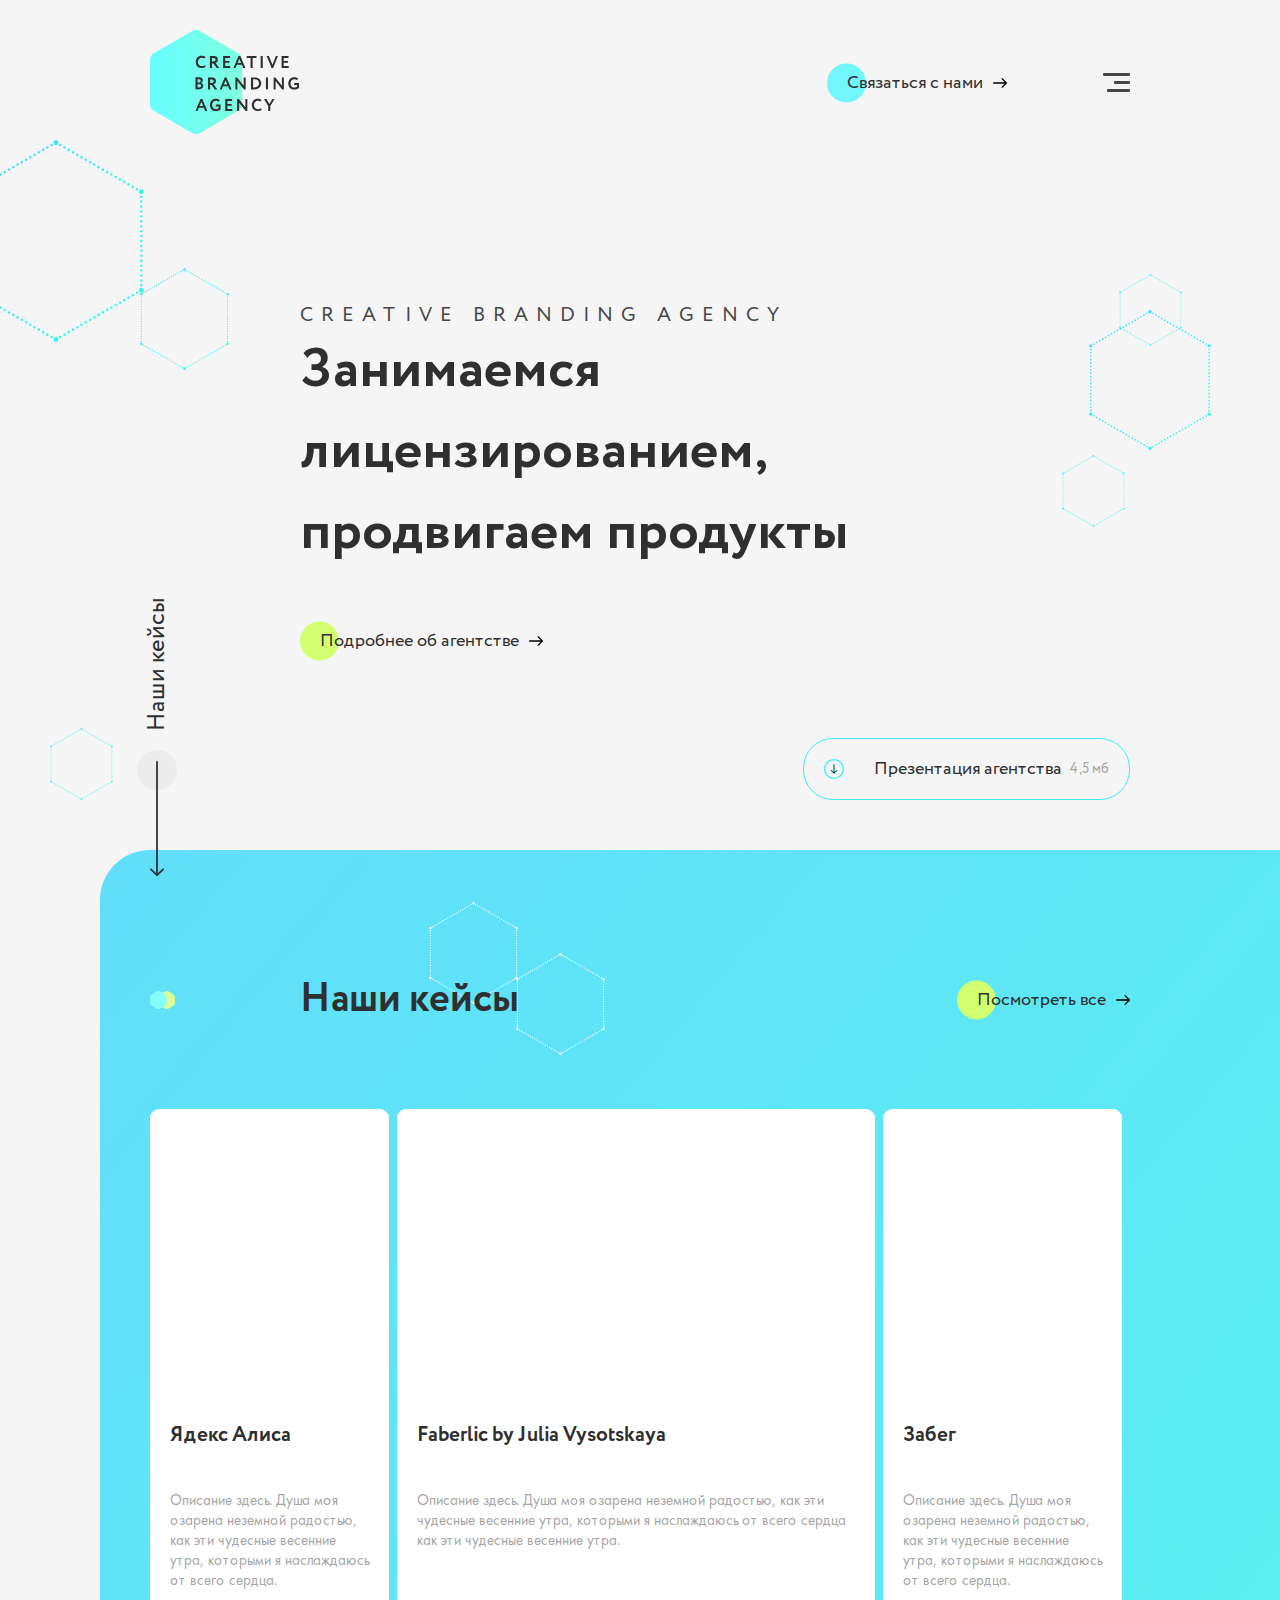
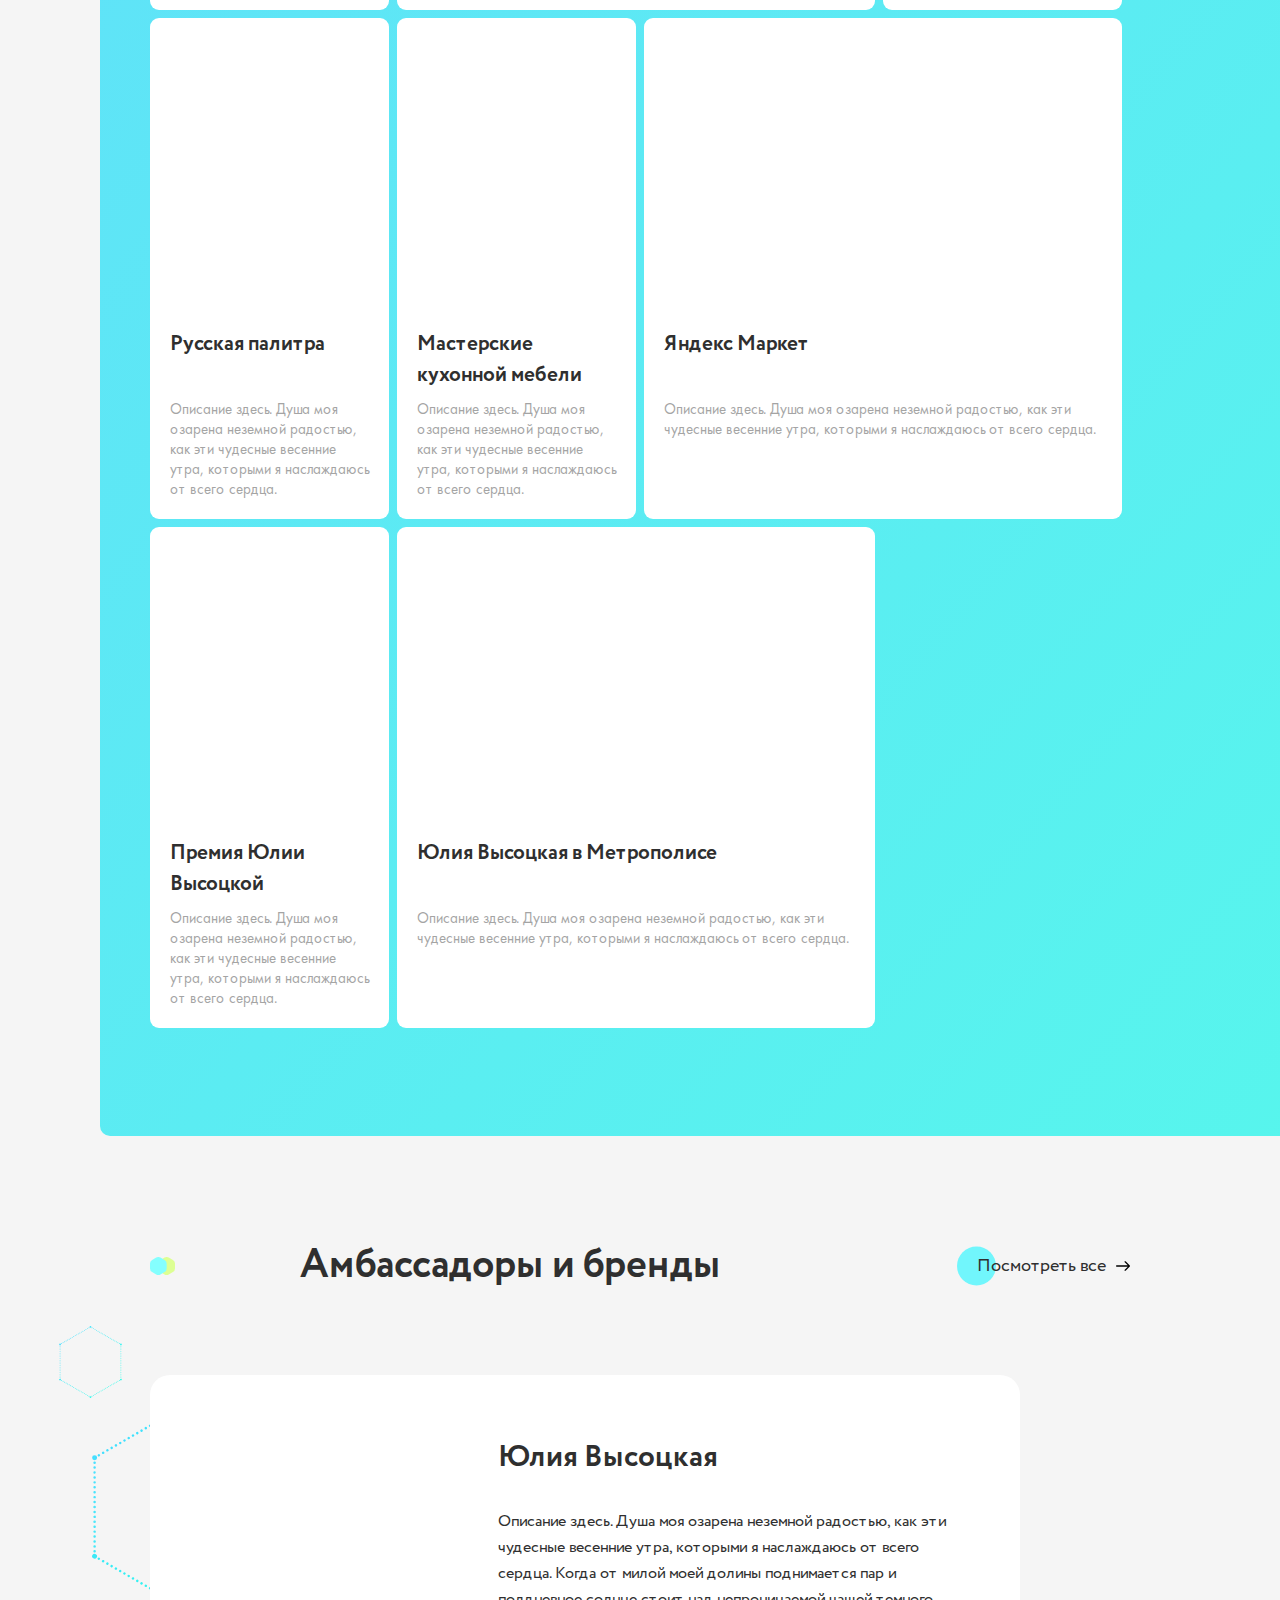
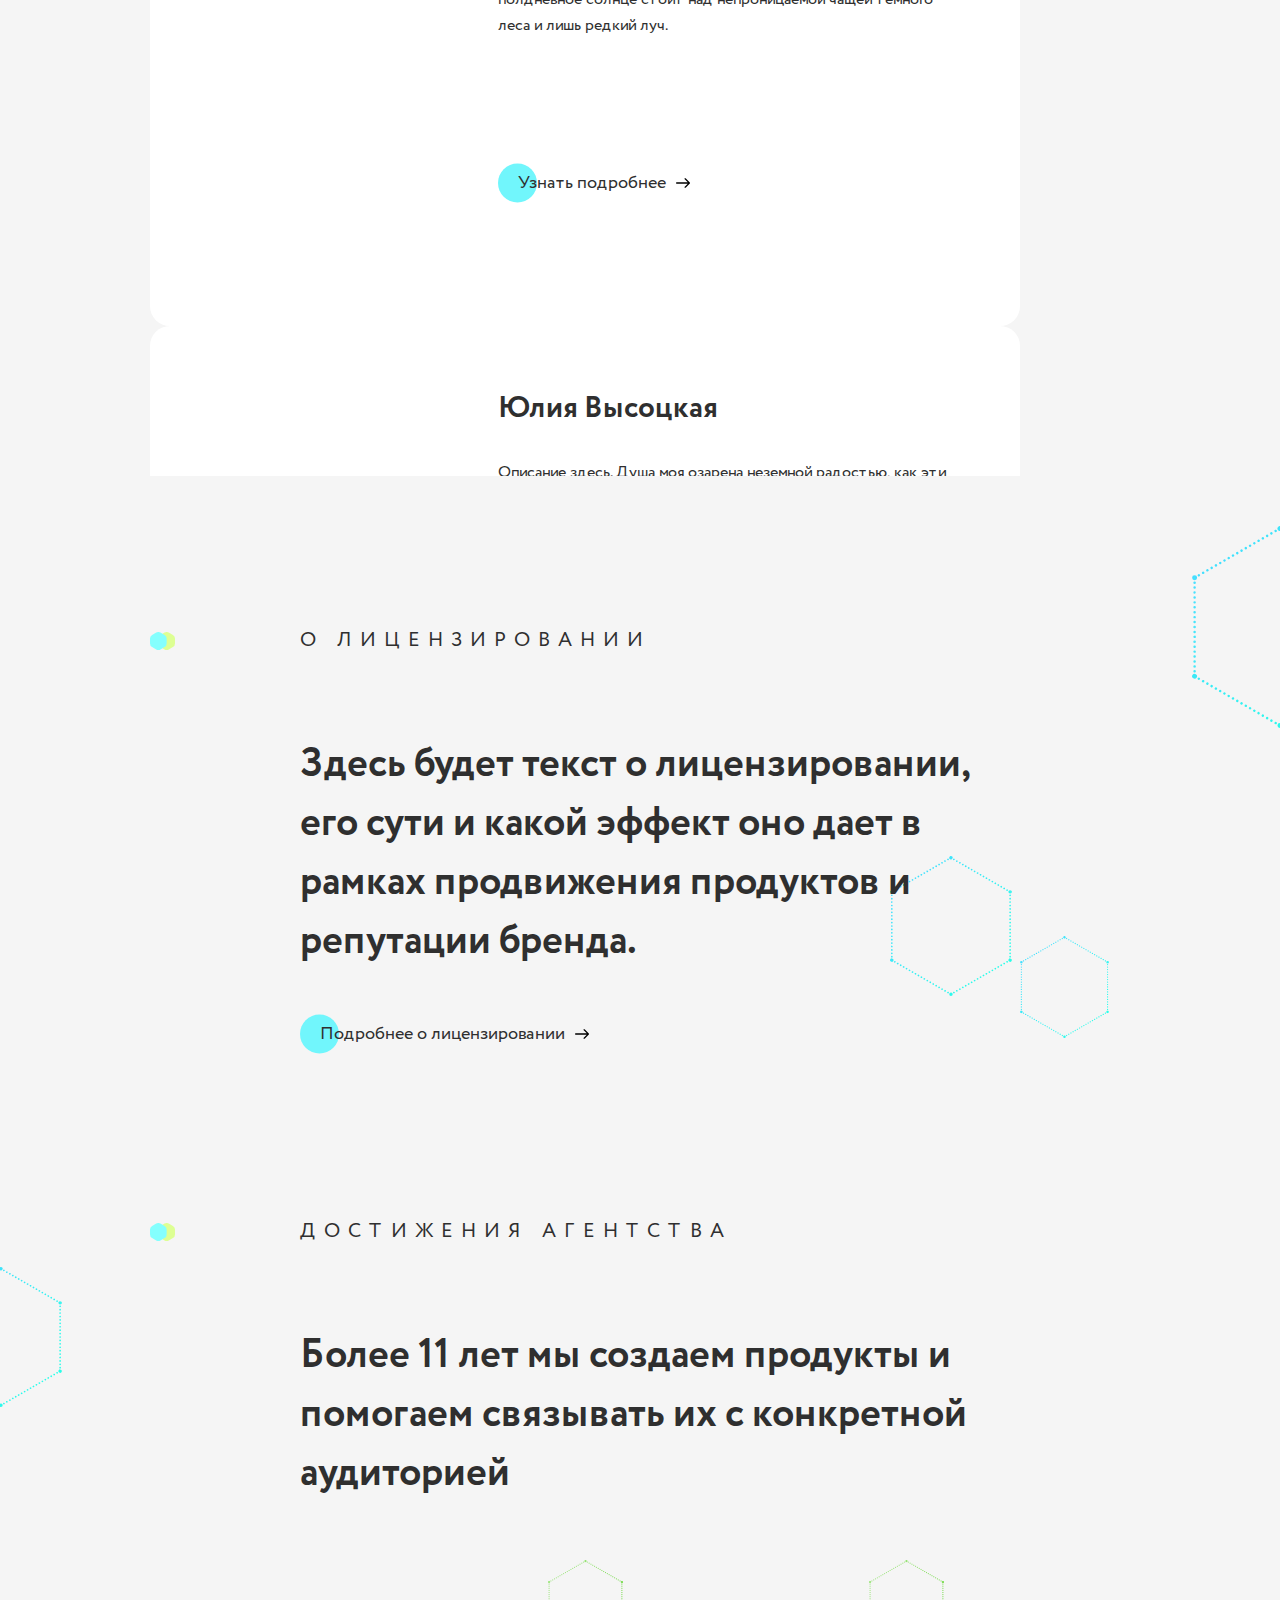
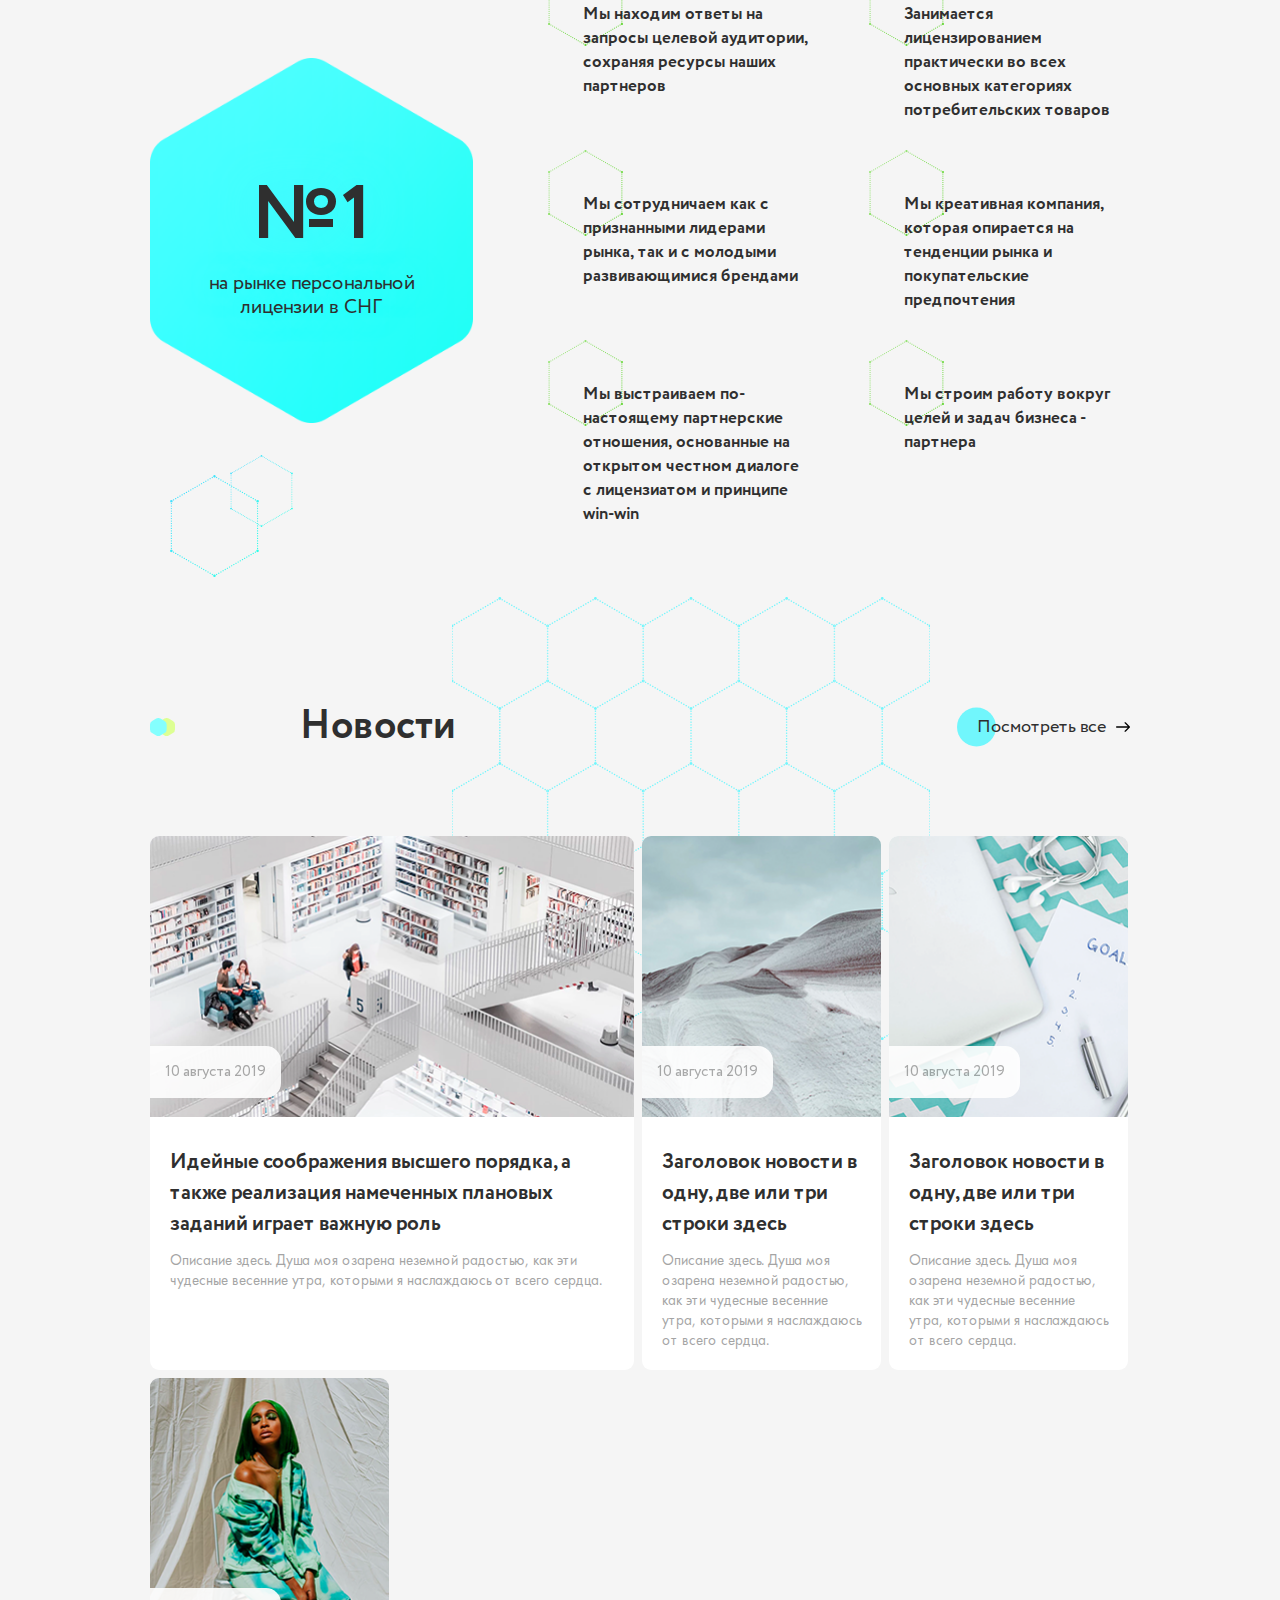
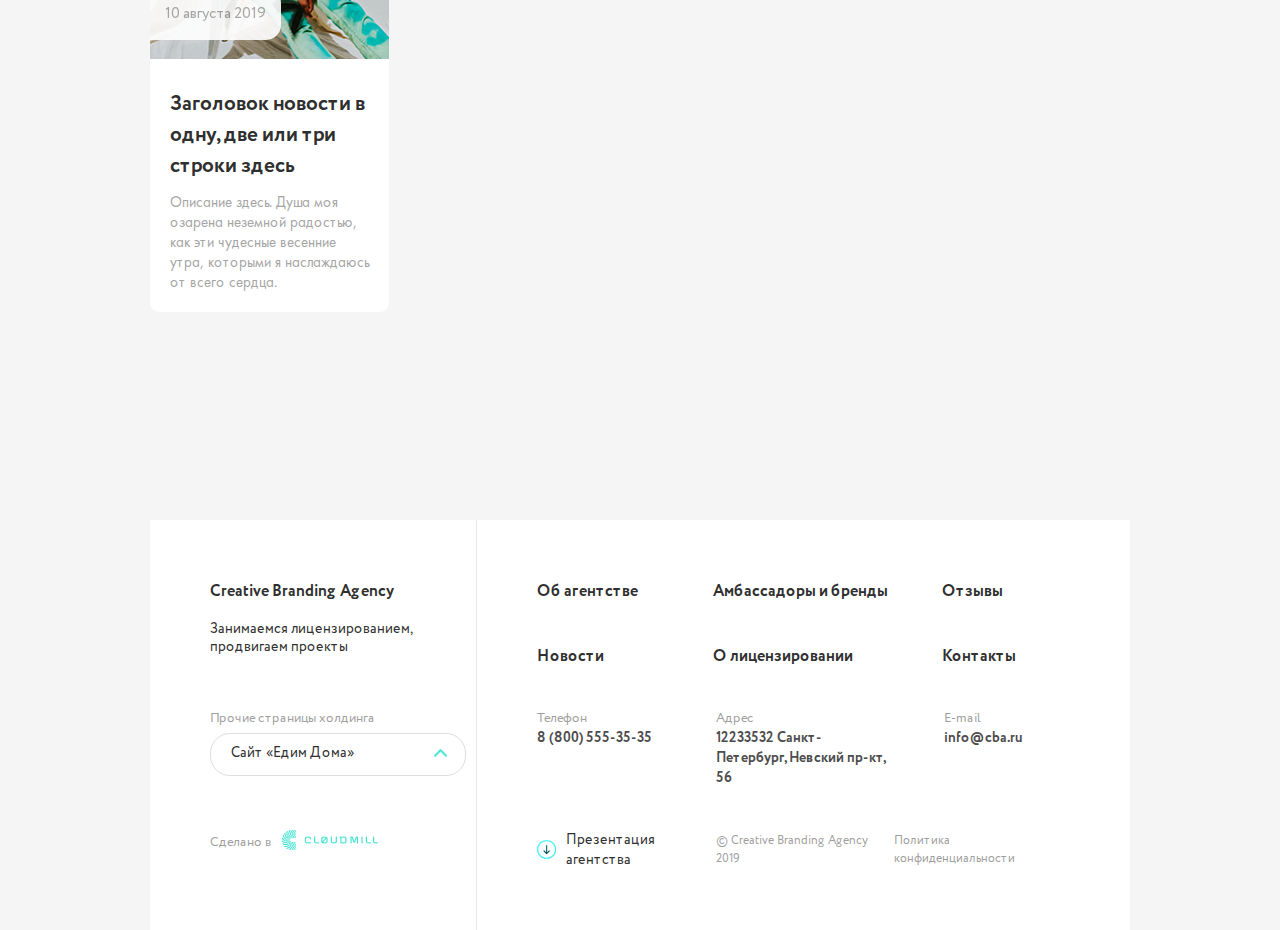
==== commit 394079b7: "правки" ====
--- a/index.html
+++ b/index.html
@@ -6,72 +6,68 @@
     <title>Главная</title>
     <link rel="stylesheet" href="slick/slick.css" />
     <link rel="stylesheet" href="css/style.css" />
+
+    <link rel="icon" type="image/png" href="images/favicon-16x16.png" sizes="16x16">
+    <link rel="icon" type="image/png" href="images/favicon-32x32.png" sizes="32x32">
+
+    <link rel="icon" type="image/png" href="images/favicon.ico" sizes="128x128">
+    <link rel="apple-touch-icon" href="images/apple-touch-icon.png">
   </head>
   <body>
     <div class="wrapper">
+      <div class="wrapper-popup">
+        <div class="content">
+          <div class="item-popup" id='callback'>
+            <div class="head">Свяжитесь со мной</div>
+            <form action="">
+             <div class="input-wrapper">
+               <input type="text" name="name" placeholder="Ваше имя">
+             </div>
+             <div class="input-wrapper">
+               <input type="text" name="mail" placeholder="Ваш e-mail">
+             </div>
+             <div class="input-wrapper">
+               <input type="text" name="phone" placeholder="Ваш номер телефона">
+               <span class="inf_dop">не обязательно</span>
+             </div>
+             <div class="input-wrapper">
+                <textarea name="text" id=""rows="2" placeholder="Любой комментарий"></textarea>
+              </div>
+              <div class="pp">
+                  <input type="checkbox" name="pp" id="pp_colb">
+                  <label for="pp_colb">Согласен с условиями обработки персональных данных</label>
+                </div>
+                <button>Отправить</button>
+            </form>
+          </div>
+        </div>
+      </div>
       <section class="hide_menu">
         <div class="content">
           <div class="left">
-            <div class="first">
-              <p class="one">Сreative Branding Agency</p>
-              <p class="two">Занимаемся лицензированием, продвигаем проекты</p>
-            </div>
-            <div class="second">
-              <p class="three">Прочие страницы холдинга</p>
-              <div class="dropdown-wrapper">
-                <div class="block">
-                  <div class="selected">Сайт «Едим Дома»</div>
-                </div>
-                <div class="list hide ">
-                  <li class="hide"><a href="">Сайт «Едим Дома»</a></li>
-                  <li><a href="">Сайт «Едим Дома»</a></li>
-                  <li><a href="">Сайт «Едим Дома»</a></li>
-                  <li><a href="">Сайт «Едим Дома»</a></li>
-                </div>
-              </div>
-            </div>
-            <div class="row">
-              <p class="six"><a href="">Презентация агентства</a></p>
-              <p class="five">© Creative Branding Agency 2019</p>
-              <p class="five"><a href="">Политика конфиденциальности</a></p>
-            </div>
-            <p class="three">
-              Сделано в
-              <a href="http://cloudmill.ru"
-                ><img src="images/cloudmill.png" alt=""
-              /></a>
-            </p>
+            <p class="one"><a href="about.html">Об агентстве</a></p>
+            <p class="one"><a href="brends.html">Амбассадоры и бренды</a></p>
+            <p class="one"><a href="reviews.html">Отзывы</a></p>
+            <p class="one"><a href="news.html">Новости</a></p>
+            <p class="one"><a href="license.html">О лицензировании</a></p>
+            <p class="one"><a href="contacts.html">Контакты</a></p>
           </div>
           <div class="block">
-            <div class="first">
-              <p class="one"><a href="about.html">Об агентстве</a></p>
-              <p class="one"><a href="brends.html">Амбассадоры и бренды</a></p>
-              <p class="one"><a href="reviews.html">Отзывы</a></p>
-              <p class="one"><a href="news.html">Новости</a></p>
-              <p class="one"><a href="license.html">О лицензировании</a></p>
-              <p class="one"><a href="contacts.html">Контакты</a></p>
-            </div>
-            <div class="second">
-              <div class="col">
-                <p class="three">Телефон</p>
-                <p class="four">
-                  <a href="callto:88005553535">8 (800) 555-35-35</a>
-                </p>
-              </div>
-              <div class="col">
-                <p class="three">Адрес</p>
-                <p class="four">12233532 Санкт-Петербург, Невский пр-кт, 56</p>
-              </div>
-              <div class="col">
-                <p class="three">E-mail</p>
-                <p class="four"><a href="mailto:info@cba.ru">info@cba.ru</a></p>
-              </div>
-            </div>
-            <div class="row">
-              <p class="six"><a href="">Презентация агентства</a></p>
-              <p class="five">© Creative Branding Agency 2019</p>
-              <p class="five"><a href="">Политика конфиденциальности</a></p>
-            </div>
+            <div class="item">
+              <p class="three">Телефон</p>
+              <p class="four">
+                <a href="callto:88005553535">8 (800) 555-35-35</a>
+              </p>
+            </div>
+            <div class="item">
+              <p class="three">Адрес</p>
+              <p class="four">12233532 Санкт-Петербург, Невский пр-кт, 56</p>
+            </div>
+            <div class="item">
+              <p class="three">E-mail</p>
+              <p class="four"><a href="mailto:info@cba.ru">info@cba.ru</a></p>
+            </div>
+            <p class="six presentation"><a href="">Презентация агентства</a></p>
           </div>
         </div>
       </section>
@@ -79,7 +75,7 @@
         <div class="content">
           <a href="" class="logo"></a>
           <div class="right">
-            <a href="">Связаться с нами</a>
+            <a class="popup-js" href="#callback">Связаться с нами</a>
             <div class="burger_menu"><span></span></div>
           </div>
         </div>
@@ -501,10 +497,12 @@
                   <div class="selected">Сайт «Едим Дома»</div>
                 </div>
                 <div class="list hide">
-                  <li class="hide"><a href="">Сайт «Едим Дома»</a></li>
-                  <li><a href="">Сайт «Едим Дома»</a></li>
-                  <li><a href="">Сайт «Едим Дома»</a></li>
-                  <li><a href="">Сайт «Едим Дома»</a></li>
+                  <li><a href="https://www.edimdoma.ru/ ">Сайт «Едим Дома»</a></li>
+                  <li><a href="https://www.youtube.com/user/Vysotskay...a/featured">Ютуб канал Юлия Высоцкая</a></li>
+                  <li><a href="https://www.jvlife.ru/ ">Сайт «Высоцкая Life»</a></li>
+                  <li><a href="https://www.ntv.ru/peredacha/edimdoma/">«Едим дома» на сайте НТВ</a></l>
+                  <li><a href="https://studio.jvcompany.ru/">Кулинарная студия Юлии Высоцкой</a></l>
+                  <li><a href="http://foodembassy.ru/">Сайт ресторана «Food Embassy»</a></l>
                 </div>
               </div>
             </div>
--- a/css/style.css
+++ b/css/style.css
@@ -73,6 +73,17 @@
 }
 .wrapper header.active {
   background: #fff;
+}
+.wrapper header.active .content .right .burger_menu span {
+  background-color: transparent;
+}
+.wrapper header.active .content .right .burger_menu span:after {
+  transform: rotate(-45deg) translate(7px, -5px);
+  width: 27px;
+}
+.wrapper header.active .content .right .burger_menu span:before {
+  transform: rotate(45deg) translate(6px, 5px);
+  width: 27px;
 }
 @media (max-width: 768px) {
   .wrapper header {
@@ -1885,7 +1896,7 @@
   .wrapper section.cases .content .block.first_big .item:nth-child(9n - 3),
   .wrapper section.cases .content .block.first_big .item:nth-child(9n - 2) {
     flex-basis: calc(((100% - 10px)/4)*2);
-    max-width: 485px;
+    max-width: 484px;
   }
 }
 @media (max-width: 1024px) and (min-width: 769px) {
@@ -2076,6 +2087,7 @@
   flex-basis: calc((100% - 32px)/5);
   max-width: 240px;
   margin-right: 8px;
+  overflow: hidden;
 }
 .wrapper section.cases .content .block .item:nth-child(4n) {
   margin-right: 0;
@@ -4391,7 +4403,7 @@
   .wrapper section.list_news_sub .content .list.first_big .item:nth-child(9n - 3),
   .wrapper section.list_news_sub .content .list.first_big .item:nth-child(9n - 2) {
     flex-basis: calc(((100% - 10px)/4)*2);
-    max-width: 485px;
+    max-width: 484px;
   }
 }
 @media (max-width: 1024px) and (min-width: 769px) {
@@ -4582,6 +4594,7 @@
   flex-basis: calc((100% - 32px)/5);
   max-width: 240px;
   margin-right: 8px;
+  overflow: hidden;
 }
 .wrapper section.list_news_sub .content .list .item:nth-child(4n) {
   margin-right: 0;
@@ -4746,7 +4759,7 @@
   .wrapper section.list_news_sub .content .list .item:nth-child(9n - 3),
   .wrapper section.list_news_sub .content .list .item:nth-child(9n - 2) {
     flex-basis: calc(((100% - 10px)/4)*2);
-    max-width: 485px;
+    max-width: 484px;
   }
 }
 @media (max-width: 1024px) and (min-width: 769px) {
@@ -5000,7 +5013,7 @@
   .wrapper section.list_news .content .list.first_big .item:nth-child(9n - 3),
   .wrapper section.list_news .content .list.first_big .item:nth-child(9n - 2) {
     flex-basis: calc(((100% - 10px)/4)*2);
-    max-width: 485px;
+    max-width: 484px;
   }
 }
 @media (max-width: 1024px) and (min-width: 769px) {
@@ -5191,6 +5204,7 @@
   flex-basis: calc((100% - 32px)/5);
   max-width: 240px;
   margin-right: 8px;
+  overflow: hidden;
 }
 .wrapper section.list_news .content .list .item:nth-child(4n) {
   margin-right: 0;
@@ -5355,7 +5369,7 @@
   .wrapper section.list_news .content .list .item:nth-child(9n - 3),
   .wrapper section.list_news .content .list .item:nth-child(9n - 2) {
     flex-basis: calc(((100% - 10px)/4)*2);
-    max-width: 485px;
+    max-width: 484px;
   }
 }
 @media (max-width: 1024px) and (min-width: 769px) {
@@ -5527,6 +5541,7 @@
 }
 .wrapper section.about_sub .content .title:hover span:before {
   width: calc(100% + 129px);
+  height: 100%;
 }
 @media (max-width: 1024px) {
   .wrapper section.about_sub .content .title:hover span:before {
@@ -5570,6 +5585,8 @@
   color: #46e7ee;
   font-family: Circe;
   font-size: 55px;
+  display: block;
+  max-width: 80%;
   font-weight: 700;
   position: relative;
 }
@@ -5613,7 +5630,7 @@
   font-weight: 400;
   line-height: 24px;
   position: absolute;
-  top: -8px;
+  top: -12px;
   z-index: 3;
   left: 2px;
 }
@@ -5638,18 +5655,18 @@
   width: 129px;
   height: 129px;
   background-color: #ffffff;
-  border-radius: 65px;
+  border-radius: 500px;
   left: 0;
   position: absolute;
   top: 50%;
-  transform: translate(-69px, -69px);
+  transform: translate(-69px, -50%);
   z-index: -1;
 }
 @media (max-width: 1024px) {
   .wrapper section.about_sub .content .title span:before {
     width: 69px;
     height: 69px;
-    transform: translate(-34px, -36px);
+    transform: translate(-34px, -50%);
   }
 }
 .wrapper section.about_sub .content p {
@@ -6007,7 +6024,7 @@
   .wrapper section.read_yet .content .list.first_big .item:nth-child(9n - 3),
   .wrapper section.read_yet .content .list.first_big .item:nth-child(9n - 2) {
     flex-basis: calc(((100% - 10px)/4)*2);
-    max-width: 485px;
+    max-width: 484px;
   }
 }
 @media (max-width: 1024px) and (min-width: 769px) {
@@ -6198,6 +6215,7 @@
   flex-basis: calc((100% - 32px)/5);
   max-width: 240px;
   margin-right: 8px;
+  overflow: hidden;
 }
 .wrapper section.read_yet .content .list .item:nth-child(4n) {
   margin-right: 0;
@@ -9133,6 +9151,10 @@
     right: 50%;
   }
 }
+.wrapper section.project-slider .content .slider-wrapper .slider .slick-track {
+  display: flex;
+  align-items: center;
+}
 @media (max-width: 768px) {
   .wrapper section.project-slider .content .slider-wrapper .slider .item {
     padding-bottom: 0;
@@ -9386,6 +9408,7 @@
   margin-bottom: 100px;
   margin-left: 200px;
   margin-right: 200px;
+  min-height: 120px;
   margin-right: 100px;
 }
 @media (max-width: 1300px) {
@@ -12139,6 +12162,10 @@
     height: 160px;
   }
 }
+.wrapper section.ambassador-achievement .content .slider-wrapper .slider .item .img img {
+  margin-left: 0;
+  margin-top: 0;
+}
 .wrapper section.ambassador-list .content {
   position: relative;
   z-index: 2;
@@ -12632,6 +12659,7 @@
 .wrapper section.about-first .content .block {
   margin-left: 200px;
   margin-right: 200px;
+  margin-right: 0!important;
   position: relative;
 }
 @media (max-width: 1300px) {
@@ -12680,6 +12708,7 @@
   margin-left: 200px;
   margin-right: 200px;
   margin-right: 0 !important;
+  padding-left: 100px;
   color: #2f2f2f;
   font-family: Circe;
   font-size: 38px;
@@ -12723,6 +12752,7 @@
   .wrapper section.about-first .content .block .text {
     font-size: 16px;
     margin-left: 80px;
+    padding-left: 50px;
   }
 }
 .wrapper section.about-podhod {
@@ -15961,7 +15991,7 @@
 .wrapper section.hide_menu .content .left .dropdown-wrapper {
   height: 41px;
   margin-right: 10px;
-  max-width: 230px;
+  max-width: 300px;
   margin-top: 5px;
   position: relative;
 }
@@ -16230,6 +16260,20 @@
     flex-basis: 100%;
   }
 }
+.wrapper section.hide_menu .content .block .presentation a {
+  display: flex;
+  align-items: center;
+}
+.wrapper section.hide_menu .content .block .presentation a:before {
+  margin-right: 10px;
+  display: inline-block;
+  width: 20px;
+  height: 20px;
+  content: "";
+  background-image: url(../images/download.svg);
+  background-size: contain;
+  background-repeat: no-repeat;
+}
 .wrapper section.hide_menu .content .first {
   height: 130px;
 }
@@ -16325,6 +16369,56 @@
 }
 .wrapper section.hide_menu.active {
   opacity: 1;
+}
+@media (max-width: 1024px) {
+  .wrapper section.hide_menu .content {
+    flex-wrap: nowrap;
+    flex-direction: row;
+  }
+}
+@media (max-width: 768px) {
+  .wrapper section.hide_menu .content {
+    flex-wrap: wrap;
+    flex-direction: column;
+  }
+}
+.wrapper section.hide_menu .content .left {
+  display: flex;
+  flex-direction: column;
+  justify-content: space-between;
+  flex-basis: 70%;
+}
+@media (max-width: 1024px) {
+  .wrapper section.hide_menu .content .left {
+    flex-basis: 60%;
+  }
+}
+.wrapper section.hide_menu .content .left p:last-child {
+  margin-bottom: 0;
+}
+.wrapper section.hide_menu .content .block {
+  flex-basis: 30%;
+}
+@media (max-width: 1024px) {
+  .wrapper section.hide_menu .content .block {
+    flex-basis: 40%;
+  }
+}
+@media (max-width: 768px) {
+  .wrapper section.hide_menu .content .block {
+    border-top: 1px solid #e7e7e7;
+  }
+}
+.wrapper section.hide_menu .content .block .item {
+  margin-bottom: 30px;
+}
+.wrapper section.hide_menu .content .block .presentation {
+  margin-top: 120px;
+}
+@media (max-width: 768px) {
+  .wrapper section.hide_menu .content .block .presentation {
+    margin-top: 30px;
+  }
 }
 .wrapper section .big_first_section {
   min-height: 100vh;
@@ -16470,7 +16564,7 @@
   .wrapper section .item_list.first_big .item:nth-child(9n - 3),
   .wrapper section .item_list.first_big .item:nth-child(9n - 2) {
     flex-basis: calc(((100% - 10px)/4)*2);
-    max-width: 485px;
+    max-width: 484px;
   }
 }
 @media (max-width: 1024px) and (min-width: 769px) {
@@ -16661,6 +16755,7 @@
   flex-basis: calc((100% - 32px)/5);
   max-width: 240px;
   margin-right: 8px;
+  overflow: hidden;
 }
 .wrapper section .item_list .item:nth-child(4n) {
   margin-right: 0;
@@ -18218,7 +18313,7 @@
 .wrapper footer .content .left .dropdown-wrapper {
   height: 41px;
   margin-right: 10px;
-  max-width: 230px;
+  max-width: 300px;
   margin-top: 5px;
   position: relative;
 }
@@ -18487,6 +18582,20 @@
     flex-basis: 100%;
   }
 }
+.wrapper footer .content .block .presentation a {
+  display: flex;
+  align-items: center;
+}
+.wrapper footer .content .block .presentation a:before {
+  margin-right: 10px;
+  display: inline-block;
+  width: 20px;
+  height: 20px;
+  content: "";
+  background-image: url(../images/download.svg);
+  background-size: contain;
+  background-repeat: no-repeat;
+}
 .wrapper footer .content .first {
   height: 130px;
 }
@@ -18574,6 +18683,332 @@
 }
 .wrapper footer .content p a:hover {
   color: #4aebf2;
+}
+.wrapper .wrapper-popup {
+  position: fixed;
+  top: 0;
+  left: 0;
+  width: 100vw;
+  height: 100vh;
+  display: none;
+  z-index: 1003;
+  background-color: rgba(148, 255, 255, 0.9);
+  transition: all 0.3s cubic-bezier(0.215, 0.61, 0.355, 1);
+  opacity: 0;
+}
+.wrapper .wrapper-popup.active {
+  opacity: 1;
+}
+.wrapper .wrapper-popup .content {
+  height: 100vh;
+  display: flex;
+  align-items: center;
+  justify-content: center;
+}
+.wrapper .wrapper-popup .content .item-popup {
+  box-shadow: 0 28px 60px rgba(0, 0, 1, 0.08);
+  background-color: #ffffff;
+  border-radius: 20px;
+  padding: 60px 90px;
+  display: none;
+  opacity: 0;
+  transition: all 0.3s cubic-bezier(0.215, 0.61, 0.355, 1);
+}
+@media (max-width: 768px) {
+  .wrapper .wrapper-popup .content .item-popup {
+    padding: 30px 40px;
+  }
+}
+.wrapper .wrapper-popup .content .item-popup.active {
+  opacity: 1;
+}
+.wrapper .wrapper-popup .content .item-popup .head {
+  color: #2f2f2f;
+  font-family: Circe;
+  font-size: 35px;
+  font-weight: 700;
+  margin-bottom: 60px;
+  text-align: center;
+}
+@media (max-width: 768px) {
+  .wrapper .wrapper-popup .content .item-popup .head {
+    font-size: 25px;
+    margin-bottom: 30px;
+  }
+}
+.wrapper .wrapper-popup .content .item-popup form .input-wrapper {
+  border: 2px solid transparent;
+  margin-bottom: 10px;
+  border-radius: 13px;
+  overflow: hidden;
+  position: relative;
+}
+.wrapper .wrapper-popup .content .item-popup form .input-wrapper.error {
+  border: 2px solid red;
+}
+.wrapper .wrapper-popup .content .item-popup form .input-wrapper.file {
+  border: 2px dashed #6afffa;
+  display: flex;
+  align-items: center;
+  justify-content: center;
+  cursor: pointer;
+  position: relative;
+  transition: all 0.3s cubic-bezier(0.215, 0.61, 0.355, 1);
+}
+.wrapper .wrapper-popup .content .item-popup form .input-wrapper.file.load {
+  border: 2px solid #d2ff70;
+  overflow: visible;
+}
+.wrapper .wrapper-popup .content .item-popup form .input-wrapper.file.load label::after {
+  transform: rotate(-90deg) translate(30%, -10%);
+  position: absolute;
+  top: 0;
+  right: 30px;
+}
+.wrapper .wrapper-popup .content .item-popup form .input-wrapper.file input {
+  display: none;
+}
+.wrapper .wrapper-popup .content .item-popup form .input-wrapper.file label {
+  display: flex;
+  justify-content: space-between;
+  align-items: center;
+  cursor: pointer;
+  padding: 0 30px;
+  width: 100%;
+  height: 100%;
+  color: #8a8a8a;
+  font-family: Circe;
+  font-size: 15px;
+  font-weight: 400;
+}
+.wrapper .wrapper-popup .content .item-popup form .input-wrapper.file label:after {
+  content: "";
+  display: block;
+  transition: all 0.3s cubic-bezier(0.215, 0.61, 0.355, 1);
+  width: 33px;
+  height: 16px;
+  background-image: url(../images/paperclip.svg);
+  background-size: contain;
+  background-repeat: no-repeat;
+}
+.wrapper .wrapper-popup .content .item-popup form .input-wrapper.file label span.size {
+  margin-left: 10px;
+}
+.wrapper .wrapper-popup .content .item-popup form .input-wrapper .inputs {
+  border: none;
+  background-color: #f8f8f8;
+  font-family: Circe;
+  font-size: 15px;
+  height: 60px;
+  width: calc(100% - 60px);
+  font-weight: 400;
+  padding: 0 30px;
+  color: #2f2f2f;
+}
+.wrapper .wrapper-popup .content .item-popup form .input-wrapper .inputs::placeholder {
+  color: #8a8a8a;
+}
+@media (max-width: 768px) {
+  .wrapper .wrapper-popup .content .item-popup form .input-wrapper .inputs {
+    font-size: 13px;
+  }
+}
+.wrapper .wrapper-popup .content .item-popup form .input-wrapper .inf_dop {
+  position: absolute;
+  right: 28px;
+  top: 50%;
+  color: #c1c1c1;
+  font-family: Circe;
+  font-size: 12px;
+  font-weight: 400;
+  transform: translate(0, -50%);
+  transition: all 0.3s cubic-bezier(0.215, 0.61, 0.355, 1);
+}
+@media (max-width: 550px) {
+  .wrapper .wrapper-popup .content .item-popup form .input-wrapper .inf_dop {
+    display: none;
+  }
+}
+.wrapper .wrapper-popup .content .item-popup form .input-wrapper input {
+  border: none;
+  background-color: #f8f8f8;
+  font-family: Circe;
+  font-size: 15px;
+  height: 60px;
+  width: calc(100% - 60px);
+  font-weight: 400;
+  padding: 0 30px;
+  color: #2f2f2f;
+}
+.wrapper .wrapper-popup .content .item-popup form .input-wrapper input:not(:placeholder-shown) + .inf_dop {
+  opacity: 0;
+}
+.wrapper .wrapper-popup .content .item-popup form .input-wrapper input::placeholder {
+  color: #8a8a8a;
+}
+@media (max-width: 768px) {
+  .wrapper .wrapper-popup .content .item-popup form .input-wrapper input {
+    font-size: 13px;
+  }
+}
+.wrapper .wrapper-popup .content .item-popup form .input-wrapper textarea {
+  border: none;
+  background-color: #f8f8f8;
+  font-family: Circe;
+  font-size: 15px;
+  height: 60px;
+  width: calc(100% - 60px);
+  font-weight: 400;
+  padding: 0 30px;
+  color: #2f2f2f;
+  height: 90px;
+  resize: none;
+  padding: 23px 30px;
+}
+.wrapper .wrapper-popup .content .item-popup form .input-wrapper textarea::placeholder {
+  color: #8a8a8a;
+}
+@media (max-width: 768px) {
+  .wrapper .wrapper-popup .content .item-popup form .input-wrapper textarea {
+    font-size: 13px;
+  }
+}
+.wrapper .wrapper-popup .content .item-popup form .pp {
+  margin-top: 20px;
+}
+@media (max-width: 550px) {
+  .wrapper .wrapper-popup .content .item-popup form .pp {
+    margin-bottom: 20px;
+  }
+}
+.wrapper .wrapper-popup .content .item-popup form .pp.error label {
+  color: red;
+}
+.wrapper .wrapper-popup .content .item-popup form .pp input {
+  display: none;
+}
+.wrapper .wrapper-popup .content .item-popup form .pp input:checked + label:after {
+  opacity: 1;
+}
+.wrapper .wrapper-popup .content .item-popup form .pp label {
+  color: #2f2f2f;
+  font-family: Circe;
+  font-size: 13px;
+  font-weight: 400;
+  display: flex;
+  cursor: pointer;
+  align-items: center;
+  position: relative;
+}
+@media (max-width: 768px) {
+  .wrapper .wrapper-popup .content .item-popup form .pp label {
+    font-size: 12px;
+  }
+}
+.wrapper .wrapper-popup .content .item-popup form .pp label:before {
+  content: "";
+  display: block;
+  background-image: url("../images/fig_pp.png");
+  background-size: contain;
+  background-repeat: no-repeat;
+  width: 47px;
+  min-width: 47px;
+  height: 47px;
+  position: relative;
+  top: 7px;
+  left: -9px;
+}
+.wrapper .wrapper-popup .content .item-popup form .pp label:after {
+  content: "";
+  display: block;
+  position: absolute;
+  left: 8px;
+  width: 11px;
+  height: 8px;
+  opacity: 0;
+  transition: all 0.3s cubic-bezier(0.215, 0.61, 0.355, 1);
+  background-image: url(../images/check.svg);
+  background-size: contain;
+  background-repeat: no-repeat;
+  top: 50%;
+  transform: translate(0, -50%);
+}
+.wrapper .wrapper-popup .content .item-popup form .pp label a {
+  text-decoration: none;
+  color: inherit;
+}
+.wrapper .wrapper-popup .content .item-popup form button {
+  color: #2f2f2f;
+  font-family: Circe;
+  font-size: 18px;
+  font-weight: 400;
+  position: relative;
+  z-index: 2;
+  padding-left: 20px;
+  white-space: nowrap;
+  margin-left: 50%;
+  transform: translate(-50%, 0);
+  margin-top: 40px;
+  border: none;
+  background: none;
+}
+.wrapper .wrapper-popup .content .item-popup form button.green::before {
+  background-color: #d2ff70;
+}
+.wrapper .wrapper-popup .content .item-popup form button.invert {
+  display: flex;
+  flex-direction: row-reverse;
+  padding-left: 0;
+  padding-right: 20px;
+}
+.wrapper .wrapper-popup .content .item-popup form button.invert:after {
+  margin-right: 10px;
+  margin-left: 0;
+  transform: rotate(180deg);
+}
+.wrapper .wrapper-popup .content .item-popup form button.invert:before {
+  left: auto;
+  right: 0;
+}
+.wrapper .wrapper-popup .content .item-popup form button.gray:before {
+  background-color: #f5f5f5;
+}
+.wrapper .wrapper-popup .content .item-popup form button:before {
+  content: "";
+  transition: all 0.3s cubic-bezier(0.215, 0.61, 0.355, 1);
+  display: block;
+  width: 39px;
+  height: 39px;
+  background-color: #71f6fc;
+  border-radius: 20px;
+  position: absolute;
+  left: 0;
+  top: 50%;
+  transform: translate(0, -50%);
+  z-index: -1;
+}
+.wrapper .wrapper-popup .content .item-popup form button:after {
+  content: "";
+  background-image: url(../images/str_right.svg);
+  background-size: contain;
+  background-repeat: no-repeat;
+  margin-left: 10px;
+  display: inline-block;
+  width: 14px;
+  height: 10px;
+}
+.wrapper .wrapper-popup .content .item-popup form button:hover:before {
+  width: calc(100% + 20px);
+}
+@media (max-width: 550px) {
+  .wrapper .wrapper-popup .content .item-popup form button {
+    font-size: 14px;
+  }
+}
+@media (max-width: 768px) {
+  .wrapper .wrapper-popup .content .item-popup form button {
+    margin-top: 20px;
+  }
 }
 .wrapper .footer {
   position: relative;
@@ -18628,7 +19063,7 @@
 .wrapper .footer .content .left .dropdown-wrapper {
   height: 41px;
   margin-right: 10px;
-  max-width: 230px;
+  max-width: 300px;
   margin-top: 5px;
   position: relative;
 }
@@ -18897,6 +19332,20 @@
     flex-basis: 100%;
   }
 }
+.wrapper .footer .content .block .presentation a {
+  display: flex;
+  align-items: center;
+}
+.wrapper .footer .content .block .presentation a:before {
+  margin-right: 10px;
+  display: inline-block;
+  width: 20px;
+  height: 20px;
+  content: "";
+  background-image: url(../images/download.svg);
+  background-size: contain;
+  background-repeat: no-repeat;
+}
 .wrapper .footer .content .first {
   height: 130px;
 }
